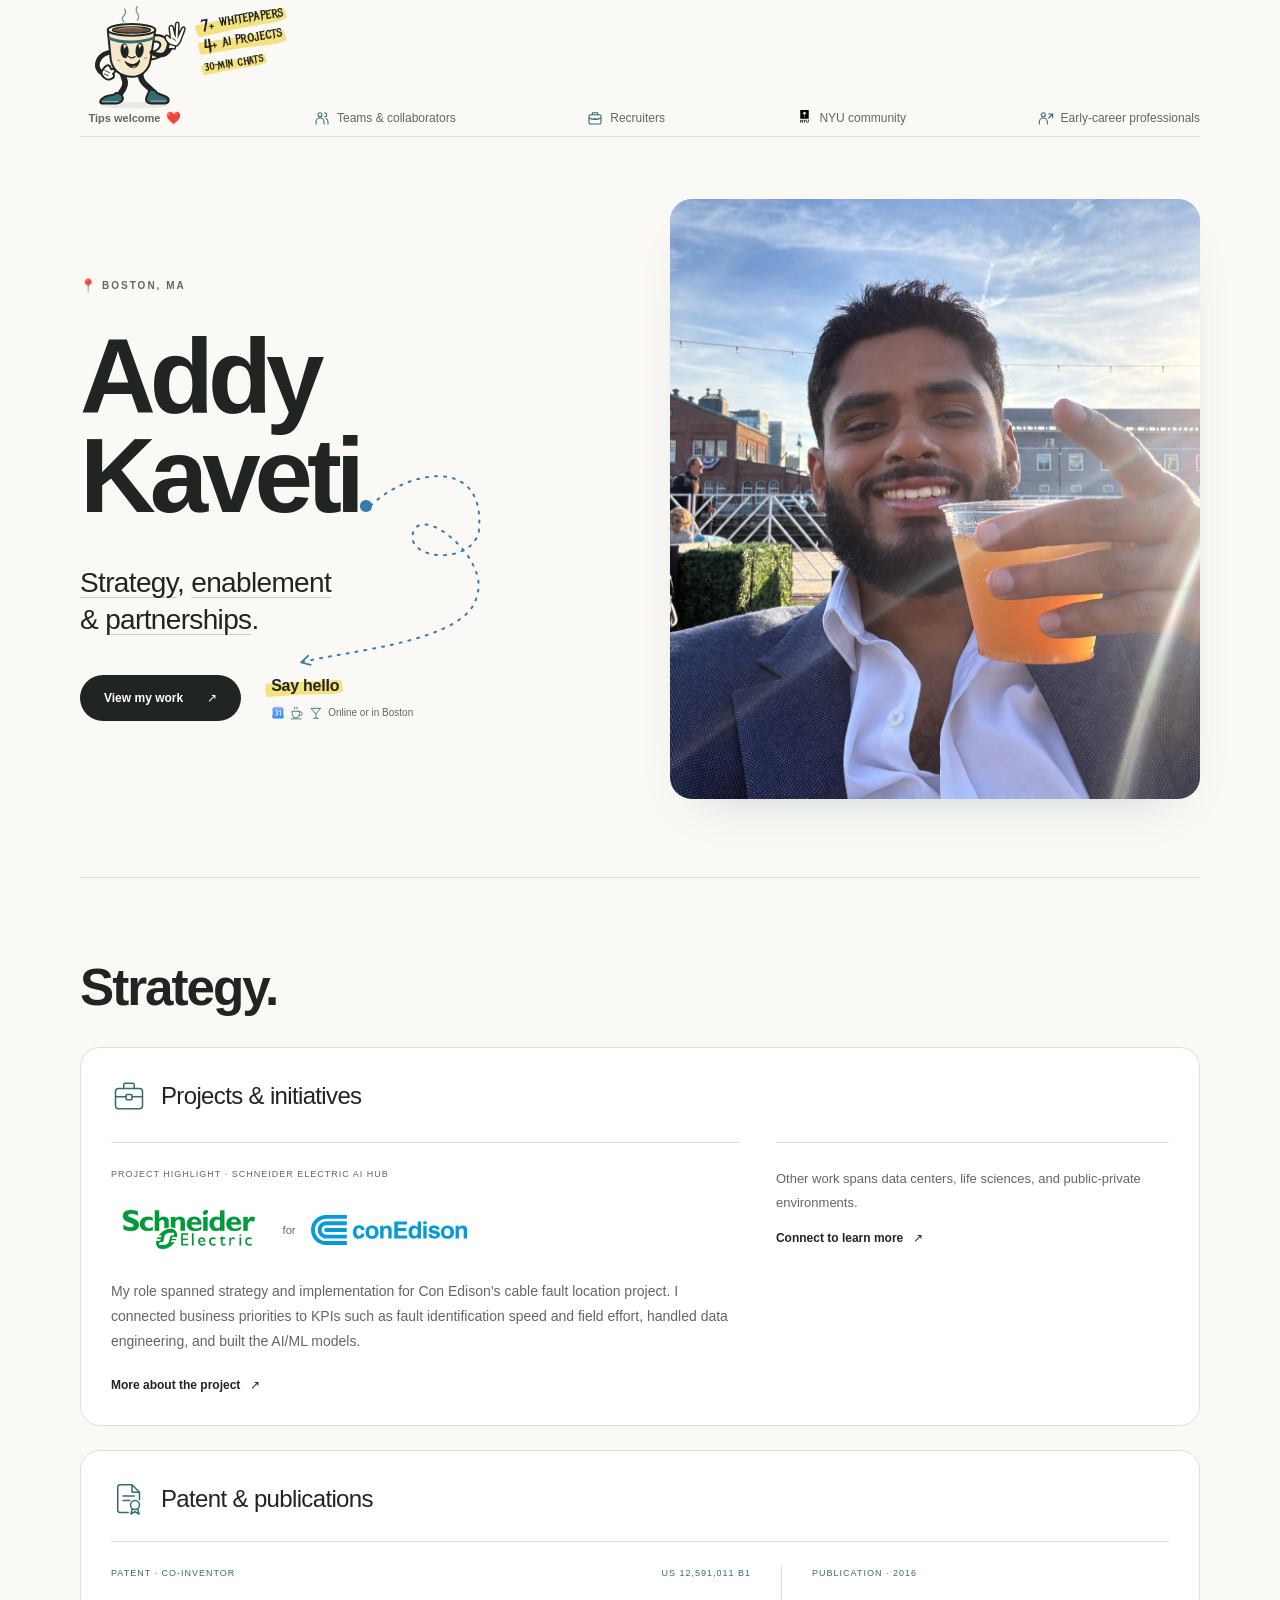
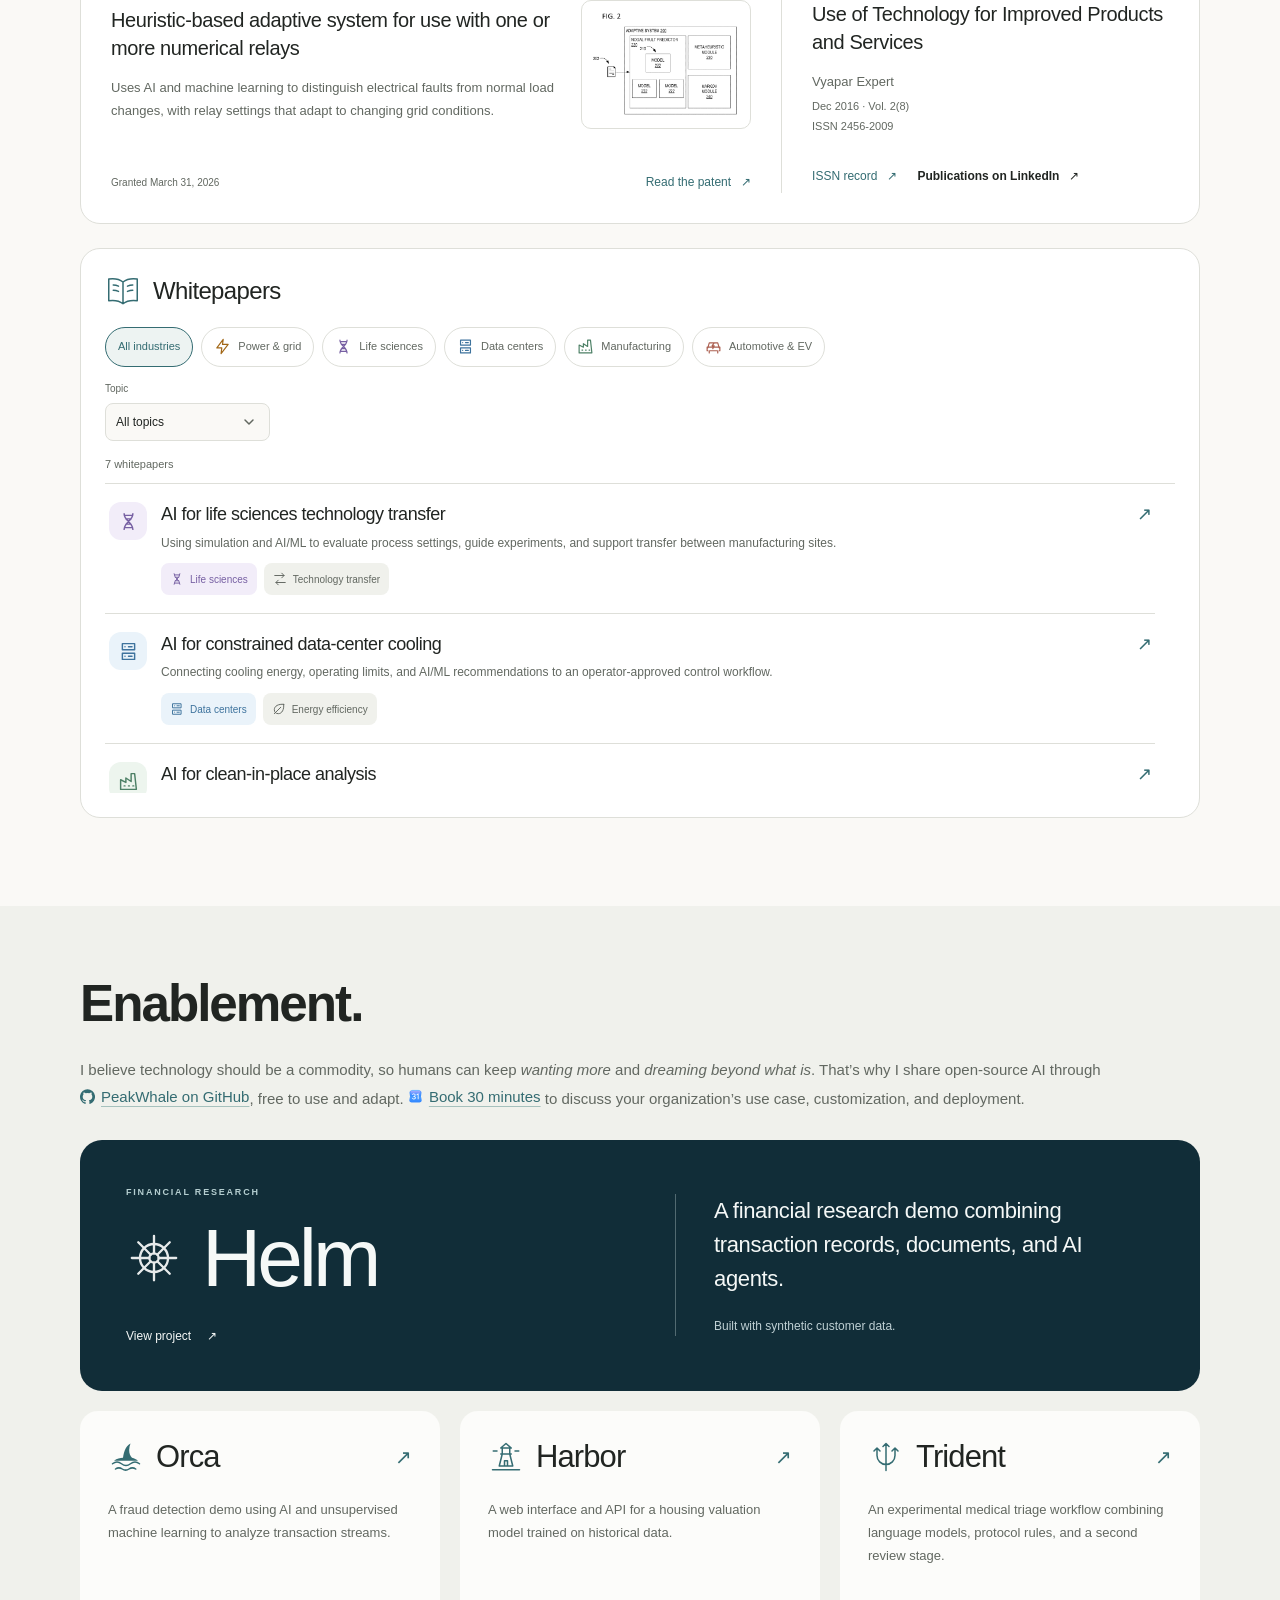
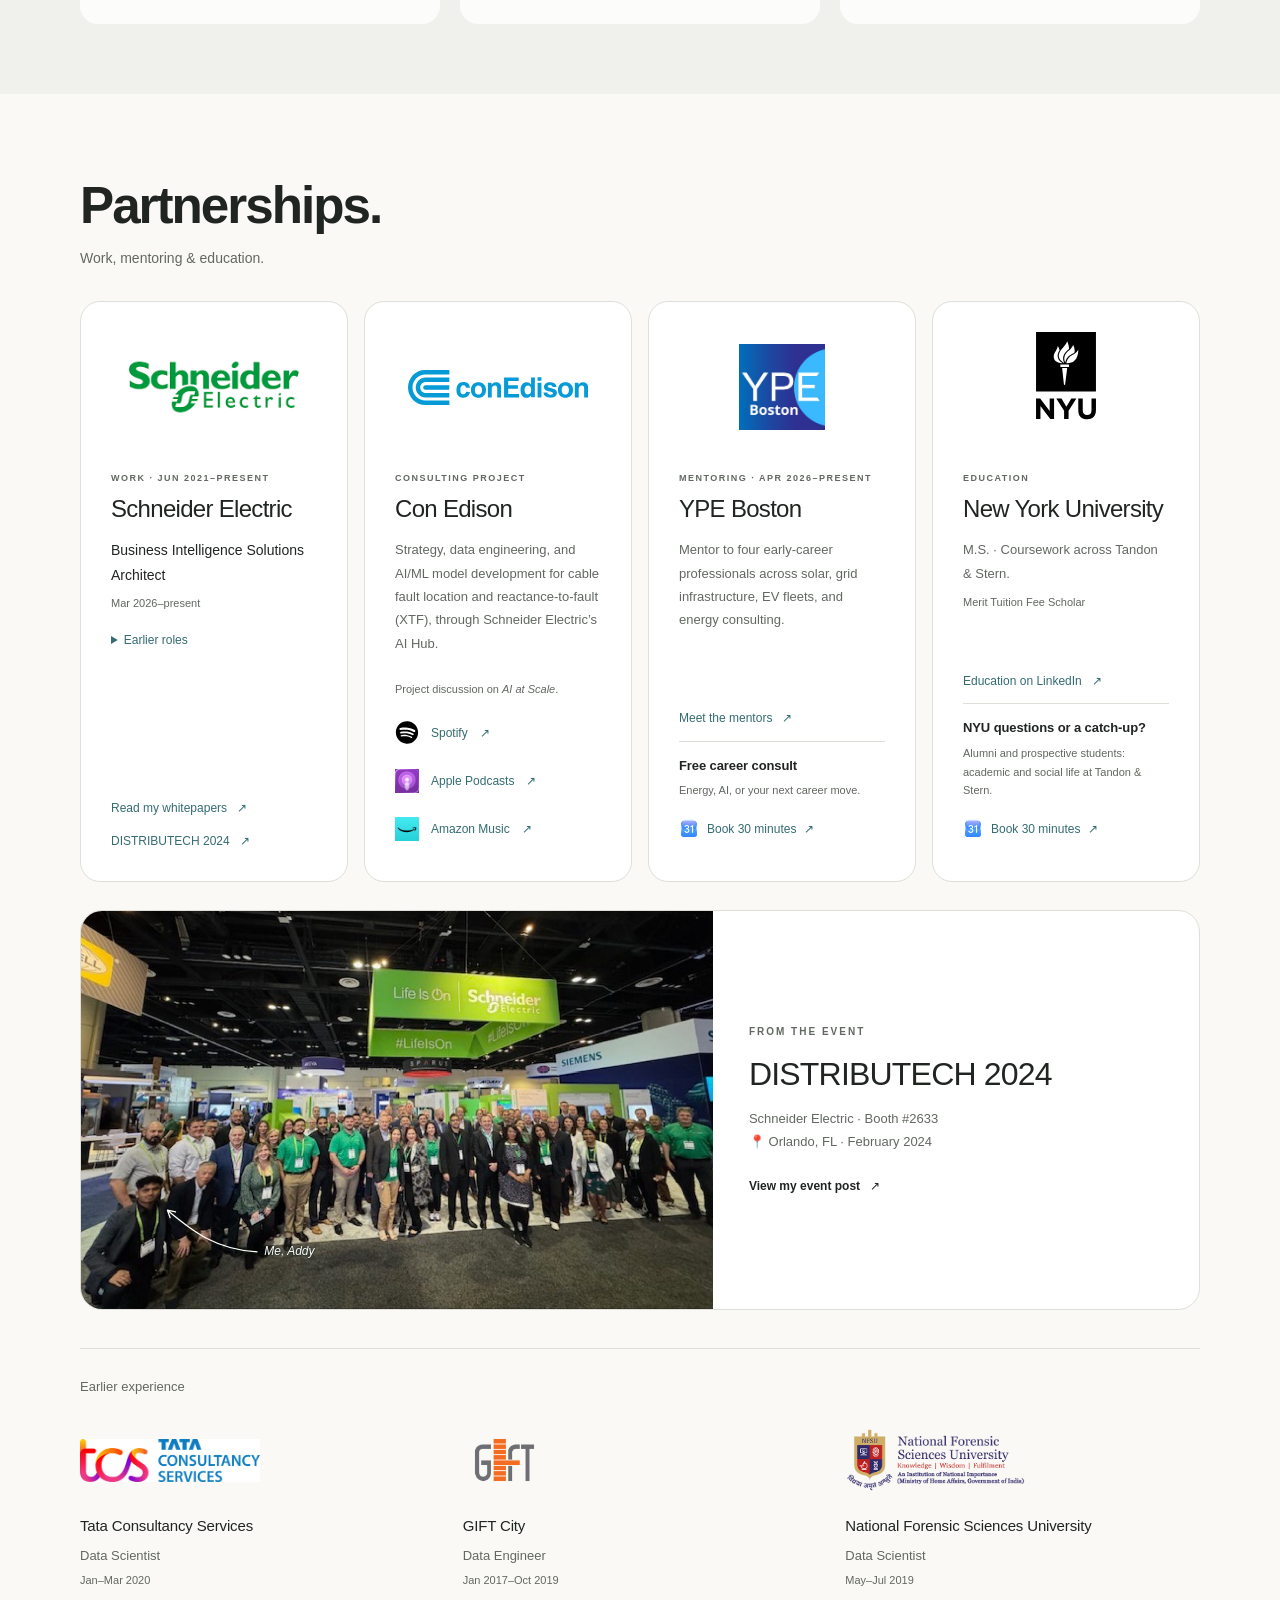
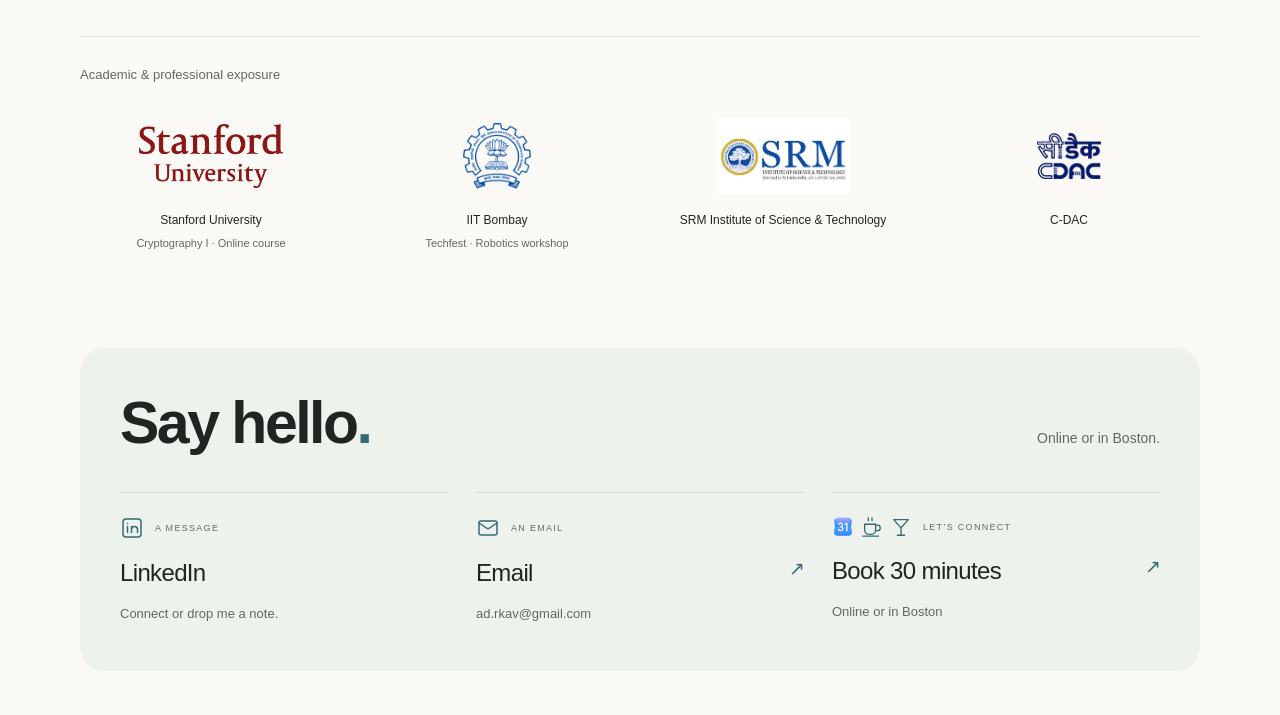
==== index.html @ 564dfaff "Align tips and personas in a compact header" ====
<!doctype html>
<html lang="en">
<head>
  <meta charset="utf-8">
  <meta name="viewport" content="width=device-width, initial-scale=1">
  <title>Addy Kaveti | Portfolio</title>
  <meta name="description" content="Addy Kaveti. Strategy, enablement, and partnerships. Background, projects, and contact details.">
  <link rel="canonical" href="https://adrkv.github.io/">
  <meta property="og:type" content="website">
  <meta property="og:title" content="Addy Kaveti | Portfolio">
  <meta property="og:description" content="Explore my work and background, or say hello.">
  <meta property="og:url" content="https://adrkv.github.io/">
  <meta property="og:site_name" content="Addy Kaveti">
  <meta property="og:image" content="https://adrkv.github.io/assets/featured-connect.png">
  <meta property="og:image:width" content="1200">
  <meta property="og:image:height" content="627">
  <meta property="og:image:alt" content="Say hello to Addy Kaveti. Background and work, with ways to connect online or in Boston.">
  <meta name="twitter:card" content="summary_large_image">
  <meta name="twitter:title" content="Addy Kaveti | Portfolio">
  <meta name="twitter:description" content="Explore my work and background, or say hello.">
  <meta name="twitter:image" content="https://adrkv.github.io/assets/featured-connect.png">
  <link rel="icon" type="image/svg+xml" href="assets/addy-icon.svg">
  <link rel="stylesheet" href="style.css?v=20260928-aligned-header">
  <link rel="stylesheet" href="topics.css?v=20260928-publication-row">
  <link rel="stylesheet" href="access.css?v=20260927-whitepaper-bundle">
  <script src="whitepapers.js?v=20260928-polish" defer></script>
  <script src="contact-context.js?v=20260928-booking-first" defer></script>
  <link rel="stylesheet" href="/tips.css?v=20260928-marker-type">
  <script src="/tips.js?v=20260928-polish2" defer></script>
</head>
<body>
  <a class="skip" href="#main">Skip to content</a>
  <header class="header">
    <div class="tip-dock-slot">
<section class="tip-widget tip-widget--dock" id="tips" data-tip-widget aria-label="An optional thank-you">
  <div class="tip-stage">
    <button class="tip-move" type="button" title="Drag me around · Tap for tips" aria-label="Move tip character. Drag or use arrow keys; Home returns it to the top bar." aria-describedby="tip-move-help">
    <svg class="tip-character" viewBox="0 0 190 200" aria-hidden="true" focusable="false" xmlns="http://www.w3.org/2000/svg">
      <ellipse cx="94" cy="178" rx="60" ry="5.5" fill="#212522" opacity=".075"/>
      <g class="cup-steam" fill="none" stroke="#73928c" stroke-width="2.2" stroke-linecap="round">
        <path d="M76 34c-10-9 9-12 1-22"/>
        <path d="M99 31c9-10-8-13 0-23"/>
      </g>
      <g class="cup-body" stroke="#212522" stroke-width="3.5" stroke-linecap="round" stroke-linejoin="round">
        <!-- Springy legs, with feet planted on the same baseline. -->
        <path d="M72 119c3 13 10 19 3 31l-11 17" fill="none" stroke-width="10"/>
        <path d="M105 121c-3 18 14 24 22 35" fill="none" stroke-width="10"/>
        <path d="M62 157c5-1 11 3 12 8 1 5-4 10-11 10H38c-3 0-4-3-2-6 6-8 14-8 22-9z" fill="#346c72"/>
        <path d="M39 172h27" fill="none" stroke="#faf9f6" stroke-width="1.5" opacity=".65"/>
        <g class="cup-toe">
          <path d="M122 151c5-1 10 3 11 6l15 6c7 3 7 11-1 12h-24c-8 0-11-5-8-11l4-10z" fill="#346c72"/>
          <path d="M123 171h25" fill="none" stroke="#faf9f6" stroke-width="1.5" opacity=".65"/>
        </g>
        <!-- The handle stays visible behind the cup. -->
        <path d="M121 58c30-5 37 12 25 29-5 7-13 11-23 12l-2-12c12-1 22-12 16-17-4-3-10-2-15-1z" fill="#f5e8ca"/>
        <!-- Rubber-hose arm and a small resting glove. -->
        <path d="M59 85C24 90 23 118 43 125" fill="none" stroke-width="8"/>
        <path d="M40 116c4-7 8-8 11-6l3 6c5-2 8 2 6 5l-3 3c3 2 2 7-2 8-4 3-10 2-14-2-5-5-5-10-1-14z" fill="#fffdf6"/>
        <path d="m43 118 8 4m-9 2 7 3" fill="none" stroke-width="1.5"/>
        <!-- Curved ceramic body and the coffee surface. -->
        <path d="M48 48h82l-8 51c-2 19-17 31-34 30-19-1-32-12-35-30z" fill="#f5e8ca"/>
        <path d="M52 63c21 8 51 8 75-1" fill="none" stroke="#346c72" stroke-width="5"/>
        <path d="M60 102c2 8 5 13 11 17" fill="none" stroke="#fffdf6" stroke-width="3" opacity=".8"/>
        <ellipse cx="89" cy="48" rx="41" ry="10" fill="#fff4d9"/>
        <ellipse cx="89" cy="48" rx="33" ry="5.5" fill="#715445" stroke-width="2"/>
        <path d="M66 47c10-3 27-4 40-1" fill="none" stroke="#bc9774" stroke-width="1.5"/>
        <g class="cup-eyes" stroke="none" fill="#212522">
          <ellipse cx="77" cy="84" rx="7" ry="13" transform="rotate(-6 77 84)"/>
          <ellipse cx="103" cy="83" rx="7" ry="13" transform="rotate(6 103 83)"/>
          <path d="m75 73 6 2-5 6zM101 72l6 2-5 6z" fill="#f5e8ca"/>
        </g>
        <path d="M84 94c4 3 8 3 11 0" fill="none" stroke-width="2"/>
        <path d="M78 103c7 7 19 7 25-3-2 13-14 20-25 3z" fill="#212522" stroke-width="2"/>
        <path d="M89 112c2-2 5-2 8-1-3 3-5 4-8 1z" fill="#ba7c61" stroke="none"/>
        <path d="m65 100 4 1m42-4 4-1" fill="none" stroke="#bf947a" stroke-width="2"/>
        <!-- A friendly, occasional wave. -->
        <g class="cup-hand">
          <path d="M124 87c13 8 28 6 33-11" fill="none" stroke-width="8"/>
          <path d="m152 80 12 1 2-8-11-3z" fill="#fffdf6" stroke-width="2.5"/>
          <path d="M156 73c-7-4-11-12-8-15 2-2 5 0 8 4l-2-17c0-5 5-6 7-2l3 13 1-18c1-5 6-4 6 1l-1 18 6-12c3-4 7-1 5 3l-6 16c-2 6-4 10-9 12z" fill="#fffdf6" stroke-width="2.5"/>
          <path d="m160 63 5 3m-1-11 1 5m5-3-1 5" fill="none" stroke-width="1.5"/>
        </g>
      </g>
    </svg>
    </button>
    <span class="tip-sr-only" id="tip-move-help">Tap for tips, drag to move, or use the arrow keys. Press Home to return to the top bar.</span>
    <div class="tip-pitch">
      <div class="tip-badge" role="img" aria-label="7-plus whitepapers, 4-plus AI projects, and 30-minute chats">
        <span class="tip-badge-row" aria-hidden="true"><span class="tip-badge-number">7<span>+</span></span><span class="tip-badge-label">Whitepapers</span></span>
        <span class="tip-badge-row" aria-hidden="true"><span class="tip-badge-number">4<span>+</span></span><span class="tip-badge-label">AI projects</span></span>
        <span class="tip-badge-foot" aria-hidden="true">30-min chats</span>
      </div>
      <div class="tip-controls">
        <a class="tip-fallback" href="https://ko-fi.com/adrkv/5?hidefeed=true" target="_blank" rel="noopener noreferrer">Tips welcome <span class="tip-heart" aria-hidden="true">❤️</span></a>
        <button class="tip-trigger" hidden type="button" aria-expanded="false" aria-controls="tip-options" aria-label="Tips welcome">
          <span>Tips welcome</span>
          <span class="tip-heart" aria-hidden="true">❤️</span>
        </button>
      </div>
    </div>
  </div>
  <div class="tip-panel" id="tip-options" hidden>
    <div class="tip-panel-heading">
      <p>One-time thank-you · USD</p>
      <button class="tip-dismiss" type="button" aria-label="Close thank-you options"><svg width="14" height="14" viewBox="0 0 14 14" fill="none" aria-hidden="true"><path d="m3 3 8 8M11 3l-8 8" stroke="currentColor" stroke-width="1.5" stroke-linecap="round"/></svg></button>
    </div>
    <p class="tip-value">If something helped, tips are welcome.</p>
    <div class="tip-amounts" role="group" aria-label="Choose a thank-you amount">
      <a class="tip-amount" data-tip-amount="5" href="https://ko-fi.com/adrkv/5?hidefeed=true" target="_blank" rel="noopener noreferrer" aria-label="Give a $5 one-time thank-you on Ko-fi (opens in a new tab)"><span class="tip-amount-value">$5</span><span class="tip-amount-label">A coffee</span></a>
      <a class="tip-amount" data-tip-amount="15" href="https://ko-fi.com/adrkv/15?hidefeed=true" target="_blank" rel="noopener noreferrer" aria-label="Give a $15 one-time thank-you on Ko-fi (opens in a new tab)"><span class="tip-amount-value">$15</span><span class="tip-amount-label">Cheers</span></a>
      <a class="tip-amount" data-tip-amount="50" href="https://ko-fi.com/adrkv/50?hidefeed=true" target="_blank" rel="noopener noreferrer" aria-label="Give a $50 one-time thank-you on Ko-fi (opens in a new tab)"><span class="tip-amount-value">$50</span><span class="tip-amount-label">That helped</span></a>
    </div>
    <div class="tip-panel-footer"><p class="tip-footnote" data-tip-checkout-note>Continue on Ko-fi.</p><button class="tip-reset" type="button" hidden>Back to top bar <span aria-hidden="true">↖</span></button></div>
  </div>
</section>
    </div>
    <nav class="audience-links" aria-label="Choose how to connect">
      <a href="meet.html?audience=teams" data-audience="teams"><svg width="16" height="16" viewBox="0 0 24 24" fill="none" stroke="currentColor" stroke-width="1.6" stroke-linecap="round" aria-hidden="true"><circle cx="9" cy="7" r="3"/><path d="M3 21v-3a6 6 0 0 1 12 0v3M16 4a3 3 0 0 1 0 6M18 13a5 5 0 0 1 3 5v3"/></svg><span>Teams &amp; collaborators</span></a>
      <a href="meet.html?audience=recruiters" data-audience="recruiters"><svg width="16" height="16" viewBox="0 0 24 24" fill="none" stroke="currentColor" stroke-width="1.6" stroke-linecap="round" stroke-linejoin="round" aria-hidden="true"><rect x="3" y="7" width="18" height="14" rx="2"/><path d="M8 7V4h8v3M3 12a20 20 0 0 0 18 0M10 13h4"/></svg><span>Recruiters</span></a>
      <a href="meet.html?audience=nyu" data-audience="nyu"><img src="assets/nyu.svg" width="16" height="16" alt=""><span>NYU community</span></a>
      <a href="meet.html?audience=early-career" data-audience="early-career"><svg width="16" height="16" viewBox="0 0 24 24" fill="none" stroke="currentColor" stroke-width="1.6" stroke-linecap="round" stroke-linejoin="round" aria-hidden="true"><circle cx="8" cy="7" r="3"/><path d="M2 21v-3a6 6 0 0 1 12 0v3M16 12l6-6M16 6h6v6"/></svg><span>Early-career professionals</span></a>
    </nav>
  </header>
  <main id="main">
    <section class="hero wrap" aria-labelledby="hero-title">
      <div class="hero-copy">
        <p class="eyebrow"><span class="location-label"><span class="location-pin" aria-hidden="true">📍</span> BOSTON, MA</span></p>
        <h1 id="hero-title">Addy<br> <span class="surname">Kaveti<span class="period" aria-hidden="true"></span></span></h1>
        <p class="hero-intro"><a href="#strategy">Strategy</a>, <a href="#enablement">enablement</a><br> & <a href="#partnerships">partnerships</a>.</p>
        <div class="hero-actions">
          <a class="button" href="#work">View my work <span aria-hidden="true">↗</span></a>
          <div class="hero-connect">
            <a class="hero-greeting" href="#contact" aria-label="Say hello online, or over coffee or a drink in Boston"><span class="greeting-label">Say hello</span><span class="greeting-hint"><span class="meeting-icons" aria-hidden="true"><img src="assets/google-calendar.svg" width="14" height="14" alt=""><svg width="14" height="14" viewBox="0 0 24 24" fill="none" stroke="currentColor" stroke-width="1.5" stroke-linecap="round" stroke-linejoin="round" aria-hidden="true" focusable="false"><path d="M4 9h12v6a5 5 0 0 1-5 5H9a5 5 0 0 1-5-5Zm12 1h2a3 3 0 0 1 0 6h-2M2 22h17M8 2v3M12 2v3"/></svg><svg width="14" height="14" viewBox="0 0 24 24" fill="none" stroke="currentColor" stroke-width="1.5" stroke-linecap="round" stroke-linejoin="round" aria-hidden="true" focusable="false"><path d="M4 4h16l-8 9Zm8 9v8M8 21h8"/></svg></span><span>Online or in Boston</span></span></a>
          </div>
        </div>

        <svg class="hello-curve" fill="none" stroke="currentColor" stroke-width="1.7" stroke-linecap="round" stroke-linejoin="round" aria-hidden="true" focusable="false"><path class="hello-curve-line"/><path class="hello-curve-head"/></svg>
      </div>
      <figure class="portrait-frame">
        <img src="assets/portrait-grooming-candidate.png" width="1087" height="1447" alt="Addy smiling outdoors in a blazer and open-collar shirt, raising a drink beneath the evening sky." fetchpriority="high">
      </figure>
    </section>

    <div id="work">
    <section class="strategy-section wrap" id="strategy" aria-labelledby="strategy-title">
      <div class="strategy-lead">
        <h2 id="strategy-title">Strategy.</h2>
      </div>
      <div class="strategy-body">
        <article class="strategy-project" aria-labelledby="initiatives-title">
          <div class="strategy-category"><img class="strategy-icon" src="assets/initiatives.svg" width="36" height="36" alt=""><h3 id="initiatives-title">Projects &amp; initiatives</h3></div>
          <div class="strategy-highlight">
            <p class="strategy-kicker">PROJECT HIGHLIGHT · SCHNEIDER ELECTRIC AI HUB</p>
            <h4 class="client-heading" aria-label="Schneider Electric for Con Edison"><span class="client-schneider"><img src="assets/schneider-electric.png" width="225" height="225" alt=""></span><span class="client-connector" aria-hidden="true">for</span><img src="assets/con-edison.svg" width="160" height="31" alt=""></h4>
            <p class="highlight-description">My role spanned strategy and implementation for Con Edison’s cable fault location project. I connected business priorities to KPIs such as fault identification speed and field effort, handled data engineering, and built the AI/ML models.</p>
            <a class="text-link" href="#con-edison">More about the project <span aria-hidden="true">↗</span></a>
          </div>
          <div class="strategy-more">
            <p>Other work spans data centers, life sciences, and public-private environments.</p>
            <a class="text-link" href="#contact">Connect to learn more <span aria-hidden="true">↗</span></a>
          </div>
        </article>
      </div>
      <section class="research-records" id="patent-publications" aria-labelledby="research-records-title">
        <div class="strategy-category"><img class="strategy-icon" src="assets/patent.svg" width="36" height="36" alt=""><h3 id="research-records-title">Patent &amp; publications</h3></div>
        <div class="research-records-grid">
          <a class="patent-card" href="https://patents.google.com/patent/US12591011B1/en" target="_blank" rel="noopener noreferrer" aria-label="Read US patent 12,591,011 B1, co-invented by Addy Kaveti">
            <div class="patent-meta"><span>PATENT · CO-INVENTOR</span><span>US 12,591,011 B1</span></div>
            <div class="patent-summary">
              <div><h4>Heuristic-based adaptive system for use with one or more numerical relays</h4><p class="patent-teaser">Uses AI and machine learning to distinguish electrical faults from normal load changes, with relay settings that adapt to changing grid conditions.</p></div>
              <img class="patent-preview" src="assets/patent-adaptive-system-fig2.png" width="1028" height="755" loading="lazy" alt="Figure 2 from US patent 12,591,011 B1 showing the adaptive relay system.">
            </div>
            <div class="patent-bottom"><span>Granted March 31, 2026</span><span class="card-cta">Read the patent <span aria-hidden="true">↗</span></span></div>
          </a>
          <article class="publication-record" id="publication-2016" aria-labelledby="publication-2016-title">
            <p class="publication-record-kind">PUBLICATION · 2016</p>
            <h4 id="publication-2016-title">Use of Technology for Improved Products and Services</h4>
            <p class="publication-journal">Vyapar Expert</p>
            <p class="publication-details">Dec 2016 · Vol. 2(8)<br>ISSN 2456-2009</p>
            <div class="publication-links"><a class="card-cta" href="https://portal.issn.org/resource/ISSN/2456-2009" target="_blank" rel="noopener noreferrer" aria-label="View the Vyapar Expert ISSN publication record">ISSN record <span aria-hidden="true">↗</span></a><a class="text-link" href="https://www.linkedin.com/in/adrkv/" target="_blank" rel="noopener noreferrer">Publications on LinkedIn <span aria-hidden="true">↗</span></a></div>
          </article>
        </div>
      </section>
      <div class="whitepaper-library" id="whitepapers" aria-labelledby="whitepapers-title">
        <div class="whitepaper-overview" id="whitepapers-schneider-electric"><div class="whitepaper-category"><svg width="36" height="36" viewBox="0 0 48 48" fill="none" stroke="currentColor" stroke-width="2" stroke-linecap="round" stroke-linejoin="round" aria-hidden="true"><path d="M24 12c-5-4-12-5-19-4v29c7-1 14 0 19 4 5-4 12-5 19-4V8c-7-1-14 0-19 4Zm0 0v29M11 16c3 0 5 .6 7 1.5M11 23c3 0 5 .6 7 1.5M30 17.5c2-.9 4-1.5 7-1.5M30 24.5c2-.9 4-1.5 7-1.5"/></svg><h3 id="whitepapers-title">Whitepapers</h3></div></div>
        <nav class="industry-filters" aria-label="Filter whitepapers by industry"><a class="industry-filter" href="?#whitepapers" data-industry-filter="all" aria-current="true">All industries</a><a class="industry-filter topic-power-grid" href="?industry=power-grid#whitepapers" data-industry-filter="power-grid"><svg width="18" height="18" viewBox="0 0 24 24" fill="none" stroke="currentColor" stroke-width="1.65" stroke-linecap="round" stroke-linejoin="round" aria-hidden="true" focusable="false"><path d="M13 2 4 14h7l-1 8 10-13h-8l1-7Z"/></svg>Power &amp; grid</a><a class="industry-filter topic-life-sciences" href="?industry=life-sciences#whitepapers" data-industry-filter="life-sciences"><svg width="18" height="18" viewBox="0 0 24 24" fill="none" stroke="currentColor" stroke-width="1.65" stroke-linecap="round" stroke-linejoin="round" aria-hidden="true" focusable="false"><path d="M7 3c0 8 10 10 10 18M17 3C17 11 7 13 7 21M8 5h8M9 9h6M9 15h6M8 19h8"/></svg>Life sciences</a><a class="industry-filter topic-data-centers" href="?industry=data-centers#whitepapers" data-industry-filter="data-centers"><svg width="18" height="18" viewBox="0 0 24 24" fill="none" stroke="currentColor" stroke-width="1.65" stroke-linecap="round" stroke-linejoin="round" aria-hidden="true" focusable="false"><path d="M5 3h14v7H5zM5 14h14v7H5zM8 6.5h.01M8 17.5h.01M12 6.5h4M12 17.5h4"/></svg>Data centers</a><a class="industry-filter topic-manufacturing" href="?industry=manufacturing#whitepapers" data-industry-filter="manufacturing"><svg width="18" height="18" viewBox="0 0 24 24" fill="none" stroke="currentColor" stroke-width="1.65" stroke-linecap="round" stroke-linejoin="round" aria-hidden="true" focusable="false"><path d="M3 21V10l6 3V8l6 4V3h4l2 18H3ZM7 17h1M12 17h1M17 17h1"/></svg>Manufacturing</a><a class="industry-filter topic-automotive-ev" href="?industry=automotive-ev#whitepapers" data-industry-filter="automotive-ev"><svg width="18" height="18" viewBox="0 0 24 24" fill="none" stroke="currentColor" stroke-width="1.65" stroke-linecap="round" stroke-linejoin="round" aria-hidden="true" focusable="false"><path d="M4 14l2-7h12l2 7M4 18H3v-5h18v5h-1M7 18h10M6 13h.01M18 13h.01M6 18v3M18 18v3M13 7l-3 4h3l-2 4"/></svg>Automotive &amp; EV</a></nav>
        <div class="whitepaper-controls"><label>Topic <select id="whitepaper-topic"><option value="all">All topics</option><option value="asset-reliability">Asset reliability</option><option value="grid-planning">Grid planning</option><option value="technology-transfer">Technology transfer</option><option value="energy-efficiency">Energy efficiency</option><option value="clean-in-place">Clean-in-place</option><option value="process-optimization">Process optimization</option><option value="charging-operations">Charging operations</option></select></label><button class="whitepaper-reset" type="button" hidden>Clear filters</button></div>
        <p class="whitepaper-status" role="status" aria-live="polite" aria-atomic="true">7 whitepapers</p>
        <div class="whitepaper-list" role="region" aria-label="Whitepaper results" tabindex="0">
          <article class="whitepaper-entry" data-affiliation="" data-industry="life-sciences" data-topic="technology-transfer">
            <a class="whitepaper-article" href="life-sciences-technology-transfer.html"><span class="topic-icon topic-life-sciences"><svg width="20" height="20" viewBox="0 0 24 24" fill="none" stroke="currentColor" stroke-width="1.65" stroke-linecap="round" stroke-linejoin="round" aria-hidden="true" focusable="false"><path d="M7 3c0 8 10 10 10 18M17 3C17 11 7 13 7 21M8 5h8M9 9h6M9 15h6M8 19h8"/></svg></span><h4>AI for life sciences technology transfer <span aria-hidden="true">↗</span></h4><p>Using simulation and AI/ML to evaluate process settings, guide experiments, and support transfer between manufacturing sites.</p></a>
            <div class="whitepaper-tags"><a class="topic-tag topic-life-sciences" href="?industry=life-sciences#whitepapers"><svg width="14" height="14" viewBox="0 0 24 24" fill="none" stroke="currentColor" stroke-width="1.65" stroke-linecap="round" stroke-linejoin="round" aria-hidden="true" focusable="false"><path d="M7 3c0 8 10 10 10 18M17 3C17 11 7 13 7 21M8 5h8M9 9h6M9 15h6M8 19h8"/></svg>Life sciences</a><a class="topic-tag" href="?topic=technology-transfer#whitepapers"><svg width="14" height="14" viewBox="0 0 24 24" fill="none" stroke="currentColor" stroke-width="1.65" stroke-linecap="round" stroke-linejoin="round" aria-hidden="true" focusable="false"><path d="M3 6h16l-4-4M21 18H5l4 4M19 6l-4 4M5 18l4-4"/></svg>Technology transfer</a></div>
          </article><article class="whitepaper-entry" data-affiliation="" data-industry="data-centers" data-topic="energy-efficiency">
            <a class="whitepaper-article" href="data-center-cooling.html"><span class="topic-icon topic-data-centers"><svg width="20" height="20" viewBox="0 0 24 24" fill="none" stroke="currentColor" stroke-width="1.65" stroke-linecap="round" stroke-linejoin="round" aria-hidden="true" focusable="false"><path d="M5 3h14v7H5zM5 14h14v7H5zM8 6.5h.01M8 17.5h.01M12 6.5h4M12 17.5h4"/></svg></span><h4>AI for constrained data-center cooling <span aria-hidden="true">↗</span></h4><p>Connecting cooling energy, operating limits, and AI/ML recommendations to an operator-approved control workflow.</p></a>
            <div class="whitepaper-tags"><a class="topic-tag topic-data-centers" href="?industry=data-centers#whitepapers"><svg width="14" height="14" viewBox="0 0 24 24" fill="none" stroke="currentColor" stroke-width="1.65" stroke-linecap="round" stroke-linejoin="round" aria-hidden="true" focusable="false"><path d="M5 3h14v7H5zM5 14h14v7H5zM8 6.5h.01M8 17.5h.01M12 6.5h4M12 17.5h4"/></svg>Data centers</a><a class="topic-tag" href="?topic=energy-efficiency#whitepapers"><svg width="14" height="14" viewBox="0 0 24 24" fill="none" stroke="currentColor" stroke-width="1.65" stroke-linecap="round" stroke-linejoin="round" aria-hidden="true" focusable="false"><path d="M20 4c-9-1-16 3-16 9a7 7 0 0 0 7 7c6 0 10-7 9-16ZM4 20 15 9"/></svg>Energy efficiency</a></div>
          </article><article class="whitepaper-entry" data-affiliation="" data-industry="manufacturing" data-topic="clean-in-place">
            <a class="whitepaper-article" href="clean-in-place-intelligence.html"><span class="topic-icon topic-manufacturing"><svg width="20" height="20" viewBox="0 0 24 24" fill="none" stroke="currentColor" stroke-width="1.65" stroke-linecap="round" stroke-linejoin="round" aria-hidden="true" focusable="false"><path d="M3 21V10l6 3V8l6 4V3h4l2 18H3ZM7 17h1M12 17h1M17 17h1"/></svg></span><h4>AI for clean-in-place analysis <span aria-hidden="true">↗</span></h4><p>Comparing cleaning cycles, investigating deviations, and connecting process data to quality and resource use.</p></a>
            <div class="whitepaper-tags"><a class="topic-tag topic-manufacturing" href="?industry=manufacturing#whitepapers"><svg width="14" height="14" viewBox="0 0 24 24" fill="none" stroke="currentColor" stroke-width="1.65" stroke-linecap="round" stroke-linejoin="round" aria-hidden="true" focusable="false"><path d="M3 21V10l6 3V8l6 4V3h4l2 18H3ZM7 17h1M12 17h1M17 17h1"/></svg>Manufacturing</a><a class="topic-tag" href="?topic=clean-in-place#whitepapers"><svg width="14" height="14" viewBox="0 0 24 24" fill="none" stroke="currentColor" stroke-width="1.65" stroke-linecap="round" stroke-linejoin="round" aria-hidden="true" focusable="false"><path d="M12 3c-3 5-7 8-7 12a7 7 0 0 0 14 0c0-4-4-7-7-12ZM9 15c0 2 1 3 3 3"/></svg>Clean-in-place</a></div>
          </article><article class="whitepaper-entry" data-affiliation="" data-industry="manufacturing" data-topic="process-optimization">
            <a class="whitepaper-article" href="process-setpoint-optimization.html"><span class="topic-icon topic-manufacturing"><svg width="20" height="20" viewBox="0 0 24 24" fill="none" stroke="currentColor" stroke-width="1.65" stroke-linecap="round" stroke-linejoin="round" aria-hidden="true" focusable="false"><path d="M3 21V10l6 3V8l6 4V3h4l2 18H3ZM7 17h1M12 17h1M17 17h1"/></svg></span><h4>AI for process setpoint optimization <span aria-hidden="true">↗</span></h4><p>Using butter production to connect material variability, product quality, and constrained operating decisions.</p></a>
            <div class="whitepaper-tags"><span class="paper-access-label">Preview · $5 bundle</span><a class="topic-tag topic-manufacturing" href="?industry=manufacturing#whitepapers"><svg width="14" height="14" viewBox="0 0 24 24" fill="none" stroke="currentColor" stroke-width="1.65" stroke-linecap="round" stroke-linejoin="round" aria-hidden="true" focusable="false"><path d="M3 21V10l6 3V8l6 4V3h4l2 18H3ZM7 17h1M12 17h1M17 17h1"/></svg>Manufacturing</a><a class="topic-tag" href="?topic=process-optimization#whitepapers"><svg width="14" height="14" viewBox="0 0 24 24" fill="none" stroke="currentColor" stroke-width="1.65" stroke-linecap="round" stroke-linejoin="round" aria-hidden="true" focusable="false"><path d="M4 3v18M12 3v18M20 3v18M1 8h6M9 16h6M17 10h6"/></svg>Process optimization</a></div>
          </article><article class="whitepaper-entry" data-affiliation="" data-industry="automotive-ev" data-topic="charging-operations">
            <a class="whitepaper-article" href="ev-charging-operations.html"><span class="topic-icon topic-automotive-ev"><svg width="20" height="20" viewBox="0 0 24 24" fill="none" stroke="currentColor" stroke-width="1.65" stroke-linecap="round" stroke-linejoin="round" aria-hidden="true" focusable="false"><path d="M4 14l2-7h12l2 7M4 18H3v-5h18v5h-1M7 18h10M6 13h.01M18 13h.01M6 18v3M18 18v3M13 7l-3 4h3l-2 4"/></svg></span><h4>Planning EV charging around fleet operations <span aria-hidden="true">↗</span></h4><p>Connecting vehicle readiness, site capacity, and energy cost to a feasible charging schedule.</p></a>
            <div class="whitepaper-tags"><span class="paper-access-label">Preview · $5 bundle</span><a class="topic-tag topic-automotive-ev" href="?industry=automotive-ev#whitepapers"><svg width="14" height="14" viewBox="0 0 24 24" fill="none" stroke="currentColor" stroke-width="1.65" stroke-linecap="round" stroke-linejoin="round" aria-hidden="true" focusable="false"><path d="M4 14l2-7h12l2 7M4 18H3v-5h18v5h-1M7 18h10M6 13h.01M18 13h.01M6 18v3M18 18v3M13 7l-3 4h3l-2 4"/></svg>Automotive &amp; EV</a><a class="topic-tag" href="?topic=charging-operations#whitepapers"><svg width="14" height="14" viewBox="0 0 24 24" fill="none" stroke="currentColor" stroke-width="1.65" stroke-linecap="round" stroke-linejoin="round" aria-hidden="true" focusable="false"><path d="M8 3v5M16 3v5M6 8h12v4a6 6 0 0 1-12 0V8ZM12 18v4"/></svg>Charging operations</a></div>
          </article><article class="whitepaper-entry" data-affiliation="schneider-electric" data-industry="power-grid" data-topic="asset-reliability">
            <a class="whitepaper-article" href="underground-fault-location.html"><span class="topic-icon topic-power-grid"><svg width="20" height="20" viewBox="0 0 24 24" fill="none" stroke="currentColor" stroke-width="1.65" stroke-linecap="round" stroke-linejoin="round" aria-hidden="true" focusable="false"><path d="M13 2 4 14h7l-1 8 10-13h-8l1-7Z"/></svg></span><h4>AI for underground cable fault location <span aria-hidden="true">↗</span></h4><p>Connecting fault-location models to restoration time, field effort, and the data needed to build them.</p></a>
            <div class="whitepaper-tags"><a class="topic-tag topic-power-grid" href="?industry=power-grid#whitepapers"><svg width="14" height="14" viewBox="0 0 24 24" fill="none" stroke="currentColor" stroke-width="1.65" stroke-linecap="round" stroke-linejoin="round" aria-hidden="true" focusable="false"><path d="M13 2 4 14h7l-1 8 10-13h-8l1-7Z"/></svg>Power &amp; grid</a><a class="topic-tag" href="?topic=asset-reliability#whitepapers"><svg width="14" height="14" viewBox="0 0 24 24" fill="none" stroke="currentColor" stroke-width="1.65" stroke-linecap="round" stroke-linejoin="round" aria-hidden="true" focusable="false"><path d="M12 3 4 6v6c0 5 8 9 8 9s8-4 8-9V6l-8-3ZM8 12l3 3 5-6"/></svg>Asset reliability</a><a class="whitepaper-tag" href="?affiliation=schneider-electric#whitepapers">From my time at Schneider Electric</a></div>
          </article><article class="whitepaper-entry" data-affiliation="schneider-electric" data-industry="power-grid" data-topic="grid-planning">
            <a class="whitepaper-article" href="feeder-hosting-capacity.html"><span class="topic-icon topic-power-grid"><svg width="20" height="20" viewBox="0 0 24 24" fill="none" stroke="currentColor" stroke-width="1.65" stroke-linecap="round" stroke-linejoin="round" aria-hidden="true" focusable="false"><path d="M13 2 4 14h7l-1 8 10-13h-8l1-7Z"/></svg></span><h4>AI for feeder hosting capacity <span aria-hidden="true">↗</span></h4><p>Connecting renewable integration decisions to grid constraints, AI/ML models, and a practical pilot approach.</p></a>
            <div class="whitepaper-tags"><a class="topic-tag topic-power-grid" href="?industry=power-grid#whitepapers"><svg width="14" height="14" viewBox="0 0 24 24" fill="none" stroke="currentColor" stroke-width="1.65" stroke-linecap="round" stroke-linejoin="round" aria-hidden="true" focusable="false"><path d="M13 2 4 14h7l-1 8 10-13h-8l1-7Z"/></svg>Power &amp; grid</a><a class="topic-tag" href="?topic=grid-planning#whitepapers"><svg width="14" height="14" viewBox="0 0 24 24" fill="none" stroke="currentColor" stroke-width="1.65" stroke-linecap="round" stroke-linejoin="round" aria-hidden="true" focusable="false"><path d="M3 4h6v6H3zM15 14h6v6h-6zM15 4h6v6h-6zM6 10v7h9M9 7h6"/></svg>Grid planning</a><a class="whitepaper-tag" href="?affiliation=schneider-electric#whitepapers">From my time at Schneider Electric</a></div>
          </article>
        </div>
        <p class="whitepaper-empty" hidden>No whitepapers match these filters. Try another topic or clear the filters.</p>
      </div>
    </section>

    <section class="work-section" id="enablement" aria-labelledby="work-title">
      <div class="wrap">
        <div class="section-heading"><h2 id="work-title">Enablement.</h2></div>
        <p class="enablement-mission" id="plan-ai-project">I believe technology should be a commodity, so humans can keep <em>wanting more</em> and <em>dreaming beyond what is</em>. That’s why I share open-source AI through <a class="github-source-link" href="https://github.com/PeakWhale" target="_blank" rel="noopener noreferrer"><svg width="17" height="17" viewBox="0 0 24 24" fill="currentColor" aria-hidden="true"><path d="M12 .5a12 12 0 0 0-3.79 23.38c.6.11.82-.26.82-.58v-2.24c-3.34.73-4.04-1.42-4.04-1.42-.55-1.39-1.34-1.76-1.34-1.76-1.09-.74.08-.73.08-.73 1.21.08 1.85 1.24 1.85 1.24 1.07 1.84 2.81 1.31 3.49 1 .1-.78.42-1.31.76-1.61-2.67-.3-5.47-1.34-5.47-5.93 0-1.31.47-2.38 1.24-3.22-.13-.3-.54-1.53.12-3.18 0 0 1.01-.32 3.3 1.23a11.5 11.5 0 0 1 6 0c2.29-1.55 3.3-1.23 3.3-1.23.66 1.65.25 2.88.12 3.18.77.84 1.24 1.91 1.24 3.22 0 4.6-2.8 5.63-5.48 5.93.43.37.82 1.1.82 2.22v3.3c0 .32.22.7.82.58A12 12 0 0 0 12 .5Z"/></svg><span>PeakWhale on GitHub</span></a>, free to use and adapt. <a class="enablement-booking-link" href="meet.html?audience=teams&amp;meeting=online" data-booking-context data-booking-audience="teams" data-booking-meeting="online" aria-label="Book 30 minutes with Addy to discuss AI project customization and deployment"><img src="assets/google-calendar.svg" width="15" height="15" alt=""><span>Book 30 minutes</span></a> to discuss your organization’s use case, customization, and deployment.</p>
        <a class="feature-project" href="https://github.com/PeakWhale/helm" target="_blank" rel="noopener noreferrer" aria-label="View Helm financial research demo on GitHub">
          <div class="feature-title"><p class="project-kicker">FINANCIAL RESEARCH</p><div class="feature-name"><img class="project-icon" src="assets/helm.svg" width="56" height="56" alt=""><h3>Helm</h3></div><span class="project-cta">View project <span aria-hidden="true">↗</span></span></div>
          <div class="feature-description"><p>A financial research demo combining transaction records, documents, and AI agents.</p><span class="project-detail">Built with synthetic customer data.</span></div>
        </a>
        <div class="project-grid">
          <a class="project" href="https://github.com/PeakWhale/orca" target="_blank" rel="noopener noreferrer"><div class="project-heading"><div class="project-name"><img class="project-icon" src="assets/orca.svg" width="36" height="36" alt=""><h3>Orca</h3></div><span aria-hidden="true">↗</span></div><p>A fraud detection demo using AI and unsupervised machine learning to analyze transaction streams.</p></a>
          <a class="project" href="https://github.com/PeakWhale/harbor" target="_blank" rel="noopener noreferrer"><div class="project-heading"><div class="project-name"><img class="project-icon" src="assets/harbor.svg" width="36" height="36" alt=""><h3>Harbor</h3></div><span aria-hidden="true">↗</span></div><p>A web interface and API for a housing valuation model trained on historical data.</p></a>
          <a class="project" href="https://github.com/PeakWhale/trident" target="_blank" rel="noopener noreferrer"><div class="project-heading"><div class="project-name"><img class="project-icon" src="assets/trident.svg" width="36" height="36" alt=""><h3>Trident</h3></div><span aria-hidden="true">↗</span></div><p>An experimental medical triage workflow combining language models, protocol rules, and a second review stage.</p></a>
        </div>

      </div>
    </section>

    <div id="about">
    <section class="partnerships-section wrap" id="partnerships" aria-labelledby="partnerships-title">
      <div class="section-heading"><div><h2 id="partnerships-title">Partnerships.</h2><p class="section-subtitle">Work, mentoring & education.</p></div></div>
      <div class="affiliation-grid">
        <article class="affiliation current-work">
          <div class="affiliation-logo"><img class="se-logo" src="assets/schneider-electric.png" alt="Schneider Electric" loading="lazy"></div>
          <p class="affiliation-kind">WORK · JUN 2021–PRESENT</p><h3>Schneider Electric</h3>
          <p class="affiliation-description current-role">Business Intelligence Solutions Architect<span class="role-date">Mar 2026–present</span></p>
          <details class="role-history">
            <summary>Earlier roles</summary>
            <ul>
              <li><span>AI Solutions Consultant</span><span class="role-date">Oct 2022–Mar 2026</span></li>
              <li><span>Data Scientist / Procurement Analytics</span><span class="role-date">Jun 2021–Oct 2022</span></li>
            </ul>
          </details>
          <div class="affiliation-links">
            <a class="card-cta" href="?affiliation=schneider-electric#whitepapers" aria-label="Read whitepapers from my time at Schneider Electric">Read my whitepapers <span aria-hidden="true">↗</span></a>
            <a class="card-cta" href="#distributech-2024">DISTRIBUTECH 2024 <span aria-hidden="true">↗</span></a>
          </div>
        </article>
        <article class="affiliation consulting-project" id="con-edison">
          <div class="affiliation-logo"><img class="con-edison-logo" src="assets/con-edison.svg" alt="Con Edison" loading="lazy"></div>
          <p class="affiliation-kind">CONSULTING PROJECT</p><h3>Con Edison</h3>
          <p class="affiliation-description">Strategy, data engineering, and AI/ML model development for cable fault location and reactance-to-fault (XTF), through Schneider Electric’s AI Hub.</p>
          <p class="podcast-caption">Project discussion on <i>AI at Scale</i>.</p>
          <div class="podcast-links" role="group" aria-label="Listen to the Con Edison project discussion">
            <a class="card-cta podcast-link" href="https://open.spotify.com/episode/54BjOKZRgoREgpFegntDWJ" target="_blank" rel="noopener noreferrer" aria-label="Listen to Alexander Chia: Going underground with AI on Spotify"><img src="assets/spotify-icon.svg" width="24" height="24" alt=""><span>Spotify</span><span aria-hidden="true">↗</span></a>
            <a class="card-cta podcast-link" href="https://podcasts.apple.com/us/podcast/alexander-chia-going-underground-with-ai/id1748494548?i=1000679704448" target="_blank" rel="noopener noreferrer" aria-label="Listen to Alexander Chia: Going underground with AI on Apple Podcasts"><img src="assets/apple-podcasts.jpg" width="24" height="24" alt=""><span>Apple Podcasts</span><span aria-hidden="true">↗</span></a>
            <a class="card-cta podcast-link" href="https://music.amazon.com/podcasts/01e5cad5-79bb-45f0-940f-07ac2942cc71/episodes/fad87cf5-c844-412e-8ce3-49b22e8c3232/ai-at-scale-alexander-chia-going-underground-with-ai" target="_blank" rel="noopener noreferrer" aria-label="Listen to Alexander Chia: Going underground with AI on Amazon Music"><img src="assets/amazon-music.png" width="24" height="24" alt=""><span>Amazon Music</span><span aria-hidden="true">↗</span></a>
          </div>
        </article>
        <article class="affiliation community-affiliation" id="ype-boston" aria-labelledby="ype-boston-title">
          <div class="affiliation-logo"><img class="ype-logo" src="assets/ype-boston.png" alt="Young Professionals in Energy Boston" loading="lazy"></div>
          <p class="affiliation-kind">MENTORING · APR 2026–PRESENT</p><h3 id="ype-boston-title">YPE Boston</h3><p class="affiliation-description">Mentor to four early-career professionals across solar, grid infrastructure, EV fleets, and energy consulting.</p>
          <div class="affiliation-links">
            <a class="card-cta" href="https://www.ypeboston.com/mentors" target="_blank" rel="noopener noreferrer">Meet the mentors <span aria-hidden="true">↗</span></a>
            <div class="community-booking">
              <h4>Free career consult</h4>
              <p>Energy, AI, or your next career move.</p>
              <a class="card-cta booking-cta" href="meet.html?audience=early-career&amp;meeting=online" data-booking-context data-booking-audience="early-career" data-booking-meeting="online" aria-label="Book 30 minutes with Addy for a free career consult"><img src="assets/google-calendar.svg" width="20" height="20" alt=""><span>Book 30 minutes</span><span aria-hidden="true">↗</span></a>
            </div>
          </div>
        </article>
        <article class="affiliation community-affiliation" id="nyu" aria-labelledby="nyu-title">
          <div class="affiliation-logo"><img class="nyu-logo" src="assets/nyu.svg" alt="New York University" loading="lazy"></div>
          <p class="affiliation-kind">EDUCATION</p><h3 id="nyu-title">New York University</h3><p class="affiliation-description">M.S. · Coursework across Tandon & Stern.<br><span class="affiliation-detail">Merit Tuition Fee Scholar</span></p>
          <div class="affiliation-links">
            <a class="card-cta" href="https://www.linkedin.com/in/adrkv/" target="_blank" rel="noopener noreferrer" aria-label="Education on LinkedIn, read Addy's NYU background">Education on LinkedIn <span aria-hidden="true">↗</span></a>
            <div class="community-booking">
              <h4>NYU questions or a catch-up?</h4>
              <p>Alumni and prospective students: academic and social life at Tandon &amp; Stern.</p>
              <a class="card-cta booking-cta" href="meet.html?audience=nyu&amp;meeting=online" data-booking-context data-booking-audience="nyu" data-booking-meeting="online" aria-label="Book 30 minutes with Addy for NYU questions or an alumni catch-up"><img src="assets/google-calendar.svg" width="20" height="20" alt=""><span>Book 30 minutes</span><span aria-hidden="true">↗</span></a>
            </div>
          </div>
        </article>
      </div>
      <figure class="event-memory" id="distributech-2024">
        <div class="event-photo">
          <img src="assets/distributech-2024-schneider-team.png" width="1170" height="878" loading="lazy" alt="Addy crouching at the far left with the Schneider Electric team at DISTRIBUTECH 2024.">
          <svg class="event-pointer" viewBox="0 0 1170 738" fill="none" stroke-linecap="round" stroke-linejoin="round" aria-hidden="true" focusable="false">
            <path d="M326 631C252 627 210 596 160 554M175 557l-15-3 5 14"/>
          </svg>
          <span class="event-annotation">Me, Addy</span>
        </div>
        <figcaption>
          <p class="eyebrow">FROM THE EVENT</p>
          <h3>DISTRIBUTECH 2024</h3>
          <p>Schneider Electric · Booth #2633<br><span aria-hidden="true">📍</span> Orlando, FL · February 2024</p>
          <a class="text-link" href="https://www.linkedin.com/posts/adrkv_distributech2024-activity-7169369420765618176-ffTZ" target="_blank" rel="noopener noreferrer">View my event post <span aria-hidden="true">↗</span></a>
        </figcaption>
      </figure>
      <div class="experience-section" aria-labelledby="experience-title">
        <h3 class="background-heading" id="experience-title">Earlier experience</h3>
        <div class="experience-grid">
          <a class="experience-card" href="https://www.linkedin.com/in/adrkv/" target="_blank" rel="noopener noreferrer" aria-label="Read about Addy's data scientist role at Tata Consultancy Services on LinkedIn">
            <span class="experience-logo"><img src="assets/tcs.jpg" alt="" loading="lazy"></span>
            <h4>Tata Consultancy Services</h4>
            <p>Data Scientist</p><span class="role-date">Jan–Mar 2020</span>
          </a>
          <a class="experience-card" href="https://www.linkedin.com/in/adrkv/" target="_blank" rel="noopener noreferrer" aria-label="Read about Addy's data engineer role at GIFT City on LinkedIn">
            <span class="experience-logo"><img src="assets/gift-city.png" alt="" loading="lazy"></span>
            <h4>GIFT City</h4>
            <p>Data Engineer</p><span class="role-date">Jan 2017–Oct 2019</span>
          </a>
          <a class="experience-card" href="https://www.linkedin.com/in/adrkv/" target="_blank" rel="noopener noreferrer" aria-label="Read about Addy's data scientist role at National Forensic Sciences University on LinkedIn">
            <span class="experience-logo"><img src="assets/nfsu.png" alt="" loading="lazy"></span>
            <h4>National Forensic Sciences University</h4>
            <p>Data Scientist</p><span class="role-date">May–Jul 2019</span>
          </a>
        </div>
      </div>
      <div class="academic-section" aria-labelledby="academic-title">
        <h3 class="academic-heading" id="academic-title">Academic &amp; professional exposure</h3>
        <div class="academic-grid">
        <a class="academic-affiliation" href="https://www.linkedin.com/in/adrkv/" target="_blank" rel="noopener noreferrer" aria-label="Read about Addy's Stanford University background on LinkedIn">
          <span class="academic-logo"><img class="stanford-logo" src="assets/stanford.png" alt="" loading="lazy"></span>
          <span class="academic-name">Stanford University</span>
          <span class="academic-caption">Cryptography I · Online course</span>
        </a>
        <a class="academic-affiliation" href="https://www.linkedin.com/in/adrkv/" target="_blank" rel="noopener noreferrer" aria-label="Read about Addy's IIT Bombay background on LinkedIn">
          <span class="academic-logo"><img src="assets/iit-bombay.png" alt="" loading="lazy"></span>
          <span class="academic-name">IIT Bombay</span>
          <span class="academic-caption">Techfest · Robotics workshop</span>
        </a>
        <a class="academic-affiliation" href="https://www.linkedin.com/in/adrkv/" target="_blank" rel="noopener noreferrer" aria-label="Read about Addy's SRM Institute of Science &amp; Technology background on LinkedIn">
          <span class="academic-logo"><img src="assets/srm.jpg" alt="" loading="lazy"></span>
          <span class="academic-name">SRM Institute of Science &amp; Technology</span>
        </a>
        <a class="academic-affiliation" href="https://www.linkedin.com/in/adrkv/" target="_blank" rel="noopener noreferrer" aria-label="Read about Addy's C-DAC background on LinkedIn">
          <span class="academic-logo"><img class="cdac-logo" src="assets/cdac.png" alt="" loading="lazy"></span>
          <span class="academic-name">C-DAC</span>
        </a>
        </div>
      </div>
    </section>
    </div>
    </div>

    <section class="contact-section wrap" id="contact" aria-labelledby="contact-title">
      <div class="contact-heading"><h2 id="contact-title">Say hello<span>.</span></h2><p>Online or in Boston.</p></div>
      <div class="contact-options">
        <a class="contact-option" href="https://www.linkedin.com/in/adrkv/" target="_blank" rel="noopener noreferrer"><span class="contact-top"><svg class="contact-icon" width="24" height="24" viewBox="0 0 24 24" fill="none" stroke="currentColor" stroke-width="1.5" stroke-linecap="round" stroke-linejoin="round" aria-hidden="true" focusable="false"><rect x="3" y="3" width="18" height="18" rx="3"/><path d="M7.5 10.5v6M11.5 16.5v-6m0 3a3 3 0 0 1 6 0v3"/><circle cx="7.5" cy="7.5" r=".8" fill="currentColor" stroke="none"/></svg><span class="contact-kind">A MESSAGE</span></span><h3>LinkedIn</h3><p>Connect or drop me a note.</p></a>
        <a class="contact-option" href="mailto:ad.rkav@gmail.com"><span class="contact-top"><svg class="contact-icon" width="24" height="24" viewBox="0 0 24 24" fill="none" stroke="currentColor" stroke-width="1.5" stroke-linecap="round" stroke-linejoin="round" aria-hidden="true" focusable="false"><rect x="3" y="5" width="18" height="14" rx="2"/><path d="m3 7 9 6 9-6"/></svg><span class="contact-kind">AN EMAIL</span></span><h3>Email <span aria-hidden="true">↗</span></h3><p>ad.rkav@gmail.com</p></a>
        <a class="contact-option" href="meet.html" data-booking-context aria-label="Book 30 minutes online, or for coffee or a drink in Boston"><span class="contact-top"><span class="meeting-icons" aria-hidden="true"><img src="assets/google-calendar.svg" width="22" height="22" alt=""><svg width="22" height="22" viewBox="0 0 24 24" fill="none" stroke="currentColor" stroke-width="1.5" stroke-linecap="round" stroke-linejoin="round" aria-hidden="true" focusable="false"><path d="M4 9h12v6a5 5 0 0 1-5 5H9a5 5 0 0 1-5-5Zm12 1h2a3 3 0 0 1 0 6h-2M2 22h17M8 2v3M12 2v3"/></svg><svg width="22" height="22" viewBox="0 0 24 24" fill="none" stroke="currentColor" stroke-width="1.5" stroke-linecap="round" stroke-linejoin="round" aria-hidden="true" focusable="false"><path d="M4 4h16l-8 9Zm8 9v8M8 21h8"/></svg></span><span class="contact-kind">LET’S CONNECT</span></span><h3>Book 30 minutes <span aria-hidden="true">↗</span></h3><p>Online or in Boston</p></a>
      </div>
    </section>

  </main>
  <script>
    (() => {
      const copy = document.querySelector('.hero-copy');
      const dot = copy.querySelector('.period');
      const intro = copy.querySelector('.hero-intro');
      const greeting = copy.querySelector('.greeting-label');
      const curve = copy.querySelector('.hello-curve');
      const line = curve.querySelector('.hello-curve-line');
      const head = curve.querySelector('.hello-curve-head');
      let frame;
      function drawCurve() {
        const bounds = copy.getBoundingClientRect();
        const start = dot.getBoundingClientRect();
        const end = greeting.getBoundingClientRect();
        const introBounds = intro.getBoundingClientRect();
        const text = document.createRange();
        text.selectNodeContents(intro);
        const textRight = Math.max(...Array.from(text.getClientRects(), rect => rect.right - bounds.left));
        const sx = start.right - bounds.left - 1;
        const sy = start.top - bounds.top + start.height / 2;
        const ex = end.left - bounds.left + end.width * .44;
        const ey = end.top - bounds.top - 13;
        const outer = Math.min(bounds.width - 7, Math.max(textRight + 65, sx + 110));
        let d;
        const compact = window.innerWidth <= 760 || bounds.width < 400;
        if (compact) {
          const bottom = introBounds.bottom - bounds.top;
          const right = Math.min(outer, ex + 68);
          const left = Math.max(ex + 15, right - 44);
          d = `M ${sx} ${sy} C ${sx + (outer - sx) * .55} ${sy - 25}, ${outer} ${sy - 30}, ${outer} ${sy + 28}
            C ${outer} ${bottom + 6}, ${right} ${bottom + 39}, ${left} ${bottom + 27}
            C ${left - 23} ${bottom + 20}, ${left - 8} ${bottom - 2}, ${left + 10} ${bottom + 12}
            C ${right + 5} ${bottom + 34}, ${ex + 36} ${ey - 10}, ${ex} ${ey}`;
        } else {
          const inner = Math.max(textRight + 16, outer - 70);
          d = `M ${sx} ${sy} C ${sx + 35} ${sy - 35}, ${outer + 6} ${sy - 52}, ${outer - 2} ${sy + 26}
            C ${outer - 10} ${sy + 60}, ${inner - 4} ${sy + 54}, ${inner + 2} ${sy + 28}
            C ${inner + 10} ${sy - 4}, ${outer + 10} ${sy + 54}, ${outer - 4} ${sy + 90}
            C ${outer - 12} ${ey - 20}, ${ex + 45} ${ey - 12}, ${ex} ${ey}`;
        }
        curve.setAttribute('viewBox', `0 0 ${bounds.width} ${bounds.height}`);
        line.setAttribute('d', d);
        // Match the arrowhead to the final curve tangent.
        const angle = compact ? Math.atan2(10, -36) : Math.atan2(12, -45);
        const size = 10;
        const wing = .5;
        head.setAttribute('d', `M ${ex - size * Math.cos(angle - wing)} ${ey - size * Math.sin(angle - wing)} L ${ex} ${ey} L ${ex - size * Math.cos(angle + wing)} ${ey - size * Math.sin(angle + wing)}`);
        curve.classList.add('is-ready');
      }
      function scheduleDraw() {
        cancelAnimationFrame(frame);
        frame = requestAnimationFrame(drawCurve);
      }
      const observer = new ResizeObserver(scheduleDraw);
      [copy, dot, intro, greeting].forEach(element => observer.observe(element));
      window.addEventListener('resize', scheduleDraw, { passive: true });
      document.fonts.ready.then(scheduleDraw);
      scheduleDraw();
    })();
  </script>
</body>
</html>
---- style.css ----
:root{--paper:#faf9f6;--ink:#212522;--muted:#626861;--line:#dedfd9;--accent:#346c72;--soft:#f0f1ec}
*{box-sizing:border-box}
html{scroll-padding-top:36px}
body{margin:0;background:var(--paper);color:var(--ink);font-family:-apple-system,BlinkMacSystemFont,"Segoe UI",sans-serif;-webkit-font-smoothing:antialiased}
a{color:inherit;text-decoration:none}
a:focus-visible{outline:3px solid #2b7f9e;outline-offset:6px;border-radius:4px}
::selection{background:#c8dedb}
h1,h2,h3,h4,p,figure{margin:0}
.wrap,.header{width:min(1120px,calc(100% - 112px));margin-inline:auto}
.header{height:88px;display:flex;align-items:center;justify-content:space-between;border-bottom:1px solid var(--line)}
.brand{display:inline-flex;align-items:baseline;padding-block:12px;font-size:16px;font-weight:600;letter-spacing:-.35px;white-space:nowrap}
.brand>span{color:var(--accent)}
.header nav{display:flex;gap:34px;align-items:center;font-size:13px;font-weight:500}
.header nav>a{padding:12px 0}
.header nav>a:hover,.text-link:hover,.email-link:hover{color:var(--accent)}
.header nav>a:last-child span{margin-left:8px}
.skip{position:absolute;top:12px;left:12px;padding:12px;background:white;transform:translateY(-160%);z-index:9}
.skip:focus{transform:none}
.hero{display:grid;grid-template-columns:1fr 1fr;gap:60px;align-items:center;padding-block:62px 78px}
.eyebrow{font-size:10px;letter-spacing:2px;font-weight:600;line-height:1.6;margin-bottom:28px;color:var(--muted)}
.location-pin{font-size:13px;letter-spacing:0;margin-right:3px}
h1{font-size:clamp(80px,8.2vw,116px);line-height:.94;letter-spacing:-6px;font-weight:550}
.surname{white-space:nowrap}
.period{display:inline-block;width:.11em;height:.11em;margin-left:.012em;border-radius:50%;background:var(--accent);vertical-align:baseline}
.hero-intro{font-size:28px;line-height:1.3;font-weight:450;letter-spacing:-.65px;margin-top:40px}
.hero-intro a{text-decoration:underline;text-decoration-color:#c4ccc4;text-decoration-thickness:1px;text-underline-offset:5px;transition:color .2s,text-decoration-color .2s}
.hero-intro a:hover{color:var(--accent);text-decoration-color:var(--accent)}
.hero-actions{display:flex;align-items:center;gap:28px;margin-top:33px}
.button{display:inline-flex;gap:24px;align-items:center;justify-content:center;background:var(--ink);color:#fff;border-radius:30px;font-size:12px;font-weight:550;padding:16px 24px;transition:background .2s,transform .2s}
.button:hover{background:var(--accent);transform:translateY(-2px)}
.text-link{display:inline-flex;gap:10px;align-items:center;font-size:12px;font-weight:550;line-height:1.6}
.portrait-frame{width:100%;height:600px;border-radius:22px;overflow:hidden;position:relative;background:#c0d5e4}
.portrait-frame img{width:100%;height:100%;object-fit:cover;object-position:center bottom;display:block}
h2{font-size:clamp(36px,4vw,53px);letter-spacing:-2px;line-height:1.08;font-weight:550}
.work-section{background:var(--soft);padding-block:70px}
.section-heading{display:flex;justify-content:space-between;align-items:center;gap:20px;margin-bottom:32px}
.feature-project{display:grid;grid-template-columns:1fr 1fr;gap:70px;align-items:center;border-radius:22px;padding:47px 46px;background:#112d38;color:#f5f8f7;transition:transform .2s}
.feature-project:hover,.project:hover{transform:translateY(-3px)}
.project-kicker{font-size:9px;letter-spacing:1.8px;color:#b5ced0;font-weight:550;margin-bottom:20px}
.feature-title h3{font-size:82px;line-height:1;letter-spacing:-4px;font-weight:450}
.feature-name{display:flex;align-items:center;gap:20px}
.project-icon{display:block;flex-shrink:0}
.feature-name .project-icon{width:56px;height:56px;filter:brightness(0) invert(1);opacity:.9}
.project-cta{display:inline-flex;gap:16px;margin-top:30px;font-size:12px}
.feature-description{border-left:1px solid #526a71;padding-left:38px}
.feature-description>p{font-size:22px;line-height:1.55;letter-spacing:-.35px}
.project-detail{display:block;font-size:12px;line-height:1.7;color:#bfd0d4;margin-top:20px}
.project-grid{display:grid;grid-template-columns:repeat(3,1fr);gap:20px;margin-top:20px}
.project{display:flex;flex-direction:column;background:#fcfcfa;border-radius:18px;padding:28px;transition:transform .2s}
.project-heading{display:flex;justify-content:space-between;align-items:center;gap:15px;margin-bottom:23px}
.project-heading h3{font-size:31px;letter-spacing:-.9px;font-weight:500}
.project-name{display:flex;align-items:center;gap:12px}
.project-name .project-icon{width:36px;height:36px}
.project-heading>span{color:var(--accent);font-size:20px}
.project>p{font-size:13px;line-height:1.8;color:var(--muted);margin-bottom:28px}
.section-subtitle{font-size:14px;line-height:1.6;color:var(--muted);margin-top:14px;letter-spacing:0}
.strategy-section{padding-block:82px 88px;border-top:1px solid var(--line)}
.strategy-lead{margin-bottom:32px}
.strategy-body{display:block}
.strategy-project{display:grid;grid-template-columns:minmax(0,1.6fr) minmax(0,1fr);column-gap:36px;padding:30px;border:1px solid var(--line);border-radius:20px;background:#fff}
.strategy-project>.strategy-category{grid-column:1 / -1}
.strategy-category{display:flex;align-items:center;gap:14px;margin-bottom:28px}
.strategy-category h3{font-size:24px;line-height:1.25;letter-spacing:-.65px;font-weight:500}
.strategy-icon{display:block;flex-shrink:0}
.strategy-highlight{border-top:1px solid var(--line);padding-top:24px}
.strategy-kicker{font-size:9px;letter-spacing:1px;line-height:1.7;color:var(--muted);margin-bottom:20px}
.client-heading{display:grid;grid-template-columns:minmax(0,1fr) auto minmax(0,1fr);align-items:center;gap:16px;max-width:356px;margin-bottom:22px}
.client-heading img{display:block;object-fit:contain;object-position:left center;max-width:100%}
.client-schneider{display:flex;align-items:center;height:54px;overflow:hidden}
.client-schneider img{width:100%;height:auto}
.client-connector{font-size:11px;font-weight:400;color:var(--muted)}
.client-heading>img{width:100%;height:auto}
.highlight-description{font-size:14px;line-height:1.8;color:var(--muted);margin-bottom:21px}
.strategy-more{border-top:1px solid var(--line);padding-top:24px;margin-top:0}
.strategy-more p{font-size:13px;line-height:1.8;color:var(--muted);margin-bottom:14px}
.research-records{margin-top:24px;padding:30px;border:1px solid var(--line);border-radius:20px;background:#fff}
.research-records>.strategy-category{padding-bottom:24px;margin-bottom:24px;border-bottom:1px solid var(--line)}
.research-records-grid{display:grid;grid-template-columns:minmax(0,1.65fr) minmax(0,1fr);gap:30px}
.patent-card{display:flex;flex-direction:column;min-width:0}
.patent-meta{display:flex;flex-wrap:wrap;justify-content:space-between;gap:10px;color:var(--accent);font-size:9px;letter-spacing:1px;line-height:1.7}
.patent-summary{display:grid;grid-template-columns:minmax(0,1fr) 170px;align-items:center;gap:20px;margin-top:18px}
.patent-card h4,.publication-record h4{font-size:20px;line-height:1.4;letter-spacing:-.4px;font-weight:500;margin:0 0 14px}
.patent-card:hover h4{color:var(--accent)}
.patent-teaser{font-size:13px;line-height:1.8;color:var(--muted)}
.patent-bottom{display:flex;justify-content:space-between;align-items:center;gap:14px;font-size:10px;color:var(--muted);margin-top:auto;padding-top:24px}
.publication-record{display:flex;flex-direction:column;min-width:0;border-left:1px solid var(--line);padding-left:30px}
.publication-record-kind{color:var(--accent);font-size:9px;letter-spacing:1px;line-height:1.7;margin-bottom:18px}
.publication-journal{font-size:13px;color:var(--muted);line-height:1.8}
.publication-details{font-size:11px;line-height:1.8;color:var(--muted);margin-top:4px}
.publication-links{display:flex;flex-wrap:wrap;align-items:center;gap:12px 20px;padding-top:24px;margin-top:auto}
.publication-links>a{min-height:32px}
.card-cta{display:inline-flex;align-items:center;gap:10px;font-size:12px;line-height:1.7;font-weight:500;color:var(--accent)}
.partnerships-section{padding-block:84px 72px}
.affiliation-grid{display:grid;grid-template-columns:repeat(4,minmax(0,1fr));gap:16px}
.affiliation{display:flex;flex-direction:column;border:1px solid var(--line);border-radius:20px;padding:30px;background:#fff;transition:transform .2s,border-color .2s}
.affiliation:hover{transform:translateY(-3px);border-color:#a6b9b0}
.affiliation-logo{height:110px;display:flex;align-items:center;justify-content:center;overflow:hidden;margin-bottom:31px}
.affiliation-logo img{display:block;object-fit:contain;max-width:100%}
.affiliation-logo .se-logo{width:200px;height:200px;flex-shrink:0}
.affiliation-logo .ype-logo{width:86px;height:86px}
.affiliation-logo .nyu-logo{width:106px;height:110px}
.affiliation-logo .con-edison-logo{width:180px;height:80px}
.consulting-project:hover{transform:none;border-color:var(--line)}
.podcast-caption{font-size:11px;line-height:1.7;color:var(--muted);margin-top:auto;margin-bottom:12px}
.podcast-links{display:flex;flex-direction:column;gap:4px}
.podcast-link{gap:12px;min-height:44px;width:fit-content;white-space:nowrap}
.podcast-link:hover{color:var(--ink)}
.podcast-link img{display:block;flex-shrink:0;object-fit:contain}
.affiliation-kind{font-size:9px;letter-spacing:1.5px;color:var(--muted);font-weight:550;margin-bottom:12px}
.affiliation h3{font-size:24px;line-height:1.2;letter-spacing:-.7px;font-weight:500;margin-bottom:14px}
.affiliation-description{font-size:13px;line-height:1.8;color:var(--muted);margin-bottom:25px}
.affiliation-detail{font-size:11px;display:inline-block;margin-top:8px}
.affiliation>.card-cta{margin-top:auto}
.affiliation-links{display:flex;flex-direction:column;align-items:flex-start;gap:12px;margin-top:auto}
.community-affiliation:hover{transform:none;border-color:var(--line)}
.community-booking{width:100%;padding-top:14px;border-top:1px solid var(--line)}
.community-booking h4{font-size:13px;line-height:1.5;font-weight:550;letter-spacing:-.1px}
.community-booking p{margin-top:6px;color:var(--muted);font-size:11px;line-height:1.7}
.community-booking .booking-cta{min-height:44px;gap:8px;margin-top:7px;padding-block:9px}
.booking-cta img{display:block;flex-shrink:0;object-fit:contain}
.community-booking .booking-cta:focus-visible{outline-offset:4px;border-radius:6px}
.event-memory{display:grid;grid-template-columns:minmax(0,1.3fr) minmax(0,1fr);align-items:center;margin-top:28px;border:1px solid var(--line);border-radius:22px;overflow:hidden;background:#fff}
.event-memory>img{display:block;width:100%;height:auto}
.event-memory figcaption{padding:36px}
.event-memory .eyebrow{margin-bottom:16px}
.event-memory h3{font-size:clamp(23px,2.5vw,32px);font-weight:500;letter-spacing:-.8px;line-height:1.15}
.event-memory p:not(.eyebrow){margin-top:14px;color:var(--muted);font-size:13px;line-height:1.8}
.event-memory .text-link{margin-top:24px}
@media(max-width:760px){.event-memory{grid-template-columns:1fr}.event-memory figcaption{padding:28px}.event-memory .text-link{margin-top:20px}}
.affiliation-links a:hover{text-decoration:underline;text-underline-offset:4px}
.academic-section{margin-top:38px;padding-top:28px;border-top:1px solid var(--line)}
.academic-heading{font-size:13px;line-height:1.6;color:var(--muted);font-weight:450;letter-spacing:0;margin-bottom:24px}
.academic-grid{display:grid;grid-template-columns:repeat(4,minmax(0,1fr));gap:24px}
.academic-affiliation{display:flex;flex-direction:column;align-items:center;text-align:center;padding:8px 4px 12px;border-radius:8px}
.academic-affiliation:hover .academic-name{color:var(--accent)}
.academic-logo .stanford-logo{width:144px}
.academic-logo{height:76px;width:100%;display:flex;align-items:center;justify-content:center;margin-bottom:17px}
.academic-logo img{display:block;object-fit:contain;max-width:100%;width:180px;height:76px}
.academic-name{font-size:12px;line-height:1.5;font-weight:500;transition:color .2s}
.academic-caption{font-size:11px;line-height:1.65;color:var(--muted);margin-top:5px;max-width:190px}
.contact-section{border-top:1px solid var(--line);padding-block:62px 76px;display:flex;justify-content:space-between;align-items:center;gap:30px}
.contact-section h2{font-size:59px;letter-spacing:-2.5px}
.contact-section h2 span{color:var(--accent)}
.email-link{font-size:19px;display:inline-flex;gap:18px;align-items:center;letter-spacing:-.3px;border-bottom:1px solid #b5c4bf;padding-bottom:8px}
@media(min-width:1600px){.portrait-frame{height:640px}}
@media(max-width:1100px){.wrap,.header{width:calc(100% - 64px)}.hero{gap:35px}.portrait-frame{height:570px}.hero-intro{font-size:26px}.feature-project{gap:38px;padding:38px 33px}.feature-description{padding-left:28px}.feature-description>p{font-size:20px}.project{padding:25px 22px}.affiliation-grid{grid-template-columns:repeat(2,minmax(0,1fr))}.affiliation{padding:25px}.affiliation h3{font-size:22px}}
@media(max-width:760px){.wrap,.header{width:calc(100% - 40px)}.header{height:74px}.brand{font-size:14px}.header nav{gap:23px;font-size:12px}.hero{grid-template-columns:1fr;gap:34px;padding-block:36px 43px}.hero-copy{padding-inline:3px}.eyebrow{font-size:9px;margin-bottom:21px}h1{font-size:77px;letter-spacing:-4.8px}h1 br{display:none}.hero-intro{font-size:25px;line-height:1.3;margin-top:24px}.hero-intro br{display:none}.hero-actions{margin-top:26px;gap:26px}.portrait-frame{height:auto;aspect-ratio:1/.99;border-radius:18px}.portrait-frame img{position:absolute;inset:0;object-position:center 85%}.work-section{padding-block:48px}.section-heading{gap:16px;margin-bottom:26px;align-items:flex-start}.section-heading h2{font-size:37px;max-width:240px;letter-spacing:-1.6px}.section-heading .text-link{margin-top:9px;font-size:11px}.feature-project{grid-template-columns:1fr;gap:26px;padding:29px 26px}.project-kicker{font-size:8px;margin-bottom:17px}.feature-title h3{font-size:70px}.project-cta{margin-top:22px}.feature-description{border-left:0;border-top:1px solid #526a71;padding:23px 0 0}.feature-description>p{font-size:19px;line-height:1.6}.project-detail{font-size:11px;margin-top:14px}.project-grid{grid-template-columns:1fr;gap:14px;margin-top:14px}.project{padding:25px 26px}.project-heading{margin-bottom:15px}.project-heading h3{font-size:29px}.project>p{font-size:13px;margin-bottom:20px;max-width:400px}.strategy-section{padding-block:48px 54px}.strategy-lead{margin-bottom:26px}.strategy-section h2{font-size:38px;letter-spacing:-1.6px}.strategy-project{display:block;padding:25px}.strategy-more{padding-top:22px;margin-top:28px}.section-subtitle{font-size:13px;margin-top:12px}.research-records{padding:25px;margin-top:20px}.research-records-grid{grid-template-columns:1fr;gap:24px}.publication-record{border-left:0;border-top:1px solid var(--line);padding:24px 0 0}.patent-bottom{flex-wrap:wrap;gap:12px}.partnerships-section{padding-block:52px}.affiliation-grid{grid-template-columns:1fr;gap:14px}.affiliation{padding:28px}.affiliation-logo{height:95px;justify-content:flex-start;margin-bottom:24px}.affiliation-logo .nyu-logo{width:92px;height:96px}.affiliation h3{font-size:25px}.affiliation-description{max-width:370px}.contact-section{display:block;padding-block:45px 53px}.contact-section h2{font-size:48px;letter-spacing:-2px;margin-bottom:23px}.email-link{font-size:17px}}
@media(max-width:390px){.feature-name{gap:14px}.feature-name .project-icon{width:46px;height:46px}.feature-title h3{font-size:64px}h1{font-size:68px;letter-spacing:-4.3px}.header nav{gap:18px}.hero-intro{font-size:24px}.section-heading h2{font-size:33px}.section-heading{gap:10px}}
@media(prefers-reduced-motion:reduce){html{scroll-behavior:auto}*,*:before,*:after{transition:none!important;animation:none!important}}

@media(max-width:1000px) and (min-width:761px){.academic-grid{gap:16px}.academic-logo img{width:120px}.academic-name{font-size:11px}}
@media(max-width:760px){.academic-section{margin-top:30px;padding-top:25px}.academic-grid{grid-template-columns:repeat(2,minmax(0,1fr));gap:24px 20px}.academic-heading{margin-bottom:20px}.academic-logo{height:72px}.academic-logo img{height:72px;width:132px}.academic-name{font-size:12px}}

.academic-logo .cdac-logo{width:66px;height:48px}

.current-work:hover{transform:none;border-color:var(--line)}
.current-role{color:var(--ink);font-size:14px;margin-bottom:15px}
.role-date{display:block;font-size:11px;line-height:1.7;color:var(--muted);font-weight:400;margin-top:5px}
.role-history{font-size:12px;line-height:1.6;margin-bottom:25px}
.role-history summary{cursor:pointer;color:var(--accent);width:fit-content;padding-block:4px}
.role-history summary:focus-visible{outline:3px solid #2b7f9e;outline-offset:4px;border-radius:3px}
.role-history ul{list-style:none;padding:0 0 0 14px;margin:14px 0 0;border-left:1px solid var(--line)}
.role-history li+li{margin-top:15px}
.experience-section{margin-top:38px;padding-top:28px;border-top:1px solid var(--line)}
.background-heading{font-size:13px;line-height:1.6;color:var(--muted);font-weight:450;letter-spacing:0;margin-bottom:24px}
.experience-grid{display:grid;grid-template-columns:repeat(3,minmax(0,1fr));gap:28px}
.experience-card{display:flex;flex-direction:column;align-items:flex-start;padding:5px 0 8px;border-radius:6px}
.experience-logo{height:66px;display:flex;align-items:center;justify-content:flex-start;margin-bottom:22px;width:100%}
.experience-logo img{display:block;object-fit:contain;object-position:left center;width:180px;max-width:100%;height:66px}
.experience-card h4{font-size:15px;line-height:1.45;font-weight:500;letter-spacing:-.15px;margin-bottom:8px}
.experience-card p{font-size:13px;line-height:1.65;color:var(--muted)}
.experience-card:hover h4{color:var(--accent)}
@media(max-width:760px){.experience-section{margin-top:30px;padding-top:25px}.experience-grid{grid-template-columns:1fr;gap:26px}.experience-card+.experience-card{border-top:1px solid var(--line);border-radius:0;padding-top:26px}.experience-logo{height:60px;margin-bottom:18px}.experience-logo img{height:60px;width:170px}.experience-card h4{font-size:17px}.role-history{font-size:13px}.current-role{font-size:15px}}

/* Reading and contact */
.location-label{display:inline-flex;align-items:center;gap:3px;padding-block:3px}
.whitepaper-feature{display:grid;grid-template-columns:.42fr 1fr;gap:32px;align-items:center;margin-top:24px;padding:28px 30px;border:1px solid var(--line);border-radius:20px;background:#fff;transition:border-color .2s,transform .2s}
.whitepaper-feature:hover{border-color:var(--accent);transform:translateY(-3px)}
.whitepaper-category{display:flex;gap:14px;align-items:center}
.whitepaper-category svg{color:var(--accent);flex-shrink:0}
.whitepaper-category h3{font-size:24px;line-height:1.25;font-weight:500;letter-spacing:-.65px}
.whitepaper-feature h4{display:flex;justify-content:space-between;gap:20px;font-size:20px;line-height:1.4;font-weight:500;letter-spacing:-.4px}
.whitepaper-feature h4 span{color:var(--accent);flex-shrink:0}
.whitepaper-feature p{font-size:13px;line-height:1.8;color:var(--muted);margin-top:12px;max-width:580px}
.contact-section{display:block}
.contact-section h2{margin-bottom:34px}
.contact-options{display:grid;grid-template-columns:repeat(3,minmax(0,1fr));gap:28px}
.contact-option{display:block;border-top:1px solid var(--line);padding-block:24px 8px;min-width:0}
.contact-kind{font-size:9px;letter-spacing:1.3px;color:var(--muted)}
.contact-option h3{display:flex;justify-content:space-between;gap:14px;font-size:25px;line-height:1.3;font-weight:500;letter-spacing:-.65px;margin-top:17px}
.contact-option h3 span{color:var(--accent);font-size:19px}
.contact-option p{font-size:13px;line-height:1.8;color:var(--muted);margin-top:14px;overflow-wrap:anywhere}
.contact-option:hover h3{color:var(--accent)}
@media(max-width:760px){.whitepaper-feature{grid-template-columns:1fr;gap:22px;padding:25px;margin-top:20px}.whitepaper-feature h4{font-size:21px}.contact-options{grid-template-columns:1fr;gap:18px}.contact-section h2{margin-bottom:29px}.contact-option{padding-block:21px 6px}.contact-option h3{font-size:26px;margin-top:13px}.contact-option p{margin-top:10px}}

/* A quiet invitation, carried from the introduction to the contact options. */
.hero-copy{position:relative}
.hero-intro{max-width:calc(100% - 68px)}
.hero-actions{gap:30px;align-items:center}
.hero-connect{position:relative;flex-shrink:0}
.hero-greeting{display:flex;flex-direction:column;justify-content:center;gap:9px;min-height:54px;padding-block:4px}
.greeting-label{display:flex;align-items:center;gap:15px;font-size:16px;font-weight:550;letter-spacing:-.25px;line-height:1.3}
.greeting-hint{display:flex;align-items:center;gap:5px;color:var(--muted);font-size:10px;line-height:1.5;white-space:nowrap}
.meeting-icons{display:inline-flex;align-items:center;gap:5px;flex:none;color:var(--accent)}
.meeting-icons>svg,.meeting-icons>img{display:block;flex:none;width:var(--meeting-icon-size,14px);height:var(--meeting-icon-size,14px);object-fit:contain}
.contact-top .meeting-icons{--meeting-icon-size:22px;gap:7px}
.hero-greeting:hover .greeting-label{color:var(--accent)}
.hello-curve{position:absolute;inset:0;width:100%;height:100%;color:var(--accent);pointer-events:none;visibility:hidden}
.hello-curve.is-ready{visibility:visible}
.portrait-frame{box-shadow:0 22px 52px -32px #193b4245}
.contact-section{border-top:0;border-radius:24px;background:#eef2ed;padding:44px 40px 38px;margin-top:12px;margin-bottom:44px}
.contact-heading{display:flex;justify-content:space-between;align-items:baseline;gap:20px;margin-bottom:36px}
.contact-heading h2{margin-bottom:0}
.contact-heading>p{font-size:14px;color:var(--muted);line-height:1.6}
.contact-top{display:flex;align-items:center;gap:11px}
.contact-icon{color:var(--accent);flex-shrink:0}
.contact-option{border-top-color:#ced8d0;padding-top:23px}
.contact-option h3{font-size:24px}
.contact-option h3>span{transition:transform .2s}
.contact-option:hover h3>span{transform:translate(2px,-2px)}
@media(min-width:761px) and (max-width:1000px){.hero-actions{gap:23px}.button{gap:18px;padding-inline:20px}.greeting-hint{font-size:9px}.contact-section{padding-inline:30px}.contact-option h3{font-size:21px}}
@media(max-width:760px){.hero-actions{gap:27px;margin-top:57px}.hero-greeting{gap:8px}.portrait-frame{box-shadow:0 16px 38px -28px #193b4250}.contact-section{padding:30px 26px 26px;margin-top:0;margin-bottom:30px;border-radius:20px}.contact-heading{display:block;margin-bottom:27px}.contact-heading h2{margin-bottom:13px}.contact-heading>p{font-size:13px}.contact-option h3{font-size:26px}.contact-options{gap:22px}.contact-option{padding-top:21px}}
@media(max-width:390px){.hero-actions{gap:20px}.button{padding-inline:20px;gap:18px}.greeting-hint{font-size:9px}.contact-section{padding-inline:23px}}
@media(max-width:350px){.greeting-hint{flex-direction:column;align-items:flex-start;gap:4px}.hero-actions{gap:16px}.hero-actions .button{font-size:11px;gap:12px;padding-inline:16px;white-space:nowrap}}

/* A compact library with restrained industry accents. */
.whitepaper-library{margin-top:24px;padding:24px;border:1px solid var(--line);border-radius:20px;background:#fff}
.whitepaper-overview{scroll-margin-top:66px}
.whitepaper-category{gap:12px}
.industry-filters{display:flex;flex-wrap:wrap;gap:8px;margin-top:18px}
.industry-filter{display:inline-flex;align-items:center;gap:7px;min-height:40px;padding:8px 12px;border:1px solid var(--line);border-radius:22px;font-size:11px;font-weight:500;line-height:1.5;color:var(--muted);background:#fff;transition:background .15s,border-color .15s}
.industry-filter svg{width:17px;height:17px;flex:none;color:var(--topic-ink,var(--accent))}
.industry-filter:hover{background:var(--topic-soft,var(--soft));border-color:var(--topic-ink,var(--accent))}
.industry-filter[aria-current="true"]{border-color:var(--topic-ink,var(--accent));background:var(--topic-soft,#edf3f2);color:var(--topic-ink,var(--accent))}
.whitepaper-controls{display:flex;flex-wrap:wrap;align-items:flex-end;gap:14px 20px;margin-top:14px}
.whitepaper-controls label{display:flex;flex-direction:column;gap:7px;color:var(--muted);font-size:10px;line-height:1.5}
.whitepaper-controls select{min-height:38px;max-width:100%;border:1px solid var(--line);border-radius:8px;padding:8px 30px 8px 10px;font:inherit;font-size:12px;color:var(--ink);background:var(--paper);cursor:pointer}
.whitepaper-controls select:focus-visible,.whitepaper-reset:focus-visible{outline:3px solid #2b7f9e;outline-offset:4px}
.whitepaper-reset{border:0;padding:10px 0;background:none;font:inherit;font-size:11px;color:var(--accent);text-decoration:underline;text-underline-offset:4px;cursor:pointer}
.whitepaper-status{margin-top:14px;color:var(--muted);font-size:11px;line-height:1.7}
.whitepaper-list{display:grid;grid-template-columns:minmax(0,1fr);margin-top:10px;min-width:0;max-height:310px;overflow-y:auto;scrollbar-gutter:stable;scrollbar-width:thin;scrollbar-color:#a6b5ae transparent;border-top:1px solid var(--line);padding-right:10px}
.whitepaper-list:focus-visible{outline:2px solid #2b7f9e;outline-offset:5px;border-radius:4px}
.whitepaper-list::-webkit-scrollbar{width:6px}
.whitepaper-list::-webkit-scrollbar-thumb{background:#a6b5ae;border-radius:6px}
.whitepaper-list::-webkit-scrollbar-track{background:transparent}
.whitepaper-entry{display:flex;flex-direction:column;min-width:0;border-bottom:1px solid var(--line);padding:18px 4px}
.whitepaper-entry[hidden],.whitepaper-empty[hidden],.whitepaper-reset[hidden]{display:none}
.whitepaper-article{display:grid;grid-template-columns:38px minmax(0,1fr);column-gap:14px}
.whitepaper-article>.topic-icon{grid-row:1 / 3}
.whitepaper-entry h4{display:flex;justify-content:space-between;gap:14px;font-size:18px;line-height:1.4;font-weight:500;letter-spacing:-.5px}
.whitepaper-entry h4>span{color:var(--accent);flex-shrink:0;transition:transform .2s}
.whitepaper-entry p{grid-column:2;font-size:12px;line-height:1.65;color:var(--muted);margin-top:6px;max-width:740px}
.whitepaper-article:hover h4{color:var(--accent)}
.whitepaper-article:hover h4>span{transform:translate(2px,-2px)}
.whitepaper-tags{display:flex;flex-wrap:wrap;align-items:center;gap:7px;padding-top:10px;margin-left:52px}
.whitepaper-tag{display:inline-flex;align-items:center;min-height:28px;font-size:10px;line-height:1.5;color:var(--muted)}
.whitepaper-tag:hover{color:var(--accent);text-decoration:underline;text-underline-offset:3px}
.whitepaper-empty{padding:27px 0 10px;font-size:13px;color:var(--muted);line-height:1.7}
@media(max-width:760px){.whitepaper-library{padding:20px;margin-top:20px}.whitepaper-list{max-height:320px;padding-right:6px}.whitepaper-entry{padding:16px 2px}.whitepaper-entry h4{font-size:17px;letter-spacing:-.3px}.whitepaper-article{column-gap:10px}.whitepaper-tags{margin-left:0;padding-top:10px;gap:6px}.industry-filters{flex-wrap:nowrap;overflow-x:auto;padding:4px 2px 8px;gap:7px;margin-top:12px;scrollbar-width:thin;scrollbar-color:#a6b5ae transparent}.industry-filter{flex:none;font-size:10px;padding:7px 10px}.whitepaper-controls{gap:10px;margin-top:10px}.whitepaper-controls label{flex:1;min-width:0}.whitepaper-controls select{width:100%;min-width:0;font-size:11px;padding-right:20px}.whitepaper-category h3{font-size:23px}}
@media print{.whitepaper-list{max-height:none;overflow:visible;padding-right:0}.industry-filters{flex-wrap:wrap;overflow:visible}}

/* A drawn invitation, from the name's blue dot to a small marker highlight. */
.hero-copy .period{background:#367bad}
.hello-curve{color:#367bad}
.hello-curve-line{stroke-dasharray:2 7;stroke-linecap:round;stroke-width:2}
.greeting-label{position:relative;isolation:isolate;width:fit-content}
.greeting-label::before{content:"";position:absolute;z-index:-1;left:-6px;top:.32em;width:calc(100% + 10px);height:.92em;background:#f4dc65;opacity:.82;transform:rotate(-2deg);clip-path:polygon(1% 9%,98% 0,100% 80%,87% 96%,47% 91%,2% 100%,0 48%);pointer-events:none}

/* The tip control and audience shortcuts share a compact baseline below the cup. */
.header:has(>nav.audience-links){display:grid;grid-template-columns:210px minmax(0,1fr);align-items:end;gap:0 24px;height:auto;min-height:0;padding:0}
.header>.tip-dock-slot{height:136px;align-self:start}
.header .tip-widget--dock .tip-stage{display:grid;grid-template-columns:110px 96px;grid-template-rows:100px 36px;align-items:start;gap:0}
.header .tip-widget--dock .tip-move{grid-column:1;grid-row:1}
.header .tip-widget--dock .tip-pitch{display:contents}
.header .tip-widget--dock .tip-badge{grid-column:2;grid-row:1;align-self:start;margin-top:8px}
.header .tip-widget--dock .tip-controls{grid-column:1;grid-row:2;align-self:center;justify-self:center;margin:0;position:relative;z-index:1}
.header .audience-links{display:flex;align-items:center;justify-content:space-between;gap:clamp(12px,1.5vw,20px);min-width:0;align-self:end}
.header .audience-links>a{display:flex;align-items:center;gap:7px;min-height:36px;padding:8px 0;color:var(--muted);font-size:12px;line-height:1.4;white-space:nowrap}
.header .audience-links>a:hover,.header .audience-links>a:focus-visible{color:var(--accent);text-decoration:underline;text-underline-offset:5px}
.header .audience-links>a:last-child span{margin-left:0}
.audience-links svg,.audience-links img{width:16px;height:16px;object-fit:contain;flex:0 0 16px;color:var(--accent)}
.audience-links span{min-width:0}
@media(max-width:860px){
  .header:has(>nav.audience-links){gap:0 20px}
  .header .audience-links{display:grid;grid-template-columns:repeat(2,minmax(0,1fr));gap:0 16px}
  .header .audience-links>a{white-space:normal;min-height:44px}
}
@media(max-width:620px){
  .header:has(>nav.audience-links){grid-template-columns:minmax(0,1fr);gap:0;padding-bottom:6px}
  .header>.tip-dock-slot{grid-column:1;grid-row:1}
  .header .tip-widget--dock .tip-stage{grid-template-columns:102px 88px}
  .header .audience-links{grid-column:1;grid-row:2;width:100%;grid-template-columns:repeat(2,minmax(0,1fr));gap:0 14px}
}
.enablement-mission{margin:-8px 0 28px;color:var(--muted);font-size:15px;line-height:1.8}
.github-source-link,.enablement-booking-link{display:inline-flex;align-items:center;gap:6px;vertical-align:baseline;color:var(--accent);white-space:nowrap}
.github-source-link svg,.enablement-booking-link img{width:15px;height:15px;flex:0 0 15px}
.github-source-link span,.enablement-booking-link span{text-decoration:underline;text-decoration-color:#a6c1bd;text-underline-offset:4px}
.github-source-link:hover span,.enablement-booking-link:hover span{text-decoration-color:currentColor}

/* Crop empty ceiling only; retain the sign and the entire group. */
.event-photo{position:relative;width:100%;aspect-ratio:1170/738;overflow:hidden;background:#e8e7de}
.event-photo>img{position:absolute;inset:0;display:block;width:100%;height:100%;object-fit:cover;object-position:center bottom}
.event-pointer{position:absolute;inset:0;width:100%;height:100%;stroke:#fffefa;stroke-width:1.25;filter:drop-shadow(0 1px 1px #14242180);pointer-events:none}
.event-pointer path{vector-effect:non-scaling-stroke}
.event-annotation{position:absolute;left:29%;top:85.5%;transform:translateY(-50%);color:#fffefa;font-size:12px;font-weight:500;font-style:italic;line-height:1.3;white-space:nowrap;text-shadow:0 1px 3px #142421cc,0 0 1px #142421;pointer-events:none}
.patent-preview{display:block;width:100%;height:auto;object-fit:contain;object-position:center;padding:8px;border:1px solid var(--line);border-radius:10px;background:#fff}
@media(max-width:760px){.enablement-mission{font-size:13px;margin:-7px 0 24px}}
@media(min-width:761px) and (max-width:1000px){.patent-summary{grid-template-columns:1fr}.patent-preview{max-width:210px}}
@media(max-width:520px){.patent-summary{grid-template-columns:1fr}.patent-preview{max-width:240px}.research-records>.strategy-category h3{font-size:22px}}
---- topics.css ----
/* Small, consistent accents for the whitepaper taxonomy. */
.topic-power-grid{--topic-ink:#a26716;--topic-soft:#fcf3df}
.topic-life-sciences{--topic-ink:#7760a3;--topic-soft:#f2edf9}
.topic-data-centers{--topic-ink:#3e739d;--topic-soft:#eaf3fa}
.topic-manufacturing{--topic-ink:#4d8066;--topic-soft:#edf5ee}
.topic-automotive-ev{--topic-ink:#ac6051;--topic-soft:#fbefea}
.topic-icon{display:inline-flex;align-items:center;justify-content:center;width:38px;height:38px;flex:none;border-radius:12px;background:var(--topic-soft,#f0f1ec);color:var(--topic-ink,#346c72)}
.topic-icon svg{display:block;width:21px;height:21px}
.topic-tag{display:inline-flex;align-items:center;gap:6px;max-width:100%;min-height:32px;padding:5px 9px;border-radius:8px;font-size:10px;font-weight:500;line-height:1.5;color:var(--topic-ink,#626861);background:var(--topic-soft,#f0f1ec)}
.topic-tag svg{display:block;width:14px;height:14px;flex:none}
.topic-tag:hover{text-decoration:underline;text-underline-offset:3px}
.article-tags{display:flex;flex-wrap:wrap;gap:8px;margin-top:24px}
.article-tags .topic-tag{font-size:11px}
.article-heading>.eyebrow{display:flex;align-items:center;gap:12px}
.article-heading>.eyebrow .topic-icon{width:42px;height:42px}
@media print{.topic-icon,.topic-tag{color:#333;background:#fff;border:1px solid #ddd}.article-tags{margin-top:12pt}}

/* Keep the topic selector's chevron comfortably inside its right edge. */
.whitepaper-controls select{appearance:none;-webkit-appearance:none;padding-right:42px;background-image:url("data:image/svg+xml,%3Csvg xmlns='http://www.w3.org/2000/svg' width='12' height='8' viewBox='0 0 12 8' fill='none'%3E%3Cpath d='m2 2 4 4 4-4' stroke='%23626861' stroke-width='1.5' stroke-linecap='round' stroke-linejoin='round'/%3E%3C/svg%3E");background-repeat:no-repeat;background-position:right 14px center;background-size:12px 8px}
@media(max-width:760px){.whitepaper-controls select{padding-right:40px;background-position:right 13px center}}
---- access.css ----
.paper-access-label { display: inline-flex; align-items: center; padding: 5px 9px; border: 1px solid #d9d4c7; border-radius: 999px; background: #f4f0e7; color: #75603d; font-size: 10px; font-weight: 550; line-height: 1.5; white-space: nowrap; }
.article-preview #overview, .article-preview #figure-1, .paper-offer { scroll-margin-top: 32px; }
.article-body .paper-offer { margin-top: 44px; padding: 32px; border: 1px solid var(--line); border-radius: 18px; background: #f4f3ed; }
.article-body .paper-offer-kicker { margin: 0 0 15px; color: var(--accent); font-size: 10px; line-height: 1.5; letter-spacing: 1.5px; font-weight: 600; }
.article-body .paper-offer h2 { margin: 0 0 16px; font-size: 29px; line-height: 1.2; }
.article-body .paper-offer > p:not(.paper-offer-kicker) { font-size: 14px; line-height: 1.7; color: var(--muted); }
.article-body .paper-offer-includes { margin: 22px 0 26px; padding-left: 1.15em; font-size: 14px; line-height: 1.7; }
.article-body .paper-offer-link { display: inline-flex; align-items: center; justify-content: center; gap: 18px; max-width: 100%; min-height: 48px; padding: 13px 20px; border-radius: 99px; background: var(--accent); color: #fff; font-size: 14px; font-weight: 550; line-height: 1.5; text-align: center; text-decoration: none; }
.article-body .paper-offer-link:hover { background: #28585d; }
.article-body .paper-offer > .paper-offer-details { margin: 17px 0 4px; font-size: 11px; }
.article-body .paper-offer > .paper-offer-delivery { margin: 0; font-size: 11px; }
@media (max-width: 560px) { .article-body .paper-offer { padding: 24px 20px; } .article-body .paper-offer h2 { font-size: 25px; } .article-body .paper-offer-link { gap: 10px; padding-inline: 16px; font-size: 13px; } }
@media print { .article-body .paper-offer { break-inside: avoid; } }
---- tips.css ----
@font-face { font-family: "Metal Mania"; src: url("metal-mania.ttf") format("truetype"); font-style: normal; font-weight: 400; font-display: swap; }
/* Shared optional thank-you widget. Inline, accessible and hidden in print. */
.tips-placement { margin-block: 32px 0; }
.tip-widget {
  --tip-paper: #faf9f6;
  --tip-ink: #212522;
  --tip-muted: #626861;
  --tip-accent: #346c72;
  --tip-line: #daded7;
  width: 100%;
  max-width: 760px;
  margin-inline: auto;
  color: var(--tip-ink);
  font-family: -apple-system, BlinkMacSystemFont, "Segoe UI", sans-serif;
  -webkit-font-smoothing: antialiased;
}
.tip-widget *, .tip-widget *::before, .tip-widget *::after { box-sizing: border-box; }
.tip-widget button { font: inherit; }
.tip-stage {
  display: grid;
  grid-template-columns: 130px minmax(0, 1fr);
  align-items: center;
  gap: 22px;
  padding: 16px 28px 16px 18px;
  border: 1px solid var(--tip-line);
  border-radius: 24px;
  background: #f1f2ec;
}
.tip-character { display: block; width: 130px; height: 140px; overflow: visible; }
.tip-character .cup-body { transform-origin: 95px 145px; animation: tip-bob 4.8s ease-in-out infinite; }
.tip-character .cup-hand { transform-origin: 124px 87px; animation: tip-wave 4.8s ease-in-out infinite; }
.tip-character .cup-eyes { transform-origin: 89px 77px; animation: tip-blink 6.4s linear infinite; }
.tip-character .cup-steam { animation: tip-steam 4.8s ease-in-out infinite; }
.tip-character .cup-toe { transform-origin: 135px 160px; animation: tip-tap 4.8s ease-in-out infinite; }
.tip-value { color: var(--tip-muted); font-size: 12px; line-height: 1.6; letter-spacing: 0; }
.tip-panel > .tip-value { margin: 0 0 18px; }
.tip-controls { align-self: center; }
.tip-trigger, .tip-fallback {
  display: inline-grid;
  grid-template-columns: 1fr;
  align-items: center;
  justify-items: center;
  min-width: 134px;
  min-height: 46px;
  padding: 12px 20px;
  border: 1px solid var(--tip-accent);
  border-radius: 28px;
  background: transparent;
  color: var(--tip-accent);
  font-size: 12px !important;
  font-weight: 550 !important;
  cursor: pointer;
  transition: background .2s, color .2s, transform .2s;
}
/* One disclosure control; the amounts are the checkout actions. */
.tip-trigger { display: inline-flex; justify-content: center; gap: 6px; border-color: transparent; white-space: nowrap; }
.tip-heart { flex: 0 0 auto; font-size: 12px; line-height: 1; }
.tip-trigger:hover, .tip-trigger:focus-visible { background: #edf3ee; color: var(--tip-accent); }
.tip-widget button:focus-visible, .tip-widget a:focus-visible { outline: 3px solid #468a92; outline-offset: 4px; }
.tip-panel { margin: 12px 0 0; padding: 25px 28px 22px; border: 1px solid var(--tip-line); border-radius: 20px; background: #fffefa; animation: tip-reveal .22s ease-out; }
.tip-panel[hidden] { display: none; }
.tip-panel-heading { display: flex; align-items: center; justify-content: space-between; gap: 16px; margin-bottom: 17px; }
.tip-panel-heading p { margin: 0; color: var(--tip-muted); font-size: 12px; line-height: 1.6; }
.tip-dismiss { display: grid; place-items: center; flex-shrink: 0; width: 36px; height: 36px; margin: -7px -7px -7px 0; padding: 0; border: 0; border-radius: 50%; background: transparent; color: var(--tip-muted); cursor: pointer; }
.tip-dismiss:hover { background: #f0f1ec; }
.tip-amounts { display: grid; grid-template-columns: repeat(3, minmax(0, 1fr)); gap: 10px; }
.tip-amount { display: flex; flex-direction: column; align-items: flex-start; gap: 7px; min-width: 0; padding: 20px 18px 18px; border: 1px solid var(--tip-line); border-radius: 13px; background: transparent; color: var(--tip-ink); text-align: left; cursor: pointer; transition: border-color .2s, background .2s; }
.tip-amount:hover { background: #edf3ee; border-color: #71938a; }
.tip-amount-value { font-size: 27px; font-weight: 520; letter-spacing: -1px; line-height: 1.1; }
.tip-amount-label { color: var(--tip-muted); font-size: 11px; line-height: 1.5; }
.tip-footnote { margin: 16px 0 0; color: var(--tip-muted); font-size: 10px; line-height: 1.65; }
@keyframes tip-bob { 0%, 100% { transform: translateY(0) rotate(-1deg); } 50% { transform: translateY(-3px) rotate(1deg); } }
@keyframes tip-wave { 0%, 55%, 100% { transform: rotate(0deg); } 62%, 77% { transform: rotate(-9deg); } 69%, 84% { transform: rotate(3deg); } }
@keyframes tip-blink { 0%, 44%, 48%, 100% { transform: scaleY(1); } 46% { transform: scaleY(.08); } }
@keyframes tip-steam { 0%, 100% { transform: translateY(1px); opacity: .5; } 50% { transform: translateY(-3px); opacity: .9; } }
@keyframes tip-tap { 0%, 65%, 100% { transform: rotate(0deg); } 72%, 86% { transform: rotate(-7deg); } 79%, 93% { transform: rotate(0deg); } }
@keyframes tip-reveal { from { opacity: 0; transform: translateY(-5px); } to { opacity: 1; transform: translateY(0); } }
@media (max-width: 620px) {
  .tip-stage { grid-template-columns: 104px minmax(0, 1fr); gap: 8px 16px; padding: 21px 21px 23px 12px; }
  .tip-character { grid-row: 1 / 3; width: 104px; height: 126px; }
  .tip-controls { grid-column: 2; align-self: start; margin-top: 6px; }
  .tip-trigger, .tip-fallback { min-width: 126px; padding-inline: 16px; }
  .tip-panel { padding: 21px 20px; }
  .tip-amount { padding: 18px 14px 15px; }
}
@media (max-width: 370px) {
  .tip-stage { grid-template-columns: 88px minmax(0, 1fr); gap: 6px 10px; padding: 18px 16px 20px 8px; border-radius: 20px; }
  .tip-character { width: 88px; height: 138px; }
  .tip-panel { padding: 19px 15px; }
  .tip-amounts { gap: 7px; }
  .tip-amount { padding: 17px 10px 14px; }
  .tip-amount-value { font-size: 25px; }
  .tip-amount-label { font-size: 10px; }
}
@media (prefers-reduced-motion: reduce) {
  .tip-widget *, .tip-widget *::before, .tip-widget *::after { animation: none !important; transition: none !important; }
}

.tip-widget [hidden] { display: none !important; }
.tip-widget a { text-decoration: none; }
.tip-fallback { text-decoration: none; gap: 8px; display: inline-flex; }
.tip-fallback:hover { background: var(--tip-accent); color: #fff; }
/* A small, movable companion in the homepage header. */
.tip-dock-slot { flex: 0 0 auto; width: 177px; height: 70px; display: flex; align-items: center; }
.tip-dock-slot + .brand { margin-left: auto; }
.tip-widget--dock { position: relative; width: 177px; margin: 0; z-index: 80; }
.tip-widget--dock .tip-stage { display: flex; gap: 5px; padding: 0; border: 0; border-radius: 40px; background: transparent; }
.tip-widget--dock.is-moved .tip-stage { background: #faf9f6; box-shadow: 0 3px 18px #21252214; }
.tip-move { display: grid; place-items: center; flex: 0 0 64px; width: 64px; height: 68px; padding: 0; border: 0; border-radius: 50%; background: transparent; color: inherit; cursor: grab; touch-action: none; user-select: none; -webkit-user-select: none; }
.tip-widget--dock.is-dragging .tip-move { cursor: grabbing; }
.tip-widget--dock .tip-character { width: 62px; height: 66px; pointer-events: none; }
.tip-widget--dock .tip-controls { margin: 0; align-self: center; }
.tip-widget--dock .tip-trigger, .tip-widget--dock .tip-fallback { min-width: 100px; min-height: 40px; padding: 10px 8px; border-color: transparent; font-size: 11px !important; }
.tip-widget--dock .tip-trigger:not(:hover):not(:focus-visible):not([aria-expanded="true"]) { color: var(--tip-muted); }
.tip-widget--dock .tip-panel { position: fixed; width: min(340px, calc(100vw - 24px)); max-height: calc(100dvh - 24px); overflow-y: auto; margin: 0; padding: 22px; box-shadow: 0 16px 50px #2125221a; z-index: 81; }
.tip-widget--dock .tip-panel-heading { margin-bottom: 15px; }
.tip-widget--dock .tip-value { margin: 0 0 20px; max-width: 34ch; }
.tip-widget--dock .tip-amount { padding: 17px 12px 15px; }
.tip-widget--dock .tip-amount-value { font-size: 25px; }
.tip-widget--dock .tip-amount-label { font-size: 10px; }
.tip-panel-footer { display: flex; align-items: baseline; justify-content: space-between; gap: 10px; }
.tip-reset { padding: 8px 0; border: 0; background: transparent; color: var(--tip-accent); font-size: 10px !important; cursor: pointer; }
.tip-reset:hover { text-decoration: underline; }
.tip-sr-only { position: absolute; width: 1px; height: 1px; padding: 0; margin: -1px; overflow: hidden; clip: rect(0,0,0,0); white-space: nowrap; border: 0; }
@media (max-width: 370px) {
  .tip-dock-slot, .tip-widget--dock { width: 162px; }
  .tip-widget--dock .tip-stage { gap: 0; }
  .tip-move { flex-basis: 58px; width: 58px; }
  .tip-widget--dock .tip-character { width: 56px; height: 62px; }
  .tip-widget--dock .tip-panel { padding: 19px; }
}
@media print { .tips-placement, .tip-widget { display: none !important; } }

/* Angled rock-style lettering beside the cup, without a sticker or frame. */
.tip-pitch { position: relative; z-index: 1; display: flex; flex-direction: column; align-items: center; justify-self: start; gap: 0; margin-left: -6px; }
.tip-badge {
  position: relative; display: flex; flex-direction: column; align-items: flex-start; justify-content: center; gap: 4px;
  width: 110px; height: 104px; padding: 16px 8px;
  border: 0; border-radius: 0; background: transparent; color: #212522;
  filter: none; transform: translate(5px, -7px) rotate(-9deg); transform-origin: left center;
  font-family: "Metal Mania", Impact, "Arial Narrow", sans-serif; font-weight: 400; line-height: 1; text-transform: uppercase; -webkit-font-smoothing: antialiased;
}
.tip-badge-row { display: flex; align-items: center; justify-content: flex-start; gap: 3px; white-space: nowrap; }
.tip-badge-number { display: inline-flex; justify-content: center; align-items: baseline; min-width: 21px; font-size: 20px; line-height: 1; color: inherit; }
.tip-badge-number > span { display: inline-block; font-size: .7em; line-height: 1; }
.tip-badge-label { font-size: 12px; letter-spacing: .15px; }
.tip-badge-foot { margin-top: 1px; padding-top: 4px; border-top: 0; font-family: "Metal Mania", Impact, "Arial Narrow", sans-serif; font-size: 10.5px; line-height: 1.2; font-weight: 400; letter-spacing: -.1px; text-align: left; white-space: nowrap; color: inherit; }
.tip-pitch .tip-controls { margin: -6px 0 0; }
.tip-pitch .tip-trigger, .tip-pitch .tip-fallback { min-width: 110px; min-height: 40px; padding: 8px 6px; border: 0; }
.header:has(.tip-dock-slot) { height: 138px; }
.tip-dock-slot, .tip-widget--dock { width: 210px; }
.tip-dock-slot { height: 126px; }
.tip-widget--dock .tip-stage { gap: 0; border-radius: 20px; }
.tip-widget--dock.is-moved .tip-stage { padding: 0; }
.tip-widget--dock .tip-move { flex: 0 0 110px; width: 110px; height: 120px; }
.tip-widget--dock .tip-character { width: 110px; height: 120px; }
.tip-widget--dock .tip-pitch { margin-left: -6px; transform: translateY(8px); }
.tip-widget--dock .tip-badge { width: 96px; height: 92px; padding: 14px 6px; gap: 3px; }
.tip-widget--dock .tip-badge-number { min-width: 19px; font-size: 17px; }
.tip-widget--dock .tip-badge-label { font-size: 12px; }
.tip-widget--dock .tip-badge-foot { font-size: 10.5px; padding-top: 3px; }
.tip-widget--dock .tip-trigger, .tip-widget--dock .tip-fallback { min-width: 100px; min-height: 36px; padding: 6px 4px; }
@media (max-width: 620px) {
  .tip-stage { grid-template-columns: 112px minmax(0, 1fr); gap: 0; padding: 20px 20px 18px 12px; }
  .tip-stage > .tip-character { grid-row: auto; width: 112px; height: 126px; }
  .tip-badge { width: 98px; height: 94px; padding: 14px 6px; gap: 3px; }
  .tip-badge-number { min-width: 20px; font-size: 18px; }
  .tip-badge-label { font-size: 11px; }
  .tip-badge-foot { font-size: 9.5px; }
  .header:has(.tip-dock-slot) { height: 130px; }
  .tip-dock-slot, .tip-widget--dock { width: 190px; }
  .tip-dock-slot { height: 120px; }
  .tip-widget--dock .tip-move { flex-basis: 102px; width: 102px; height: 114px; }
  .tip-widget--dock .tip-character { width: 102px; height: 114px; }
  .tip-widget--dock .tip-pitch { margin-left: -10px; }
  .tip-widget--dock .tip-badge { width: 90px; height: 84px; padding-inline: 5px; }
  .tip-widget--dock .tip-badge-number { min-width: 17px; font-size: 16px; }
  .tip-widget--dock .tip-badge-label { font-size: 11.5px; letter-spacing: 0; }
  .tip-widget--dock .tip-badge-foot { font-size: 10px; }
  .tip-widget--dock .tip-trigger, .tip-widget--dock .tip-fallback { min-width: 96px; }
}

/* Dark lettering on loose marker strokes, matching the greeting highlight. */
.tip-badge-number, .tip-badge-label, .tip-badge-foot { color: #212522; -webkit-text-fill-color: currentColor; -webkit-text-stroke: 0; text-shadow: none; }
.tip-badge-row, .tip-badge-foot { position: relative; isolation: isolate; }
.tip-badge-row::before, .tip-badge-foot::before {
  content: ""; position: absolute; z-index: -1; left: -3px; bottom: -1px; width: calc(100% + 6px); height: 80%;
  background: #f4dc65; opacity: .82; transform: rotate(-2deg);
  clip-path: polygon(1% 9%, 98% 0, 100% 80%, 87% 96%, 47% 91%, 2% 100%, 0 48%); pointer-events: none;
}
.tip-badge-row:nth-child(2)::before { transform: rotate(1deg); }
.tip-badge-foot::before { height: 70%; transform: rotate(-1deg); }

@media (forced-colors: active) {
  .tip-badge-number, .tip-badge-label, .tip-badge-foot { color: CanvasText; -webkit-text-fill-color: CanvasText; }
  .tip-badge-row::before, .tip-badge-foot::before { display: none; }
}
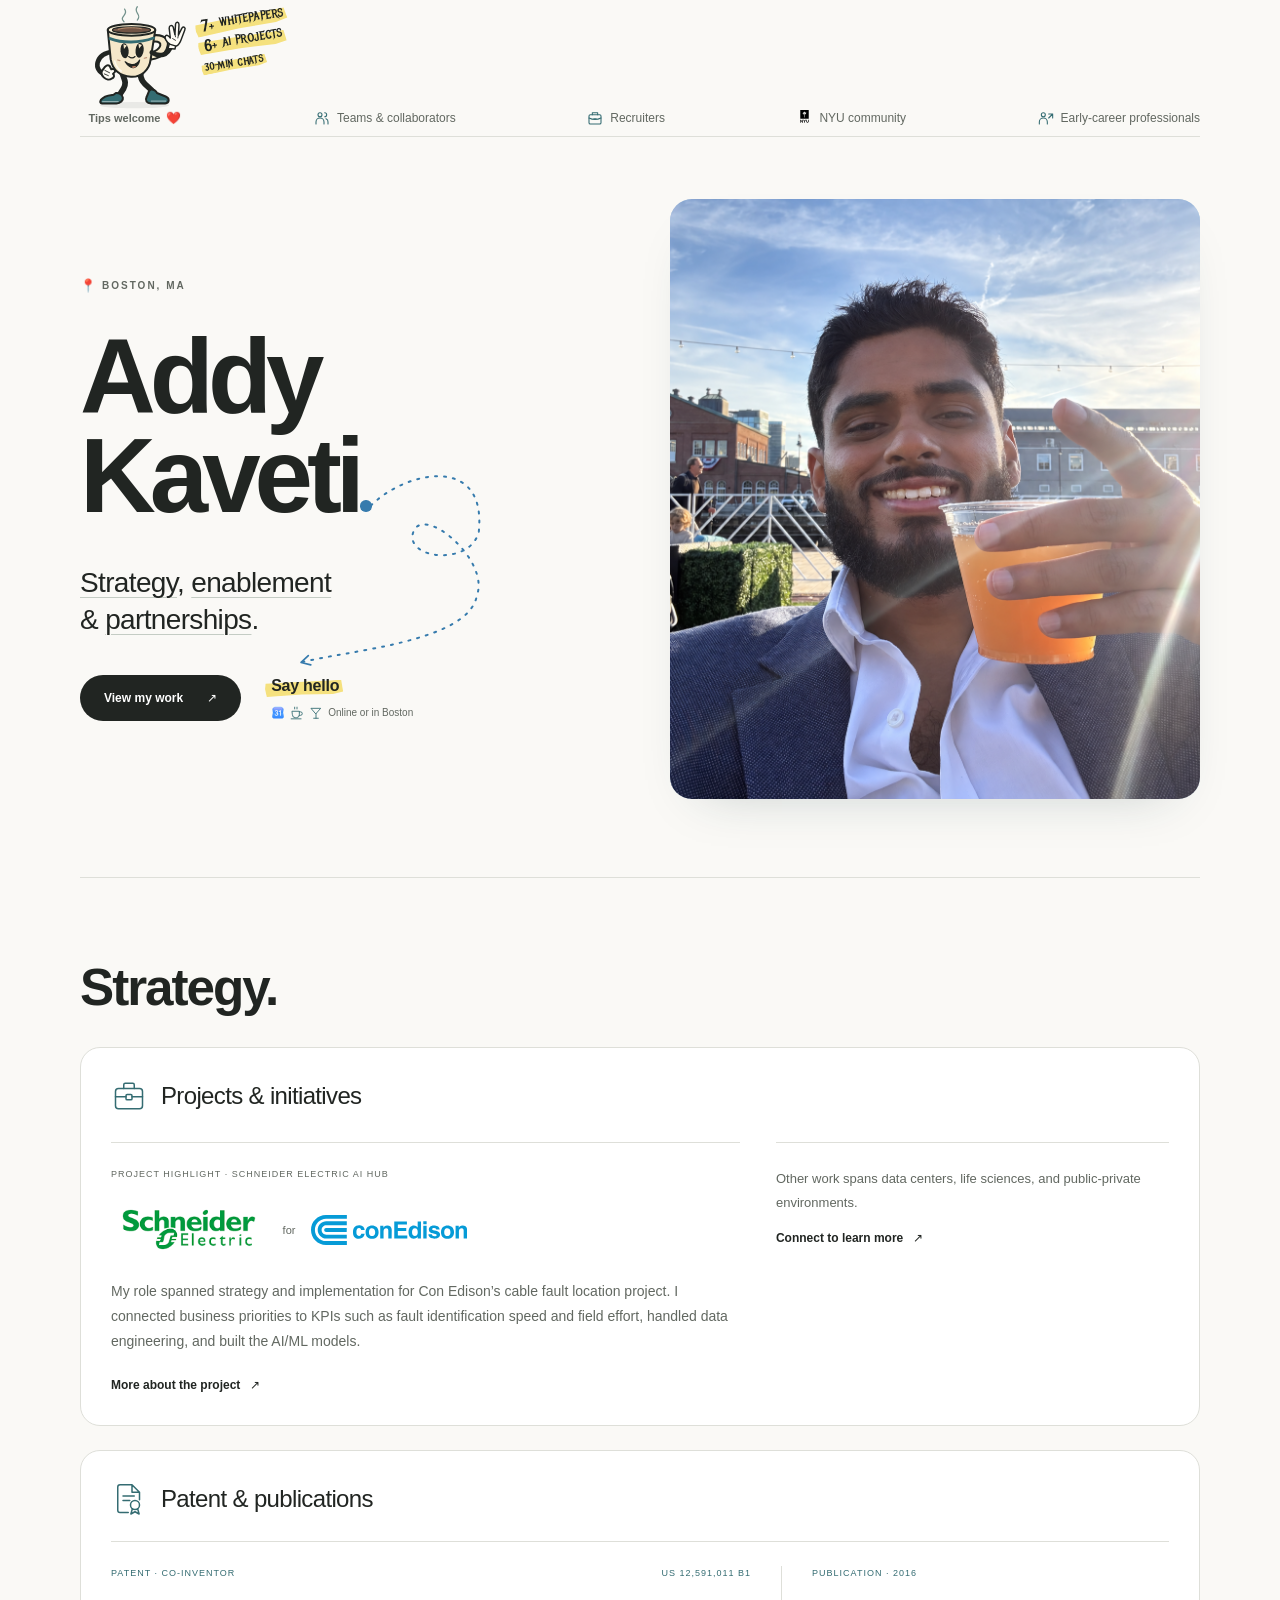
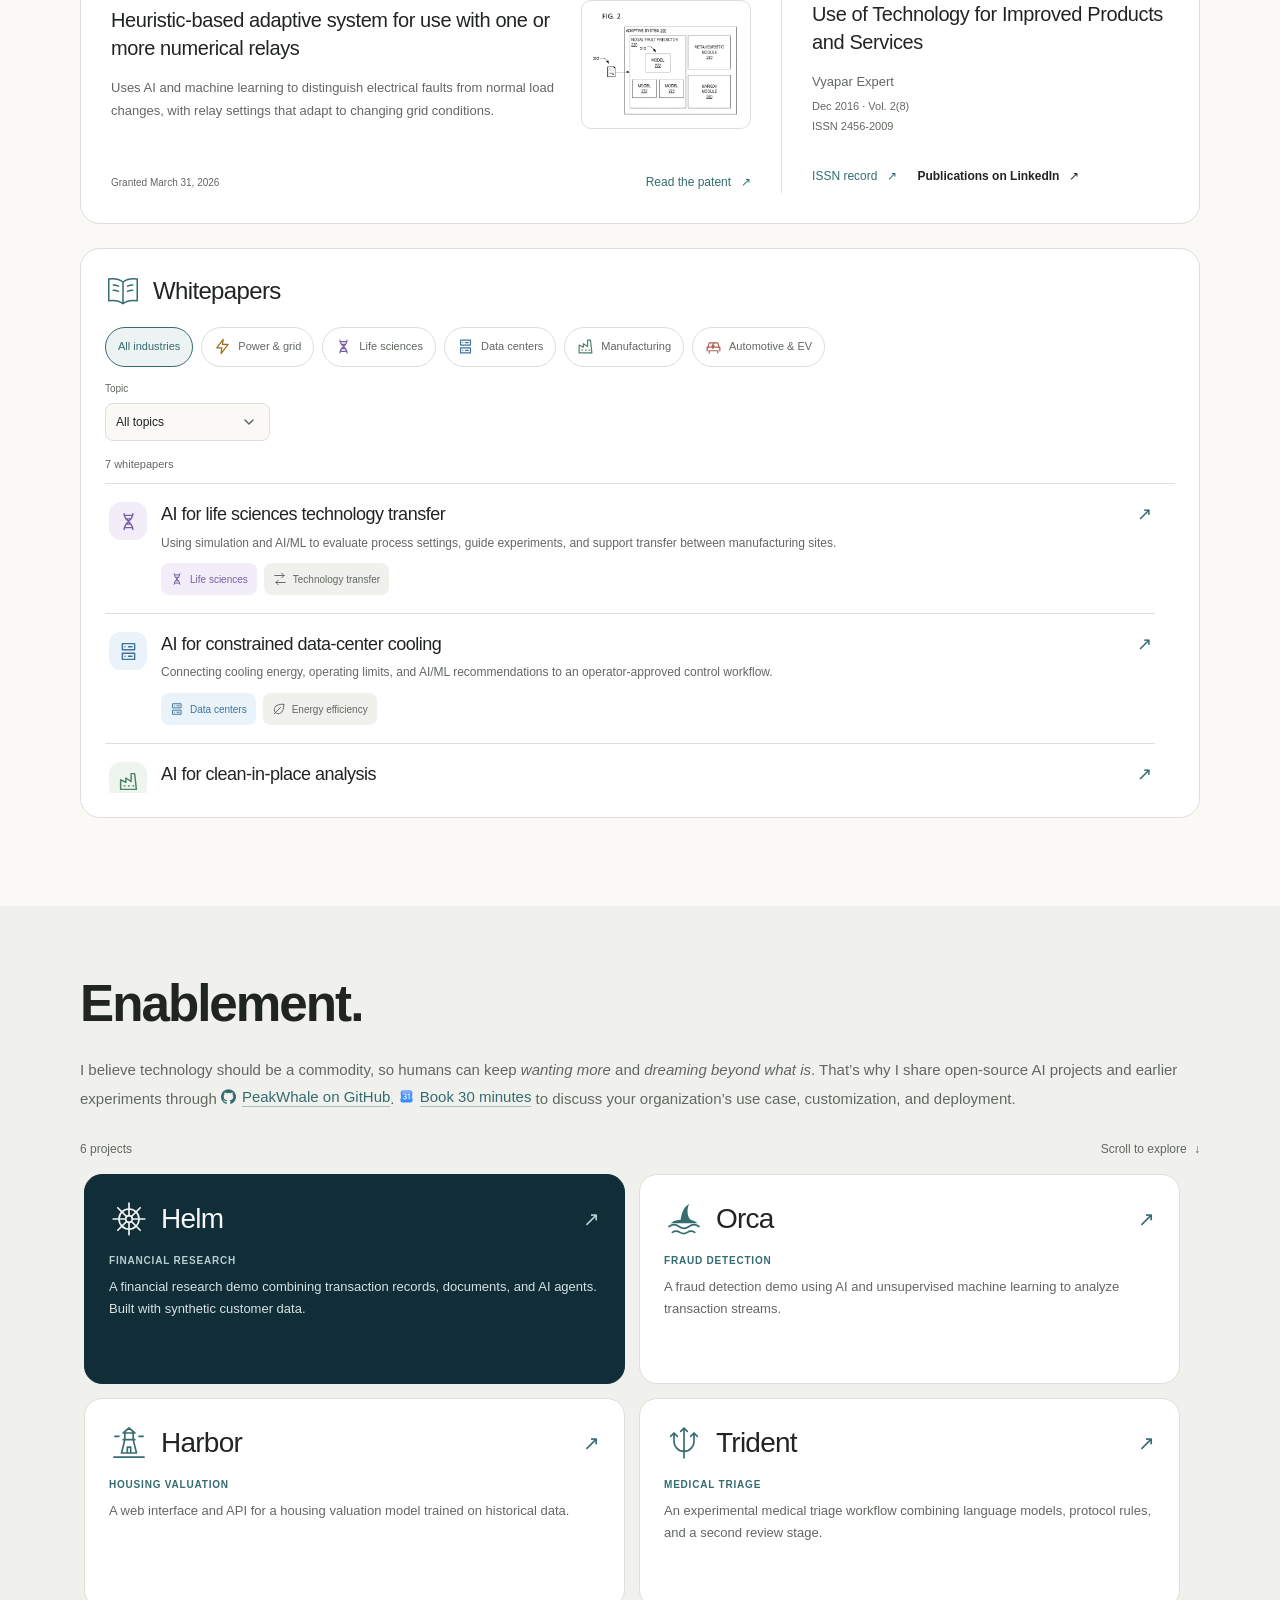
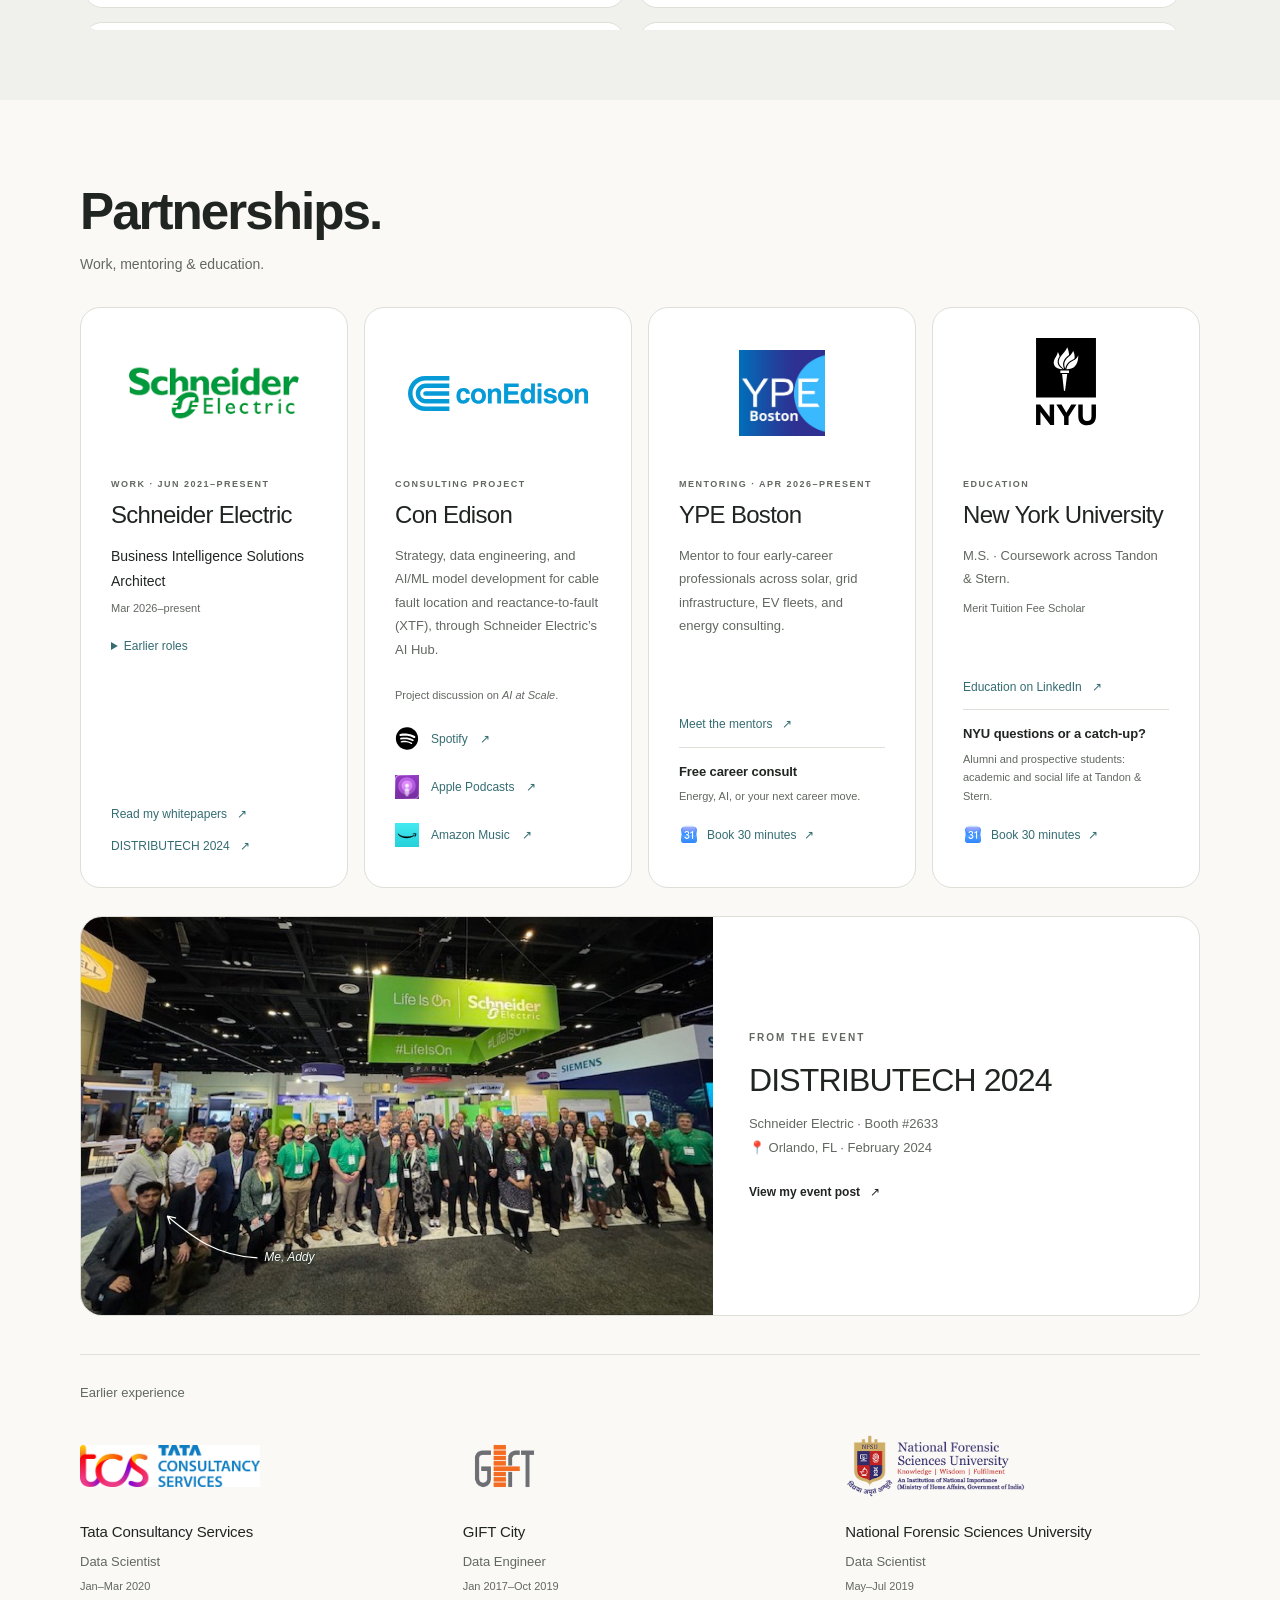
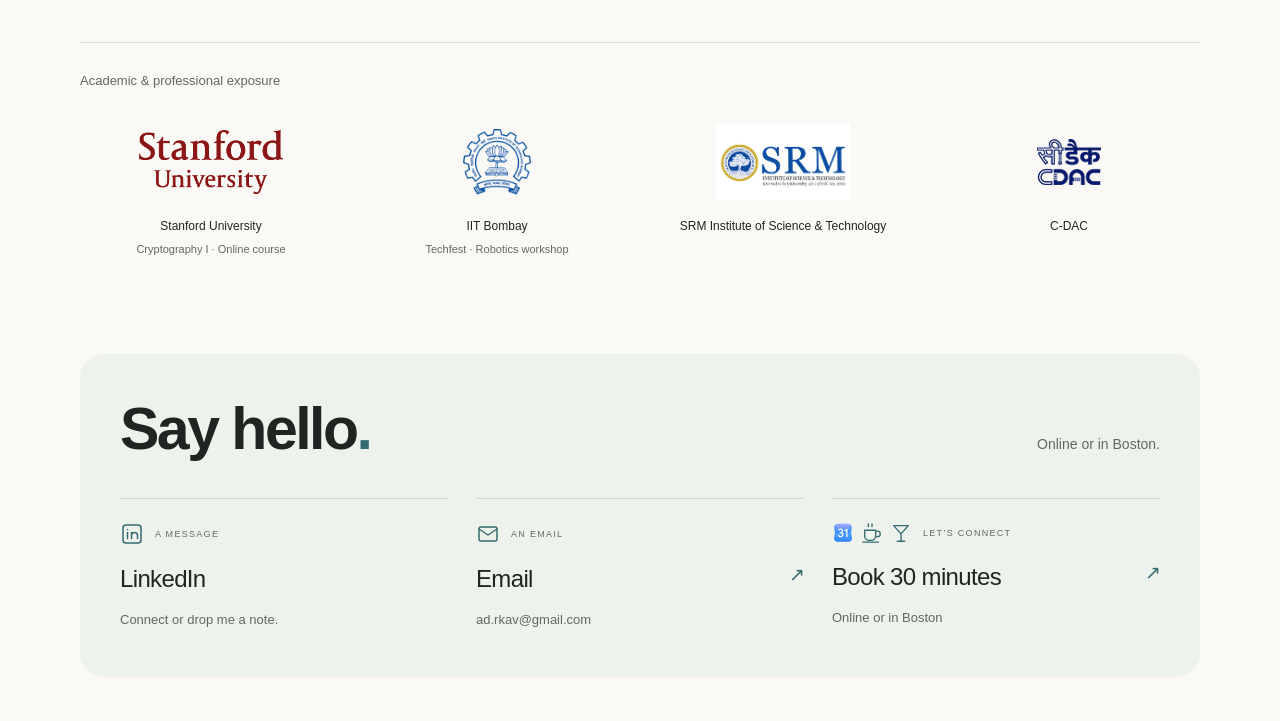
==== commit c25d89c6: "Expand PeakWhale into a compact scrollable project library" ====
--- a/index.html
+++ b/index.html
@@ -20,7 +20,7 @@
   <meta name="twitter:description" content="Explore my work and background, or say hello.">
   <meta name="twitter:image" content="https://adrkv.github.io/assets/featured-connect.png">
   <link rel="icon" type="image/svg+xml" href="assets/addy-icon.svg">
-  <link rel="stylesheet" href="style.css?v=20260928-aligned-header">
+  <link rel="stylesheet" href="style.css?v=20260928-project-library">
   <link rel="stylesheet" href="topics.css?v=20260928-publication-row">
   <link rel="stylesheet" href="access.css?v=20260927-whitepaper-bundle">
   <script src="whitepapers.js?v=20260928-polish" defer></script>
@@ -85,9 +85,9 @@
     </button>
     <span class="tip-sr-only" id="tip-move-help">Tap for tips, drag to move, or use the arrow keys. Press Home to return to the top bar.</span>
     <div class="tip-pitch">
-      <div class="tip-badge" role="img" aria-label="7-plus whitepapers, 4-plus AI projects, and 30-minute chats">
+      <div class="tip-badge" role="img" aria-label="7-plus whitepapers, 6-plus AI projects, and 30-minute chats">
         <span class="tip-badge-row" aria-hidden="true"><span class="tip-badge-number">7<span>+</span></span><span class="tip-badge-label">Whitepapers</span></span>
-        <span class="tip-badge-row" aria-hidden="true"><span class="tip-badge-number">4<span>+</span></span><span class="tip-badge-label">AI projects</span></span>
+        <span class="tip-badge-row" aria-hidden="true"><span class="tip-badge-number">6<span>+</span></span><span class="tip-badge-label">AI projects</span></span>
         <span class="tip-badge-foot" aria-hidden="true">30-min chats</span>
       </div>
       <div class="tip-controls">
@@ -217,15 +217,17 @@
     <section class="work-section" id="enablement" aria-labelledby="work-title">
       <div class="wrap">
         <div class="section-heading"><h2 id="work-title">Enablement.</h2></div>
-        <p class="enablement-mission" id="plan-ai-project">I believe technology should be a commodity, so humans can keep <em>wanting more</em> and <em>dreaming beyond what is</em>. That’s why I share open-source AI through <a class="github-source-link" href="https://github.com/PeakWhale" target="_blank" rel="noopener noreferrer"><svg width="17" height="17" viewBox="0 0 24 24" fill="currentColor" aria-hidden="true"><path d="M12 .5a12 12 0 0 0-3.79 23.38c.6.11.82-.26.82-.58v-2.24c-3.34.73-4.04-1.42-4.04-1.42-.55-1.39-1.34-1.76-1.34-1.76-1.09-.74.08-.73.08-.73 1.21.08 1.85 1.24 1.85 1.24 1.07 1.84 2.81 1.31 3.49 1 .1-.78.42-1.31.76-1.61-2.67-.3-5.47-1.34-5.47-5.93 0-1.31.47-2.38 1.24-3.22-.13-.3-.54-1.53.12-3.18 0 0 1.01-.32 3.3 1.23a11.5 11.5 0 0 1 6 0c2.29-1.55 3.3-1.23 3.3-1.23.66 1.65.25 2.88.12 3.18.77.84 1.24 1.91 1.24 3.22 0 4.6-2.8 5.63-5.48 5.93.43.37.82 1.1.82 2.22v3.3c0 .32.22.7.82.58A12 12 0 0 0 12 .5Z"/></svg><span>PeakWhale on GitHub</span></a>, free to use and adapt. <a class="enablement-booking-link" href="meet.html?audience=teams&amp;meeting=online" data-booking-context data-booking-audience="teams" data-booking-meeting="online" aria-label="Book 30 minutes with Addy to discuss AI project customization and deployment"><img src="assets/google-calendar.svg" width="15" height="15" alt=""><span>Book 30 minutes</span></a> to discuss your organization’s use case, customization, and deployment.</p>
-        <a class="feature-project" href="https://github.com/PeakWhale/helm" target="_blank" rel="noopener noreferrer" aria-label="View Helm financial research demo on GitHub">
-          <div class="feature-title"><p class="project-kicker">FINANCIAL RESEARCH</p><div class="feature-name"><img class="project-icon" src="assets/helm.svg" width="56" height="56" alt=""><h3>Helm</h3></div><span class="project-cta">View project <span aria-hidden="true">↗</span></span></div>
-          <div class="feature-description"><p>A financial research demo combining transaction records, documents, and AI agents.</p><span class="project-detail">Built with synthetic customer data.</span></div>
-        </a>
-        <div class="project-grid">
-          <a class="project" href="https://github.com/PeakWhale/orca" target="_blank" rel="noopener noreferrer"><div class="project-heading"><div class="project-name"><img class="project-icon" src="assets/orca.svg" width="36" height="36" alt=""><h3>Orca</h3></div><span aria-hidden="true">↗</span></div><p>A fraud detection demo using AI and unsupervised machine learning to analyze transaction streams.</p></a>
-          <a class="project" href="https://github.com/PeakWhale/harbor" target="_blank" rel="noopener noreferrer"><div class="project-heading"><div class="project-name"><img class="project-icon" src="assets/harbor.svg" width="36" height="36" alt=""><h3>Harbor</h3></div><span aria-hidden="true">↗</span></div><p>A web interface and API for a housing valuation model trained on historical data.</p></a>
-          <a class="project" href="https://github.com/PeakWhale/trident" target="_blank" rel="noopener noreferrer"><div class="project-heading"><div class="project-name"><img class="project-icon" src="assets/trident.svg" width="36" height="36" alt=""><h3>Trident</h3></div><span aria-hidden="true">↗</span></div><p>An experimental medical triage workflow combining language models, protocol rules, and a second review stage.</p></a>
+        <p class="enablement-mission" id="plan-ai-project">I believe technology should be a commodity, so humans can keep <em>wanting more</em> and <em>dreaming beyond what is</em>. That’s why I share open-source AI projects and earlier experiments through <a class="github-source-link" href="https://github.com/PeakWhale" target="_blank" rel="noopener noreferrer"><svg width="17" height="17" viewBox="0 0 24 24" fill="currentColor" aria-hidden="true"><path d="M12 .5a12 12 0 0 0-3.79 23.38c.6.11.82-.26.82-.58v-2.24c-3.34.73-4.04-1.42-4.04-1.42-.55-1.39-1.34-1.76-1.34-1.76-1.09-.74.08-.73.08-.73 1.21.08 1.85 1.24 1.85 1.24 1.07 1.84 2.81 1.31 3.49 1 .1-.78.42-1.31.76-1.61-2.67-.3-5.47-1.34-5.47-5.93 0-1.31.47-2.38 1.24-3.22-.13-.3-.54-1.53.12-3.18 0 0 1.01-.32 3.3 1.23a11.5 11.5 0 0 1 6 0c2.29-1.55 3.3-1.23 3.3-1.23.66 1.65.25 2.88.12 3.18.77.84 1.24 1.91 1.24 3.22 0 4.6-2.8 5.63-5.48 5.93.43.37.82 1.1.82 2.22v3.3c0 .32.22.7.82.58A12 12 0 0 0 12 .5Z"/></svg><span>PeakWhale on GitHub</span></a>. <a class="enablement-booking-link" href="meet.html?audience=teams&amp;meeting=online" data-booking-context data-booking-audience="teams" data-booking-meeting="online" aria-label="Book 30 minutes with Addy to discuss AI project customization and deployment"><img src="assets/google-calendar.svg" width="15" height="15" alt=""><span>Book 30 minutes</span></a> to discuss your organization’s use case, customization, and deployment.</p>
+        <div class="project-library">
+          <div class="project-library-heading"><p>6 projects</p><p id="project-library-hint">Scroll to explore <span aria-hidden="true">↓</span></p></div>
+          <div class="project-grid project-library-scroll" role="region" tabindex="0" aria-label="PeakWhale projects and research archives" aria-describedby="project-library-hint">
+            <a class="project project--featured" href="https://github.com/PeakWhale/helm" target="_blank" rel="noopener noreferrer" aria-label="View Helm on GitHub"><div class="project-heading"><div class="project-name"><img class="project-icon" src="assets/helm.svg" width="40" height="40" alt=""><h3>Helm</h3></div><span aria-hidden="true">↗</span></div><p class="project-domain">Financial research</p><p>A financial research demo combining transaction records, documents, and AI agents. Built with synthetic customer data.</p></a>
+            <a class="project" href="https://github.com/PeakWhale/orca" target="_blank" rel="noopener noreferrer" aria-label="View Orca on GitHub"><div class="project-heading"><div class="project-name"><img class="project-icon" src="assets/orca.svg" width="40" height="40" alt=""><h3>Orca</h3></div><span aria-hidden="true">↗</span></div><p class="project-domain">Fraud detection</p><p>A fraud detection demo using AI and unsupervised machine learning to analyze transaction streams.</p></a>
+            <a class="project" href="https://github.com/PeakWhale/harbor" target="_blank" rel="noopener noreferrer" aria-label="View Harbor on GitHub"><div class="project-heading"><div class="project-name"><img class="project-icon" src="assets/harbor.svg" width="40" height="40" alt=""><h3>Harbor</h3></div><span aria-hidden="true">↗</span></div><p class="project-domain">Housing valuation</p><p>A web interface and API for a housing valuation model trained on historical data.</p></a>
+            <a class="project" href="https://github.com/PeakWhale/trident" target="_blank" rel="noopener noreferrer" aria-label="View Trident on GitHub"><div class="project-heading"><div class="project-name"><img class="project-icon" src="assets/trident.svg" width="40" height="40" alt=""><h3>Trident</h3></div><span aria-hidden="true">↗</span></div><p class="project-domain">Medical triage</p><p>An experimental medical triage workflow combining language models, protocol rules, and a second review stage.</p></a>
+            <a class="project" href="https://github.com/adrkv/covid19positivecases" target="_blank" rel="noopener noreferrer" aria-label="View Pod on GitHub"><div class="project-heading"><div class="project-name"><img class="project-icon" src="assets/pod.svg" width="40" height="40" alt=""><h3>Pod</h3></div><span aria-hidden="true">↗</span></div><p class="project-domain">Exploratory clustering <span class="project-archive">Research archive</span></p><p>Exploring historical 2020 COVID-19 counts across Indian states and union territories with K-means clustering.</p></a>
+            <a class="project" href="https://github.com/adrkv/GradePredictor" target="_blank" rel="noopener noreferrer" aria-label="View Pilot on GitHub"><div class="project-heading"><div class="project-name"><img class="project-icon" src="assets/pilot.svg" width="40" height="40" alt=""><h3>Pilot</h3></div><span aria-hidden="true">↗</span></div><p class="project-domain">Student grade prediction <span class="project-archive">Research archive</span></p><p>A linear regression demo using prior grades, study time, failures, and absences to explore student grade prediction.</p></a>
+          </div>
         </div>
 
       </div>
--- a/style.css
+++ b/style.css
@@ -307,3 +307,27 @@
 @media(max-width:760px){.enablement-mission{font-size:13px;margin:-7px 0 24px}}
 @media(min-width:761px) and (max-width:1000px){.patent-summary{grid-template-columns:1fr}.patent-preview{max-width:210px}}
 @media(max-width:520px){.patent-summary{grid-template-columns:1fr}.patent-preview{max-width:240px}.research-records>.strategy-category h3{font-size:22px}}
+
+/* Keep the growing project collection compact and easy to browse. */
+.project-library-heading{display:flex;align-items:center;justify-content:space-between;gap:16px;margin-bottom:12px;color:var(--muted);font-size:12px;line-height:1.5}
+.project-library-heading span{margin-left:4px;color:var(--accent)}
+.project-library .project-grid{grid-template-columns:repeat(2,minmax(0,1fr));gap:14px;margin-top:0;max-height:460px;overflow-y:scroll;scrollbar-gutter:stable;scrollbar-width:thin;scrollbar-color:#8fa7a0 transparent;padding:4px 10px 6px 4px;border-radius:20px}
+.project-library-scroll:focus-visible{outline:2px solid var(--accent);outline-offset:5px}
+.project-library-scroll::-webkit-scrollbar{width:6px}
+.project-library-scroll::-webkit-scrollbar-thumb{background:#8fa7a0;border-radius:6px}
+.project-library-scroll::-webkit-scrollbar-track{background:#e4e8e1;border-radius:6px}
+.project-library .project{min-width:0;min-height:210px;padding:24px;border:1px solid var(--line);background:#fff}
+.project-library .project:hover{transform:none;border-color:#8fa7a0}
+.project-library .project:focus-visible{outline:3px solid #2b7f9e;outline-offset:-4px}
+.project-library .project-heading{margin-bottom:14px}
+.project-library .project-heading h3{font-size:28px;line-height:1.2;letter-spacing:-.75px}
+.project-library .project-name .project-icon{width:40px;height:40px}
+.project-library .project>p{font-size:13px;line-height:1.7;margin-bottom:0;max-width:none}
+.project-library .project>.project-domain{display:flex;align-items:center;flex-wrap:wrap;gap:8px;font-size:10px;line-height:1.5;font-weight:600;letter-spacing:.8px;text-transform:uppercase;margin-bottom:8px;color:var(--accent)}
+.project-library .project-archive{display:inline-block;padding:2px 6px;border-radius:4px;background:var(--soft);color:var(--muted);font-size:10px;font-weight:500;letter-spacing:0;text-transform:none;white-space:nowrap}
+.project-library .project--featured{background:#112d38;color:#f5f8f7;border-color:#112d38}
+.project-library .project--featured:hover{border-color:#769aa5}
+.project-library .project--featured .project-icon{filter:brightness(0) invert(1);opacity:.95}
+.project-library .project--featured .project-heading>span,.project-library .project--featured>.project-domain{color:#b5ced0}
+.project-library .project--featured>p{color:#d6e1e1}
+@media(max-width:620px){.project-library .project-grid{grid-template-columns:minmax(0,1fr);max-height:440px;gap:12px;padding-right:8px}.project-library .project{min-height:190px;padding:22px}.project-library .project-heading h3{font-size:26px}.project-library-heading{font-size:11px}}
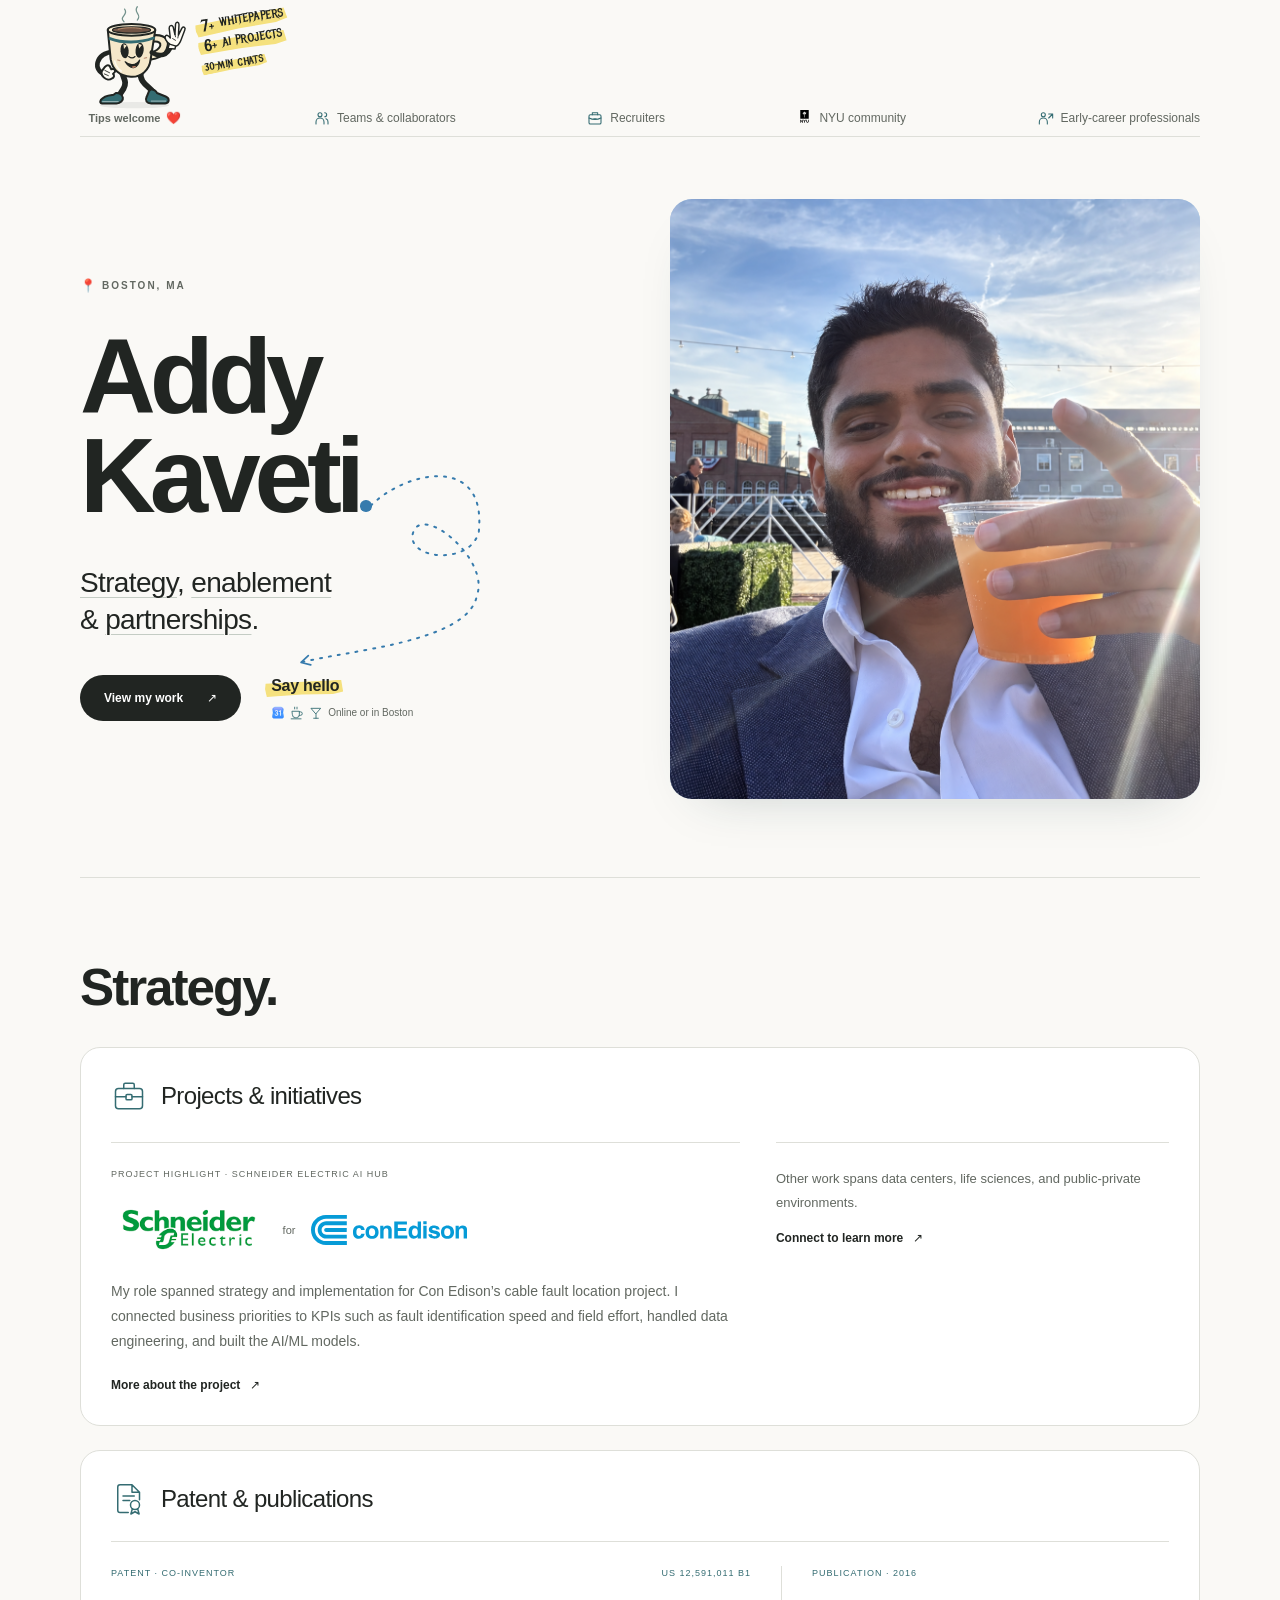
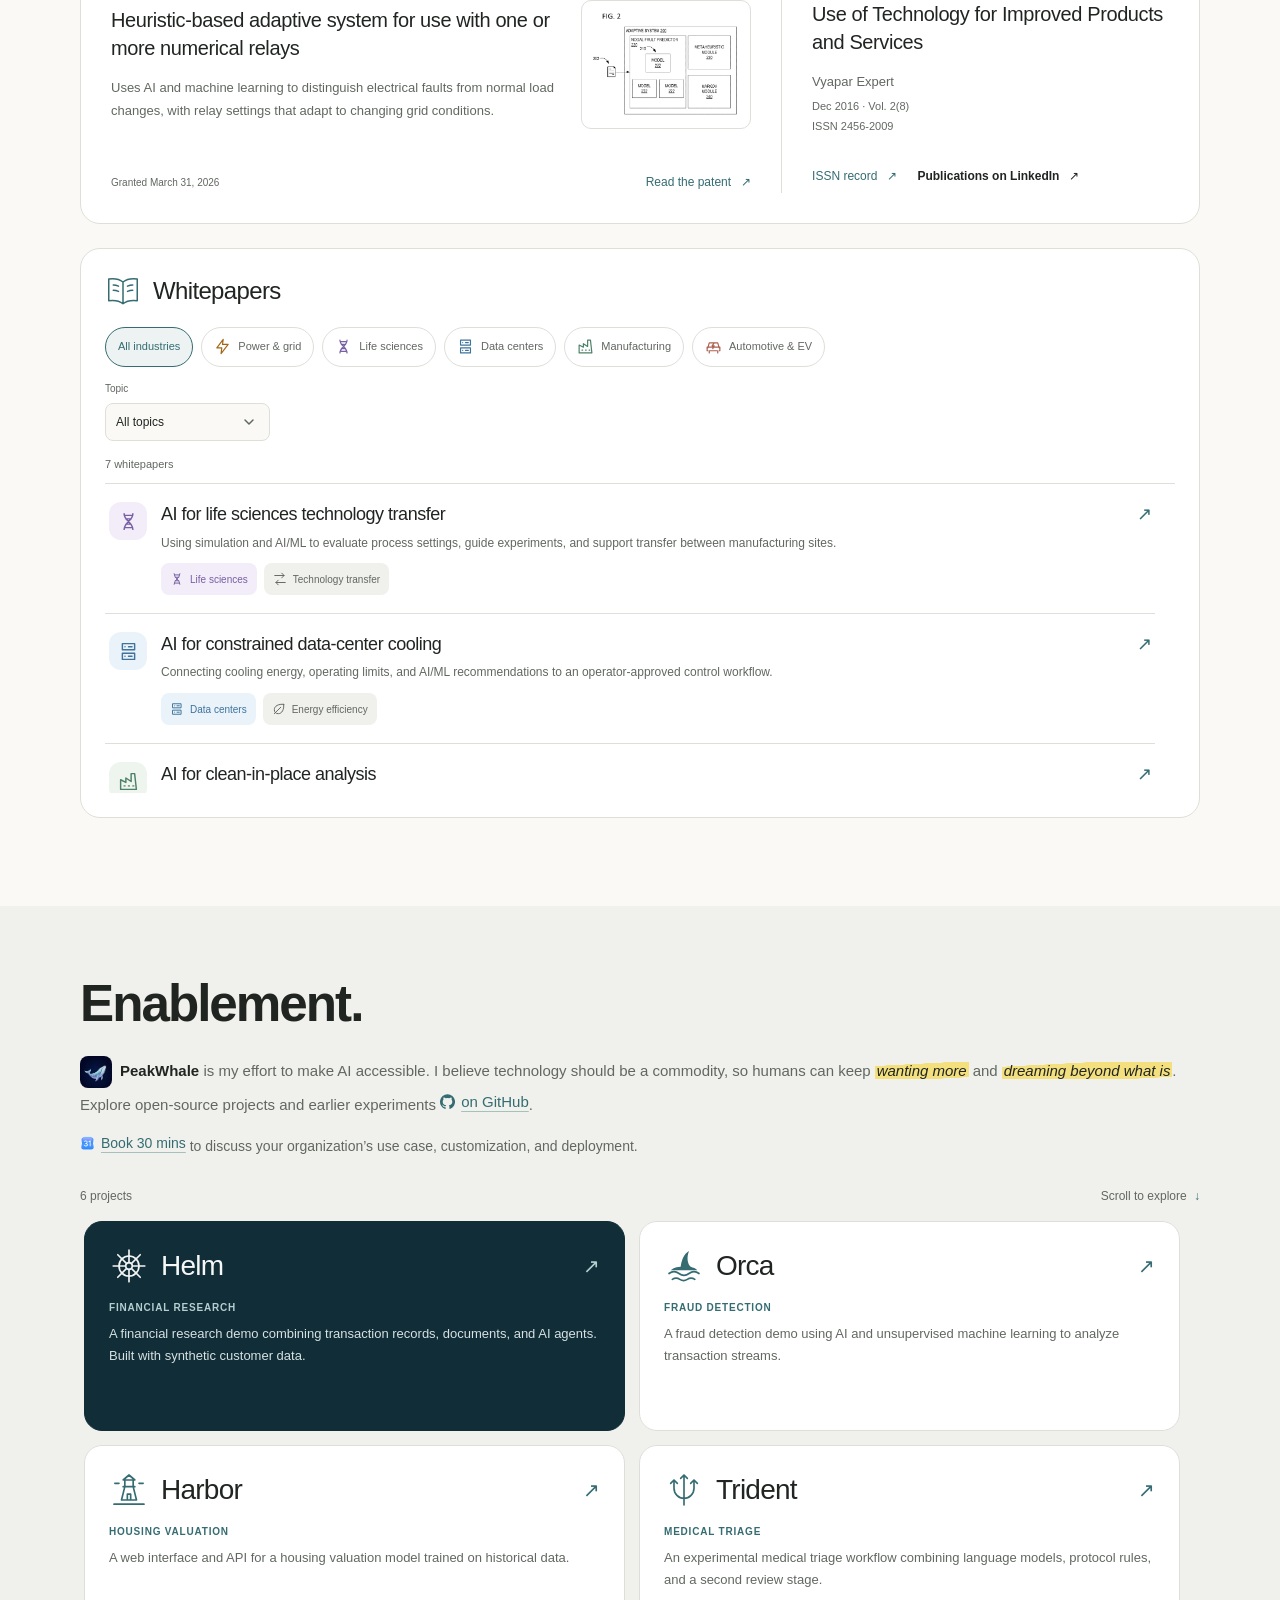
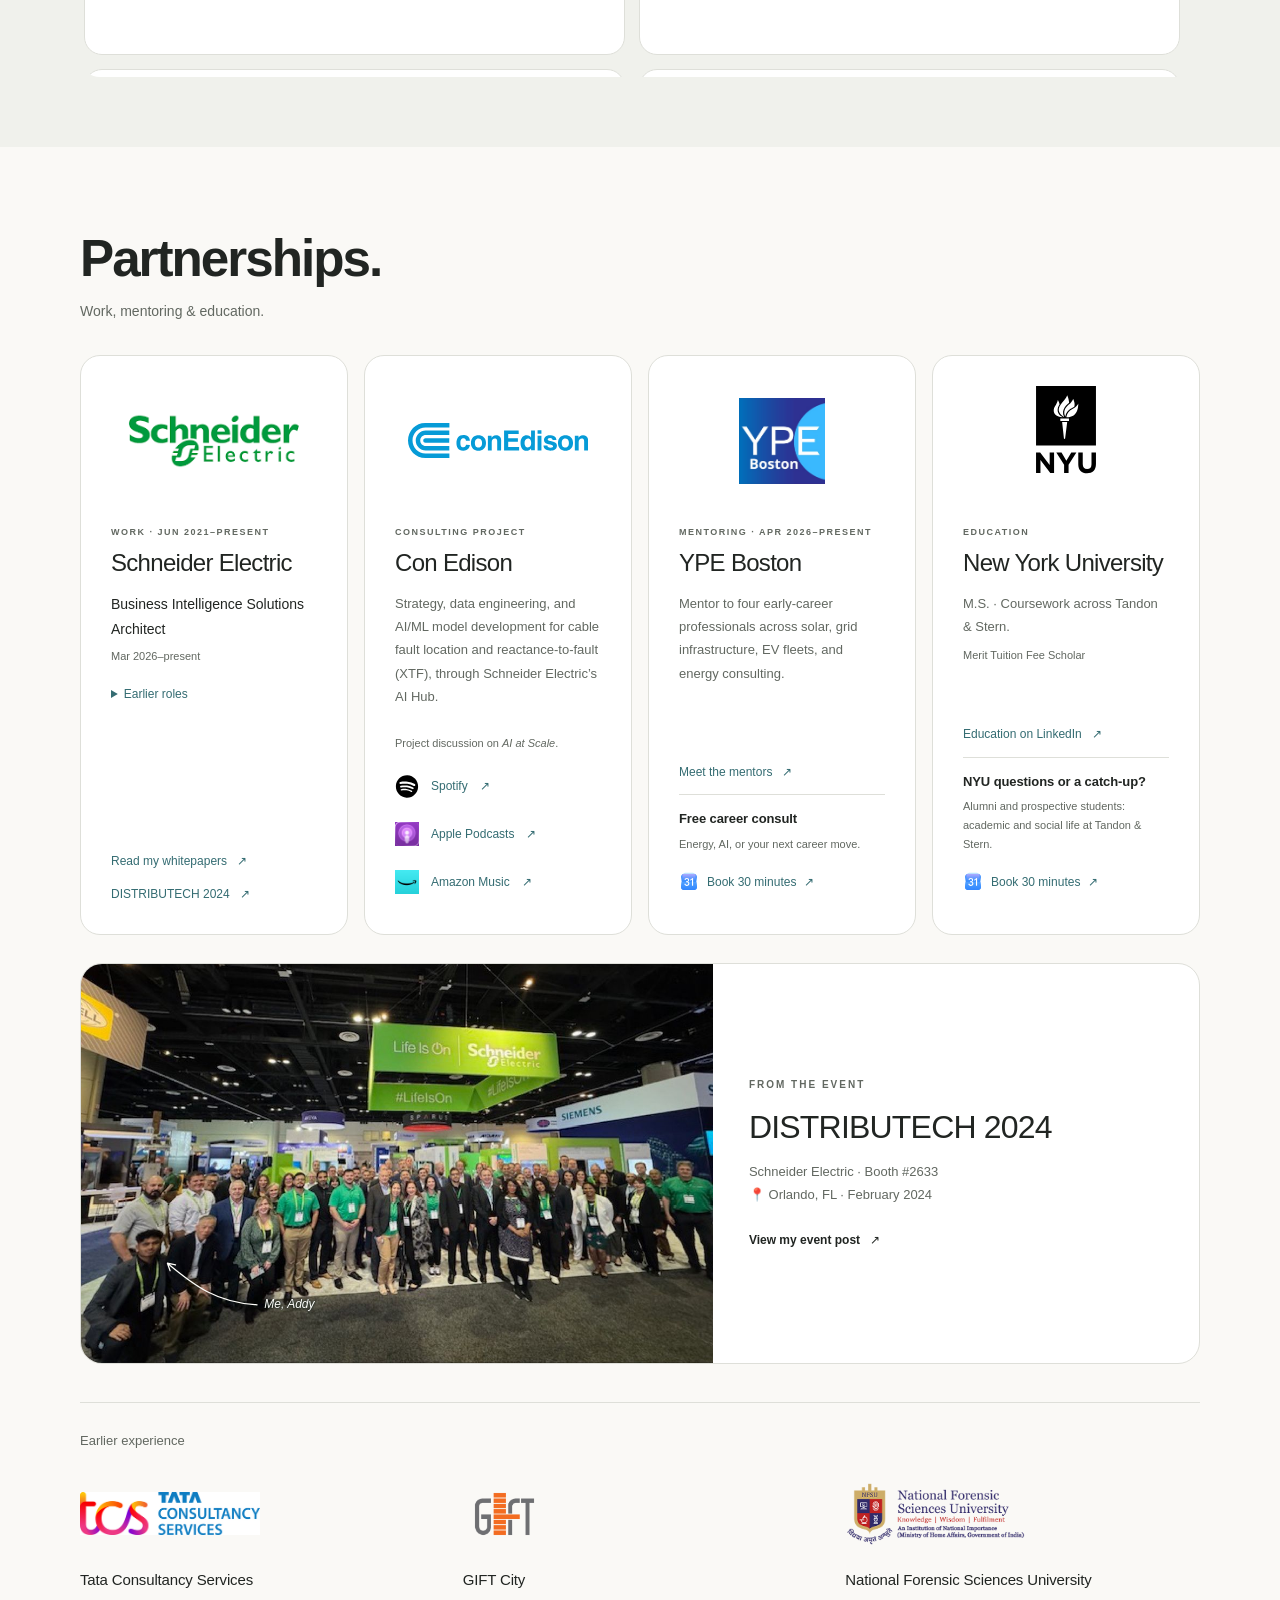
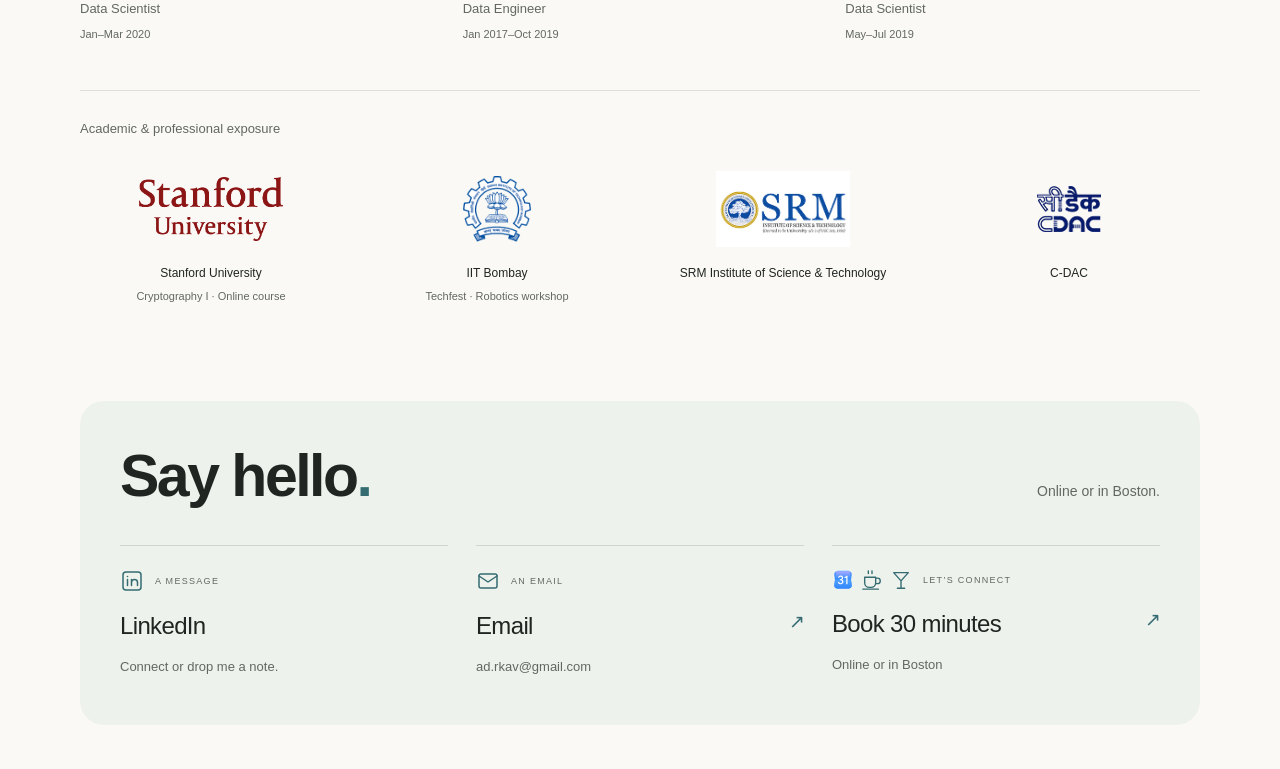
==== commit d422e9e1: "Introduce PeakWhale and highlight its mission" ====
--- a/index.html
+++ b/index.html
@@ -20,7 +20,7 @@
   <meta name="twitter:description" content="Explore my work and background, or say hello.">
   <meta name="twitter:image" content="https://adrkv.github.io/assets/featured-connect.png">
   <link rel="icon" type="image/svg+xml" href="assets/addy-icon.svg">
-  <link rel="stylesheet" href="style.css?v=20260928-project-library">
+  <link rel="stylesheet" href="style.css?v=20260928-peakwhale-mission">
   <link rel="stylesheet" href="topics.css?v=20260928-publication-row">
   <link rel="stylesheet" href="access.css?v=20260927-whitepaper-bundle">
   <script src="whitepapers.js?v=20260928-polish" defer></script>
@@ -217,7 +217,8 @@
     <section class="work-section" id="enablement" aria-labelledby="work-title">
       <div class="wrap">
         <div class="section-heading"><h2 id="work-title">Enablement.</h2></div>
-        <p class="enablement-mission" id="plan-ai-project">I believe technology should be a commodity, so humans can keep <em>wanting more</em> and <em>dreaming beyond what is</em>. That’s why I share open-source AI projects and earlier experiments through <a class="github-source-link" href="https://github.com/PeakWhale" target="_blank" rel="noopener noreferrer"><svg width="17" height="17" viewBox="0 0 24 24" fill="currentColor" aria-hidden="true"><path d="M12 .5a12 12 0 0 0-3.79 23.38c.6.11.82-.26.82-.58v-2.24c-3.34.73-4.04-1.42-4.04-1.42-.55-1.39-1.34-1.76-1.34-1.76-1.09-.74.08-.73.08-.73 1.21.08 1.85 1.24 1.85 1.24 1.07 1.84 2.81 1.31 3.49 1 .1-.78.42-1.31.76-1.61-2.67-.3-5.47-1.34-5.47-5.93 0-1.31.47-2.38 1.24-3.22-.13-.3-.54-1.53.12-3.18 0 0 1.01-.32 3.3 1.23a11.5 11.5 0 0 1 6 0c2.29-1.55 3.3-1.23 3.3-1.23.66 1.65.25 2.88.12 3.18.77.84 1.24 1.91 1.24 3.22 0 4.6-2.8 5.63-5.48 5.93.43.37.82 1.1.82 2.22v3.3c0 .32.22.7.82.58A12 12 0 0 0 12 .5Z"/></svg><span>PeakWhale on GitHub</span></a>. <a class="enablement-booking-link" href="meet.html?audience=teams&amp;meeting=online" data-booking-context data-booking-audience="teams" data-booking-meeting="online" aria-label="Book 30 minutes with Addy to discuss AI project customization and deployment"><img src="assets/google-calendar.svg" width="15" height="15" alt=""><span>Book 30 minutes</span></a> to discuss your organization’s use case, customization, and deployment.</p>
+        <p class="enablement-mission" id="plan-ai-project"><a class="peakwhale-intro-link" href="https://github.com/PeakWhale" target="_blank" rel="noopener noreferrer"><img src="assets/logo.png" width="32" height="32" alt=""><strong>PeakWhale</strong></a> is my effort to make AI accessible. I believe technology should be a commodity, so humans can keep <mark class="mission-highlight"><em>wanting more</em></mark> and <mark class="mission-highlight"><em>dreaming beyond what is</em></mark>. Explore open-source projects and earlier experiments <a class="github-source-link" href="https://github.com/PeakWhale" target="_blank" rel="noopener noreferrer"><svg width="17" height="17" viewBox="0 0 24 24" fill="currentColor" aria-hidden="true"><path d="M12 .5a12 12 0 0 0-3.79 23.38c.6.11.82-.26.82-.58v-2.24c-3.34.73-4.04-1.42-4.04-1.42-.55-1.39-1.34-1.76-1.34-1.76-1.09-.74.08-.73.08-.73 1.21.08 1.85 1.24 1.85 1.24 1.07 1.84 2.81 1.31 3.49 1 .1-.78.42-1.31.76-1.61-2.67-.3-5.47-1.34-5.47-5.93 0-1.31.47-2.38 1.24-3.22-.13-.3-.54-1.53.12-3.18 0 0 1.01-.32 3.3 1.23a11.5 11.5 0 0 1 6 0c2.29-1.55 3.3-1.23 3.3-1.23.66 1.65.25 2.88.12 3.18.77.84 1.24 1.91 1.24 3.22 0 4.6-2.8 5.63-5.48 5.93.43.37.82 1.1.82 2.22v3.3c0 .32.22.7.82.58A12 12 0 0 0 12 .5Z"/></svg><span>on GitHub</span></a>.</p>
+        <p class="enablement-booking"><a class="enablement-booking-link" href="meet.html?audience=teams&amp;meeting=online" data-booking-context data-booking-audience="teams" data-booking-meeting="online" aria-label="Book 30 minutes with Addy to discuss AI project customization and deployment"><img src="assets/google-calendar.svg" width="15" height="15" alt=""><span>Book 30 mins</span></a> to discuss your organization’s use case, customization, and deployment.</p>
         <div class="project-library">
           <div class="project-library-heading"><p>6 projects</p><p id="project-library-hint">Scroll to explore <span aria-hidden="true">↓</span></p></div>
           <div class="project-grid project-library-scroll" role="region" tabindex="0" aria-label="PeakWhale projects and research archives" aria-describedby="project-library-hint">
@@ -225,8 +226,8 @@
             <a class="project" href="https://github.com/PeakWhale/orca" target="_blank" rel="noopener noreferrer" aria-label="View Orca on GitHub"><div class="project-heading"><div class="project-name"><img class="project-icon" src="assets/orca.svg" width="40" height="40" alt=""><h3>Orca</h3></div><span aria-hidden="true">↗</span></div><p class="project-domain">Fraud detection</p><p>A fraud detection demo using AI and unsupervised machine learning to analyze transaction streams.</p></a>
             <a class="project" href="https://github.com/PeakWhale/harbor" target="_blank" rel="noopener noreferrer" aria-label="View Harbor on GitHub"><div class="project-heading"><div class="project-name"><img class="project-icon" src="assets/harbor.svg" width="40" height="40" alt=""><h3>Harbor</h3></div><span aria-hidden="true">↗</span></div><p class="project-domain">Housing valuation</p><p>A web interface and API for a housing valuation model trained on historical data.</p></a>
             <a class="project" href="https://github.com/PeakWhale/trident" target="_blank" rel="noopener noreferrer" aria-label="View Trident on GitHub"><div class="project-heading"><div class="project-name"><img class="project-icon" src="assets/trident.svg" width="40" height="40" alt=""><h3>Trident</h3></div><span aria-hidden="true">↗</span></div><p class="project-domain">Medical triage</p><p>An experimental medical triage workflow combining language models, protocol rules, and a second review stage.</p></a>
-            <a class="project" href="https://github.com/adrkv/covid19positivecases" target="_blank" rel="noopener noreferrer" aria-label="View Pod on GitHub"><div class="project-heading"><div class="project-name"><img class="project-icon" src="assets/pod.svg" width="40" height="40" alt=""><h3>Pod</h3></div><span aria-hidden="true">↗</span></div><p class="project-domain">Exploratory clustering <span class="project-archive">Research archive</span></p><p>Exploring historical 2020 COVID-19 counts across Indian states and union territories with K-means clustering.</p></a>
-            <a class="project" href="https://github.com/adrkv/GradePredictor" target="_blank" rel="noopener noreferrer" aria-label="View Pilot on GitHub"><div class="project-heading"><div class="project-name"><img class="project-icon" src="assets/pilot.svg" width="40" height="40" alt=""><h3>Pilot</h3></div><span aria-hidden="true">↗</span></div><p class="project-domain">Student grade prediction <span class="project-archive">Research archive</span></p><p>A linear regression demo using prior grades, study time, failures, and absences to explore student grade prediction.</p></a>
+            <a class="project" href="https://github.com/PeakWhale/pod" target="_blank" rel="noopener noreferrer" aria-label="View Pod on GitHub"><div class="project-heading"><div class="project-name"><img class="project-icon" src="assets/pod.svg" width="40" height="40" alt=""><h3>Pod</h3></div><span aria-hidden="true">↗</span></div><p class="project-domain">Exploratory clustering <span class="project-archive">Research archive</span></p><p>Exploring historical 2020 COVID-19 counts across Indian states and union territories with K-means clustering.</p></a>
+            <a class="project" href="https://github.com/PeakWhale/pilot" target="_blank" rel="noopener noreferrer" aria-label="View Pilot on GitHub"><div class="project-heading"><div class="project-name"><img class="project-icon" src="assets/pilot.svg" width="40" height="40" alt=""><h3>Pilot</h3></div><span aria-hidden="true">↗</span></div><p class="project-domain">Student grade prediction <span class="project-archive">Research archive</span></p><p>A linear regression demo using prior grades, study time, failures, and absences to explore student grade prediction.</p></a>
           </div>
         </div>
 
--- a/style.css
+++ b/style.css
@@ -291,7 +291,13 @@
   .header .tip-widget--dock .tip-stage{grid-template-columns:102px 88px}
   .header .audience-links{grid-column:1;grid-row:2;width:100%;grid-template-columns:repeat(2,minmax(0,1fr));gap:0 14px}
 }
-.enablement-mission{margin:-8px 0 28px;color:var(--muted);font-size:15px;line-height:1.8}
+.enablement-mission{margin:-8px 0 12px;color:var(--muted);font-size:15px;line-height:1.9}
+.peakwhale-intro-link{display:inline-flex;align-items:center;gap:8px;vertical-align:middle;color:var(--ink);white-space:nowrap}
+.peakwhale-intro-link img{width:32px;height:32px;border-radius:8px;object-fit:contain}
+.peakwhale-intro-link strong{font-weight:600}
+.peakwhale-intro-link:hover strong{text-decoration:underline;text-underline-offset:4px}
+.mission-highlight{padding:0 .12em;white-space:nowrap;color:var(--ink);background:linear-gradient(177deg,transparent 18%,#f4dc65d1 19%,#f4dc65d1 91%,transparent 92%);-webkit-box-decoration-break:clone;box-decoration-break:clone}
+.enablement-booking{margin:0 0 28px;color:var(--muted);font-size:14px;line-height:1.8}
 .github-source-link,.enablement-booking-link{display:inline-flex;align-items:center;gap:6px;vertical-align:baseline;color:var(--accent);white-space:nowrap}
 .github-source-link svg,.enablement-booking-link img{width:15px;height:15px;flex:0 0 15px}
 .github-source-link span,.enablement-booking-link span{text-decoration:underline;text-decoration-color:#a6c1bd;text-underline-offset:4px}
@@ -304,7 +310,7 @@
 .event-pointer path{vector-effect:non-scaling-stroke}
 .event-annotation{position:absolute;left:29%;top:85.5%;transform:translateY(-50%);color:#fffefa;font-size:12px;font-weight:500;font-style:italic;line-height:1.3;white-space:nowrap;text-shadow:0 1px 3px #142421cc,0 0 1px #142421;pointer-events:none}
 .patent-preview{display:block;width:100%;height:auto;object-fit:contain;object-position:center;padding:8px;border:1px solid var(--line);border-radius:10px;background:#fff}
-@media(max-width:760px){.enablement-mission{font-size:13px;margin:-7px 0 24px}}
+@media(max-width:760px){.enablement-mission{font-size:13px;margin:-7px 0 12px}.enablement-booking{font-size:13px;margin-bottom:24px}}
 @media(min-width:761px) and (max-width:1000px){.patent-summary{grid-template-columns:1fr}.patent-preview{max-width:210px}}
 @media(max-width:520px){.patent-summary{grid-template-columns:1fr}.patent-preview{max-width:240px}.research-records>.strategy-category h3{font-size:22px}}
 
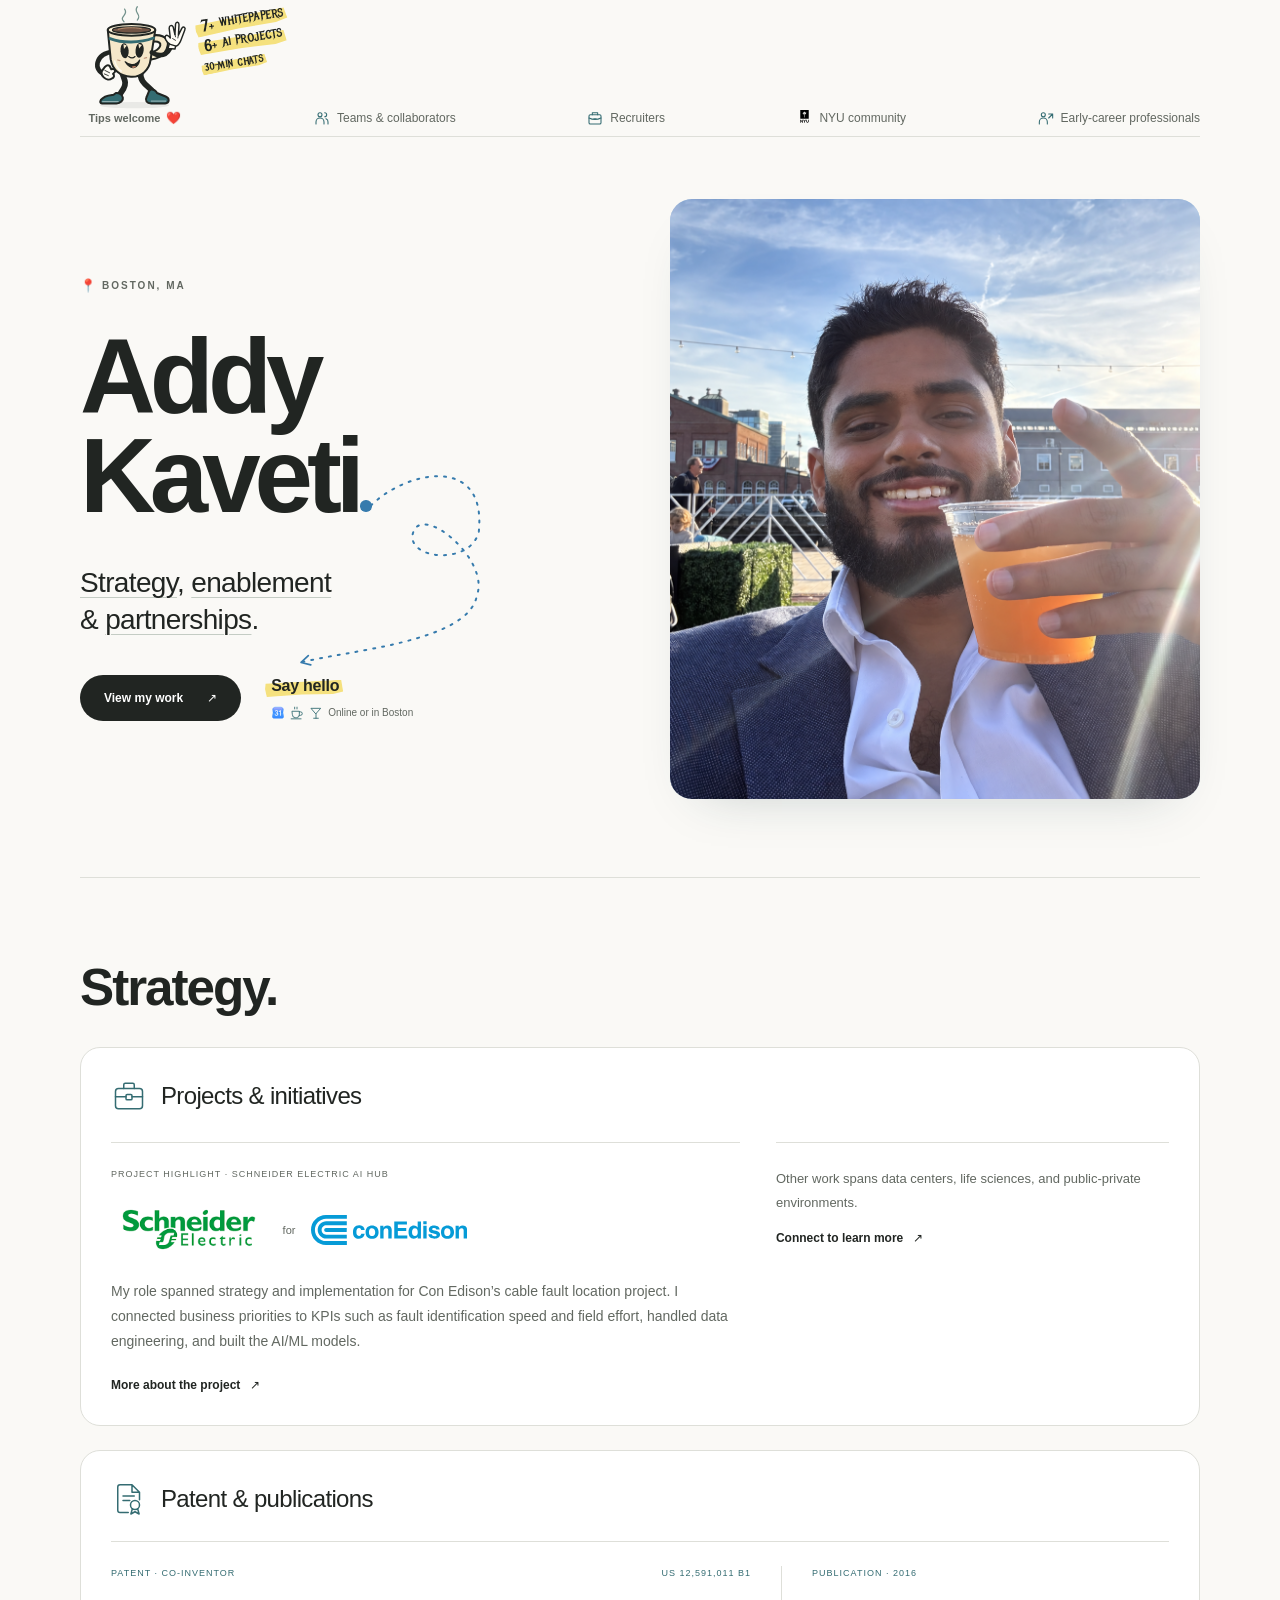
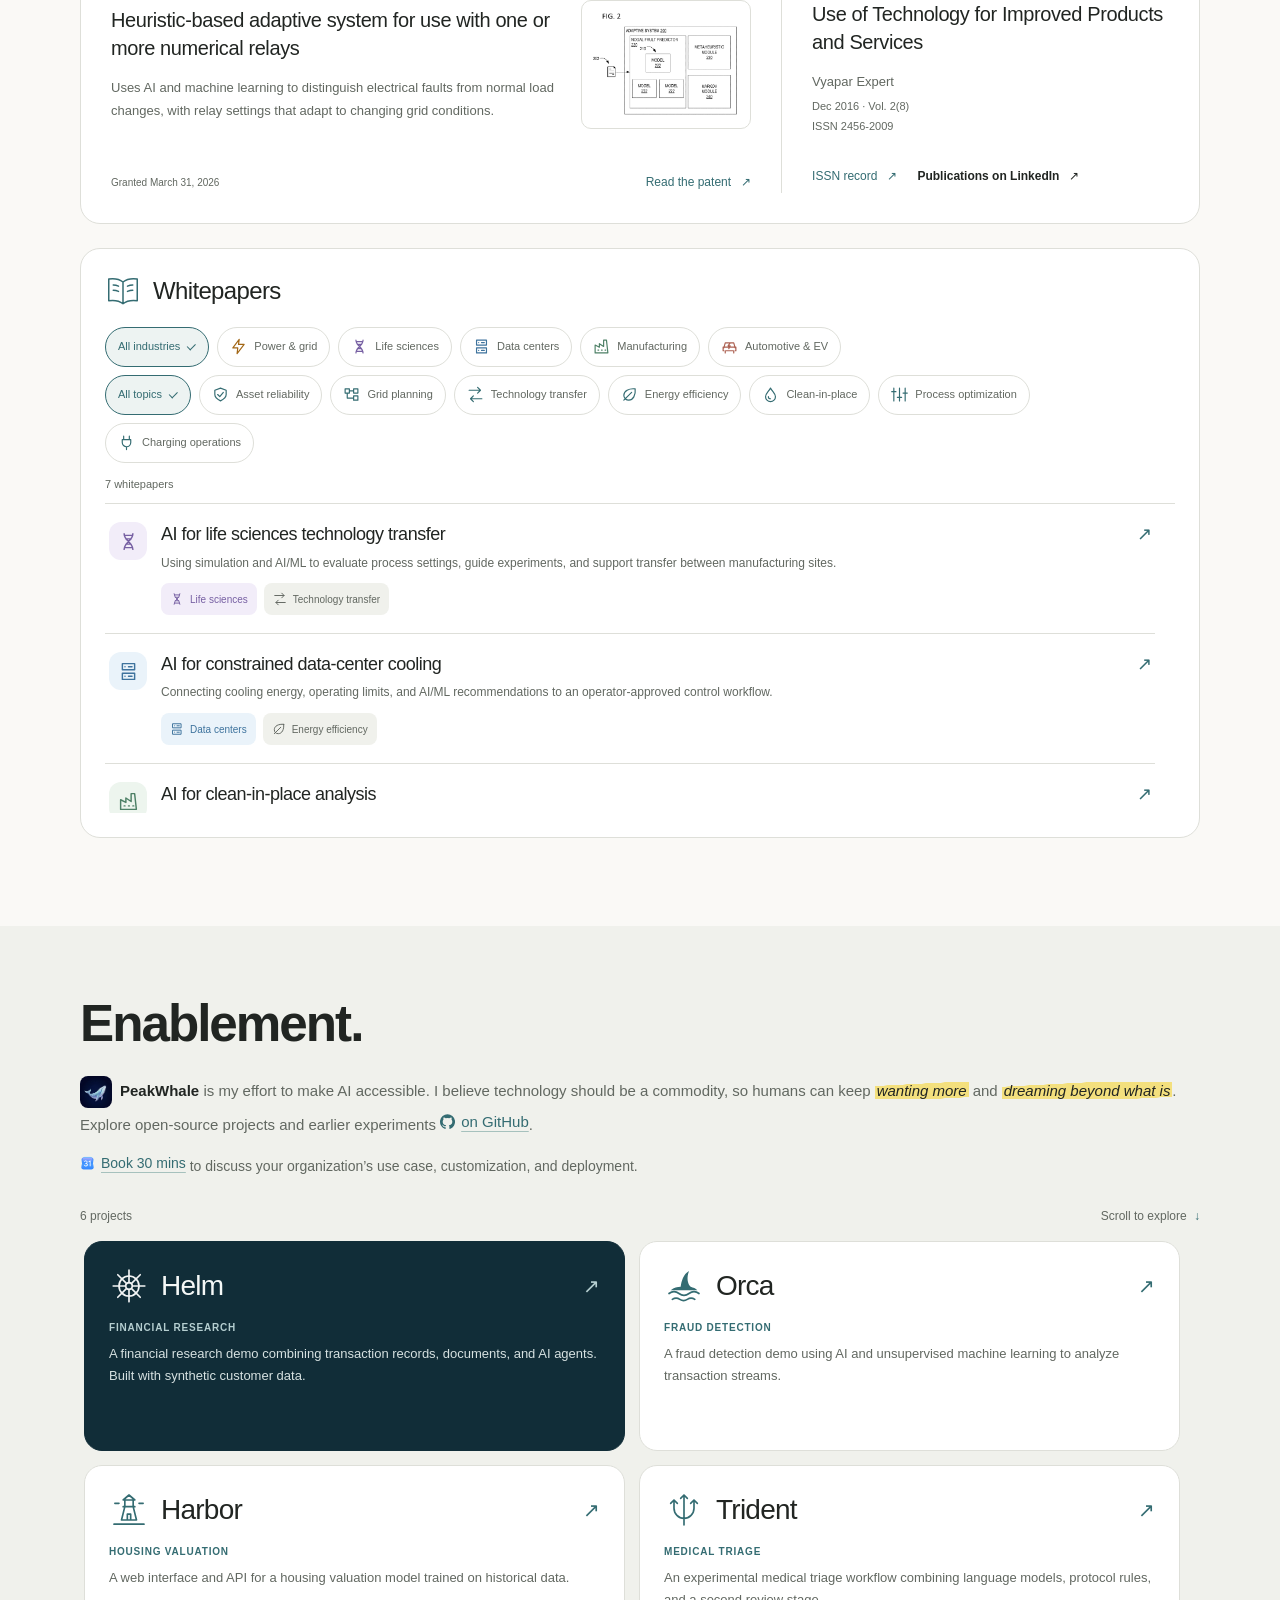
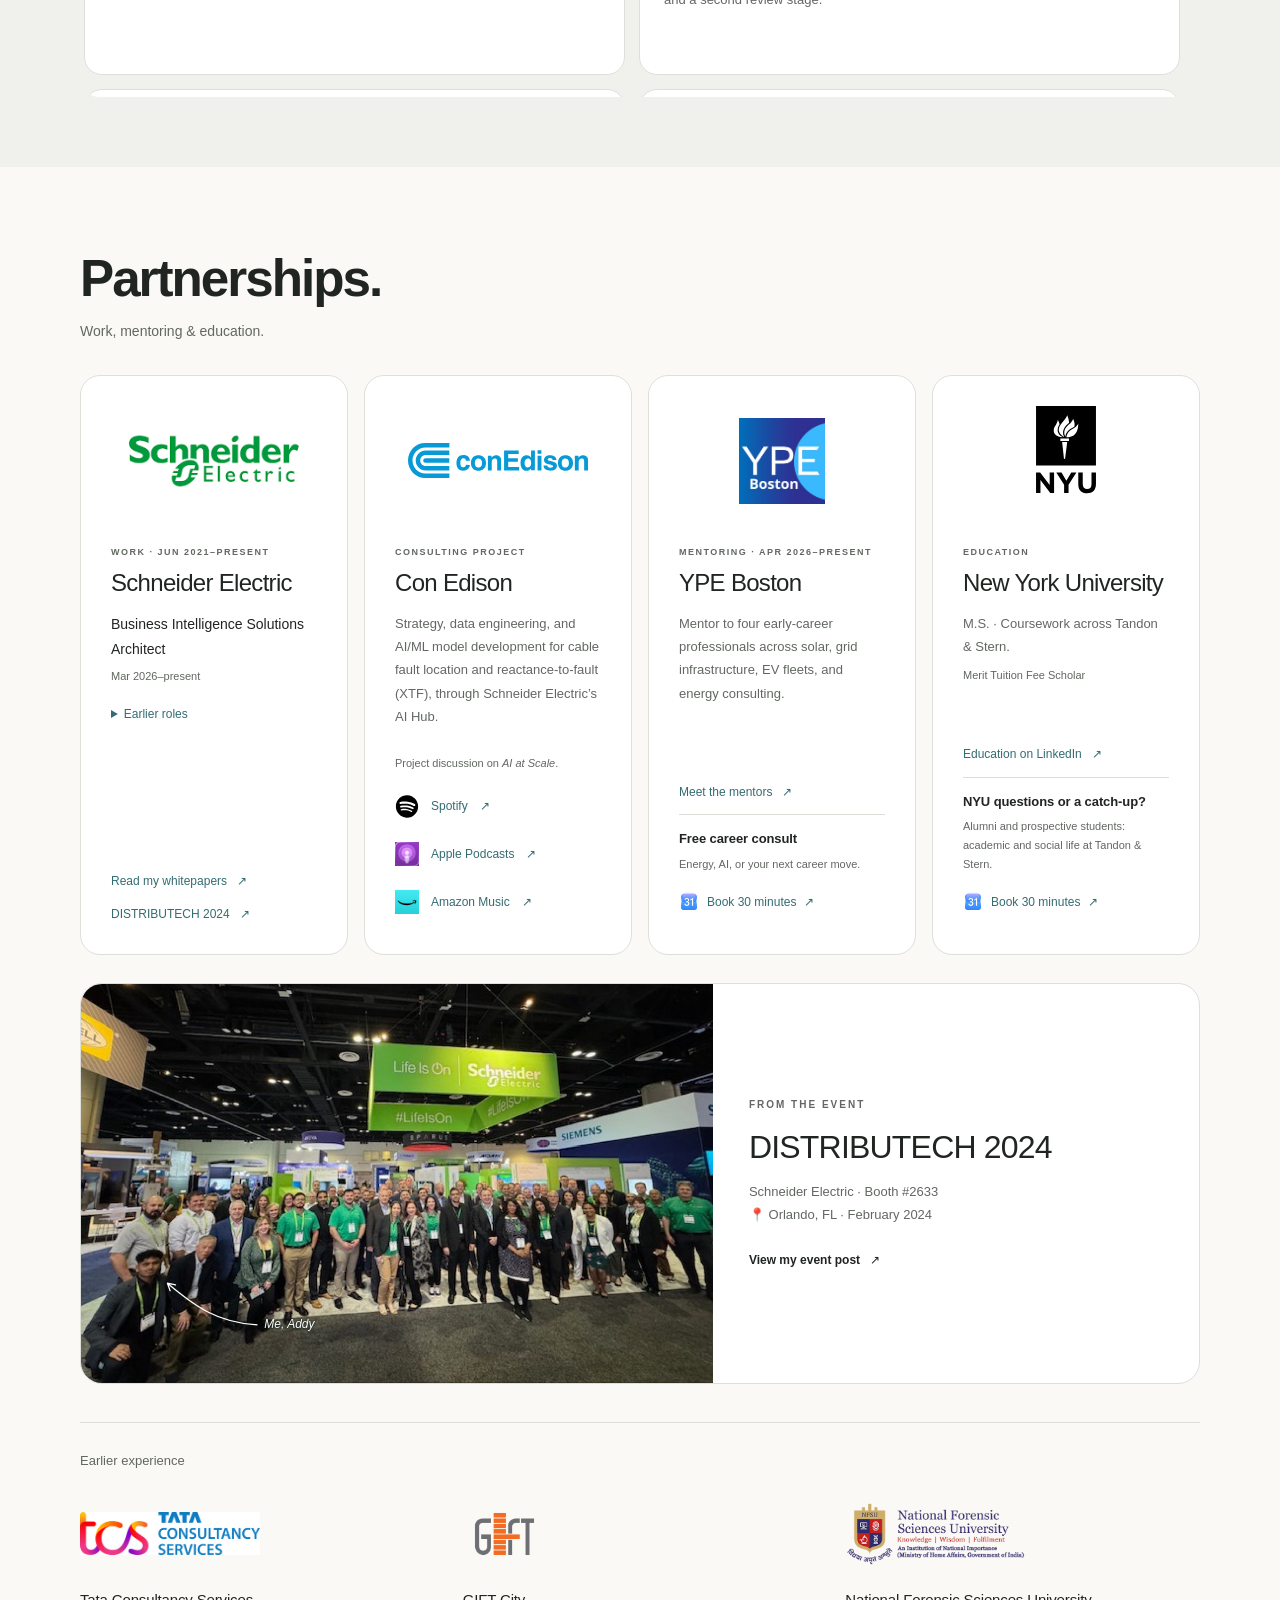
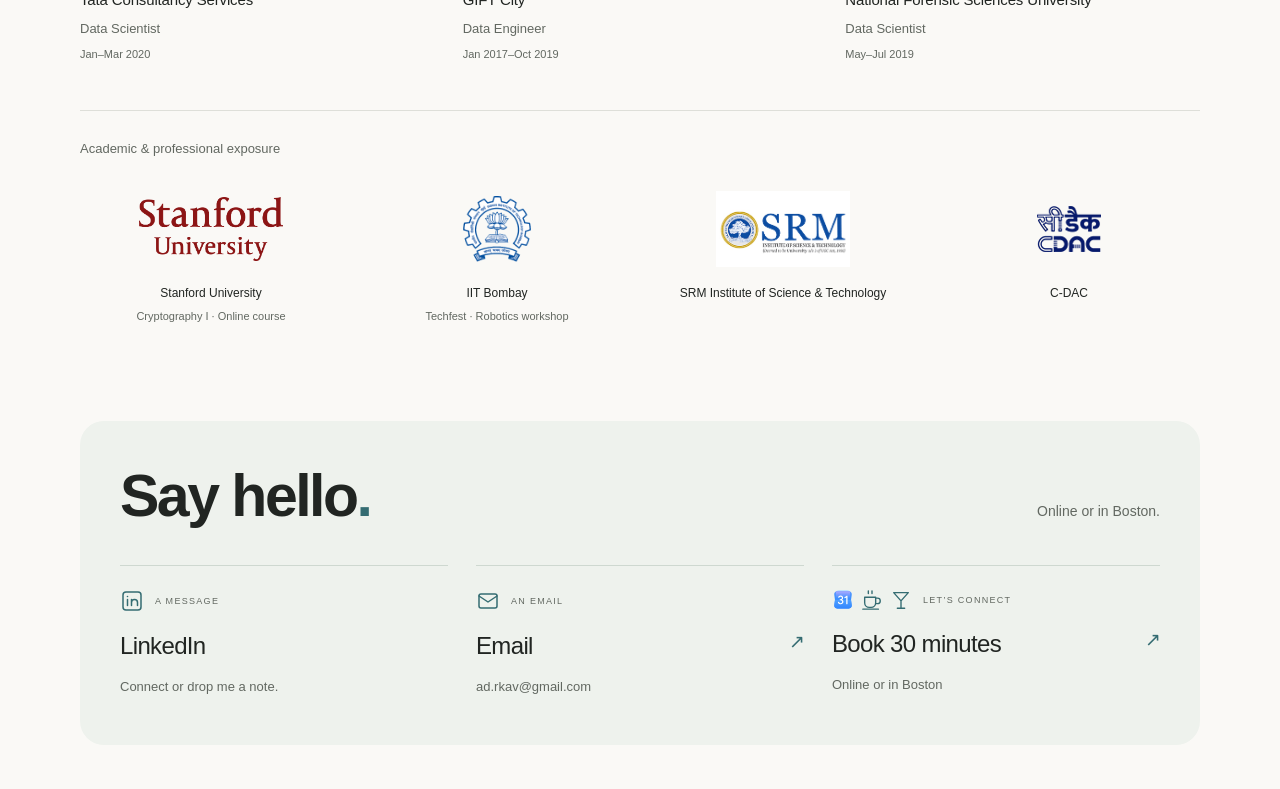
==== commit 70aa0649: "Add multi-select industry and topic filter pills" ====
--- a/index.html
+++ b/index.html
@@ -20,10 +20,10 @@
   <meta name="twitter:description" content="Explore my work and background, or say hello.">
   <meta name="twitter:image" content="https://adrkv.github.io/assets/featured-connect.png">
   <link rel="icon" type="image/svg+xml" href="assets/addy-icon.svg">
-  <link rel="stylesheet" href="style.css?v=20260928-peakwhale-mission">
-  <link rel="stylesheet" href="topics.css?v=20260928-publication-row">
+  <link rel="stylesheet" href="style.css?v=20260928-filter-pills">
+  <link rel="stylesheet" href="topics.css?v=20260928-filter-pills">
   <link rel="stylesheet" href="access.css?v=20260927-whitepaper-bundle">
-  <script src="whitepapers.js?v=20260928-polish" defer></script>
+  <script src="whitepapers.js?v=20260928-multiselect2" defer></script>
   <script src="contact-context.js?v=20260928-booking-first" defer></script>
   <link rel="stylesheet" href="/tips.css?v=20260928-marker-type">
   <script src="/tips.js?v=20260928-polish2" defer></script>
@@ -183,9 +183,9 @@
       </section>
       <div class="whitepaper-library" id="whitepapers" aria-labelledby="whitepapers-title">
         <div class="whitepaper-overview" id="whitepapers-schneider-electric"><div class="whitepaper-category"><svg width="36" height="36" viewBox="0 0 48 48" fill="none" stroke="currentColor" stroke-width="2" stroke-linecap="round" stroke-linejoin="round" aria-hidden="true"><path d="M24 12c-5-4-12-5-19-4v29c7-1 14 0 19 4 5-4 12-5 19-4V8c-7-1-14 0-19 4Zm0 0v29M11 16c3 0 5 .6 7 1.5M11 23c3 0 5 .6 7 1.5M30 17.5c2-.9 4-1.5 7-1.5M30 24.5c2-.9 4-1.5 7-1.5"/></svg><h3 id="whitepapers-title">Whitepapers</h3></div></div>
-        <nav class="industry-filters" aria-label="Filter whitepapers by industry"><a class="industry-filter" href="?#whitepapers" data-industry-filter="all" aria-current="true">All industries</a><a class="industry-filter topic-power-grid" href="?industry=power-grid#whitepapers" data-industry-filter="power-grid"><svg width="18" height="18" viewBox="0 0 24 24" fill="none" stroke="currentColor" stroke-width="1.65" stroke-linecap="round" stroke-linejoin="round" aria-hidden="true" focusable="false"><path d="M13 2 4 14h7l-1 8 10-13h-8l1-7Z"/></svg>Power &amp; grid</a><a class="industry-filter topic-life-sciences" href="?industry=life-sciences#whitepapers" data-industry-filter="life-sciences"><svg width="18" height="18" viewBox="0 0 24 24" fill="none" stroke="currentColor" stroke-width="1.65" stroke-linecap="round" stroke-linejoin="round" aria-hidden="true" focusable="false"><path d="M7 3c0 8 10 10 10 18M17 3C17 11 7 13 7 21M8 5h8M9 9h6M9 15h6M8 19h8"/></svg>Life sciences</a><a class="industry-filter topic-data-centers" href="?industry=data-centers#whitepapers" data-industry-filter="data-centers"><svg width="18" height="18" viewBox="0 0 24 24" fill="none" stroke="currentColor" stroke-width="1.65" stroke-linecap="round" stroke-linejoin="round" aria-hidden="true" focusable="false"><path d="M5 3h14v7H5zM5 14h14v7H5zM8 6.5h.01M8 17.5h.01M12 6.5h4M12 17.5h4"/></svg>Data centers</a><a class="industry-filter topic-manufacturing" href="?industry=manufacturing#whitepapers" data-industry-filter="manufacturing"><svg width="18" height="18" viewBox="0 0 24 24" fill="none" stroke="currentColor" stroke-width="1.65" stroke-linecap="round" stroke-linejoin="round" aria-hidden="true" focusable="false"><path d="M3 21V10l6 3V8l6 4V3h4l2 18H3ZM7 17h1M12 17h1M17 17h1"/></svg>Manufacturing</a><a class="industry-filter topic-automotive-ev" href="?industry=automotive-ev#whitepapers" data-industry-filter="automotive-ev"><svg width="18" height="18" viewBox="0 0 24 24" fill="none" stroke="currentColor" stroke-width="1.65" stroke-linecap="round" stroke-linejoin="round" aria-hidden="true" focusable="false"><path d="M4 14l2-7h12l2 7M4 18H3v-5h18v5h-1M7 18h10M6 13h.01M18 13h.01M6 18v3M18 18v3M13 7l-3 4h3l-2 4"/></svg>Automotive &amp; EV</a></nav>
-        <div class="whitepaper-controls"><label>Topic <select id="whitepaper-topic"><option value="all">All topics</option><option value="asset-reliability">Asset reliability</option><option value="grid-planning">Grid planning</option><option value="technology-transfer">Technology transfer</option><option value="energy-efficiency">Energy efficiency</option><option value="clean-in-place">Clean-in-place</option><option value="process-optimization">Process optimization</option><option value="charging-operations">Charging operations</option></select></label><button class="whitepaper-reset" type="button" hidden>Clear filters</button></div>
-        <p class="whitepaper-status" role="status" aria-live="polite" aria-atomic="true">7 whitepapers</p>
+        <div role="group" class="industry-filters" aria-label="Filter whitepapers by industry"><button type="button" class="industry-filter" data-industry-filter="all" aria-pressed="true">All industries</button><button type="button" class="industry-filter topic-power-grid" data-industry-filter="power-grid" aria-pressed="false"><svg width="18" height="18" viewBox="0 0 24 24" fill="none" stroke="currentColor" stroke-width="1.65" stroke-linecap="round" stroke-linejoin="round" aria-hidden="true" focusable="false"><path d="M13 2 4 14h7l-1 8 10-13h-8l1-7Z"/></svg>Power &amp; grid</button><button type="button" class="industry-filter topic-life-sciences" data-industry-filter="life-sciences" aria-pressed="false"><svg width="18" height="18" viewBox="0 0 24 24" fill="none" stroke="currentColor" stroke-width="1.65" stroke-linecap="round" stroke-linejoin="round" aria-hidden="true" focusable="false"><path d="M7 3c0 8 10 10 10 18M17 3C17 11 7 13 7 21M8 5h8M9 9h6M9 15h6M8 19h8"/></svg>Life sciences</button><button type="button" class="industry-filter topic-data-centers" data-industry-filter="data-centers" aria-pressed="false"><svg width="18" height="18" viewBox="0 0 24 24" fill="none" stroke="currentColor" stroke-width="1.65" stroke-linecap="round" stroke-linejoin="round" aria-hidden="true" focusable="false"><path d="M5 3h14v7H5zM5 14h14v7H5zM8 6.5h.01M8 17.5h.01M12 6.5h4M12 17.5h4"/></svg>Data centers</button><button type="button" class="industry-filter topic-manufacturing" data-industry-filter="manufacturing" aria-pressed="false"><svg width="18" height="18" viewBox="0 0 24 24" fill="none" stroke="currentColor" stroke-width="1.65" stroke-linecap="round" stroke-linejoin="round" aria-hidden="true" focusable="false"><path d="M3 21V10l6 3V8l6 4V3h4l2 18H3ZM7 17h1M12 17h1M17 17h1"/></svg>Manufacturing</button><button type="button" class="industry-filter topic-automotive-ev" data-industry-filter="automotive-ev" aria-pressed="false"><svg width="18" height="18" viewBox="0 0 24 24" fill="none" stroke="currentColor" stroke-width="1.65" stroke-linecap="round" stroke-linejoin="round" aria-hidden="true" focusable="false"><path d="M4 14l2-7h12l2 7M4 18H3v-5h18v5h-1M7 18h10M6 13h.01M18 13h.01M6 18v3M18 18v3M13 7l-3 4h3l-2 4"/></svg>Automotive &amp; EV</button></div>
+        <div class="topic-filters" role="group" aria-label="Filter whitepapers by topic"><button class="industry-filter topic-filter" type="button" data-topic-filter="all" aria-pressed="true">All topics</button><button class="industry-filter topic-filter" type="button" data-topic-filter="asset-reliability" aria-pressed="false"><svg width="18" height="18" viewBox="0 0 24 24" fill="none" stroke="currentColor" stroke-width="1.65" stroke-linecap="round" stroke-linejoin="round" aria-hidden="true" focusable="false"><path d="M12 3 4 6v6c0 5 8 9 8 9s8-4 8-9V6l-8-3ZM8 12l3 3 5-6"/></svg>Asset reliability</button><button class="industry-filter topic-filter" type="button" data-topic-filter="grid-planning" aria-pressed="false"><svg width="18" height="18" viewBox="0 0 24 24" fill="none" stroke="currentColor" stroke-width="1.65" stroke-linecap="round" stroke-linejoin="round" aria-hidden="true" focusable="false"><path d="M3 4h6v6H3zM15 14h6v6h-6zM15 4h6v6h-6zM6 10v7h9M9 7h6"/></svg>Grid planning</button><button class="industry-filter topic-filter" type="button" data-topic-filter="technology-transfer" aria-pressed="false"><svg width="18" height="18" viewBox="0 0 24 24" fill="none" stroke="currentColor" stroke-width="1.65" stroke-linecap="round" stroke-linejoin="round" aria-hidden="true" focusable="false"><path d="M3 6h16l-4-4M21 18H5l4 4M19 6l-4 4M5 18l4-4"/></svg>Technology transfer</button><button class="industry-filter topic-filter" type="button" data-topic-filter="energy-efficiency" aria-pressed="false"><svg width="18" height="18" viewBox="0 0 24 24" fill="none" stroke="currentColor" stroke-width="1.65" stroke-linecap="round" stroke-linejoin="round" aria-hidden="true" focusable="false"><path d="M20 4c-9-1-16 3-16 9a7 7 0 0 0 7 7c6 0 10-7 9-16ZM4 20 15 9"/></svg>Energy efficiency</button><button class="industry-filter topic-filter" type="button" data-topic-filter="clean-in-place" aria-pressed="false"><svg width="18" height="18" viewBox="0 0 24 24" fill="none" stroke="currentColor" stroke-width="1.65" stroke-linecap="round" stroke-linejoin="round" aria-hidden="true" focusable="false"><path d="M12 3c-3 5-7 8-7 12a7 7 0 0 0 14 0c0-4-4-7-7-12ZM9 15c0 2 1 3 3 3"/></svg>Clean-in-place</button><button class="industry-filter topic-filter" type="button" data-topic-filter="process-optimization" aria-pressed="false"><svg width="18" height="18" viewBox="0 0 24 24" fill="none" stroke="currentColor" stroke-width="1.65" stroke-linecap="round" stroke-linejoin="round" aria-hidden="true" focusable="false"><path d="M4 3v18M12 3v18M20 3v18M1 8h6M9 16h6M17 10h6"/></svg>Process optimization</button><button class="industry-filter topic-filter" type="button" data-topic-filter="charging-operations" aria-pressed="false"><svg width="18" height="18" viewBox="0 0 24 24" fill="none" stroke="currentColor" stroke-width="1.65" stroke-linecap="round" stroke-linejoin="round" aria-hidden="true" focusable="false"><path d="M8 3v5M16 3v5M6 8h12v4a6 6 0 0 1-12 0V8ZM12 18v4"/></svg>Charging operations</button></div>
+        <div class="whitepaper-feedback"><p class="whitepaper-status" role="status" aria-live="polite" aria-atomic="true">7 whitepapers</p><button class="whitepaper-reset" type="button" hidden>Clear filters</button></div>
         <div class="whitepaper-list" role="region" aria-label="Whitepaper results" tabindex="0">
           <article class="whitepaper-entry" data-affiliation="" data-industry="life-sciences" data-topic="technology-transfer">
             <a class="whitepaper-article" href="life-sciences-technology-transfer.html"><span class="topic-icon topic-life-sciences"><svg width="20" height="20" viewBox="0 0 24 24" fill="none" stroke="currentColor" stroke-width="1.65" stroke-linecap="round" stroke-linejoin="round" aria-hidden="true" focusable="false"><path d="M7 3c0 8 10 10 10 18M17 3C17 11 7 13 7 21M8 5h8M9 9h6M9 15h6M8 19h8"/></svg></span><h4>AI for life sciences technology transfer <span aria-hidden="true">↗</span></h4><p>Using simulation and AI/ML to evaluate process settings, guide experiments, and support transfer between manufacturing sites.</p></a>
--- a/style.css
+++ b/style.css
@@ -227,17 +227,17 @@
 .whitepaper-library{margin-top:24px;padding:24px;border:1px solid var(--line);border-radius:20px;background:#fff}
 .whitepaper-overview{scroll-margin-top:66px}
 .whitepaper-category{gap:12px}
-.industry-filters{display:flex;flex-wrap:wrap;gap:8px;margin-top:18px}
-.industry-filter{display:inline-flex;align-items:center;gap:7px;min-height:40px;padding:8px 12px;border:1px solid var(--line);border-radius:22px;font-size:11px;font-weight:500;line-height:1.5;color:var(--muted);background:#fff;transition:background .15s,border-color .15s}
+.industry-filters,.topic-filters{display:flex;flex-wrap:wrap;gap:8px;margin-top:18px}
+.topic-filters{margin-top:8px}
+.industry-filter{display:inline-flex;align-items:center;gap:7px;min-height:40px;padding:8px 12px;border:1px solid var(--line);border-radius:22px;font-family:inherit;font-size:11px;font-weight:500;line-height:1.5;color:var(--muted);background:#fff;cursor:pointer;transition:background .15s,border-color .15s}
 .industry-filter svg{width:17px;height:17px;flex:none;color:var(--topic-ink,var(--accent))}
 .industry-filter:hover{background:var(--topic-soft,var(--soft));border-color:var(--topic-ink,var(--accent))}
-.industry-filter[aria-current="true"]{border-color:var(--topic-ink,var(--accent));background:var(--topic-soft,#edf3f2);color:var(--topic-ink,var(--accent))}
-.whitepaper-controls{display:flex;flex-wrap:wrap;align-items:flex-end;gap:14px 20px;margin-top:14px}
-.whitepaper-controls label{display:flex;flex-direction:column;gap:7px;color:var(--muted);font-size:10px;line-height:1.5}
-.whitepaper-controls select{min-height:38px;max-width:100%;border:1px solid var(--line);border-radius:8px;padding:8px 30px 8px 10px;font:inherit;font-size:12px;color:var(--ink);background:var(--paper);cursor:pointer}
-.whitepaper-controls select:focus-visible,.whitepaper-reset:focus-visible{outline:3px solid #2b7f9e;outline-offset:4px}
-.whitepaper-reset{border:0;padding:10px 0;background:none;font:inherit;font-size:11px;color:var(--accent);text-decoration:underline;text-underline-offset:4px;cursor:pointer}
-.whitepaper-status{margin-top:14px;color:var(--muted);font-size:11px;line-height:1.7}
+.industry-filter[aria-pressed="true"]{border-color:var(--topic-ink,var(--accent));background:var(--topic-soft,#edf3f2);color:var(--topic-ink,var(--accent))}
+.industry-filter[aria-pressed="true"]::after{content:"";width:7px;height:4px;flex:none;border-left:1.5px solid currentColor;border-bottom:1.5px solid currentColor;transform:rotate(-45deg) translateY(-1px);margin-left:1px}
+.industry-filter:focus-visible,.whitepaper-reset:focus-visible{outline:3px solid #2b7f9e;outline-offset:3px}
+.whitepaper-feedback{display:flex;flex-wrap:wrap;align-items:center;justify-content:space-between;gap:4px 16px;margin-top:12px}
+.whitepaper-reset{border:0;padding:8px 0;background:none;font:inherit;font-size:11px;color:var(--accent);text-decoration:underline;text-underline-offset:4px;cursor:pointer}
+.whitepaper-status{color:var(--muted);font-size:11px;line-height:1.7}
 .whitepaper-list{display:grid;grid-template-columns:minmax(0,1fr);margin-top:10px;min-width:0;max-height:310px;overflow-y:auto;scrollbar-gutter:stable;scrollbar-width:thin;scrollbar-color:#a6b5ae transparent;border-top:1px solid var(--line);padding-right:10px}
 .whitepaper-list:focus-visible{outline:2px solid #2b7f9e;outline-offset:5px;border-radius:4px}
 .whitepaper-list::-webkit-scrollbar{width:6px}
@@ -256,8 +256,8 @@
 .whitepaper-tag{display:inline-flex;align-items:center;min-height:28px;font-size:10px;line-height:1.5;color:var(--muted)}
 .whitepaper-tag:hover{color:var(--accent);text-decoration:underline;text-underline-offset:3px}
 .whitepaper-empty{padding:27px 0 10px;font-size:13px;color:var(--muted);line-height:1.7}
-@media(max-width:760px){.whitepaper-library{padding:20px;margin-top:20px}.whitepaper-list{max-height:320px;padding-right:6px}.whitepaper-entry{padding:16px 2px}.whitepaper-entry h4{font-size:17px;letter-spacing:-.3px}.whitepaper-article{column-gap:10px}.whitepaper-tags{margin-left:0;padding-top:10px;gap:6px}.industry-filters{flex-wrap:nowrap;overflow-x:auto;padding:4px 2px 8px;gap:7px;margin-top:12px;scrollbar-width:thin;scrollbar-color:#a6b5ae transparent}.industry-filter{flex:none;font-size:10px;padding:7px 10px}.whitepaper-controls{gap:10px;margin-top:10px}.whitepaper-controls label{flex:1;min-width:0}.whitepaper-controls select{width:100%;min-width:0;font-size:11px;padding-right:20px}.whitepaper-category h3{font-size:23px}}
-@media print{.whitepaper-list{max-height:none;overflow:visible;padding-right:0}.industry-filters{flex-wrap:wrap;overflow:visible}}
+@media(max-width:760px){.whitepaper-library{padding:20px;margin-top:20px}.whitepaper-list{max-height:320px;padding-right:6px}.whitepaper-entry{padding:16px 2px}.whitepaper-entry h4{font-size:17px;letter-spacing:-.3px}.whitepaper-article{column-gap:10px}.whitepaper-tags{margin-left:0;padding-top:10px;gap:6px}.industry-filters,.topic-filters{flex-wrap:nowrap;overflow-x:auto;padding:4px 2px 8px;gap:7px;margin-top:12px;scrollbar-width:thin;scrollbar-color:#a6b5ae transparent}.industry-filter{flex:none;min-height:44px;font-size:10px;padding:7px 10px}.topic-filters{margin-top:0}.whitepaper-category h3{font-size:23px}}
+@media print{.whitepaper-list{max-height:none;overflow:visible;padding-right:0}.industry-filters,.topic-filters{flex-wrap:wrap;overflow:visible}}
 
 /* A drawn invitation, from the name's blue dot to a small marker highlight. */
 .hero-copy .period{background:#367bad}
--- a/topics.css
+++ b/topics.css
@@ -14,7 +14,3 @@
 .article-heading>.eyebrow{display:flex;align-items:center;gap:12px}
 .article-heading>.eyebrow .topic-icon{width:42px;height:42px}
 @media print{.topic-icon,.topic-tag{color:#333;background:#fff;border:1px solid #ddd}.article-tags{margin-top:12pt}}
-
-/* Keep the topic selector's chevron comfortably inside its right edge. */
-.whitepaper-controls select{appearance:none;-webkit-appearance:none;padding-right:42px;background-image:url("data:image/svg+xml,%3Csvg xmlns='http://www.w3.org/2000/svg' width='12' height='8' viewBox='0 0 12 8' fill='none'%3E%3Cpath d='m2 2 4 4 4-4' stroke='%23626861' stroke-width='1.5' stroke-linecap='round' stroke-linejoin='round'/%3E%3C/svg%3E");background-repeat:no-repeat;background-position:right 14px center;background-size:12px 8px}
-@media(max-width:760px){.whitepaper-controls select{padding-right:40px;background-position:right 13px center}}
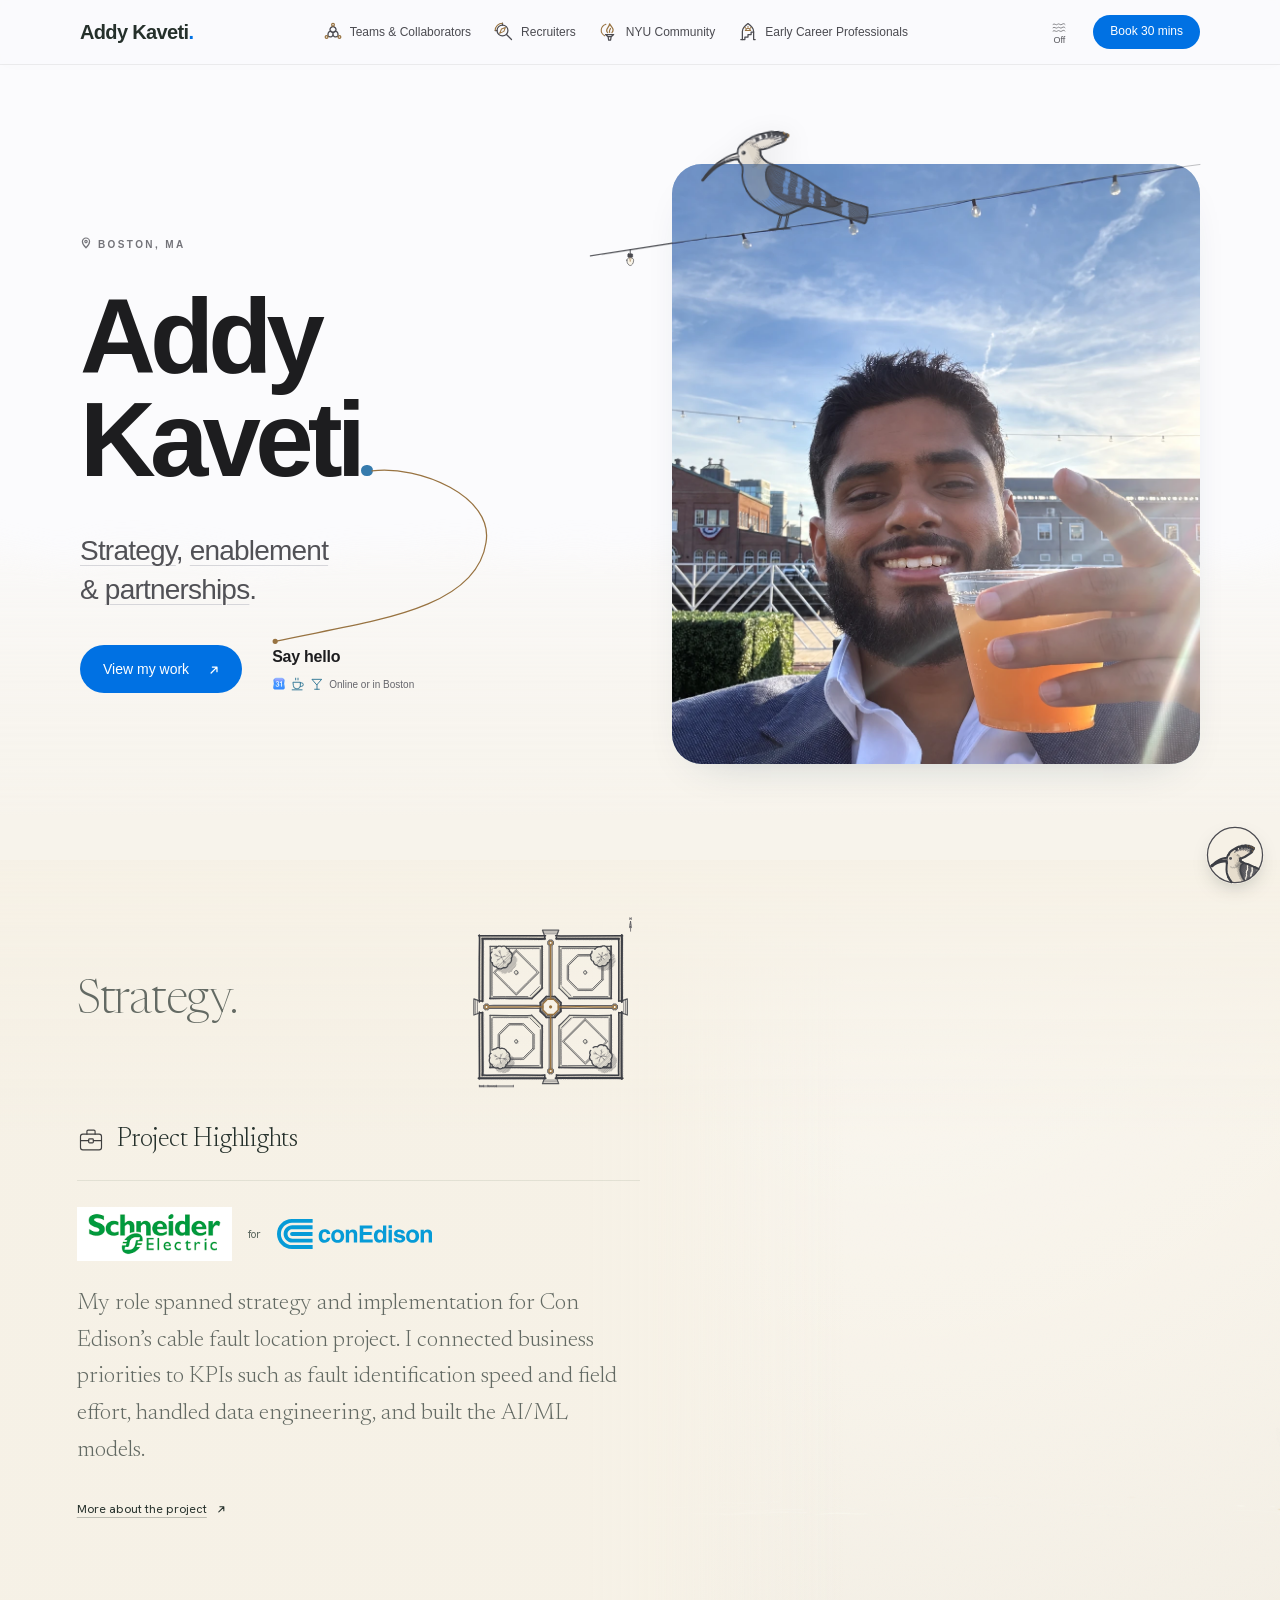
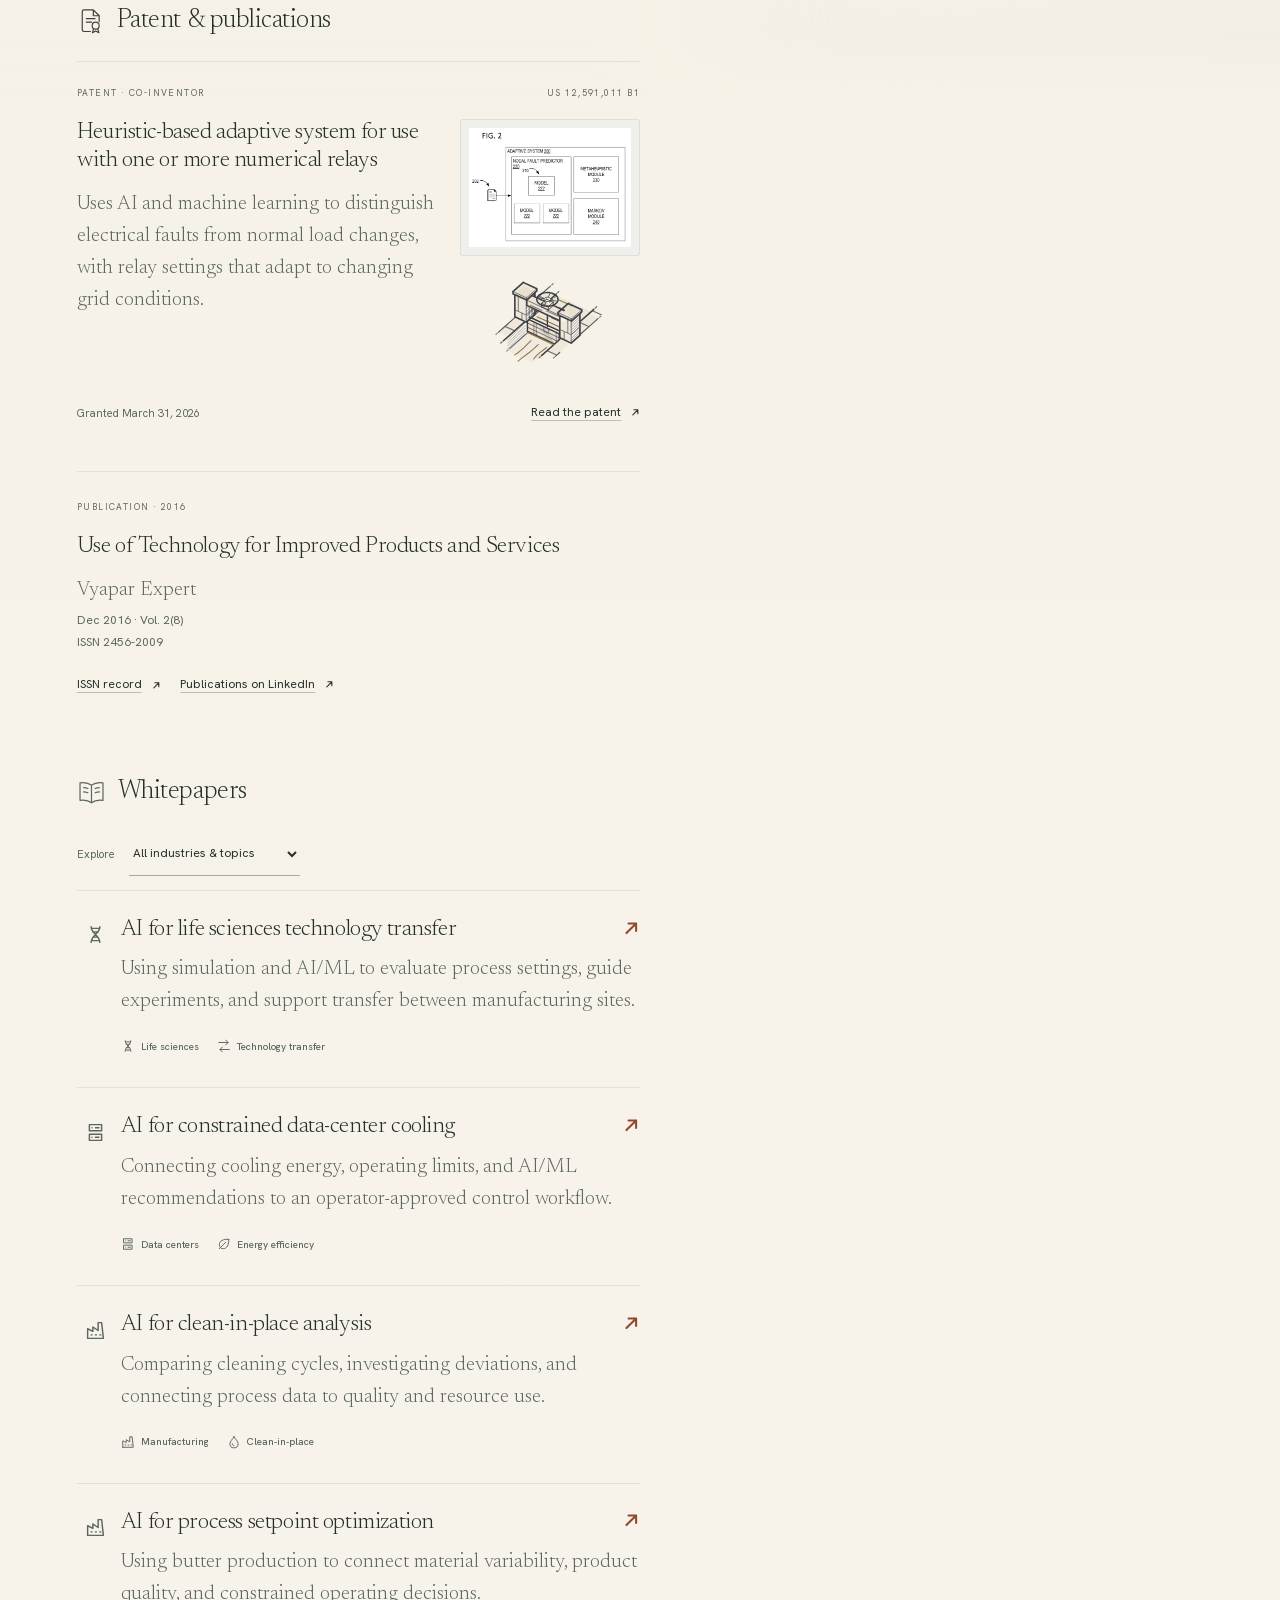
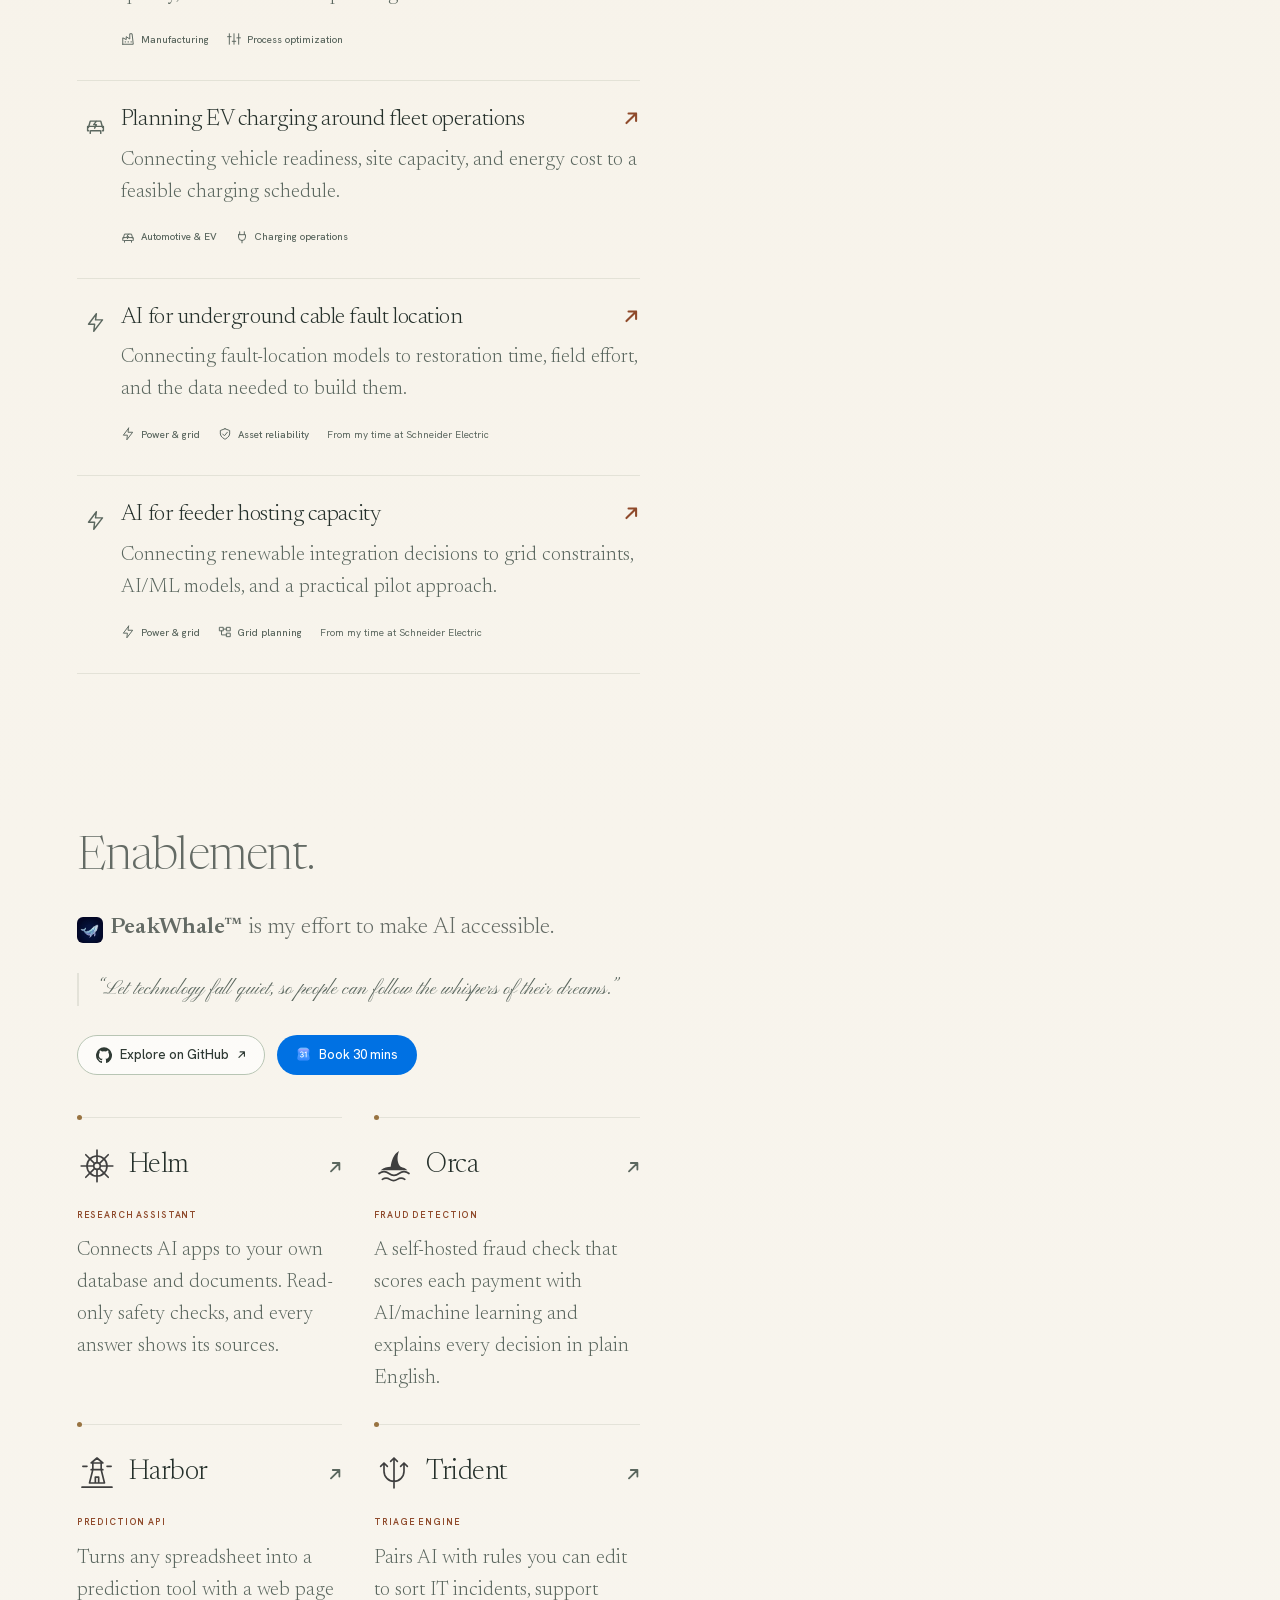
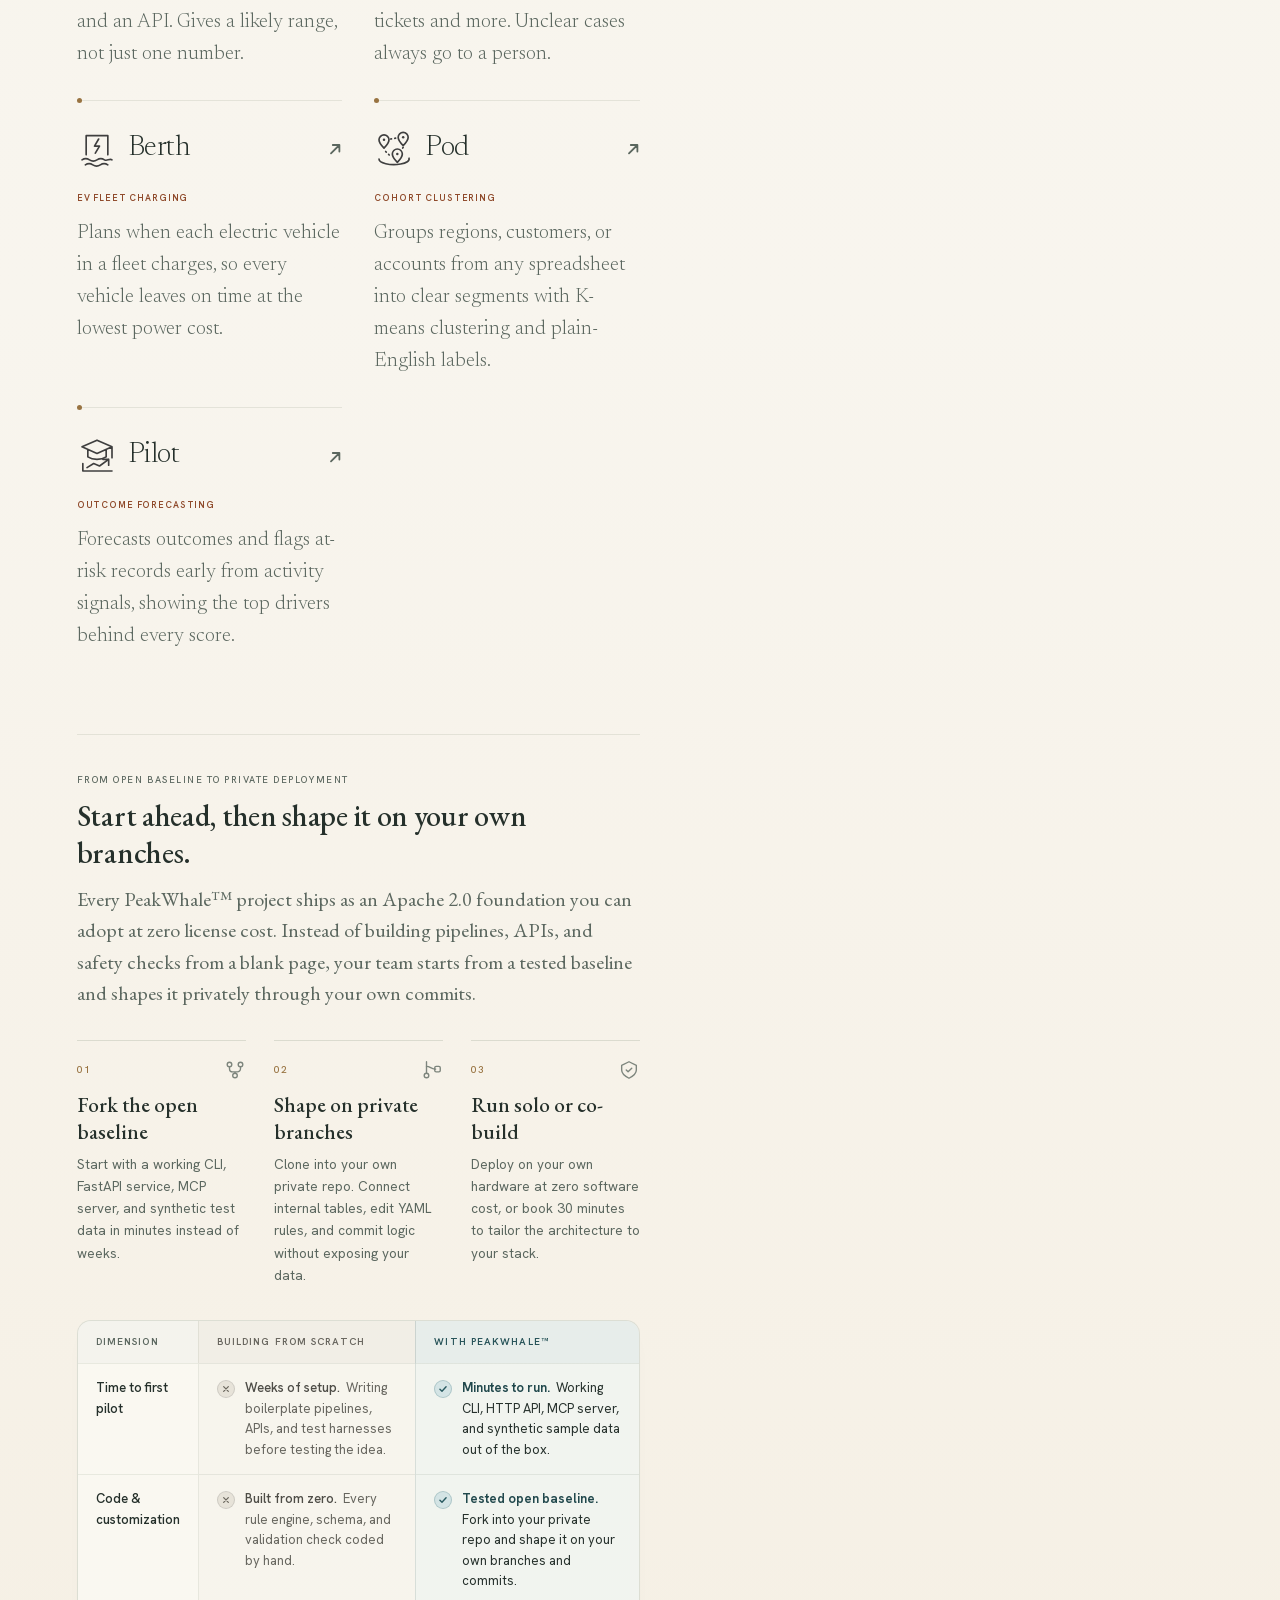
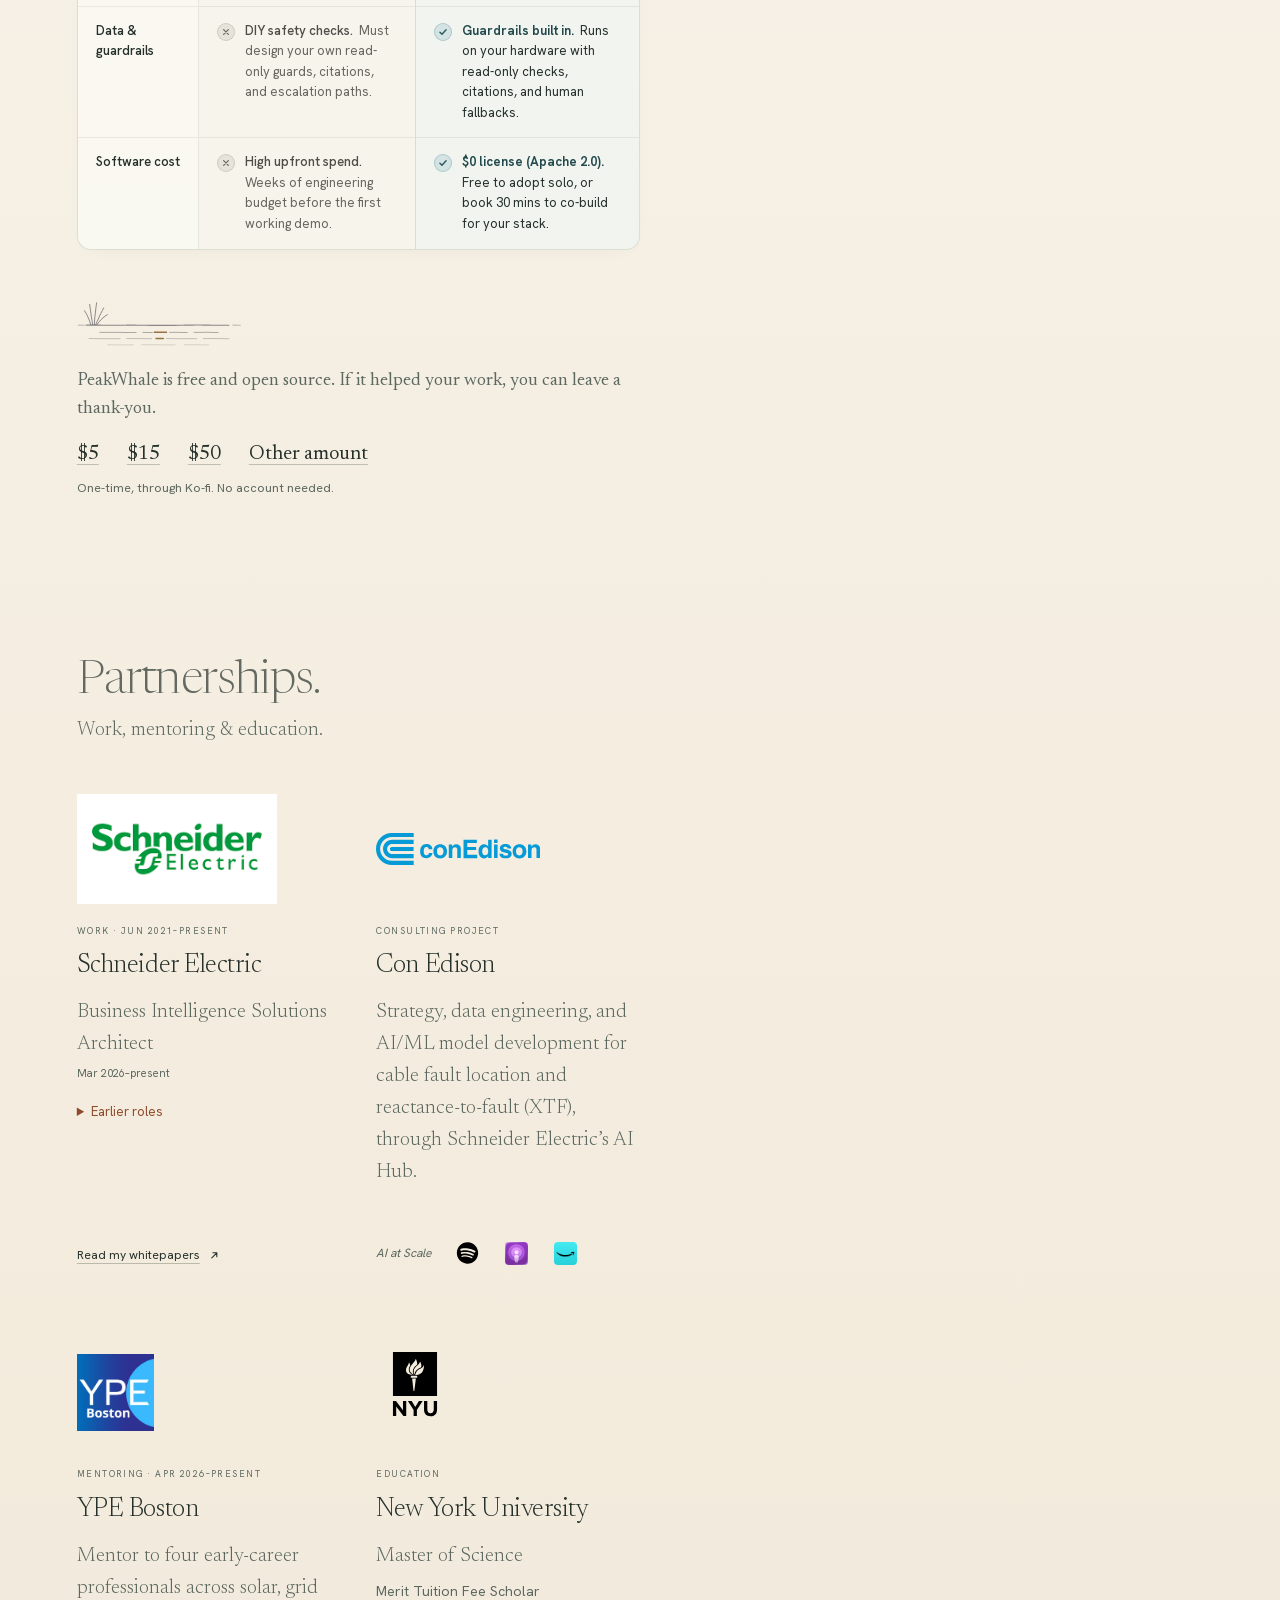
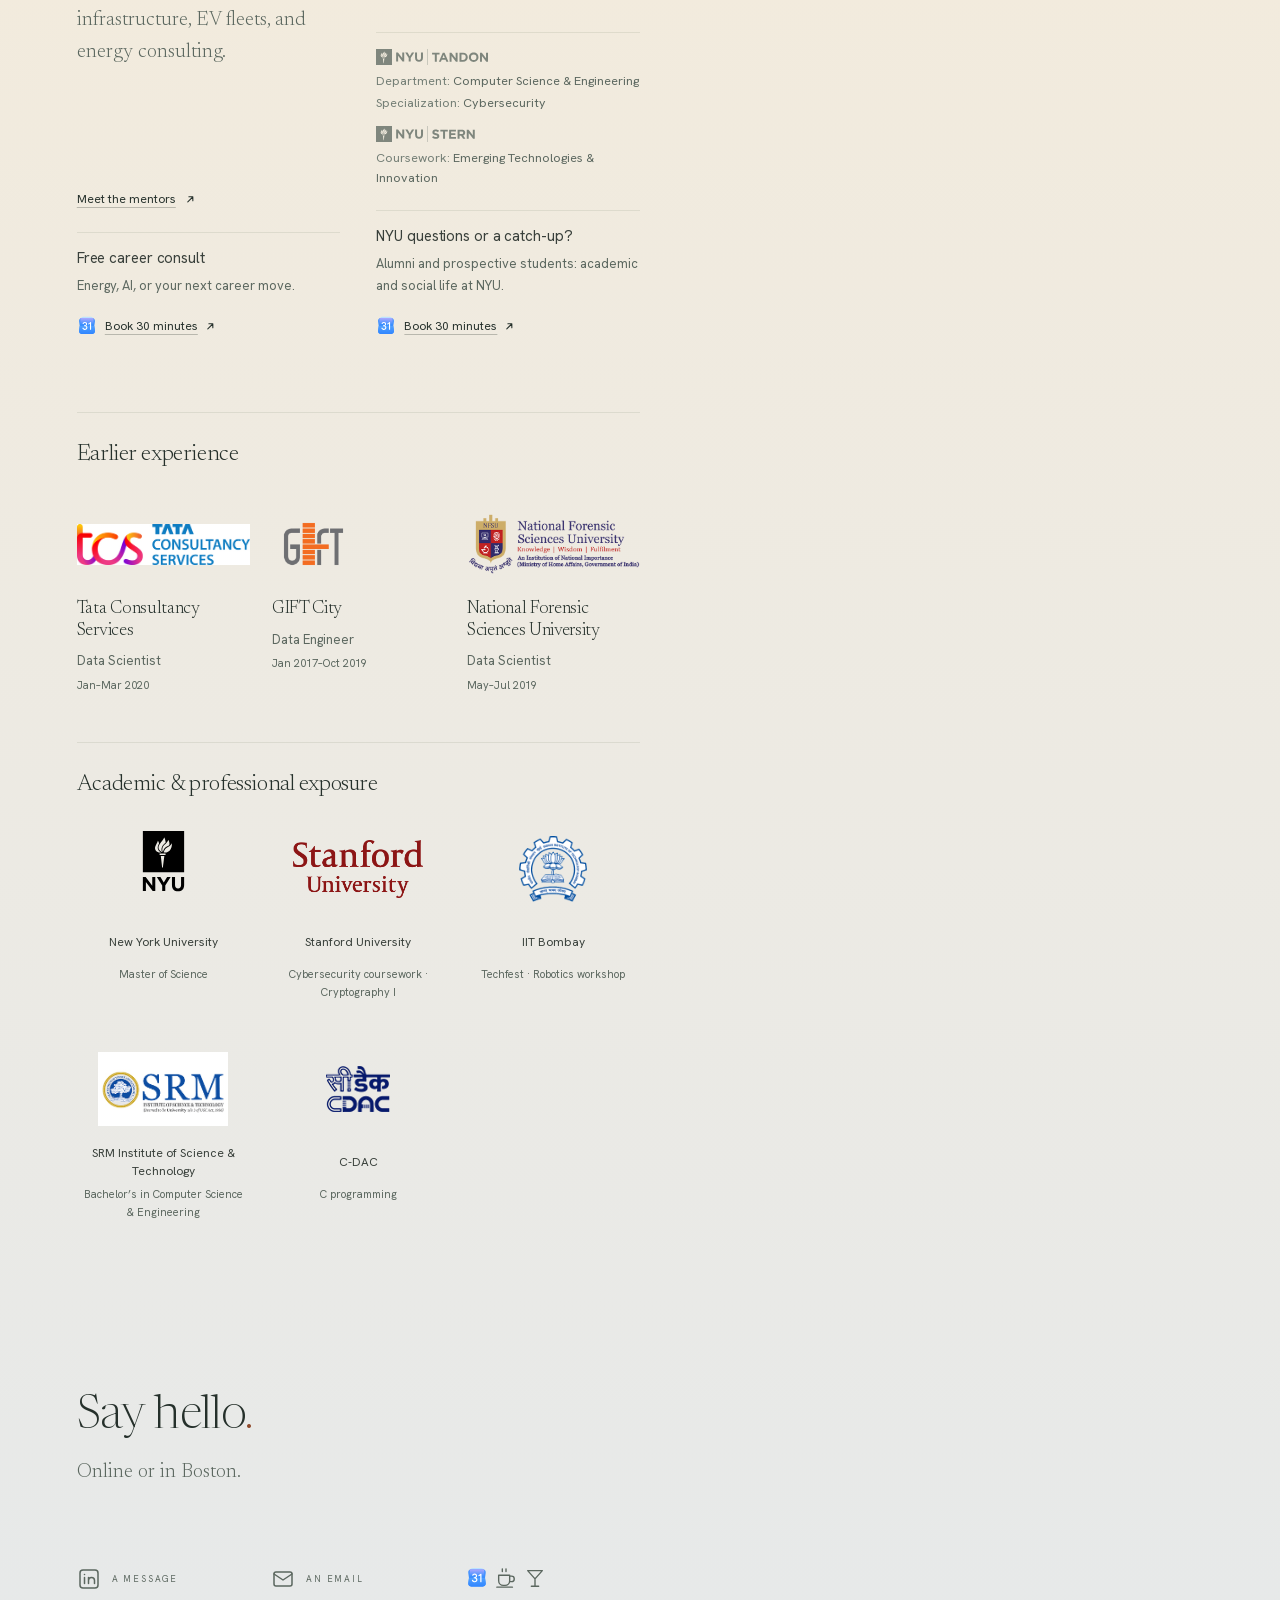
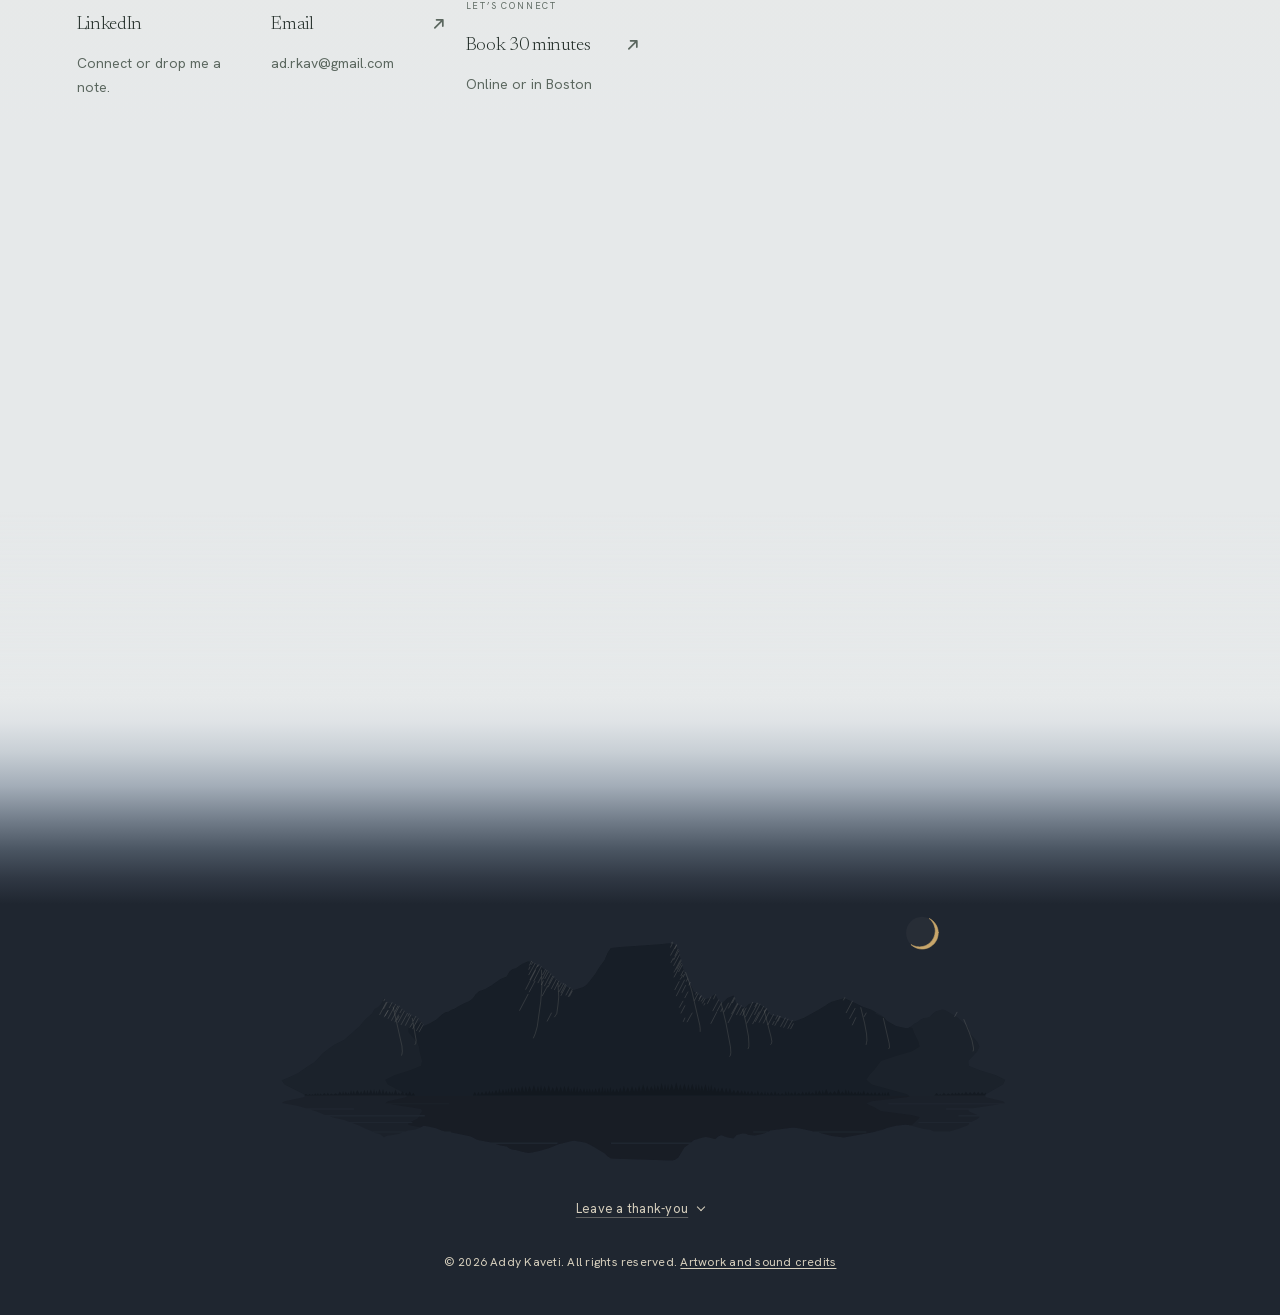
==== commit 318076d0: "Publish site" ====
--- a/index.html
+++ b/index.html
@@ -3,6 +3,7 @@
 <head>
   <meta charset="utf-8">
   <meta name="viewport" content="width=device-width, initial-scale=1">
+  <meta name="robots" content="noai, noimageai">
   <title>Addy Kaveti | Portfolio</title>
   <meta name="description" content="Addy Kaveti. Strategy, enablement, and partnerships. Background, projects, and contact details.">
   <link rel="canonical" href="https://adrkv.github.io/">
@@ -11,154 +12,186 @@
   <meta property="og:description" content="Explore my work and background, or say hello.">
   <meta property="og:url" content="https://adrkv.github.io/">
   <meta property="og:site_name" content="Addy Kaveti">
-  <meta property="og:image" content="https://adrkv.github.io/assets/featured-connect.png">
+  <meta property="og:image" content="https://adrkv.github.io/assets/featured-homepage-garden-20261013.jpg">
   <meta property="og:image:width" content="1200">
   <meta property="og:image:height" content="627">
-  <meta property="og:image:alt" content="Say hello to Addy Kaveti. Background and work, with ways to connect online or in Boston.">
+  <meta property="og:image:alt" content="The top of Addy Kaveti's home page: his name, the line Strategy, enablement and partnerships, a View my work button and a Say hello link, beside his photograph with a line drawing of a hoopoe perched on top.">
   <meta name="twitter:card" content="summary_large_image">
   <meta name="twitter:title" content="Addy Kaveti | Portfolio">
   <meta name="twitter:description" content="Explore my work and background, or say hello.">
-  <meta name="twitter:image" content="https://adrkv.github.io/assets/featured-connect.png">
+  <meta name="twitter:image" content="https://adrkv.github.io/assets/featured-homepage-garden-20261013.jpg">
+  <meta name="twitter:image:alt" content="The top of Addy Kaveti's home page: his name, the line Strategy, enablement and partnerships, a View my work button and a Say hello link, beside his photograph with a line drawing of a hoopoe perched on top.">
   <link rel="icon" type="image/svg+xml" href="assets/addy-icon.svg">
-  <link rel="stylesheet" href="style.css?v=20260928-filter-pills">
+  <script>if(!matchMedia("(prefers-reduced-motion: reduce)").matches)document.documentElement.classList.add("g-motion")</script>
+  <link rel="stylesheet" href="style.css?v=20261014-pw">
   <link rel="stylesheet" href="topics.css?v=20260928-filter-pills">
-  <link rel="stylesheet" href="access.css?v=20260927-whitepaper-bundle">
-  <script src="whitepapers.js?v=20260928-multiselect2" defer></script>
-  <script src="contact-context.js?v=20260928-booking-first" defer></script>
-  <link rel="stylesheet" href="/tips.css?v=20260928-marker-type">
-  <script src="/tips.js?v=20260928-polish2" defer></script>
+  <script src="whitepapers.js?v=20261011-compact" defer></script>
+  <script src="contact-context.js?v=20261014-pw" defer></script>
+  <link rel="stylesheet" href="glass.css?v=20261012-garden">
+  <noscript><style>.glass-menu[hidden]{display:block}.glass-header{position:relative}.hero{padding-top:64px}</style></noscript>
+  <script src="pigment.js?v=20261013-world" defer></script>
+  <script src="world.js?v=20261013-world" defer></script>
+  <script src="world-wash.js?v=20261013-world" defer></script>
+  <script src="world-sky.js?v=20261013-world" defer></script>
+  <script src="world-ground.js?v=20261013-world" defer></script>
+  <script src="world-grass.js?v=20261013-world" defer></script>
+  <script src="world-life.js?v=20261013-world" defer></script>
+  <script src="world-tree.js?v=20261013-world" defer></script>
+  <script src="water-sound.js?v=20261014-pw" data-src="world-assets/v5/water-flow-loop.m4a" data-music="world-assets/v5/cottonwood-waltz.m4a" data-music-volume="0.05" data-music-credit="Music: Cottonwood Waltz, made for this site · Piano recordings: Salamander Grand Piano by Alexander Holm, CC BY 3.0" defer></script>
+  <script src="glass-nav.js?v=20261011-audience-nav" defer></script>
+  <link rel="stylesheet" href="world.css?v=20261014-pw">
+  <link rel="stylesheet" href="water-sound.css?v=20261014-pw">
+  <link rel="stylesheet" href="stream.css?v=20261013-world">
+  <script src="stream.js?v=20261014-pw" defer></script>
+  <link rel="stylesheet" href="refinement.css?v=20261012-garden">
+  <link rel="stylesheet" href="phase-one.css?v=20261013-world">
+  <link rel="stylesheet" href="line-focus.css?v=1">
+  <link rel="stylesheet" href="finish.css?v=20261013-world">
+  <link rel="stylesheet" href="world-wash.css?v=20261013-world">
+  <link rel="stylesheet" href="hero-intro.css?v=20261014-nobg">
+  <link rel="stylesheet" href="world-life.css?v=20261013-world">
+  <link rel="stylesheet" href="hero-blend.css?v=20261013-world">
+  <link rel="stylesheet" href="garden.css?v=20261014-pw">
+  <link rel="stylesheet" href="thanks.css?v=20261014-thanks">
+  <script src="hero-blend.js?v=20261013-world" defer></script>
+  <script src="garden.js?v=20261014-pw" defer></script>
+  <script src="thanks.js?v=20261014-thanks" defer></script>
+  <script src="line-focus.js?v=20261013-world" defer></script>
 </head>
-<body>
+<body class="garden-home">
   <a class="skip" href="#main">Skip to content</a>
-  <header class="header">
-    <div class="tip-dock-slot">
-<section class="tip-widget tip-widget--dock" id="tips" data-tip-widget aria-label="An optional thank-you">
-  <div class="tip-stage">
-    <button class="tip-move" type="button" title="Drag me around · Tap for tips" aria-label="Move tip character. Drag or use arrow keys; Home returns it to the top bar." aria-describedby="tip-move-help">
-    <svg class="tip-character" viewBox="0 0 190 200" aria-hidden="true" focusable="false" xmlns="http://www.w3.org/2000/svg">
-      <ellipse cx="94" cy="178" rx="60" ry="5.5" fill="#212522" opacity=".075"/>
-      <g class="cup-steam" fill="none" stroke="#73928c" stroke-width="2.2" stroke-linecap="round">
-        <path d="M76 34c-10-9 9-12 1-22"/>
-        <path d="M99 31c9-10-8-13 0-23"/>
-      </g>
-      <g class="cup-body" stroke="#212522" stroke-width="3.5" stroke-linecap="round" stroke-linejoin="round">
-        <!-- Springy legs, with feet planted on the same baseline. -->
-        <path d="M72 119c3 13 10 19 3 31l-11 17" fill="none" stroke-width="10"/>
-        <path d="M105 121c-3 18 14 24 22 35" fill="none" stroke-width="10"/>
-        <path d="M62 157c5-1 11 3 12 8 1 5-4 10-11 10H38c-3 0-4-3-2-6 6-8 14-8 22-9z" fill="#346c72"/>
-        <path d="M39 172h27" fill="none" stroke="#faf9f6" stroke-width="1.5" opacity=".65"/>
-        <g class="cup-toe">
-          <path d="M122 151c5-1 10 3 11 6l15 6c7 3 7 11-1 12h-24c-8 0-11-5-8-11l4-10z" fill="#346c72"/>
-          <path d="M123 171h25" fill="none" stroke="#faf9f6" stroke-width="1.5" opacity=".65"/>
-        </g>
-        <!-- The handle stays visible behind the cup. -->
-        <path d="M121 58c30-5 37 12 25 29-5 7-13 11-23 12l-2-12c12-1 22-12 16-17-4-3-10-2-15-1z" fill="#f5e8ca"/>
-        <!-- Rubber-hose arm and a small resting glove. -->
-        <path d="M59 85C24 90 23 118 43 125" fill="none" stroke-width="8"/>
-        <path d="M40 116c4-7 8-8 11-6l3 6c5-2 8 2 6 5l-3 3c3 2 2 7-2 8-4 3-10 2-14-2-5-5-5-10-1-14z" fill="#fffdf6"/>
-        <path d="m43 118 8 4m-9 2 7 3" fill="none" stroke-width="1.5"/>
-        <!-- Curved ceramic body and the coffee surface. -->
-        <path d="M48 48h82l-8 51c-2 19-17 31-34 30-19-1-32-12-35-30z" fill="#f5e8ca"/>
-        <path d="M52 63c21 8 51 8 75-1" fill="none" stroke="#346c72" stroke-width="5"/>
-        <path d="M60 102c2 8 5 13 11 17" fill="none" stroke="#fffdf6" stroke-width="3" opacity=".8"/>
-        <ellipse cx="89" cy="48" rx="41" ry="10" fill="#fff4d9"/>
-        <ellipse cx="89" cy="48" rx="33" ry="5.5" fill="#715445" stroke-width="2"/>
-        <path d="M66 47c10-3 27-4 40-1" fill="none" stroke="#bc9774" stroke-width="1.5"/>
-        <g class="cup-eyes" stroke="none" fill="#212522">
-          <ellipse cx="77" cy="84" rx="7" ry="13" transform="rotate(-6 77 84)"/>
-          <ellipse cx="103" cy="83" rx="7" ry="13" transform="rotate(6 103 83)"/>
-          <path d="m75 73 6 2-5 6zM101 72l6 2-5 6z" fill="#f5e8ca"/>
-        </g>
-        <path d="M84 94c4 3 8 3 11 0" fill="none" stroke-width="2"/>
-        <path d="M78 103c7 7 19 7 25-3-2 13-14 20-25 3z" fill="#212522" stroke-width="2"/>
-        <path d="M89 112c2-2 5-2 8-1-3 3-5 4-8 1z" fill="#ba7c61" stroke="none"/>
-        <path d="m65 100 4 1m42-4 4-1" fill="none" stroke="#bf947a" stroke-width="2"/>
-        <!-- A friendly, occasional wave. -->
-        <g class="cup-hand">
-          <path d="M124 87c13 8 28 6 33-11" fill="none" stroke-width="8"/>
-          <path d="m152 80 12 1 2-8-11-3z" fill="#fffdf6" stroke-width="2.5"/>
-          <path d="M156 73c-7-4-11-12-8-15 2-2 5 0 8 4l-2-17c0-5 5-6 7-2l3 13 1-18c1-5 6-4 6 1l-1 18 6-12c3-4 7-1 5 3l-6 16c-2 6-4 10-9 12z" fill="#fffdf6" stroke-width="2.5"/>
-          <path d="m160 63 5 3m-1-11 1 5m5-3-1 5" fill="none" stroke-width="1.5"/>
-        </g>
-      </g>
-    </svg>
-    </button>
-    <span class="tip-sr-only" id="tip-move-help">Tap for tips, drag to move, or use the arrow keys. Press Home to return to the top bar.</span>
-    <div class="tip-pitch">
-      <div class="tip-badge" role="img" aria-label="7-plus whitepapers, 6-plus AI projects, and 30-minute chats">
-        <span class="tip-badge-row" aria-hidden="true"><span class="tip-badge-number">7<span>+</span></span><span class="tip-badge-label">Whitepapers</span></span>
-        <span class="tip-badge-row" aria-hidden="true"><span class="tip-badge-number">6<span>+</span></span><span class="tip-badge-label">AI projects</span></span>
-        <span class="tip-badge-foot" aria-hidden="true">30-min chats</span>
-      </div>
-      <div class="tip-controls">
-        <a class="tip-fallback" href="https://ko-fi.com/adrkv/5?hidefeed=true" target="_blank" rel="noopener noreferrer">Tips welcome <span class="tip-heart" aria-hidden="true">❤️</span></a>
-        <button class="tip-trigger" hidden type="button" aria-expanded="false" aria-controls="tip-options" aria-label="Tips welcome">
-          <span>Tips welcome</span>
-          <span class="tip-heart" aria-hidden="true">❤️</span>
-        </button>
+  <header class="glass-header">
+    <div class="glass-nav wrap">
+      <a class="glass-brand" href="#main" aria-label="Addy Kaveti, back to top">Addy Kaveti<span aria-hidden="true">.</span></a>
+      <nav class="glass-audiences" aria-label="Choose how to connect">
+        <a href="meet.html?audience=teams" data-audience="teams"><svg class="glass-audience-icon" width="20" height="20" viewBox="0 0 32 32" fill="none" stroke="currentColor" stroke-width="2" stroke-linecap="round" stroke-linejoin="round" aria-hidden="true" focusable="false"><path class="glass-icon-orbit" d="M16 7C8.8 10.1 10.2 15.5 16 17C21.8 15.5 23.2 10.1 16 7ZM8 22.5C7.1 15.1 12.5 12.3 16 17C17.6 22.8 12.3 25.7 8 22.5ZM24 22.5C24.9 15.1 19.5 12.3 16 17C14.4 22.8 19.7 25.7 24 22.5Z"/><g class="glass-icon-core" stroke="var(--icon-accent,currentColor)"><circle cx="16" cy="4.4" r="2.2"/><circle cx="5.7" cy="24" r="2.2"/><circle cx="26.3" cy="24" r="2.2"/></g></svg><span class="glass-audience-label">Teams &amp; Collaborators</span></a>
+        <a href="meet.html?audience=recruiters" data-audience="recruiters"><svg class="glass-audience-icon" width="20" height="20" viewBox="0 0 32 32" fill="none" stroke="currentColor" stroke-width="2" stroke-linecap="round" stroke-linejoin="round" aria-hidden="true" focusable="false"><circle cx="13.6" cy="13.6" r="8.7"/><path d="m20 20 8 8M1.9 13.6h3M13.6 1.9v3"/><path d="M1.9 13.6A11.7 11.7 0 0 1 13.6 1.9" stroke="var(--icon-accent,currentColor)" stroke-width="1.7"/><path class="glass-icon-core" d="m9 18.2 3-7 6.2-2.4-2.4 6.2Z" stroke="var(--icon-accent,currentColor)" stroke-width="1.7"/></svg><span class="glass-audience-label">Recruiters</span></a>
+        <a href="meet.html?audience=nyu" data-audience="nyu"><svg class="glass-audience-icon glass-audience-torch" width="20" height="20" viewBox="0 0 32 32" fill="none" stroke="currentColor" stroke-width="2" stroke-linecap="round" stroke-linejoin="round" aria-hidden="true" focusable="false"><path d="M11 3.5C2 6.5 1 17.5 9 22" stroke="var(--icon-accent,currentColor)" stroke-width="1.7"/><path class="glass-icon-core" d="M14 17C8.2 11.8 16.8 8.8 17 3C20.8 9.1 25.2 12.1 20.7 17M17.1 16.4c-1.7-2.2.9-4 1.2-6" stroke="var(--icon-accent,currentColor)"/><path d="M10.5 20h13l-4 3.5h-5ZM14.5 23.5l1 5.5h3l1-5.5"/></svg><span class="glass-audience-label">NYU Community</span></a>
+        <a href="meet.html?audience=early-career" data-audience="early-career"><svg class="glass-audience-icon" width="20" height="20" viewBox="0 0 32 32" fill="none" stroke="currentColor" stroke-width="2" stroke-linecap="round" stroke-linejoin="round" aria-hidden="true" focusable="false"><path d="M7 28V15C7 9.6 12.5 5 16 2.5C19.5 5 25 9.6 25 15V28M25 28h2.5"/><path class="glass-icon-steps" d="M4.5 28H11v-4h5v-4h5v-4h4"/><path class="glass-icon-core" d="M12.5 13.6a3.5 3.5 0 0 1 7 0M11.7 13.6h8.6M16 7v1M11.1 8.8l.8.8M20.9 8.8l-.8.8" stroke="var(--icon-accent,currentColor)" stroke-width="1.7"/></svg><span class="glass-audience-label">Early Career Professionals</span></a>
+      </nav>
+      <div class="glass-actions">
+        <a class="glass-book" href="meet.html" data-booking-context>Book 30 mins</a>
       </div>
     </div>
-  </div>
-  <div class="tip-panel" id="tip-options" hidden>
-    <div class="tip-panel-heading">
-      <p>One-time thank-you · USD</p>
-      <button class="tip-dismiss" type="button" aria-label="Close thank-you options"><svg width="14" height="14" viewBox="0 0 14 14" fill="none" aria-hidden="true"><path d="m3 3 8 8M11 3l-8 8" stroke="currentColor" stroke-width="1.5" stroke-linecap="round"/></svg></button>
-    </div>
-    <p class="tip-value">If something helped, tips are welcome.</p>
-    <div class="tip-amounts" role="group" aria-label="Choose a thank-you amount">
-      <a class="tip-amount" data-tip-amount="5" href="https://ko-fi.com/adrkv/5?hidefeed=true" target="_blank" rel="noopener noreferrer" aria-label="Give a $5 one-time thank-you on Ko-fi (opens in a new tab)"><span class="tip-amount-value">$5</span><span class="tip-amount-label">A coffee</span></a>
-      <a class="tip-amount" data-tip-amount="15" href="https://ko-fi.com/adrkv/15?hidefeed=true" target="_blank" rel="noopener noreferrer" aria-label="Give a $15 one-time thank-you on Ko-fi (opens in a new tab)"><span class="tip-amount-value">$15</span><span class="tip-amount-label">Cheers</span></a>
-      <a class="tip-amount" data-tip-amount="50" href="https://ko-fi.com/adrkv/50?hidefeed=true" target="_blank" rel="noopener noreferrer" aria-label="Give a $50 one-time thank-you on Ko-fi (opens in a new tab)"><span class="tip-amount-value">$50</span><span class="tip-amount-label">That helped</span></a>
-    </div>
-    <div class="tip-panel-footer"><p class="tip-footnote" data-tip-checkout-note>Continue on Ko-fi.</p><button class="tip-reset" type="button" hidden>Back to top bar <span aria-hidden="true">↖</span></button></div>
-  </div>
-</section>
-    </div>
-    <nav class="audience-links" aria-label="Choose how to connect">
-      <a href="meet.html?audience=teams" data-audience="teams"><svg width="16" height="16" viewBox="0 0 24 24" fill="none" stroke="currentColor" stroke-width="1.6" stroke-linecap="round" aria-hidden="true"><circle cx="9" cy="7" r="3"/><path d="M3 21v-3a6 6 0 0 1 12 0v3M16 4a3 3 0 0 1 0 6M18 13a5 5 0 0 1 3 5v3"/></svg><span>Teams &amp; collaborators</span></a>
-      <a href="meet.html?audience=recruiters" data-audience="recruiters"><svg width="16" height="16" viewBox="0 0 24 24" fill="none" stroke="currentColor" stroke-width="1.6" stroke-linecap="round" stroke-linejoin="round" aria-hidden="true"><rect x="3" y="7" width="18" height="14" rx="2"/><path d="M8 7V4h8v3M3 12a20 20 0 0 0 18 0M10 13h4"/></svg><span>Recruiters</span></a>
-      <a href="meet.html?audience=nyu" data-audience="nyu"><img src="assets/nyu.svg" width="16" height="16" alt=""><span>NYU community</span></a>
-      <a href="meet.html?audience=early-career" data-audience="early-career"><svg width="16" height="16" viewBox="0 0 24 24" fill="none" stroke="currentColor" stroke-width="1.6" stroke-linecap="round" stroke-linejoin="round" aria-hidden="true"><circle cx="8" cy="7" r="3"/><path d="M2 21v-3a6 6 0 0 1 12 0v3M16 12l6-6M16 6h6v6"/></svg><span>Early-career professionals</span></a>
-    </nav>
   </header>
-  <main id="main">
+  <main id="main" class="garden">
     <section class="hero wrap" aria-labelledby="hero-title">
       <div class="hero-copy">
-        <p class="eyebrow"><span class="location-label"><span class="location-pin" aria-hidden="true">📍</span> BOSTON, MA</span></p>
+        <p class="eyebrow"><span class="location-label"><span class="location-pin" aria-hidden="true"><svg class="ui-pin" width="0.92em" height="0.92em" viewBox="0 0 14 14" fill="none" stroke="currentColor" stroke-width="1.4" stroke-linecap="round" stroke-linejoin="round" focusable="false"><path d="M7 12.6S2.8 8.9 2.8 5.4a4.2 4.2 0 1 1 8.4 0c0 3.5-4.2 7.2-4.2 7.2Z"/><circle cx="7" cy="5.4" r="1.4"/></svg></span> BOSTON, MA</span></p>
         <h1 id="hero-title">Addy<br> <span class="surname">Kaveti<span class="period" aria-hidden="true"></span></span></h1>
-        <p class="hero-intro"><a href="#strategy">Strategy</a>, <a href="#enablement">enablement</a><br> & <a href="#partnerships">partnerships</a>.</p>
+        <div class="hero-intro-wrap">
+          <p class="hero-intro"><a href="#strategy" data-hero-topic="strategy">Strategy</a>, <a href="#enablement" data-hero-topic="enablement">enablement</a><br> &amp; <a href="#partnerships" data-hero-topic="partnerships">partnerships</a>.</p>
+          <div class="hero-previews" aria-label="Section previews">
+            <div class="hero-preview-pill" data-hero-pill="strategy">
+              <a class="hero-preview-item" href="#patent-publications">
+                <svg class="hero-preview-svg" width="16" height="16" viewBox="0 0 48 48" fill="none" stroke="currentColor" stroke-width="2.4" stroke-linecap="round" stroke-linejoin="round" aria-hidden="true"><path d="M23 42H12a3 3 0 0 1-3-3V8a3 3 0 0 1 3-3h16l10 10v10M28 5v10h10M16 20h15M16 26h9"/><circle cx="32" cy="32" r="6"/><path d="m28.5 37-2 7 5.5-3 5.5 3-2-7"/></svg>
+                <span>Patent</span>
+              </a>
+              <span class="hero-preview-sep" aria-hidden="true"></span>
+              <a class="hero-preview-item" href="#whitepapers">
+                <svg class="hero-preview-svg" width="16" height="16" viewBox="0 0 48 48" fill="none" stroke="currentColor" stroke-width="2.4" stroke-linecap="round" stroke-linejoin="round" aria-hidden="true"><path d="M24 12c-5-4-12-5-19-4v29c7-1 14 0 19 4 5-4 12-5 19-4V8c-7-1-14 0-19 4Zm0 0v29M11 16c3 0 5 .6 7 1.5M11 23c3 0 5 .6 7 1.5M30 17.5c2-.9 4-1.5 7-1.5M30 24.5c2-.9 4-1.5 7-1.5"/></svg>
+                <span>Whitepapers</span>
+              </a>
+            </div>
+            <div class="hero-preview-pill" data-hero-pill="enablement">
+              <a class="hero-preview-item" href="#enablement">
+                <img class="hero-preview-pw" src="assets/logo.png" width="18" height="18" alt="">
+                <span><strong>PeakWhale™</strong> <span class="hero-preview-sub">· Open-source AI</span></span>
+              </a>
+            </div>
+            <div class="hero-preview-pill" data-hero-pill="partnerships">
+              <a class="hero-preview-item" href="#partnerships" aria-label="Schneider Electric">
+                <span class="hero-preview-se"><img src="assets/schneider-electric-transparent.png" alt="Schneider Electric"></span>
+              </a>
+              <span class="hero-preview-sep" aria-hidden="true"></span>
+              <a class="hero-preview-item" href="#nyu">
+                <svg class="hero-preview-nyu-torch" width="15" height="15" viewBox="20 0 52 52" fill="currentColor" aria-hidden="true"><path d="M72 52H20V0H72V52ZM44.2 45.9C44.26 46.29 45.05 46.46 45.23 45.92L47.05 31.51H42.63L44.2 45.92ZM48.59 30.47V28.29H41.08V30.47H48.59ZM46.42 27.22C55.93 27.57 56.61 18.89 56.65 15.65C56.65 15.46 56.55 15.45 56.51 15.58C56.23 16.26 54.99 18.68 51.56 20.14C48.5 21.46 46.66 24.44 46.33 27.12C46.32 27.18 46.38 27.22 46.42 27.22ZM45.37 26.59C46.87 19.37 52.75 19.2 53.28 17.82C54.1 15.69 52.6 11.9 52.22 11.45C52.18 11.4 52.12 11.43 52.11 11.47C51.32 13.22 50.02 14.89 49.08 15.65C47.74 16.73 42.64 20.51 45.25 26.59C45.28 26.66 45.36 26.65 45.37 26.59ZM44.33 26.88C41.15 20.08 47.52 15.68 48.56 14.73C48.7 14.6 48.67 14.47 48.67 14.31C48.67 12.17 47.44 8.7 47.04 8.2C46.98 8.13 46.93 8.16 46.91 8.24C46.37 10.36 43.47 13.51 42.88 14.19C37.96 20.04 39.09 23.6 44.22 26.96C44.29 27 44.37 26.96 44.33 26.88ZM42.91 27.12C37.58 23.94 38.11 19.4 40.32 16.06C40.37 15.99 40.39 15.87 40.37 15.74C40.28 14.94 39.41 12.94 39.05 12.39C38.96 12.25 38.88 12.26 38.87 12.36C38.84 13.27 37.81 15.54 36.23 18.16C34.55 20.95 34.55 27 42.89 27.24C42.97 27.24 43 27.16 42.91 27.12Z"/></svg>
+                <span>NYU</span>
+              </a>
+              <span class="hero-preview-sep" aria-hidden="true"></span>
+              <a class="hero-preview-item" href="#ype-boston">
+                <img class="hero-preview-ype" src="assets/ype-boston.png" width="16" height="16" alt="">
+                <span>YPE</span>
+              </a>
+            </div>
+          </div>
+        </div>
         <div class="hero-actions">
-          <a class="button" href="#work">View my work <span aria-hidden="true">↗</span></a>
+          <a class="button" href="#work">View my work <span aria-hidden="true"><svg class="ui-arrow" width="0.72em" height="0.72em" viewBox="0 0 12 12" fill="none" stroke="currentColor" stroke-width="1.5" stroke-linecap="round" stroke-linejoin="round" focusable="false"><path d="M2.5 9.5L9.5 2.5M4 2.5H9.5V8"/></svg></span></a>
           <div class="hero-connect">
             <a class="hero-greeting" href="#contact" aria-label="Say hello online, or over coffee or a drink in Boston"><span class="greeting-label">Say hello</span><span class="greeting-hint"><span class="meeting-icons" aria-hidden="true"><img src="assets/google-calendar.svg" width="14" height="14" alt=""><svg width="14" height="14" viewBox="0 0 24 24" fill="none" stroke="currentColor" stroke-width="1.5" stroke-linecap="round" stroke-linejoin="round" aria-hidden="true" focusable="false"><path d="M4 9h12v6a5 5 0 0 1-5 5H9a5 5 0 0 1-5-5Zm12 1h2a3 3 0 0 1 0 6h-2M2 22h17M8 2v3M12 2v3"/></svg><svg width="14" height="14" viewBox="0 0 24 24" fill="none" stroke="currentColor" stroke-width="1.5" stroke-linecap="round" stroke-linejoin="round" aria-hidden="true" focusable="false"><path d="M4 4h16l-8 9Zm8 9v8M8 21h8"/></svg></span><span>Online or in Boston</span></span></a>
           </div>
         </div>
 
-        <svg class="hello-curve" fill="none" stroke="currentColor" stroke-width="1.7" stroke-linecap="round" stroke-linejoin="round" aria-hidden="true" focusable="false"><path class="hello-curve-line"/><path class="hello-curve-head"/></svg>
+        <svg class="hello-curve" fill="none" stroke="currentColor" stroke-width="1.7" stroke-linecap="round" stroke-linejoin="round" aria-hidden="true" focusable="false"><path class="hello-curve-line" pathLength="1"/><path class="hello-curve-head"/></svg>
       </div>
       <figure class="portrait-frame">
-        <img src="assets/portrait-grooming-candidate.png" width="1087" height="1447" alt="Addy smiling outdoors in a blazer and open-collar shirt, raising a drink beneath the evening sky." fetchpriority="high">
+        <img src="assets/portrait-grooming-candidate.webp?v=20261013" width="1087" height="1447" alt="Addy smiling outdoors in a blazer and open-collar shirt, raising a drink beneath the evening sky." fetchpriority="high">
+        <div class="portrait-stage"><svg class="portrait-ether" viewBox="0 0 1087 1447" fill="none" aria-hidden="true" focusable="false"><defs><radialGradient id="ether-brush" cx="50%" cy="50%" r="50%"><stop offset="0%" stop-color="#fff" stop-opacity="1"/><stop offset="55%" stop-color="#fff" stop-opacity="0.82"/><stop offset="100%" stop-color="#000" stop-opacity="0"/></radialGradient><radialGradient id="bulb-halo" cx="50%" cy="50%" r="50%"><stop offset="0%" stop-color="#fff9e2" stop-opacity="0.96"/><stop offset="26%" stop-color="#f4c974" stop-opacity="0.68"/><stop offset="62%" stop-color="#b58946" stop-opacity="0.24"/><stop offset="100%" stop-color="#987341" stop-opacity="0"/></radialGradient><mask id="ether-reveal-mask" maskUnits="userSpaceOnUse" x="-260" y="-160" width="1500" height="1750"><rect x="-260" y="-160" width="1500" height="1750" fill="#000"/><circle id="ether-mask-trail" cx="224" cy="134" r="0" fill="url(#ether-brush)" opacity="0.6"/><circle id="ether-mask-main" cx="224" cy="134" r="0" fill="url(#ether-brush)"/></mask></defs><g class="ether-wire-layer" stroke="#3d3f45" stroke-linecap="round" stroke-linejoin="round"><path class="ether-wire-out" d="M-168 189 Q-84 176 0 163" stroke-width="2.4" stroke-opacity="0.82"/><path class="ether-wire-out-sketch" d="M-144 187 Q-66 175 0 164.6" stroke-width="1.1" stroke-opacity="0.45"/><path id="ether-wire-span" d="M0 163 Q224 134 367 111 L619 73 L911 24 L1087 1" stroke="#3d3f45" stroke-width="1.6" stroke-opacity="0.42"/><g class="ether-outside-bulb" stroke="#3d3f45"><path d="M-86 176 L-86 186" stroke-width="1.8"/><rect x="-91" y="185" width="10" height="7" rx="1.5" fill="#4b4b51" stroke-width="1.1"/><path d="M-93 198 C-93 191 -79 191 -79 198 C-79 205 -83 209 -86 209 C-89 209 -93 205 -93 198 Z" fill="#f7eed7" fill-opacity="0.55" stroke-width="1.3"/><path d="M-88 193 L-86 201 L-84 193" stroke="#987341" stroke-width="1.1" stroke-opacity="0.8"/></g></g><g class="ether-reveal" mask="url(#ether-reveal-mask)"><g class="ether-geometry" stroke="#d8b577" stroke-linecap="round" stroke-linejoin="round"><ellipse cx="595" cy="418" rx="310" ry="104" transform="rotate(-14 595 418)" stroke-width="1.35" stroke-opacity="0.55" stroke-dasharray="6 8"/><ellipse cx="595" cy="418" rx="260" ry="82" transform="rotate(22 595 418)" stroke-width="1.15" stroke-opacity="0.42"/><circle cx="595" cy="410" r="235" stroke-width="1.25" stroke-opacity="0.48"/><circle cx="595" cy="410" r="182" stroke-width="1" stroke-opacity="0.36" stroke-dasharray="3 7"/><path d="M224 134 L382 138 L776 232 L595 246 L332 790 L224 134 M382 138 L595 246 L907 61 M633 104 L776 232 L855 412 L595 410" stroke-width="1.15" stroke-opacity="0.52" stroke-dasharray="4 6"/><g class="ether-chaos-star" transform="translate(776 232)"><circle r="42" stroke-width="1.15" stroke-opacity="0.52"/><circle r="14" stroke-width="1.2" stroke-opacity="0.65"/><path d="M-52 0 L52 0 M0 -52 L0 52 M-37 -37 L37 37 M-37 37 L37 -37" stroke-width="1.4" stroke-opacity="0.76"/><path d="M44 -6 L52 0 L44 6 M-44 -6 L-52 0 L-44 6 M-6 -44 L0 -52 L6 -44 M-6 44 L0 52 L6 44 M29 -37 L37 -37 L37 -29 M-29 37 L-37 37 L-37 29 M-37 -29 L-37 -37 L-29 -37 M29 37 L37 37 L37 29" stroke-width="1.35" stroke-opacity="0.78"/></g><g class="ether-toast-cube" transform="translate(332 790)"><circle r="64" stroke-width="1.2" stroke-opacity="0.52" stroke-dasharray="4 5"/><polygon points="0,-46 40,-23 40,23 0,46 -40,23 -40,-23" stroke-width="1.25" stroke-opacity="0.58"/><path d="M0 -46 L0 0 M40 23 L0 0 M-40 23 L0 0 M-28 -28 L28 28 M-28 28 L28 -28" stroke-width="1.1" stroke-opacity="0.48"/><circle r="5" fill="#fff7dc" fill-opacity="0.85" stroke="none"/></g><circle cx="224" cy="134" r="56" stroke-width="1.1" stroke-opacity="0.48" stroke-dasharray="3 5"/><circle cx="595" cy="246" r="5" fill="#f6d58e" stroke="none"/><circle cx="776" cy="232" r="4.5" fill="#fff7dc" stroke="none"/></g><g class="ether-bulbs"><g class="ether-bulb" transform="translate(-86 198)"><circle r="56" fill="url(#bulb-halo)"/><circle r="7" fill="#fff9e6" fill-opacity="0.9"/><path d="M-16 0 L16 0 M0 -16 L0 16" stroke="#fff7dc" stroke-width="1.2" stroke-opacity="0.75"/></g><g class="ether-bulb" transform="translate(161 168)"><circle r="76" fill="url(#bulb-halo)"/><circle r="9.5" fill="#fff9e6" fill-opacity="0.92"/><path d="M-22 0 L22 0 M0 -22 L0 22 M-11 -11 L11 11 M-11 11 L11 -11" stroke="#fff7dc" stroke-width="1.3" stroke-opacity="0.75"/></g><g class="ether-bulb" transform="translate(382 138)"><circle r="78" fill="url(#bulb-halo)"/><circle r="10" fill="#fff9e6" fill-opacity="0.94"/><path d="M-24 0 L24 0 M0 -24 L0 24 M-12 -12 L12 12 M-12 12 L12 -12" stroke="#fff7dc" stroke-width="1.35" stroke-opacity="0.78"/></g><g class="ether-bulb" transform="translate(633 104)"><circle r="74" fill="url(#bulb-halo)"/><circle r="9.5" fill="#fff9e6" fill-opacity="0.92"/><path d="M-22 0 L22 0 M0 -22 L0 22 M-11 -11 L11 11 M-11 11 L11 -11" stroke="#fff7dc" stroke-width="1.3" stroke-opacity="0.75"/></g><g class="ether-bulb" transform="translate(907 61)"><circle r="72" fill="url(#bulb-halo)"/><circle r="9" fill="#fff9e6" fill-opacity="0.9"/><path d="M-20 0 L20 0 M0 -20 L0 20 M-10 -10 L10 10 M-10 10 L10 -10" stroke="#fff7dc" stroke-width="1.25" stroke-opacity="0.72"/></g></g></g></svg>
+        <svg class="g-art g-perch" viewBox="0 0 198 147.4" fill="none" stroke="#4b4b51" stroke-linecap="round" stroke-linejoin="round" aria-hidden="true" focusable="false"><path id="g-perch-line" d="M80.8 146L87.1 146 93.5 146 99.8 146 106.2 146 112.5 146 118.9 146 125.2 146M77.8 146L75.2 146 72.6 146M68.7 146L67.2 146 65.6 146M128.2 146L130.8 146 133.4 146M137.3 146L138.8 146 140.4 146" stroke="#3d3f45" stroke-width="1.3" stroke-opacity="0.8" vector-effect="non-scaling-stroke"/><path class="wash" d="M58.2 69L61.5 74.6 62 76.9 61 85.8 61.2 91.1 62.3 96 63.9 100.2 66.7 105.6 69.5 109.8 73.5 113.6 79.5 117.9 84.1 112.9 85.9 110 87 106.9 87.2 103.8 86.6 99.7 84.3 90.4 84.5 85.1 85.2 81.7 86.5 78.9 88.2 76.9 90.9 75.6 85 71.7 80.9 66.2 80.4 64.6 79.9 57.9 77.5 58 76.4 55.2 74.9 53.5 72.8 52.2 70.2 51.6 66.8 51.6 63.5 52.5 60.8 54.1 59 56.8 58.6 56.4 57.5 61.9 57.5 65.8 58.2 69Z" fill="#b59b72" fill-opacity="0.12" stroke="none"/><path class="wash" d="M60.6 72.2L62.1 75.9 61.7 81.7 64.5 95.9 67.1 105.8 68.9 108.5 71.5 111.4 73.7 113 80.2 112.3 83.4 111.2 88.3 108.4 89.5 107.3 87 103.2 84.9 97.9 83.5 91.8 83.3 87.6 83.9 82.5 85 79.3 86.8 76.7 89.4 75.1 84.2 71.3 80.4 66 79.5 58 77.5 58 75.6 54.1 73.7 52.6 71.3 51.8 66.2 51.7 61.4 53.6 60 55 59 56.8 58.7 56.5 57.8 60.9 59.6 70.9 60.6 72.2Z" fill="#b59b72" fill-opacity="0.11" stroke="none"/><path class="wash" d="M64.7 53.1L73.4 74.9 75 77.2 76.9 79 78.6 79.8 79.7 79.6 81.4 78 82.9 75.6 83.7 71.8 83.6 71.1 80 65.6 79.3 58 77.5 58 75.9 54.5 72.3 52.1 69.6 51.5 66.8 51.6 64.7 52.1 64.7 53.1Z" fill="#b59b72" fill-opacity="0.1" stroke="none"/><path class="wash" d="M80.6 119.3L94 127.9 97.9 129.6 100.5 130.1 107.2 129 123.1 123.1 114.4 121 105 117.8 96.3 121 89.9 122.3 85.7 121.7 80.6 119.3Z" fill="#8a8f6a" fill-opacity="0.08" stroke="none"/><path class="wash" d="M42.7 64.7L43.6 68.6 52.3 66.7 57.1 64.9 56.7 60.4 50 62 42.7 64.7Z" fill="#b59b72" fill-opacity="0.12" stroke="none"/><path class="hatch" d="M128 94.5L128.8 95.3M120.3 89.3L121.3 90.3M125.2 121.8L126.1 122.7M121.6 121.5L123.6 123.5M117.2 120.3L120.9 124M111.9 118.9L118.3 125.3M106.9 117.1L115.6 125.8M98.1 112.2L113.1 127.2M93 109.8L110.9 127.6M90.7 110.7L108.8 128.8M88.1 111.6L106.4 129.9M85.8 112.5L103.5 130.2M82.9 113.3L99.8 130.3M79 113.3L94.1 128.4M73.1 110.8L85.1 122.8M65.6 106.4L75 115.8M124.2 122.2L125 123M118.4 120.5L122.1 124.2M115.2 120L120.1 124.9M110 118.2L117.6 125.7M105.4 117.4L114.8 126.8M102.6 118.3L111.8 127.5M100.2 119.1L109.7 128.7M98.2 120L107.3 129.1M95.5 120.9L104.3 129.8M92.8 121.4L102 130.6M89.2 121.4L97.7 129.9M83.8 119.6L90.4 126.1M77.4 116L82.7 121.2M80.6 64.8L81.2 65.4M124.1 121.8L125.1 122.9M120.5 121.1L123.1 123.7M117.2 121.6L120.3 124.7M114.6 122.3L117.4 125.1M112.3 123.2L115.7 126.6M109.4 124L112.9 127.5M107.3 125.1L110.6 128.5M104.2 125.7L107.7 129.2M102 126.4L105.4 129.8M98.8 127.1L102.1 130.4M95.6 126.9L98.8 130.1M91.4 125.8L94 128.4M83 120.8L84.9 122.7M71.7 112.9L73.4 114.6M125.4 121.8L126.3 122.6M121 121.4L122.8 123.2M116.8 120.3L119.3 122.8M111.9 118.9L114.5 121.5M106.6 116.9L109.7 120M100.1 113.4L103.8 117.1M90.8 107.5L95.2 111.9M123.4 121.9L124.4 122.9M119 120.7L121.9 123.6M114.1 119.6L116.6 122.2M109.6 118.1L111.9 120.4M103.5 115.3L107.2 119M89.6 105.1L99.1 114.6M125.8 121.8L126.5 122.5M123.1 121.9L124.1 123M118.2 120.4L120.9 123.1M114 119.5L116.6 122M107.7 117.3L110.3 120M102.5 114.8L105.9 118.3M89.8 105.5L98.2 114M126.6 122.1L126 122.7M124.3 121.8L122.5 123.6M122.1 122L121 123M120.1 121.2L118.8 122.5M118.2 120.7L117 121.9M116 120.2L115.1 121.2M114.5 119.4L112.8 121.1M112.2 118.9L111 120M109.9 118.2L108.4 119.7M108.4 117.8L107.4 118.7M106.3 116.8L105.2 117.9M104.8 116.2L103.8 117.1M80.3 66.1L81.1 66.8M79.7 67.5L80.8 68.5M79 69.2L79.9 70.1M78.5 70.7L79.2 71.4M77.4 71.6L78.4 72.6M76.5 73L77.3 73.8M75.1 73.6L76.1 74.6M74 74.5L75.2 75.7M72.7 75.1L73.4 75.8M70.8 75.7L72.1 77M76.7 51.7L77.7 52.7M75.3 53.3L80.2 58.2M76.6 57.6L80.5 61.5M76.6 60.8L79.9 64.1M76.2 63.6L79.5 67M75 66L78.2 69.2M73.9 67.7L77.2 71M72.7 69.8L75.4 72.6M72.5 72.6L73.3 73.4M77.7 54.7L79.5 56.4M78.7 58.4L80.1 59.9M78.6 61.6L80.3 63.3M78.4 64.1L79.6 65.3M77.8 66.9L79.1 68.2M76.9 68.8L77.8 69.7M75.3 71.1L76.1 71.9M73.9 72.3L74.7 73.1" stroke="#4b4b51" stroke-width="0.7" stroke-opacity="0.46" vector-effect="non-scaling-stroke"/><path class="hatch" d="M90 76L93.8 76.5 96.6 77.3 100.2 79 106.1 82.3M111.7 85.6L119 90M124.6 93.5L131 97.9M136.8 101.8L142.8 105.9M147.8 109.3L153.3 113.1M89.4 76.4L93.6 77.1 96.4 77.9 99.9 79.6 106 83M111.7 86.3L118.9 90.5M124.6 94.1L131 98.3M136.5 102L142.7 106.1M147.6 109.3L153.5 113.4M88.6 76.7L93.5 77.5 96.3 78.4 99.8 80.2 105.7 83.6M111.4 86.9L118.6 91.2M124.4 94.9L130.8 99.1M136.4 102.8L142.6 106.8M147.6 110.1L153.8 114.1M88.2 77L93.3 78 96.1 78.9 99.6 80.7 105.6 84.2M111.4 87.6L118.4 91.7M124.2 95.3L130.5 99.4M136.3 103.1L142.7 107.1M147.7 110.3L153.7 114.2M87.9 77.4L93.2 78.6 95.9 79.5 105.5 85M111.2 88.3L118.5 92.5M124.1 95.8L130.6 99.9M136.4 103.5L142.6 107.4M147.7 110.5L153.9 114.5M87.5 77.7L93 79.1 95.7 80.1 105.1 85.5M111.2 89L118.2 93.1M124.1 96.6L130.6 100.6M136.4 104.2L142.6 108M147.6 110.9L153.7 114.7M86.9 78.2L92.8 79.9 94.5 80.5 97.1 81.9 105 86.6M110.7 89.9L118.1 94.1M123.8 97.5L130.4 101.4M136.3 104.9L142.4 108.5M147.7 111.5L153.3 114.9M86.8 78.6L94.3 81.1 104.9 87.5M110.6 90.8L118 95M123.8 98.4L130 102.1M136 105.5L142.4 109.2M147.6 112.1L152.9 115.1M86.6 79L94.1 81.8 105.5 88.7M111.3 92L118.3 96M124.3 99.4L130.8 103.1M136.7 106.5L143.1 110.1M148.3 112.9L156.8 117.6M86.5 79.2L94.1 82 105.2 88.8M111.4 92.4L118.1 96.1M124.2 99.6L130.7 103.3M136.6 106.6L143.1 110.2M148.3 113L156.9 117.7M86.3 79.7L93.8 82.9 105 89.9M110.8 93.3L117.9 97.2M124 100.5L130.7 104.2M136.5 107.4L142.9 110.8M148.4 113.6L157.2 118.2M85.9 80L93.6 83.5 104.9 90.8M110.7 94L117.8 97.9M124.1 101.3L130.6 104.8M136.5 107.9L142.9 111.2M148.4 113.9L157.3 118.4M85.8 80.2L93.5 83.8 104.8 91.2M110.5 94.5L117.7 98.4M123.8 101.7L130.6 105.3M136.3 108.4L138.9 109.5 143 111.7M148.3 114.3L157.3 118.7M85.5 80.6L92.4 84.1 99.6 89 104.6 92.2M110.4 95.5L114.2 97.7 117.7 99.4M123.7 102.6L130.3 105.9M136.3 109L138.7 110.1 143.1 112.4M148.5 114.9L157.4 119M85.5 81L92.3 84.6 99.4 89.6 104.2 92.7M110.3 96.2L114 98.3 117.4 100M123.6 103.2L127.2 105.1 130.3 106.6M136.2 109.6L138.6 110.6 143.1 112.9M148.3 115.2L157.1 119.1M85.3 81.3L92.1 85.2 98.3 89.7 104.2 93.4M110.1 96.8L113.8 98.9 117.3 100.5M123.5 103.7L127 105.6 130.1 106.9M136.3 110L138.5 110.8 142.9 113M148.4 115.4L157 119.2M85.2 81.6L92 85.7 98.1 90.3 103.1 93.6M109 97L112.7 99.1 116.2 100.8M122.5 104L129.2 107.2M135.2 110.1L138.4 111.3 141.8 113.1M141.9 113.1L143.1 113.6M147.2 115.3L157 119.5 160.4 120.4M85 82.1L91 86 97.8 91.2 102.9 94.6M108.7 97.9L112.3 100 116 101.7M122.4 104.8L126.6 106.9 128.9 107.8M135 110.7L138.2 111.9 141.6 113.5M147.3 115.7L157 119.7 160.4 120.6M85.1 82.3L91 86.2 97.7 91.5 102.6 94.8M108.8 98.3L112.2 100.4 115.7 102M122.1 105.2L123.8 105.9 126.4 107.4 129 108.4M134.9 111.2L138.1 112.3 141.7 114.1M147.4 116.3L156.9 120 160.6 120.8M85 82.7L90.8 86.8 97.4 92.2 102.6 95.7M108.5 99.1L112 101.1 115.8 102.8M121.9 105.8L123.7 106.5 126.3 107.9 128.8 108.9M135 111.7L138 112.7 141.8 114.5M147.2 116.5L156.9 120.2 160.6 120.9M84.8 83.1L90.5 87.5 96.3 92.4 102.5 96.6M108.3 100L111.7 101.9 115.5 103.6M121.8 106.6L123.4 107.2 126.1 108.6 128.7 109.5M134.7 112.1L137.8 113.2 141.7 114.9M147.3 116.8L156.9 120.4 158.7 120.8 160.6 121M84.9 83.6L90.3 88.2 95.2 92.6 98.4 95 102.1 97.4M108.1 100.8L112.3 103.2 115.5 104.5M121.6 107.3L123.2 107.9 125.8 109.3 128.6 110.2M134.7 112.8L137.7 113.7 141.9 115.5M147.3 117.3L156.8 120.6 158.6 121 160.6 121.2M84.8 83.8L96 93.5 102 97.7M107.9 101.1L112.1 103.5 115.3 104.9M121.7 107.8L123.1 108.3 125.7 109.7 128.6 110.7M134.7 113.4L137.5 114.2 141.7 116M147.3 117.8L156.8 120.9 158.6 121.3 160.9 121.4M84.7 84.2L94.9 93.6 98 96.1 102 98.7M107.9 102.1L111.9 104.3 115.1 105.7M121.4 108.5L122.8 109 125.5 110.3 128.3 111.3M134.6 113.9L137.4 114.6 141.7 116.4M147.2 118.1L150.3 119.2 156.7 121.1 158.6 121.4 160.5 121.5M84.7 84.6L94.6 94.4 97.7 96.8 101.7 99.5M107.7 102.8L111.6 105 115 106.4M121.5 109.2L122.6 109.6 125.3 110.9 128.3 111.9M134.8 114.4L137.3 115 141.6 116.8M147.3 118.4L156.7 121.3 158.5 121.6 160.4 121.6M161 121.6L161.9 121.6M162.2 121.6L163.3 121.6M84.7 85.1L94.3 95 98.3 98.1 102.6 100.9M108.5 104.2L111.3 105.8 115.7 107.6M122.4 110.2L125.1 111.5 129.4 112.9M135.5 115.2L137.2 115.5 139.9 116.7 142.5 117.5M148.4 119.2L157.6 121.7 163.3 121.7M84.5 85.3L92.2 93.5 94.3 95.5 98.2 98.6 102.3 101.3M108.5 104.8L111.2 106.3 115.8 108.1M122.2 110.6L125 112 129.3 113.3M135.4 115.5L137.1 115.8 139.8 117 142.5 117.8M148.4 119.4L157.6 121.9 163.4 121.7M84.6 85.8L91.8 94.1 93.9 96.2 97.8 99.3 102.1 102.1M108.3 105.6L110.9 107 115.5 108.9M122.2 111.4L124.7 112.7 128.5 113.7 129.3 114.1M135.4 116.2L136.9 116.5 139.6 117.6 142.4 118.4M148.3 120L157.6 122.1 163.5 121.8M84.5 86.1L92.9 96.2 96.8 99.4 101.9 102.8M107.9 106.2L110.7 107.7 115.5 109.6M122.1 112L124.6 113.2 129 114.4M135.5 116.5L136.8 116.7 139.6 117.8 142.3 118.6M148.2 120.1L157.5 122.3 159.4 122.2 163.6 121.8M84.6 86.6L90.9 94.5 92.8 96.7 96.6 100 101.8 103.5M107.8 106.8L110.5 108.3 115.2 110.2M121.7 112.5L124.4 113.8 128.2 114.8 128.9 115.1M135.4 117.1L136.6 117.3 139.4 118.4 142.5 119.3M148.6 120.7L157.5 122.5 159.3 122.5 163.5 121.9M84.5 87L90.6 95.2 92.5 97.4 96.3 100.7 101.7 104.3M107.6 107.6L110.2 109 115.3 110.9M121.9 113.2L124.2 114.3 128 115.2 129 115.6M135.5 117.5L136.6 117.6 139.4 118.7 142.3 119.4M148.5 120.8L157.5 122.7 159.3 122.6 163.5 121.9M84.5 87.3L90.5 95.7 92.4 98 96.1 101.3 101.6 105M107.5 108.3L110 109.7 115 111.6M121.6 113.9L124 115 127.8 115.9 128.7 116.3M135.4 118.2L136.4 118.3 139.2 119.3 142.4 120.1M148.4 121.4L157.4 123 159.3 122.8 163.6 122M84.4 87.8L90.2 96.5 92.1 98.8 95.8 102.2 101.3 105.9M107.3 109.3L109.7 110.5 112.5 111.5 114.8 112.5M121.4 114.7L123.8 115.7 127.6 116.6 128.6 117M135.4 118.8L136.2 118.8 140 120.1 142.4 120.6M148.5 121.9L157.4 123.2 159.3 123 163.7 122M84.5 88.4L90 97.1 91.8 99.4 95.5 102.8 100.6 106.3M102.4 107.4L109.4 111.2 112.3 112.1 117 114.1 119.6 114.9M120.8 115.1L123.6 116.3 127.9 117.3M134.4 119.2L136.1 119.3 138.9 120.3 142.1 121.1M147.7 122.1L150.6 122.6 157.4 123.5 159.3 123.2 165.2 121.6M84.5 88.9L89.3 96.8 91 99.2 94.5 102.8 98.6 105.8 102.1 107.9 109.2 111.8 112.1 112.7 116.8 114.6 120.7 115.6 123.4 116.8 126.4 117.3 128 117.8M134.4 119.5L136 119.6 138.8 120.6 142.1 121.3M148 122.3L150.5 122.8 157.4 123.6 159.2 123.3 165.5 121.6M84.4 89.3L89.1 97.5 90.8 99.9 94.3 103.5 98.3 106.6 101.8 108.7 108.9 112.5 111.8 113.4 116.5 115.3 120.4 116.3 123.2 117.4 127.1 118.1 128.8 118.8M134.6 120.1L135.8 120.1 138.7 121.1 141.9 121.7M147.8 122.7L150.4 123.1 157.3 123.8 159.2 123.5 165.4 121.6M84.4 89.6L88.9 97.9 91.1 101.2 94.8 104.7 99 107.6 108.8 113.1 111.7 113.9 116.4 115.8 120.3 116.7 123.1 117.9 127 118.5 131.3 119.9M134.3 120.4L135.7 120.5 138.6 121.4 141.7 122M147.9 122.9L150.4 123.3 157.3 124 159.2 123.6 165.2 121.7M84.5 90.4L88.7 98.5 90.2 101.1 91.5 102.6 93.7 104.8 98.7 108.4 106.7 112.9 109.5 114.1 111.4 114.6 116.2 116.4 120.1 117.3 122.9 118.4 126.8 119 129.7 120.1 133.2 120.7M134.5 120.9L135.6 120.9 138.5 121.8 141.7 122.4M147.9 123.2L150.3 123.6 157.3 124.2 159.2 123.8 165.3 121.7M84.6 90.9L88.6 99 90.8 102.4 92.9 104.6 95.2 106.6 97.7 108.3 101.2 110.5 107.4 113.9 116 117 119.9 117.8 122.7 119 126.6 119.5 130.5 120.8 133.5 121.3 135.5 121.3 138.4 122.2 141.8 122.8M148 123.6L157.2 124.4 159.2 123.9 165.4 121.6M84.8 91.8L88.9 100.5 90 102.2 92 104.5 94.2 106.6 97.5 109 106.3 114.1 108.1 114.9 111 115.8 114.8 117.2 119.7 118.3 122.6 119.5 126.5 120 128.4 120.7 131.3 121.4 135.4 121.7 138.3 122.5 141.7 123M148.1 123.8L157.2 124.5 159.1 124.1 165.4 121.6M85 93L88.7 101.2 89.7 102.9 91.7 105.3 93.9 107.3 97.2 109.8 106 114.8 107.8 115.7 110.8 116.5 114.6 117.9 117.5 118.7 119.5 119 122.3 120.1 126.3 120.6 128.2 121.3 131.2 122 135.2 122.2 139.1 123.2 141.9 123.5M147.8 124.1L150.2 124.4 157.2 124.8 159.1 124.2 165.5 121.6M85.5 95.1L88.4 101.9 89.4 103.7 91.3 106.1 93.5 108.2 96.8 110.6 99.4 112.3 103.9 114.6 105.6 115.7 107.5 116.6 110.5 117.4 114.3 118.8 117.2 119.6 119.3 119.9 122.1 121 126.1 121.4 128 122.1 131 122.8 135 122.9 139 123.9 141.7 124.2M147.9 124.8L151.1 125 153.1 124.9 156.1 125.2 157.2 125.1 159.1 124.5 165.4 121.6" stroke="#4b4b51" stroke-width="0.75" stroke-opacity="0.7" vector-effect="non-scaling-stroke"/><path class="hatch" d="M161.2 121.9L161.9 123M159.2 120.6L160.7 123.4M155.6 117.1L156.6 118.9M157.2 120L159.2 124M151.3 111.7L152.9 114.7M153.6 116L158.1 124.4M148.8 109.8L156.8 124.8M147.9 110.2L155.6 124.8M148.6 114.7L154 124.8M142.2 105.1L142.6 105.9M148 116.1L152.6 124.7M140.5 104.2L142.3 107.4M147.5 117.3L148.1 118.4M148.7 119.5L151.5 124.8M138.3 102.4L142.9 111.1M148.7 122.1L150.1 124.6M136.7 102.7L142.1 112.8M136.5 105.2L141.4 114.4M136.7 108L142.2 118.4M128.9 96.1L130.5 99.1M136.4 110.2L141.8 120.4M126.6 94.4L130.1 100.9M135.3 110.6L141.7 122.8M124.8 93.7L130.4 104.4M135 113L140.8 124M124.4 95.6L130.1 106.1M135.7 116.8L139.4 123.8M124 97.6L129 106.9M135.4 119L137.8 123.4M118 89L118.6 90M124.2 100.6L128.7 108.9M134.7 120.3L136.2 123.1M116 87.6L118.2 91.7M124 102.6L128.4 110.8M134 121.4L134.7 122.8M113.7 86.2L117.8 94M123.5 104.6L128.8 114.7M131.9 120.5L133.2 122.8M112.2 85.6L117.9 96.4M122.4 104.8L128.6 116.5M130.5 120.1L132 122.9M111.6 87.8L117.4 98.8M121.9 107.3L127.6 118M128.1 118.9L130.1 122.6M111.3 89.5L117.1 100.4M122.4 110.4L128.8 122.3M105.5 81.4L105.9 82.2M111.4 92.6L115.8 100.8M122.2 112.8L126.9 121.8M103.4 80.4L105.3 83.9M110.9 94.5L115.4 103M122.4 116.1L125.2 121.4M101.6 79.4L105 85.8M110.6 96.4L115 104.6M120.9 115.7L123.9 121.3M100 78.5L104.6 87.2M110.2 97.6L114.7 106.2M115.1 106.9L115.6 107.8M119.5 115.1L122.7 121.2M97.6 77.3L104.7 90.6M108.9 98.6L115.1 110.3M117.1 114L120.5 120.4M96 76.7L104.2 92.2M108.5 100.3L114.7 111.8M115.5 113.4L118.9 119.8M94.4 76.4L103.3 93.1M108.1 102.2L108.6 103.1M108.9 103.6L113.3 111.9M113.8 112.8L117.5 119.8M92.8 76.2L102.6 94.6M108.4 105.6L115.7 119.3M91.5 76L102.2 96.2M108 107.2L114.2 118.9M90 76.6L101.6 98.4M107.5 109.4L112.2 118.2M89.1 77L102 101.3M106.7 110L110.7 117.7M88.1 77.5L101.7 103M104.7 108.7L109.3 117.3M86.9 78.6L101.2 105.5M102.5 107.8L107.2 116.7M86.3 80L100.3 106.4M100.6 106.9L105.3 115.7M85.6 81.2L103.4 114.7M85.3 83L101.7 113.8M84.9 84.9L99.6 112.6M84.7 87.7L97.2 111.2M84.8 90.1L95.4 109.8M85.7 94.5L92.8 107.8M87.6 91.5L90.3 91.9M87.3 92.9L91.8 93.5M86.8 94.7L94 95.7M86.4 96.3L96.6 97.8M86.8 98L99.5 99.8M87.3 99.2L101.7 101.2M88.1 101.1L101.8 103M88.9 102.8L101.4 104.6M108.4 105.5L109.6 105.7M90.3 105L100.3 106.5M107.9 107.5L115.4 108.6M91.3 106.2L102.4 107.8M107.7 108.5L115.2 109.6M93.6 108.4L114.8 111.4M122.1 112.4L128.5 113.3M95.8 110.1L112.4 112.5M113.8 112.7L114.6 112.8M121.9 113.8L128.8 114.8M99.7 112.6L120.3 115.5M120.7 115.6L121.6 115.7M122.7 115.9L126.2 116.4M126.6 116.4L128.5 116.7M135.5 117.7L142.2 118.6M103.1 114.4L127.7 117.9M135.4 119L142.2 119.9M148.7 120.9L155.6 121.8M159.2 122.3L162.2 122.8M108 117L131.1 120.2M134.6 120.7L141.7 121.7M148.1 122.6L159.2 124.2M120 120.4L141.6 123.4M148.2 124.3L151.7 124.8" stroke="#4b4b51" stroke-width="0.7" stroke-opacity="0.55" vector-effect="non-scaling-stroke"/><path class="hatch" d="M154.1 114.8L164.7 118.9M172.9 122L191.6 129.1M153.6 115.6L164.4 119.7M172.6 122.8L191.4 129.8M157.5 117.8L164.1 120.4M172.3 123.5L191.1 130.5M157.6 118.5L164.3 121.1M172.3 124.1L191.1 131.2M157.3 119.1L164.1 121.7M172.2 124.7L191 132M172.1 125.6L190.9 132.7M163 122.8L163.9 123.2M171.9 126.3L190.7 133.4M162.3 123.3L163.5 123.7M171.8 126.8L190.4 134.1M161 123.8L164.3 125M172.6 128.2L190.3 134.8M160.5 124.1L164.1 125.5M172.5 128.6L190 135.4M159.8 124.6L164.2 126.3M172.4 129.4L190.1 136.3M158.5 125L164 127M172 130L189.9 137M157.6 125.2L163.7 127.6M172 130.7L189.8 137.7M156.2 125.4L163.6 128.3M171.7 131.4L189.6 138.4M153.3 125.1L163.5 129M171.8 132.1L189.5 139.1M151.8 125.2L163.5 129.7M171.6 132.8L189.3 139.8M150.2 125.2L164.2 130.7M172.4 133.8L189 140.5M147.1 125L164 131.4M172.2 134.5L188.9 141.2M144 124.3L164 132.1M172 135.1L188.7 141.9M142.5 124.5L163.7 132.8M171.8 135.9L188.8 142.7M140.3 124.4L163.7 133.4M171.8 136.5L188.5 143.3M136.5 123.7L163.5 134.1M171.7 137.2L188.4 144.1M133.7 123.4L142.4 126.9 163.4 134.9M171.4 138L188.1 144.7" stroke="#4b4b51" stroke-width="0.75" stroke-opacity="0.7" vector-effect="non-scaling-stroke"/><path class="hatch" d="M190.9 128.4L191.4 129.1M188.2 127.5L190.9 130.7M186.3 126.8L190.7 132.1M184.1 126L190.4 133.5M181 124.8L189.9 135.4M178.7 124L189.6 137M176.5 123.1L189.3 138.3M173.3 122L188.8 140.4M172.7 122.9L188.4 141.6M172.4 124.3L188.3 143.4M172.1 126.2L172.8 127.1M173.8 128.2L187.8 145M163.5 118.2L164.3 119.3M172.7 129.2L184.9 143.8M161.2 117.4L164 120.7M172.3 130.6L182.5 142.8M159.3 116.8L163 121.2M172 131.9L180.3 141.8M156.4 115.6L160.1 120M162.8 123.2L163.4 123.9M172.6 134.8L177.5 140.8M154.2 115.1L155 116M161.8 124L163.8 126.5M172.1 136.3L174.7 139.5M160.4 124.5L163.4 128M171.7 138L172.3 138.6M159.3 125.1L162.7 129.2M163.5 130.1L164.1 130.9M158.2 125.6L163.7 132.1M156.5 125.7L163.4 133.9M154.2 125.5L161.7 134.5M152.7 125.5L159.5 133.6M151.3 125.5L157.5 133M149.7 125.5L155.2 132M147.4 125.2L152 130.7M145.3 125L149.1 129.5M143.9 124.8L147.3 128.9M141.9 125L144.3 127.8M140.5 124.8L142.4 127.1M138.8 124.7L140.1 126.2M136.6 124.2L137.2 124.9M134.5 123.6L135 124.2" stroke="#4b4b51" stroke-width="0.7" stroke-opacity="0.52" vector-effect="non-scaling-stroke"/><path class="hatch" d="M164.4 124.2L165.1 124.9M153.4 114.9L154.7 116.2M162.7 124.2L164 125.5M160.6 123.9L162.7 126M159.3 124.5L161.4 126.6M158.1 125L160.3 127.2M156.6 125.3L159 127.6M154.5 125.2L157.2 127.9M152.5 125.1L155.2 127.7M150.9 125.2L153.4 127.7M149 125.1L151.7 127.8M147 124.9L149.8 127.7M144.6 124.4L147.6 127.4M143 124.4L145.6 127M140.8 124.4L143.4 127.1M139.2 124.3L141.9 127M136.6 123.7L139 126.1M134.4 123.3L136.2 125M132.7 123.3L133.3 123.9" stroke="#4b4b51" stroke-width="0.7" stroke-opacity="0.5" vector-effect="non-scaling-stroke"/><path class="hatch" d="M40.6 66.2L37.4 67.8 33.3 70.2 27.6 74.3 24.8 76.6 21.4 79.8 19 82.4 16 86.1M40.7 66.8L37.5 68.3 33.5 70.6 27.7 74.6 25 76.8 21.5 80 19.1 82.6 16.1 86.2M40.8 67.3L34.6 70.4 30.6 72.9 27.8 74.9 25.1 77.1 21.6 80.2 19.2 82.7 16.2 86.2M41 67.9L34.7 70.9 30.8 73.3 28 75.3 24.3 78.1 21.8 80.4 18.5 83.7 16.2 86.3M41.1 68.4L34.9 71.3 30.9 73.6 28 75.5 25.3 77.6 21.8 80.6 18.6 83.8 16.3 86.4M41.2 69L36 71.2 30.1 74.6 24.5 78.6 20.2 82.5M29.5 73.3L26.4 75.7 22.8 78.8 19.4 82.3 16.2 86M29.7 73.7L25.8 76.6 22.2 79.7 18.8 83.2 16.3 86.1M29.8 74.1L26 76.9 22.4 80 19 83.3 16.4 86.2M30 74.5L26.9 76.6 23.2 79.6 19.7 82.8 16.7 86.1" stroke="#4b4b51" stroke-width="0.7" stroke-opacity="0.55" vector-effect="non-scaling-stroke"/><path d="M105.9 88.3L110.2 90.8M118.8 95.7L123.2 98.3M131.3 102.9L135.7 105.5M143.6 110L147.2 112M104.5 94.3L108.7 96.6M117.6 101.4L122 103.6M130.5 107.7L134.7 109.8M143.3 113.7L147 115.2M103.1 100.3L107.3 102.7M116.4 107.2L121 109.1M129.8 112.6L134.2 114.3M142.9 117.3L146.9 118.4M129 117.6L131.1 118.3 134.1 118.9M142.8 120.9L145.5 121.3 147.4 121.8" stroke="#4b4b51" stroke-width="0.7" stroke-opacity="0.42" vector-effect="non-scaling-stroke"/><path d="M90 76L88.6 76.6 87.4 77.5 86.4 78.8 85.6 80.4 84.8 83.3 84.5 88.4 84.7 90.9 86 96.7 88 101.8 89.9 105.1 92.4 107.8 96.8 111.3 99.9 113.2 106.5 116.9 115.1 119.7 118.9 120.4 122.3 121.6 125.9 121.8 126.6 122M133.2 123.3L135 123.2 138.7 124.2 140.5 124.4 144.2 124.3 145.9 124.7 149.8 125.2 153.4 125.1 155.2 125.3 157 125.3 158.8 124.8 165.5 121.6 163.8 122 163.6 121.6 160.6 121.6 160.9 121.3 160.6 120.4 156.9 119.4 157.5 118.9 157.1 117.5 153 115.3 153.9 114.7" stroke="#3d3f45" stroke-width="1.25" stroke-opacity="0.85" vector-effect="non-scaling-stroke"/><path d="M57.1 63.6L52.9 64.1 48.6 65 44 66.4 39.5 68.3 34.8 70.6 31 72.9 26.5 76.1 22.8 79.3M55.8 60.4L56.2 61.7 56.4 63.4 56.5 65.1 56.3 66.6" stroke="#4b4b51" stroke-width="1.1" stroke-opacity="0.75" vector-effect="non-scaling-stroke"/><path d="M58.8 72.5L59.4 73.6 60 75.9 59.8 79.4 59.1 84.2 59.1 86.6 59.4 90.2 59.8 92.5 60.7 96 62.9 101.6M185.5 126.1L158.5 116M97.2 76.8L94.9 76.1 92.8 75.1M61.6 50.4L59.2 51.9 57.6 53.7 56.4 55.8 55.8 59.4 55.1 60.1M55.1 60.1L49.3 61.6 43.6 63.7 38.2 66.3 33.1 69.4 28.3 73 23.8 76.9 19.6 81.2 15.8 85.9" stroke="#3d3f45" stroke-width="1.6" vector-effect="non-scaling-stroke"/><path d="M15.8 85.9L15.1 86.9 15.9 87.3 16.7 86.4M55.9 67.3L56.8 69.6 58.8 72.5M62.9 101.6L66.5 107.8 68.7 110.6 70.4 112.3 74.2 115.3 81 120.3 85.9 123.6 91.1 126.7M191.9 128.8L191.1 128.2 185.5 126.1M158.5 116L154 114.2 153.5 113.1 152.8 112.3 136.2 100.4 128.6 94.5 120.6 89.1 112.3 84.3 100.5 78.2 97.2 76.8M92.8 75.1L88.5 73 86.5 71.6 83.8 69.2 83 68.3 81.8 66.3" stroke="#3d3f45" stroke-width="1.85" vector-effect="non-scaling-stroke"/><path d="M16.7 86.4L20.9 82.1 26.4 77.5 31.3 74 36.6 71.1 42.2 68.9 48 67.4 51.6 66.8 55.2 66.6 55.9 67.3M91.1 126.7L95.3 129.1 97.5 130 99.8 130.6 101 130.7 103.4 130.6 108.1 129.5 127.2 122.3 131.9 123.3 165.4 136.4 187.7 145.6 188.8 145.2 189.5 144.1 190.4 141.9 191.5 138.4 191.9 136 192.2 132.4 191.9 128.8M81.8 66.3L80.5 64.2 80.5 60.6 80.2 58.2" stroke="#3d3f45" stroke-width="2.1" vector-effect="non-scaling-stroke"/><path d="M97.3 129.7L95.1 136.8 92.3 144.6M99.2 130.3L96.8 137.4 93.7 145.1M93 144.3L86 144.9 84.6 145.2 84.2 145.5 85.3 145.7 93 145.4 93 144.3M92.3 144.6L89.5 145.3 86.9 145.6 86.6 145.9 87.4 146.2 89.1 146.2 92.5 145.7 92.3 144.6M92.9 145.4L96.7 145.8 97.4 145.7 97.7 145.5 97.1 145.1 93.1 144.3 92.9 145.4M104.7 130.1L103.1 137 100.9 144.6M106.9 129.6L104.8 137.4 102.3 145.1M101.6 144.3L94.6 144.9 93.2 145.2 92.8 145.5 93.9 145.7 101.6 145.4 101.6 144.3M101.5 145.4L105.3 145.8 106 145.7 106.3 145.5 105.7 145.1 101.7 144.3 101.5 145.4" stroke="#3d3f45" stroke-width="1.0" vector-effect="non-scaling-stroke"/><path class="hatch" d="M98.1 130.5L95.9 137.1 93.5 143.7M96.8 134.2L96 134.1M95.9 136.7L95.2 136.6M95 139.2L94.3 139.1M94.1 141.7L93.4 141.6M105.7 130.4L103.9 137.2 102 143.7M104.6 134.3L103.8 134.3M103.9 136.8L103.1 136.8M103.2 139.2L102.4 139.2M102.5 141.7L101.7 141.7" stroke="#4b4b51" stroke-width="0.7" stroke-opacity="0.6" vector-effect="non-scaling-stroke"/><path d="M84.2 145.5L83.4 145.6 82.6 146.2M86.6 145.9L85.8 146 85 146.5M97.7 145.5L98.5 145.6 99.3 146.2M92.8 145.5L92 145.6 91.2 146.2M106.3 145.5L107.1 145.6 107.9 146.2" stroke="#3d3f45" stroke-width="0.8" vector-effect="non-scaling-stroke"/><circle cx="62.2" cy="60.3" r="2.2" fill="#3d3f45" stroke="none"/><circle class="g-eye-spark" cx="61.4" cy="59.6" r="0.6" fill="#fffdf7" stroke="none"/><g class="crest crest-folded"><path class="wash" d="M58.9 56.8L60.5 54.4 62.6 52.9 66.2 51.7 69.6 51.5 72.8 52.2 74.9 53.5 76.4 55.2 77.5 58 80.2 58.2 78.9 54.4 77 51.9 73.8 49.8 69.9 48.9 65.7 49.2 62.1 50.2 59.7 52.8 57.9 55.5 58.9 56.8Z" fill="#b59b72" fill-opacity="0.19" stroke="none"/><path class="wash" d="M91.7 40.5L91.7 40.4 91.4 40.5 91.7 40.5ZM82 41.9L85.5 42.1 86.5 42.5 86.2 41.1 82 41.9ZM82.3 58L89.7 56.8 103.1 52.3 101.9 47.6 104.9 46.6 101.9 47.3 101.4 45.4 97.2 46.5 96.7 45.2 92.9 46.3 92.5 45.1 87.6 46.9 87.1 45.6 84.7 47.3 81.8 48.3 80.3 42.3 73.8 44.1 67.1 47.4 65.3 47.6 60.7 51.6 57.9 55.5 59 56.8 60.5 54.4 63.1 52.7 66.8 51.6 70.2 51.6 72.8 52.2 74.9 53.5 76.4 55.2 77.5 58 82.3 58Z" fill="#b59b72" fill-opacity="0.13" stroke="none"/><path class="wash" d="M77.4 43.9L79.6 44.5 79.3 43.4 77.4 43.9ZM72.4 45.9L69 47.3 65.3 47.6 62.1 50.2 65.1 49.3 68.5 48.9 73.8 49.8 76 51.1 78.3 53.3 80.2 58.2 81.8 58.1 81.7 57.3 90.1 55.8 98.4 52.9 97 47.5 95.9 46.5 92.8 47.2 91.7 46.5 87.5 47.9 86.3 47.2 81.8 49.2 81 49 80.5 48.3 77.9 50.6 76.5 49.5 75.2 50.1 74.6 48.4 73.1 47.9 72.4 45.9Z" fill="#b59b72" fill-opacity="0.11" stroke="none"/><path class="hatch" d="M104.4 47.5L106.8 46.8M104.5 48L108 47.1M104.7 48.7L108.6 47.7M104.8 49.2L109.1 48.1M105 49.8L108.9 48.8M105.1 50.4L108.6 49.5M105.3 51L107.5 50.4M106.8 46.8L108.8 49M105.6 46.8L108.3 49.7M104.6 46.8L107.7 50.3M104.6 48.2L106.9 50.8M104.9 49.7L106.2 51.2M106.7 43.2L108.9 42.8M106.8 43.8L110.4 43M106.9 44.3L111.3 43.4M107.4 44.9L111.9 44M107.5 45.4L112.4 44.4M107.6 46L112 45.2M107.7 46.6L111.7 45.9M107.5 47.2L110.8 46.6M107.6 47.8L109 47.5M109.9 42.9L111.9 45.4M108.8 42.8L111.5 46.1M107.7 42.7L110.8 46.6M106.6 42.9L110 47.1M107.4 45L109.4 47.4M107.8 46.9L108.5 47.7M103.4 41.2L104.8 40.9M103.1 41.8L106.3 41.2M103.2 42.4L107.2 41.6M103.7 43L107.8 42.2M103.8 43.5L108.3 42.7M103.9 44.2L107.9 43.5M104 44.7L107.6 44.1M104.1 45.3L106.7 44.9M104.2 45.8L105.2 45.7M106 41.1L107.9 43.5M104.6 40.9L107.3 44.4M103.6 40.8L106.7 44.8M103.1 41.7L105.9 45.3M103.9 44.1L105.1 45.7M98.9 40.2L100.7 39.9M98.9 40.8L102.2 40.3M98.7 41.5L103 40.9M99.1 42L103.5 41.3M99.2 42.6L104 41.9M99.3 43.2L103.6 42.5M99.4 43.8L103.3 43.2M99.5 44.4L102.3 44M99.6 45L100.8 44.8M101.6 40.1L103.5 42.7M100.4 39.9L103.1 43.4M99.2 39.8L102.3 44M99 40.9L101.6 44.4M99.2 42.7L100.8 44.8M99.5 44.3L100.1 45.1M94.6 39.9L96.2 39.7M94.6 40.5L97.4 40.1M94.7 41.1L98.3 40.6M94.8 41.7L98.8 41.1M94.9 42.2L99.2 41.6M95 43L98.8 42.4M95.1 43.4L98.5 42.9M95.2 44.1L97.7 43.7M95.2 44.6L96.4 44.5M96.9 39.9L98.8 42.4M95.6 39.6L98.3 43.2M94.5 39.5L97.6 43.7M94.8 41.5L96.8 44.2M95.1 43.3L96 44.6M89.1 40.6L90.5 40.3M89.2 41.2L91.9 40.8M89.3 41.7L92.7 41.2M89.4 42.4L93.2 41.8M89.5 42.9L93.6 42.3M89.6 43.5L93.3 42.9M89.7 44.1L92.9 43.5M89.8 44.7L92.1 44.3M89.9 45.3L90.7 45.1M92.9 41.4L93.6 42.4M91.2 40.5L93.2 43.1M89.9 40.2L92.6 43.9M89.1 40.7L92 44.4M89.4 42.2L91.4 44.8M89.7 44L90.6 45.2M83 42.6L85.3 42.2M83.2 43.3L86.2 42.6M83.3 43.8L86.6 43.1M83.4 44.3L87.1 43.6M83.5 45L86.8 44.3M83.7 45.6L86.5 45M83.8 46.2L85.5 45.8M84.8 42.1L86.8 44.4M83.5 41.9L86.3 45.2M83 42.6L85.7 45.7M83.4 44.4L85 46.2M76 45.3L77.8 44.8M76.1 45.8L78.7 45M76.3 46.4L79.3 45.5M76.5 47L79.8 46M76.7 47.6L79.5 46.7M76.8 48.2L79.2 47.5M77 48.7L78.3 48.3M77.3 44.7L79.5 46.9M76 44.7L79 47.6M76.1 45.9L78.4 48.2M76.7 47.8L77.7 48.8" stroke="#3d3f45" stroke-width="0.7" stroke-opacity="0.88" vector-effect="non-scaling-stroke"/><path class="hatch" d="M103.5 48.7L104.2 49.4M102.2 49.1L104.6 51.4M100.4 49.6L102.7 52M98.7 50.2L101 52.5M97.5 50.6L99.8 52.9M95.8 51.2L98.1 53.5M94.1 51.7L96.5 54M92.7 52.2L95 54.5M91 52.9L93.3 55.2M89.2 53.5L91.5 55.8M87.7 53.9L90 56.3M85.8 54.4L88.2 56.8M84.2 54.7L86.7 57.1M82.7 54.9L85.2 57.4M80.3 55.2L82.8 57.7M78.6 55.3L81.1 57.8M70.3 49L73.4 52.2M77.1 55.8L79 57.8M67.5 48.6L70.2 51.3M65.5 48.7L68 51.2M63.9 49.2L66.2 51.4M62.7 50.2L64.4 51.9M61.5 51.2L62.8 52.5M60.5 52.2L61.5 53.2M59.5 53.5L60.2 54.2M58.9 54.4L59.5 55.1M92.8 51.7L101.9 49.1M95.7 52.6L102.3 50.6M93.4 47.9L101.1 45.8M96.6 48.8L101.5 47.5M93.2 46.7L96.5 45.9M78.3 44.4L80.2 43.8M72.2 46.6L73.3 46.2M78.6 44.5L80.2 44M67.3 49.6L73.5 46.9M69.8 50.3L74.1 48.5" stroke="#4b4b51" stroke-width="0.6" stroke-opacity="0.4" vector-effect="non-scaling-stroke"/><path d="M99.9 50L104.9 48.6M96.4 48L104.6 45.9 106.5 45 107.5 44.3M92.4 47L100.4 45 102.2 44.1 103.1 43.4 103.7 42.4M88 46.8L95.7 44.8 98.4 43.2 99.2 41.7M99.2 41.6L97.9 40.2M83.1 47.4L89.4 45.8 91.2 45 92.9 43.8 93.6 42.3 92.5 41 90.2 40.3M77.9 48.8L84.2 46.6 86.5 45 87.1 43.6 86 42.5 85.1 42.1 83.2 41.9 81.5 41.9 75.3 43.4M72.3 51.3L76.4 49.5 77.6 48.8 79.3 47.2 79.7 46 78.8 45.1 77.1 44.7 75.6 44.7 73.4 45.2 69.6 46.5" stroke="#4b4b51" stroke-width="1.1" stroke-opacity="0.66" vector-effect="non-scaling-stroke"/><path d="M79.8 58.1L84.9 57.7 89.4 56.7 98.1 53.6 106 51.1 108.4 49.5 109.2 47.4 111.5 46 112.3 44.4 111 43.3 108.2 42.8 107 41.5 104.8 41 103.2 40.9 101.7 40.2 100.6 40 98.6 39.9 97.2 40 95.9 39.7 93.9 39.5 87.5 40.2 79.9 41.6 73.4 43.4 67.9 46 66.4 46.9 64.2 48.5 60.9 51.4" stroke="#3d3f45" stroke-width="1.7020000000000002" vector-effect="non-scaling-stroke"/><path d="M108.4 49.7L109.1 48.2 108.8 47.9M111.7 45.9L112.4 44.5 111.2 43.4M108.2 43L108.2 42.6 107.1 41.5" stroke="#987341" stroke-width="1.2" vector-effect="non-scaling-stroke"/><path class="hatch" d="M74.1 52.9L76.4 55.2M79.3 58.1L80.4 59.2M71.4 52L74.7 55.2M77.6 58.2L80.1 60.7M70.6 52.8L71 53.2" stroke="#4b4b51" stroke-width="0.7" stroke-opacity="0.55" vector-effect="non-scaling-stroke"/></g><g class="crest crest-open" opacity="0"><path class="wash" d="M56.4 57.4L58.6 58.4 59.5 55.7 61.8 53.3 65.1 52 69.1 51.5 72.3 52.1 74.9 53.5 76.6 55.6 77.6 58.2 80.2 57.9 78.9 54.4 76.5 51.5 73.2 49.6 69.2 48.9 64.4 49.5 59.9 51.5 57.3 54.3 56.4 56.3 56.4 57.4Z" fill="#b59b72" fill-opacity="0.19" stroke="none"/><path class="wash" d="M51.8 48.8L54 49.8 51.9 54.4 58.6 58.4 59.5 55.7 61.4 53.6 64.5 52.1 68 51.5 71.8 51.9 74.5 53.2 76.4 55.2 77.6 58.2 82.4 57.6 90.8 55.9 90.3 50.3 92.8 50.1 94.9 50.6 93.5 45.1 94.7 44.5 92.6 40 95.5 38.7 92.8 34.6 92.3 34.6 87.8 29.8 88.8 28.5 84.8 25.5 83.3 28.3 77.3 25.4 77.3 24.7 72.8 23.4 72.4 24.8 66.8 24.3 67.4 27.5 62.3 28.5 56.5 31 58.5 33.7 54.3 36.5 55.4 38 51.3 41.9 51.4 43 53.2 43.6 54.7 44.8 51.8 48.8Z" fill="#b59b72" fill-opacity="0.13" stroke="none"/><path class="wash" d="M52.1 42.3L55.3 44.6 55.1 45.5 53 48.4 54.3 49 54.7 49.9 52.8 54.1 55 55.5 54.7 56.4 56.2 57.2 57 54.8 59 52.2 61.5 50.6 65.1 49.3 70.5 49 74.9 50.4 78.3 53.3 80.2 57.9 81.8 57.7 81.6 57 89.7 55.3 89.4 49.9 90.3 49.4 93.5 49.4 92.4 45.2 93.3 44 91.6 40.2 92.2 38.9 85.9 33.3 81 30.6 75.6 29 67.1 28.6 62.5 29.4 57.8 31.4 59.1 33.2 59.1 34.2 55.4 36.8 56 37.6 55.9 38.5 52.1 42.3Z" fill="#b59b72" fill-opacity="0.11" stroke="none"/><path class="hatch" d="M92.8 50.4L94 50.4M92.9 51.1L95.3 51M92.9 51.6L95.9 51.5M92.9 52.3L96.3 52.1M93 52.9L96.5 52.8M93 53.5L96.2 53.4M93 54.1L95.9 53.9M93.1 54.7L95.1 54.6M93.1 55.2L93.9 55.2M95.6 51.2L96.5 52.8M94.3 50.5L96.1 53.6M93 50.1L95.5 54.3M92.9 51.5L94.8 54.8M93 53.3L94.1 55.1M96.1 44.7L97.9 44.4M96.3 45.4L99.1 44.8M96.4 46L99.7 45.2M96.5 46.6L100.2 45.8M96.7 47.1L100.6 46.2M96.8 47.7L100.4 46.9M96.9 48.4L100.1 47.7M97.1 48.9L99.6 48.3M97.2 49.5L98.6 49.2M97.9 44.4L100.3 47.1M96.6 44.2L99.9 48.1M96.2 45.1L99.3 48.6M96.6 47L98.5 49.2M97 48.7L97.8 49.6M95.2 38.9L96 38.5M95.4 39.4L97.5 38.5M95.6 39.9L98.5 38.7M95.9 40.5L99.2 39.1M96.1 41.1L99.8 39.5M96.3 41.6L100.2 40M96.5 42.1L100.1 40.6M96.8 42.7L100 41.3M97 43.3L99.7 42.2M97.3 43.8L98.8 43.2M98.7 38.7L100.2 40M97.3 38.5L100.1 40.8M95.8 38.6L99.9 41.9M95.3 39.2L99.4 42.5M96 40.8L98.9 43.1M96.7 42.5L98.2 43.7M94.7 32.2L95.6 31.6M95 32.7L97.2 31.3M95.3 33.1L98.2 31.4M95.6 33.7L98.9 31.7M96 34.3L99.5 32.1M96.3 34.8L100.1 32.4M96.6 35.2L100 33.1M96.8 35.7L100 33.7M97.2 36.2L99.9 34.5M97.5 36.8L99.3 35.7M98.2 31.4L100.1 32.4M96.7 31.4L100 33.3M95.4 31.7L100 34.3M94.8 32.3L99.6 35.1M95.7 33.8L99.2 35.8M96.7 35.4L98.6 36.6M90 27.7L90.9 26.9M90.4 28.1L92.3 26.4M90.9 28.7L93.6 26.3M91.2 29L94.1 26.4M91.6 29.5L94.8 26.7M92 30L95.4 27M92.4 30.4L95.5 27.6M92.8 30.9L95.6 28.3M93.2 31.4L95.6 29.2M93.6 31.8L95.2 30.3M91.8 26.6L95.6 27.9M90.7 27L95.7 28.9M90 27.6L95.5 29.7M91 28.9L95.2 30.4M92.4 30.4L94.7 31.3M93.5 31.6L94.3 31.9M85.8 22.4L86.6 21.4M86.3 22.8L88 20.7M86.8 23.2L89 20.4M87.2 23.5L89.6 20.5M87.7 23.9L90.3 20.7M88.2 24.3L91 20.8M88.7 24.7L91.2 21.4M89.2 25.1L91.4 22.2M89.6 25.4L91.6 22.9M90 25.8L91.5 23.9M87.4 20.9L91.3 21.6M86.3 21.6L91.6 22.6M86 22.5L91.5 23.5M87.3 23.6L91.4 24.3M88.7 24.7L91.1 25.1M78.7 22.5L79.4 21.2M79.3 22.8L80.6 20.2M79.7 23.1L81.5 19.7M80.2 23.3L82.1 19.7M80.8 23.6L82.9 19.7M81.4 23.9L83.6 19.7M81.9 24.2L83.9 20.3M82.4 24.5L84.3 20.9M82.9 24.7L84.6 21.5M83.4 25L84.6 22.8M83.9 25.3L84.3 24.5M81.4 19.8L83.6 19.7M80.1 20.6L84.1 20.6M79.2 21.4L84.5 21.3M78.5 22.3L84.6 22.2M79.9 23.2L84.6 23.1M81.2 23.8L84.5 23.8M83 24.8L84.3 24.8M72.8 19.9L73.1 18.6M73.3 20.1L74.1 17.5M73.9 20.3L75 16.8M74.5 20.4L75.6 16.7M75 20.6L76.3 16.5M75.7 20.8L77 16.4M76.2 21L77.4 16.9M76.7 21.1L77.8 17.4M77.4 21.3L78.4 18.1M77.9 21.5L78.6 19.1M73.8 17.8L77.5 17.1M72.9 19L78.3 17.9M72.6 19.9L78.5 18.7M74.1 20.3L78.7 19.4M76 20.9L78.8 20.4M77.5 21.4L78.7 21.1M66.2 21.1L66.3 20M66.7 21.2L66.9 18.8M67.4 21.2L67.7 17.8M67.9 21.3L68.2 17.6M68.6 21.4L69 17.3M69.1 21.4L69.5 17M69.7 21.5L70.1 17.4M70.4 21.5L70.7 17.9M70.9 21.6L71.2 18.3M71.5 21.6L71.7 19.4M66.8 19.1L70.4 17.6M66.2 20.2L71.1 18.2M66.2 21.1L71.5 18.9M67.9 21.3L71.8 19.6M69.7 21.5L72.1 20.5M60.4 26.1L60.1 25M60.9 25.6L60.4 23.3M61.4 25.5L60.8 22.3M62.1 25.4L61.3 21.6M62.6 25.2L61.8 21.1M63.2 25.1L62.3 20.7M63.8 25L63 20.9M64.4 24.9L63.6 21M65 24.8L64.3 21.4M65.6 24.6L65.1 22.2M66.2 24.5L65.9 23.5M60.4 23.3L63.2 20.9M60.2 24.6L64.2 21.3M60.2 25.7L64.8 21.8M61.8 25.4L65.3 22.5M63.8 25L65.8 23.3M65.5 24.7L66.2 24.1M55.5 28.1L54.9 26.5M56.1 27.8L55 25.1M56.6 27.6L55.3 24.4M57.3 27.4L55.8 23.8M57.8 27.1L56.2 23.2M58.4 26.9L56.9 23.3M58.9 26.7L57.5 23.4M59.5 26.4L58.3 23.6M60.1 26.2L59.3 24.3M54.9 26.3L57.3 23.3M54.9 27.3L58.1 23.5M55.3 28.2L58.8 23.9M57 27.5L59.5 24.5M58.7 26.7L60.1 25.1M52 34.4L51.3 33.3M52.6 34L51.1 31.8M53 33.7L51.2 31M53.6 33.4L51.5 30.4M54.1 33L51.8 29.7M54.5 32.7L52.4 29.7M55 32.3L53.1 29.6M55.5 32L53.9 29.7M56 31.7L54.9 30.1M51.1 32.7L52.8 29.6M51.5 34.1L53.8 29.6M52.5 34.1L54.6 29.9M53.9 33.1L55.3 30.3M55.3 32.2L56 30.8M49.3 39.6L48.5 38.8M49.7 39.1L48 37.5M50.1 38.7L48 36.5M50.5 38.3L48.1 35.9M50.9 37.9L48.3 35.2M51.4 37.4L49 35M51.8 37L49.6 34.8M52.2 36.6L50.4 34.8M52.7 36.1L51.7 35.1M47.9 36.8L48.4 35.2M48.3 38.2L49.2 34.9M48.8 39.3L50.1 34.7M49.9 39L51.1 34.9M51.2 37.6L51.9 35.2M49.6 47L47.9 45.9M49.9 46.6L47.7 45.1M50.3 46L47.7 44.3M50.7 45.5L47.8 43.6M50.9 45.1L48.3 43.3M51.3 44.6L48.8 43M51.6 44.1L49.7 42.8M52 43.6L51 43M48.4 46.7L48.8 43M49.1 47.7L49.6 42.8M50 46.4L50.4 42.9M51.1 44.8L51.3 43M49.8 52.7L48.5 52.2M50 52.2L47.9 51.4M50.2 51.6L47.8 50.6M50.5 51.1L47.7 50M50.7 50.5L48.2 49.5M50.9 50L48.6 49.1M51.1 49.4L49.6 48.8M47.8 51.2L47.7 50M48.9 52.7L48.5 49.1M49.7 52.8L49.3 48.8M50.4 51.2L50.1 48.7M51.1 49.6L51 48.7" stroke="#3d3f45" stroke-width="0.7" stroke-opacity="0.88" vector-effect="non-scaling-stroke"/><path class="hatch" d="M94.8 47.9L96.6 49.7M91.3 53.2L92.4 54.4M89.6 53.6L91.5 55.4M87.7 53.8L89.5 55.7M86 54.1L87.9 56M84.2 54.5L86.1 56.4M82.7 54.9L84.6 56.8M81 55.3L82.9 57.2M78.9 55.7L80.7 57.5M77.4 55.9L79.2 57.7M69 49.7L70.6 51.3M66.6 49.4L68.4 51.2M64.1 49.6L66 51.5M62.3 50L64.3 51.9M61 50.5L63 52.4M59.6 51.2L61.5 53.2M58.3 52.2L60.3 54.1M57.5 53.2L59.5 55.2M56.8 54.6L58.7 56.6M55.9 56.2L57.2 57.4M52.4 54.4L52.8 54.8" stroke="#4b4b51" stroke-width="0.6" stroke-opacity="0.4" vector-effect="non-scaling-stroke"/><path d="M92.7 46.7L96.4 44.9M93.6 40.3L95.5 39M95.8 38.8L97.2 37.8M88 38.5L93.6 32.7 94.8 31.2M84.6 35.1L90.6 26.3M81 32.1L84.3 24.8 84.6 22.3M77 28.4L78.5 22.6 78.7 21M71.6 33.9L72.2 22.6 72.2 21.5 71.8 19.8M68.1 33.1L66.5 24.8 65.2 22.3M63.9 34L61.3 27.2 60.4 25.5M59.4 35.5L56.6 31.4 55 30.1M56.8 39.7L53.6 36.3 51.3 35M55.8 45.8L52.8 43.6 50.8 42.9M56.7 51.1L52.4 49 50.8 48.7 49.6 48.8" stroke="#4b4b51" stroke-width="0.9900000000000001" stroke-opacity="0.55" vector-effect="non-scaling-stroke"/><path d="M47.6 45L48.1 46.3 49.4 48.2 49.2 48.8 48.5 49.1 47.6 49.9 47.7 51.2 48.1 51.8 48.7 52.6 49.8 53.6 56.6 57.5M79.7 58L82.8 57.5 88.6 56.1 92.8 55.4 94.6 54.7 95.8 53.9 96.4 52.6 96.4 52.8 95.6 51.2 95.7 50.5 97.9 49.5 99.2 48.5 99.9 47.8 100.5 46.3 99.4 45 98.5 44.5 98.2 44 98.4 43.5 99.9 41.7 100.2 40 98.8 38.8 97.8 38.5 97.5 37.9 97.6 37.4 99.4 35.5 100 34.4 100.1 32.4 98.3 31.3 95.8 31.5 95.3 31.2 95.1 30.7 95.8 29 95.5 26.9 93.5 26.1 91.5 26.5 91.1 26.3 91 25.8 91.6 24.1 91.8 22.8 91 20.6 88.8 20.2 87.5 20.7 85.3 22 84.8 21.8 83.7 19.5 81.4 19.5 79.7 20.7 79.3 20.7 79 20.4 78.5 17.9 76.9 16.2 74.8 16.7 73.7 17.6 72.6 19.1 72.3 19.3 71.8 19.1 71.3 18.1 69.6 16.8 67.6 17.7 66.2 19.8 65.6 21.7 65 21.8 64.3 21.1 62.3 20.5 60.8 21.9 60.1 23.9 59.8 24.2 59.3 24.2 58.1 23.3 56.1 23.1 55 24.7 54.8 25.8 54.9 27.8 55.2 29.1 55.1 29.5 54.6 29.8 53.5 29.5 51.8 29.7 51.1 31.3 51.1 32.3 51.5 34.1 51.4 34.5 50.9 34.8 49.8 34.7 48.3 35.3 47.9 36.8 48.4 38.4 49.1 39.8 50.7 41.7 50.8 42.2 50.4 42.8 48.9 42.9 47.8 43.7 47.6 45" stroke="#3d3f45" stroke-width="1.7020000000000002" vector-effect="non-scaling-stroke"/><path d="M95.8 54.1L96.5 52.7 95.7 51.3M100.1 47.8L100.6 46.3 99.7 45.1M100 41.6L100.2 39.9 99.1 39M100 33.9L99.9 32.3 98.8 31.7M95.6 28.5L95.3 26.9 94.1 26.5M91.5 22.2L91 20.9 89.4 20.5M84.3 21.1L83.5 19.7 82.2 19.7M78 17.6L76.8 16.4 75.5 16.7M70.7 17.9L69.6 17.1 68.2 17.6M63.8 21.1L62.3 20.7 61.2 21.7M57.9 23.4L56.1 23.3 55.3 24.5M53.4 29.5L51.7 29.9 51.1 31.3M49.9 34.7L48.3 35.2 47.9 36.8M49.2 42.9L47.8 43.7 47.7 45.2M49 48.9L48.5 49.1 47.7 49.9 47.8 51 48.1 51.6" stroke="#987341" stroke-width="1.2" vector-effect="non-scaling-stroke"/></g></svg></div>
       </figure>
+      <div class="hero-horizon" aria-hidden="true"></div>
     </section>
 
+    <div class="world-journey" id="world-journey" data-active="false">
+      <div class="world-stage" aria-hidden="true"><svg class="world-filter-defs" xmlns="http://www.w3.org/2000/svg" width="0" height="0" focusable="false"><defs><filter id="world-sky-refraction"><feTurbulence type="fractalNoise" baseFrequency=".014 .021" numOctaves="2" seed="19" result="pigment"/><feDisplacementMap in="SourceGraphic" in2="pigment" scale="42"/><feGaussianBlur stdDeviation="8"/></filter></defs></svg><div class="world-paper"></div><div class="world-sky-wash"></div><div class="world-perspective"><div class="world-camera"><div class="world-element" data-element="gate" data-x="0.7" data-mobile-x="0.95" data-depth="20" data-height="0.42" data-mobile-height="0.4" data-root="0.9712" data-reveal="2.8" data-reveal-map="world-assets/garden/reveal/gate.png" data-yaw="-3" data-open="false" data-loaded="false" data-visible="false" data-developed="false">
+ <div class="world-ground-shadow"><img src="world-assets/garden/gate.webp" alt="" loading="lazy" decoding="async"></div><div class="world-paper-fold"><div class="world-paper-life">
+ <img class="world-paper-white" src="world-assets/garden/gate.webp" alt="" loading="lazy" decoding="async">
+ <div class="world-pigment"><img class="world-art" src="world-assets/garden/gate.webp" alt="" loading="lazy" decoding="async"></div>
+ </div></div></div><div class="world-element" data-element="almond" data-x="1.45" data-mobile-x="1.45" data-depth="-60" data-height="0.44" data-mobile-height="0.42" data-root="0.9547" data-reveal="2.8" data-reveal-map="world-assets/garden/reveal/almond.png" data-yaw="4" data-open="false" data-loaded="false" data-visible="false" data-developed="false">
+ <div class="world-ground-shadow"><img src="world-assets/garden/almond.webp" alt="" loading="lazy" decoding="async"></div><div class="world-paper-fold"><div class="world-paper-life">
+ <img class="world-paper-white" src="world-assets/garden/almond.webp" alt="" loading="lazy" decoding="async">
+ <div class="world-pigment"><img class="world-art" src="world-assets/garden/almond.webp" alt="" loading="lazy" decoding="async"></div>
+ </div></div></div><div class="world-element" data-element="bench" data-x="1.535" data-mobile-x="1.535" data-depth="30" data-height="0.085" data-mobile-height="0.08" data-root="0.8099" data-reveal="2.8" data-reveal-map="world-assets/garden/reveal/bench.png" data-yaw="-4" data-open="false" data-loaded="false" data-visible="false" data-developed="false">
+ <div class="world-ground-shadow"><img src="world-assets/garden/bench.webp" alt="" loading="lazy" decoding="async"></div><div class="world-paper-fold"><div class="world-paper-life">
+ <img class="world-paper-white" src="world-assets/garden/bench.webp" alt="" loading="lazy" decoding="async">
+ <div class="world-pigment"><img class="world-art" src="world-assets/garden/bench.webp" alt="" loading="lazy" decoding="async"></div>
+ </div></div></div><div class="world-element" data-element="cypress" data-name="cypress-a" data-x="1.76" data-mobile-x="1.76" data-depth="25" data-height="0.5" data-mobile-height="0.44" data-root="0.9726" data-reveal="2.8" data-reveal-map="world-assets/garden/reveal/cypress.png" data-yaw="0" data-open="false" data-loaded="false" data-visible="false" data-developed="false">
+ <div class="world-ground-shadow"><img src="world-assets/garden/cypress.webp" alt="" loading="lazy" decoding="async"></div><div class="world-paper-fold"><div class="world-paper-life">
+ <img class="world-paper-white" src="world-assets/garden/cypress.webp" alt="" loading="lazy" decoding="async">
+ <div class="world-pigment"><img class="world-art" src="world-assets/garden/cypress.webp" alt="" loading="lazy" decoding="async"></div>
+ </div></div></div><div class="world-element" data-element="chute" data-x="1.9" data-mobile-x="1.9" data-depth="40" data-height="0.32" data-mobile-height="0.28" data-root="0.9742" data-reveal="2.8" data-reveal-map="world-assets/garden/reveal/chute.png" data-yaw="-2" data-open="false" data-loaded="false" data-visible="false" data-developed="false">
+ <div class="world-ground-shadow"><img src="world-assets/garden/chute.webp" alt="" loading="lazy" decoding="async"></div><div class="world-paper-fold"><div class="world-paper-life">
+ <img class="world-paper-white" src="world-assets/garden/chute.webp" alt="" loading="lazy" decoding="async">
+ <div class="world-pigment"><img class="world-art" src="world-assets/garden/chute.webp" alt="" loading="lazy" decoding="async"><div class="world-overlay" data-overlay="world-assets/garden/chute-rills.svg" data-box="0 0 1 1"></div></div>
+ </div></div></div><div class="world-element" data-element="cypress" data-name="cypress-b" data-x="2.05" data-mobile-x="2.05" data-depth="15" data-height="0.42" data-mobile-height="0.38" data-root="0.9726" data-reveal="2.8" data-reveal-map="world-assets/garden/reveal/cypress.png" data-yaw="0" data-open="false" data-loaded="false" data-visible="false" data-developed="false">
+ <div class="world-ground-shadow"><img src="world-assets/garden/cypress.webp" alt="" loading="lazy" decoding="async"></div><div class="world-paper-fold"><div class="world-paper-life">
+ <img class="world-paper-white" src="world-assets/garden/cypress.webp" alt="" loading="lazy" decoding="async">
+ <div class="world-pigment"><img class="world-art" src="world-assets/garden/cypress.webp" alt="" loading="lazy" decoding="async"></div>
+ </div></div></div><div class="world-element" data-element="cottonwood" data-x="2.4" data-mobile-x="2.4" data-depth="15" data-height="0.55" data-mobile-height="0.46" data-root="0.978" data-reveal="2.8" data-reveal-map="assets/reveal/cottonwood-reveal.png" data-yaw="-2" data-trunk="0.5074" data-open="false" data-loaded="false" data-visible="false" data-developed="false">
+ <div class="world-ground-shadow"><img src="world-assets/v5/cottonwood.webp" alt="" loading="lazy" decoding="async"></div><div class="world-paper-fold"><div class="world-paper-life">
+ <img class="world-paper-white" src="world-assets/v5/cottonwood.webp" alt="" loading="lazy" decoding="async">
+ <div class="world-pigment"><img class="world-art" src="world-assets/v5/cottonwood.webp" alt="" loading="lazy" decoding="async"></div>
+ </div></div></div><div class="world-element" data-element="platform" data-x="2.4" data-mobile-x="2.4" data-depth="40" data-height="0.135" data-mobile-height="0.127" data-root="0.9143" data-reveal="2.8" data-reveal-map="world-assets/garden/reveal/platform.png" data-yaw="0" data-anchor="cottonwood" data-anchor-at="0.3211" data-open="false" data-loaded="false" data-visible="false" data-developed="false">
+ <div class="world-ground-shadow"><img src="world-assets/garden/platform.webp" alt="" loading="lazy" decoding="async"></div><div class="world-paper-fold"><div class="world-paper-life">
+ <img class="world-paper-white" src="world-assets/garden/platform.webp" alt="" loading="lazy" decoding="async">
+ <div class="world-pigment"><img class="world-art" src="world-assets/garden/platform.webp" alt="" loading="lazy" decoding="async"></div>
+ </div></div></div><div class="world-element" data-element="pavilion" data-x="2.84" data-mobile-x="2.92" data-depth="-60" data-height="0.345" data-mobile-height="0.326" data-root="0.9754" data-reveal="2.8" data-reveal-map="world-assets/garden/reveal/pavilion.png" data-yaw="3" data-open="false" data-loaded="false" data-visible="false" data-developed="false">
+ <div class="world-ground-shadow"><img src="world-assets/garden/pavilion.webp" alt="" loading="lazy" decoding="async"></div><div class="world-paper-fold"><div class="world-paper-life">
+ <img class="world-paper-white" src="world-assets/garden/pavilion.webp" alt="" loading="lazy" decoding="async">
+ <div class="world-pigment"><img class="world-art" src="world-assets/garden/pavilion.webp" alt="" loading="lazy" decoding="async"><div class="world-overlay" data-overlay="world-assets/garden/pavilion-lamps.svg" data-box="0 0 1 1"></div></div>
+ </div></div></div></div></div><div class="world-reading-light"></div><div class="world-ground-haze"></div></div><div class="world-cursor" aria-hidden="true"></div>
+      <div class="world-prose">
     <div id="work">
     <section class="strategy-section wrap" id="strategy" aria-labelledby="strategy-title">
-      <div class="strategy-lead">
-        <h2 id="strategy-title">Strategy.</h2>
+      <div class="strategy-lead g-lead-plan">
+        <div class="g-lead-text"><h2 id="strategy-title">Strategy.</h2></div>
+        <div class="g-plate g-plate-plan">
+<svg data-ritual="plan" class="g-art g-plan" viewBox="0 -6 800 780" fill="none" stroke="#4b4b51" stroke-linecap="round" stroke-linejoin="round" aria-hidden="true" focusable="false">
+<g class="align"><path class="wash" d="M662.9 146.2l3.8 4.8 1.8 5.5-.9 5.8 3.3 3.9-.1-6.3-.1-6.1-.1-6 .1-6.1 .2-6.1-1.6-4.7-6.3-.1-6 .1-6.3 .2 3 4.5 4.7 3.2 4.8 1.2zM439.6 316.6l4.2 4.2 4.2 4.3 4.2 4.3 4.2 4.2 4.2 4.4 4.1 4.3 4.3 4.3 4.2 4.2 4.3 4.3 4.3 4.2 4.6 3.3 6 0 6 0 6 .1 6 .1 6.1 .2 6 0 6-.3 6-.3 6-.2 6 .1 6 .1 6 .1 6 .1 6-.1 6 0 6 0 6.1 0 6 0 6 0 6 0 6 .2 6 .1 6 0 6 0 6 .1 6-.1 6-.2 6-.3 6.1-.2 5.9 .2 4-1.7 .3-6 .1-6-.1-6-.1-6-.1-6 0-6 .1-6 0-6 0-6.1-.1-6-.1-6 0-6 0-6 0-6 0-6-.1-6-.1-6-.1-6 0-6 .3-6 .2-6.1 0-6-.1-6-.1-6 0-6 .1-6 .2-6 .1-6.1-2.4-2.6-3 4.8-1.5 5.7-.6 5.8 0 6 0 6 0 6 0 6-.3 6-.3 6-.1 6 0 6 0 6 0 6 .1 6.1 .2 6 .1 6 .1 6 .1 6 .2 6 0 6 0 6 .1 6 0 6-.2 6-.3 6-.3 6.1 0 5.9-.9 4.8-5.9-.1-6 0-6 .2-6 .2-6 .1-6 0-6-.2-6-.2-6 0-6 0-6 .1-6.1 0-6 .1-6 .2-6 .1-6-.1-6-.3-6-.2-6-.1-6 .3-6 .3-6 .1-6 0-6.1-.1-6-.1-6 0-5.9-.2-5.2-1.8-4.1-4.2-4.4-4.1-4.5-4-4.4-4.2-4.2-4.3-4.1-4.3-4.2-4.4-4.2-4.2-4.3-4.2-4.3-4.2-4.3-4.3-1.2-5.5-.1-6-.1-6 0-6.1 0-6 0-6 .1-6 .3-6 .3-6 0-6 0-6-.1-6-.1-6 .1-6 .1-6 .1-6.1-.1-6-.4-6-.3-6-.1-6 .1-6 .2-6 0-6 .1-6 .2-6 .1-6 0-6-.1-5.9 5.6-.3 6 0 6 0 6 .1 6 .1 6 0 6 0 6 0 6-.1 6-.3 6-.3 6-.1 6.1 .3 6 .3 6 .2 6-.1 6-.1 6-.1 6 0 6 0 6 0 6 0 6-.1 6-.1 6.1 0 5.6-1.3 5.1-3.2 5.6-2 1.2-.8-6-.1-6-.2-6-.2-6 .1-6 .2-6 .2-6 .1-6-.2-6-.3-6.1-.2-6 .2-6 .2-6 .2-6 0-6-.2-6-.2-6 0-6 0-6 0-6 0-6 0-6.1 .1-6 0-6 0-6 0-6-.1-6 0-6 .1-6.1 .1-.7 5.4 .1 6 0 6 .1 6 0 6.1-.1 6-.2 6 0 6-.1 6 0 6-.1 6 .1 6 .3 6 .2 6 .1 6 0 6 0 6.1 0 6 0 6-.1 6 0 6 0 6-.2 6-.2 6 0 6-.1 6-.1 6 0 6.1 .1 6 .3 6zM644.2 670.6l6.2-.2 6.3 .1 6.4 .1 6.3-.1 1.1-5.1 0-6.3 0-6.2-3.6 1.8-3.3 4.7-2.5 4.1-5.7 2-5.1 3.7zM485.1 439.1l-4.2 4.4-4.1 4.3-4.2 4.4-4.2 4.2-4.4 4.2-4.4 4.1-4.2 4.2-4.2 4.3-4.2 4.3-4.2 4.3-3.4 4.5-.3 6-.2 6 0 6 .1 6 .1 6 .1 6 .1 6 0 6.1 .1 6 .1 6 .1 6 .2 6-.1 6-.3 6-.2 6-.1 6-.1 6 0 6 0 6 .1 6 .2 6 .2 6-.1 6.1-.2 6-.3 6 0 6 0 6 .1 6 0 6 .2 6 2.1 4 5.9-.3 6 0 6 .3 6 .4 6 .1 6.1-.1 6-.3 6-.1 6 0 6 .3 6 .2 6 0 6-.3 6-.3 6-.2 6 0 6 0 6 .1 6 0 6-.1 6.1 0 6 0 6 0 6 .1 6 0 6 .2 6 .3 1.8-2.8-5.6-1.4-5.3-2.9-5.8-.9-6.1 0-6 0-6-.1-6 0-6 0-6 .3-6 .3-6 .1-6 0-6 0-6 0-6.1-.1-6-.3-6-.3-6 0-6 0-6 0-6 0-6 .2-6 .4-6 .2-6 0-6.1 0-3.8-2.7 0-6.2 0-6 .1-6 0-6 .2-6 .2-6.1 .2-6 0-6-.1-6-.2-6-.1-6 0-6-.2-6 0-6 0-6 .2-6 .2-6 0-6 0-6-.1-6 0-6.1 .1-6 0-6 0-6 .1-6 0-6 .1-5.9 2.5-4.8 4.1-4.4 4-4.4 4.2-4.3 4.3-4.3 4.2-4.2 4.2-4.3 4.3-4.2 4.4-4.1 4.4-4.1 4.3-4.2 4.2-4.2 5.8 0 6 0 6 0 6-.1 6 0 6.1-.1 6-.1 6-.2 6 0 6-.1 6 0 6 0 6-.1 6 0 6-.1 6 .1 6 .1 6 .1 6 0 6.1-.1 6 0 6 0 6-.1 6 0 6 0 6 0 6 .1 5 1.2 0 6.1-.1 6-.1 6-.1 6 0 6 .1 6 0 6 .1 6.1 .1 6 .2 6 0 6-.1 6-.2 6 0 6-.1 6-.1 6 0 6 0 6 .1 6 .2 6 0 6 0 6.1 .1 6 .4 5.9 2.4 5.4 1.4 5.2 3.4-.3 .1-6.1-.1-6 0-6-.1-6 0-6 .1-6 0-6 .1-6 0-6 0-6-.1-6.1 0-6-.1-6 0-6 0-6 .1-6 .1-6-.1-6-.2-6-.3-6-.1-6 .2-6 .3-6 .2-6 0-6 .1-6.1-.1-6.2-5.6-.8-6.1 .2-6 .3-6 .1-6 0-6-.1-6-.1-6 0-6 0-6 0-6 0-6 .2-6.1 .2-6 .1-6-.2-6-.3-6-.2-6 .1-6 .3-6 .2-6 .1-6-.3-6-.3-6-.1-6 .2-6 .2-6 .2-6.1 0-6-.2-6-.2zM555 453.6l-4 4.2-4.2 4.3-4.2 4.3-4.3 4.2-4.4 4.1-4.3 4.1-4.3 4.2-4.3 4.2-4.2 4.3-4.3 4.2-4.2 4.3-4.3 4.2-4.2 4.3-4.3 4.2-4.2 4.3-4.2 4.3-4.2 4.2-4.4 4.1-4.3 4.2-4.3 4.1-4.2 4.4-4.2 4.3-4.1 4.3-3.7 4.3 4.2 4.3 4.1 4.3 4.3 4.3 4.2 4.3 4.2 4.3 4.2 4.2 4.3 4.2 4.4 4.1 4.3 4.2 4.3 4.2 4.1 4.4 4.1 4.3 4.2 4.3 4.3 4.2 4.3 4.2 4.3 4.2 4.3 4.2 4.4 4.1 4.3 4.1 4.3 4.3 4.3 4.2 4.2 4.2 4.3 4.2 3.9 3.2 4.3-4 4.3-4.2 4.2-4.3 4.1-4.4 2.1-4.4-2.7-1.2-4.1 4.1-4.4 4.1-4.3 4.2-4.4 3.7-4.3-4.5-4-4.4-4.2-4.3-4.3-4.2-4.3-4.2-4.3-4.2-4.3-4.2-4.4-4.1-4.3-4.1-4.3-4.3-4-4.4-3.9-4.5-4.2-4.4-4.3-4.2-4.3-4.2-4.2-4.2-4.3-4.2-4.3-4.2-4.3-4.2-4.2-4.3-4.2-4.3-4.1-4.2 2.6-4 4.1-4.4 4.1-4.4 4.1-4.3 4.3-4.3 4.2-4.2 4.3-4.2 4.2-4.3 4.2-4.3 4.2-4.3 4.2-4.3 4.4-4.1 4.5-3.9 4.5-4.1 4.2-4.2 4.1-4.4 4.2-4.3 4.2-4.3 4.1-4.4 4.1-4.3 4.2-4.3 4.4-4.4 4.6 .6 4.4 4.3 4.2 4.3 4.1 4.4 4 4.5 4.1 4.3 4.3 4.2 4.2 4.3 4.3 4.2 4.3 4.2 4.5 4 4.4 4.1 4.3 4.2 4.1 4.3 4.2 4.4 4.2 4.2 4.2 4.3 4.3 4.2 4.3 4.2 4.2 4.3 4.1 4.3 4.1 4.4 1.5 4-4 4.4-4 4.5-3.9 4.1 3.3 2.7 3.9-4.1 4.3-4.3 4.2-4.2 4.2-3.9-3.5-4-4.2-4.3-4.2-4.3-4.2-4.3-4.2-4.3-4.2-4.3-4.2-4.3-4.1-4.4-4.2-4.3-4.3-4.2-4.2-4.2-4.3-4.2-4.3-4.3-4.3-4.1-4.3-4.2-4.2-4.3-4.3-4.2-4.2-4.2-4.2-4.3-4.3-4.2-4.3-4.2-4.3-4.2-4.2-4.3zM634.5 219.2l-4.6 1.5 .1 6 0 6 0 6-.2 6-.2 6 0 6 .1 6 .2 6 .1 6.1-2.1 5.2-4.4 4.2-4.4 4.1-4.3 4.2-4.2 4.3-4.1 4.4-4.2 4.3-4.3 4.2-4.2 4.3-4.2 4.3-4.7 3.4-6.1-.2-6-.1-6 0-6-.1-6-.1-6-.1-6 .2-6 .2-6 .1-6 0-4.4-3.9-4.1-4.3-4.3-4.3-4.2-4.2-4.3-4.2-4.3-4.2-4.3-4.2-4.4-4.1-4.3-4.2-4.3-4.3-1.9-5.3-.1-6.1 0-6 .2-6 .4-6 .1-6 0-6-.1-6-.1-6 0-6 1.1-5.5 4.1-4.4 4.3-4.3 4.2-4.3 4.1-4.3 4.2-4.3 4.3-4.2 4.3-4.2 4.3-4.2 4.3-4.2 4.3-4.4 6.1-.1 6 0 6 .1 6 .2 6 .1 6-.1 6-.2 6-.2 5.1-.5-1.2-3.8-5.9-.1-6-.1-6 0-6-.1-6-.1-6 0-6 .1-6 0-6 .1-4.3 4.3-4.2 4.3-4.2 4.2-4.3 4.2-4.4 4.2-4.3 4.2-4.2 4.2-4.2 4.3-4.1 4.4-4.3 4.3-4.1 4.2-.1 6-.1 6 0 6 0 6 0 6 .1 6.1 .2 6 .2 6 0 6-.1 6 0 5.9 4.2 4.3 4.2 4.3 4.3 4.2 4.2 4.3 4.3 4.2 4.3 4.2 4.3 4.2 4.2 4.2 4.4 4.2 4.3 4.1 4.3 3.8 5.9 .1 6 .1 6 .2 6 0 6-.1 6-.1 6 0 6 .1 6 .2 6 .1 6-.4 4.3-4.3 4.3-4.2 4.2-4.2 4.2-4.3 4.3-4.3 4.2-4.3 4.1-4.3 4.1-4.5 4.1-4.3 4.3-4.2 3.7-4.3 0-5.9 0-6 .3-6 .2-6 .1-6-.2-6.1-.2-6-.1-6 0-6zM561.5 551.7l-4.9-3.8-6.3 1.2-2.9 5.9 3 5.9 6.4 1.3 5.1-4.1zM561.4 243.7l-5.9-3.5-6.1 3-.8 6.8 5.9 3.4 5.7-3.1zM131.3 608.2l3-4.6 2.1-5.5 2.5-5.3 0-6.1-.2-6-.3-6-.1-6 .1-6 .2-6.1 0-6 .1-6 .1-6 .1-6 0-6-.1-6.1-.2-6-.1-6 .1-6 0-6 0-6 0-6.1-.1-6-.1-6 0-6 .3-6 .3-6 .1-5.9 4.1-1.5 6-.1 6 0 6 0 6 .1 6 .1 6.1 0 6 0 6-.1 6 0 6-.1 6 0 6.1 0 6 0 6 .1 6 .1 6 0 6.1-.1 6-.1 6 0 6-.1 6-.2 6-.1 6.1 0 6 .3 6 .2 6 0 5.9-.1 4.3 4 4.2 4.3 4.4 4.1 4.5 4 4.4 4.2 4.2 4.3 4.1 4.4 4.1 4.3 4.2 4.3 4.2 4.3 4.2 4.3 2.8 4.8 0 6-.1 6 0 6 .1 6 .3 6.1 .3 6 0 6-.2 6-.3 6-.1 6-.1 6.1-.1 6-.1 6 .2 6 .3 6 .3 6 .1 6.1-.3 6-.3 6-.2 6 0 6 .1 6 0 6.1 0 6 .1 6 .1 6 .1 6-3.6 2.5-6.1 .1-6 .1-6 0-6 0-6 0-6 0-6.1-.2-6-.2-6-.1-6 .3-6 .3-6 .2-6.1 0-6-.1-6 0-6 0-6 0-6.1 .1-6 0-6-.1-6-.2-6-.1-6 0-6 .1-5.3 1.2-2.9 5.1 4.3 1 6 .2 6 .2 6.1-.2 6-.2 6-.2 6 0 6 .2 6 .2 6.1 0 6 0 6-.1 6 0 6 .1 6.1 .1 6 .2 6 0 6-.1 6 0 6 0 6.1-.2 6-.2 6-.1 6 .1 6 0 6 0 6.1 0 2.8-3.2-.1-6 0-6 0-6 0-6-.1-6.1 0-6 .1-6 .1-6 0-6-.2-6-.1-6.1-.1-6 .1-6 .2-6 .1-6 0-6.1-.1-6 0-6 0-6 .2-6 .1-6 0-6.1-.1-6-.2-6-.2-6 0-6 0-6-.1-6.1 .1-6 .2-6-2.8-4.8-4.2-4.4-4.3-4.1-4.5-4.1-4.3-4.1-4.3-4.3-4.1-4.4-4.1-4.4-4.2-4.3-4.3-4.2-4.3-4.2-5.8-.3-6.1-.2-6-.2-6-.2-6 .1-6 .3-6 .3-6.1 0-6-.2-6-.2-6-.1-6 0-6 0-6.1 0-6 0-6 .1-6 .1-6 .1-6.1 .1-6 .1-6 0-6 .1-6 0-6 0-6.1 0-6-.2-6-.1-6 0-6 .1-6 .2-5.4 .4 .1 5.8 .1 6 0 6-.1 6-.4 6-.3 6.1 0 6 0 6 0 6 0 6 .2 6 .3 6.1 .2 6 0 6 .1 6 0 6 0 6.1-.3 6-.3 6-.1 6 .1 6 .1 6 .1 6.1 0 6-.1 6-.1 6 0 6zM131.3 176.7l.2 5.9 .1 6 .1 6 0 6-.2 6-.2 6 0 6 .1 6 .1 6 0 6.1 0 6-.2 6-.1 6 0 6-.1 6-.1 6 0 6 0 6-.1 6 0 6 .1 6 .2 6 .2 6 0 6 .1 6 .1 6 0 6-.3 6.1-.3 6-.2 6 .5 6 6.2-.2 6-.3 6 0 6 .2 6 .2 6 .1 6 0 6 0 6 0 6 0 6 .2 6 .1 6-.1 6-.1 6-.2 6.1-.1 6 .1 6 .2 6 0 6 0 6-.1 6 0 6 0 6 .1 6 .1 6 .1 6 0 6 0 6 0 6-.2 5.8-1 3.9-4.4 4.3-4.2 4.4-4.1 4.4-4.1 4.3-4.2 4.2-4.3 4.1-4.4 4.2-4.3 4.2-4.2 4.2-4.3 2.7-4.7 0-5.9 .2-6 .1-6.1 .1-6 0-6-.1-6 0-6 0-6 .1-6 0-6 0-6-.1-6 0-6 0-6-.1-6-.1-6-.1-6 .1-6 .2-6 .1-6 0-6-.2-6.1-.1-6 0-6 .1-6 .1-6 .1-6-.1-6 0-6 0-6-2.5-3.3-6 0-6 0-6 0-6 0-6-.1-6-.1-6 0-6 .2-6 .2-6.1 0-6-.1-6-.2-6-.1-6 .1-6 .2-6 .1-6-.1-6-.1-6-.2-6 0-6-.2-6-.1-6-.1-6 .2-6 .2-6 .2 .4 2.9 4 4.1 5.9 0 6 0 6 .1 6 .2 6 .1 6 0 6 .1 6 .1 6 0 6-.1 6-.2 6-.2 6 .1 6.1 .2 6 .2 6 0 6 0 6 0 6 0 6 0 6-.1 6 0 6-.1 6.1-.1 3.1 3.2 0 6.1 0 6 0 6 0 6-.1 6-.1 6.1-.1 6 0 6-.1 6 0 6 0 6 .1 6 .1 6 0 6 .1 6 .1 6 0 6 0 6-.2 6-.2 6-.1 6 .1 6 0 6 0 6 0 6.1 .1 6 0 6-3.1 4.7-4.2 4.3-4.2 4.3-4.3 4.2-4.3 4.2-4.3 4.2-4.3 4.2-4.2 4.2-4.2 4.4-4.1 4.3-4.3 4.3-4.5 3.8-6-.2-6 0-6-.1-6-.1-6-.1-6 .1-6 .2-6 .2-6 0-6 0-6-.1-6 0-6 .1-6 .2-6 .1-6 0-6.1 0-6 0-6-.1-6-.2-6-.4-6 0-6 .1-6 .2-6 .1-6-.1-6-.1-4.2-1.6 .1-5.9 0-6 0-6 0-6 0-6 0-6 0-6 0-6-.1-6-.1-6-.1-6 0-6.1-.1-6 0-6 .1-6 .1-6 .1-6-.1-6-.1-6-.1-6 0-6-.1-6-.2-6-.1-6-.8-5.6-3.4-4.8-2-5.5-.4-6 2-5.5zM163.4 229l-4.3 4.2-4.2 4.3-4.2 4.2-4.3 4.2 2.2 4.4 4.1 4.4 4.2 4.3 4.4 4.1 4.5 4 4.3 4.2 4.3 4.2 4.2 4.3 4.2 4.3 4.2 4.2 4.3 4.3 4.2 4.3 4.2 4.3 4.3 4.2 4.3 4.1 4.3 4.3 4.2 4.3 4.1 4.4 4 4.4 4.3 4.3 4.2 4.2 4.3 4.2 4.3 4.3 4.4 4.2 4.3-3.3 4.1-4.3 4.3-4.3 4.1-4.3 4.2-4.3 4.3-4.3 4.4-4.1 4.4-4 4.4-4.2 4.2-4.2 4.3-4.2 4.3-4.3 4.1-4.3 4.1-4.5 4-4.4 4.2-4.3 4.4-4.2 4.3-4.1 4.3-4.2 4.3-4.2 4.4-4.1 4.4-4.1 4.2-4.2 4.3-4.6-4-4.4-4.3-4.3-4.4-4-4.5-4.1-4.3-4.1-4.1-4.4-4-4.5-4-4.5-4.3-4.2-4.5-4-4.5-4-4.3-4.2-4.2-4.3-4.1-4.4-4.2-4.3-4.2-4.3-4-4.4-4.2-4.4-4.2-4.2-4.4-4.2-4.3-4.1-4.3-4.3-4.3-4.1-4.3-3.8-4.1 4.3-4.3 4.2-4.2 4.3-4.3 4.1 1.3 5.5 4.2-4.1 4.3-4.2 4.3-4.2 4.3-2 4.4 4.2 4.2 4.2 4.3 4.2 4.3 4.2 4.3 4.2 4.3 4.3 4 4.4 4.1 4.4 4.2 4.4 4.3 4.2 4.3 4.1 4.4 4.2 4.2 4.2 4.1 4.4 4.2 4.3 4.2 4.3 4.4 4.1 4.5 4 4.3 4.2 4.2 4.3 4.1 4.4 3.9 4.4-4.3 4.3-4.4 4.1-4.4 4.1-4.3 4.2-4.2 4.3-4.3 4.2-4.2 4.3-4.3 4.2-4.2 4.3-4.2 4.3-4.2 4.3-4 4.5-4.1 4.4-4.3 4.2-4.4 4.1-4.5 4-4.4 4.1-4.2 4.3-4.2 4.2-4.3 4.3-4.2 4.3-4 4.4-4.4-2.3-4.3-4.2-4.2-4.3-4.2-4.3-4.3-4.2-4.2-4.3-4.2-4.3-4.1-4.3-4.3-4.3-4.2-4.3-4.2-4.3-4.2-4.2-4.4-4.1-4.5-4.1-4.3-4.1-4.2-4.4-4.1-4.4-4.1-4.3-4.3-4.3-4.2-4.2-4.3-4.3-4.2-4.2 .6-4.1 4.2-4.2 4.2-4.3 4.3-4.5zM326.9 588l0-6.2 0-6-.1-6 0-6-.1-6.1-.2-6 0-6 0-6.1 .1-6 0-6-.3-5.9-4.3-4.2-4.3-4.2-4.3-4.3-4.1-4.4-4.2-4.3-4.3-4.3-4.1-4.4-4.2-4.3-4.2-4.3-4.4-4.1-4.7-3.5-6 .3-6-.1-6.1-.1-6-.2-6 0-6.1 .2-6 .2-6 0-6.1-.2-6-.3-5.8 .6-4.3 4.4-4.1 4.4-4.1 4.5-4.2 4.3-4.3 4.2-4.4 4.2-4.3 4.2-4.3 4.2-4.3 4.2-4.3 4.3-3.2 4.7 0 6.1 0 6 0 6-.1 6.1-.2 6 0 6 .2 6 .3 6.1 .2 5.9 2.2 3.9 2.1-2.6 .2-6 .1-6-.1-6 0-6.1-.1-6 0-6 0-6 0-6.1 0-6.1 3.9-4.4 4.4-4.1 4.4-4.2 4.3-4.3 4.3-4.2 4.2-4.2 4.3-4.3 4.1-4.4 4.2-4.4 4.2-4.3 5.4-1.5 6 0 6 .1 6.1 0 6 .1 6 .1 6.1-.1 6-.2 6-.3 6.1 0 5.5 1.5 4.3 4.3 4.3 4.3 4.2 4.3 4.2 4.3 4.2 4.4 4.2 4.2 4.3 4.3 4.2 4.3 4.3 4.2 3.7 4.5-.2 6-.1 6 .1 6 0 6.1 .1 6 0 6-.1 6 0 6.1 0 6 0 5.9-3.3 4.6-4.2 4.3-4.3 4.2-4.4 4.2-4.3 4.2-4.2 4.3-4.3 4.3-4.2 4.3-4.2 4.3-4.2 4.2-5.2 1.9-6.1 0-6 0-6-.1-6.1 0-6 0-6 .3-6 .2-6 .1-3.7 1.6 2.9 2.5 5.9-.1 6 .1 6 .1 6 .1 6.1 .1 6 0 6 .1 6.1 0 6 0 4.4-4 4.2-4.2 4.3-4.3 4.4-4.1 4.4-4.1 4.3-4.3 4.2-4.3 4.2-4.4 4.1-4.3 4.3-4.3zM253.7 243.6l-5.1-3.8-6 1.6-2.6 5.5 2.7 5.5 6 1.5 5.1-3.9zM253.3 551.8l-5.8-3.3-5.7 3-.7 6.3 5.5 3.3 5.6-2.8zM131 130.9l-.1 6.4 .2 6 .1 6.1 0 6.1 .1 6 2.1-.8 3.4-5 1.2-5.7 .6-6 1.2-5.1 5.8-.8 6-1.1 5.9-1.2 3.9-4.5-5.8-.1-6.1-.1-6.1 0-6 0zM131.5 655.5l.2 6-.3 6.4 3.7 2.7 6.4-.1 2.2-1.5-4.2-4.7-3.1-5.4z" fill="#8a8f6a" fill-opacity="0.14" fill-rule="evenodd" stroke="none"/><path class="wash" d="M579.9 625.8l.8 5.4 2.8 4.9 4.5 4 1.8 5.6 1.5 5.8 2.6 5.4 4.2 4.4 5.4 2.4 5.5 1.7 4.1 4.4 5.6 2.2 6 .8 5.8-1.5 5-3.2 5.3-1.5 6.1 .7 5.8-2.7 3.7-5.1 1.6-6.2 5.5-1.7 3.6-3.7 2.3-5-.4-5.9 1.5-5.6 2.3-5.6 .8-5.9-1.7-5.6-3.3-4.8-4.8-3.8-1.4-5.4-2.3-5.2-4.4-3.8-2.9-4.7-2.3-5.6-5.1-3.7-5.9 0-5.1-3-6.1-1.1-5.5 2.5-4.6 3.5-4.7 4.4-6.6-.8-6-.7-5.8 2.3-4.3 4.5-1.8 5.7-5 3.1-3.3 4.9-.7 6.1 1.6 5.7-.8 5.6zM583.6 172.2l2 5.6-.7 5.9 1.2 5.9 4 4.8 5 3 1.3 5.7 3.4 5.2 5.4 3.1 6.4 .2 4.3 4 5 1.9 5.5-.4 5.2-3 6.1 .5 5.8-.5 5.5-2.2 3.7-4.8 3-4.6 5-3 1.7-5.7 2.4-4.7 3.9-4.3 .9-6-.1-6.3-2.8-5.5-3.1-5 0-5.6-2.5-4.5-5-3.1-2.4-5.7-3.2-5-4.9-3.1-5.3-1.6-5.4 1.3-5.3 2.7-6 .2-5.8 .3-5.7 1.5-5.1 2.7-4.1 4.4-5.5 1.8-4.6 3.1-2.2 5.1-1.2 5.8-4.1 4.5zM137 170.3l.7 5.8 2.3 5.6-1.5 5.7-.4 5.9 2.1 5.4 4.7 3.8 2.4 5.6 2.6 5.1 4.2 3.5 5.8 1.5 5.1 3.4 4.4 3.8 5.3 1.9 5.7-.2 5.7-1.4 5.4-2.4 5.9 1.1 6-1.8 4.9-4 2.5-5.6 2.9-4.4 4.3-4.1 3-5.3 2.1-5.2 .4-5.8 .8-5.7 2.5-5.5 .7-5.9-1.8-5.7-3.4-4.8-4.7-3.9-2-5-2.7-5.2-5.3-2.6-4.6-3.6-3.9-4.4-5.6-1.8-5.8-.1-5.6 .8-5.6-2.7-6.4 .7-5.6 3.1-3.8 4.7-5.8 .9-5.6 2.4-4.2 4.5-1.7 5.9-2 5.3-3 5zM131.3 639.8l1.3 5.9 3 5 4.6 3.7 4 4.2 2.6 5.4 4.2 3.9 5.3 2.9 6.1 .3 5.9-.8 5 3.2 5.8 1 5.6-1.7 5.6-1 5.8-2.2 3.6-5.3 1-5.9 4.7-3.6 2.5-5.4 3.2-4.7 4.9-2.6 2-5.5-.5-5.7-2.8-5.3-1.2-5.7 .1-5.8-1.9-5.5-4.5-3.8-3.6-4.4-3.2-5.2-5-3.9-6-2-6.2 .2-5.9 1.7-5.3-2.3-5.6-1.7-5.6 1.8-5.1 2.3-6 1.3-5.1 3.6-4 4.8-1.9 5.8-1.9 5.2-2.9 4.9-.2 5.5 1.2 5.7-2.1 5.9z" fill="#8a8f6a" fill-opacity="0.08" fill-rule="evenodd" stroke="none"/><path class="wash" d="M718.6 83.1l-6 0-6-.1-6-.1-6 0-6 0-6 0-6.1 0-6 .2-6 .2-6 .1-6 0-6-.1-6 0-6-.1-6-.1-6-.1-6 0-6 0-6 .1-6 0-6.1 0-6-.2-6-.1-6 .1-6 .2-6 .3-6 0-6-.1-6-.1-6 0-6 0-6 .1-6 .1-6 0-6.1-.1-6 0-6 0-6 0-6 0-6 0-6 0-6 0-6 0-6-.1-6 0-6-.1-6 0-6 0-3 3 .1 5.9 1.4 4.4 6 .1 6 .2 6 0 6-.1 6-.2 6-.2 6 .1 6 .2 6 .2 6 0 6.1 0 6 0 6 0 6-.1 6-.1 6-.1 6 .1 6 .2 6 .1 6 0 6-.1 6-.1 6 0 6.1 0 6 0 6-.1 6 0 6-.2 6-.1 6 0 6 .1 6 .1 6 .1 6 .1 6 .1 6 .1 6-.1 6.1-.1 6-.1 6 0 6 .1 6 0 6 0 6 0 6 0 6 0 .1 6 0 6 .1 6 0 6-.1 6 0 6 0 6-.1 6-.2 6.1-.1 6 .2 6 .3 6 .2 6 0 6-.3 6-.4 6 0 6 0 6 .1 6 0 6 0 6-.1 6 0 6.1 0 6 0 6 .1 6 0 6 .1 6 .1 6 0 6 .1 6 0 6 .1 6 0 6-.1 6 0 6.1 0 6 0 6 .2 6 0 6-.1 6-.2 6-.1 6 0 6 .2 6 .1 6 4.4 1.4 5.9 0 2.7-2.9 0-6 0-6 .1-6 .1-6 0-6 0-6 0-6 0-6 0-6 0-6 0-6 0-6 .1-6 0-6.1 .1-6-.1-6-.2-6-.1-6 .1-6 .1-6 0-6 0-6 .1-6 0-6 .1-6 0-6 .1-6 .1-6.1-.1-6-.1-6-.1-6 0-6 0-6 .1-6 0-6 0-6 0-6 0-6 .1-6 0-6 0-6 0-6.1-.2-6-.2-6-.1-6 .2-6 .3-6zM718.5 718.4l0-5.9 0-6 .1-6-.1-6 0-6-.1-6 0-6.1-.1-6 0-6-.1-6 .1-6 0-6 0-6 .1-6 .1-6 .2-6 0-6 .1-6 .1-6 .1-6-.2-6.1-.2-6-.2-6 0-6 0-6 .1-6 0-6 0-6 .1-6 0-6 0-6 0-6 0-6-.1-6 0-6.1-.1-6 .1-6 .1-6 .2-6 .1-6 0-6-.1-6-.1-6 0-6 0-6 0-6 0-6-.1-6-3-3-5.9 .1-4.3 1.5-.1 5.9 0 6 0 6 0 6 .2 6 0 6 0 6 0 6-.1 6 0 6 0 6.1 0 6 0 6 0 6 .1 6 0 6-.1 6-.2 6-.2 6 0 6 .2 6 .2 6 .1 6-.2 6.1-.2 6-.1 6 0 6 .1 6 0 6 .1 6 0 6 .1 6 .1 6 0 6 0 6 0 6 0 6 .1 6.1 0 6 0 6-.3 6-.3 6-.1 6 0 6 0 6 .1 5.8-5.8-.1-6 .1-6 .1-6 0-6-.1-6-.1-6 0-6 .2-6.1 .3-6 .1-6-.1-6-.2-6-.1-6 0-6 .1-6 .1-6 .1-6 0-6 0-6 .1-6 0-6 0-6.1 .1-6 0-6-.1-6-.1-6 0-6 0-6 .1-6 0-6-.1-6-.3-6-.2-6 0-6 .1-6.1 .2-6 0-6-.1-6 0-6-.1-6 .1-6 .3-6 .2-6-.1-6-.2-6.1-.2-1.8 4.6 .1 6.1 3.2 3.1 6.1-.1 6 0 6 .1 6 .1 6 0 6 0 6 0 6 0 6 0 6 0 6 0 6 0 6 0 6.1 0 6 0 6 0 6-.2 6-.1 6 0 6 0 6 0 6 0 6 .1 6 .1 6 0 6 0 6 .1 6.1 0 6 0 6-.2 6-.1 6 0 6-.1 6-.1 6 0 6 .1 6 .2 6 .1 6 .1 6 0 6 0 6.1 0 6-.2 6-.1 6-.1 6 .1 6 .1zM83.2 374.5l6 0 5.9-.1 1.2-4.6 0-5.9 .1-6 .2-6 0-6.1 0-6-.1-6 0-6 0-6 .2-6 .2-6 0-6 0-6-.1-6-.1-6 0-6-.1-6 0-6-.1-6.1-.1-6-.1-6 0-6 .2-6 .2-6 .1-6 0-6 .1-6 0-6 0-6-.2-6-.2-6 0-6 .2-6.1 .2-6 .1-6 0-6-.1-6 0-6-.1-6-.2-6-.3-6 .1-6 .2-6 .3-6 .1-6-.1-6 2.9-3 5.9-.1 6.1 0 6 .2 6 .2 6 0 6-.2 6-.3 6-.1 6 0 6 0 6 0 6 0 6 0 6-.1 6 0 6.1 0 6 .1 6 0 6 .1 6 .2 6 .2 6 .1 6 0 6 0 6 0 6 0 6 0 6 0 6-.1 6.1-.2 6-.2 6-.1 6 0 6 0 6 0 6 .2 6 .3 6 .1 6 0 6 0 6 0 6-.1 6.1-.3 6-.3 5.9 0 4.3-1.3 0-5.9 0-5.7-5.8 .1-6 0-6-.1-6 0-6-.2-6-.2-6-.1-6 .1-6.1 .1-6 .1-6 0-6 .1-6 .1-6 0-6-.1-6-.1-6-.1-6 0-6 0-6 0-6 0-6 0-6.1-.1-6 0-6 0-6-.1-6 0-6 .1-6 .2-6 .2-6 0-6 0-6 0-6 0-6-.1-6.1-.2-6-.1-6 0-6-.1-6 0-6 0-6 0-6 0-6 .1-6 .1-6 .1-6 .1-6 0-2.8 3 0 6 0 6 .1 6 0 6 0 6 0 6-.1 6-.1 6 0 6 .1 6 0 6 0 6 0 6 .1 6.1 0 6-.1 6-.1 6 0 6-.1 6-.1 6-.1 6 0 6 0 6 0 6 .1 6 0 6 .2 6 .1 6.1-.1 6-.1 6-.1 6-.1 6 0 6-.1 6 0 6 .1 6 .1 6 0 6 .1 6 0 6 0 6 0 6.1-.1 6-.1 6 0 6 0 6 .1 6zM83.3 718.4l5.9-.1 6-.1 6-.1 6 0 6 .2 6 .2 6.1 0 6 0 6 .1 6 0 6 0 6 0 6 0 6-.1 6 0 6 0 6 0 6 .1 6 .1 6 .1 6.1-.1 6-.1 6-.1 6 0 6 .1 6 .1 6 0 6 0 6 .1 6 0 6-.1 6-.1 6-.1 6 0 6.1 .1 6 .2 6 0 6-.1 6-.1 6 0 6-.1 6-.1 6-.1 6 0 6-.1 6 0 6 0 6 .2 3.1-2.9 .1-6-1.6-4.5-6.1 .2-6 .2-6 0-6 0-6-.1-6-.1-6 0-6-.2-6-.1-6 0-6.1 0-6 .1-6 0-6 .1-6 .2-6 .1-6-.1-6-.3-6-.2-6 0-6 0-6 .1-6 0-6.1 0-6 .1-6 0-6 0-6-.1-6-.1-6 .1-6 .1-6 .2-6 .1-6 0-6-.1-6 0-6 .1-6.1 0-6 .1-6-.1-6-.2-6-.3-6-.1-6 .1-6 .1-6 .1-.1-6-.1-6-.1-6-.1-6 0-6 0-6 0-6 .2-6 .3-6.1 .1-6 0-6 0-6 0-6-.1-6-.2-6-.2-6-.1-6 .1-6 .1-6 .1-6 0-6-.1-6 0-6.1 0-6 .2-6 .1-6 0-6-.2-6-.2-6-.2-6 0-6 0-6 .1-6 0-6 0-6 .1-6.1 0-6 .1-6 0-6 0-6 .1-6 .2-6 .1-6 0-6 0-6-.1-6.1-4.6-1.7-6.1 0-3 3.2 0 6.1 .1 6 0 6 0 6 0 6 0 6 0 6 0 6 0 6 0 6 0 6 0 6 .1 6 .2 6.1 0 6 0 6 0 6 0 6 0 6-.2 6-.2 6 0 6 .2 6 .2 6 .1 6-.2 6-.2 6-.2 6.1 .1 6 .2 6 .2 6 0 6-.2 6-.2 6-.1 6 0 6-.1 6 0 6 0 6 0 6 0 6 0 6.1 .2 6 .2 6 .1 6-.1 6-.2 6z" fill="#b59b72" fill-opacity="0.12" fill-rule="evenodd" stroke="none"/><path class="wash" d="M445.9 381.7l-4.2-4.2-4.2-4.3-4.2-4.3-4.3-4.3-4.3-4.2-4.3-4.2-5.5-1-6 .1-6 0-6.1 .1-6-.1-6 0-5 2-4.3 4.3-4.4 4.1-4.3 4.2-4.3 4.2-4.4 4.2-3.3 4.8-.1 6.1 .1 6 .3 6.1 .2 6 0 6-.1 6 4.2 4.3 4.3 4.2 4.2 4.3 4.3 4.3 4.3 4.2 4.2 4.3 5.6 1.1 6 0 6-.1 6.1 0 6 0 6 0 5.2-2.1 4.4-4.1 4.3-4.1 4.3-4.3 4.2-4.4 4.2-4.3 3.2-4.7 0-6.1 0-6 0-6.1-.1-6-.1-6zM417.2 440.1l-6.2 0-6.1 0-6-.1-6.1 0-6.1-.1-5-2.6-4.2-4.3-4.4-4.3-4.3-4.2-4.3-4.3-3.4-4.7 0-6.1-.1-6.1 0-6 0-6.1 0-6.2 3.7-4.6 4.4-4.2 4.4-4.2 4.3-4.3 4.3-4.3 5-2.3 6.1-.1 6.1 0 6.1 0 6 .1 5.9 .4 4.4 4.2 4.3 4.3 4.3 4.3 4.3 4.3 4.3 4.3 1.2 5.6 0 6.1 0 6.1 .1 6.1 0 6.1-1.6 5.4-4.4 4.2-4.4 4.3-4.3 4.3-4.3 4.3z" fill="#b59b72" fill-opacity="0.13" fill-rule="evenodd" stroke="none"/><path class="hatch" d="M426 86l4-4M426 91l9-9M426 95l13-13M429 96l14-14M434 96l13-14M439 96l13-14M443 96l14-14M447 96l14-14M452 96l13-14M456 96l13-14M460 96l14-14M464 96l14-14M469 96l14-14M474 96l13-14M478 96l13-14M482 96l14-14M486 96l14-14M491 96l14-14M495 96l14-14M500 96l13-14M505 96l13-14M508 96l14-14M513 96l14-14M518 96l13-14M521 96l14-14M526 96l14-14M531 96l13-14M535 96l14-14M540 96l13-14M543 96l14-14M548 96l14-14M553 96l13-14M557 96l13-14M561 96l14-14M566 96l14-14M570 96l14-14M574 96l14-14M579 96l14-14M583 96l14-14M587 96l14-14M592 96l14-14M597 96l13-14M601 96l14-14M605 96l13-14M609 96l14-14M613 96l14-14M618 96l14-14M623 96l14-14M627 96l14-14M631 96l14-14M635 96l14-14M640 96l14-14M645 96l14-14M649 96l14-14M653 96l14-14M658 96l14-14M662 96l14-14M666 96l14-14M671 96l13-14M675 96l14-14M680 96l14-14M684 96l13-14M688 96l14-14M693 96l13-14M697 96l14-14M702 96l13-14M704 98l14-14M704 102l14-14M704 106l14-14M704 110l14-13M704 116l14-14M704 119l14-13M704 124l14-14M704 128l14-14M704 133l14-14M704 137l14-14M704 142l14-14M704 146l14-14M704 150l14-13M704 155l14-14M704 159l14-14M704 163l14-14M704 168l14-14M704 172l14-14M704 177l14-14M704 181l14-14M704 186l14-14M704 190l14-14M704 194l14-14M704 199l14-14M704 203l14-14M704 207l14-14M704 211l14-13M704 216l14-14M704 220l14-14M704 224l14-13M704 229l14-14M704 233l14-13M704 238l14-13M704 243l14-14M704 247l14-14M704 251l14-14M704 256l14-14M704 260l14-14M704 264l14-14M704 269l14-14M704 273l14-14M704 277l14-14M704 282l14-14M704 286l14-14M704 290l14-14M704 295l14-14M704 299l14-13M704 304l14-14M704 308l14-14M704 312l14-14M704 317l14-14M704 322l14-14M704 326l14-14M704 330l14-14M704 334l14-13M704 339l14-14M704 343l14-14M704 348l14-14M704 352l14-14M704 356l14-13M704 361l14-14M704 365l14-13M704 369l14-14M704 374l14-14M708 374l10-9M713 374l5-5M717 374l1-1M426 707l3-3M704 429l3-3M426 711l7-7M704 433l7-7M426 715l11-11M704 437l11-11M428 718l14-14M704 442l14-14M432 718l14-14M704 446l14-14M437 718l14-14M704 451l14-14M441 718l14-14M704 455l14-14M446 718l14-14M704 459l14-13M450 718l14-14M704 464l14-14M454 718l14-14M704 468l14-14M458 718l14-14M704 472l14-14M462 718l14-14M704 476l14-13M467 718l14-14M704 481l14-14M472 718l14-14M704 486l14-14M476 718l14-14M704 490l14-14M480 718l14-14M704 494l14-14M485 718l14-14M704 499l14-14M489 718l14-14M704 503l14-14M494 718l14-14M704 508l14-14M498 718l14-14M704 512l14-14M502 718l14-14M704 516l14-14M507 718l14-14M704 521l14-14M512 718l13-14M704 525l14-14M516 718l14-14M704 530l14-14M520 718l14-14M704 533l14-13M524 718l14-14M704 538l14-13M529 718l14-14M704 543l14-14M533 718l14-14M704 547l14-14M538 718l14-14M704 552l14-14M541 718l14-14M704 555l14-14M546 718l14-14M704 560l14-14M551 718l14-14M704 565l14-14M555 718l14-14M704 569l14-14M559 718l14-14M704 573l14-14M564 718l13-14M704 578l14-14M568 718l14-14M704 582l14-14M573 718l14-14M704 587l14-14M577 718l13-14M704 591l14-14M581 718l14-14M704 595l14-14M585 718l14-14M704 599l14-14M590 718l14-14M704 604l14-14M594 718l14-14M704 608l14-14M598 718l14-14M704 612l14-14M603 718l14-14M704 617l14-14M608 718l14-14M704 622l14-14M612 718l14-14M704 626l14-14M616 718l14-14M704 630l14-14M621 718l14-14M704 635l14-14M625 718l14-14M704 639l14-14M629 718l14-14M704 643l14-14M634 718l14-14M704 648l14-14M638 718l14-14M704 652l14-14M643 718l14-14M704 657l14-14M647 718l14-14M704 661l14-14M652 718l14-14M704 666l14-14M656 718l14-14M704 670l14-14M660 718l14-14M704 674l14-14M665 718l14-14M704 678l14-13M669 718l13-14M704 683l14-14M673 718l14-14M704 687l14-14M678 718l14-14M704 692l14-14M682 718l14-14M704 696l14-14M687 718l13-14M704 701l14-14M691 718l27-27M696 718l22-22M700 718l18-18M704 718l14-14M709 718l9-9M712 718l6-6M717 718l1-1M82 86l4-4M82 91l9-9M82 95l13-13M82 99l18-17M82 104l22-22M82 108l26-26M82 113l14-14M99 96l14-14M82 117l14-13M104 96l13-14M82 122l14-14M108 96l14-14M82 125l14-13M112 96l14-14M82 130l14-14M116 96l14-14M82 134l14-14M120 96l14-14M82 139l14-14M125 96l14-14M82 143l14-14M129 96l14-14M82 147l14-14M133 96l14-14M82 152l14-14M138 96l14-14M82 156l14-13M143 96l13-14M82 161l14-14M147 96l14-14M82 165l14-14M151 96l14-14M82 169l14-14M156 96l13-14M82 174l14-14M160 96l14-14M82 178l14-14M164 96l14-14M82 183l14-14M169 96l14-14M82 187l14-14M173 96l14-14M82 192l14-14M178 96l14-14M82 196l14-14M182 96l14-14M82 200l14-14M186 96l14-14M82 205l14-14M191 96l14-14M82 209l14-14M195 96l14-14M82 214l14-14M200 96l13-14M82 218l14-14M204 96l14-14M82 222l14-14M208 96l14-14M82 226l14-13M213 96l13-14M82 231l14-13M218 96l13-14M82 235l14-14M222 96l13-14M82 239l14-13M226 96l13-14M82 244l14-14M230 96l14-14M82 248l14-13M235 96l13-14M82 253l14-14M239 96l14-14M82 257l14-13M244 96l14-14M82 262l14-14M248 96l14-14M82 266l14-14M252 96l14-14M82 270l14-14M257 96l13-14M82 275l14-14M261 96l14-14M82 279l14-13M266 96l14-14M82 283l14-13M270 96l14-14M82 288l14-14M274 96l14-14M82 293l14-14M279 96l14-14M82 297l14-14M283 96l13-14M82 301l14-14M287 96l14-14M82 306l14-14M292 96l14-14M82 310l14-13M297 96l13-14M82 314l14-14M300 96l14-14M82 318l14-13M305 96l14-14M82 323l14-14M309 96l14-14M82 327l14-13M314 96l13-14M82 332l14-14M318 96l14-14M82 336l14-14M322 96l14-14M82 340l14-13M327 96l14-14M82 345l14-14M331 96l14-14M82 349l14-14M335 96l14-14M82 354l14-14M340 96l14-14M82 359l14-14M345 96l13-14M82 362l14-13M349 96l13-14M82 366l14-13M353 96l13-14M82 371l14-14M357 96l14-14M84 374l12-12M362 96l12-12M88 374l8-8M366 96l8-8M93 374l3-3M371 96l3-3M82 430l4-4M82 435l9-9M82 439l13-13M82 444l14-14M82 448l14-14M82 453l14-14M82 456l14-13M82 461l14-13M82 465l14-14M82 469l14-13M82 474l14-14M82 479l14-14M82 483l14-14M82 487l14-14M82 491l14-13M82 496l14-14M82 500l14-14M82 505l14-14M82 509l14-13M82 513l14-14M82 518l14-13M82 522l14-14M82 527l14-14M82 531l14-14M82 536l14-14M82 540l14-14M82 545l14-14M82 549l14-14M82 553l14-14M82 557l14-13M82 562l14-14M82 567l14-14M82 571l14-14M82 575l14-14M82 579l14-14M82 583l14-14M82 588l14-14M82 593l14-14M82 597l14-14M82 601l14-14M82 606l14-14M82 610l14-14M82 614l14-13M82 619l14-14M82 623l14-13M82 628l14-14M82 632l14-14M82 637l14-14M82 640l14-13M82 645l14-14M82 649l14-13M82 654l14-14M82 658l14-13M82 663l14-14M82 667l14-13M82 671l14-14M82 676l14-14M82 680l14-14M82 685l14-14M82 689l14-14M82 693l14-14M82 697l14-14M82 702l14-13M82 707l14-14M82 711l14-14M82 715l14-14M84 718l14-14M88 718l14-14M92 718l14-14M97 718l14-14M101 718l14-14M106 718l14-14M110 718l14-14M114 718l14-14M119 718l14-14M123 718l14-14M127 718l14-14M132 718l13-14M137 718l14-14M141 718l13-14M145 718l14-14M150 718l13-14M154 718l14-14M159 718l13-14M163 718l14-14M168 718l13-14M171 718l14-14M176 718l14-14M180 718l14-14M184 718l14-14M189 718l14-14M194 718l13-14M198 718l14-14M202 718l14-14M207 718l13-14M211 718l13-14M215 718l14-14M220 718l14-14M224 718l14-14M228 718l14-14M233 718l14-14M238 718l13-14M242 718l14-14M246 718l14-14M251 718l14-14M255 718l13-14M259 718l14-14M263 718l14-14M268 718l14-14M272 718l14-14M276 718l14-14M281 718l14-14M286 718l13-14M290 718l14-14M295 718l13-14M299 718l14-14M303 718l13-14M307 718l14-14M312 718l14-14M316 718l14-14M321 718l14-14M325 718l14-14M329 718l14-14M334 718l14-14M338 718l14-14M343 718l14-14M347 718l14-14M352 718l13-14M356 718l14-14M360 718l13-14M365 718l9-9M369 718l5-5" stroke-width="0.7" stroke-opacity="0.36" vector-effect="non-scaling-stroke"/><path class="hatch" d="M718 88l1-1M718 92l5-5M718 96l5-4M718 101l5-5M718 106l5-5M718 110l5-5M718 114l5-4M718 119l5-5M718 124l5-5M718 128l5-5M718 133l5-5M718 137l5-4M718 142l5-5M718 146l5-4M718 151l5-5M718 155l5-4M718 160l5-5M718 165l5-5M718 169l5-5M718 173l5-4M718 178l5-5M718 183l5-5M718 187l5-5M718 191l5-4M718 196l5-4M718 201l5-5M718 206l5-5M718 210l5-5M718 214l5-4M718 219l5-5M718 223l5-4M718 228l5-5M718 233l5-5M718 237l5-5M718 241l5-4M718 246l5-5M718 250l5-4M718 255l5-5M718 260l5-5M718 265l5-5M718 269l5-5M718 273l5-5M718 277l5-4M718 282l5-5M718 287l5-5M718 291l5-4M718 296l5-5M718 300l5-4M718 304l5-4M718 310l5-5M718 314l5-4M718 318l5-4M718 322l5-4M718 327l5-5M718 332l5-5M718 336l5-5M718 341l5-5M718 346l5-5M718 350l5-4M718 354l5-4M718 360l5-5M718 364l5-5M718 368l5-4M718 373l5-5M719 376l4-4M721 379l2-2M431 721l3-3M718 434l3-3M434 723l4-5M718 438l5-4M438 723l4-5M718 442l5-4M443 723l4-5M718 447l5-5M447 723l4-5M718 451l5-4M451 723l5-5M718 456l5-5M456 723l5-5M718 461l5-5M460 723l5-5M718 465l5-5M465 723l5-5M718 470l5-5M469 723l5-5M718 474l5-5M474 723l5-5M718 479l5-5M479 723l5-5M718 484l5-5M483 723l5-5M718 487l5-4M487 723l5-5M718 492l5-5M492 723l4-5M718 496l5-4M497 723l5-5M718 502l5-5M501 723l5-5M718 506l5-5M506 723l5-5M718 511l5-5M510 723l5-5M718 515l5-5M515 723l5-5M718 520l5-5M519 723l5-5M718 524l5-5M524 723l5-5M718 529l5-5M529 723l4-5M718 533l5-4M533 723l4-5M718 537l5-4M538 723l4-5M718 542l5-4M542 723l5-5M718 546l5-4M546 723l5-5M718 551l5-5M551 723l5-5M718 556l5-5M556 723l4-5M718 560l5-5M560 723l5-5M718 565l5-5M565 723l4-5M718 569l5-5M569 723l5-5M718 574l5-5M573 723l5-5M718 578l5-5M578 723l5-5M718 583l5-5M583 723l4-5M718 588l5-5M587 723l5-5M718 592l5-5M591 723l5-5M718 596l5-5M596 723l5-5M718 601l5-5M601 723l5-5M718 606l5-5M605 723l5-5M718 610l5-4M610 723l4-5M718 614l5-4M615 723l4-5M718 619l5-4M619 723l4-5M718 623l5-4M623 723l5-5M718 628l5-5M628 723l4-5M718 632l5-4M632 723l5-5M718 637l5-5M637 723l5-5M718 642l5-5M641 723l5-5M718 646l5-5M646 723l4-5M718 650l5-4M650 723l5-5M718 655l5-5M655 723l5-5M718 659l5-4M660 723l4-5M718 664l5-4M664 723l5-5M718 669l5-5M668 723l5-5M718 673l5-5M673 723l4-5M718 677l5-4M678 723l5-5M718 683l5-5M682 723l5-5M718 687l5-5M687 723l5-5M718 692l5-5M691 723l5-5M718 696l5-5M696 723l5-5M718 701l5-5M700 723l5-5M718 705l5-5M705 723l4-5M718 710l5-5M710 723l4-5M718 714l5-4M714 723l9-9M719 723l4-4M431 101l5-5M435 101l5-5M440 101l5-5M445 101l5-5M449 101l5-5M454 101l4-5M458 101l5-5M463 101l5-5M467 101l4-5M471 101l5-5M476 101l5-5M481 101l5-5M485 101l5-5M490 101l5-5M494 101l5-5M499 101l4-5M503 101l5-5M508 101l4-5M512 101l5-5M517 101l5-5M522 101l5-5M526 101l5-5M530 101l5-5M534 101l5-5M539 101l5-5M544 101l5-5M549 101l4-5M553 101l5-5M558 101l4-5M562 101l5-5M566 101l5-5M571 101l5-5M575 101l5-5M581 101l4-5M585 101l5-5M589 101l5-5M594 101l4-5M598 101l5-5M603 101l4-5M608 101l5-5M612 101l5-5M616 101l5-5M621 101l4-5M626 101l4-5M630 101l5-5M635 101l4-5M639 101l5-5M643 101l5-5M648 101l5-5M653 101l4-5M657 101l5-5M662 101l5-5M666 101l4-5M671 101l5-5M675 101l5-5M679 101l5-5M684 101l5-5M689 101l4-5M694 101l4-5M698 101l5-5M702 101l2-2M678 401l9-9M679 404l1-1M689 394l1-1M632 673l3-3M670 635l3-3M637 673l2-3M671 638l2-1M641 673l3-3M671 643l2-2M645 673l3-3M670 648l3-3M650 673l3-3M670 653l3-3M654 673l3-3M670 657l3-3M659 673l2-3M670 661l3-2M664 673l3-3M670 667l3-3M668 673l5-5M670 440l1-1M670 445l3-3M670 449l3-2M670 454l3-3M670 459l3-3M670 463l3-3M670 467l3-3M670 472l3-3M670 477l3-3M670 481l3-3M670 486l3-3M670 490l3-3M670 495l3-3M670 499l3-3M670 504l3-3M670 508l3-2M670 512l3-2M670 517l3-3M670 521l3-3M670 526l3-2M670 531l3-3M670 536l3-3M670 540l3-3M670 544l3-3M670 549l3-3M670 554l3-3M670 558l3-2M670 563l3-3M670 567l3-2M670 571l3-3M670 576l3-3M670 581l3-3M670 585l3-2M670 590l3-3M670 594l3-3M670 598l3-2M670 603l3-2M671 607l2-2M670 133l1-1M670 138l3-3M670 142l3-2M670 146l3-2M670 151l3-2M670 156l3-3M670 160l3-3M670 165l3-3M670 169l3-2M670 174l3-3M486 363l1-1M670 179l3-3M488 365l3-3M670 183l3-3M493 365l3-3M670 188l3-3M498 365l3-3M670 193l3-3M502 365l2-3M670 196l3-2M507 365l2-3M670 202l3-3M511 365l3-3M670 206l3-3M515 365l3-3M670 210l3-2M520 365l2-3M670 214l3-2M524 365l3-3M670 219l3-3M529 365l3-3M670 224l3-3M533 365l3-3M670 228l3-3M538 365l3-3M670 233l3-3M543 365l3-3M670 238l3-3M547 365l3-3M670 242l3-3M552 365l2-3M670 246l3-2M556 365l3-3M670 250l3-2M561 365l3-3M670 256l3-3M565 365l3-3M670 260l3-3M570 365l3-3M670 265l3-3M575 365l2-3M670 269l3-2M579 365l3-3M670 274l3-3M583 365l3-3M670 278l3-3M588 365l2-3M670 282l3-2M593 365l2-3M670 287l3-2M596 365l3-3M670 291l3-2M601 365l3-3M670 296l3-3M606 365l3-3M670 301l3-3M610 365l3-3M670 305l3-3M615 365l3-3M670 310l3-3M619 365l3-3M670 314l3-3M624 365l3-3M670 319l3-3M629 365l2-3M670 323l3-2M633 365l3-3M670 328l3-3M638 365l3-3M670 332l3-2M642 365l3-3M670 337l3-3M647 365l3-3M670 342l3-3M651 365l3-3M670 346l3-3M656 365l3-3M670 351l3-3M660 365l3-3M670 355l3-3M665 365l2-3M670 359l3-2M669 365l4-4M655 140l2-2M660 141l2-2M446 496l50-50M446 501l55-55M446 504l3-3M502 449l2-3M446 510l3-3M507 449l3-3M446 514l3-2M511 449l3-3M446 519l3-3M516 449l3-3M446 523l3-3M520 449l3-3M446 527l3-3M524 449l3-3M446 531l3-2M529 449l3-3M446 536l3-2M534 449l2-3M446 541l3-3M538 449l3-3M446 546l3-3M543 449l3-3M446 550l3-3M547 449l3-3M446 555l3-3M552 449l3-3M446 559l3-3M556 449l3-3M446 564l3-3M561 449l3-3M446 568l3-3M565 449l3-3M446 573l3-3M570 449l3-3M446 577l3-3M574 449l3-3M446 582l3-3M579 449l3-3M446 586l3-3M583 449l3-3M446 591l3-3M588 449l3-3M446 595l3-2M593 449l2-3M446 600l3-3M597 449l3-3M446 604l3-3M601 449l3-3M446 609l3-3M606 449l3-3M446 613l3-3M610 449l3-3M446 618l3-3M615 449l3-3M446 623l3-3M620 449l3-3M446 627l3-2M625 449l2-3M446 631l3-2M629 449l2-3M446 636l3-3M633 449l3-3M446 641l3-3M638 449l3-3M446 645l3-2M643 449l2-3M446 649l3-2M646 449l3-3M446 654l3-3M651 449l3-3M446 658l3-2M656 449l2-3M447 662l2-2M660 449l2-2M460 554l94-94M524 328l2-2M634 218l1-1M528 328l2-2M634 222l2-2M532 328l2-2M634 226l2-2M537 328l2-2M634 231l2-2M541 328l2-2M634 235l2-2M546 328l2-2M634 240l2-2M550 328l2-2M634 244l2-2M555 328l3-2M634 250l2-3M560 328l2-2M634 254l2-2M564 328l2-2M634 259l2-3M569 328l2-2M634 263l2-2M573 328l2-2M634 267l2-2M578 328l2-2M634 272l2-2M582 328l3-2M634 276l2-2M587 328l49-49M439 671l1-1M441 673l3-3M446 673l2-3M450 673l3-3M454 673l3-3M460 673l2-3M464 673l2-3M468 673l3-3M473 673l3-3M478 673l3-3M482 673l3-3M486 673l3-3M491 673l3-3M496 673l3-3M500 673l3-3M505 673l3-3M509 673l3-3M513 673l3-3M518 673l3-3M523 673l3-3M528 673l3-3M531 673l3-3M537 673l3-3M541 673l3-3M546 673l3-3M550 673l3-3M555 673l3-3M559 673l2-3M564 673l2-3M568 673l3-3M572 673l3-3M577 673l3-3M581 673l3-3M586 673l3-3M590 673l3-3M595 673l3-3M600 673l2-3M605 673l2-3M609 673l1-2M446 142l4-4M446 147l3-3M452 141l3-3M446 151l3-2M457 141l2-3M446 156l3-3M461 141l3-3M446 160l3-3M465 141l3-3M446 165l3-3M470 141l3-3M446 169l3-2M475 141l2-3M446 174l3-3M479 141l3-3M446 179l3-3M484 141l3-3M446 183l3-3M488 141l3-3M446 188l3-3M493 141l3-3M446 192l3-3M497 141l3-3M446 197l3-3M502 141l3-3M446 201l3-3M506 141l3-3M446 206l3-3M511 141l3-3M446 211l3-3M516 141l3-3M446 215l3-3M520 141l3-3M446 219l3-3M524 141l3-3M446 223l3-2M529 141l2-3M446 228l3-2M534 141l2-3M446 233l3-3M538 141l3-3M446 237l3-3M542 141l3-3M446 242l3-3M547 141l3-3M446 246l3-2M552 141l2-3M446 251l3-2M557 141l2-3M446 256l3-3M561 141l3-3M446 260l3-3M565 141l3-3M446 264l3-3M570 141l2-3M446 270l3-3M575 141l3-3M446 273l3-3M578 141l3-3M446 278l3-3M583 141l3-3M446 282l3-3M587 141l3-3M446 287l3-3M592 141l3-3M446 292l3-3M597 141l3-3M446 296l3-3M446 301l3-3M446 305l3-3M480 217l45-45M480 222l2-3M527 174l2-2M480 226l2-2M532 174l2-2M480 230l2-2M536 174l2-2M480 234l2-2M540 174l2-2M480 239l2-2M545 174l2-2M480 244l2-2M550 174l2-2M480 248l2-2M554 174l2-2M480 253l2-2M559 174l2-2M480 258l2-3M563 174l3-2M480 262l2-2M568 174l2-2M480 266l2-2M572 174l2-2M480 271l2-2M576 174l2-2M480 275l2-2M481 278l1 0M556 658l22-22M552 563l1-1M562 553l1-1M555 565l10-10M558 566l8-8M553 255l2-2M561 247l2-2M556 256l8-8M361 388l27-27M361 392l31-31M361 397l4-4M393 365l4-4M361 402l4-4M398 365l4-4M361 406l4-4M402 365l4-4M361 411l4-5M406 365l5-4M361 415l4-4M411 365l4-4M363 418l2-3M415 365l3-2M392 686l8-8M393 690l1-2M402 680l2-1M392 114l8-8M393 118l1-2M402 108l2-1M87 719l1-1M88 723l4-5M92 723l5-5M96 723l5-5M101 723l4-5M106 723l5-5M111 723l4-5M114 723l5-5M119 723l5-5M124 723l4-5M128 723l5-5M133 723l5-5M137 723l5-5M141 723l5-5M146 723l5-5M151 723l5-5M155 723l5-5M160 723l4-5M164 723l5-5M169 723l5-5M173 723l5-5M178 723l5-5M182 723l5-5M187 723l5-5M191 723l5-5M196 723l4-5M200 723l5-5M205 723l5-5M209 723l5-5M214 723l4-5M219 723l5-5M223 723l5-5M228 723l4-5M233 723l4-5M237 723l5-5M241 723l5-5M245 723l5-5M250 723l5-5M255 723l5-5M259 723l5-5M264 723l5-5M268 723l5-5M273 723l4-5M277 723l5-5M282 723l5-5M286 723l5-5M291 723l5-5M295 723l5-5M300 723l5-5M305 723l5-5M309 723l5-5M314 723l4-5M318 723l5-5M323 723l5-5M327 723l5-5M332 723l4-5M336 723l5-5M340 723l5-5M346 723l4-5M350 723l5-5M354 723l5-5M359 723l5-5M363 723l5-5M368 723l5-5M373 723l3-4M377 723l2-2M96 100l4-4M96 105l9-9M96 109l5-5M104 101l5-5M96 114l5-5M109 101l5-5M96 118l5-4M114 101l4-5M96 123l5-5M119 101l4-5M96 127l5-4M123 101l4-5M96 132l5-4M128 101l4-5M96 137l5-5M132 101l5-5M96 141l5-5M136 101l5-5M96 145l5-4M141 101l4-5M96 150l5-4M146 101l5-5M96 154l5-4M150 101l4-5M96 159l5-5M154 101l5-5M96 163l5-4M159 101l4-5M96 169l5-5M164 101l5-5M96 173l5-5M168 101l5-5M96 178l5-5M173 101l4-5M96 182l5-4M178 101l4-5M96 187l5-5M182 101l5-5M96 191l5-5M186 101l5-5M96 195l5-4M191 101l4-5M96 200l5-4M196 101l4-5M96 205l5-5M200 101l5-5M96 209l5-5M204 101l5-5M96 213l5-4M209 101l4-5M96 218l5-5M213 101l5-5M96 222l5-4M218 101l4-5M96 227l5-5M222 101l5-5M96 232l5-5M227 101l5-5M96 236l5-4M232 101l4-5M96 241l5-5M236 101l5-5M96 245l5-5M240 101l5-5M96 250l5-5M245 101l5-5M96 255l5-5M250 101l4-5M96 258l5-4M254 101l4-5M96 263l5-5M258 101l5-5M96 268l5-4M264 101l4-5M96 272l5-4M268 101l4-5M96 277l5-5M272 101l5-5M96 282l5-5M277 101l5-5M96 286l5-5M281 101l5-5M96 290l5-4M286 101l4-5M96 295l5-5M290 101l5-5M96 300l5-5M295 101l5-5M96 305l5-5M300 101l5-5M96 308l5-4M304 101l4-5M96 313l5-5M308 101l5-5M96 318l5-5M313 101l5-5M96 322l5-4M318 101l4-5M96 327l5-5M322 101l5-5M96 332l5-5M327 101l5-5M96 336l5-5M331 101l5-5M96 340l5-4M336 101l4-5M96 345l5-5M340 101l4-5M96 350l5-5M345 101l5-5M96 354l5-5M349 101l5-5M96 358l5-5M353 101l5-5M96 363l5-5M358 101l5-5M96 367l5-5M362 101l5-5M96 372l5-5M367 101l5-5M96 376l5-5M372 101l4-5M98 379l3-3M376 101l3-3M362 487l1-1M362 492l3-3M185 673l1-1M362 496l3-3M190 673l1-1M362 501l3-3M194 673l3-3M362 505l3-3M199 673l2-3M362 509l3-2M204 673l3-3M362 515l3-3M208 673l3-3M362 519l3-3M213 673l2-3M362 523l3-2M217 673l2-3M362 527l3-2M222 673l3-3M362 532l3-2M226 673l3-3M362 537l3-3M231 673l2-3M362 541l3-2M235 673l3-3M362 546l3-3M240 673l2-3M362 550l3-2M244 673l3-3M362 555l3-3M248 673l3-3M362 559l3-3M254 673l2-3M362 564l3-2M258 673l2-3M362 568l3-2M262 673l3-3M362 573l3-3M267 673l3-3M362 578l3-3M271 673l3-3M362 582l3-3M276 673l3-3M362 587l3-3M280 673l3-3M362 591l3-3M284 673l3-3M362 595l3-3M290 673l2-3M362 600l3-2M293 673l3-3M362 604l3-3M299 673l2-3M362 609l3-2M303 673l3-3M362 614l3-3M308 673l2-3M362 618l3-3M312 673l3-3M362 623l3-3M316 673l3-3M362 627l3-2M321 673l3-3M362 632l3-3M326 673l2-3M362 636l3-2M330 673l3-3M362 641l3-3M335 673l2-3M362 645l3-2M339 673l2-3M362 649l3-2M344 673l2-3M362 654l3-2M348 673l3-3M362 659l3-3M353 673l3-3M362 664l3-3M357 673l3-3M362 668l3-3M362 673l3-3M133 364l2-2M362 135l2-2M136 365l3-3M362 139l3-3M141 365l2-3M362 143l3-2M145 365l3-3M362 148l3-3M149 365l3-3M362 152l3-3M154 365l3-3M362 157l3-3M159 365l2-3M362 161l3-3M163 365l3-3M362 166l3-3M168 365l3-3M362 171l3-3M172 365l3-3M362 175l3-3M176 365l3-3M362 179l3-3M182 365l2-3M362 184l3-2M186 365l2-3M362 189l3-3M190 365l3-3M362 193l3-3M194 365l3-3M362 197l3-3M200 365l2-3M362 202l3-2M204 365l3-3M362 207l3-3M209 365l2-3M362 211l3-2M213 365l3-3M362 216l3-3M217 365l3-3M362 220l3-3M222 365l3-3M362 225l3-3M227 365l2-3M362 229l3-3M231 365l3-3M362 234l3-3M236 365l3-3M362 239l3-3M240 365l2-3M362 242l3-2M245 365l3-3M362 248l3-3M249 365l3-3M362 252l3-3M254 365l2-3M362 256l3-2M258 365l2-3M362 261l3-3M263 365l3-3M362 266l3-3M268 365l2-3M362 270l3-3M272 365l3-3M362 275l3-3M276 365l3-3M362 279l3-3M280 365l3-3M362 283l3-3M286 365l2-3M362 288l3-2M290 365l3-3M362 293l3-3M294 365l3-3M362 297l3-3M299 365l3-3M362 302l3-3M304 365l2-3M362 306l3-2M308 365l3-3M362 311l3-3M313 365l3-3M362 316l3-3M317 365l48-48M206 139l1-1M210 140l2-2M213 141l3-3M218 141l3-3M222 141l3-3M227 141l3-3M231 141l3-3M236 141l3-3M240 141l3-3M245 141l3-3M250 141l2-3M254 141l3-3M258 141l3-3M263 141l3-3M267 141l3-3M272 141l3-3M277 141l3-3M281 141l2-3M285 141l3-3M290 141l2-3M295 141l3-3M299 141l3-3M304 141l2-3M308 141l3-3M313 141l2-3M318 141l3-3M321 141l3-3M326 141l3-3M331 141l3-3M335 141l3-3M340 141l3-3M345 141l2-3M349 141l3-3M353 141l1-1M247 349l102-102M326 522l1 0M326 527l2-2M221 636l2-2M326 531l2-2M226 636l2-2M326 536l2-2M230 636l2-2M326 540l2-2M235 636l2-2M326 545l2-2M239 636l3-2M326 550l2-3M244 636l2-2M326 554l2-2M248 636l2-2M326 559l2-3M253 636l2-2M326 563l2-2M257 636l2-2M326 567l2-2M262 636l2-2M326 572l2-2M266 636l3-2M326 577l2-3M271 636l2-2M326 581l2-2M276 636l2-2M326 586l2-2M280 636l48-48M172 527l47-47M172 532l2-2M222 482l2-2M172 537l2-2M227 482l2-2M172 541l2-2M231 482l2-2M172 546l2-2M236 482l2-2M172 550l2-2M240 482l2-2M172 555l2-2M245 482l2-2M172 559l2-2M249 482l2-2M172 564l2-2M254 482l2-2M172 569l2-3M258 482l3-2M172 573l2-2M263 482l2-2M172 578l2-2M268 482l2-2M172 581l2-2M271 482l2-2M173 585l1-1M276 482l2-1M138 450l4-4M138 455l3-3M144 449l3-3M138 459l3-3M148 449l3-3M138 463l3-3M153 449l2-3M138 468l3-2M158 449l2-3M138 473l3-3M162 449l3-3M138 478l3-3M167 449l3-3M138 482l3-3M171 449l3-3M138 487l3-3M176 449l3-3M138 491l3-3M180 449l3-3M138 495l3-3M184 449l3-3M138 500l3-3M189 449l3-3M138 504l3-3M194 449l2-3M138 509l3-3M198 449l3-3M138 513l3-2M203 449l2-3M138 518l3-3M207 449l3-3M138 523l3-3M212 449l3-3M138 527l3-3M216 449l3-3M138 531l3-2M221 449l2-3M138 536l3-2M226 449l2-3M138 541l3-3M230 449l3-3M138 545l3-2M235 449l2-3M138 550l3-3M239 449l3-3M138 554l3-2M243 449l3-3M138 559l3-3M248 449l3-3M138 563l3-2M253 449l2-3M138 567l3-2M257 449l2-3M138 572l3-3M261 449l3-3M138 577l3-3M266 449l3-3M138 581l3-3M270 449l3-3M138 586l3-3M275 449l3-3M138 591l3-3M280 449l3-3M138 595l3-2M285 449l2-3M289 449l2-3M293 449l3-3M297 449l3-3M302 449l3-3M306 449l1-1M244 255l1-1M254 245l1-1M247 257l10-11M250 258l8-8M245 563l2-2M253 555l2-2M248 564l8-8M254 563l1-1M229 170l17-18M228 174l20-20M152 246l17-17M132 672l2-2M135 673l2-3M139 673l3-3M144 673l3-3M149 673l1-2M153 673l1-1M157 673l1-1M162 673l2-1M138 142l4-4M138 146l3-3M143 141l3-3M138 151l1-1M138 204l1-1M138 208l3-3M138 213l3-3M138 217l3-3M138 222l3-3M138 226l3-2M138 231l3-3M138 235l3-3M138 240l3-3M138 245l3-3M138 249l3-3M138 253l3-3M138 258l3-3M138 262l3-2M138 267l3-3M138 271l3-3M138 276l3-3M138 281l3-3M138 285l3-3M138 290l3-3M138 294l3-3M138 299l3-3M138 303l3-3M138 308l3-3M138 312l3-2M138 316l3-2M138 321l3-3M138 326l3-3M138 331l3-3M138 335l3-3M138 340l3-3M138 344l3-3M138 349l3-3M138 353l3-3M138 661l1-1M106 401l9-9M107 404l1-2M116 394l2-2M96 435l4-4M96 440l5-5M96 444l5-4M96 449l5-5M96 454l5-5M96 458l5-5M96 463l5-5M96 467l5-5M96 472l5-5M96 476l5-4M96 481l5-4M96 486l5-5M96 490l5-5M96 494l5-4M96 499l5-5M96 503l5-4M96 508l5-4M96 512l5-4M96 517l5-5M96 522l5-5M96 526l5-4M96 530l5-4M96 535l5-5M96 540l5-5M96 544l5-5M96 549l5-5M96 554l5-5M96 558l5-5M96 562l5-5M96 567l5-5M96 571l5-4M96 576l5-5M96 581l5-5M96 585l5-5M96 589l5-4M96 594l5-5M96 599l5-5M96 603l5-5M96 608l5-5M96 612l5-5M96 617l5-5M96 621l5-5M96 626l5-5M96 630l5-5M96 635l5-5M96 639l5-5M96 644l5-4M96 649l5-5M96 653l5-5M96 657l5-5M96 662l5-5M96 666l5-4M96 671l5-5M96 675l5-5M96 680l5-5M96 684l5-5M96 689l5-5M96 693l5-5M96 698l5-4M96 703l5-5M100 704l1-1" stroke-width="0.7" stroke-opacity="0.42" vector-effect="non-scaling-stroke"/><path class="hatch" d="M217 152l1-1M219 154l1-1M221 155l1-1M224 158l0-1M225 160l1-1M162 228l1-1M227 163l2-3M163 231l2-3M228 165l4-3M164 233l4-4M229 169l5-6M166 236l6-6M229 173l7-7M168 238l8-8M227 178l10-9M170 239l11-10M225 185l12-12M173 240l16-16M226 188l13-14M176 241l16-16M225 192l17-16M179 243l18-18M210 212l4-4M222 200l22-22M181 245l22-22M207 218l39-38M183 247l64-64M186 248l62-62M189 249l60-60M192 250l57-57M196 250l52-52M201 250l44-45M211 244l35-35M213 246l33-33M217 246l14-14M234 229l9-9M224 243l4-4M665 150l0-1M666 153l2-2M666 157l4-4M665 162l6-7M611 220l2-2M667 164l6-6M612 223l4-3M668 167l6-6M614 226l5-6M669 170l7-6M616 228l8-8M670 174l9-9M618 230l14-14M670 178l11-12M621 231l14-14M670 182l13-13M625 231l14-14M663 192l21-20M627 233l18-18M653 207l4-4M663 197l21-22M629 235l55-54M631 237l54-54M634 238l52-53M638 238l49-49M643 238l45-45M650 234l38-38M653 235l35-35M658 235l24-24M664 233l7-7M676 221l5-5M607 214l1 0M152 673l2-1M215 610l1-1M155 675l2-3M216 614l3-3M157 677l5-5M216 618l5-4M158 680l8-8M216 622l6-6M160 683l8-9M218 624l5-5M162 685l9-10M219 627l7-7M164 686l10-10M220 631l8-9M166 688l12-12M219 635l12-11M169 689l17-17M209 650l4-5M217 641l15-15M173 690l18-18M199 663l35-34M176 691l58-59M180 691l54-55M184 691l51-51M186 692l50-49M189 694l48-48M193 695l45-46M197 694l41-41M205 690l22-22M231 664l5-5M209 690l9-9M663 596l2-2M664 599l4-4M665 602l5-5M667 604l4-5M605 670l2-2M669 606l4-4M607 673l2-3M671 608l3-2M608 675l3-3M673 610l2-2M610 677l4-4M674 613l4-4M612 680l6-6M675 617l6-6M614 682l8-8M675 621l7-8M616 684l11-11M673 627l11-11M619 685l15-15M636 668l1-1M670 634l14-14M623 685l17-17M671 637l14-14M626 686l18-18M671 641l17-17M627 689l25-24M655 662l7-8M670 646l20-20M630 691l62-62M632 692l61-61M635 693l59-58M639 694l56-56M642 694l53-52M647 694l47-47M653 691l37-37M661 688l30-30M665 688l13-13M679 674l13-12M671 686l5-5M682 675l9-9" stroke-width="0.7" stroke-opacity="0.46" vector-effect="non-scaling-stroke"/><path class="hatch" d="M209 149l2-3M150 213l4-4M205 158l7-7M155 216l11-11M205 166l10-10M159 216l11-11M205 171l12-13M163 221l58-58M165 222l58-58M170 225l54-55M174 226l49-50M182 224l39-38M194 221l12-13M209 205l11-11M198 220l7-7M650 145l2-2M599 204l1-2M652 150l2-1M602 207l8-9M652 156l7-6M608 208l9-9M650 166l11-11M611 210l13-13M634 186l2-1M644 177l16-16M614 214l48-48M619 216l45-46M625 215l41-41M633 212l32-32M641 211l8-7M654 198l5-4M142 658l2-2M144 661l3-3M147 664l5-5M202 609l3-4M152 667l13-13M200 619l10-10M156 668l13-14M182 641l29-29M162 668l49-49M168 668l44-44M172 671l43-42M177 672l38-39M187 667l9-8M201 653l2-2M594 656l2-2M654 596l3-2M598 659l6-6M653 604l6-7M603 660l13-12M651 612l8-8M607 661l14-13M651 617l11-11M610 665l56-56M613 667l56-55M617 669l53-53M626 669l43-43M639 663l27-27M645 664l8-9M658 650l9-9" stroke-width="0.7" stroke-opacity="0.34" vector-effect="non-scaling-stroke"/><path class="draw" data-order="1" pathLength="1" d="M95.2 96l18.9-.6 145.1 .2 96.7 .7 18.9-.3M425.2 96l18.9-.5 126.9 .5 114.9-.8 18.9 .8M718 78.5l.7 21.7-.8 146 .8 109.6-.7 21.7M718 422.5l-1 15.7-.1 6-.1 146 .4 109.6 .8 21.7M721.5 718l-21.7-.5-164.3-.1-91.3-.4-6 .1-15.7 .9M377.5 718l-15.7 .8-6 .1-127.8-1-48.7 0-79.1 .7-21.7-.6M96 704.8l.9-18.9-1.6-241.8 .7-18.9M96 374.8l.2-18.9 .2-145.1 .5-96.7-.9-18.9" stroke="#3d3f45" stroke-width="2.0" vector-effect="non-scaling-stroke"/><path class="draw" data-order="1" pathLength="1" d="M78.5 82l21.7-.3 115.6 .5 140 .2 21.7-.4M422.5 82l21.7 .8 277.3-.8M374 82l0 14M426 82l0 14M704 95.2l.4 18.9 .1 126.9-.1 114.9-.4 18.9M704 425.2l.8 18.9-.1 133-1.5 108.8 .8 18.9M718 374l-14 0M718 426l-14 0M704.8 704l-18.9 .5-126.9-.2-114.9 .2-18.9-.5M374.8 704l-18.9 .8-114.9-.9-126.9 .6-18.9-.5M426 718l0-14M374 718l0-14M82 721.5l.2-27.8-1.1-249.5 .1-6 .8-15.7M82 377.5l-1.1-15.7-.1-6 .7-170.4 1-85.2-.5-21.7M82 426l14 0M82 374l14 0" stroke="#3d3f45" stroke-width="1.5" vector-effect="non-scaling-stroke"/><path class="draw" data-order="1" pathLength="1" d="M373 82l-9-24.5M427 82l9-24.5M718 373l24.5-9M718 427l24.5 9M427 718l9 24.5M373 718l-9 24.5M82 427l-24.5 9M82 373l-24.5-9M363.6 57.5l72.8 0M742.5 363.6l.2 18.4-.2 54.4M436.4 742.5l-72.8 0M57.5 436.4l0-72.8" stroke="#3d3f45" stroke-width="1.2" stroke-opacity="0.85" vector-effect="non-scaling-stroke"/><path class="draw" data-order="1" pathLength="1" d="M369.6 73.5l60.8 0M366.6 65.5l66.8 0M726.5 369.6l0 60.8M734.5 366.6l0 66.8M430.4 726.5l-60.8 0M433.4 734.5l-18.4-.2-48.4 .2M73.5 430.4l.2-42.4-.2-18.4M65.5 433.4l-.2-18.4 .2-48.4" stroke-width="0.9" stroke-opacity="0.65" vector-effect="non-scaling-stroke"/><path class="draw" data-order="1" pathLength="1" d="M317.4 362l-19.4-.3-108-.4-42 .2-19.4 .5M362 128.6l0 188.8M363 315l-14.3 15.3-18.6 18.2-15.1 14.5M670 128.6l.1 38.3M670.3 186.3l.5 78-.3 79.4-.5 19.7M671.4 362l-19.4 .2-96-.3-73.4 .1M362 482.6l.6 19.4-1.1 96 0 30 .5 43.4M363.4 670l-19.7 .6-85.5-.6-60.9-.1M144.7 669.8l-16.1 .2M670 436.6l.3 19.7-.4 147.3M669.8 650.3l.2 21.1M671.4 670l-19.7 .8-15.9 0M606.7 670.7l-89.3-.1-80.8-.6" stroke="#3d3f45" stroke-width="1.7" stroke-opacity="0.9" vector-effect="non-scaling-stroke"/><path class="draw" data-order="1" pathLength="1" d="M130 363.4l.4-19.7-.2-103.8 .2-63.9M130.5 162.3l0-14-.5-19.7M128.6 130l32.7-.2M200.4 129.9l70 0 73.3-.4 19.7 .5M438 317.4l0-188.8M436.6 130l123.5 .7 56.7-.6M622.9 130l2.6-.1M648.4 129.5l9.4 .1 13.6 .4M485 363l-33-33.4-15-14.6M130 671.4l.6-17M130.4 607.2l-.4-170.6M128.6 438l19.4-.5 78 1 30 .1 42-.2 19.4-.4M315 437l15.2 14.4 32.8 33.6M482.6 438l19.4-.2 108 .8 61.4-.6M438 671.4l-.7-127.4 0-42 .7-19.4M437 485l15.2-14.4 18.3-18.5 14.5-15.1" stroke="#3d3f45" stroke-width="1.2" stroke-opacity="0.85" vector-effect="non-scaling-stroke"/><path class="draw" data-order="1" pathLength="1" d="M298.5 353.9l-12.3-.3-86.5 0-55.5 .4M137.9 348l-.2-96 .4-47.9M138.2 146l-.1-2M209.4 138l138.6 .1M353.9 144.2l.2 154.3M349.5 309.1l-40.3 40.5M446.1 298.5l.2-12.3 0-129.7-.2-12.3M452 138l146.8 .1M662.1 200.9l-.1 147.1M655.8 353.9l-12.3-.2-142 .4M490.9 349.5l-40.4-40.3M354.1 501.5l.2 92.6-.3 61.7M348 661.9l-146.3-.2M137.8 593l0-129 .1-12M144.2 446.1l154.3-.1M309.1 450.6l8.8 9.1 31.6 31.1M501.5 446l92.6-.4 61.7 .3M661.9 452l-.2 12-.1 84 .3 41.7M591.2 661.8l-37.2-.2-78 .5-24-.1M446.1 655.8l.1-12.3-.5-80.3 .2-61.7M450.5 490.9l40.3-40.5M246 144l67.6 67.2 28.3 28.5 3.5 3.6 1.8 3.6-39.3 38.8-60.1 60.6-3.6 0-99.3-99.4 1.8-3.6 15.5-15.4M228.4 161.8l17.6-17.8M246 151.8l92.6 92.4-.1 3.6-46.3 46.1-46.2 46.5-32.2-32-60-60.8 0-3.2 13.9-14M230.2 167.2l15.8-15.4M633.9 279.1l-46.3 46.4-4.9 .5-60.5-.1-4-2.7-42.7-42.8-1.3-4.5 .1-60.4 1.7-4.3 42.7-42.8 4.1-2.2 54.1-.4M633.7 218.2l-.1 40.7 .3 20.2M628.4 276.8l-42.7 42.7-4.7 .9-55.3 0-4.3-1.8-39.2-39.1-2.7-3.9 .2-60.4 42.7-42.5 4.6-.8 49.4-.3M628.5 219.6l-.1 57.2M325.9 587.1l-46.4 46.2-4.8 .5-53.5 0M165.7 580.3l.2-56.9 1.8-4.4 42.9-42.8 4.2-2.2 60.5-.1 4.8 .9 42.9 42.8 3.2 3.8 0 45.5-.3 20.2M320.4 584.8l-14.4 14.1-28.3 28.5-4.7 .9-52 .1M171.7 581.7l-.1-58.5 42.6-42.8 4.7-.9 55.4 0 4.3 1.8 39.2 39.2 2.7 3.9-.1 60.4M554 452l99.3 99.4 1.8 3.5-16.3 16.2M574.7 635.3l-18.9 18.9-3.6 0-99.1-99.4 1.7-3.3 99.2-99.5M554 459.8l14.1 14.3 50.1 49.5 28.3 28.6 0 3.6-12.9 12.8M572.4 629.6l-18.4 18.6-92.6-92.3 0-3.8 92.6-92.3" stroke-width="1.0" stroke-opacity="0.75" vector-effect="non-scaling-stroke"/><path class="draw" data-order="1" pathLength="1" d="M250 239.1l2.1 1.8 1.4 2.4 .5 2.7-.5 2.7-1.4 2.4-2.1 1.7-2.6 1-2.8 0-2.6-1-2.1-1.7-1.3-2.4-.5-2.7 .4-2.7 1.4-2.4 2.1-1.8 2.6-1 2.8 0 2.6 1M557.5 239.9l2.2 2 1.2 2.6 0 3-1.2 2.6-2.2 2-2.8 .9-2.9-.3-2.5-1.5-1.7-2.3-.6-2.9 .6-2.9 1.7-2.3 2.5-1.5 2.9-.3 2.8 .9M249.5 547.9l2.2 2 1.2 2.6 0 3-1.2 2.6-2.2 2-2.8 .9-2.9-.3-2.5-1.5-1.7-2.3-.6-2.9 .6-2.9 1.7-2.3 2.5-1.5 2.9-.3 2.8 .9M558 547.1l2.1 1.8 1.4 2.4 .5 2.7-.5 2.7-1.4 2.4-2.1 1.8-2.6 .9-2.8 0-2.6-.9-2.1-1.8-1.3-2.4-.5-2.7 .4-2.7 1.4-2.4 2.1-1.8 2.6-1 2.8 0 2.6 1" stroke="#3d3f45" stroke-width="1.0" stroke-opacity="0.8" vector-effect="non-scaling-stroke"/><path class="draw" data-order="1" pathLength="1" d="M150.6 137.2l3.3-.7 3.5 .2 1.6-2.7 2.2-2.1 2.5-1.6 2.7-1.2 2.9-.7 2.9-.2 3 .2 2.8 .8 2.8 1.9 3.1-1.8 3.3-.8 3.2-.1 3.2 .4 3 1.1 2.8 1.6 2.4 2.2 2 2.6 1.6 3.2 2.4 0 1.9 .6 1.7 1 1.5 1.2 1.3 1.5 1.1 1.6 .8 1.9 .5 2-.8 2.9 4 1.9 3 2.7 2.5 3.2 1.8 3.6 1.1 3.9 .3 4-.4 4-1.4 3.8-2.7 3.6 1.3 3.8 .1 3.6-.7 3.6-1.2 3.3-1.8 3.2-2.2 2.8-2.6 2.5-2.8 2.3-3.8 1.1-.5 3.8-1.2 3.1-1.7 2.9-2.2 2.4-2.5 1.9-2.9 1.3-3.1 .6-3.2 0-3.5-1.3-3.3 2.9-3.6 1.7-3.9 1.1-4 .3-4-.3-3.9-1.1-3.6-1.8-3.2-2.6-2.5-3.4-3.2 .1-2.9-.8-2.6-1.4-2.3-1.8-2.1-2.1-1.7-2.4-1.3-2.7-.9-2.9-.1-3.2-2.8-1.3-2.1-2.1-1.5-2.3-1.2-2.6-.6-2.8-.1-2.8 .3-2.9 .7-2.9 1.9-2.7-2-2.8-1.2-3.2-.6-3.2-.2-3.3 .4-3.2 .9-3.2 1.4-2.9 2-2.7 3-1.9M597.7 143l1.7-3.1 2.6-2.4 2.9-1.9 3.2-1.5 6.7-2.1 3.4-.6 3.5-.2 3.3 1.1 4-3.2 4.6-1.6 4.6-.3 4.4 .9 4.1 2 3.6 2.9 2.9 3.5 2.2 4 1.6 4 2.3 .6 2 1.1 1.8 1.5 1.4 1.8 1 2 .7 2.2 .2 2.3-.2 2.5-1.6 2.6 2.5 2.6 1.4 3.3 .9 3.5 .5 3.6 .2 3.6-.3 3.6-.7 3.5-1.4 3.4-4.9 1.8 .6 2.2-.1 2-.5 1.9-.7 1.7-1.1 1.6-1.3 1.3-1.6 1.2-1.7 .8-2.7 0-.8 3.6-1.7 2.9-2.2 2.5-2.5 2-2.9 1.5-3.1 .9-3.3 .4-3.3-.2-3.3-1-2.5 2.3-2.7 1.3-2.8 .8-2.9 .3-2.9-.3-2.7-.8-2.5-1.4-2.3-2-1.7-2.8-3.1 .1-2.7-.8-2.4-1.2-2.1-1.7-1.9-1.9-1.6-2.3-1.2-2.5-.8-2.6-.2-3-3-1.1-2.3-1.6-2-1.8-1.7-2.1-1.3-2.3-.9-2.4-.4-2.6 .2-2.6 1-2.8-1.7-2.2-.8-2.2-.4-2.3 0-2.2 .5-2.3 .8-2.1 1.1-2 1.6-1.9 2.3-1.5-.4-2.8 .3-2.5 .7-2.4M141.9 591.6l3-2 3.3-1.4 3.6-.9 3.6 0 1.4-2.1 1.9-1.5 2.1-1.1 2.3-.6 2.3-.2 2.4 .2 2.3 .6 2.3 1.1 1.9 2.5 3.9-1.4 4.2-.3 4.3 .4 4.1 1.1 3.9 1.7 3.5 2.3 3 3 2.4 3.6 1.6 3.9 2.8 .8 2.3 1.6 2 1.9 1.6 2.2 1.3 2.4 .9 2.6 .4 2.7-.1 2.8-1.2 2.8 2.4 2.7 1.4 3.2 .7 3.4 .1 3.4-.5 3.3-1.1 3.3-1.6 3-2.3 2.7-5.5 .9 .3 1.7-.4 1.8-1.4 3.1-2.2 2.6-1.3 1.2-1.5 .9-1.9 .2-.1 3-.7 2.7-1.2 2.4-1.5 2.2-1.8 1.7-2.1 1.4-2.3 .9-2.5 .3-2.7-.7-1.8 2-2.2 1.4-2.4 .8-2.4 .5-2.5 0-2.5-.4-2.4-.9-2.3-1.2-1.9-2.4-3.8 1.1-3.8 0-3.7-.6-3.6-1.1-3.4-1.7-3.1-2.2-2.6-2.8-2-3.2-1-4-3.9-1.7-2.9-2.6-2.2-3.2-1.6-3.6-.9-3.7-.3-3.9 .4-3.9 .9-3.8 1.6-3.6-1.5-2.4-.7-2.4-.2-2.5 .1-2.5 .6-2.4 .9-2.2 1.4-2.1 1.7-1.9 2.8-1.1M589.8 581.9l2.8-2 3.1-1.5 3.4-1 3.5-.5 3.5 0 3.7 .9 2.3-3.1 2.8-2.3 3-1.7 3.3-1.3 3.4-.7 3.5 0 3.4 .7 3.2 1.5 2.7 2.3 2.8-.9 2.7 .2 2.4 .7 2.3 1.3 1.9 1.7 1.7 2.1 1.3 2.4 .9 2.8 .3 3 2.1 .3 1.9 1.1 1.6 1.3 2.8 3.1 1 1.9 .7 2 .3 2.2-1.2 2.6 4.2 2.2 3.1 3.1 2.3 3.5 1.6 4 .5 4.1-.3 4.2-1 4.1-1.6 3.8-2.3 3.6 1.4 3.3 .3 3.1-.3 3-.8 2.8-1.3 2.6-1.8 2.2-2.3 1.9-2.5 1.5-4.6-.3-.6 3.5-1.4 2.7-1.7 2.4-2.2 2-2.4 1.6-2.7 1.1-2.9 .6-3 .1-3.5-1.4-3.1 3.4-3.6 2-3.8 1.4-4.1 .6-4-.1-4-.9-3.8-1.6-3.4-2.4-2.6-3.9-4.3 .1-3.6-1.5-3.3-2.1-2.8-2.7-2.4-3.2-1.9-3.3-1.5-3.6-1-3.7 0-4.1-3.5-1.9-2.5-2.4-2-2.9-1.3-3.1-.7-3.2 0-3.4 .7-3.3 1.2-3.2 2-3.1-1.8-3.2-.8-3-.2-3 .3-3 .8-2.8 1.3-2.6 1.8-2.3" stroke="#3d3f45" stroke-width="1.35" stroke-opacity="0.92" vector-effect="non-scaling-stroke"/><path class="draw" data-order="1" pathLength="1" d="M182.6 177.8l-.4 1.2-1.2 .7-1.2-.2-.9-1 0-1.3 .9-1 1.2-.3 1.2 .7 .4 1.2M180 175.4l-5.6-15.8-3.8-12.5M174.3 159.3l1.1-9.6M174.5 159.8l-8.7-8.2M183.2 177.4l9.1-2.3 7.8-1.2M189.4 175.9l5.1-3.4M181.9 180l13.3 24.3M190.5 195.7l9.3 4.5M189.8 194.5l0 10.7M178.9 179.6l-11.1 9.3-8.2 8M170.5 186.6l-8.5 1.8M178.4 176.8l-6.9-1.9-10.1-3.4-6.5-2.5-6.3-2.9M162.6 171.8l-9.4-8.1M163.9 172.2l-8.2 .5M629 175.4l-.5 1.2-1.1 .7-1.3-.2-.8-1 0-1.3 .8-1 1.3-.3 1.1 .7 .5 1.2M625.4 173.6l-4.7-6-6.5-7.3M620.1 166.9l-4.4-1.2M627.7 173l4.5-16.8M630.5 162.6l-.9-4.7M629.3 174.3l10.6-4.3 12.7-6.2M642 168.9l4.4-6.9M644.3 167.9l10.5 .8M628.8 177.2l11.5 12.6M633.1 182.1l4.4 1.9M626.8 177.9l.2 7-.4 5.5-.5 3.7M626.8 187.1l2.6 4.7M625.9 177.6l-5.1 11.7-7.1 14M620.3 190.1l-10.3 5.7M620.4 189.7l.1 7.1M624.6 176l-19.7 4.6M615.1 178.2l-6.9-1.2M175.2 629.2l-.4 1.2-1.2 .7-1.2-.3-.9-1 0-1.3 .9-1 1.2-.2 1.2 .7 .4 1.2M175.7 629.8l6.6 .3 6.4 .7 6.3 1.2 9.2 2.7M192 631.7l8 7.3M190 631.4l11.1-2.2M174.2 631.5l1.1 7.6 1.2 5 1.6 4.9 2 4.8M176.7 643.9l-1.9 7.2M171 630.1l-6.8 1.3-5.1 1.6-3.4 1.4M162.7 631.9l-4.6-.6M171.1 628l-11-5.5-13.3-7.3M158.1 621.3l-6.9 .9M157.1 620.8l-3.7-7M174.6 627l4.8-9.7 4.4-7.5M178.4 619.5l-.9-7M626.6 621.8l-.5 1.2-1.1 .7-1.3-.3-.8-1 0-1.3 .8-1 1.3-.2 1.1 .7 .5 1.2M626.8 620.5l9.2-5.9 7.7-4.6M633.7 616.1l6.1-.2M627.2 621.7l23.8-1.4M641.9 620.7l6.3 2.2M626.5 623.5l5.5 3.8 3.6 2.8 6.6 6.3M634.8 629.7l3.8 7.6M623.6 624l-3.6 8.5-4.9 10.6M618.6 635.5l-.2 7.2M622.5 622.9l-4.9 1.3-4.8 1.6-4.7 1.9-6.7 3.6M611.4 626.6l-3.2 5.3M622.4 620.7l-6.1-4.1-6.2-3.8-6.4-3.4-9.7-4.4M604.4 609.9l-12-.2M605.3 610.5l-6.9-10M624.9 619.3l2.1-16 1-12.7M627.2 600.9l-3.6-6.9M626.4 607.3l6.5-7.1" stroke-width="0.75" stroke-opacity="0.48" vector-effect="non-scaling-stroke"/><path class="draw" data-order="1" pathLength="1" d="M446.9 418.1l-14.5 14.3-14.3 14.5M420.4 446l-20.4 .3-20.4-.3M381.9 446.9l-14.3-14.5-14.5-14.3M354 420.4l0-40.8M353.1 381.9l28.8-28.8M379.6 354l40.8 0M418.1 353.1l28.8 28.8M446 379.6l0 40.8" stroke="#3d3f45" stroke-width="1.8" vector-effect="non-scaling-stroke"/><path class="draw" data-order="1" pathLength="1" d="M434.5 420.7l-18.3 18.3M409.7 439l-25.9 0M379.3 434.4l-18.3-18.2M361 409.7l0-25.9M365.6 379.3l18.2-18.3M390.3 361l25.9 0M420.7 365.6l18.3 18.2M439.1 390.3l-.1 25.9M393.5 353.6l.3-18.4-.1-92.1-.4-85.9 .2-30.7M406.5 353.6l.2-196.4-.2-30.7M412.9 118.8l-8.1 8.1M394.8 126.5l-1.3 0M406.5 126.5l-1.3 0M395.2 126.9l-8.1-8.1M387.5 119.8l0-11.6M387.1 109.2l8.1-8.1M394.2 101.5l11.6 0M404.8 101.1l8.1 8.1M412.5 108.2l0 11.6M446.4 393.5l98.2-.2 110.5 0 18.4 .2M446.4 406.5l98.2 .4 92.1-.5 36.8 .1M681.2 412.9l-8.1-8.1M673.5 394.8l0-1.3M673.5 406.5l0-1.3M673.1 395.2l8.1-8.1M680.2 387.5l11.6 0M690.8 387.1l8.1 8.1M698.5 394.2l0 11.6M698.9 404.8l-8.1 8.1M691.8 412.5l-11.6 0M406.5 446.4l.4 98.2-.5 92.1 .1 36.8M393.5 446.4l-.3 18.4 .6 184.1-.3 24.6M387.1 681.2l8.1-8.1M405.2 673.5l1.3 0M393.5 673.5l1.3 0M404.8 673.1l8.1 8.1M412.5 680.2l0 11.6M412.9 690.8l-8.1 8.1M405.8 698.5l-11.6 0M395.2 698.9l-8.1-8.1M387.5 691.8l0-11.6M353.6 406.5l-18.4 .3-73.7-.4-135 .1M353.6 393.5l-18.4-.4-178 0-12.3 0-18.4 .4M118.8 387.1l8.1 8.1M126.5 405.2l0 1.3M126.5 393.5l0 1.3M126.9 404.8l-8.1 8.1M119.8 412.5l-11.6 0M109.2 412.9l-8.1-8.1M101.5 405.8l0-11.6M101.1 395.2l8.1-8.1M108.2 387.5l11.6 0" stroke-width="1.1" stroke-opacity="0.85" vector-effect="non-scaling-stroke"/><path class="water" data-step="1" pathLength="1" d="M434 414.1l-19.9 20-28.2 0-20-20 .1-28.2 19.9-19.8 28.1 0 19.9 19.8 .1 28.2" stroke="#987341" stroke-width="1.5" vector-effect="non-scaling-stroke"/><path class="water" data-step="1" pathLength="1" d="M400 396.6l1.4 .3 1.1 .8 .7 1.2 .2 1.5-.5 1.3-.9 1.1-1.3 .5-1.4 0-1.3-.5-.9-1.1-.5-1.3 .2-1.5 .7-1.2 1.1-.8 1.4-.3" stroke="#987341" stroke-width="1.6" vector-effect="non-scaling-stroke"/><path class="water" data-step="2" pathLength="1" d="M400 365l.3-18.3-.4-61 .1-164.7" stroke="#987341" stroke-width="1.5" vector-effect="non-scaling-stroke"/><path class="water" data-step="2" pathLength="1" d="M435 400l18.3 .2 67.1-.5 73.2 .4 85.4-.1" stroke="#987341" stroke-width="1.5" vector-effect="non-scaling-stroke"/><path class="water" data-step="2" pathLength="1" d="M400 435l.3 18.3-.3 61 0 164.7" stroke="#987341" stroke-width="1.5" vector-effect="non-scaling-stroke"/><path class="water" data-step="2" pathLength="1" d="M365 400l-18.3-.3-73.2 .1-73.2 .5-79.3-.3" stroke="#987341" stroke-width="1.5" vector-effect="non-scaling-stroke"/><path class="water" data-step="3" pathLength="1" d="M407.5 117.1l-4.4 4.4-6.2 0-4.4-4.4 0-6.2 4.4-4.4 6.2 0 4.4 4.4 0 6.2M682.9 407.5l-4.4-4.4 0-6.2 4.4-4.4 6.2 0 4.4 4.4 0 6.2-4.4 4.4-6.2 0M392.5 682.9l4.4-4.4 6.2 0 4.4 4.4 0 6.2-4.4 4.4-6.2 0-4.4-4.4 0-6.2M117.1 392.5l4.4 4.4 0 6.2-4.4 4.4-6.2 0-4.4-4.4 0-6.2 4.4-4.4 6.2 0" stroke="#987341" stroke-width="1.3" vector-effect="non-scaling-stroke"/></g>
+<g class="survey"><path class="draw" data-order="1" pathLength="1" d="M757 18l4.4 28-4.4-4-4.4 4 4.4-28M757 42l0 20" stroke-width="0.9" stroke-opacity="0.75" vector-effect="non-scaling-stroke"/><path class="hatch" d="M756.4 21.6l.6 .6M756.1 24l.9 .9M755.7 26.3l1.3 1.3M755.3 28.6l1.7 1.7M755 30.9l2 2.1M754.6 33.3l2.4 2.4M754.2 35.6l2.8 2.7M753.9 37.9l3.1 3.1M753.5 40.2l2.6 2.6M753.1 42.5l1.6 1.6M752.8 44.9l.5 .5" stroke-width="0.6" stroke-opacity="0.6" vector-effect="non-scaling-stroke"/><path class="draw" data-order="1" pathLength="1" d="M753.6 10l0-8.5 6.8 8.5 0-8.5" stroke-width="0.9" stroke-opacity="0.75" vector-effect="non-scaling-stroke"/><path class="draw" data-order="1" pathLength="1" d="M82 752l152 0M82 756.5l152 0M82 749.5l0 7M101 749.5l0 7M120 749.5l0 7M158 749.5l0 7M234 749.5l0 7" stroke-width="0.8" stroke-opacity="0.7" vector-effect="non-scaling-stroke"/><path class="hatch" d="M100.5 752l.5 .5M98 752l3 3M95.4 752l4.5 4.5M92.9 752l4.5 4.5M90.3 752l4.5 4.5M87.8 752l4.5 4.5M85.2 752l4.5 4.5M82.7 752l4.5 4.5M82 753.9l2.6 2.6M156.2 752l1.8 1.8M153.6 752l4.4 4.4M151.1 752l4.5 4.5M148.5 752l4.5 4.5M146 752l4.5 4.5M143.4 752l4.5 4.5M140.9 752l4.5 4.5M138.4 752l4.5 4.5M135.8 752l4.5 4.5M133.3 752l4.5 4.5M130.7 752l4.5 4.5M128.2 752l4.5 4.5M125.6 752l4.5 4.5M123.1 752l4.5 4.5M120.5 752l4.5 4.5M120 754l2.5 2.5" stroke-width="0.6" stroke-opacity="0.55" vector-effect="non-scaling-stroke"/></g>
+</svg>
+        </div>
       </div>
       <div class="strategy-body">
         <article class="strategy-project" aria-labelledby="initiatives-title">
-          <div class="strategy-category"><img class="strategy-icon" src="assets/initiatives.svg" width="36" height="36" alt=""><h3 id="initiatives-title">Projects &amp; initiatives</h3></div>
+          <div class="strategy-category"><img class="strategy-icon" src="assets/initiatives.svg" width="36" height="36" alt=""><h3 id="initiatives-title">Project Highlights</h3></div>
           <div class="strategy-highlight">
-            <p class="strategy-kicker">PROJECT HIGHLIGHT · SCHNEIDER ELECTRIC AI HUB</p>
             <h4 class="client-heading" aria-label="Schneider Electric for Con Edison"><span class="client-schneider"><img src="assets/schneider-electric.png" width="225" height="225" alt=""></span><span class="client-connector" aria-hidden="true">for</span><img src="assets/con-edison.svg" width="160" height="31" alt=""></h4>
             <p class="highlight-description">My role spanned strategy and implementation for Con Edison’s cable fault location project. I connected business priorities to KPIs such as fault identification speed and field effort, handled data engineering, and built the AI/ML models.</p>
-            <a class="text-link" href="#con-edison">More about the project <span aria-hidden="true">↗</span></a>
-          </div>
-          <div class="strategy-more">
-            <p>Other work spans data centers, life sciences, and public-private environments.</p>
-            <a class="text-link" href="#contact">Connect to learn more <span aria-hidden="true">↗</span></a>
-          </div>
+            <a class="text-link" href="#con-edison">More about the project <span aria-hidden="true"><svg class="ui-arrow" width="0.72em" height="0.72em" viewBox="0 0 12 12" fill="none" stroke="currentColor" stroke-width="1.5" stroke-linecap="round" stroke-linejoin="round" focusable="false"><path d="M2.5 9.5L9.5 2.5M4 2.5H9.5V8"/></svg></span></a>
+          </div>
+
         </article>
       </div>
       <section class="research-records" id="patent-publications" aria-labelledby="research-records-title">
@@ -168,45 +201,101 @@
             <div class="patent-meta"><span>PATENT · CO-INVENTOR</span><span>US 12,591,011 B1</span></div>
             <div class="patent-summary">
               <div><h4>Heuristic-based adaptive system for use with one or more numerical relays</h4><p class="patent-teaser">Uses AI and machine learning to distinguish electrical faults from normal load changes, with relay settings that adapt to changing grid conditions.</p></div>
-              <img class="patent-preview" src="assets/patent-adaptive-system-fig2.png" width="1028" height="755" loading="lazy" alt="Figure 2 from US patent 12,591,011 B1 showing the adaptive relay system.">
+              <div class="patent-side"><img class="patent-preview" src="assets/patent-adaptive-system-fig2.png" width="1028" height="755" loading="lazy" alt="Figure 2 from US patent 12,591,011 B1 showing the adaptive relay system."><svg data-ritual="sluice" class="g-art g-sluice" viewBox="0 0 300 236" fill="none" stroke="#4b4b51" stroke-linecap="round" stroke-linejoin="round" aria-hidden="true" focusable="false">
+<defs><clipPath id="g-sluice-window" clipPathUnits="userSpaceOnUse"><path d="M-40-40l0 316 380 0 0-316-38.2 0 0 206.4-77-35.9 0 52.8-21.8 19.2-1.5-.7-76.2 67.5-24-11.2 0-39.8 73.2-64.8 0-46.5-76.5-35.8 0 32.5-7.4 6.6-28.5-13.3 0-42.5-90-42.1 0-52.4-12.1 0z" clip-rule="evenodd"/></clipPath></defs>
+<path class="wash" d="M226 109.6l0 6.2-.1 6.2-.1 6.2-.1 6.2 1 5.6 5-4 4.7-4.1 4.5-4.3 4.5-4.3 4.5-4.2 4.6-4.2 4.4-4.3 4.5-4.2 4.7-4.1 3.2-3.5-5.4-2.6-5.6-2.7-5.6-2.5-5.3-1.6-4.5 4-4.8 4-4.8 3.9-4.8 4zM119.9 49.5l4.9 3 5.4 2.6 5.4 1.7 .3-5.6 5.1-2.7 5.7 .1 5.5 2.7 4.7-3.2 4.4-4.3 3.1-4.1-5.5-2.5-5.5-2.4-5.6-2.3-5.2-2.4-4.3 3.8-4.6 3.8-4.6 3.9-4.5 4zM99.8 72.9l-.6 5.7 .3 6 5.6 2.6 5.5 1.5 4.8-4 1.4-4.3-5.7-2.8-5.6-2.5z" fill="#b59b72" fill-opacity="0.11" stroke="none"/>
+<path class="wash" d="M168.2 44.4l-4.6 4.3-4.3 4.3-4.3 4.1 4.2 3.4 .3 6.1 4.1 3.6 5.5 2.7 5.5 2.6 5.6 2.6 5.6 2.4 4.9-3.7 4.5-3.9 5.3 .8 5.5 2.5 5.7 2.3 5.7 2.3 5.6 2.6 3.3 4.5-.3 6.1-.2 6.1 .1 6.2 2 4.6 4.5-4.2 4.5-4.1 4.6-4.2 4.5-4.1 4.5-4.1 4.6-3.9-3.6-3.2-5.5-2.6-5.5-2.7-5.5-2.7-5.5-2.7-5.5-2.6-5.6-2.6-5.6-2.5-5.5-2.6-5.6-2.6-5.5-2.6-5.6-2.5-5.5-2.7-5.6-2.6-5.5-2.7zM106.6 98.9l4.2 3.7 5.7 2.3 5.6 2.3 5.4 2.6 5.5 2.7 5.4 2.7 5.4 2.6 5.5 2.6 5.5 2.6 5.4 2.6 5.5 2.6 5.6 2.7 3.1-3.3 0-6.2-.2-6-.4-6-4.5-3.2-5.4-2.7-5.3-2.8-5.4-2.8-5.5-2.5-5.6-2.4-5.6-2.3-5.5-2.5-5.4-2.5-4.9 1.5-4.4 4-4.6 4z" fill="#8a8f6a" fill-opacity="0.1" stroke="none"/>
+<path class="draw" data-order="1" pathLength="1" d="M109.4 89.6l9.5-8.2M152.2 51.9l13.4-12M225.2 108.7l34.4-30.4" stroke="#3d3f45" stroke-width="1.5" vector-effect="non-scaling-stroke"/>
+<path class="draw" data-order="1" pathLength="1" d="M118.1 49.5l32.9-29.1M225.2 141.3l30.9-27.2 14.4-13" stroke="#3d3f45" stroke-width="1.15" stroke-opacity="0.85" vector-effect="non-scaling-stroke"/>
+<path class="draw" data-order="1" pathLength="1" d="M168.9 36.9l3.2-2.7M263.1 75.2l3.9-3.5" stroke="#3d3f45" stroke-width="1.15" stroke-opacity="0.78" vector-effect="non-scaling-stroke"/>
+<path class="draw" data-order="1" pathLength="1" d="M124.2 46.5l10.7 5M225.2 111.3l20.3 9.5M257.7 82.4l20.4 9.5" stroke="#3d3f45" stroke-width="1.15" stroke-opacity="0.75" vector-effect="non-scaling-stroke"/>
+<path class="draw" data-order="1" pathLength="1" d="M103.9 99.5l18.6-16.4M151.8 57.3l5.9-5.3" stroke="#3d3f45" stroke-width="1.15" stroke-opacity="0.7" vector-effect="non-scaling-stroke"/>
+<path class="draw" data-order="1" pathLength="1" d="M154.4 17.4l3.6-3.2M273.9 98.1l3.2-2.8" stroke="#3d3f45" stroke-width="1.15" stroke-opacity="0.66" vector-effect="non-scaling-stroke"/>
+<path class="draw" data-order="1" pathLength="1" d="M161.3 48.8l5.1-4.5" stroke="#3d3f45" stroke-width="1.15" stroke-opacity="0.55" vector-effect="non-scaling-stroke"/>
+<path class="hatch" d="M152.5 54l11-11.2M103 99.2l17-17.2" stroke-width="0.7" stroke-opacity="0.5" vector-effect="non-scaling-stroke"/>
+<path class="hatch" d="M105.5 44l6.8-6.8M110.5 46.2l1.8-1.8M105 78.8l2.8-2.5M105.2 84.5l6.5-6.8M105 92l7.2-7.2M106.5 96.2l5.8-5.8" stroke-width="0.7" stroke-opacity="0.55" vector-effect="non-scaling-stroke"/>
+<path class="draw" data-order="1" pathLength="1" d="M105 95.9l0-21.1" stroke-width="0.9" stroke-opacity="0.8" vector-effect="non-scaling-stroke"/>
+<path class="water" data-step="1" pathLength="1" d="M117.7 97.1l56.3 25.5M153.7 99.3l20.3 8.9M173.4 74.6l12.8 5.8M169.6 53.7l36.6 16.2" stroke="#987341" stroke-width="1.15" vector-effect="non-scaling-stroke"/>
+<g clip-path="url(#g-sluice-window)"><g id="g-sluice-board" class="sluice-board" data-lift="44"><path class="sluice-paper" d="M193.4 141.8l-94.7-44.3-5.2 4.7 0 31.2 94.7 44.2 0-31.2 5.2-4.6z" fill="#f6f1e6" stroke="none"/><path class="wash" d="M95.2 104.2l-.3 5.7 0 6.1 0 6.2 0 6.1 .9 5.5 5.5 2.7 5.5 2.6 5.6 2.5 5.6 2.4 5.6 2.6 5.5 2.7 5.5 2.7 5.5 2.7 5.6 2.6 5.6 2.4 5.6 2.5 5.6 2.5 5.6 2.5 5.6 2.5 5.5 2.6 5.5 2.7 3.1-1.2 .2-6.2 0-6.1-.1-6.2-.1-6.1-3.9-3.7-5.5-2.6-5.6-2.5-5.6-2.5-5.6-2.6-5.5-2.5-5.6-2.6-5.6-2.6-5.5-2.5-5.6-2.6-5.5-2.6-5.5-2.8-5.4-2.8-5.5-2.7-5.6-2.6-5.6-2.4z" fill="#b59b72" fill-opacity="0.18" stroke="none"/><path class="draw" data-order="2" pathLength="1" d="M93 133.2l95.7 44.6M93.5 102.2l0 31.2M188.2 177.6l0-31.2M98.7 97.5l94.7 44.3M93.5 102.2l5.2-4.7M188.2 146.4l5.2-4.6M93.5 102.2l94.7 44.2" stroke="#3d3f45" stroke-width="1.45" vector-effect="non-scaling-stroke"/><path class="draw" data-order="2" pathLength="1" d="M95.9 124.1l89.9 42M95.9 113.7l89.9 42" stroke-width="0.95" stroke-opacity="0.8" vector-effect="non-scaling-stroke"/><path class="draw" data-order="2" pathLength="1" d="M109.8 139l0-27.8M115.8 141.8l0-27.8M165.5 165l0-27.8M171.5 167.8l0-27.8M134.6 121.7l0 11.3 12 5.6 0-11.3" stroke-width="0.8" stroke-opacity="0.72" vector-effect="non-scaling-stroke"/><path class="hatch" d="M135.2 149.2l23 10M138.5 147l15.5 7.2M133.8 137.2l24.5 12.2M126.5 131.5l21.5 9.8M125.8 125.2l18.5 8M124.8 119.8l24.8 12" stroke-width="0.6" stroke-opacity="0.42" vector-effect="non-scaling-stroke"/><path class="draw" data-order="2" pathLength="1" d="M143.5 122l0-118.1" stroke="#3d3f45" stroke-width="1.25" vector-effect="non-scaling-stroke"/><path class="hatch" d="M140.8 106.5l5.5 .8M140.8 99.8l5.5 .8M140.8 93l5.5 .8M140.8 86l5.5 1M140.8 79.2l5.5 .8M140.8 72.5l5.5 .8M140.8 65.8l5.5 .8M140.8 58.8l5.5 1M140.8 52l5.5 .8M140.8 45.2l5.5 .8M140.8 38.5l5.5 .8M140.8 31.5l5.5 1M140.8 24.8l5.5 .8M140.8 18l5.5 .8" stroke-width="0.6" stroke-opacity="0.5" vector-effect="non-scaling-stroke"/></g></g>
+<path class="wash" d="M142.8 183.4l4.8 2.9 5.5 2.5 5.5 2.5 5.4 2.5 4.6-2.8 4.5-4 4.5-4 4.5-4 4.6-4.1 4.5-4 4.6-3.9 4.7-3.9-4.8-3.1-5.5-2.6-5.6-2.3-5.5-2.2-4.5 2.8-4.5 3.9-4.7 3.9-4.6 3.9-4.6 4-4.6 3.8-4.6 3.9zM22.3 136l4.8 2.9 5.5 2.4 5.5 2.5 5.4 2.5 4.5-2.7 4.5-3.9 4.5-4 4.5-4 4.5-4 4.5-4 4.6-3.9 4.7-3.8 4.7-3.9 .1-4-5.6-2.4-5.6-2.3-5.5-2.3-5-.6-4.5 3.7-4.6 3.9-4.5 4-4.6 3.8-4.6 3.9-4.6 3.9-4.4 4.1-4.3 4.2z" fill="#b59b72" fill-opacity="0.11" stroke="none"/>
+<path class="wash" d="M45.4 182l3.9 3.2 5.5 2.4 5.5 2.4 5.4 2.6 5.3 2.8 5.3 2.9 5.5 2.6 5.4 2.6 5.4 2.5 5.5 2.6 5.5 2.4 5.3-.1 4.3-4.2 4.4-4 4.6-3.9 4.6-3.9 4.6-3.9 4.5-4 4.5-3.9 4.6-4 4.4-4 4.4-4.2 4.3-3.8-3.8-2.9-5.4-2.6-5.4-2.7-5.4-2.6-5.5-2.5-5.5-2.4-5.5-2.4-5.5-2.5-5.4-2.5-5.5-2.5-5.4-2.5-4.7-.2-4.4 3.8-4.6 4-4.6 3.8-4.8 3.7-4.7 3.7-4.6 3.9-4.4 4.1-4.4 4-4.5 4-4.5 4.1z" fill="#8a8f6a" fill-opacity="0.06" stroke="none"/>
+<path class="draw" data-order="1" pathLength="1" d="M87.4 109.1l-54.1 47.9M174.2 153.8l-45.4 40.2" stroke="#3d3f45" stroke-width="1.5" vector-effect="non-scaling-stroke"/>
+<path class="draw" data-order="1" pathLength="1" d="M63.4 97.9l-28.4 25.3-14.5 12.6M174.2 186.2l-10.1 9" stroke="#3d3f45" stroke-width="1.15" stroke-opacity="0.85" vector-effect="non-scaling-stroke"/>
+<path class="draw" data-order="1" pathLength="1" d="M29.9 159.9l-3 2.7M125.5 196.9l-2.7 2.4" stroke="#3d3f45" stroke-width="1.15" stroke-opacity="0.78" vector-effect="non-scaling-stroke"/>
+<path class="draw" data-order="1" pathLength="1" d="M39.3 121.7l20.4 9.5M144.5 182.6l20.4 9.5" stroke="#3d3f45" stroke-width="1.15" stroke-opacity="0.75" vector-effect="non-scaling-stroke"/>
+<path class="draw" data-order="1" pathLength="1" d="M95.9 135.1l-46.7 41.3" stroke="#3d3f45" stroke-width="1.15" stroke-opacity="0.7" vector-effect="non-scaling-stroke"/>
+<path class="draw" data-order="1" pathLength="1" d="M17.3 138.7l-2.4 2.1M160.8 198.1l-2.1 1.8" stroke="#3d3f45" stroke-width="1.15" stroke-opacity="0.66" vector-effect="non-scaling-stroke"/>
+<path class="draw" data-order="1" pathLength="1" d="M45.7 179.4l-3.9 3.6" stroke="#3d3f45" stroke-width="1.15" stroke-opacity="0.55" vector-effect="non-scaling-stroke"/>
+<path class="hatch" d="M44.2 149l14.8-14.8M44 155.5l43.5-43.2M44.2 162.8l43-43M44.2 169.2l43.2-43.2M44.2 177.2l43.2-43.2M68 159.8l19.5-19.5" stroke-width="0.7" stroke-opacity="0.5" vector-effect="non-scaling-stroke"/>
+<path class="water" data-step="2" pathLength="1" d="M96.7 137.5l62.5 29.3" stroke="#987341" stroke-width="1.35" vector-effect="non-scaling-stroke"/>
+<path class="water" data-step="3" pathLength="1" d="M102.4 156.7l-6.4 6-12.4 12.5-6.5 5.9-7.3 5.7-7.9 5.4M120.6 166.6l-11.6 10.8-8.3 6.9-22.1 16.6-8.5 6.9M141.7 173.5l-5.7 4.7-12 9.1-5.7 4.8-4.9 5-4.3 5.4" stroke="#987341" stroke-width="1.05" vector-effect="non-scaling-stroke"/>
+<path class="wash" d="M176.1 108.3l-.7 6.3 .3 6.1 .2 6.1 0 6.2-.1 6.1-.1 6.2 1.8 5 5.6 2.6 5.6 2.6 5.5 2.6 5.6 2.6 3-1.9 .1-6.2 0-6.2 .1-6.1 .1-6.1 0-6.2-.1-6.1-.4-6.1-.2-6.2 1-5.9 4.7-4.2 4.6-4 4.5-4.2 4.4-4-1.6-2.7-5.5-2.5-5.6-2.6-5.5-2.7-5.4-2.6-4.6 2.7-4.7 3.9 3.4 3.1 3.8 3.7-.1 6.1-.2 5.9-4.6 3.9-4.6 4-4.5 3.2zM63 39.2l.1 6.2 .3 6.1 .2 6-.1 6.1-.1 6-.1 6.1 0 6-.1 6.1 0 6.1 2.8 4.3 5.5 2.6 5.5 2.6 5.5 2.6 5.5 2.6 2.4-2.9 .1-6.1 .1-6.1-.1-6-.3-6.1-.3-6 0-6 .1-6.1 .1-6.1 .9-5.8 4.5-4.1 4.4-4.2 4.5-4.1 4.4-3.9-.7-2.8-5.3-2.5-5.5-2.6-5.4-2.7-5.4-2.8-5 1.5-4.6 4-4.6 3.9-4.6 4z" fill="#b59b72" fill-opacity="0.11" stroke="none"/>
+<path class="wash" d="M92.6 55.7l.2 6.2 .3 6 5 2.6 5.5 2.5 5.4 2.8 5.4 2.7 5.5 2.5 5.4 2.6 5.5 2.6 5.5 2.6 5.5 2.5 5.5 2.6 5.4 2.5 5.5 2.5 5.5 2.5 5.6 2.5 5.1 2 .1-6.1 .1-6 2.7-4.8 4.5-4 1.8-3.9-5.5-2.6-5.5-2.6-5.5-2.5-5.5-2.5-5.5-2.6-5.5-2.5-5.4-2.6-5.5-2.5-5.5-2.6-5.5-2.5-5.5-2.5-5.5-2.6-5.4-2.7-5.5-2.7-4.9 2.6-4.5 4z" fill="#b59b72" fill-opacity="0.16" stroke="none"/>
+<path class="wash" d="M170.7 86.3l5.6 2.9 5.6 2.5 5.5 2.6 5.5 2.6 5.6 2.4 5.4 2.5 4.5-3.9 4.6-4 4.6-4 4.6-4 4.6-4-.3-3.5-5.5-2.7-5.5-2.6-5.6-2.4-5.6-2.5-5.5-2.5-5 .6-4.6 3.9-4.6 4-4.6 4-4.5 4.1zM58.3 33.8l5.6 2.9 5.5 2.5 5.5 2.6 5.6 2.6 5.5 2.4 5.5 2.5 4.5-3.9 4.6-4 4.6-4 4.6-4 4.6-4-.3-3.5-5.5-2.7-5.5-2.6-5.6-2.4-5.6-2.5-5.5-2.5-5 .6-4.6 3.9-4.6 4-4.6 4-4.5 4.1z" fill="#b59b72" fill-opacity="0.12" stroke="none"/>
+<path class="hatch" d="M203.8 103.2l9-9M203 110.8l26.2-26.2M203.2 117.2l21.2-21.2M203 123.5l21.8-21.8M203.2 130.8l21.5-21.8M203.2 136.8l21.2-21.2M203.2 143l21.5-21.5M203 151.2l21.8-21.8M203 157.2l21.8-21.5M211.8 155l13-12.8M91 56.5l26-26.2M90.8 64.2l1-1M109.2 45.8l3-3M90.8 70.8l1.8-1.8M90.8 76.5l5.8-5.8M90.8 84.5l11.2-11.2M90.8 90.8l15.2-15.5M90.8 96.8l19.5-19.5M90.8 104.2l21.5-21.5M93.2 107.8l19-18.8" stroke-width="0.7" stroke-opacity="0.55" vector-effect="non-scaling-stroke"/>
+<path class="draw" data-order="1" pathLength="1" d="M62.1 41.6l0 55.7M112.4 91.4l0-13.2M112.3 47l.1-10.3M174.5 94.1l0 55.7M224.8 143.9l0-54.7M92 55.4l0 13M105 43.8l-13 11.6M185.5 81.3l-27.3-12.8M135.2 57.8l-30.2-14M92 68.4l82.3 38.4M62.1 97l28.5 13.3M90.6 110.3l21.8-19.3M174.5 149.5l28.5 13.3M203 162.8l21.8-19.3M57.5 33.6l0 5.9M83.4 11l-26.1 23M117.3 27.1l-34.4-16.1M117 32.6l0-5.9M57.2 39.2l34.4 16M91.2 55.3l26-23.1M169.9 86.1l0 5.9M195.8 63.5l-26.1 23M229.7 79.6l-34.3-16.1M229.5 85.1l0-5.9M169.7 91.7l34.3 16M203.6 107.8l26-23.1" stroke="#3d3f45" stroke-width="1.6" vector-effect="non-scaling-stroke"/>
+<path class="draw" data-order="1" pathLength="1" d="M90.6 54.9l0 55.4M203 107.4l0 55.4M92 55.4l82.3 38.4M57.5 33.9l33.8 15.8M91.3 49.7l0 5.4M91.3 49.7l25.7-22.7M169.9 86.4l33.9 15.8M203.8 102.2l0 5.4M203.8 102.2l25.7-22.7M63.9 80.3l24.9 11.6M91.7 91.8l17.2-15.3M79.8 103.8l0-15M70.7 82.3l0-35M176.3 129.4l24.9 11.6M204.1 140.8l19.6-17.3M185.4 153.1l0-18.4M194.5 136.7l0-31.5M98 102l0-30.5M101 68.1l28.7 12.9M141.4 82.4l29.7 13.3" stroke-width="0.95" stroke-opacity="0.75" vector-effect="non-scaling-stroke"/>
+<path class="draw" data-order="2" pathLength="1" d="M129 63.4l0 8.8M141.3 52.7l-12.4 10.9M158.1 60.7l-17.1-8M158 69.3l0-8.9M128.8 72l17.1 8M145.6 80l12.5-11M129 63.5l16.8 7.9M145.8 71.4l0 8.5M145.8 71.4l12.2-10.8" stroke="#3d3f45" stroke-width="1.0" stroke-opacity="0.9" vector-effect="non-scaling-stroke"/>
+<path class="draw" data-order="2" pathLength="1" d="M137.3 62.7l0-5.2M149.7 61.4l0-3.9" stroke-width="0.9" stroke-opacity="0.85" vector-effect="non-scaling-stroke"/>
+<path class="draw" data-order="2" pathLength="1" d="M165 63.6l2.5-2.5 .9-1.4 1.3-2.9 .5-2.9-.1-1.6-.7-2.9-1.5-2.9-1-1.3-2.7-2.5-3.2-2.1-5.8-2.5-4.4-1-6.9-.7-4.6 .2-6.7 1.3-4 1.5-1.9 .9-3.3 2.1-1.5 1.1-2.4 2.6-.9 1.3-1.2 2.9-.5 3 .3 2.9 1.1 2.9 1.9 2.7 2.6 2.5 3.2 2.1 3.7 1.8 4.2 1.3 4.5 .8 4.6 .4 4.6-.2 4.6-.7 6.2-2 3.6-1.9 3-2.3" stroke="#3d3f45" stroke-width="1.45" vector-effect="non-scaling-stroke"/>
+<path class="draw" data-order="2" pathLength="1" d="M150.4 56.8l1-1.3 .5-1.4 0-1.4-.6-1.4-1.2-1.2-1.6-1-2-.7-2.1-.3-2.3 0-2.1 .4-1.9 .8-1.5 1-1.1 1.3-.5 1.4 0 1.4 .7 1.4 1.1 1.2 1.7 1 1.9 .7 2.2 .3 2.2 0 2.1-.4 1.9-.8 1.6-1M151.7 55.1l16.3 3M145.8 48.3l4.7-10.5M135.3 52l-16.4-3M141.1 58.8l-4.7 10.5" stroke-width="0.95" stroke-opacity="0.85" vector-effect="non-scaling-stroke"/>
+</svg></div>
             </div>
-            <div class="patent-bottom"><span>Granted March 31, 2026</span><span class="card-cta">Read the patent <span aria-hidden="true">↗</span></span></div>
+            <div class="patent-bottom"><span>Granted March 31, 2026</span><span class="card-cta">Read the patent <span aria-hidden="true"><svg class="ui-arrow" width="0.72em" height="0.72em" viewBox="0 0 12 12" fill="none" stroke="currentColor" stroke-width="1.5" stroke-linecap="round" stroke-linejoin="round" focusable="false"><path d="M2.5 9.5L9.5 2.5M4 2.5H9.5V8"/></svg></span></span></div>
           </a>
           <article class="publication-record" id="publication-2016" aria-labelledby="publication-2016-title">
             <p class="publication-record-kind">PUBLICATION · 2016</p>
             <h4 id="publication-2016-title">Use of Technology for Improved Products and Services</h4>
             <p class="publication-journal">Vyapar Expert</p>
             <p class="publication-details">Dec 2016 · Vol. 2(8)<br>ISSN 2456-2009</p>
-            <div class="publication-links"><a class="card-cta" href="https://portal.issn.org/resource/ISSN/2456-2009" target="_blank" rel="noopener noreferrer" aria-label="View the Vyapar Expert ISSN publication record">ISSN record <span aria-hidden="true">↗</span></a><a class="text-link" href="https://www.linkedin.com/in/adrkv/" target="_blank" rel="noopener noreferrer">Publications on LinkedIn <span aria-hidden="true">↗</span></a></div>
+            <div class="publication-links"><a class="card-cta" href="https://portal.issn.org/resource/ISSN/2456-2009" target="_blank" rel="noopener noreferrer" aria-label="View the Vyapar Expert ISSN publication record">ISSN record <span aria-hidden="true"><svg class="ui-arrow" width="0.72em" height="0.72em" viewBox="0 0 12 12" fill="none" stroke="currentColor" stroke-width="1.5" stroke-linecap="round" stroke-linejoin="round" focusable="false"><path d="M2.5 9.5L9.5 2.5M4 2.5H9.5V8"/></svg></span></a><a class="text-link" href="https://www.linkedin.com/in/adrkv/" target="_blank" rel="noopener noreferrer">Publications on LinkedIn <span aria-hidden="true"><svg class="ui-arrow" width="0.72em" height="0.72em" viewBox="0 0 12 12" fill="none" stroke="currentColor" stroke-width="1.5" stroke-linecap="round" stroke-linejoin="round" focusable="false"><path d="M2.5 9.5L9.5 2.5M4 2.5H9.5V8"/></svg></span></a></div>
           </article>
         </div>
       </section>
       <div class="whitepaper-library" id="whitepapers" aria-labelledby="whitepapers-title">
         <div class="whitepaper-overview" id="whitepapers-schneider-electric"><div class="whitepaper-category"><svg width="36" height="36" viewBox="0 0 48 48" fill="none" stroke="currentColor" stroke-width="2" stroke-linecap="round" stroke-linejoin="round" aria-hidden="true"><path d="M24 12c-5-4-12-5-19-4v29c7-1 14 0 19 4 5-4 12-5 19-4V8c-7-1-14 0-19 4Zm0 0v29M11 16c3 0 5 .6 7 1.5M11 23c3 0 5 .6 7 1.5M30 17.5c2-.9 4-1.5 7-1.5M30 24.5c2-.9 4-1.5 7-1.5"/></svg><h3 id="whitepapers-title">Whitepapers</h3></div></div>
-        <div role="group" class="industry-filters" aria-label="Filter whitepapers by industry"><button type="button" class="industry-filter" data-industry-filter="all" aria-pressed="true">All industries</button><button type="button" class="industry-filter topic-power-grid" data-industry-filter="power-grid" aria-pressed="false"><svg width="18" height="18" viewBox="0 0 24 24" fill="none" stroke="currentColor" stroke-width="1.65" stroke-linecap="round" stroke-linejoin="round" aria-hidden="true" focusable="false"><path d="M13 2 4 14h7l-1 8 10-13h-8l1-7Z"/></svg>Power &amp; grid</button><button type="button" class="industry-filter topic-life-sciences" data-industry-filter="life-sciences" aria-pressed="false"><svg width="18" height="18" viewBox="0 0 24 24" fill="none" stroke="currentColor" stroke-width="1.65" stroke-linecap="round" stroke-linejoin="round" aria-hidden="true" focusable="false"><path d="M7 3c0 8 10 10 10 18M17 3C17 11 7 13 7 21M8 5h8M9 9h6M9 15h6M8 19h8"/></svg>Life sciences</button><button type="button" class="industry-filter topic-data-centers" data-industry-filter="data-centers" aria-pressed="false"><svg width="18" height="18" viewBox="0 0 24 24" fill="none" stroke="currentColor" stroke-width="1.65" stroke-linecap="round" stroke-linejoin="round" aria-hidden="true" focusable="false"><path d="M5 3h14v7H5zM5 14h14v7H5zM8 6.5h.01M8 17.5h.01M12 6.5h4M12 17.5h4"/></svg>Data centers</button><button type="button" class="industry-filter topic-manufacturing" data-industry-filter="manufacturing" aria-pressed="false"><svg width="18" height="18" viewBox="0 0 24 24" fill="none" stroke="currentColor" stroke-width="1.65" stroke-linecap="round" stroke-linejoin="round" aria-hidden="true" focusable="false"><path d="M3 21V10l6 3V8l6 4V3h4l2 18H3ZM7 17h1M12 17h1M17 17h1"/></svg>Manufacturing</button><button type="button" class="industry-filter topic-automotive-ev" data-industry-filter="automotive-ev" aria-pressed="false"><svg width="18" height="18" viewBox="0 0 24 24" fill="none" stroke="currentColor" stroke-width="1.65" stroke-linecap="round" stroke-linejoin="round" aria-hidden="true" focusable="false"><path d="M4 14l2-7h12l2 7M4 18H3v-5h18v5h-1M7 18h10M6 13h.01M18 13h.01M6 18v3M18 18v3M13 7l-3 4h3l-2 4"/></svg>Automotive &amp; EV</button></div>
-        <div class="topic-filters" role="group" aria-label="Filter whitepapers by topic"><button class="industry-filter topic-filter" type="button" data-topic-filter="all" aria-pressed="true">All topics</button><button class="industry-filter topic-filter" type="button" data-topic-filter="asset-reliability" aria-pressed="false"><svg width="18" height="18" viewBox="0 0 24 24" fill="none" stroke="currentColor" stroke-width="1.65" stroke-linecap="round" stroke-linejoin="round" aria-hidden="true" focusable="false"><path d="M12 3 4 6v6c0 5 8 9 8 9s8-4 8-9V6l-8-3ZM8 12l3 3 5-6"/></svg>Asset reliability</button><button class="industry-filter topic-filter" type="button" data-topic-filter="grid-planning" aria-pressed="false"><svg width="18" height="18" viewBox="0 0 24 24" fill="none" stroke="currentColor" stroke-width="1.65" stroke-linecap="round" stroke-linejoin="round" aria-hidden="true" focusable="false"><path d="M3 4h6v6H3zM15 14h6v6h-6zM15 4h6v6h-6zM6 10v7h9M9 7h6"/></svg>Grid planning</button><button class="industry-filter topic-filter" type="button" data-topic-filter="technology-transfer" aria-pressed="false"><svg width="18" height="18" viewBox="0 0 24 24" fill="none" stroke="currentColor" stroke-width="1.65" stroke-linecap="round" stroke-linejoin="round" aria-hidden="true" focusable="false"><path d="M3 6h16l-4-4M21 18H5l4 4M19 6l-4 4M5 18l4-4"/></svg>Technology transfer</button><button class="industry-filter topic-filter" type="button" data-topic-filter="energy-efficiency" aria-pressed="false"><svg width="18" height="18" viewBox="0 0 24 24" fill="none" stroke="currentColor" stroke-width="1.65" stroke-linecap="round" stroke-linejoin="round" aria-hidden="true" focusable="false"><path d="M20 4c-9-1-16 3-16 9a7 7 0 0 0 7 7c6 0 10-7 9-16ZM4 20 15 9"/></svg>Energy efficiency</button><button class="industry-filter topic-filter" type="button" data-topic-filter="clean-in-place" aria-pressed="false"><svg width="18" height="18" viewBox="0 0 24 24" fill="none" stroke="currentColor" stroke-width="1.65" stroke-linecap="round" stroke-linejoin="round" aria-hidden="true" focusable="false"><path d="M12 3c-3 5-7 8-7 12a7 7 0 0 0 14 0c0-4-4-7-7-12ZM9 15c0 2 1 3 3 3"/></svg>Clean-in-place</button><button class="industry-filter topic-filter" type="button" data-topic-filter="process-optimization" aria-pressed="false"><svg width="18" height="18" viewBox="0 0 24 24" fill="none" stroke="currentColor" stroke-width="1.65" stroke-linecap="round" stroke-linejoin="round" aria-hidden="true" focusable="false"><path d="M4 3v18M12 3v18M20 3v18M1 8h6M9 16h6M17 10h6"/></svg>Process optimization</button><button class="industry-filter topic-filter" type="button" data-topic-filter="charging-operations" aria-pressed="false"><svg width="18" height="18" viewBox="0 0 24 24" fill="none" stroke="currentColor" stroke-width="1.65" stroke-linecap="round" stroke-linejoin="round" aria-hidden="true" focusable="false"><path d="M8 3v5M16 3v5M6 8h12v4a6 6 0 0 1-12 0V8ZM12 18v4"/></svg>Charging operations</button></div>
-        <div class="whitepaper-feedback"><p class="whitepaper-status" role="status" aria-live="polite" aria-atomic="true">7 whitepapers</p><button class="whitepaper-reset" type="button" hidden>Clear filters</button></div>
-        <div class="whitepaper-list" role="region" aria-label="Whitepaper results" tabindex="0">
+        <div class="whitepaper-toolbar">
+          <label class="paper-filter-label" for="paper-filter">Explore</label>
+          <select id="paper-filter" class="paper-filter-select" aria-label="Filter whitepapers by industry or topic" aria-controls="whitepaper-results" disabled>
+            <option value="all">All industries &amp; topics</option>
+            <option value="topic:asset-reliability">Asset reliability</option>
+            <option value="industry:automotive-ev">Automotive &amp; EV</option>
+            <option value="topic:charging-operations">Charging operations</option>
+            <option value="topic:clean-in-place">Clean-in-place</option>
+            <option value="industry:data-centers">Data centers</option>
+            <option value="topic:energy-efficiency">Energy efficiency</option>
+            <option value="topic:grid-planning">Grid planning</option>
+            <option value="industry:life-sciences">Life sciences</option>
+            <option value="industry:manufacturing">Manufacturing</option>
+            <option value="industry:power-grid">Power &amp; grid</option>
+            <option value="topic:process-optimization">Process optimization</option>
+            <option value="topic:technology-transfer">Technology transfer</option>
+            <option value="linked" hidden>Linked filters</option>
+          </select>
+          <p class="whitepaper-status finish-sr-only" role="status" aria-live="polite" aria-atomic="true"></p>
+          <button class="whitepaper-reset" type="button" hidden>Clear</button>
+        </div>
+        <div class="whitepaper-list" id="whitepaper-results" role="region" aria-label="Whitepaper results" tabindex="0">
           <article class="whitepaper-entry" data-affiliation="" data-industry="life-sciences" data-topic="technology-transfer">
-            <a class="whitepaper-article" href="life-sciences-technology-transfer.html"><span class="topic-icon topic-life-sciences"><svg width="20" height="20" viewBox="0 0 24 24" fill="none" stroke="currentColor" stroke-width="1.65" stroke-linecap="round" stroke-linejoin="round" aria-hidden="true" focusable="false"><path d="M7 3c0 8 10 10 10 18M17 3C17 11 7 13 7 21M8 5h8M9 9h6M9 15h6M8 19h8"/></svg></span><h4>AI for life sciences technology transfer <span aria-hidden="true">↗</span></h4><p>Using simulation and AI/ML to evaluate process settings, guide experiments, and support transfer between manufacturing sites.</p></a>
+            <a class="whitepaper-article" href="life-sciences-technology-transfer.html"><span class="topic-icon topic-life-sciences"><svg width="20" height="20" viewBox="0 0 24 24" fill="none" stroke="currentColor" stroke-width="1.65" stroke-linecap="round" stroke-linejoin="round" aria-hidden="true" focusable="false"><path d="M7 3c0 8 10 10 10 18M17 3C17 11 7 13 7 21M8 5h8M9 9h6M9 15h6M8 19h8"/></svg></span><h4>AI for life sciences technology transfer <span aria-hidden="true"><svg class="ui-arrow" width="0.72em" height="0.72em" viewBox="0 0 12 12" fill="none" stroke="currentColor" stroke-width="1.5" stroke-linecap="round" stroke-linejoin="round" focusable="false"><path d="M2.5 9.5L9.5 2.5M4 2.5H9.5V8"/></svg></span></h4><p>Using simulation and AI/ML to evaluate process settings, guide experiments, and support transfer between manufacturing sites.</p></a>
             <div class="whitepaper-tags"><a class="topic-tag topic-life-sciences" href="?industry=life-sciences#whitepapers"><svg width="14" height="14" viewBox="0 0 24 24" fill="none" stroke="currentColor" stroke-width="1.65" stroke-linecap="round" stroke-linejoin="round" aria-hidden="true" focusable="false"><path d="M7 3c0 8 10 10 10 18M17 3C17 11 7 13 7 21M8 5h8M9 9h6M9 15h6M8 19h8"/></svg>Life sciences</a><a class="topic-tag" href="?topic=technology-transfer#whitepapers"><svg width="14" height="14" viewBox="0 0 24 24" fill="none" stroke="currentColor" stroke-width="1.65" stroke-linecap="round" stroke-linejoin="round" aria-hidden="true" focusable="false"><path d="M3 6h16l-4-4M21 18H5l4 4M19 6l-4 4M5 18l4-4"/></svg>Technology transfer</a></div>
           </article><article class="whitepaper-entry" data-affiliation="" data-industry="data-centers" data-topic="energy-efficiency">
-            <a class="whitepaper-article" href="data-center-cooling.html"><span class="topic-icon topic-data-centers"><svg width="20" height="20" viewBox="0 0 24 24" fill="none" stroke="currentColor" stroke-width="1.65" stroke-linecap="round" stroke-linejoin="round" aria-hidden="true" focusable="false"><path d="M5 3h14v7H5zM5 14h14v7H5zM8 6.5h.01M8 17.5h.01M12 6.5h4M12 17.5h4"/></svg></span><h4>AI for constrained data-center cooling <span aria-hidden="true">↗</span></h4><p>Connecting cooling energy, operating limits, and AI/ML recommendations to an operator-approved control workflow.</p></a>
+            <a class="whitepaper-article" href="data-center-cooling.html"><span class="topic-icon topic-data-centers"><svg width="20" height="20" viewBox="0 0 24 24" fill="none" stroke="currentColor" stroke-width="1.65" stroke-linecap="round" stroke-linejoin="round" aria-hidden="true" focusable="false"><path d="M5 3h14v7H5zM5 14h14v7H5zM8 6.5h.01M8 17.5h.01M12 6.5h4M12 17.5h4"/></svg></span><h4>AI for constrained data-center cooling <span aria-hidden="true"><svg class="ui-arrow" width="0.72em" height="0.72em" viewBox="0 0 12 12" fill="none" stroke="currentColor" stroke-width="1.5" stroke-linecap="round" stroke-linejoin="round" focusable="false"><path d="M2.5 9.5L9.5 2.5M4 2.5H9.5V8"/></svg></span></h4><p>Connecting cooling energy, operating limits, and AI/ML recommendations to an operator-approved control workflow.</p></a>
             <div class="whitepaper-tags"><a class="topic-tag topic-data-centers" href="?industry=data-centers#whitepapers"><svg width="14" height="14" viewBox="0 0 24 24" fill="none" stroke="currentColor" stroke-width="1.65" stroke-linecap="round" stroke-linejoin="round" aria-hidden="true" focusable="false"><path d="M5 3h14v7H5zM5 14h14v7H5zM8 6.5h.01M8 17.5h.01M12 6.5h4M12 17.5h4"/></svg>Data centers</a><a class="topic-tag" href="?topic=energy-efficiency#whitepapers"><svg width="14" height="14" viewBox="0 0 24 24" fill="none" stroke="currentColor" stroke-width="1.65" stroke-linecap="round" stroke-linejoin="round" aria-hidden="true" focusable="false"><path d="M20 4c-9-1-16 3-16 9a7 7 0 0 0 7 7c6 0 10-7 9-16ZM4 20 15 9"/></svg>Energy efficiency</a></div>
           </article><article class="whitepaper-entry" data-affiliation="" data-industry="manufacturing" data-topic="clean-in-place">
-            <a class="whitepaper-article" href="clean-in-place-intelligence.html"><span class="topic-icon topic-manufacturing"><svg width="20" height="20" viewBox="0 0 24 24" fill="none" stroke="currentColor" stroke-width="1.65" stroke-linecap="round" stroke-linejoin="round" aria-hidden="true" focusable="false"><path d="M3 21V10l6 3V8l6 4V3h4l2 18H3ZM7 17h1M12 17h1M17 17h1"/></svg></span><h4>AI for clean-in-place analysis <span aria-hidden="true">↗</span></h4><p>Comparing cleaning cycles, investigating deviations, and connecting process data to quality and resource use.</p></a>
+            <a class="whitepaper-article" href="clean-in-place-intelligence.html"><span class="topic-icon topic-manufacturing"><svg width="20" height="20" viewBox="0 0 24 24" fill="none" stroke="currentColor" stroke-width="1.65" stroke-linecap="round" stroke-linejoin="round" aria-hidden="true" focusable="false"><path d="M3 21V10l6 3V8l6 4V3h4l2 18H3ZM7 17h1M12 17h1M17 17h1"/></svg></span><h4>AI for clean-in-place analysis <span aria-hidden="true"><svg class="ui-arrow" width="0.72em" height="0.72em" viewBox="0 0 12 12" fill="none" stroke="currentColor" stroke-width="1.5" stroke-linecap="round" stroke-linejoin="round" focusable="false"><path d="M2.5 9.5L9.5 2.5M4 2.5H9.5V8"/></svg></span></h4><p>Comparing cleaning cycles, investigating deviations, and connecting process data to quality and resource use.</p></a>
             <div class="whitepaper-tags"><a class="topic-tag topic-manufacturing" href="?industry=manufacturing#whitepapers"><svg width="14" height="14" viewBox="0 0 24 24" fill="none" stroke="currentColor" stroke-width="1.65" stroke-linecap="round" stroke-linejoin="round" aria-hidden="true" focusable="false"><path d="M3 21V10l6 3V8l6 4V3h4l2 18H3ZM7 17h1M12 17h1M17 17h1"/></svg>Manufacturing</a><a class="topic-tag" href="?topic=clean-in-place#whitepapers"><svg width="14" height="14" viewBox="0 0 24 24" fill="none" stroke="currentColor" stroke-width="1.65" stroke-linecap="round" stroke-linejoin="round" aria-hidden="true" focusable="false"><path d="M12 3c-3 5-7 8-7 12a7 7 0 0 0 14 0c0-4-4-7-7-12ZM9 15c0 2 1 3 3 3"/></svg>Clean-in-place</a></div>
           </article><article class="whitepaper-entry" data-affiliation="" data-industry="manufacturing" data-topic="process-optimization">
-            <a class="whitepaper-article" href="process-setpoint-optimization.html"><span class="topic-icon topic-manufacturing"><svg width="20" height="20" viewBox="0 0 24 24" fill="none" stroke="currentColor" stroke-width="1.65" stroke-linecap="round" stroke-linejoin="round" aria-hidden="true" focusable="false"><path d="M3 21V10l6 3V8l6 4V3h4l2 18H3ZM7 17h1M12 17h1M17 17h1"/></svg></span><h4>AI for process setpoint optimization <span aria-hidden="true">↗</span></h4><p>Using butter production to connect material variability, product quality, and constrained operating decisions.</p></a>
-            <div class="whitepaper-tags"><span class="paper-access-label">Preview · $5 bundle</span><a class="topic-tag topic-manufacturing" href="?industry=manufacturing#whitepapers"><svg width="14" height="14" viewBox="0 0 24 24" fill="none" stroke="currentColor" stroke-width="1.65" stroke-linecap="round" stroke-linejoin="round" aria-hidden="true" focusable="false"><path d="M3 21V10l6 3V8l6 4V3h4l2 18H3ZM7 17h1M12 17h1M17 17h1"/></svg>Manufacturing</a><a class="topic-tag" href="?topic=process-optimization#whitepapers"><svg width="14" height="14" viewBox="0 0 24 24" fill="none" stroke="currentColor" stroke-width="1.65" stroke-linecap="round" stroke-linejoin="round" aria-hidden="true" focusable="false"><path d="M4 3v18M12 3v18M20 3v18M1 8h6M9 16h6M17 10h6"/></svg>Process optimization</a></div>
+            <a class="whitepaper-article" href="process-setpoint-optimization.html"><span class="topic-icon topic-manufacturing"><svg width="20" height="20" viewBox="0 0 24 24" fill="none" stroke="currentColor" stroke-width="1.65" stroke-linecap="round" stroke-linejoin="round" aria-hidden="true" focusable="false"><path d="M3 21V10l6 3V8l6 4V3h4l2 18H3ZM7 17h1M12 17h1M17 17h1"/></svg></span><h4>AI for process setpoint optimization <span aria-hidden="true"><svg class="ui-arrow" width="0.72em" height="0.72em" viewBox="0 0 12 12" fill="none" stroke="currentColor" stroke-width="1.5" stroke-linecap="round" stroke-linejoin="round" focusable="false"><path d="M2.5 9.5L9.5 2.5M4 2.5H9.5V8"/></svg></span></h4><p>Using butter production to connect material variability, product quality, and constrained operating decisions.</p></a>
+            <div class="whitepaper-tags"><a class="topic-tag topic-manufacturing" href="?industry=manufacturing#whitepapers"><svg width="14" height="14" viewBox="0 0 24 24" fill="none" stroke="currentColor" stroke-width="1.65" stroke-linecap="round" stroke-linejoin="round" aria-hidden="true" focusable="false"><path d="M3 21V10l6 3V8l6 4V3h4l2 18H3ZM7 17h1M12 17h1M17 17h1"/></svg>Manufacturing</a><a class="topic-tag" href="?topic=process-optimization#whitepapers"><svg width="14" height="14" viewBox="0 0 24 24" fill="none" stroke="currentColor" stroke-width="1.65" stroke-linecap="round" stroke-linejoin="round" aria-hidden="true" focusable="false"><path d="M4 3v18M12 3v18M20 3v18M1 8h6M9 16h6M17 10h6"/></svg>Process optimization</a></div>
           </article><article class="whitepaper-entry" data-affiliation="" data-industry="automotive-ev" data-topic="charging-operations">
-            <a class="whitepaper-article" href="ev-charging-operations.html"><span class="topic-icon topic-automotive-ev"><svg width="20" height="20" viewBox="0 0 24 24" fill="none" stroke="currentColor" stroke-width="1.65" stroke-linecap="round" stroke-linejoin="round" aria-hidden="true" focusable="false"><path d="M4 14l2-7h12l2 7M4 18H3v-5h18v5h-1M7 18h10M6 13h.01M18 13h.01M6 18v3M18 18v3M13 7l-3 4h3l-2 4"/></svg></span><h4>Planning EV charging around fleet operations <span aria-hidden="true">↗</span></h4><p>Connecting vehicle readiness, site capacity, and energy cost to a feasible charging schedule.</p></a>
-            <div class="whitepaper-tags"><span class="paper-access-label">Preview · $5 bundle</span><a class="topic-tag topic-automotive-ev" href="?industry=automotive-ev#whitepapers"><svg width="14" height="14" viewBox="0 0 24 24" fill="none" stroke="currentColor" stroke-width="1.65" stroke-linecap="round" stroke-linejoin="round" aria-hidden="true" focusable="false"><path d="M4 14l2-7h12l2 7M4 18H3v-5h18v5h-1M7 18h10M6 13h.01M18 13h.01M6 18v3M18 18v3M13 7l-3 4h3l-2 4"/></svg>Automotive &amp; EV</a><a class="topic-tag" href="?topic=charging-operations#whitepapers"><svg width="14" height="14" viewBox="0 0 24 24" fill="none" stroke="currentColor" stroke-width="1.65" stroke-linecap="round" stroke-linejoin="round" aria-hidden="true" focusable="false"><path d="M8 3v5M16 3v5M6 8h12v4a6 6 0 0 1-12 0V8ZM12 18v4"/></svg>Charging operations</a></div>
+            <a class="whitepaper-article" href="ev-charging-operations.html"><span class="topic-icon topic-automotive-ev"><svg width="20" height="20" viewBox="0 0 24 24" fill="none" stroke="currentColor" stroke-width="1.65" stroke-linecap="round" stroke-linejoin="round" aria-hidden="true" focusable="false"><path d="M4 14l2-7h12l2 7M4 18H3v-5h18v5h-1M7 18h10M6 13h.01M18 13h.01M6 18v3M18 18v3M13 7l-3 4h3l-2 4"/></svg></span><h4>Planning EV charging around fleet operations <span aria-hidden="true"><svg class="ui-arrow" width="0.72em" height="0.72em" viewBox="0 0 12 12" fill="none" stroke="currentColor" stroke-width="1.5" stroke-linecap="round" stroke-linejoin="round" focusable="false"><path d="M2.5 9.5L9.5 2.5M4 2.5H9.5V8"/></svg></span></h4><p>Connecting vehicle readiness, site capacity, and energy cost to a feasible charging schedule.</p></a>
+            <div class="whitepaper-tags"><a class="topic-tag topic-automotive-ev" href="?industry=automotive-ev#whitepapers"><svg width="14" height="14" viewBox="0 0 24 24" fill="none" stroke="currentColor" stroke-width="1.65" stroke-linecap="round" stroke-linejoin="round" aria-hidden="true" focusable="false"><path d="M4 14l2-7h12l2 7M4 18H3v-5h18v5h-1M7 18h10M6 13h.01M18 13h.01M6 18v3M18 18v3M13 7l-3 4h3l-2 4"/></svg>Automotive &amp; EV</a><a class="topic-tag" href="?topic=charging-operations#whitepapers"><svg width="14" height="14" viewBox="0 0 24 24" fill="none" stroke="currentColor" stroke-width="1.65" stroke-linecap="round" stroke-linejoin="round" aria-hidden="true" focusable="false"><path d="M8 3v5M16 3v5M6 8h12v4a6 6 0 0 1-12 0V8ZM12 18v4"/></svg>Charging operations</a></div>
           </article><article class="whitepaper-entry" data-affiliation="schneider-electric" data-industry="power-grid" data-topic="asset-reliability">
-            <a class="whitepaper-article" href="underground-fault-location.html"><span class="topic-icon topic-power-grid"><svg width="20" height="20" viewBox="0 0 24 24" fill="none" stroke="currentColor" stroke-width="1.65" stroke-linecap="round" stroke-linejoin="round" aria-hidden="true" focusable="false"><path d="M13 2 4 14h7l-1 8 10-13h-8l1-7Z"/></svg></span><h4>AI for underground cable fault location <span aria-hidden="true">↗</span></h4><p>Connecting fault-location models to restoration time, field effort, and the data needed to build them.</p></a>
+            <a class="whitepaper-article" href="underground-fault-location.html"><span class="topic-icon topic-power-grid"><svg width="20" height="20" viewBox="0 0 24 24" fill="none" stroke="currentColor" stroke-width="1.65" stroke-linecap="round" stroke-linejoin="round" aria-hidden="true" focusable="false"><path d="M13 2 4 14h7l-1 8 10-13h-8l1-7Z"/></svg></span><h4>AI for underground cable fault location <span aria-hidden="true"><svg class="ui-arrow" width="0.72em" height="0.72em" viewBox="0 0 12 12" fill="none" stroke="currentColor" stroke-width="1.5" stroke-linecap="round" stroke-linejoin="round" focusable="false"><path d="M2.5 9.5L9.5 2.5M4 2.5H9.5V8"/></svg></span></h4><p>Connecting fault-location models to restoration time, field effort, and the data needed to build them.</p></a>
             <div class="whitepaper-tags"><a class="topic-tag topic-power-grid" href="?industry=power-grid#whitepapers"><svg width="14" height="14" viewBox="0 0 24 24" fill="none" stroke="currentColor" stroke-width="1.65" stroke-linecap="round" stroke-linejoin="round" aria-hidden="true" focusable="false"><path d="M13 2 4 14h7l-1 8 10-13h-8l1-7Z"/></svg>Power &amp; grid</a><a class="topic-tag" href="?topic=asset-reliability#whitepapers"><svg width="14" height="14" viewBox="0 0 24 24" fill="none" stroke="currentColor" stroke-width="1.65" stroke-linecap="round" stroke-linejoin="round" aria-hidden="true" focusable="false"><path d="M12 3 4 6v6c0 5 8 9 8 9s8-4 8-9V6l-8-3ZM8 12l3 3 5-6"/></svg>Asset reliability</a><a class="whitepaper-tag" href="?affiliation=schneider-electric#whitepapers">From my time at Schneider Electric</a></div>
           </article><article class="whitepaper-entry" data-affiliation="schneider-electric" data-industry="power-grid" data-topic="grid-planning">
-            <a class="whitepaper-article" href="feeder-hosting-capacity.html"><span class="topic-icon topic-power-grid"><svg width="20" height="20" viewBox="0 0 24 24" fill="none" stroke="currentColor" stroke-width="1.65" stroke-linecap="round" stroke-linejoin="round" aria-hidden="true" focusable="false"><path d="M13 2 4 14h7l-1 8 10-13h-8l1-7Z"/></svg></span><h4>AI for feeder hosting capacity <span aria-hidden="true">↗</span></h4><p>Connecting renewable integration decisions to grid constraints, AI/ML models, and a practical pilot approach.</p></a>
+            <a class="whitepaper-article" href="feeder-hosting-capacity.html"><span class="topic-icon topic-power-grid"><svg width="20" height="20" viewBox="0 0 24 24" fill="none" stroke="currentColor" stroke-width="1.65" stroke-linecap="round" stroke-linejoin="round" aria-hidden="true" focusable="false"><path d="M13 2 4 14h7l-1 8 10-13h-8l1-7Z"/></svg></span><h4>AI for feeder hosting capacity <span aria-hidden="true"><svg class="ui-arrow" width="0.72em" height="0.72em" viewBox="0 0 12 12" fill="none" stroke="currentColor" stroke-width="1.5" stroke-linecap="round" stroke-linejoin="round" focusable="false"><path d="M2.5 9.5L9.5 2.5M4 2.5H9.5V8"/></svg></span></h4><p>Connecting renewable integration decisions to grid constraints, AI/ML models, and a practical pilot approach.</p></a>
             <div class="whitepaper-tags"><a class="topic-tag topic-power-grid" href="?industry=power-grid#whitepapers"><svg width="14" height="14" viewBox="0 0 24 24" fill="none" stroke="currentColor" stroke-width="1.65" stroke-linecap="round" stroke-linejoin="round" aria-hidden="true" focusable="false"><path d="M13 2 4 14h7l-1 8 10-13h-8l1-7Z"/></svg>Power &amp; grid</a><a class="topic-tag" href="?topic=grid-planning#whitepapers"><svg width="14" height="14" viewBox="0 0 24 24" fill="none" stroke="currentColor" stroke-width="1.65" stroke-linecap="round" stroke-linejoin="round" aria-hidden="true" focusable="false"><path d="M3 4h6v6H3zM15 14h6v6h-6zM15 4h6v6h-6zM6 10v7h9M9 7h6"/></svg>Grid planning</a><a class="whitepaper-tag" href="?affiliation=schneider-electric#whitepapers">From my time at Schneider Electric</a></div>
           </article>
         </div>
@@ -216,20 +305,141 @@
 
     <section class="work-section" id="enablement" aria-labelledby="work-title">
       <div class="wrap">
-        <div class="section-heading"><h2 id="work-title">Enablement.</h2></div>
-        <p class="enablement-mission" id="plan-ai-project"><a class="peakwhale-intro-link" href="https://github.com/PeakWhale" target="_blank" rel="noopener noreferrer"><img src="assets/logo.png" width="32" height="32" alt=""><strong>PeakWhale</strong></a> is my effort to make AI accessible. I believe technology should be a commodity, so humans can keep <mark class="mission-highlight"><em>wanting more</em></mark> and <mark class="mission-highlight"><em>dreaming beyond what is</em></mark>. Explore open-source projects and earlier experiments <a class="github-source-link" href="https://github.com/PeakWhale" target="_blank" rel="noopener noreferrer"><svg width="17" height="17" viewBox="0 0 24 24" fill="currentColor" aria-hidden="true"><path d="M12 .5a12 12 0 0 0-3.79 23.38c.6.11.82-.26.82-.58v-2.24c-3.34.73-4.04-1.42-4.04-1.42-.55-1.39-1.34-1.76-1.34-1.76-1.09-.74.08-.73.08-.73 1.21.08 1.85 1.24 1.85 1.24 1.07 1.84 2.81 1.31 3.49 1 .1-.78.42-1.31.76-1.61-2.67-.3-5.47-1.34-5.47-5.93 0-1.31.47-2.38 1.24-3.22-.13-.3-.54-1.53.12-3.18 0 0 1.01-.32 3.3 1.23a11.5 11.5 0 0 1 6 0c2.29-1.55 3.3-1.23 3.3-1.23.66 1.65.25 2.88.12 3.18.77.84 1.24 1.91 1.24 3.22 0 4.6-2.8 5.63-5.48 5.93.43.37.82 1.1.82 2.22v3.3c0 .32.22.7.82.58A12 12 0 0 0 12 .5Z"/></svg><span>on GitHub</span></a>.</p>
-        <p class="enablement-booking"><a class="enablement-booking-link" href="meet.html?audience=teams&amp;meeting=online" data-booking-context data-booking-audience="teams" data-booking-meeting="online" aria-label="Book 30 minutes with Addy to discuss AI project customization and deployment"><img src="assets/google-calendar.svg" width="15" height="15" alt=""><span>Book 30 mins</span></a> to discuss your organization’s use case, customization, and deployment.</p>
+        <div class="section-heading"><div><h2 id="work-title">Enablement.</h2></div></div>
+        <p class="enablement-mission" id="plan-ai-project"><a class="peakwhale-intro-link" href="https://github.com/PeakWhale" target="_blank" rel="noopener noreferrer"><img src="assets/logo.png" width="26" height="26" alt=""><strong>PeakWhale™</strong></a> is my effort to make AI accessible.</p>
+        <blockquote class="enablement-quote"><p>“Let technology fall quiet, so people can follow the whispers of their dreams.”</p></blockquote>
+        <div class="enablement-actions">
+          <a class="enablement-btn enablement-btn-github" href="https://github.com/PeakWhale" target="_blank" rel="noopener noreferrer" aria-label="Explore PeakWhale open-source projects on GitHub"><svg width="16" height="16" viewBox="0 0 24 24" fill="currentColor" aria-hidden="true"><path d="M12 .5a12 12 0 0 0-3.79 23.38c.6.11.82-.26.82-.58v-2.24c-3.34.73-4.04-1.42-4.04-1.42-.55-1.39-1.34-1.76-1.34-1.76-1.09-.74.08-.73.08-.73 1.21.08 1.85 1.24 1.85 1.24 1.07 1.84 2.81 1.31 3.49 1 .1-.78.42-1.31.76-1.61-2.67-.3-5.47-1.34-5.47-5.93 0-1.31.47-2.38 1.24-3.22-.13-.3-.54-1.53.12-3.18 0 0 1.01-.32 3.3 1.23a11.5 11.5 0 0 1 6 0c2.29-1.55 3.3-1.23 3.3-1.23.66 1.65.25 2.88.12 3.18.77.84 1.24 1.91 1.24 3.22 0 4.6-2.8 5.63-5.48 5.93.43.37.82 1.1.82 2.22v3.3c0 .32.22.7.82.58A12 12 0 0 0 12 .5Z"/></svg><span>Explore on GitHub</span><span aria-hidden="true"><svg class="ui-arrow" width="0.72em" height="0.72em" viewBox="0 0 12 12" fill="none" stroke="currentColor" stroke-width="1.5" stroke-linecap="round" stroke-linejoin="round" focusable="false"><path d="M2.5 9.5L9.5 2.5M4 2.5H9.5V8"/></svg></span></a>
+          <a class="enablement-btn enablement-btn-book" href="meet.html?audience=teams&amp;meeting=online" data-booking-context data-booking-audience="teams" data-booking-meeting="online" aria-label="Book 30 minutes with Addy to discuss AI project customization and deployment"><img src="assets/google-calendar.svg" width="15" height="15" alt=""><span>Book 30 mins</span></a>
+        </div>
         <div class="project-library">
-          <div class="project-library-heading"><p>6 projects</p><p id="project-library-hint">Scroll to explore <span aria-hidden="true">↓</span></p></div>
-          <div class="project-grid project-library-scroll" role="region" tabindex="0" aria-label="PeakWhale projects and research archives" aria-describedby="project-library-hint">
-            <a class="project project--featured" href="https://github.com/PeakWhale/helm" target="_blank" rel="noopener noreferrer" aria-label="View Helm on GitHub"><div class="project-heading"><div class="project-name"><img class="project-icon" src="assets/helm.svg" width="40" height="40" alt=""><h3>Helm</h3></div><span aria-hidden="true">↗</span></div><p class="project-domain">Financial research</p><p>A financial research demo combining transaction records, documents, and AI agents. Built with synthetic customer data.</p></a>
-            <a class="project" href="https://github.com/PeakWhale/orca" target="_blank" rel="noopener noreferrer" aria-label="View Orca on GitHub"><div class="project-heading"><div class="project-name"><img class="project-icon" src="assets/orca.svg" width="40" height="40" alt=""><h3>Orca</h3></div><span aria-hidden="true">↗</span></div><p class="project-domain">Fraud detection</p><p>A fraud detection demo using AI and unsupervised machine learning to analyze transaction streams.</p></a>
-            <a class="project" href="https://github.com/PeakWhale/harbor" target="_blank" rel="noopener noreferrer" aria-label="View Harbor on GitHub"><div class="project-heading"><div class="project-name"><img class="project-icon" src="assets/harbor.svg" width="40" height="40" alt=""><h3>Harbor</h3></div><span aria-hidden="true">↗</span></div><p class="project-domain">Housing valuation</p><p>A web interface and API for a housing valuation model trained on historical data.</p></a>
-            <a class="project" href="https://github.com/PeakWhale/trident" target="_blank" rel="noopener noreferrer" aria-label="View Trident on GitHub"><div class="project-heading"><div class="project-name"><img class="project-icon" src="assets/trident.svg" width="40" height="40" alt=""><h3>Trident</h3></div><span aria-hidden="true">↗</span></div><p class="project-domain">Medical triage</p><p>An experimental medical triage workflow combining language models, protocol rules, and a second review stage.</p></a>
-            <a class="project" href="https://github.com/PeakWhale/pod" target="_blank" rel="noopener noreferrer" aria-label="View Pod on GitHub"><div class="project-heading"><div class="project-name"><img class="project-icon" src="assets/pod.svg" width="40" height="40" alt=""><h3>Pod</h3></div><span aria-hidden="true">↗</span></div><p class="project-domain">Exploratory clustering <span class="project-archive">Research archive</span></p><p>Exploring historical 2020 COVID-19 counts across Indian states and union territories with K-means clustering.</p></a>
-            <a class="project" href="https://github.com/PeakWhale/pilot" target="_blank" rel="noopener noreferrer" aria-label="View Pilot on GitHub"><div class="project-heading"><div class="project-name"><img class="project-icon" src="assets/pilot.svg" width="40" height="40" alt=""><h3>Pilot</h3></div><span aria-hidden="true">↗</span></div><p class="project-domain">Student grade prediction <span class="project-archive">Research archive</span></p><p>A linear regression demo using prior grades, study time, failures, and absences to explore student grade prediction.</p></a>
-          </div>
-        </div>
+          <div class="project-grid project-library-scroll" role="region" tabindex="0" aria-label="PeakWhale open-source projects">
+            <a class="project" id="project-helm" href="https://github.com/PeakWhale/helm" target="_blank" rel="noopener noreferrer" aria-label="View Helm on GitHub"><div class="project-heading"><div class="project-name"><img class="project-icon" src="assets/helm.svg" width="40" height="40" alt=""><h3>Helm</h3></div><span aria-hidden="true"><svg class="ui-arrow" width="0.72em" height="0.72em" viewBox="0 0 12 12" fill="none" stroke="currentColor" stroke-width="1.5" stroke-linecap="round" stroke-linejoin="round" focusable="false"><path d="M2.5 9.5L9.5 2.5M4 2.5H9.5V8"/></svg></span></div><p class="project-domain">Research assistant</p><p>Connects AI apps to your own database and documents. Read-only safety checks, and every answer shows its sources.</p></a>
+            <a class="project" id="project-orca" href="https://github.com/PeakWhale/orca" target="_blank" rel="noopener noreferrer" aria-label="View Orca on GitHub"><div class="project-heading"><div class="project-name"><img class="project-icon" src="assets/orca.svg" width="40" height="40" alt=""><h3>Orca</h3></div><span aria-hidden="true"><svg class="ui-arrow" width="0.72em" height="0.72em" viewBox="0 0 12 12" fill="none" stroke="currentColor" stroke-width="1.5" stroke-linecap="round" stroke-linejoin="round" focusable="false"><path d="M2.5 9.5L9.5 2.5M4 2.5H9.5V8"/></svg></span></div><p class="project-domain">Fraud detection</p><p>A self-hosted fraud check that scores each payment with AI/machine learning and explains every decision in plain English.</p></a>
+            <a class="project" id="project-harbor" href="https://github.com/PeakWhale/harbor" target="_blank" rel="noopener noreferrer" aria-label="View Harbor on GitHub"><div class="project-heading"><div class="project-name"><img class="project-icon" src="assets/harbor.svg" width="40" height="40" alt=""><h3>Harbor</h3></div><span aria-hidden="true"><svg class="ui-arrow" width="0.72em" height="0.72em" viewBox="0 0 12 12" fill="none" stroke="currentColor" stroke-width="1.5" stroke-linecap="round" stroke-linejoin="round" focusable="false"><path d="M2.5 9.5L9.5 2.5M4 2.5H9.5V8"/></svg></span></div><p class="project-domain">Prediction API</p><p>Turns any spreadsheet into a prediction tool with a web page and an API. Gives a likely range, not just one number.</p></a>
+            <a class="project" id="project-trident" href="https://github.com/PeakWhale/trident" target="_blank" rel="noopener noreferrer" aria-label="View Trident on GitHub"><div class="project-heading"><div class="project-name"><img class="project-icon" src="assets/trident.svg" width="40" height="40" alt=""><h3>Trident</h3></div><span aria-hidden="true"><svg class="ui-arrow" width="0.72em" height="0.72em" viewBox="0 0 12 12" fill="none" stroke="currentColor" stroke-width="1.5" stroke-linecap="round" stroke-linejoin="round" focusable="false"><path d="M2.5 9.5L9.5 2.5M4 2.5H9.5V8"/></svg></span></div><p class="project-domain">Triage engine</p><p>Pairs AI with rules you can edit to sort IT incidents, support tickets and more. Unclear cases always go to a person.</p></a>
+            <a class="project" id="project-berth" href="https://github.com/PeakWhale/berth" target="_blank" rel="noopener noreferrer" aria-label="View Berth on GitHub"><div class="project-heading"><div class="project-name"><img class="project-icon" src="assets/berth.svg" width="40" height="40" alt=""><h3>Berth</h3></div><span aria-hidden="true"><svg class="ui-arrow" width="0.72em" height="0.72em" viewBox="0 0 12 12" fill="none" stroke="currentColor" stroke-width="1.5" stroke-linecap="round" stroke-linejoin="round" focusable="false"><path d="M2.5 9.5L9.5 2.5M4 2.5H9.5V8"/></svg></span></div><p class="project-domain">EV fleet charging</p><p>Plans when each electric vehicle in a fleet charges, so every vehicle leaves on time at the lowest power cost.</p></a>
+            <a class="project" id="project-pod" href="https://github.com/PeakWhale/pod" target="_blank" rel="noopener noreferrer" aria-label="View Pod on GitHub"><div class="project-heading"><div class="project-name"><img class="project-icon" src="assets/pod.svg" width="40" height="40" alt=""><h3>Pod</h3></div><span aria-hidden="true"><svg class="ui-arrow" width="0.72em" height="0.72em" viewBox="0 0 12 12" fill="none" stroke="currentColor" stroke-width="1.5" stroke-linecap="round" stroke-linejoin="round" focusable="false"><path d="M2.5 9.5L9.5 2.5M4 2.5H9.5V8"/></svg></span></div><p class="project-domain">Cohort clustering</p><p>Groups regions, customers, or accounts from any spreadsheet into clear segments with K-means clustering and plain-English labels.</p></a>
+            <a class="project" id="project-pilot" href="https://github.com/PeakWhale/pilot" target="_blank" rel="noopener noreferrer" aria-label="View Pilot on GitHub"><div class="project-heading"><div class="project-name"><img class="project-icon" src="assets/pilot.svg" width="40" height="40" alt=""><h3>Pilot</h3></div><span aria-hidden="true"><svg class="ui-arrow" width="0.72em" height="0.72em" viewBox="0 0 12 12" fill="none" stroke="currentColor" stroke-width="1.5" stroke-linecap="round" stroke-linejoin="round" focusable="false"><path d="M2.5 9.5L9.5 2.5M4 2.5H9.5V8"/></svg></span></div><p class="project-domain">Outcome forecasting</p><p>Forecasts outcomes and flags at-risk records early from activity signals, showing the top drivers behind every score.</p></a>
+          </div>
+        </div>
+        <div class="pw-value" aria-labelledby="pw-value-title">
+          <div class="pw-value-head">
+            <p class="pw-value-kicker">FROM OPEN BASELINE TO PRIVATE DEPLOYMENT</p>
+            <h3 id="pw-value-title">Start ahead, then shape it on your own branches.</h3>
+            <p class="pw-value-lead">Every PeakWhale™ project ships as an Apache 2.0 foundation you can adopt at zero license cost. Instead of building pipelines, APIs, and safety checks from a blank page, your team starts from a tested baseline and shapes it privately through your own commits.</p>
+          </div>
+          <ol class="pw-flow" aria-label="How teams adopt a PeakWhale baseline">
+            <li class="pw-flow-step">
+              <div class="pw-flow-top">
+                <span class="pw-flow-num">01</span>
+                <svg class="pw-flow-icon" width="22" height="22" viewBox="0 0 24 24" fill="none" stroke="currentColor" stroke-width="1.5" stroke-linecap="round" stroke-linejoin="round" aria-hidden="true"><circle cx="6" cy="6" r="2.5"/><circle cx="18" cy="6" r="2.5"/><circle cx="12" cy="18" r="2.5"/><path d="M6 8.5v2a3.5 3.5 0 0 0 3.5 3.5h5A3.5 3.5 0 0 0 18 10.5v-2M12 14v1.5"/></svg>
+              </div>
+              <strong>Fork the open baseline</strong>
+              <p>Start with a working CLI, FastAPI service, MCP server, and synthetic test data in minutes instead of weeks.</p>
+            </li>
+            <li class="pw-flow-step">
+              <div class="pw-flow-top">
+                <span class="pw-flow-num">02</span>
+                <svg class="pw-flow-icon" width="22" height="22" viewBox="0 0 24 24" fill="none" stroke="currentColor" stroke-width="1.5" stroke-linecap="round" stroke-linejoin="round" aria-hidden="true"><path d="M6 3v12"/><circle cx="6" cy="18" r="2.5"/><path d="M6 8c4 0 5 3 9 3h1"/><rect x="15" y="8" width="6" height="6" rx="1.5"/></svg>
+              </div>
+              <strong>Shape on private branches</strong>
+              <p>Clone into your own private repo. Connect internal tables, edit YAML rules, and commit logic without exposing your data.</p>
+            </li>
+            <li class="pw-flow-step">
+              <div class="pw-flow-top">
+                <span class="pw-flow-num">03</span>
+                <svg class="pw-flow-icon" width="22" height="22" viewBox="0 0 24 24" fill="none" stroke="currentColor" stroke-width="1.5" stroke-linecap="round" stroke-linejoin="round" aria-hidden="true"><path d="M12 3 4 7v5c0 5 8 9 8 9s8-4 8-9V7l-8-4Z"/><path d="m9 12 2 2 4-4"/></svg>
+              </div>
+              <strong>Run solo or co-build</strong>
+              <p>Deploy on your own hardware at zero software cost, or book 30 minutes to tailor the architecture to your stack.</p>
+            </li>
+          </ol>
+          <div class="pw-table-wrap" role="region" aria-label="Comparison between building from scratch and adopting PeakWhale" tabindex="0">
+            <table class="pw-table">
+              <thead>
+                <tr>
+                  <th scope="col">Dimension</th>
+                  <th scope="col" class="pw-col-trad">Building from scratch</th>
+                  <th scope="col" class="pw-col-pw">With PeakWhale™</th>
+                </tr>
+              </thead>
+              <tbody>
+                <tr>
+                  <th scope="row">Time to first pilot</th>
+                  <td class="pw-col-trad">
+                    <div class="pw-cell">
+                      <span class="pw-mark pw-mark-no" aria-hidden="true"><svg width="10" height="10" viewBox="0 0 12 12" fill="none" stroke="currentColor" stroke-width="1.5" stroke-linecap="round"><path d="M3.2 3.2l5.6 5.6M8.8 3.2 3.2 8.8"/></svg></span>
+                      <div><strong class="pw-trad-lead">Weeks of setup.</strong> Writing boilerplate pipelines, APIs, and test harnesses before testing the idea.</div>
+                    </div>
+                  </td>
+                  <td class="pw-col-pw">
+                    <div class="pw-cell">
+                      <span class="pw-mark pw-mark-yes" aria-hidden="true"><svg width="10" height="10" viewBox="0 0 12 12" fill="none" stroke="currentColor" stroke-width="1.65" stroke-linecap="round" stroke-linejoin="round"><path d="M2.3 6.3 4.8 8.8 9.7 3.4"/></svg></span>
+                      <div><strong class="pw-good-lead">Minutes to run.</strong> Working CLI, HTTP API, MCP server, and synthetic sample data out of the box.</div>
+                    </div>
+                  </td>
+                </tr>
+                <tr>
+                  <th scope="row">Code &amp; customization</th>
+                  <td class="pw-col-trad">
+                    <div class="pw-cell">
+                      <span class="pw-mark pw-mark-no" aria-hidden="true"><svg width="10" height="10" viewBox="0 0 12 12" fill="none" stroke="currentColor" stroke-width="1.5" stroke-linecap="round"><path d="M3.2 3.2l5.6 5.6M8.8 3.2 3.2 8.8"/></svg></span>
+                      <div><strong class="pw-trad-lead">Built from zero.</strong> Every rule engine, schema, and validation check coded by hand.</div>
+                    </div>
+                  </td>
+                  <td class="pw-col-pw">
+                    <div class="pw-cell">
+                      <span class="pw-mark pw-mark-yes" aria-hidden="true"><svg width="10" height="10" viewBox="0 0 12 12" fill="none" stroke="currentColor" stroke-width="1.65" stroke-linecap="round" stroke-linejoin="round"><path d="M2.3 6.3 4.8 8.8 9.7 3.4"/></svg></span>
+                      <div><strong class="pw-good-lead">Tested open baseline.</strong> Fork into your private repo and shape it on your own branches and commits.</div>
+                    </div>
+                  </td>
+                </tr>
+                <tr>
+                  <th scope="row">Data &amp; guardrails</th>
+                  <td class="pw-col-trad">
+                    <div class="pw-cell">
+                      <span class="pw-mark pw-mark-no" aria-hidden="true"><svg width="10" height="10" viewBox="0 0 12 12" fill="none" stroke="currentColor" stroke-width="1.5" stroke-linecap="round"><path d="M3.2 3.2l5.6 5.6M8.8 3.2 3.2 8.8"/></svg></span>
+                      <div><strong class="pw-trad-lead">DIY safety checks.</strong> Must design your own read-only guards, citations, and escalation paths.</div>
+                    </div>
+                  </td>
+                  <td class="pw-col-pw">
+                    <div class="pw-cell">
+                      <span class="pw-mark pw-mark-yes" aria-hidden="true"><svg width="10" height="10" viewBox="0 0 12 12" fill="none" stroke="currentColor" stroke-width="1.65" stroke-linecap="round" stroke-linejoin="round"><path d="M2.3 6.3 4.8 8.8 9.7 3.4"/></svg></span>
+                      <div><strong class="pw-good-lead">Guardrails built in.</strong> Runs on your hardware with read-only checks, citations, and human fallbacks.</div>
+                    </div>
+                  </td>
+                </tr>
+                <tr>
+                  <th scope="row">Software cost</th>
+                  <td class="pw-col-trad">
+                    <div class="pw-cell">
+                      <span class="pw-mark pw-mark-no" aria-hidden="true"><svg width="10" height="10" viewBox="0 0 12 12" fill="none" stroke="currentColor" stroke-width="1.5" stroke-linecap="round"><path d="M3.2 3.2l5.6 5.6M8.8 3.2 3.2 8.8"/></svg></span>
+                      <div><strong class="pw-trad-lead">High upfront spend.</strong> Weeks of engineering budget before the first working demo.</div>
+                    </div>
+                  </td>
+                  <td class="pw-col-pw">
+                    <div class="pw-cell">
+                      <span class="pw-mark pw-mark-yes" aria-hidden="true"><svg width="10" height="10" viewBox="0 0 12 12" fill="none" stroke="currentColor" stroke-width="1.65" stroke-linecap="round" stroke-linejoin="round"><path d="M2.3 6.3 4.8 8.8 9.7 3.4"/></svg></span>
+                      <div><strong class="pw-good-lead">$0 license (Apache 2.0).</strong> Free to adopt solo, or book 30 mins to co-build for your stack.</div>
+                    </div>
+                  </td>
+                </tr>
+              </tbody>
+            </table>
+          </div>
+        </div>
+        <aside class="g-thanks" aria-label="A thank-you for PeakWhale" data-thanks-row="home">
+          <svg class="g-art g-thanks-mark" viewBox="0 -13 128 35" fill="none" stroke="#4b4b51" stroke-linecap="round" stroke-linejoin="round" aria-hidden="true" focusable="false"><path d="M10 4.2l3.2 0 3.2 0 3.1 0 3.2 .1 3.2 0 3.2 0 3.1 0 3.2 0 3.2 0M39.4 4.2l3 0 3 0 3 .1 3 0 3 0 3 .1 3 0 3.1 0 3 0 3 0 3 0 3 0 3-.1 3 0M82.3 4.2l3.1 0 3 0 3.1-.1 3.1 0 3 .1 3.1 0 3 .1 3.1 0 3.1 0 3 0 3.1 0" stroke-width="1.2" stroke-opacity=".62" vector-effect="non-scaling-stroke"/><path d="M4 4.2l5 .1M119 4.2l5.5 .1" stroke-width="1.2" stroke-opacity=".3" vector-effect="non-scaling-stroke"/><path d="M20 9.6l3 0 3 0 3 0 3 0 3 0 3 .1 3 0 3 0 3 0M52 9.6l3.5 .1 3.5 0M72 9.6l3.3 0 3.2 0 3.3 .1 3.2 0M90 9.6l3 0 3 0 3-.1 3 .1 3 .1 3 0" stroke-width="1" stroke-opacity=".44" vector-effect="non-scaling-stroke"/><path d="M12 14.2l3.3 0 3.3 .1 3.3 0 3.2 0 3.3 0 3.3 0 3.3 0M40 14.2l3.1 0 3.1 0 3.1 0 3 0 3.1 .1 3.1 0M69.5 14.2l3.2 0 3.2 .1 3.2 0 3.3 0 3.2 0 3.2 0 3.2 0M97 14.2l3.2 0 3.1 0 3.2 0 3.2 0 3.1 .1 3.2 0" stroke-width="1" stroke-opacity=".3" vector-effect="non-scaling-stroke"/><path d="M26 18.8l3.2 .1 3.1 0 3.2 0 3.2 0 3.1 0 3.2 0M51 18.8l3.1 0 3.2 0 3.1 0 3.1 0 3.1 .1 3.2 0 3.1 0 3.1 0M83 18.8l3 0 3 0 3 0 3 .1 3 0 3 0" stroke-width="1" stroke-opacity=".18" vector-effect="non-scaling-stroke"/><path d="M13.2 3.9l-.7-2.2-.8-2.1-.9-2.1-1-2-1.2-2M14.6 3.9l-.3-2.2-.4-2.1-.3-2.2-.3-2.1-.3-2.2-.3-2.1-.3-2.2M15.8 3.9l.2-2 .1-2.1 .2-2 .3-2.1 .2-2 .2-2 .3-2.1 .3-2M16.9 3.9l.9-2.1 1-2.1 .9-2.1 1-2.1 1.1-2 1-2.1M17.8 3.9l1.3-1.7 1.4-1.7 1.6-1.5 1.7-1.4 1.8-1.2" stroke-width="1" stroke-opacity=".62" vector-effect="non-scaling-stroke"/><path class="g-thanks-sun" d="M60.5 9.6l3 0 3-.1 3 .1M61.8 14.2l5.4 0" stroke="#987341" stroke-width="1.5" vector-effect="non-scaling-stroke"/></svg>
+          <p class="g-thanks-note">PeakWhale is free and open source. If it helped your work, you can leave a thank-you.</p>
+          <ul class="thanks-amounts">
+            <li><a href="https://ko-fi.com/adrkv/5?hidefeed=true" data-thanks aria-label="Leave a $5 thank-you for PeakWhale (opens Ko-fi)">$5</a></li>
+            <li><a href="https://ko-fi.com/adrkv/15?hidefeed=true" data-thanks aria-label="Leave a $15 thank-you for PeakWhale (opens Ko-fi)">$15</a></li>
+            <li><a href="https://ko-fi.com/adrkv/50?hidefeed=true" data-thanks aria-label="Leave a $50 thank-you for PeakWhale (opens Ko-fi)">$50</a></li>
+            <li><a href="https://ko-fi.com/adrkv?hidefeed=true" data-thanks aria-label="Other amount: choose your own thank-you for PeakWhale (opens Ko-fi)">Other amount</a></li>
+          </ul>
+          <p class="thanks-fine" aria-live="polite">One-time, through Ko-fi. No account needed.</p>
+        </aside>
 
       </div>
     </section>
@@ -250,61 +460,55 @@
             </ul>
           </details>
           <div class="affiliation-links">
-            <a class="card-cta" href="?affiliation=schneider-electric#whitepapers" aria-label="Read whitepapers from my time at Schneider Electric">Read my whitepapers <span aria-hidden="true">↗</span></a>
-            <a class="card-cta" href="#distributech-2024">DISTRIBUTECH 2024 <span aria-hidden="true">↗</span></a>
+            <a class="card-cta" href="?affiliation=schneider-electric#whitepapers" aria-label="Read whitepapers from my time at Schneider Electric">Read my whitepapers <span aria-hidden="true"><svg class="ui-arrow" width="0.72em" height="0.72em" viewBox="0 0 12 12" fill="none" stroke="currentColor" stroke-width="1.5" stroke-linecap="round" stroke-linejoin="round" focusable="false"><path d="M2.5 9.5L9.5 2.5M4 2.5H9.5V8"/></svg></span></a>
           </div>
         </article>
         <article class="affiliation consulting-project" id="con-edison">
           <div class="affiliation-logo"><img class="con-edison-logo" src="assets/con-edison.svg" alt="Con Edison" loading="lazy"></div>
           <p class="affiliation-kind">CONSULTING PROJECT</p><h3>Con Edison</h3>
           <p class="affiliation-description">Strategy, data engineering, and AI/ML model development for cable fault location and reactance-to-fault (XTF), through Schneider Electric’s AI Hub.</p>
-          <p class="podcast-caption">Project discussion on <i>AI at Scale</i>.</p>
+          <div class="podcast-row"><p class="podcast-caption"><i>AI at Scale</i></p>
           <div class="podcast-links" role="group" aria-label="Listen to the Con Edison project discussion">
-            <a class="card-cta podcast-link" href="https://open.spotify.com/episode/54BjOKZRgoREgpFegntDWJ" target="_blank" rel="noopener noreferrer" aria-label="Listen to Alexander Chia: Going underground with AI on Spotify"><img src="assets/spotify-icon.svg" width="24" height="24" alt=""><span>Spotify</span><span aria-hidden="true">↗</span></a>
-            <a class="card-cta podcast-link" href="https://podcasts.apple.com/us/podcast/alexander-chia-going-underground-with-ai/id1748494548?i=1000679704448" target="_blank" rel="noopener noreferrer" aria-label="Listen to Alexander Chia: Going underground with AI on Apple Podcasts"><img src="assets/apple-podcasts.jpg" width="24" height="24" alt=""><span>Apple Podcasts</span><span aria-hidden="true">↗</span></a>
-            <a class="card-cta podcast-link" href="https://music.amazon.com/podcasts/01e5cad5-79bb-45f0-940f-07ac2942cc71/episodes/fad87cf5-c844-412e-8ce3-49b22e8c3232/ai-at-scale-alexander-chia-going-underground-with-ai" target="_blank" rel="noopener noreferrer" aria-label="Listen to Alexander Chia: Going underground with AI on Amazon Music"><img src="assets/amazon-music.png" width="24" height="24" alt=""><span>Amazon Music</span><span aria-hidden="true">↗</span></a>
-          </div>
+            <a class="card-cta podcast-link" href="https://open.spotify.com/episode/54BjOKZRgoREgpFegntDWJ" target="_blank" rel="noopener noreferrer" aria-label="Listen to Alexander Chia: Going underground with AI on Spotify"><img src="assets/spotify-icon.svg" width="24" height="24" alt=""><span>Spotify</span><span aria-hidden="true"><svg class="ui-arrow" width="0.72em" height="0.72em" viewBox="0 0 12 12" fill="none" stroke="currentColor" stroke-width="1.5" stroke-linecap="round" stroke-linejoin="round" focusable="false"><path d="M2.5 9.5L9.5 2.5M4 2.5H9.5V8"/></svg></span></a>
+            <a class="card-cta podcast-link" href="https://podcasts.apple.com/us/podcast/alexander-chia-going-underground-with-ai/id1748494548?i=1000679704448" target="_blank" rel="noopener noreferrer" aria-label="Listen to Alexander Chia: Going underground with AI on Apple Podcasts"><img src="assets/apple-podcasts.jpg" width="24" height="24" alt=""><span>Apple Podcasts</span><span aria-hidden="true"><svg class="ui-arrow" width="0.72em" height="0.72em" viewBox="0 0 12 12" fill="none" stroke="currentColor" stroke-width="1.5" stroke-linecap="round" stroke-linejoin="round" focusable="false"><path d="M2.5 9.5L9.5 2.5M4 2.5H9.5V8"/></svg></span></a>
+            <a class="card-cta podcast-link" href="https://music.amazon.com/podcasts/01e5cad5-79bb-45f0-940f-07ac2942cc71/episodes/fad87cf5-c844-412e-8ce3-49b22e8c3232/ai-at-scale-alexander-chia-going-underground-with-ai" target="_blank" rel="noopener noreferrer" aria-label="Listen to Alexander Chia: Going underground with AI on Amazon Music"><img src="assets/amazon-music.png" width="24" height="24" alt=""><span>Amazon Music</span><span aria-hidden="true"><svg class="ui-arrow" width="0.72em" height="0.72em" viewBox="0 0 12 12" fill="none" stroke="currentColor" stroke-width="1.5" stroke-linecap="round" stroke-linejoin="round" focusable="false"><path d="M2.5 9.5L9.5 2.5M4 2.5H9.5V8"/></svg></span></a>
+          </div></div>
         </article>
         <article class="affiliation community-affiliation" id="ype-boston" aria-labelledby="ype-boston-title">
           <div class="affiliation-logo"><img class="ype-logo" src="assets/ype-boston.png" alt="Young Professionals in Energy Boston" loading="lazy"></div>
           <p class="affiliation-kind">MENTORING · APR 2026–PRESENT</p><h3 id="ype-boston-title">YPE Boston</h3><p class="affiliation-description">Mentor to four early-career professionals across solar, grid infrastructure, EV fleets, and energy consulting.</p>
           <div class="affiliation-links">
-            <a class="card-cta" href="https://www.ypeboston.com/mentors" target="_blank" rel="noopener noreferrer">Meet the mentors <span aria-hidden="true">↗</span></a>
+            <a class="card-cta" href="https://www.ypeboston.com/mentors" target="_blank" rel="noopener noreferrer">Meet the mentors <span aria-hidden="true"><svg class="ui-arrow" width="0.72em" height="0.72em" viewBox="0 0 12 12" fill="none" stroke="currentColor" stroke-width="1.5" stroke-linecap="round" stroke-linejoin="round" focusable="false"><path d="M2.5 9.5L9.5 2.5M4 2.5H9.5V8"/></svg></span></a>
             <div class="community-booking">
               <h4>Free career consult</h4>
               <p>Energy, AI, or your next career move.</p>
-              <a class="card-cta booking-cta" href="meet.html?audience=early-career&amp;meeting=online" data-booking-context data-booking-audience="early-career" data-booking-meeting="online" aria-label="Book 30 minutes with Addy for a free career consult"><img src="assets/google-calendar.svg" width="20" height="20" alt=""><span>Book 30 minutes</span><span aria-hidden="true">↗</span></a>
+              <a class="card-cta booking-cta" href="meet.html?audience=early-career&amp;meeting=online" data-booking-context data-booking-audience="early-career" data-booking-meeting="online" aria-label="Book 30 minutes with Addy for a free career consult"><img src="assets/google-calendar.svg" width="20" height="20" alt=""><span>Book 30 minutes</span><span aria-hidden="true"><svg class="ui-arrow" width="0.72em" height="0.72em" viewBox="0 0 12 12" fill="none" stroke="currentColor" stroke-width="1.5" stroke-linecap="round" stroke-linejoin="round" focusable="false"><path d="M2.5 9.5L9.5 2.5M4 2.5H9.5V8"/></svg></span></a>
             </div>
           </div>
         </article>
         <article class="affiliation community-affiliation" id="nyu" aria-labelledby="nyu-title">
           <div class="affiliation-logo"><img class="nyu-logo" src="assets/nyu.svg" alt="New York University" loading="lazy"></div>
-          <p class="affiliation-kind">EDUCATION</p><h3 id="nyu-title">New York University</h3><p class="affiliation-description">M.S. · Coursework across Tandon & Stern.<br><span class="affiliation-detail">Merit Tuition Fee Scholar</span></p>
+          <p class="affiliation-kind">EDUCATION</p><h3 id="nyu-title">New York University</h3><p class="affiliation-description">Master of Science<br><span class="affiliation-detail">Merit Tuition Fee Scholar</span></p>
+          <div class="nyu-schools" aria-label="NYU schools and specializations">
+            <div class="nyu-school">
+              <img class="nyu-school-logo nyu-tandon-logo" src="assets/nyu-tandon.svg" alt="NYU Tandon" loading="lazy">
+              <p class="nyu-school-meta"><span>Department:</span> Computer Science &amp; Engineering</p>
+              <p class="nyu-school-meta"><span>Specialization:</span> Cybersecurity</p>
+            </div>
+            <div class="nyu-school">
+              <img class="nyu-school-logo nyu-stern-logo" src="assets/nyu-stern.svg" alt="NYU Stern" loading="lazy">
+              <p class="nyu-school-meta"><span>Coursework:</span> Emerging Technologies &amp; Innovation</p>
+            </div>
+          </div>
           <div class="affiliation-links">
-            <a class="card-cta" href="https://www.linkedin.com/in/adrkv/" target="_blank" rel="noopener noreferrer" aria-label="Education on LinkedIn, read Addy's NYU background">Education on LinkedIn <span aria-hidden="true">↗</span></a>
             <div class="community-booking">
               <h4>NYU questions or a catch-up?</h4>
-              <p>Alumni and prospective students: academic and social life at Tandon &amp; Stern.</p>
-              <a class="card-cta booking-cta" href="meet.html?audience=nyu&amp;meeting=online" data-booking-context data-booking-audience="nyu" data-booking-meeting="online" aria-label="Book 30 minutes with Addy for NYU questions or an alumni catch-up"><img src="assets/google-calendar.svg" width="20" height="20" alt=""><span>Book 30 minutes</span><span aria-hidden="true">↗</span></a>
+              <p>Alumni and prospective students: academic and social life at NYU.</p>
+              <a class="card-cta booking-cta" href="meet.html?audience=nyu&amp;meeting=online" data-booking-context data-booking-audience="nyu" data-booking-meeting="online" aria-label="Book 30 minutes with Addy for NYU questions or an alumni catch-up"><img src="assets/google-calendar.svg" width="20" height="20" alt=""><span>Book 30 minutes</span><span aria-hidden="true"><svg class="ui-arrow" width="0.72em" height="0.72em" viewBox="0 0 12 12" fill="none" stroke="currentColor" stroke-width="1.5" stroke-linecap="round" stroke-linejoin="round" focusable="false"><path d="M2.5 9.5L9.5 2.5M4 2.5H9.5V8"/></svg></span></a>
             </div>
           </div>
         </article>
       </div>
-      <figure class="event-memory" id="distributech-2024">
-        <div class="event-photo">
-          <img src="assets/distributech-2024-schneider-team.png" width="1170" height="878" loading="lazy" alt="Addy crouching at the far left with the Schneider Electric team at DISTRIBUTECH 2024.">
-          <svg class="event-pointer" viewBox="0 0 1170 738" fill="none" stroke-linecap="round" stroke-linejoin="round" aria-hidden="true" focusable="false">
-            <path d="M326 631C252 627 210 596 160 554M175 557l-15-3 5 14"/>
-          </svg>
-          <span class="event-annotation">Me, Addy</span>
-        </div>
-        <figcaption>
-          <p class="eyebrow">FROM THE EVENT</p>
-          <h3>DISTRIBUTECH 2024</h3>
-          <p>Schneider Electric · Booth #2633<br><span aria-hidden="true">📍</span> Orlando, FL · February 2024</p>
-          <a class="text-link" href="https://www.linkedin.com/posts/adrkv_distributech2024-activity-7169369420765618176-ffTZ" target="_blank" rel="noopener noreferrer">View my event post <span aria-hidden="true">↗</span></a>
-        </figcaption>
-      </figure>
       <div class="experience-section" aria-labelledby="experience-title">
         <h3 class="background-heading" id="experience-title">Earlier experience</h3>
         <div class="experience-grid">
@@ -328,10 +532,15 @@
       <div class="academic-section" aria-labelledby="academic-title">
         <h3 class="academic-heading" id="academic-title">Academic &amp; professional exposure</h3>
         <div class="academic-grid">
+        <a class="academic-affiliation" href="https://www.linkedin.com/in/adrkv/" target="_blank" rel="noopener noreferrer" aria-label="Read about Addy's New York University background on LinkedIn">
+          <span class="academic-logo"><img class="nyu-logo" src="assets/nyu.svg" alt="" loading="lazy"></span>
+          <span class="academic-name">New York University</span>
+          <span class="academic-caption">Master of Science</span>
+        </a>
         <a class="academic-affiliation" href="https://www.linkedin.com/in/adrkv/" target="_blank" rel="noopener noreferrer" aria-label="Read about Addy's Stanford University background on LinkedIn">
           <span class="academic-logo"><img class="stanford-logo" src="assets/stanford.png" alt="" loading="lazy"></span>
           <span class="academic-name">Stanford University</span>
-          <span class="academic-caption">Cryptography I · Online course</span>
+          <span class="academic-caption">Cybersecurity coursework · Cryptography I</span>
         </a>
         <a class="academic-affiliation" href="https://www.linkedin.com/in/adrkv/" target="_blank" rel="noopener noreferrer" aria-label="Read about Addy's IIT Bombay background on LinkedIn">
           <span class="academic-logo"><img src="assets/iit-bombay.png" alt="" loading="lazy"></span>
@@ -341,10 +550,12 @@
         <a class="academic-affiliation" href="https://www.linkedin.com/in/adrkv/" target="_blank" rel="noopener noreferrer" aria-label="Read about Addy's SRM Institute of Science &amp; Technology background on LinkedIn">
           <span class="academic-logo"><img src="assets/srm.jpg" alt="" loading="lazy"></span>
           <span class="academic-name">SRM Institute of Science &amp; Technology</span>
+          <span class="academic-caption">Bachelor’s in Computer Science &amp; Engineering</span>
         </a>
         <a class="academic-affiliation" href="https://www.linkedin.com/in/adrkv/" target="_blank" rel="noopener noreferrer" aria-label="Read about Addy's C-DAC background on LinkedIn">
           <span class="academic-logo"><img class="cdac-logo" src="assets/cdac.png" alt="" loading="lazy"></span>
           <span class="academic-name">C-DAC</span>
+          <span class="academic-caption">C programming</span>
         </a>
         </div>
       </div>
@@ -356,12 +567,32 @@
       <div class="contact-heading"><h2 id="contact-title">Say hello<span>.</span></h2><p>Online or in Boston.</p></div>
       <div class="contact-options">
         <a class="contact-option" href="https://www.linkedin.com/in/adrkv/" target="_blank" rel="noopener noreferrer"><span class="contact-top"><svg class="contact-icon" width="24" height="24" viewBox="0 0 24 24" fill="none" stroke="currentColor" stroke-width="1.5" stroke-linecap="round" stroke-linejoin="round" aria-hidden="true" focusable="false"><rect x="3" y="3" width="18" height="18" rx="3"/><path d="M7.5 10.5v6M11.5 16.5v-6m0 3a3 3 0 0 1 6 0v3"/><circle cx="7.5" cy="7.5" r=".8" fill="currentColor" stroke="none"/></svg><span class="contact-kind">A MESSAGE</span></span><h3>LinkedIn</h3><p>Connect or drop me a note.</p></a>
-        <a class="contact-option" href="mailto:ad.rkav@gmail.com"><span class="contact-top"><svg class="contact-icon" width="24" height="24" viewBox="0 0 24 24" fill="none" stroke="currentColor" stroke-width="1.5" stroke-linecap="round" stroke-linejoin="round" aria-hidden="true" focusable="false"><rect x="3" y="5" width="18" height="14" rx="2"/><path d="m3 7 9 6 9-6"/></svg><span class="contact-kind">AN EMAIL</span></span><h3>Email <span aria-hidden="true">↗</span></h3><p>ad.rkav@gmail.com</p></a>
-        <a class="contact-option" href="meet.html" data-booking-context aria-label="Book 30 minutes online, or for coffee or a drink in Boston"><span class="contact-top"><span class="meeting-icons" aria-hidden="true"><img src="assets/google-calendar.svg" width="22" height="22" alt=""><svg width="22" height="22" viewBox="0 0 24 24" fill="none" stroke="currentColor" stroke-width="1.5" stroke-linecap="round" stroke-linejoin="round" aria-hidden="true" focusable="false"><path d="M4 9h12v6a5 5 0 0 1-5 5H9a5 5 0 0 1-5-5Zm12 1h2a3 3 0 0 1 0 6h-2M2 22h17M8 2v3M12 2v3"/></svg><svg width="22" height="22" viewBox="0 0 24 24" fill="none" stroke="currentColor" stroke-width="1.5" stroke-linecap="round" stroke-linejoin="round" aria-hidden="true" focusable="false"><path d="M4 4h16l-8 9Zm8 9v8M8 21h8"/></svg></span><span class="contact-kind">LET’S CONNECT</span></span><h3>Book 30 minutes <span aria-hidden="true">↗</span></h3><p>Online or in Boston</p></a>
+        <a class="contact-option" href="mailto:ad.rkav@gmail.com"><span class="contact-top"><svg class="contact-icon" width="24" height="24" viewBox="0 0 24 24" fill="none" stroke="currentColor" stroke-width="1.5" stroke-linecap="round" stroke-linejoin="round" aria-hidden="true" focusable="false"><rect x="3" y="5" width="18" height="14" rx="2"/><path d="m3 7 9 6 9-6"/></svg><span class="contact-kind">AN EMAIL</span></span><h3>Email <span aria-hidden="true"><svg class="ui-arrow" width="0.72em" height="0.72em" viewBox="0 0 12 12" fill="none" stroke="currentColor" stroke-width="1.5" stroke-linecap="round" stroke-linejoin="round" focusable="false"><path d="M2.5 9.5L9.5 2.5M4 2.5H9.5V8"/></svg></span></h3><p>ad.rkav@gmail.com</p></a>
+        <a class="contact-option" href="meet.html" data-booking-context aria-label="Book 30 minutes online, or for coffee or a drink in Boston"><span class="contact-top"><span class="meeting-icons" aria-hidden="true"><img src="assets/google-calendar.svg" width="22" height="22" alt=""><svg width="22" height="22" viewBox="0 0 24 24" fill="none" stroke="currentColor" stroke-width="1.5" stroke-linecap="round" stroke-linejoin="round" aria-hidden="true" focusable="false"><path d="M4 9h12v6a5 5 0 0 1-5 5H9a5 5 0 0 1-5-5Zm12 1h2a3 3 0 0 1 0 6h-2M2 22h17M8 2v3M12 2v3"/></svg><svg width="22" height="22" viewBox="0 0 24 24" fill="none" stroke="currentColor" stroke-width="1.5" stroke-linecap="round" stroke-linejoin="round" aria-hidden="true" focusable="false"><path d="M4 4h16l-8 9Zm8 9v8M8 21h8"/></svg></span><span class="contact-kind">LET’S CONNECT</span></span><svg class="g-art g-land g-land-bird" viewBox="0 0 176.5 143" fill="none" stroke="#4b4b51" stroke-linecap="round" stroke-linejoin="round" aria-hidden="true" focusable="false"><path id="g-land-line" d="M63.2 138L69.6 138 76 138 82.4 138 88.8 138 95.2 138 101.6 138 108 138 114.4 138 120.8 138M60.2 138L56.8 138 53.5 138M49.6 138L47.6 138 45.5 138M40.5 138L39.3 138 38.1 138M123.8 138L127.2 138 130.5 138M134.4 138L136.4 138 138.5 138M143.5 138L144.7 138 145.9 138" stroke="#3d3f45" stroke-width="1.3" stroke-opacity="0.8" vector-effect="non-scaling-stroke"/><path class="wash" d="M51.6 138.6L64.3 137.4 79.1 137.2 92.1 137.7 97.8 138.4 98.6 138.9 87.7 140.3 73.4 140.6 59.8 140.1 52.9 139.2 51.6 138.6Z" fill="#8a8f6a" fill-opacity="0.12" stroke="none"/><path class="wash" d="M43.6 65.2L46 69.8 46.6 72 45.2 79.7 44.9 83.5 45.4 87.9 46.6 92.7 48.5 97.6 50.7 101.4 57.8 108.4 62.2 104.7 65.3 99.9 65.7 93.7 64.7 86.5 65.4 80.8 66.4 77.9 67.8 75.6 69.5 74 71.8 73.2 68.3 70.4 65.9 67.3 63.2 61.9 62.7 56.8 60.3 56.7 58.6 53.2 57 52 55 51.2 52.2 51 48.9 51.6 46.5 52.8 44.9 54.9 44.5 54.7 43.3 59.3 43.2 62.3 43.6 65.2Z" fill="#b59b72" fill-opacity="0.12" stroke="none"/><path class="wash" d="M45.2 54.8L45.9 68.9 46.8 72 46.3 75.5 46.8 82.7 48.5 96.8 50.3 100.3 53 103.6 58.9 103.7 63.1 102.6 67.3 100.6 65.6 96.8 64.3 91.9 63.7 85.3 64.4 80.5 65.5 77.4 66.9 75.1 68.3 73.6 70.4 72.6 67.5 70 65.3 67.1 62.8 61.9 62.3 56.8 60.3 56.7 59.3 54.1 57.7 52.4 54.1 51.1 50.2 51.3 46.8 52.6 45.2 54.8Z" fill="#b59b72" fill-opacity="0.11" stroke="none"/><path class="wash" d="M50.1 51.3L56.6 71.2 59.5 74.9 60.8 75.6 61.6 75.5 64.5 72.2 65.3 69.1 65.3 67.5 62.7 62.1 62.2 56.8 60.3 56.7 59.1 53.8 56.3 51.6 52.2 51 50.1 51.3Z" fill="#b59b72" fill-opacity="0.1" stroke="none"/><path class="wash" d="M63.2 114.1L70.7 119.8 75.1 121.5 80.3 121.1 94.1 117.8 80.3 112 70.2 114.3 66.1 114.6 63.2 114.1Z" fill="#8a8f6a" fill-opacity="0.08" stroke="none"/><path class="wash" d="M30.2 61L30.8 64.4 38.4 63.2 42.6 61.8 42.5 57.9 36.6 59 30.2 61Z" fill="#b59b72" fill-opacity="0.12" stroke="none"/><path class="hatch" d="M96.2 116.8L97.2 117.7M92.2 115.6L94.5 117.9M87 113.7L92 118.7M77.7 108.2L88.9 119.4M70.3 104.7L85.9 120.3M68.1 105L83.7 120.6M65 105.5L80.9 121.5M61.6 106.2L77.1 121.7M58.6 106.4L74 121.8M54.8 105.3L68.1 118.5M99.9 91.7L104 95.8M63 61.2L63.7 61.9M94.5 116.7L95.7 117.9M88.8 114.3L93 118.5M83.3 111.8L90.6 119M80 112L87.8 119.8M77 112.5L85.1 120.7M74 113.1L82 121.1M70.9 113.5L78.7 121.4M67.8 113.8L75.8 121.8M63.5 113L70.6 120.1M53.9 106.2L55.6 107.9M62.6 63.5L66.7 67.6M95.8 117L96.5 117.7M90.9 115.5L93.7 118.3M88.3 116.5L90.8 118.9M85.6 116.8L88.3 119.4M82.6 117.7L85.1 120.2M80.2 118.4L82.7 121M77.3 119L79.5 121.2M74.3 119.3L76.8 121.9M70 118.4L72.6 121M96.2 116.8L97.1 117.7M91.4 115L94.4 118M85.9 113.1L89 116.2M78.5 108.9L83.2 113.5M94.5 116.6L95.7 117.8M89 114.6L91.1 116.7M82.8 111.7L85.8 114.7M69.2 101.4L77.9 110.1M97.1 116.9L97.8 117.6M93.2 116.1L95.1 118M87.1 113.5L90.1 116.6M81.6 111L85 114.4M71 104.1L74.3 107.3M96.3 117.1L95.1 118.2M94.1 116.8L93.3 117.6M92.1 115.9L91.3 116.7M90.2 115L89 116.2M89 114.2L87.5 115.7M87 113.7L86.1 114.5M85 112.8L84.2 113.6M83.8 111.8L82.3 113.3M81.8 111L80.6 112.1M80.1 109.9L79.1 111M63 61.7L64.2 62.9M62.7 63.2L63.5 64M62.2 64.6L63.5 65.9M61.4 66.3L62.8 67.7M60.9 67.8L61.7 68.7M60 68.8L60.8 69.6M58.8 70.1L59.6 70.9M57.4 70.7L58.7 71.9M55.9 71.1L57.1 72.3M54.3 71.6L55.7 73M58.8 52.6L62.7 56.6M59.7 56.8L63 60.1M59.4 59L62.5 62.1M59.2 62.4L61.7 64.8M57.7 64.2L60.6 67.1M56.6 66.1L59 68.5M55.2 67.6L57.4 69.8M59.4 51.2L62.1 53.9M61.3 56.5L62.9 58.1M61.7 60L62.9 61.2M60.8 62.2L62 63.4M60.2 65L61.3 66.2M59 66.4L60 67.4M57.7 68.2L58.3 68.8" stroke="#4b4b51" stroke-width="0.7" stroke-opacity="0.46" vector-effect="non-scaling-stroke"/><path class="hatch" d="M70.9 73.6L74.3 74.5 76.6 75.5 79.5 77.3 84.2 80.8M89 84.4L94.6 88.7M99.1 92.5L104.1 96.8M108.8 100.9L113.4 104.9M117.5 108.4L121.9 112.4M70.2 74L74 75.1 76.3 76.2 83.8 81.6M88.7 85.3L94.3 89.6M99 93.3L103.7 97.3M108.6 101.5L113.4 105.5M117.2 108.8L121.9 112.8M69.6 74.2L73.8 75.6 76.1 76.6 83.7 82.2M88.5 85.8L94.2 90.2M98.7 93.8L103.7 98M108.3 101.9L113.3 106M117.2 109.2L122.2 113.4M69.1 74.4L73.6 76 75.8 77.1 83.5 82.8M88.1 86.3L93.8 90.6M98.6 94.4L103.6 98.4M108.3 102.2L113.3 106.3M117.4 109.5L122 113.4M68.6 74.7L73.4 76.5 75.6 77.7 83.2 83.5M88 87L93.5 91.3M98.2 94.9L103.3 99M108.3 102.9L113.1 106.8M117.2 109.9L122.1 113.8M68.2 75.1L74.5 77.9 82.9 84.3M87.7 87.9L93.4 92.2M98 95.6L103.3 99.8M107.8 103.3L112.9 107.2M117.1 110.3L121.7 113.9M68.2 75.3L74.4 78.2 82.8 84.7M87.4 88.2L93.2 92.6M97.9 96.2L103.1 100.2M107.7 103.8L112.9 107.7M117.1 110.9L121.2 114M67.8 75.7L74.1 78.9 83.2 86.1M87.8 89.5L93.3 93.6M98.4 97.4L103.3 101.1M108.3 104.9L113.2 108.5M117.6 111.6L124.6 116.6M67.4 76L73.8 79.5 82.8 86.8M87.5 90.3L93.2 94.4M98 98L103.3 101.8M108 105.2L113.2 108.9M117.7 112L124.6 116.9M67.2 76.4L73.5 80.2 82.4 87.5M87.3 91.1L92.9 95.2M97.8 98.6L103.1 102.4M107.9 105.8L113.2 109.5M117.4 112.3L124.6 117.1M67 76.6L73.3 80.6 82.3 88.1M87.1 91.8L92.8 95.9M97.6 99.3L103.1 103.2M107.7 106.4L112.9 110M117.4 112.9L124.6 117.5M67 77.2L73 81.3 82 89M86.7 92.5L92.3 96.5M97.3 100L102.7 103.7M107.6 107.1L113.1 110.6M117.4 113.3L124.5 117.8M66.8 77.6L72.1 81.5 77 86 81.5 89.7M86.5 93.4L89.3 95.6 92.1 97.3M97.2 100.8L102.5 104.3M107.6 107.7L112.9 111M117.5 113.8L124.4 117.9M66.5 77.9L71.8 82 76.6 86.6 81.2 90.5M86.1 94.1L89 96.2 91.8 98M97 101.5L99.8 103.4 102.5 105M107.4 108.2L109.2 109.1 112.7 111.4M117.3 114L124 118M66.5 78.1L71.8 82.2 76.6 86.8 80.4 90.1M85.4 93.8L88.2 96 91 97.7M96 101.1L101.5 104.6M106.3 107.7L109.1 109.2 112.9 111.6M116.5 113.7L124.3 118.2 127.1 119.4M66.2 78.5L71.4 83 76.1 87.7 80.1 91.2M84.8 94.7L87.7 96.9 90.7 98.8M96 102.3L99.3 104.5 101.3 105.6M106.2 108.7L108.8 110 111.6 111.8M116.4 114.4L124.2 118.6 127.4 119.7M66.1 78.9L70.5 83.1 75.7 88.4 80 92.1M84.7 95.6L87.4 97.6 90.4 99.4M95.7 102.8L99 105 101.3 106.1M106.1 109.1L108.7 110.3 111.6 112.1M116.3 114.6L124.2 118.8 127.2 119.8M65.9 79.1L70.4 83.4 75.5 88.8 79.8 92.6M84.5 96.1L87.1 98.1 90.1 99.9M95.5 103.4L98.8 105.5 101 106.6M106.2 109.7L108.4 110.8 111.4 112.6M116.2 115L124.1 119 127.3 120M65.7 79.4L74.5 89 79.5 93.4M84.2 96.8L87.5 99.3 90.1 100.8M95.3 104L98.6 106 100.9 107.1M106 110.1L108.3 111.1 111.4 113M116.2 115.3L124.1 119.2 125.6 119.7 127.5 120.1M65.7 79.9L73.6 88.9 76.1 91.3 79.1 93.9M84 97.6L87.2 99.9 89.8 101.5M95 104.6L98.3 106.7 100.5 107.7M105.6 110.7L108 111.7 111.5 113.7M116.1 115.8L124 119.5 125.5 120 127.3 120.3M65.7 80.3L73.4 89.4 75.8 91.9 78.8 94.4M83.6 98L86.9 100.5 89.6 102M94.9 105.2L98 107.1 100.5 108.3M105.5 111.1L107.9 112.1 111.4 114M116.2 116.2L123.9 119.7 125.5 120.1 127.2 120.4M65.5 80.6L73 90.2 76.1 93.3 79.4 96.1M84.2 99.6L86.5 101.3 90.2 103.5M95.4 106.4L97.7 107.9 101.1 109.5M106.4 112.2L107.6 112.7 112.1 115M117 117.2L124.6 120.2 129.6 120.8M65.5 81.1L72.6 90.8 75.7 93.9 79 96.7M83.9 100.3L86.2 101.9 89.9 104M95.2 106.9L97.5 108.4 101 110M106.2 112.6L107.5 113 111.9 115.3M116.9 117.4L124.6 120.4 129.8 120.8M65.3 81.2L70.9 89.2 72.5 91.2 75.5 94.4 78.9 97.2M83.8 100.8L86 102.4 89.8 104.5M95.2 107.4L97.3 108.7 100.9 110.4M106.3 113L107.4 113.3 111.8 115.6M116.8 117.6L124.6 120.5 129.7 120.9M65.3 81.9L70.4 90 72 92.1 75 95.2 78.5 98.2M83.3 101.7L85.5 103.3 89.4 105.4M94.9 108.2L96.9 109.5 100.1 110.8 100.8 111.2M106.1 113.6L107.1 113.9 109.4 115.2 111.8 116.2M116.9 118.1L124.5 120.8 129.6 121M65.2 82.4L69.6 89.9 71.1 92.1 74 95.3 78.1 98.9M83.2 102.6L85.2 103.9 89.2 106.1M94.7 108.9L96.7 110.1 99.8 111.3 100.6 111.7M105.8 114L106.9 114.3 109.2 115.5 111.7 116.5M116.9 118.4L124.4 121 129.9 121M65.2 82.7L69.5 90.4 70.9 92.5 73.8 95.8 78.1 99.5M83 103.1L84.9 104.5 89 106.6M94.6 109.4L96.5 110.5 99.6 111.7 100.4 112.2M105.9 114.5L106.8 114.7 109.1 115.9 111.8 117M116.9 118.8L124.4 121.2 129.6 121.1M65.1 83L69.3 90.9 70.7 93.1 73.6 96.3 77.9 100.1M82.6 103.5L84.7 105 89 107.2M94.4 109.8L96.3 111 99.5 112.1 100.4 112.6M105.7 114.8L106.6 115 109 116.2 111.6 117.2M116.7 118.9L124.3 121.3 129.7 121.1M65.1 83.7L68.9 91.6 70.3 93.8 73.1 97.1 77.4 100.9M80.4 103L84.3 105.8 91.4 109.4M94.1 110.6L95.9 111.7 99.2 112.7 100.1 113.3M105.6 115.4L106.4 115.5 108.8 116.7 111.6 117.7M116.8 119.4L124.3 121.5 125.9 121.6 131.1 121M64.9 83.9L69.5 93.6 72.2 97 75.4 100.1 84 106.4 86.4 107.5 90.2 109.6 93.4 110.9 95.7 112.2 98.9 113.3 99.5 113.6M104.9 115.8L106.2 116.1 108.6 117.2 111.2 118.1M116.3 119.7L124.2 121.8 125.9 121.7 131.4 121M64.9 84.5L68.1 92 69.3 94.2 71.9 97.7 75.1 100.7 77.9 102.9 83.6 107 86 108.1 89.9 110.2 93.2 111.5 95.4 112.8 98.7 113.8 99.2 114.1M104.9 116.3L106 116.5 108.4 117.6 110.9 118.5M116 119.9L124.2 122 125.8 121.9 131.4 120.9M64.9 85.2L67.7 92.6 68.9 94.9 71.5 98.5 75.3 102.1 81.7 106.9 84 108.3 85.6 108.9 89.5 111 92.8 112.2 95.1 113.5 98.4 114.5 100.7 115.7 103.3 116.6M104.8 116.9L105.8 117.1 108.1 118.2 111.1 119.1M116.2 120.5L124.1 122.3 125.8 122.1 131.4 121M64.8 85.6L67.5 93 69 96.2 70.6 98.3 72.4 100.2 77.2 104.3 82.2 107.9 89.3 111.5 92.6 112.7 94.9 114 98.2 114.9 101.4 116.4 103.9 117.1 105.6 117.4 108.8 118.8 111.1 119.4M116 120.7L124.1 122.4 125.8 122.3 131.3 121M64.9 86.7L67.6 94.5 68.3 96.1 69.8 98.3 71.5 100.3 74 102.8 81.1 108.1 82.6 109.1 85.1 110.1 88.2 111.8 92.3 113.3 94.6 114.6 97.9 115.4 99.5 116.3 102 117.2 105.4 117.9 107.8 118.9 110.7 119.7M116 121L124 122.6 125.7 122.4 131.4 121M65 87.5L67.4 95.1 68.1 96.7 69.5 98.9 71.2 100.9 73.8 103.4 80.8 108.7 82.3 109.7 84.7 110.7 87.9 112.4 92 113.9 94.3 115.1 97.7 116 99.3 116.8 101.8 117.7 105.2 118.3 108.5 119.7 110.8 120.2M116.1 121.5L124 122.9 125.7 122.6 131.3 121M65 88.1L67.2 95.4 67.9 97.1 69.3 99.3 71 101.3 73.5 103.8 80.6 109.2 82.1 110.1 84.5 111.1 87.7 112.8 91.9 114.2 94.2 115.5 97.5 116.3 99.1 117.1 101.6 118 105.1 118.6 108.4 120 110.6 120.5M116.1 121.7L123.9 123 125.7 122.7 131.3 121" stroke="#4b4b51" stroke-width="0.75" stroke-opacity="0.7" vector-effect="non-scaling-stroke"/><path class="hatch" d="M127.8 121L128.2 121.7M125.7 119.4L127 122M119.1 109.9L121.1 113.7M121.7 114.9L125.7 122.3M117.5 109.3L124.6 122.7M117.8 112L123.5 122.7M111.3 102.8L112.9 105.9M117.5 114.6L121.8 122.5M109 100.9L112.5 107.6M116.6 115.3L120.2 122.1M108.4 102.8L112.7 110.8M117 119L118.7 122M103.1 95.5L103.7 96.7M108.3 105.4L111.5 111.3M116.4 120.5L117.1 121.9M100.3 93L103.2 98.6M107.8 107.2L111.3 113.7M99.2 93.1L102.7 99.9M107.3 108.5L111.5 116.3M98.6 95.1L102.8 103M106.3 109.5L110.9 118.2M92.8 86.8L94.1 89.1M98.5 97.5L102.2 104.4M106.5 112.6L110.6 120.2M90.9 85.3L93.6 90.4M98.1 98.8L101.2 104.6M106.1 114L109.6 120.4M89 85L93 92.6M97.4 100.9L100.6 106.9M105.5 116L107.5 119.7M88.5 86.2L92.8 94.5M96.8 102L100.3 108.4M104.9 117.2L105.9 119.1M83.3 79.6L83.8 80.6M87.8 88.1L92.1 96.2M95.8 103L100.3 111.5M103.1 116.9L104.1 118.6M80.9 77.8L83.3 82.2M87.7 90.5L91.3 97.3M95.3 104.9L99.6 112.9M101.1 115.7L102.5 118.4M78.7 76.3L82.7 83.9M87.2 92.2L90.5 98.4M95.4 107.7L100.9 118.1M77.1 75.4L82.8 86.2M86.7 93.4L90.1 99.9M95 109L99.6 117.6M75.1 74.5L82.1 87.7M85.5 94.2L89.4 101.6M94.8 111.7L97.5 116.7M73.4 74.1L81.5 89.4M84.9 95.8L89.4 104.3M93 111L95.9 116.3M71.6 73.8L80.3 89.9M84.2 97.4L88.8 106M90.6 109.3L94 115.8M70.5 74L79.8 91.6M84.3 100L88.3 107.6M88.7 108.3L92.2 114.9M69.4 74.7L79.2 93M83.7 101.5L86.4 106.6M87.1 107.8L90.5 114.3M68.4 75.3L78.7 94.6M83.2 103L88.9 113.8M67.4 76.6L78.6 97.5M82.4 104.7L86.7 112.9M66.8 77.9L78 99M80.4 103.5L84.8 111.9M66.2 79.5L77.3 100.5M78.2 102.2L82.9 111M65.8 80.9L81.5 110.5M65.4 82.9L79.2 108.9M65.2 85.4L76.8 107.1M65.3 88.5L74.3 105.3M66.1 92.7L71.4 102.7M67.3 87L69.6 87.3M66.8 88.4L70.8 88.9M66.2 89.9L72.2 90.8M65.9 91.7L74.2 92.8M66.3 93.4L76.2 94.8M66.7 94.9L78.3 96.5M67.3 96.4L78.4 98M68 98.1L77.8 99.5M69.3 100.1L76.7 101.2M83.5 102.1L86.7 102.6M70.8 101.9L79.8 103.1M83 103.6L89.5 104.5M73.2 104.3L88.8 106.5M75.6 106.2L87.2 107.8M87.6 107.9L88.4 108M94.9 108.9L99.4 109.6M78 107.9L91.2 109.8M94.5 110.2L100.5 111.1M80.9 110L100 112.7M106.2 113.6L108.4 113.9M85 111.9L99.1 113.9M105.9 114.9L111.7 115.7M91.8 114.7L101.9 116.2M105 116.6L111.2 117.5M117.1 118.3L118.7 118.5M99.4 117.5L110.7 119.1M116.4 119.9L128.4 121.6M108.2 120L110.5 120.4M116.3 121.2L125.7 122.5" stroke="#4b4b51" stroke-width="0.7" stroke-opacity="0.55" vector-effect="non-scaling-stroke"/><path class="hatch" d="M120.2 110.3L128.1 113.2M134.2 115.3L148.6 120.3M121.2 111.3L128 113.8M134.2 116L148.3 121M122.1 112.6L127.9 114.6M133.9 116.7L148.2 121.7M122.5 113.3L127.7 115.2M134.1 117.4L147.8 122.3M122.5 113.9L127.7 115.8M133.6 117.9L147.7 123M122.3 114.8L127.4 116.6M133.8 118.8L147.5 123.7M123.9 116L127.2 117.1M133.6 119.4L147.5 124.5M124.9 117L127.8 118.1M134.2 120.4L147.5 125.2M125.1 117.9L127.6 118.8M133.9 121L147.2 125.9M133.9 121.7L146.9 126.6M133.5 122.4L146.8 127.3M133.6 123.1L146.8 128M133.5 123.8L146.5 128.7M133.3 124.4L146.4 129.4M126.7 122.6L127.7 123M133.8 125.2L146.2 130.1M125.4 123.1L127.3 123.7M133.8 126.1L146.2 130.9M124.1 123.2L127.2 124.4M133.6 126.7L145.9 131.5M120.7 122.7L127 125.1M133.3 127.4L145.9 132.3M117.1 122.3L127 125.9M133.2 128.2L145.7 133M111.8 121.1L126.8 126.5M133.1 128.8L145.5 133.6" stroke="#4b4b51" stroke-width="0.75" stroke-opacity="0.7" vector-effect="non-scaling-stroke"/><path class="hatch" d="M147.7 119.6L148.3 120.3M146 119.1L147.9 121.4M143 118L147.5 123.5M140.5 117.1L147.1 125M138.7 116.6L146.9 126.4M136.4 115.8L146.5 127.8M134.6 115.8L146.1 129.5M134.3 117.5L145.8 131.2M133.8 118.9L145.4 132.7M126.9 112.5L127.7 113.5M134.1 121L144.6 133.5M123.8 111.2L127.3 115.4M133.8 123.1L141.5 132.4M121.6 110.4L126.8 116.6M134.1 125.3L139.2 131.5M122.8 114.1L124.4 116M125 116.8L126.8 118.8M133.6 127L136.5 130.4M133.2 128.7L133.8 129.5M125.5 123.4L126.9 125.1M124.3 123.5L126.6 126.3M122.5 123.5L124.7 126.1M120.3 123L122.1 125M118.7 123L119.7 124.2M116.3 122.4L116.9 123.2M114 121.8L114.5 122.4" stroke="#4b4b51" stroke-width="0.7" stroke-opacity="0.52" vector-effect="non-scaling-stroke"/><path class="hatch" d="M130.6 123.3L131.2 124M127.7 122.2L128.4 122.9M128.5 123.1L129.9 124.5M126.3 122.7L128.5 124.9M124.9 123.1L127.2 125.3M123.2 123.2L125.7 125.7M120.8 122.7L123.9 125.7M119 122.6L121.6 125.2M116.7 122.2L118.8 124.3M114.4 121.6L116.1 123.3M111.8 121L113.1 122.2" stroke="#4b4b51" stroke-width="0.7" stroke-opacity="0.5" vector-effect="non-scaling-stroke"/><path class="hatch" d="M28.2 62.2L21.7 65.3 16.5 68.6 10.9 73.2 5.9 78.3M28.3 62.7L21.8 65.7 16.6 68.9 11 73.3 6 78.4M28.4 63.2L22.8 65.6 16.7 69.1 11.1 73.5 6 78.5M28.5 63.7L22.9 66 16.8 69.4 11.2 73.7 6.1 78.6M28.5 64.2L23 66.4 16.9 69.7 11.3 73.8 6.2 78.6M28.6 64.6L24 66.4 20.4 68.1 16.2 70.5 12.6 73M18.3 67.8L15.5 69.7 12.1 72.3 9 75.2 6.1 78.3M18.4 68.2L14.9 70.5 11.6 73.1 8.5 75.9 6.2 78.3M18.5 68.5L15 70.8 11.7 73.3 8.6 76.1 6.3 78.4M18.6 68.9L13.1 72.5 7.8 77" stroke="#4b4b51" stroke-width="0.7" stroke-opacity="0.55" vector-effect="non-scaling-stroke"/><path d="M83.5 85.9L86.9 88.5M93.9 93.6L97.4 96.3M103.9 101.2L107.4 103.9M113.8 108.7L116.7 110.7M81.7 90.9L85 93.3M92.2 98.4L95.8 100.8M102.7 105.3L106.1 107.5M113.2 111.8L116.1 113.4M79.8 96L83.1 98.4M90.6 103.3L94.3 105.4M101.6 109.4L105.1 111.3M112.5 114.8L115.7 116.2M100.4 113.7L102.1 114.5 104.6 115.3M111.9 118L115.8 119.2" stroke="#4b4b51" stroke-width="0.7" stroke-opacity="0.42" vector-effect="non-scaling-stroke"/><path d="M71.1 73.5L69.8 73.9 68.6 74.6 67.7 75.6 66.8 76.9 65.7 79.3 64.9 83.6 64.8 87.1 65.3 91 66.5 95.6 67.9 98.7 69.7 101.3 73.2 104.8 81 110.6 88.2 113.9 91.4 114.9 94.2 116.3 97.7 117.2M110.8 120.9L112.8 121 117.5 122.3 120.7 122.5 122.2 123 123.7 123.1 125.3 122.9 131.5 120.8 131.5 121.1 129.9 121.3 129.7 120.8 129.8 120.9 127.2 120.6 127.2 120.3 127.5 120.2 127.3 119.5 124.2 118.2 124.2 118 124.8 117.8 124.6 116.6 121.3 114.2 122.3 113.7 122 112 119.4 109.7" stroke="#3d3f45" stroke-width="1.25" stroke-opacity="0.85" vector-effect="non-scaling-stroke"/><path d="M42.7 60.7L39 60.9 35.2 61.5 31.2 62.5 27.1 63.9 23 65.7 19.6 67.5 15.5 70.1 12.1 72.7M41.7 57.9L42.1 60.5 42.1 62 41.8 63.2" stroke="#4b4b51" stroke-width="1.1" stroke-opacity="0.75" vector-effect="non-scaling-stroke"/><path d="M43.6 68.4L44.2 69.4 44.7 71.8 44.7 73 43.5 78.8 43.3 81.2 43.3 84.8 44.4 90.7 46.3 96.3M142.5 117.4L132.4 113.7 122.2 110.3M46.5 49.9L44.5 51.3 43 53.1 42.4 54.2 41.8 56.5 41.3 57.5 36.6 58.2 32 59.5 27.5 61.2 22.1 64 18.1 66.6 13.4 70.4 9.9 73.7 5.8 78.1" stroke="#3d3f45" stroke-width="1.6" vector-effect="non-scaling-stroke"/><path d="M41 63.2L41.5 64.1 42.4 66.3 43.6 68.4M46.3 96.3L48.5 100.6 49.9 102.6 52.3 105.2 56.7 109.3 62.1 114.1 65.9 117.1 69.8 119.8M148.9 120.2L148.2 119.4 142.5 117.4M122.2 110.3L118.8 108.9 117.9 108.2 108.1 99.4 102 93.6 92.8 85.9 79 76.3 77 75.1 74.8 74 69.8 70.7 67.2 68.2 65.9 66.2 65.4 65.1M5.8 78.1L5.1 79 5.9 79.2 6.7 78.4" stroke="#3d3f45" stroke-width="1.85" vector-effect="non-scaling-stroke"/><path d="M69.8 119.8L71.9 121 74.2 121.8 75.3 122 77.7 121.9 81.3 121.4 97.6 117.3 98.8 117.4 101.1 118.2 104.6 118.8 105.8 119.2 145 134.3 146 133.9 146.7 133 148.4 128.5 148.9 126.1 149.1 123.8 149.1 121.4 148.9 120.2M65.4 65.1L63.3 60.8 63.1 57M6.7 78.4L10.2 75.1 14 72.1 17 70.2 21.3 68 26.9 65.8 31.5 64.4 36.2 63.5 41 63.2" stroke="#3d3f45" stroke-width="2.1" vector-effect="non-scaling-stroke"/><path d="M71.9 120.8L70.3 128.6 68.2 136.7M73.6 121.5L71.9 129 69.6 137.1M68.9 136.4L62.3 137 61 137.2 60.6 137.5 61.7 137.8 68.9 137.5 68.9 136.4M68.2 136.7L65.6 137.3 63.2 137.6 62.9 137.9 63.6 138.2 65.2 138.2 68.5 137.7 68.2 136.7M68.8 137.5L72.3 137.8 73.1 137.8 73.3 137.5 72.8 137.1 69 136.4 68.8 137.5M78.7 121.8L80.3 129.3 81.5 137M80.6 121.5L81.9 129 82.9 136.8M82.2 136.4L75.6 137 74.3 137.2 74 137.5 75 137.8 82.2 137.5 82.2 136.4M82.1 137.5L85.7 137.8 86.4 137.8 86.6 137.5 86.1 137.1 82.3 136.4 82.1 137.5" stroke="#3d3f45" stroke-width="1.0" vector-effect="non-scaling-stroke"/><path class="hatch" d="M72.7 121.7L71.1 128.8 69.2 135.7M71.6 125.7L70.9 125.8M71 128.4L70.3 128.4M70.4 131L69.7 131M69.7 133.6L69 133.6M79.8 122.2L81.1 129.2 82.1 135.8M80.5 126.3L79.8 126.7M80.9 128.8L80.2 129.1M81.3 131.3L80.6 131.6M81.7 133.8L80.9 134.1" stroke="#4b4b51" stroke-width="0.7" stroke-opacity="0.6" vector-effect="non-scaling-stroke"/><path d="M60.6 137.5L59.9 137.6 59.1 138.2M62.9 137.9L62.1 138 61.4 138.5M73.3 137.5L74 137.6 74.8 138.2M73.9 137.5L73.2 137.6 72.4 138.2M86.6 137.5L87.4 137.6 88.1 138.2" stroke="#3d3f45" stroke-width="0.8" vector-effect="non-scaling-stroke"/><circle cx="47.2" cy="58.1" r="1.9" fill="#3d3f45" stroke="none"/><circle cx="46.6" cy="57.4" r="0.6" fill="#fffdf7" stroke="none"/><g class="crest crest-folded"><path class="wash" d="M43.8 53.6L44.9 54.9 46.5 52.8 48.5 51.8 51.2 51.1 54.1 51.1 56.7 51.8 58.3 52.9 59.5 54.4 60.3 56.7 63 57 62.1 53.6 60.5 51.4 57.8 49.4 54.4 48.5 50.8 48.5 47.6 49.3 43.8 53.6Z" fill="#b59b72" fill-opacity="0.19" stroke="none"/><path class="wash" d="M66.1 42.9L68.1 43.2 68.1 42.7 66.1 42.9ZM56.9 45.9L60.6 45.1 62.8 45.5 63.4 46.1 62.9 43.5 58.2 44.6 52.8 46.8 50.9 46.9 46.3 50.4 43.7 53.6 44.9 54.9 46.3 53.1 48.5 51.8 51.7 51 54.5 51.1 56.7 51.8 58.3 52.9 59.5 54.4 60.3 56.7 64 57 71.3 56.2 82.2 53.1 81 47.3 77.4 47.9 77 46.9 73.8 47.5 73.4 46.7 69.1 47.8 68.7 47.1 64.2 48.7 63.6 47.3 62.8 48.6 61.1 49.7 60.4 49.2 58.3 50 56.9 45.9Z" fill="#b59b72" fill-opacity="0.13" stroke="none"/><path class="wash" d="M55.7 46.6L50.9 46.9 47.6 49.3 53.3 48.4 58.2 49.7 57.6 47.6 56.2 47.2 55.7 46.6ZM61.9 50.2L60.4 49.2 58.6 49.9 61.5 52.7 63 57 64.6 57 64.5 56.2 71.7 55.3 81 52.6 80.1 48.4 77.2 48.9 76.1 48 73.6 48.4 72.6 48 69.1 48.8 68.1 48.4 64.2 49.7 63.1 49.3 61.9 50.2Z" fill="#b59b72" fill-opacity="0.11" stroke="none"/><path class="hatch" d="M83.9 48.7L85.9 48.3M84 49.3L87.6 48.6M84.2 49.9L88.1 49.1M84.3 50.5L88.6 49.6M84.4 51L88.3 50.2M84.5 51.7L87.7 51M84.6 52.2L86.4 51.9M86.5 48.4L88.2 50.4M85.2 48.2L87.6 51.1M84.3 48.3L86.9 51.6M84.1 49.4L86.2 52M84.4 51L85.4 52.3M86 45.5L89.3 45.1M86 46.2L90.6 45.5M86.6 46.7L91.1 46M86.7 47.3L91.6 46.6M86.8 47.9L91.2 47.2M86.4 48.5L90.8 47.9M86.5 49.2L89.3 48.8M89.4 45.1L91.1 47.4M88.2 44.9L90.5 48.1M87.2 44.9L89.9 48.5M86.3 45L89.1 48.9M86.6 47L88.2 49.2M86.6 48.4L87.4 49.4M82.9 43.6L85.9 43.3M83 44.3L87.2 43.8M83 44.9L87.6 44.3M83.6 45.4L88.1 44.9M83.6 46L87.7 45.5M83.7 46.7L87.2 46.2M83.8 47.2L86.1 46.9M85.8 43.3L87.6 45.7M84.8 43.1L87.1 46.3M83.6 43L86.3 46.8M82.8 43.3L85.5 47.2M83.6 45.7L84.8 47.4M79.4 42.1L80.8 41.9M79 42.7L82.5 42.3M79.1 43.3L83.5 42.8M79.2 43.8L83.9 43.3M79.2 44.4L84.4 43.9M79.7 45L84 44.5M79.8 45.6L83.6 45.2M79.9 46.2L82.4 45.9M82.1 42.2L83.9 44.8M81 42L83.3 45.4M79.9 41.9L82.6 45.8M79.1 42.2L81.8 46.2M79.2 43.8L79.6 44.5M79.7 44.6L81 46.5M75.7 41.5L76.7 41.4M75.8 42.1L78.4 41.9M75.8 42.7L79.4 42.4M75.9 43.3L79.8 42.9M75.9 43.9L80.2 43.5M76 44.6L79.8 44.2M76.1 45.1L79.5 44.8M76.1 45.7L78.5 45.4M79.6 42.7L80.2 43.6M78.2 41.8L79.8 44.3M77 41.5L79.3 44.9M75.7 41.4L78.4 45.5M75.9 43.1L77.6 45.8M76 44.8L76.9 46.1M71 41.9L71.8 41.8M71 42.4L73.5 42.2M71.1 43L74.5 42.6M71.2 43.7L74.9 43.3M71.2 44.2L75.3 43.8M71.3 44.8L75 44.4M71.4 45.4L74.6 45.1M71.4 46L73.5 45.8M73.3 42.1L74.9 44.5M72 41.8L74.3 45.3M71 42L73.5 45.8M71.2 43.5L72.9 46.1M71.4 45.6L72 46.5M65.6 43.5L67.6 43.2M65.7 44.1L68.7 43.6M65.8 44.6L69.2 44.1M65.9 45.3L69.6 44.7M66 45.9L69.3 45.3M66.1 46.4L69 45.9M66.2 47L67.7 46.8M69.1 44L69.6 44.7M67.4 43.1L69.2 45.5M66.2 42.9L68.6 46.2M65.7 43.7L67.9 46.7M65.9 45.3L67.2 47M59.4 45.5L60.7 45.1M59.6 46.1L62.2 45.5M59.7 46.6L62.7 45.9M59.9 47.3L63.2 46.4M60 47.9L62.9 47.1M60.2 48.4L62.4 47.8M60.3 49L61.1 48.8M60.8 45.1L62.8 47.3M59.8 45.1L62.3 47.9M59.6 46.1L61.7 48.4M60.1 48L60.9 48.9" stroke="#3d3f45" stroke-width="0.7" stroke-opacity="0.88" vector-effect="non-scaling-stroke"/><path class="hatch" d="M81.8 49.9L84 52.1M80.1 50.3L82.5 52.7M78.6 50.7L81 53.1M76.9 51.2L79.2 53.6M75.1 51.7L77.5 54.1M73.5 52.2L75.8 54.6M71.9 52.7L74.2 55M70 53.2L72.4 55.6M68.5 53.5L70.9 55.9M66.7 53.8L69.1 56.3M64.5 54L67.1 56.5M62.7 54.1L65.2 56.7M55.8 49.3L57.5 51M60.4 54L63.1 56.7M52 48.1L54.8 50.9M50.2 48.1L52.7 50.7M48.7 48.9L50.7 50.9M47.4 49.9L48.9 51.3M46.4 50.7L47.5 51.8M45.3 51.9L46.2 52.7M44.5 53L45.2 53.8M74.2 51.9L81.2 50.2M76.7 52.9L81.6 51.8M74.9 48.6L80.6 47.3M77.7 49.7L81 49M74.8 47.7L76.7 47.4M61.8 44.8L62.7 44.6M52.1 48.8L56.9 47.1M54.3 49.8L57.4 48.7" stroke="#4b4b51" stroke-width="0.6" stroke-opacity="0.4" vector-effect="non-scaling-stroke"/><path d="M80.5 50.8L84.4 50M77.5 48.9L84.8 47.5 86.8 46.5M74.1 47.9L81.1 46.5 82.8 45.8 83.7 45.1M70.3 47.5L77.1 46.1 78.7 45.4 79.5 44.8 79.8 44.3M66 47.8L71.5 46.6 73.1 46 74.6 45.1 75.3 43.8 74.5 42.7 72.6 41.9M61.5 48.7L67 47.1 69 45.8 69.6 44.7 68.8 43.6 66.4 43 64.8 43 59.4 43.9M56.5 50.7L61.2 48.8 62.8 47.5 63.2 46.4 62.4 45.5 60.9 45.1 59.6 45.1 57.6 45.4 54.3 46.4" stroke="#4b4b51" stroke-width="1.1" stroke-opacity="0.66" vector-effect="non-scaling-stroke"/><path d="M62.6 57L67.1 56.8 71.1 56.2 85.8 52.2 88 50.8 88.8 49.1 90.8 47.9 91.6 46.5 90.5 45.4 88.2 44.8 87.1 43.7 85.2 43.1 83.8 42.9 81.6 42 78.7 41.9 75.8 41.3 70.2 41.7 62.7 42.7 57 44.1 51.5 46.5 46.4 50.4" stroke="#3d3f45" stroke-width="1.7020000000000002" vector-effect="non-scaling-stroke"/><path d="M87.7 51L88.6 49.6 88.3 49.3M90.7 47.9L91.6 46.6 90.4 45.4M88 45.1L88 44.8 87.1 43.8" stroke="#987341" stroke-width="1.2" vector-effect="non-scaling-stroke"/><path class="hatch" d="M56.8 51.8L59.7 54.8M61.8 56.9L63.1 58.2M54.6 51.2L58 54.5M60.6 57.2L62.9 59.5M53.1 51.5L54.2 52.6" stroke="#4b4b51" stroke-width="0.7" stroke-opacity="0.55" vector-effect="non-scaling-stroke"/></g><g class="crest crest-open" opacity="0"><path class="wash" d="M42.4 55.2L44.5 56.3 45.4 54.1 47.4 52.3 50.2 51.3 53.6 51 56.3 51.6 58 52.7 59.5 54.4 60.4 56.9 63 56.8 62.1 53.6 60.1 51 57.3 49.2 53.8 48.4 49.7 48.7 45.7 50.2 43.3 52.6 42.4 55.2Z" fill="#b59b72" fill-opacity="0.19" stroke="none"/><path class="wash" d="M38.7 42.5L42.1 44.6 39.5 47.8 41.3 48.9 39.1 52.7 42.4 55.2 44.5 56.3 45.4 54.1 47.4 52.3 50.2 51.3 53.6 51 56.3 51.6 58 52.7 59.5 54.4 60.4 56.9 63 56.8 71.6 55.6 71.3 50.7 75.2 50.7 74.2 46.4 75.4 45.9 73.9 42 76.2 41 74.3 37.8 70.2 33.3 71 32.3 68.1 29.9 66.6 32.1 61.5 29.3 61.5 28.5 58.2 27.4 57.7 28.7 53.3 28.1 53.5 30.9 49 31.5 44.4 33 45.8 35.6 42.2 37.7 42.9 38.9 38.7 42.5Z" fill="#b59b72" fill-opacity="0.13" stroke="none"/><path class="wash" d="M40.1 42.3L42.7 44.7 40.7 47.6 41.7 48.2 41.9 49.1 40.1 52.6 41.1 53.2 40.8 54.1 42 55 43.5 52.2 46.1 50 49.7 48.7 53.8 48.4 57.3 49.2 60.1 51 62.1 53.6 63 56.8 64.6 56.6 64.4 55.9 70.5 54.9 70.4 50.3 71.2 49.8 73.9 49.7 73.2 46.4 74 45.4 72.8 42.1 73.2 41.3 74.8 40.6 73.6 38.7 69.3 34 69.1 33.2 69.5 32.4 68.1 31.3 67.2 32.8 66.1 33 60.8 30.1 60.3 29.2 58.7 28.6 57.6 29.6 54.1 29.2 54.3 30.9 53.5 31.8 49.1 32.4 45.5 33.6 46.4 35.1 46.3 36.1 43.3 38 43.4 39.5 40.1 42.3Z" fill="#b59b72" fill-opacity="0.11" stroke="none"/><path class="hatch" d="M73.8 51.2L76.1 51.2M73.8 51.8L76.9 51.8M73.8 52.4L77.2 52.4M73.8 53L77.5 53M73.8 53.6L77.1 53.6M73.9 54.2L76.6 54.2M73.9 54.8L75.7 54.8M76.6 51.6L77.4 53.1M75.4 50.9L77 53.8M74.4 50.6L76.4 54.4M73.8 51.6L75.5 54.9M73.8 53.6L74.7 55.2M76.9 45.9L78.2 45.6M77 46.5L79.8 46.1M77.1 47L80.4 46.5M77.2 47.7L80.9 47.1M77.3 48.3L81.2 47.6M77.4 48.8L81 48.2M77.5 49.4L80.7 48.9M77.6 50L80 49.6M78.6 45.7L80.9 48.6M77.5 45.6L80.4 49.3M76.9 46.2L79.7 49.8M77.3 48.1L79 50.3M77.6 50L78.1 50.6M76.4 41.2L78 40.6M76.7 41.8L79.5 40.8M76.8 42.3L80.2 41.1M77.1 43L80.8 41.7M77.3 43.5L81.2 42.1M77.5 44.1L81.1 42.8M77.6 44.6L81 43.4M77.9 45.2L80.4 44.3M77.7 45.9L79.1 45.4M80 41L81.2 42.1M78.3 40.6L81 43.1M77.2 40.7L80.7 43.9M76.4 41.1L80.1 44.5M77 42.8L79.5 45.1M77.6 44.4L78.9 45.6M76.5 35.5L78.3 34.5M76.8 36L79.5 34.5M77 36.5L80.3 34.8M77.3 37.1L80.9 35.1M77.6 37.6L81.4 35.5M77.9 38.2L81.4 36.3M78.2 38.6L81.3 36.9M78.5 39.1L81 37.7M78.8 39.8L79.8 39.2M78.5 34.5L81.4 36.4M77.2 34.7L81.2 37.3M76.3 35.2L80.8 38.1M77.2 36.8L80.2 38.8M78 38.3L79.6 39.4M72.5 31.5L74.3 30.1M72.9 32L75.6 29.9M73.3 32.5L76.4 30M73.6 32.9L77 30.3M74 33.4L77.6 30.5M74.5 33.9L77.7 31.3M74.8 34.3L77.8 32M75.2 34.8L77.6 32.9M75.5 35.3L76.9 34.1M75.9 29.9L77.7 30.6M74.4 30.1L77.7 31.5M73.2 30.5L77.7 32.5M72.4 31L77.5 33.2M73.3 32.5L77 34.1M74.3 33.8L76.5 34.7M69.4 26.7L70.8 25M69.8 27.1L71.9 24.7M70.2 27.5L72.7 24.7M70.7 27.9L73.4 24.8M71.2 28.3L74.1 25M71.6 28.7L74.3 25.7M72 29.1L74.4 26.3M72.5 29.5L74.5 27.3M72.9 29.9L74.1 28.6M70.8 25.1L74.3 25.9M69.7 25.7L74.5 26.8M69 26.4L74.4 27.7M70.4 27.6L74.1 28.5M71.7 28.8L73.7 29.3M63.2 26.6L64.4 24.5M63.7 26.9L65.5 23.8M64.2 27.3L66.4 23.7M64.7 27.5L67 23.7M65.2 27.9L67.7 23.7M65.8 28.2L68 24.4M66.2 28.4L68.3 24.9M66.8 28.8L68.5 26M67.2 29L68.3 27.1M64.6 24.4L68.1 24.5M63.6 25.2L68.5 25.4M63 26L68.5 26.2M63.5 26.8L68.3 27M65.3 27.9L68.1 28M66.7 28.7L67.8 28.8M58.2 24.1L59 22M58.8 24.3L59.9 21.1M59.4 24.6L60.8 20.8M60 24.7L61.4 20.6M60.5 24.9L62.1 20.6M61.1 25.2L62.5 21.1M61.7 25.3L63 21.7M62.2 25.5L63.3 22.4M62.7 25.7L63.4 23.7M60.9 20.7L62.1 20.6M59.1 21.8L62.6 21.3M58.3 22.8L63.2 22.1M57.8 23.7L63.4 22.9M59 24.4L63.4 23.8M60.8 25.1L63.4 24.7M62.3 25.6L63.3 25.4M52.6 24.7L52.8 22.9M53.1 24.8L53.6 21.8M53.8 24.9L54.4 21.2M54.4 24.9L55 21M54.9 25L55.5 20.8M55.5 25.1L56.1 21.1M56.1 25.2L56.6 21.6M56.8 25.3L57.2 22.4M57.4 25.4L57.6 23.8M53.1 22.4L56.3 21.3M52.4 23.7L57.1 22.1M52.2 24.6L57.4 22.8M54.2 24.9L57.6 23.7M55.7 25.1L57.7 24.4M47.5 28.7L47.2 26.5M48 28.4L47.6 25.3M48.6 28.3L48.1 24.5M49.2 28.2L48.6 24M49.8 28.1L49.1 23.6M50.5 28L49.8 23.8M51 27.9L50.4 24M51.6 27.8L51.1 24.6M52.3 27.7L52 25.8M47.3 26.1L50.2 24M47.1 27.3L51 24.4M47.1 28.3L51.5 25.1M48.7 28.3L52 25.8M50.3 28L52.3 26.5M42.9 30.4L42.4 29.1M43.4 30.2L42.5 27.6M44 29.9L42.8 26.6M44.5 29.8L43.2 26.1M45.1 29.6L43.7 25.6M45.7 29.3L44.4 25.6M46.3 29.2L45 25.7M46.8 29L45.8 26.1M47.4 28.8L46.8 27.1M42.4 28L44.6 25.7M42.4 29.4L45.6 26M42.8 30.4L46.3 26.6M44.6 29.8L46.9 27.2M46.2 29.2L47.3 27.9M39.6 35.6L39.2 34.8M40.2 35.3L38.9 33.2M40.6 35L38.9 32.3M41.2 34.7L39.3 31.6M41.6 34.4L39.6 31M42.2 34L40.3 30.9M42.6 33.8L40.8 30.9M43.2 33.4L41.8 31.2M43.7 33.1L43 32M38.9 33.9L40.7 30.9M39.2 35.1L41.6 31.1M39.9 35.4L42.2 31.4M41.5 34.5L42.9 31.9M43.2 33.5L43.6 32.6M37.5 39.6L36.1 38M38 39.2L35.9 36.9M38.4 38.8L36.1 36.3M38.8 38.5L36.3 35.7M39.3 38L36.9 35.4M39.8 37.6L37.6 35.2M40.2 37.3L38.5 35.4M40.6 36.9L39.9 36M36.2 38.3L37.2 35.3M36.7 39.4L38.1 35.3M37.6 39.5L39 35.6M38.8 38.5L39.7 35.9M40.1 37.3L40.4 36.4M37.1 46.4L35.8 45.4M37.4 45.9L35.4 44.4M37.8 45.4L35.4 43.6M38.2 45L35.5 42.9M38.6 44.5L36 42.6M38.9 44L36.6 42.3M39.3 43.5L37.7 42.3M35.3 44.2L35.5 42.9M35.8 45.5L36.3 42.4M36.6 46.7L37.3 42.3M37.6 45.7L38.1 42.4M38.7 44.4L38.9 42.7M37 51.3L36.1 50.9M37.3 50.8L35.4 49.9M37.6 50.2L35.1 49M37.9 49.7L35.1 48.4M38.1 49.1L35.6 47.9M38.4 48.6L36.2 47.6M38.7 48L37.4 47.4M35.2 49.5L35.1 48.4M36.1 50.9L36 47.7M36.9 51.5L36.7 47.5M37.7 50L37.6 47.4" stroke="#3d3f45" stroke-width="0.7" stroke-opacity="0.88" vector-effect="non-scaling-stroke"/><path class="hatch" d="M75.9 48.5L76.9 49.5M75 49.8L75.6 50.3M72.1 53.1L73.3 54.3M70.2 53.3L72 55.2M68.1 53.5L70 55.4M66.3 53.8L68.1 55.7M64.6 54.2L66.5 56M63.1 54.4L65 56.3M61.2 54.6L63.1 56.5M53.3 49.3L54.8 50.9M50.9 48.9L52.7 50.7M48.8 49L50.7 50.9M46.9 49.4L48.8 51.3M45.5 49.9L47.4 51.9M44.4 50.6L46.3 52.6M43.4 51.6L45.4 53.6M42.7 53L44.6 54.9M41 53.8L41.8 54.5" stroke="#4b4b51" stroke-width="0.6" stroke-opacity="0.4" vector-effect="non-scaling-stroke"/><path d="M75 47.3L77.2 46.4M73.6 43.3L76.7 41.3M77.4 40.9L78.7 40.1M72.3 38.7L75.8 35.5 76.9 34.2M68.8 35.8L73.5 29.7M64.3 35.6L68 28.2 68.5 26M60.6 34.5L63 26.3M63.1 26.2L63.4 24.6M57.2 29.8L57.7 24.8 57.5 23.2M53.7 35.3L52.6 27.3 51.6 25.1M50.1 35.6L47.5 28.2M47.5 39.4L44.1 33.2 43.2 32.1 42.3 31.4M44 40.5L40.9 36.8 38.9 35.5M43.2 45.9L39.8 43.1 38 42.4M41.3 48.9L38.8 47.6 36.8 47.5" stroke="#4b4b51" stroke-width="0.9900000000000001" stroke-opacity="0.55" vector-effect="non-scaling-stroke"/><path d="M35.1 48.4L35.2 49.4 35.4 49.9 36.5 51.3 42.6 55.3M62.5 56.8L65.3 56.6 70.4 55.7 74.2 55.4 75.8 54.9 77 54.2 77.6 53 77.1 51.7 77.1 51.2 78.9 50.5 80.2 49.7 80.8 49.1 81.4 47.7 80.5 46.3 79.8 45.9 79.6 45.5 79.7 45.2 81 43.7 81.4 42 80.1 40.9 79.4 40.6 79.2 40.1 80.8 38.2 81.4 37.3 81.5 35.5 80 34.4 77.9 34.4 77.5 34.2 77.3 33.7 77.9 32.3 77.7 30.5 76 29.8 74.5 30 74 29.7 73.9 29.2 74.6 26.8 74.1 24.9 72.2 24.5 71.1 24.8 69.1 25.9 68.6 25.5 67.7 23.7 65.9 23.6 64.4 24.4 63.9 24.4 63.5 24 63.2 22 62.1 20.5 60.2 20.8 59.3 21.5 58.3 22.7 57.9 22.9 57.4 22.7 57 21.9 55.6 20.7 53.9 21.4 53.2 22.2 52 24.6 51.4 24.7 50.8 24.2 49.2 23.6 47.8 24.7 47.2 26.2 46.8 26.6 46.3 26.5 45.3 25.8 43.7 25.5 42.7 26.8 42.4 28.6 42.6 30.5 42.5 30.9 41.9 31.2 41.1 30.9 39.6 31 38.9 32.3 39.1 34.6 39 35 38.5 35.4 37.6 35.3 36.3 35.6 35.9 36.9 36.2 38.4 36.8 39.6 38 41.3 38.1 41.7 37.7 42.2 36.5 42.4 35.5 42.9 35.3 44.1 35.5 44.7 36.6 47 36.4 47.4 35.9 47.7 35.1 48.4" stroke="#3d3f45" stroke-width="1.7020000000000002" vector-effect="non-scaling-stroke"/><path d="M76.6 54.3L77.4 53 77 52 76.6 51.6M80.6 49.1L81.2 47.7 80.4 46.4M80.8 43.7L81.2 42.1 80.1 41M81.3 37.1L81.3 35.4 80.2 34.7M77.8 32.2L77.6 30.5 76.3 30M74.5 26.5L74.1 25.1 72.7 24.7M68.4 25.2L67.6 23.7 66.2 23.7M62.9 21.6L62 20.5 60.5 20.8M56.8 21.7L55.7 20.8 54.1 21.3M50.7 24.1L49.2 23.6 47.9 24.6M45.2 25.8L43.7 25.6 42.7 26.8M41.2 30.9L39.5 31.1 38.9 32.5M37.9 35.3L36.3 35.6 35.9 37.2M36.9 42.3L36.4 42.3 35.5 42.9 35.3 44.1 35.4 44.6M36.6 47.5L35.9 47.7 35.2 48.3 35.2 49.5 35.4 50" stroke="#987341" stroke-width="1.2" vector-effect="non-scaling-stroke"/></g></svg><h3>Book 30 minutes <span aria-hidden="true"><svg class="ui-arrow" width="0.72em" height="0.72em" viewBox="0 0 12 12" fill="none" stroke="currentColor" stroke-width="1.5" stroke-linecap="round" stroke-linejoin="round" focusable="false"><path d="M2.5 9.5L9.5 2.5M4 2.5H9.5V8"/></svg></span></h3><p>Online or in Boston</p></a>
       </div>
     </section>
-
-  </main>
+      </div>
+    </div>
+    <noscript><style>.world-stage{display:none}.world-prose{margin-top:0}</style></noscript>
+    </main>
+  <footer class="g-footer">
+    <svg data-ritual="night" class="g-art g-night" viewBox="0 40 1200 380" fill="none" stroke="#4b4b51" stroke-linecap="round" stroke-linejoin="round" aria-hidden="true" focusable="false"><path class="wash" d="M1050.1 309l1.9-3 21.6-12.3 3-6.1-12.7-6.2-20.2-6.2-14.9-6.1-.5-6.1 11.6-12.4 3-6.1-2.7-6.1-10.7-12.4-1.4-6.9-14.1-13-16-9.7-4-.6-8 2.3-4 2.9-4 4.3-4 1.4-4 .3-4 2-4 3.1-4 2-4 3.2-4 2.6-4 .2-12-2.8-12-6.9-4-4.6-4-2.9-12-6.7-12-4.3-8-4-12-5.4-4-1.3-16 4.5-4 2.1-4 3-8 4.9-20 10.8-12 4.8-4 .2-16-5.6-12-3.2-4-5.8-4-3.6-4-2.6-8-3.5-8 1.6-4 3.8-4 .4-8-4.4-4-10.9-8 3.3-4 4-4 2.8-4-3.9-4-8.4-8 5.7-4 1.1-4-1.1-8-6.2-4-2.5-4-8.8-8-14.2-8-30.6-4-7-4-2.4-4-.1-12 1.4-52 3.5-12 1.5-4 5.7-4 9.5-8 11.1-4 6.7-8 10.7-4 4.5-4 2.5-12 3.8-4-.8-16-9.6-4-3.1-8-8.2-12-8.8-8-3.7-4-2.4-4-.8-8 3.6-8 5.5-4 1.1-4 2.8-4 6.8-8 3.5-12 8.5-8 4.4-8 3-4 3.4-4 5.6-4 3.5-8 3.3-8 4.3-4 2.7-4 1.4-4 2.5-4 .8-4 2.4-8 7.4-8 4.5-8 3.4-4-5.3-4-4-4-2.7-4-1-4-1.7-4-2.5-8-7.3-8-3.9-8-2.3-4-5.4-4 7.9-4 3.9-4 1.9-4 6.5-8 6.9-8 9.3-20 17.7-12 6-8 5.4-8 6.1-8 8.8-4 3.6-8 5-12 8.5-12 5.7-9.5 3.9 3.6 5.4 24.7 12.3 2.2 3 887.1 0z" fill="#0b0f14" fill-opacity="0.17" stroke="none"/><path class="wash" d="M951.9 309l-4-3-45.3-12.3-7.1-6.1 3.7-6.2 6.1-6.2 9-12.2 18.6-6.2 21.5-6.2 10.3-6.1-1.4-6.1-6-12.4-2.1-6.1-3.2-1.3-2 1.3-4 .2-12-2.8-12-6.9-3-3.5-11.5-5.5-.4-2.3-5.1-2.9-12-4.3-8-4-12-5.4-4-1.3-16 4.5-4 2.1-4 3-8 4.9-20 10.8-12 4.8-4 .2-16-5.6-12-3.2-4-5.8-4-3.6-4-2.6-8-3.5-8 1.6-4 3.8-4 .4-8-4.4-4-10.9-8 3.3-4 4-4 2.8-4-3.9-4-8.4-8 5.7-4 1.1-4-1.1-8-6.2-4-2.5-4-8.8-8-14.2-8-30.6-4-7-4-2.4-4-.1-12 1.4-52 3.5-12 1.5-4 5.7-4 9.5-8 11.1-4 6.7-8 10.7-4 4.5-4 2.5-12 3.8-4-.8-16-9.6-4-3.1-8-8.2-8-6-4-2.8-8-3.7-4-2.4-4-.8-8 3.6-8 5.5-4 1.1-4 2.8-4 6.8-8 3.5-12 8.5-8 4.4-8 3-4 3.4-4 5.6-4 3.5-8 3.3-8 4.3-4 2.7-4 1.4-4 2.5-4 .8-4 2.4-8 7.4-8 4.5-8 3.4-4-5.3-4.5 1.8-11.4 6.1 0 6.1 10.8 12.4 2.8 6.1 .8 6.1 3.2 12.4-1.3 6.1-14.6 6.1-19.7 6.2-12.4 6.2 3.2 6.1 23.4 12.3 1.9 3 655.7 0z" fill="#0b0f14" fill-opacity="0.17" stroke="none"/><path class="wash" d="M304.3 304.3l-2.2 3.5-2.4-5.4-2.4 5.1-2.1-3.4-2.1 3.2-3-4.8-2.9 4.5-1.8-3.2-1.7 3-2.6-6.7-2.5 6.5-1.6-3.8-1.6 3.6-2-4-2 3.9-2.3-4.6-2.3 4.4-2-6.5-2 6.5-2.5-6.5-2.4 6.4-1.6-4.5-1.6 4.5-1.6-6.4-1.6 6.4-2.6-5.9-2.7 5.9-1.7-5.4-1.7 5.5-2.3-5.4-2.2 5.4-2.1-4-2 4.1-2.9-5.4-2.9 5.6-1.8-4.8-1.8 4.9-1.7-5.2-1.8 5.3-1.5-2.7-1.5 2.8-2.1-3.9-2 4-1.5-4.3-1.6 4.4-2.6-4.2-2.6 4.3-3-1.9-2.9 2.1-2.6-1.9-2.6 2.1-1.9-2.8-2 2.9-2.7-2.6-2.8 2.7-2-2.2-2 2.3-1.5-2.9-1.5 2.9-1.9-2.6-2 2.7-1.7-1.6-1.7 1.6-2.1-1.7-2 1.7-2.9-1.8-1.4 1 .8 1 143 0-2.2-3.7zM1050.5 304.1l-1.7 2.4-2.6-3.1-2.6 3.1-2.4-3.4-2.4 3.4-2.7-3.3-2.8 3.3-2.7-3.1-2.7 3.2-2.8-3.5-2.7 3.6-2.1-2.5-2.1 2.6-2.4-2.8-2.4 2.9-1.9-2.7-1.8 2.9-2.5-2.7-2.4 2.8-2.7-2-2.8 2.2-2.9-3.1-3 3.3-1.8-1.8-1.8 2-3-3.1-2.9 3.3 65.7 0 1.7-2.7-.8-1.2zM923.7 303.2l-2.2 4.8 4.3 0-2.1-4.8zM919.7 303.9l-1.8 4.1-1.5-4.5-1.6 4.4-2.9-3.7-2.9 3.4-2.4-4.2-2.4 4-2.2-3.7-2.1 3.5-2.8-3.3-2.9 3.1-2.3-5.5-2.4 5.3-1.6-3.2-1.6 3.1-1.7-4.4-1.6 4.3-2.5-3.4-2.4 3.3-2.1-3.9-2.1 3.8-1.8-5.5-1.7 5.4-1.9-6.5-2 6.4-2.5-3.8-2.6 3.8-2.5-6.7-2.4 6.7-2.8-4.1-2.8 4.1-2.5-3.4-2.6 3.4-2.9-6.6-3 6.7-1.5-5.6-1.6 5.7-2.7-5.3-2.7 5.4-1.8-5.7-1.9 5.8-2.7-2.9-2.7 3.1-1.7-4.7-1.7 4.8-2.3-3.7-2.2 3.8-2.3-4.3-2.2 4.4-2.8-2.7-2.9 2.9-1.9-4.9-2 5-2.5-3.6-2.5 3.7-1.6-5-1.6 5.1-2-5-1.9 5-2.8-2.7-2.8 2.8-2.1-3.4-2 3.4-2.3-5.3-2.2 5.3-2.6-4.4-2.5 4.3-2.2-4.2-2.1 4.2-1.5-5.1-1.5 5-2.9-4.5-2.8 4.3-2.2-5.9-2.2 5.7-1.5-3.6-1.6 3.5-2.6-5.2-2.6 4.9-2.2-4.6-2.2 4.4-2-5.4-1.9 5.1-2.3-5-2.3 4.7-2.6-5.3-2.7 4.9-2.6-5-2.6 4.6-2.5-7-2.5 6.6-2.4-6.8-2.4 6.4-3-6.7-2.9 6.3-1.9-6.3-1.9 6-2.7-7.1-2.7 6.7-1.9-9.6-1.9 9.3-1.5-8.2-1.6 8-2.6-9.7-2.7 9.3-2.2-7.9-2.1 7.7-1.7-9.1-1.7 8.9-1.9-8.7-2 8.6-2.9-9.1-3 8.8-2.1-8.4-2.2 8.3-2.9-9.1-3 9-2.4-8.2-2.4 8.2-2.9-10.5-3 10.5-2.9-8.5-3 8.6-1.8-8.2-1.9 8.2-2-8.5-2.1 8.6-2.4-9.9-2.5 10.1-2.4-7.2-2.4 7.4-1.7-8.6-1.6 8.7-2.9-6.3-2.8 6.5-2.4-7.3-2.5 7.6-2.9-9.2-2.9 9.5-2.4-7.7-2.4 7.9-2.1-6.1-2 6.3-2.7-7.6-2.8 7.8-2.7-6.6-2.7 6.8-2.4-8.4-2.4 8.6-2.3-6.1-2.3 6.3-2.4-5.2-2.4 5.3-2.1-5-2.1 5.1-1.6-7.7-1.7 7.8-1.9-6.3-1.9 6.3-1.5-6.2-1.5 6.2-1.9-7.9-1.9 8-2.4-6.9-2.4 6.8-2.2-6.1-2.2 6.1-1.8-5-1.8 5-1.9-5.6-2 5.5-1.6-5.5-1.6 5.5-2.2-5.9-2.2 5.8-2.4-5.4-2.5 5.3-1.8-7.7-1.8 7.6-2.2-7.7-2.2 7.6-1.5-6-1.5 5.9-2.5-8.1-2.5 7.9-2.4-8.3-2.4 8.2-2.5-7.2-2.5 7.1-2.7-7.8-2.7 7.7-2.6-6.4-2.6 6.4-2.5-8.4-2.5 8.3-2.9-7.5-2.9 7.5-1.8-8.7-1.7 8.7-2.3-7.5-2.3 7.6-3-8.8-2.9 8.9-2.8-7.7-2.8 7.9-2.1-8.2-2 8.4-2.6-7.9-2.6 8.1-2-7.1-2 7.3-2.5-7.3-2.5 7.6-2.2-7.1-2.2 7.4-1.9-6.5-1.8 6.7-1.5-5.8-1.6 6-2.4-5.5-2.5 5.9-2-6.6-1.9 6.9-2.6-5.3-2.7 5.7-1.9-4.4-1.9 4.7-2.1-4.9-2 5.2-2.5-4.7-2.5 5.1-2.7-4.2-2.7 4.6-2-4.4-2 4.7-2.7-4.4-2.6 4.5 539.5 0-1.7-4.1z" fill="#0b0f14" fill-opacity="0.4" stroke="none"/><path class="wash" d="M1073.6 315.4l-21.6-5.1-1.9-1.3-887.1 0-2.2 1.3-24.7 5.1-3.6 2.3 21.5 4 10.1 3 62.7 0 0 1.8-56.3 0 7.5 2.4 11.2 4.7 130.2 0 0 1.9-124.2 0 6.8 1.9 12 2.6 6.8 2.5 82.4 0 0 1.3-78.7 0 9.5 3.6 8 3.9 9 3.6 42.7 0 4.3-1.2 8-1.1 4-1.2 8-3.9 16 3.3 8 3.1 3.8 1 7.5 0 0 1.3 .7 .1 24 4.9 4 1.5 4 2.4 4 1.4 15.7 3 86.8 0 0 1.8-80.7 0 6.2 1.9 8 1.5 4 2.8 4 1.2 4 .5 8 2.3 8 1.4 4-.3 12-2.5 12-3.7 12-4.8 16-4 4-.4 12 1.7 4 1 4 1.9 20 11.9 4 4 4 2.4 76 2.8 4-.1 4-1 4-3 8-12.8 6.2-4.7-102.1 0 0-1.8 104.4 0 3.5-3.2 12-3.6 4-.5 4 .5 8 2.4 4-3.6 4-1.6 8 2.9 8 1.3 4-4.5 8-1.9 4 .2 4 1.6 8 .7 8-1.5 7.6-2.5-18 0 0-1.3 20.4 0 2-1.2 28-3.7 4 0 8 1.3 16.6 3.6 68.8 0 0 1.3-62.8 0 17.4 4.6 16 1.9 36-6.3 12-2.8 4-1.3 4-1.9 12-2.9 12-1.2 4 .1 20 5.4 8 .8 5.7 2.3 20.1 0 10.2-2.7 14.1-5.4 1.4-3-66.5 0 0-1.3 69 0 8.2-3.8 2.7-2.6-.7-.6-27 0 0-1.9 24.8 0-11.7-5.3 .4-1.8-29.5 0 0-1.8 35.5 0 34.9-5.3-145.6 0 0-1.4 152.6 0-3-2.6zM254 356.9l4 .8 4 1.7 4 3.3 4-2.3 8-.9 8-1.7 4.2-1.6-37.2 0 1 .7z" fill="#0b0f14" fill-opacity="0.18" stroke="none"/><path class="wash" d="M834 356.6l16 4.2 16 1.9 4-.6 36-6.6 1.1-.3 .4-1 11.5-2.3 3-1.5 12-2.9 12-1.2 4 .1 2 .6 3.2-.6 2.1-2.6 6-5.1 1.4-2.6-10.3-2.6-40.1-5.2-9-5.1-6.1-2.6-3.7-2.6 7.1-2.6 45.3-5.1 4-1.3-655.7 0-1.9 1.3-23.4 5.1-3.2 2.6 83.3 0 0 1.4-76.5 0 39.9 6.4 1.3 2.5-3.2 5.3 6.9 0 0 1.9-7.5 0-3 3.2-8.3 3.8 2.6 0 0 1.3-5.1 0 0 2.6 15.9 3.4 4-2.3 8 1.4 8 1.9 8 3.1 3.8 1 7.5 0 0 1.3 .7 .1 24 4.9 4 1.5 4 2.4 4 1.4 15.7 3 86.8 0 0 1.8-80.7 0 6.2 1.9 8 1.5 4 2.8 4 1.2 4 .5 8 2.3 8 1.4 4-.3 12-2.5 12-3.7 12-4.8 16-4 4-.4 12 1.7 4 1 12 6.4 12 7.4 4 4 4 2.4 4 .3 76 2.4 4-1 4-3 8-12.8 6.2-4.7-102.1 0 0-1.8 104.4 0 3.5-3.2 12-3.6 4-.5 4 .5 8 2.4 4-3.6 4-1.6 8 2.9 8 1.3 4-4.5 8-1.9 4 .2 4 1.6 8 .7 8-1.5 7.6-2.5-18 0 0-1.3 20.4 0 2-1.2 28-3.7 4 0 8 1.3 16.6 3.6 68.8 0 0 1.3-62.8 0 1.4 .4z" fill="#0b0f14" fill-opacity="0.18" stroke="none"/><path class="hatch" d="M269 186.5l-8.5 16M271 197.5l-3.5 6.5M284 191.5l-3.5 7M285.5 205l-2 4M299 201.5l-1.5 3M456.5 140l-1.5 3.5M460 134.5l-1.5 2.5M463.5 145l-12.5 24.5M468 137.5l-1.5 2.5M454 176l-11 21M463 159l-7.5 14M478.5 145l-5.5 11M479.5 165l-7 13M486 152.5l-5 9.5M497 161.5l-2.5 4.5M484.5 200.5l-5.5 10.5M503.5 165l-6.5 12.5M511.5 170l-5 9M642.5 109l-2.5 5.5M647.5 112.5l-2 4M650.5 119.5l-6.5 11.5M653 131l-8.5 16M654 135.5l-9.5 18M651 159.5l-5.5 10.5M656 151l-3.5 5.5M658 157.5l-10.5 20.5M659.5 164.5l-4.5 9M656 185l-4.5 8M662.5 173l-4 7.5M658.5 191l-5 9.5M658.5 207l-2 4.5M675.5 175.5l-4.5 8.5M668 200.5l-6.5 11.5M680 178l-3.5 6.5M684.5 182l-3 5.5M692.5 179.5l-4.5 8.5M700 199.5l-7.5 14.5M715.5 187.5l-6 11.5M723 180l-7.5 14M727.5 189l-12.5 24M738.5 194l-2.5 4.5M747 186.5l-9.5 19M753.5 188l-14 25.5M755.5 199l-8.5 15.5M764.5 195l-1.5 3M783 205l-3 6M867 180.5l-1.5 3M877 185l-8 15M880.5 194.5l-7 13M881.5 206.5l-4.5 9.5M895 200.5l-2.5 4.5M1013.5 199.5l-3 5.5M266 184.5l1-2M265.5 195l4.5-8.5M266.5 205.5l5-8.5M273 193.5l3.5-6.5M271.5 207.5l9.5-18M276 210l10-18.5M280.5 212l4.5-9M287 200l2.5-4.5M284.5 212.5l8-14.5M288.5 215.5l8-14.5M294 216.5l7-13.5M300 219l3-5M304.5 210.5l3-5.5M303.5 221l7-13M308.5 223.5l6-10.5M312 225l5-9M456 138l2.5-5M455 150.5l8-14.5M456.5 157l10-19M461.5 158.5l9.5-18.5M467 161l4-7.5M473 150.5l3.5-6.5M471.5 163.5l2.5-5M476 155.5l4.5-8.5M475.5 165l8-15.5M480 166.5l7.5-13.5M484.5 168.5l6-11.5M488.5 170l5.5-11M494.5 172.5l6-10.5M497 174l5.5-10.5M503.5 177l5-9.5M508 178.5l3.5-6.5M672.5 176l1.5-2.5M677.5 181.5l1.5-3M680 185l2.5-4M683.5 190l1-2M641 109.5l1-1.5M640 125l7.5-13.5M640.5 134.5l3-5.5M645.5 126l4-8.5M644 138.5l7.5-14M648 143l5.5-10.5M650.5 146.5l4.5-8.5M653.5 151.5l3-6M656.5 153.5l1.5-3.5M660.5 159l1.5-3M664 164l1.5-3.5M696 182l2.5-5.5M695 197.5l7.5-14M700.5 198l6-11M705.5 198.5l1.5-3.5M720.5 187l3-5.5M719.5 201.5l7.5-13.5M726 202.5l6-11.5M730.5 203l5.5-9.5M734 203.5l2.5-4.5M750 192l2.5-4.5M749.5 202.5l7-13.5M750.5 211.5l10.5-19.5M755.5 212.5l9.5-17.5M761 213.5l7-13.5M767 215.5l7-13M773 215.5l2-4M777 208.5l2.5-4.5M776 216.5l6-11.5M783.5 218l6-11M787.5 219l5.5-10.5M793 220.5l5.5-10M796.5 221l3.5-6.5" stroke="#e9e2d0" stroke-width=".7" stroke-opacity=".2" vector-effect="non-scaling-stroke"/><path class="hatch" d="M278 192.5l11.5 51 .5 7-.5 3.5-.5 1.5M303 207.5l5 28.5-.5 4-1 1.5M471.5 144.5l.5 21.5-1.5 20-4.5 32-2.5 9-2.5 6M493 161.5l1 18-1 10.5-1.5 11-1.5 2.5-1.5 2M659.5 147.5l4.5 12.5 3.5 11.5 10.5 45 .5 4.5 0 3.5M706 188.5l6 24.5 6 31.5 .5 7.5-.5 3.5-1 1.5M734 195.5l4 17 3.5 18.5 .5 9 0 4-1 3M762 197l9 35 1 5.5-.5 2.5-1 1.5M888 193.5l5 20.5 2.5 13.5 .5 8.5-.5 3-.5 2.5M917.5 207.5l7.5 32.5 .5 5-1 2M1022.5 209l7 17 3.5 10 2 10 0 2.5-.5 1.5" stroke="#e9e2d0" stroke-width=".7" stroke-opacity=".18" vector-effect="non-scaling-stroke"/><path class="draw" data-order="1" pathLength="1" d="M130 224.2l6.3-2.5 7.6-2.6 7.8-2.2 7.8-1.8 17.2-10.4 18.1-8.7 7-4 3.7-1.6 11.7-2.9 8.1-1 3.9 .8 3.8 1.4 3.9 .9 15.8 2.8M288.4 191l8.1-1 16.2-.2 16-1.8 10.9-5.1 11.6-3.8 10.9-5.3 7.8-2.5 11.9-2.3 7.8-2.2 4-.5M679.1 172.6l11.9-1.9 7.7-2.1 7.6-2.4 11.1-4.5 11.3-4.1 11.9-1.9 15.2-4.9 3.9-.9 7.1-3.5 3.9-1.1 4 .1 8 .7 3.8 1.2 10.8 5.3 7.5 2.7 10.6 5.7 19.7 3.2 3.8 1.2 7.5 2.9 11.7 2.4 15.9 1.7 16 .4 11.9 1.4 16.1 .7 3.9 .7 7.7 2.1 3.9-.7 7.6-2.4 7-4 3.6-1.6 7.8-1.5 8-.6 3.9-.7 7.3 3 3.9 1 4 .7 8-.3 3.9 .6 3.4 1.7 9.5 7.4 7 3.8 6.8 4.3 3.7 1.4 15.9 2 3.9 1 3.9 1.1 7.4 2.9 10 3.3" stroke="#e9e2d0" stroke-width="1" stroke-opacity=".26" vector-effect="non-scaling-stroke"/><path class="draw" data-order="1" pathLength="1" d="M266 179.7l-3.1 11.9-5.4 24.2-3.3 11.9-2.9 7.7-6.7 15.1-2.4 7.8M456 130.7l-2.1 19.9-1.9 12-1.6 7.9-12 42.5-9.4 39M638 107.9l4.2 15.6 1.5 8 .3 4 .5 28.3 .8 8.1 1.8 7.9 4.4 15.6 4.6 23.8 2.4 7.8 5.7 15.2M866 179.7l-5.4 23.5-2.4 11.9-2.2 15.9-1.5 7.9-1.2 3.8-5.1 10.9-1.5 3.8-1 3.9-.8 8M996 192.6l0 12.2-.2 4.1-.6 4.1-1.2 3.9-2.9 7.6-.8 4-.6 4-1.3 24.4-.7 8.2M259.5 206.2l1.5 4.2 2 3.9 5.3 7.1M252.7 231l-2.8 3.1-2.5 3.4-1.6 3.9M451.5 164.2l1.1 4.4 2.5 3.7 3.1 3.4M442.9 196l-1.2 4-1.9 3.7-5.7 6.1M644.1 152.3l3.3 3.4 2.7 3.7 1.4 4.5M652 196.9l-7.1 15.4M859.2 210.9l4.7 6.8 1.3 3.9 .8 4M854.7 239.8l-5.3 8.4-6.1 7.9M994.6 214.9l4.6 6.8 1.8 3.6 1.6 8M990 229.6l-.7 4.5-2.4 3.9-3.1 3.4" stroke="#e9e2d0" stroke-width="1" stroke-opacity=".3" vector-effect="non-scaling-stroke"/><path class="draw" data-order="1" pathLength="1" d="M569.5 113.3l8-.8 48.3-3.2 12-1.5 4 .3 3.7 1.7 2.8 2.9 3.1 7.5 3.1 11.7 2.6 11.8 1.2 3.8 1.7 3.6 1.9 3.5 2.6 3.1 1.8 3.8 1.4 7.7 6.8 4.1 6.5 4.8 2.7 2.8 4-.5" stroke="#e9e2d0" stroke-width="1.5" stroke-opacity=".95" vector-effect="non-scaling-stroke"/><path class="draw" data-order="1" pathLength="1" d="M389 171.4l11-4.7 10.3-6.1 6.3-5 3.5-1.9 3.7-1.6 3.1-2.4 1.8-3.6 2.4-3.1 7.4-2.8 6.6-4.5 3.6-1.7 7.3-2.9 6.7 4.1 7.3 3.4 3.3 2.2 3 2.6 6.5 4.7 8.4 8.6 13.8 8.1 6.8 4.3 7.7-1.9 7.5-2.7 3.2-2.4 2.6-2.9 7.4-9.5 2.2-3.4 1.8-3.6 4.8-6.3 1.9-3.5 2.5-3.2 2.1-3.3 1.2-3.8 1.9-3.5 2.5-3.2" stroke="#e9e2d0" stroke-width="1.5" stroke-opacity=".88" vector-effect="non-scaling-stroke"/><path class="draw" data-order="1" pathLength="1" d="M694.1 176.7l2.4-3 2.2 2.8 1.5 3.8 2.4 3.4 3.2 2.6 3.5-1.4 2.6-3.2 3.1-2.6 3.8-1.5 3.4-.3 1.7 3.8 1.3 3.8 2.5 2.9 7.1 3.7 3.2-.9 3.1-2.7 3.8-1.5 4.1-.8 3.9 .9 3.8 1.7 3.6 2 3.4 2.4 3 2.9 2.2 3.5 3.1 2.3 7.8 2.1 19.3 6.9 4.1-.7 7.6-3 3.7-1.9" stroke="#e9e2d0" stroke-width="1.5" stroke-opacity=".84" vector-effect="non-scaling-stroke"/><path class="draw" data-order="1" pathLength="1" d="M823.8 199.7l10.6-5.6 6.8-4.2 6.5-4.8 3.7-1.3 11.6-3.2 4-.5 3.8 1.2 21.7 10.3 3.7 1.6 3.8 1 3.5 1.9 7 3.9 3.6 1.7 3.2 2.4 5.7 5.6 10.5 5.9 3.8 1.2 4 .6 3.9 1 3.9 .5 3.6-2 6.3-4.9 3.6-1.8" stroke="#e9e2d0" stroke-width="1.5" stroke-opacity=".72" vector-effect="non-scaling-stroke"/><path class="draw" data-order="1" pathLength="1" d="M60.8 303.1l31.9-4.3 15.7-3.4 11.5-3.8 15-5.8 3.8-1.6 14.4-7 9.8-7 10.3-6.3 3.2-2.4 8.2-8.8 3.1-2.6 9.7-7.2 6.8-4.2 10.7-5.7 2.9-2.7 2.6-3.1 3.4-2.3 8.8-8.1 7.9-9.1 3-2.8 3.3-2.3 2.8-2.8 2.4-3.2 2.1-3.4 3.4-2.1 2.8-2.8 2.3-3.2 1.9-3.7 3 .1 2.7 2.9 3.5 1.5 3.8 1 7.4 3.4 3.3 2.3 5.9 5.5 3.3 2.2 3.6 1.7 3.8 1.2 3.6 1.8 3.1 2.6 2.8 3 2.3 3.1 3.3 .7 3.8-1.1 10.7-5.6 9-7.9 7.6-2.4 3.3-2.2 3.8-1.4 6.8-4.3 7-3.9 3.7-1.5 3.6-2 3-2.6" stroke="#e9e2d0" stroke-width="1.5" stroke-opacity=".66" vector-effect="non-scaling-stroke"/><path class="draw" data-order="1" pathLength="1" d="M970.3 205.7l4-.8 3.6-1.7 6.2-5.3 3.6-1.7 3.9-1.1 4-.6 3.8 1.1 13.9 8.6 5.9 5.6 6.2 5.3 2.9 2.9 18.5 16.1 6.7 4.6 16.3 12.4 13.7 8.8 32.2 17.7 11.1 5.4" stroke="#e9e2d0" stroke-width="1.5" stroke-opacity=".58" vector-effect="non-scaling-stroke"/><path class="draw" data-order="1" pathLength="1" d="M38.1 304.8l22.6-1.7M1126.9 283l9.2 3.7 15.7 4.9" stroke="#e9e2d0" stroke-width="1.5" stroke-opacity=".5" vector-effect="non-scaling-stroke"/><path class="draw" data-order="1" pathLength="1" d="M30 305.4l2.1-.2M1157.6 293.3l12.4 3.1" stroke="#e9e2d0" stroke-width="1.5" stroke-opacity=".35" vector-effect="non-scaling-stroke"/><path class="draw" data-order="2" pathLength="1" d="M243.6 309.6l18.1 .2 30.1-.4 102.3-.1 120.4 .3M518.7 309.6l48.9 .1 48.8-.3 55 .1 48.8 .5 36.6-.4M761.1 309.6l18.3-.2 36.6 .3 42.7-.5 48.9 .6 48.8-.2" stroke="#e9e2d0" stroke-width="1.1" stroke-opacity=".44" vector-effect="non-scaling-stroke"/><path class="draw" data-order="2" pathLength="1" d="M190.6 309.6l46 0" stroke="#e9e2d0" stroke-width="1.1" stroke-opacity=".33" vector-effect="non-scaling-stroke"/><path class="draw" data-order="2" pathLength="1" d="M157 309.6l23.1 0" stroke="#e9e2d0" stroke-width="1.1" stroke-opacity=".2" vector-effect="non-scaling-stroke"/><path class="draw" data-order="2" pathLength="1" d="M130.2 309.6l11 0" stroke="#e9e2d0" stroke-width="1.1" stroke-opacity=".12" vector-effect="non-scaling-stroke"/><path class="draw" data-order="2" pathLength="1" d="M100.6 309.6l6 0" stroke="#e9e2d0" stroke-width="1.1" stroke-opacity=".07" vector-effect="non-scaling-stroke"/><path class="draw" data-order="2" pathLength="1" d="M62.2 309.6l3 0" stroke="#e9e2d0" stroke-width="1.1" stroke-opacity=".04" vector-effect="non-scaling-stroke"/><path class="draw" data-order="2" pathLength="1" d="M963.4 309.6l19.7 .2 26.3-.2" stroke="#e9e2d0" stroke-width="1.1" stroke-opacity=".33" vector-effect="non-scaling-stroke"/><path class="draw" data-order="2" pathLength="1" d="M1019.9 309.6l23.1 0" stroke="#e9e2d0" stroke-width="1.1" stroke-opacity=".2" vector-effect="non-scaling-stroke"/><path class="draw" data-order="2" pathLength="1" d="M1058.8 309.6l11 0" stroke="#e9e2d0" stroke-width="1.1" stroke-opacity=".12" vector-effect="non-scaling-stroke"/><path class="draw" data-order="2" pathLength="1" d="M1093.4 309.6l6 0" stroke="#e9e2d0" stroke-width="1.1" stroke-opacity=".07" vector-effect="non-scaling-stroke"/><path class="draw" data-order="2" pathLength="1" d="M1134.8 309.6l3 0" stroke="#e9e2d0" stroke-width="1.1" stroke-opacity=".04" vector-effect="non-scaling-stroke"/><path class="draw" data-order="2" pathLength="1" d="M299.2 392l48.1-.4 48.2 .4 54.1-.3 156.4 .2 42.1 .4 198.6-.6 54.1 .3" stroke="#e9e2d0" stroke-width="1" stroke-opacity=".32" vector-effect="non-scaling-stroke"/><path class="draw" data-order="2" pathLength="1" d="M252.2 392l40 0" stroke="#e9e2d0" stroke-width="1" stroke-opacity=".24" vector-effect="non-scaling-stroke"/><path class="draw" data-order="2" pathLength="1" d="M222.6 392l19.1 0" stroke="#e9e2d0" stroke-width="1" stroke-opacity=".14" vector-effect="non-scaling-stroke"/><path class="draw" data-order="2" pathLength="1" d="M198.1 392l8.8 0" stroke="#e9e2d0" stroke-width="1" stroke-opacity=".09" vector-effect="non-scaling-stroke"/><path class="draw" data-order="2" pathLength="1" d="M169.9 392l4.6 0" stroke="#e9e2d0" stroke-width="1" stroke-opacity=".05" vector-effect="non-scaling-stroke"/><path class="draw" data-order="2" pathLength="1" d="M907.8 392l20 .2 20-.2" stroke="#e9e2d0" stroke-width="1" stroke-opacity=".24" vector-effect="non-scaling-stroke"/><path class="draw" data-order="2" pathLength="1" d="M958.3 392l19.1 0" stroke="#e9e2d0" stroke-width="1" stroke-opacity=".14" vector-effect="non-scaling-stroke"/><path class="draw" data-order="2" pathLength="1" d="M993.1 392l8.8 0" stroke="#e9e2d0" stroke-width="1" stroke-opacity=".09" vector-effect="non-scaling-stroke"/><path class="draw" data-order="2" pathLength="1" d="M1025.5 392l4.6 0" stroke="#e9e2d0" stroke-width="1" stroke-opacity=".05" vector-effect="non-scaling-stroke"/><path class="water" data-step="1" pathLength="1" d="M673.5 314l50.3-.1M391.4 322.6l20.6 .2M330.5 322.6l30.5-.2M502.6 327.2l49.7 .3M580.6 335.7l24.6-.2M884.6 335.7l17.6-.3M244.9 343.1l19.8 .2M717.5 343.1l12.1-.1M706.3 348.7l14.3-.2M772.4 348.7l11.6-.2M224.8 356.3l14.5 .2M814.6 356.3l31.3 0M440.1 362.4l20.3-.2M805 362.4l8.5 .1M409.6 370.8l13.3-.2" stroke="#e9e2d0" stroke-width=".9" stroke-opacity=".3" vector-effect="non-scaling-stroke"/><path class="moon" d="M989 96l-.4-4.1-1.2-3.9-1.9-3.7-2.7-3.1-3.1-2.7-3.7-1.9-3.9-1.2-4.1-.4-4.1 .4-3.9 1.2-3.7 1.9-3.1 2.7-2.7 3.1-1.9 3.7-1.2 3.9-.4 4.1 .4 4.1 1.2 3.9 1.9 3.7 2.7 3.1 3.1 2.7 3.7 1.9 3.9 1.2 4.1 .4 4.1-.4 3.9-1.2 3.7-1.9 3.1-2.7 2.7-3.1 1.9-3.7 1.2-3.9 .4-4.1z" fill="#e9e2d0" fill-opacity=".035" stroke="none"/><path id="g-moon" class="moon" d="M989 95.5l-.2-2.6-.7-3-1.1-2.9-1.3-2.2-1.8-2.5-1.8-1.9-2.4-1.9-2.4-1.3 1.3 1.1 1.4 1.5 1.3 1.6 1.1 1.8 .9 1.8 .7 1.9 .9 3.4 .2 2.1 0 2-.5 3.6-.6 1.9-.7 1.9-.9 1.8-1.1 1.8-2.3 2.7-1.5 1.4-1.6 1.2-1.8 1-1.8 .9-2 .7-1.9 .5-3.6 .4-2-.1-2.1-.2-1.9-.5-2-.6-1.8-.8-1.6-.9 2.5 2.1 2.7 1.6 2.8 1.1 3 .8 3.1 .3 3.1-.2 3-.6 2.9-1 2.7-1.5 2.5-1.8 2.2-2.2 1.8-2.5 1.5-2.7 1-2.9 .6-3 .2-3.1z" fill="#c8a66b" stroke="#c8a66b" stroke-width=".6" vector-effect="non-scaling-stroke"/><path class="water" data-step="2" pathLength="1" d="M964.4 314l4.1 0M962.5 319.2l5.1 0M970.7 319.2l3.7 0" stroke="#c8a66b" stroke-width="1.1" vector-effect="non-scaling-stroke"/><path class="water" data-step="3" pathLength="1" d="M970.2 325.3l4.6 0M962.7 332.3l6.4 0M971.4 332.3l4.1 0" stroke="#c8a66b" stroke-width="1.1" vector-effect="non-scaling-stroke"/><path class="water" data-step="4" pathLength="1" d="M961.2 340.2l9.8 0M974.2 340.2l4.5 0M958.6 349l5.3 0M968.6 349l5.9 0M976.8 349l3.2 0" stroke="#c8a66b" stroke-width="1.1" vector-effect="non-scaling-stroke"/><path class="water" data-step="5" pathLength="1" d="M959.7 358.7l7.8 0M969.8 358.7l9.3 0M956 369.3l11.2 0" stroke="#c8a66b" stroke-width="1.1" vector-effect="non-scaling-stroke"/><path class="water" data-step="6" pathLength="1" d="M955.9 380.8l12 0M971 380.8l12.6 0" stroke="#c8a66b" stroke-width="1.1" vector-effect="non-scaling-stroke"/><path class="g-thanks-glint" d="M951.6 391l3 0 3.1 .1 3 0 3.1 0M967.4 391.1l3.1 0 3 0 3.1 0 3-.1M983 391l4.6 0" stroke="#c8a66b" stroke-width="1.2" vector-effect="non-scaling-stroke"/></svg>
+    <p class="g-thanked" id="thank-you" tabindex="-1" aria-live="polite">Thank you. That was kind of you.</p>
+    <details class="g-thanks-more" id="thanks" data-thanks-row="footer">
+      <summary><span>Leave a thank-you</span></summary>
+      <div class="g-thanks-panel">
+        <p class="g-thanks-line">A one-time thank-you for the papers and the <span>open-source work</span>.</p>
+        <ul class="thanks-amounts">
+          <li><a href="https://ko-fi.com/adrkv/5?hidefeed=true" data-thanks aria-label="Leave a $5 thank-you (opens Ko-fi)">$5</a></li>
+          <li><a href="https://ko-fi.com/adrkv/15?hidefeed=true" data-thanks aria-label="Leave a $15 thank-you (opens Ko-fi)">$15</a></li>
+          <li><a href="https://ko-fi.com/adrkv/50?hidefeed=true" data-thanks aria-label="Leave a $50 thank-you (opens Ko-fi)">$50</a></li>
+          <li><a href="https://ko-fi.com/adrkv?hidefeed=true" data-thanks aria-label="Other amount: choose your own thank-you (opens Ko-fi)">Other amount</a></li>
+        </ul>
+        <p class="thanks-fine">Through Ko-fi. No account needed.</p>
+      </div>
+    </details>
+    <p class="site-copyright">© 2026 Addy Kaveti. All rights reserved. <a href="world-assets/v5/CREDITS.txt" target="_blank" rel="noopener">Artwork and sound credits</a></p>
+  </footer>
   <script>
     (() => {
       const copy = document.querySelector('.hero-copy');
@@ -382,33 +613,27 @@
         const textRight = Math.max(...Array.from(text.getClientRects(), rect => rect.right - bounds.left));
         const sx = start.right - bounds.left - 1;
         const sy = start.top - bounds.top + start.height / 2;
-        const ex = end.left - bounds.left + end.width * .44;
-        const ey = end.top - bounds.top - 13;
         const outer = Math.min(bounds.width - 7, Math.max(textRight + 65, sx + 110));
+        // A gentle rill, never crossing itself: out from the full stop, down beside the line,
+        // then back to a small gold drop that rests on the top-left of the Say hello mark.
+        const ex = end.left - bounds.left + 3;
+        const ey = end.top - bounds.top - 6;
+        const compact = window.innerWidth <= 760 || bounds.width < 400;
         let d;
-        const compact = window.innerWidth <= 760 || bounds.width < 400;
         if (compact) {
           const bottom = introBounds.bottom - bounds.top;
-          const right = Math.min(outer, ex + 68);
-          const left = Math.max(ex + 15, right - 44);
-          d = `M ${sx} ${sy} C ${sx + (outer - sx) * .55} ${sy - 25}, ${outer} ${sy - 30}, ${outer} ${sy + 28}
-            C ${outer} ${bottom + 6}, ${right} ${bottom + 39}, ${left} ${bottom + 27}
-            C ${left - 23} ${bottom + 20}, ${left - 8} ${bottom - 2}, ${left + 10} ${bottom + 12}
-            C ${right + 5} ${bottom + 34}, ${ex + 36} ${ey - 10}, ${ex} ${ey}`;
+          const right = Math.min(outer, bounds.width - 10);
+          d = `M ${sx} ${sy} C ${sx + 9} ${sy + 18}, ${right} ${sy + 22}, ${right - 2} ${(sy + bottom) / 2}
+            C ${right - 4} ${bottom + 4}, ${ex + 64} ${ey - 14}, ${ex} ${ey}`;
         } else {
-          const inner = Math.max(textRight + 16, outer - 70);
-          d = `M ${sx} ${sy} C ${sx + 35} ${sy - 35}, ${outer + 6} ${sy - 52}, ${outer - 2} ${sy + 26}
-            C ${outer - 10} ${sy + 60}, ${inner - 4} ${sy + 54}, ${inner + 2} ${sy + 28}
-            C ${inner + 10} ${sy - 4}, ${outer + 10} ${sy + 54}, ${outer - 4} ${sy + 90}
-            C ${outer - 12} ${ey - 20}, ${ex + 45} ${ey - 12}, ${ex} ${ey}`;
+          const mid = sy + (ey - sy) * 0.42;
+          d = `M ${sx} ${sy} C ${sx + 48} ${sy - 6}, ${outer + 12} ${sy + 26}, ${outer + 4} ${mid}
+            C ${outer - 6} ${ey - 30}, ${ex + 92} ${ey - 20}, ${ex} ${ey}`;
         }
         curve.setAttribute('viewBox', `0 0 ${bounds.width} ${bounds.height}`);
         line.setAttribute('d', d);
-        // Match the arrowhead to the final curve tangent.
-        const angle = compact ? Math.atan2(10, -36) : Math.atan2(12, -45);
-        const size = 10;
-        const wing = .5;
-        head.setAttribute('d', `M ${ex - size * Math.cos(angle - wing)} ${ey - size * Math.sin(angle - wing)} L ${ex} ${ey} L ${ex - size * Math.cos(angle + wing)} ${ey - size * Math.sin(angle + wing)}`);
+        // The drop at the end.
+        head.setAttribute('d', `M ${ex - 2.6} ${ey} a 2.6 2.6 0 1 0 5.2 0 a 2.6 2.6 0 1 0 -5.2 0 Z`);
         curve.classList.add('is-ready');
       }
       function scheduleDraw() {
@@ -420,6 +645,74 @@
       window.addEventListener('resize', scheduleDraw, { passive: true });
       document.fonts.ready.then(scheduleDraw);
       scheduleDraw();
+
+      const wrap = copy.querySelector('.hero-intro-wrap');
+      if (wrap) {
+        const links = Array.from(wrap.querySelectorAll('a[data-hero-topic]'));
+        const pills = Array.from(wrap.querySelectorAll('.hero-preview-pill[data-hero-pill]'));
+        let closeTimer = 0;
+        let activeTopic = '';
+
+        function positionPill(topic) {
+          const link = links.find(a => a.dataset.heroTopic === topic);
+          const pill = pills.find(p => p.dataset.heroPill === topic);
+          if (!link || !pill) return;
+          const wrapRect = wrap.getBoundingClientRect();
+          const linkRect = link.getBoundingClientRect();
+          const pillWidth = pill.offsetWidth || 180;
+          const pillHeight = pill.offsetHeight || 34;
+          const below = topic === 'partnerships';
+          let x = linkRect.left - wrapRect.left + (linkRect.width - pillWidth) * 0.35;
+          x = Math.max(0, Math.min(x, wrapRect.width - pillWidth - 8));
+          const y = below
+            ? (linkRect.bottom - wrapRect.top + 7)
+            : (linkRect.top - wrapRect.top - pillHeight - 7);
+          pill.style.setProperty('--pill-x', `${Math.round(x)}px`);
+          pill.style.setProperty('--pill-y', `${Math.round(y)}px`);
+          pill.style.setProperty('--pill-shift', below ? '-4px' : '4px');
+        }
+
+        function showTopic(topic) {
+          clearTimeout(closeTimer);
+          activeTopic = topic;
+          positionPill(topic);
+          links.forEach(a => a.classList.toggle('is-preview-open', a.dataset.heroTopic === topic));
+          pills.forEach(p => p.classList.toggle('is-visible', p.dataset.heroPill === topic));
+        }
+
+        function scheduleHide() {
+          clearTimeout(closeTimer);
+          closeTimer = setTimeout(() => {
+            activeTopic = '';
+            links.forEach(a => a.classList.remove('is-preview-open'));
+            pills.forEach(p => p.classList.remove('is-visible'));
+          }, 130);
+        }
+
+        links.forEach(link => {
+          const topic = link.dataset.heroTopic;
+          link.addEventListener('pointerenter', e => {
+            if (e.pointerType === 'touch') return;
+            showTopic(topic);
+          });
+          link.addEventListener('pointerleave', scheduleHide);
+          link.addEventListener('focus', () => showTopic(topic));
+          link.addEventListener('blur', scheduleHide);
+        });
+
+        pills.forEach(pill => {
+          const topic = pill.dataset.heroPill;
+          pill.addEventListener('pointerenter', () => showTopic(topic));
+          pill.addEventListener('pointerleave', scheduleHide);
+          pill.addEventListener('focusin', () => showTopic(topic));
+          pill.addEventListener('focusout', scheduleHide);
+          pill.addEventListener('click', () => {
+            clearTimeout(closeTimer);
+            links.forEach(a => a.classList.remove('is-preview-open'));
+            pills.forEach(p => p.classList.remove('is-visible'));
+          });
+        });
+      }
     })();
   </script>
 </body>
--- a/style.css
+++ b/style.css
@@ -1,339 +1,2 @@
-:root{--paper:#faf9f6;--ink:#212522;--muted:#626861;--line:#dedfd9;--accent:#346c72;--soft:#f0f1ec}
-*{box-sizing:border-box}
-html{scroll-padding-top:36px}
-body{margin:0;background:var(--paper);color:var(--ink);font-family:-apple-system,BlinkMacSystemFont,"Segoe UI",sans-serif;-webkit-font-smoothing:antialiased}
-a{color:inherit;text-decoration:none}
-a:focus-visible{outline:3px solid #2b7f9e;outline-offset:6px;border-radius:4px}
-::selection{background:#c8dedb}
-h1,h2,h3,h4,p,figure{margin:0}
-.wrap,.header{width:min(1120px,calc(100% - 112px));margin-inline:auto}
-.header{height:88px;display:flex;align-items:center;justify-content:space-between;border-bottom:1px solid var(--line)}
-.brand{display:inline-flex;align-items:baseline;padding-block:12px;font-size:16px;font-weight:600;letter-spacing:-.35px;white-space:nowrap}
-.brand>span{color:var(--accent)}
-.header nav{display:flex;gap:34px;align-items:center;font-size:13px;font-weight:500}
-.header nav>a{padding:12px 0}
-.header nav>a:hover,.text-link:hover,.email-link:hover{color:var(--accent)}
-.header nav>a:last-child span{margin-left:8px}
-.skip{position:absolute;top:12px;left:12px;padding:12px;background:white;transform:translateY(-160%);z-index:9}
-.skip:focus{transform:none}
-.hero{display:grid;grid-template-columns:1fr 1fr;gap:60px;align-items:center;padding-block:62px 78px}
-.eyebrow{font-size:10px;letter-spacing:2px;font-weight:600;line-height:1.6;margin-bottom:28px;color:var(--muted)}
-.location-pin{font-size:13px;letter-spacing:0;margin-right:3px}
-h1{font-size:clamp(80px,8.2vw,116px);line-height:.94;letter-spacing:-6px;font-weight:550}
-.surname{white-space:nowrap}
-.period{display:inline-block;width:.11em;height:.11em;margin-left:.012em;border-radius:50%;background:var(--accent);vertical-align:baseline}
-.hero-intro{font-size:28px;line-height:1.3;font-weight:450;letter-spacing:-.65px;margin-top:40px}
-.hero-intro a{text-decoration:underline;text-decoration-color:#c4ccc4;text-decoration-thickness:1px;text-underline-offset:5px;transition:color .2s,text-decoration-color .2s}
-.hero-intro a:hover{color:var(--accent);text-decoration-color:var(--accent)}
-.hero-actions{display:flex;align-items:center;gap:28px;margin-top:33px}
-.button{display:inline-flex;gap:24px;align-items:center;justify-content:center;background:var(--ink);color:#fff;border-radius:30px;font-size:12px;font-weight:550;padding:16px 24px;transition:background .2s,transform .2s}
-.button:hover{background:var(--accent);transform:translateY(-2px)}
-.text-link{display:inline-flex;gap:10px;align-items:center;font-size:12px;font-weight:550;line-height:1.6}
-.portrait-frame{width:100%;height:600px;border-radius:22px;overflow:hidden;position:relative;background:#c0d5e4}
-.portrait-frame img{width:100%;height:100%;object-fit:cover;object-position:center bottom;display:block}
-h2{font-size:clamp(36px,4vw,53px);letter-spacing:-2px;line-height:1.08;font-weight:550}
-.work-section{background:var(--soft);padding-block:70px}
-.section-heading{display:flex;justify-content:space-between;align-items:center;gap:20px;margin-bottom:32px}
-.feature-project{display:grid;grid-template-columns:1fr 1fr;gap:70px;align-items:center;border-radius:22px;padding:47px 46px;background:#112d38;color:#f5f8f7;transition:transform .2s}
-.feature-project:hover,.project:hover{transform:translateY(-3px)}
-.project-kicker{font-size:9px;letter-spacing:1.8px;color:#b5ced0;font-weight:550;margin-bottom:20px}
-.feature-title h3{font-size:82px;line-height:1;letter-spacing:-4px;font-weight:450}
-.feature-name{display:flex;align-items:center;gap:20px}
-.project-icon{display:block;flex-shrink:0}
-.feature-name .project-icon{width:56px;height:56px;filter:brightness(0) invert(1);opacity:.9}
-.project-cta{display:inline-flex;gap:16px;margin-top:30px;font-size:12px}
-.feature-description{border-left:1px solid #526a71;padding-left:38px}
-.feature-description>p{font-size:22px;line-height:1.55;letter-spacing:-.35px}
-.project-detail{display:block;font-size:12px;line-height:1.7;color:#bfd0d4;margin-top:20px}
-.project-grid{display:grid;grid-template-columns:repeat(3,1fr);gap:20px;margin-top:20px}
-.project{display:flex;flex-direction:column;background:#fcfcfa;border-radius:18px;padding:28px;transition:transform .2s}
-.project-heading{display:flex;justify-content:space-between;align-items:center;gap:15px;margin-bottom:23px}
-.project-heading h3{font-size:31px;letter-spacing:-.9px;font-weight:500}
-.project-name{display:flex;align-items:center;gap:12px}
-.project-name .project-icon{width:36px;height:36px}
-.project-heading>span{color:var(--accent);font-size:20px}
-.project>p{font-size:13px;line-height:1.8;color:var(--muted);margin-bottom:28px}
-.section-subtitle{font-size:14px;line-height:1.6;color:var(--muted);margin-top:14px;letter-spacing:0}
-.strategy-section{padding-block:82px 88px;border-top:1px solid var(--line)}
-.strategy-lead{margin-bottom:32px}
-.strategy-body{display:block}
-.strategy-project{display:grid;grid-template-columns:minmax(0,1.6fr) minmax(0,1fr);column-gap:36px;padding:30px;border:1px solid var(--line);border-radius:20px;background:#fff}
-.strategy-project>.strategy-category{grid-column:1 / -1}
-.strategy-category{display:flex;align-items:center;gap:14px;margin-bottom:28px}
-.strategy-category h3{font-size:24px;line-height:1.25;letter-spacing:-.65px;font-weight:500}
-.strategy-icon{display:block;flex-shrink:0}
-.strategy-highlight{border-top:1px solid var(--line);padding-top:24px}
-.strategy-kicker{font-size:9px;letter-spacing:1px;line-height:1.7;color:var(--muted);margin-bottom:20px}
-.client-heading{display:grid;grid-template-columns:minmax(0,1fr) auto minmax(0,1fr);align-items:center;gap:16px;max-width:356px;margin-bottom:22px}
-.client-heading img{display:block;object-fit:contain;object-position:left center;max-width:100%}
-.client-schneider{display:flex;align-items:center;height:54px;overflow:hidden}
-.client-schneider img{width:100%;height:auto}
-.client-connector{font-size:11px;font-weight:400;color:var(--muted)}
-.client-heading>img{width:100%;height:auto}
-.highlight-description{font-size:14px;line-height:1.8;color:var(--muted);margin-bottom:21px}
-.strategy-more{border-top:1px solid var(--line);padding-top:24px;margin-top:0}
-.strategy-more p{font-size:13px;line-height:1.8;color:var(--muted);margin-bottom:14px}
-.research-records{margin-top:24px;padding:30px;border:1px solid var(--line);border-radius:20px;background:#fff}
-.research-records>.strategy-category{padding-bottom:24px;margin-bottom:24px;border-bottom:1px solid var(--line)}
-.research-records-grid{display:grid;grid-template-columns:minmax(0,1.65fr) minmax(0,1fr);gap:30px}
-.patent-card{display:flex;flex-direction:column;min-width:0}
-.patent-meta{display:flex;flex-wrap:wrap;justify-content:space-between;gap:10px;color:var(--accent);font-size:9px;letter-spacing:1px;line-height:1.7}
-.patent-summary{display:grid;grid-template-columns:minmax(0,1fr) 170px;align-items:center;gap:20px;margin-top:18px}
-.patent-card h4,.publication-record h4{font-size:20px;line-height:1.4;letter-spacing:-.4px;font-weight:500;margin:0 0 14px}
-.patent-card:hover h4{color:var(--accent)}
-.patent-teaser{font-size:13px;line-height:1.8;color:var(--muted)}
-.patent-bottom{display:flex;justify-content:space-between;align-items:center;gap:14px;font-size:10px;color:var(--muted);margin-top:auto;padding-top:24px}
-.publication-record{display:flex;flex-direction:column;min-width:0;border-left:1px solid var(--line);padding-left:30px}
-.publication-record-kind{color:var(--accent);font-size:9px;letter-spacing:1px;line-height:1.7;margin-bottom:18px}
-.publication-journal{font-size:13px;color:var(--muted);line-height:1.8}
-.publication-details{font-size:11px;line-height:1.8;color:var(--muted);margin-top:4px}
-.publication-links{display:flex;flex-wrap:wrap;align-items:center;gap:12px 20px;padding-top:24px;margin-top:auto}
-.publication-links>a{min-height:32px}
-.card-cta{display:inline-flex;align-items:center;gap:10px;font-size:12px;line-height:1.7;font-weight:500;color:var(--accent)}
-.partnerships-section{padding-block:84px 72px}
-.affiliation-grid{display:grid;grid-template-columns:repeat(4,minmax(0,1fr));gap:16px}
-.affiliation{display:flex;flex-direction:column;border:1px solid var(--line);border-radius:20px;padding:30px;background:#fff;transition:transform .2s,border-color .2s}
-.affiliation:hover{transform:translateY(-3px);border-color:#a6b9b0}
-.affiliation-logo{height:110px;display:flex;align-items:center;justify-content:center;overflow:hidden;margin-bottom:31px}
-.affiliation-logo img{display:block;object-fit:contain;max-width:100%}
-.affiliation-logo .se-logo{width:200px;height:200px;flex-shrink:0}
-.affiliation-logo .ype-logo{width:86px;height:86px}
-.affiliation-logo .nyu-logo{width:106px;height:110px}
-.affiliation-logo .con-edison-logo{width:180px;height:80px}
-.consulting-project:hover{transform:none;border-color:var(--line)}
-.podcast-caption{font-size:11px;line-height:1.7;color:var(--muted);margin-top:auto;margin-bottom:12px}
-.podcast-links{display:flex;flex-direction:column;gap:4px}
-.podcast-link{gap:12px;min-height:44px;width:fit-content;white-space:nowrap}
-.podcast-link:hover{color:var(--ink)}
-.podcast-link img{display:block;flex-shrink:0;object-fit:contain}
-.affiliation-kind{font-size:9px;letter-spacing:1.5px;color:var(--muted);font-weight:550;margin-bottom:12px}
-.affiliation h3{font-size:24px;line-height:1.2;letter-spacing:-.7px;font-weight:500;margin-bottom:14px}
-.affiliation-description{font-size:13px;line-height:1.8;color:var(--muted);margin-bottom:25px}
-.affiliation-detail{font-size:11px;display:inline-block;margin-top:8px}
-.affiliation>.card-cta{margin-top:auto}
-.affiliation-links{display:flex;flex-direction:column;align-items:flex-start;gap:12px;margin-top:auto}
-.community-affiliation:hover{transform:none;border-color:var(--line)}
-.community-booking{width:100%;padding-top:14px;border-top:1px solid var(--line)}
-.community-booking h4{font-size:13px;line-height:1.5;font-weight:550;letter-spacing:-.1px}
-.community-booking p{margin-top:6px;color:var(--muted);font-size:11px;line-height:1.7}
-.community-booking .booking-cta{min-height:44px;gap:8px;margin-top:7px;padding-block:9px}
-.booking-cta img{display:block;flex-shrink:0;object-fit:contain}
-.community-booking .booking-cta:focus-visible{outline-offset:4px;border-radius:6px}
-.event-memory{display:grid;grid-template-columns:minmax(0,1.3fr) minmax(0,1fr);align-items:center;margin-top:28px;border:1px solid var(--line);border-radius:22px;overflow:hidden;background:#fff}
-.event-memory>img{display:block;width:100%;height:auto}
-.event-memory figcaption{padding:36px}
-.event-memory .eyebrow{margin-bottom:16px}
-.event-memory h3{font-size:clamp(23px,2.5vw,32px);font-weight:500;letter-spacing:-.8px;line-height:1.15}
-.event-memory p:not(.eyebrow){margin-top:14px;color:var(--muted);font-size:13px;line-height:1.8}
-.event-memory .text-link{margin-top:24px}
-@media(max-width:760px){.event-memory{grid-template-columns:1fr}.event-memory figcaption{padding:28px}.event-memory .text-link{margin-top:20px}}
-.affiliation-links a:hover{text-decoration:underline;text-underline-offset:4px}
-.academic-section{margin-top:38px;padding-top:28px;border-top:1px solid var(--line)}
-.academic-heading{font-size:13px;line-height:1.6;color:var(--muted);font-weight:450;letter-spacing:0;margin-bottom:24px}
-.academic-grid{display:grid;grid-template-columns:repeat(4,minmax(0,1fr));gap:24px}
-.academic-affiliation{display:flex;flex-direction:column;align-items:center;text-align:center;padding:8px 4px 12px;border-radius:8px}
-.academic-affiliation:hover .academic-name{color:var(--accent)}
-.academic-logo .stanford-logo{width:144px}
-.academic-logo{height:76px;width:100%;display:flex;align-items:center;justify-content:center;margin-bottom:17px}
-.academic-logo img{display:block;object-fit:contain;max-width:100%;width:180px;height:76px}
-.academic-name{font-size:12px;line-height:1.5;font-weight:500;transition:color .2s}
-.academic-caption{font-size:11px;line-height:1.65;color:var(--muted);margin-top:5px;max-width:190px}
-.contact-section{border-top:1px solid var(--line);padding-block:62px 76px;display:flex;justify-content:space-between;align-items:center;gap:30px}
-.contact-section h2{font-size:59px;letter-spacing:-2.5px}
-.contact-section h2 span{color:var(--accent)}
-.email-link{font-size:19px;display:inline-flex;gap:18px;align-items:center;letter-spacing:-.3px;border-bottom:1px solid #b5c4bf;padding-bottom:8px}
-@media(min-width:1600px){.portrait-frame{height:640px}}
-@media(max-width:1100px){.wrap,.header{width:calc(100% - 64px)}.hero{gap:35px}.portrait-frame{height:570px}.hero-intro{font-size:26px}.feature-project{gap:38px;padding:38px 33px}.feature-description{padding-left:28px}.feature-description>p{font-size:20px}.project{padding:25px 22px}.affiliation-grid{grid-template-columns:repeat(2,minmax(0,1fr))}.affiliation{padding:25px}.affiliation h3{font-size:22px}}
-@media(max-width:760px){.wrap,.header{width:calc(100% - 40px)}.header{height:74px}.brand{font-size:14px}.header nav{gap:23px;font-size:12px}.hero{grid-template-columns:1fr;gap:34px;padding-block:36px 43px}.hero-copy{padding-inline:3px}.eyebrow{font-size:9px;margin-bottom:21px}h1{font-size:77px;letter-spacing:-4.8px}h1 br{display:none}.hero-intro{font-size:25px;line-height:1.3;margin-top:24px}.hero-intro br{display:none}.hero-actions{margin-top:26px;gap:26px}.portrait-frame{height:auto;aspect-ratio:1/.99;border-radius:18px}.portrait-frame img{position:absolute;inset:0;object-position:center 85%}.work-section{padding-block:48px}.section-heading{gap:16px;margin-bottom:26px;align-items:flex-start}.section-heading h2{font-size:37px;max-width:240px;letter-spacing:-1.6px}.section-heading .text-link{margin-top:9px;font-size:11px}.feature-project{grid-template-columns:1fr;gap:26px;padding:29px 26px}.project-kicker{font-size:8px;margin-bottom:17px}.feature-title h3{font-size:70px}.project-cta{margin-top:22px}.feature-description{border-left:0;border-top:1px solid #526a71;padding:23px 0 0}.feature-description>p{font-size:19px;line-height:1.6}.project-detail{font-size:11px;margin-top:14px}.project-grid{grid-template-columns:1fr;gap:14px;margin-top:14px}.project{padding:25px 26px}.project-heading{margin-bottom:15px}.project-heading h3{font-size:29px}.project>p{font-size:13px;margin-bottom:20px;max-width:400px}.strategy-section{padding-block:48px 54px}.strategy-lead{margin-bottom:26px}.strategy-section h2{font-size:38px;letter-spacing:-1.6px}.strategy-project{display:block;padding:25px}.strategy-more{padding-top:22px;margin-top:28px}.section-subtitle{font-size:13px;margin-top:12px}.research-records{padding:25px;margin-top:20px}.research-records-grid{grid-template-columns:1fr;gap:24px}.publication-record{border-left:0;border-top:1px solid var(--line);padding:24px 0 0}.patent-bottom{flex-wrap:wrap;gap:12px}.partnerships-section{padding-block:52px}.affiliation-grid{grid-template-columns:1fr;gap:14px}.affiliation{padding:28px}.affiliation-logo{height:95px;justify-content:flex-start;margin-bottom:24px}.affiliation-logo .nyu-logo{width:92px;height:96px}.affiliation h3{font-size:25px}.affiliation-description{max-width:370px}.contact-section{display:block;padding-block:45px 53px}.contact-section h2{font-size:48px;letter-spacing:-2px;margin-bottom:23px}.email-link{font-size:17px}}
-@media(max-width:390px){.feature-name{gap:14px}.feature-name .project-icon{width:46px;height:46px}.feature-title h3{font-size:64px}h1{font-size:68px;letter-spacing:-4.3px}.header nav{gap:18px}.hero-intro{font-size:24px}.section-heading h2{font-size:33px}.section-heading{gap:10px}}
-@media(prefers-reduced-motion:reduce){html{scroll-behavior:auto}*,*:before,*:after{transition:none!important;animation:none!important}}
-
-@media(max-width:1000px) and (min-width:761px){.academic-grid{gap:16px}.academic-logo img{width:120px}.academic-name{font-size:11px}}
-@media(max-width:760px){.academic-section{margin-top:30px;padding-top:25px}.academic-grid{grid-template-columns:repeat(2,minmax(0,1fr));gap:24px 20px}.academic-heading{margin-bottom:20px}.academic-logo{height:72px}.academic-logo img{height:72px;width:132px}.academic-name{font-size:12px}}
-
-.academic-logo .cdac-logo{width:66px;height:48px}
-
-.current-work:hover{transform:none;border-color:var(--line)}
-.current-role{color:var(--ink);font-size:14px;margin-bottom:15px}
-.role-date{display:block;font-size:11px;line-height:1.7;color:var(--muted);font-weight:400;margin-top:5px}
-.role-history{font-size:12px;line-height:1.6;margin-bottom:25px}
-.role-history summary{cursor:pointer;color:var(--accent);width:fit-content;padding-block:4px}
-.role-history summary:focus-visible{outline:3px solid #2b7f9e;outline-offset:4px;border-radius:3px}
-.role-history ul{list-style:none;padding:0 0 0 14px;margin:14px 0 0;border-left:1px solid var(--line)}
-.role-history li+li{margin-top:15px}
-.experience-section{margin-top:38px;padding-top:28px;border-top:1px solid var(--line)}
-.background-heading{font-size:13px;line-height:1.6;color:var(--muted);font-weight:450;letter-spacing:0;margin-bottom:24px}
-.experience-grid{display:grid;grid-template-columns:repeat(3,minmax(0,1fr));gap:28px}
-.experience-card{display:flex;flex-direction:column;align-items:flex-start;padding:5px 0 8px;border-radius:6px}
-.experience-logo{height:66px;display:flex;align-items:center;justify-content:flex-start;margin-bottom:22px;width:100%}
-.experience-logo img{display:block;object-fit:contain;object-position:left center;width:180px;max-width:100%;height:66px}
-.experience-card h4{font-size:15px;line-height:1.45;font-weight:500;letter-spacing:-.15px;margin-bottom:8px}
-.experience-card p{font-size:13px;line-height:1.65;color:var(--muted)}
-.experience-card:hover h4{color:var(--accent)}
-@media(max-width:760px){.experience-section{margin-top:30px;padding-top:25px}.experience-grid{grid-template-columns:1fr;gap:26px}.experience-card+.experience-card{border-top:1px solid var(--line);border-radius:0;padding-top:26px}.experience-logo{height:60px;margin-bottom:18px}.experience-logo img{height:60px;width:170px}.experience-card h4{font-size:17px}.role-history{font-size:13px}.current-role{font-size:15px}}
-
-/* Reading and contact */
-.location-label{display:inline-flex;align-items:center;gap:3px;padding-block:3px}
-.whitepaper-feature{display:grid;grid-template-columns:.42fr 1fr;gap:32px;align-items:center;margin-top:24px;padding:28px 30px;border:1px solid var(--line);border-radius:20px;background:#fff;transition:border-color .2s,transform .2s}
-.whitepaper-feature:hover{border-color:var(--accent);transform:translateY(-3px)}
-.whitepaper-category{display:flex;gap:14px;align-items:center}
-.whitepaper-category svg{color:var(--accent);flex-shrink:0}
-.whitepaper-category h3{font-size:24px;line-height:1.25;font-weight:500;letter-spacing:-.65px}
-.whitepaper-feature h4{display:flex;justify-content:space-between;gap:20px;font-size:20px;line-height:1.4;font-weight:500;letter-spacing:-.4px}
-.whitepaper-feature h4 span{color:var(--accent);flex-shrink:0}
-.whitepaper-feature p{font-size:13px;line-height:1.8;color:var(--muted);margin-top:12px;max-width:580px}
-.contact-section{display:block}
-.contact-section h2{margin-bottom:34px}
-.contact-options{display:grid;grid-template-columns:repeat(3,minmax(0,1fr));gap:28px}
-.contact-option{display:block;border-top:1px solid var(--line);padding-block:24px 8px;min-width:0}
-.contact-kind{font-size:9px;letter-spacing:1.3px;color:var(--muted)}
-.contact-option h3{display:flex;justify-content:space-between;gap:14px;font-size:25px;line-height:1.3;font-weight:500;letter-spacing:-.65px;margin-top:17px}
-.contact-option h3 span{color:var(--accent);font-size:19px}
-.contact-option p{font-size:13px;line-height:1.8;color:var(--muted);margin-top:14px;overflow-wrap:anywhere}
-.contact-option:hover h3{color:var(--accent)}
-@media(max-width:760px){.whitepaper-feature{grid-template-columns:1fr;gap:22px;padding:25px;margin-top:20px}.whitepaper-feature h4{font-size:21px}.contact-options{grid-template-columns:1fr;gap:18px}.contact-section h2{margin-bottom:29px}.contact-option{padding-block:21px 6px}.contact-option h3{font-size:26px;margin-top:13px}.contact-option p{margin-top:10px}}
-
-/* A quiet invitation, carried from the introduction to the contact options. */
-.hero-copy{position:relative}
-.hero-intro{max-width:calc(100% - 68px)}
-.hero-actions{gap:30px;align-items:center}
-.hero-connect{position:relative;flex-shrink:0}
-.hero-greeting{display:flex;flex-direction:column;justify-content:center;gap:9px;min-height:54px;padding-block:4px}
-.greeting-label{display:flex;align-items:center;gap:15px;font-size:16px;font-weight:550;letter-spacing:-.25px;line-height:1.3}
-.greeting-hint{display:flex;align-items:center;gap:5px;color:var(--muted);font-size:10px;line-height:1.5;white-space:nowrap}
-.meeting-icons{display:inline-flex;align-items:center;gap:5px;flex:none;color:var(--accent)}
-.meeting-icons>svg,.meeting-icons>img{display:block;flex:none;width:var(--meeting-icon-size,14px);height:var(--meeting-icon-size,14px);object-fit:contain}
-.contact-top .meeting-icons{--meeting-icon-size:22px;gap:7px}
-.hero-greeting:hover .greeting-label{color:var(--accent)}
-.hello-curve{position:absolute;inset:0;width:100%;height:100%;color:var(--accent);pointer-events:none;visibility:hidden}
-.hello-curve.is-ready{visibility:visible}
-.portrait-frame{box-shadow:0 22px 52px -32px #193b4245}
-.contact-section{border-top:0;border-radius:24px;background:#eef2ed;padding:44px 40px 38px;margin-top:12px;margin-bottom:44px}
-.contact-heading{display:flex;justify-content:space-between;align-items:baseline;gap:20px;margin-bottom:36px}
-.contact-heading h2{margin-bottom:0}
-.contact-heading>p{font-size:14px;color:var(--muted);line-height:1.6}
-.contact-top{display:flex;align-items:center;gap:11px}
-.contact-icon{color:var(--accent);flex-shrink:0}
-.contact-option{border-top-color:#ced8d0;padding-top:23px}
-.contact-option h3{font-size:24px}
-.contact-option h3>span{transition:transform .2s}
-.contact-option:hover h3>span{transform:translate(2px,-2px)}
-@media(min-width:761px) and (max-width:1000px){.hero-actions{gap:23px}.button{gap:18px;padding-inline:20px}.greeting-hint{font-size:9px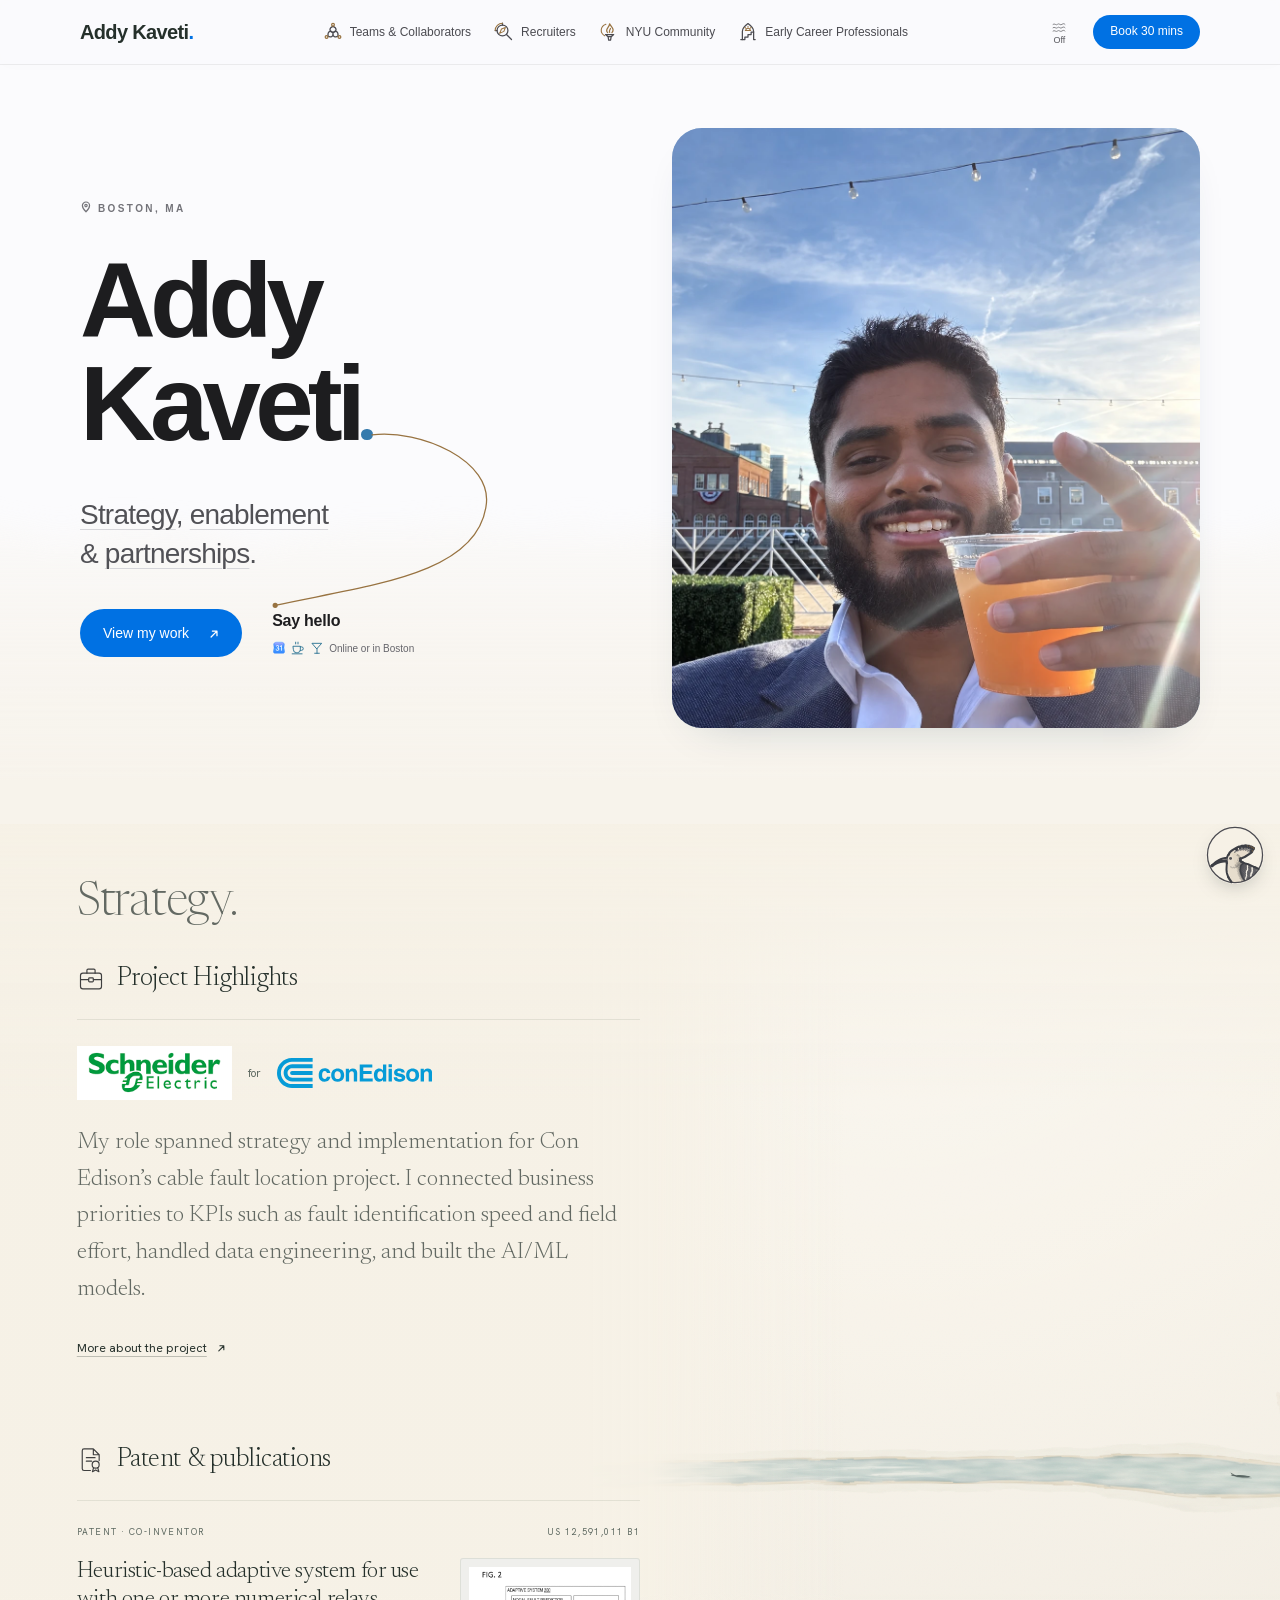
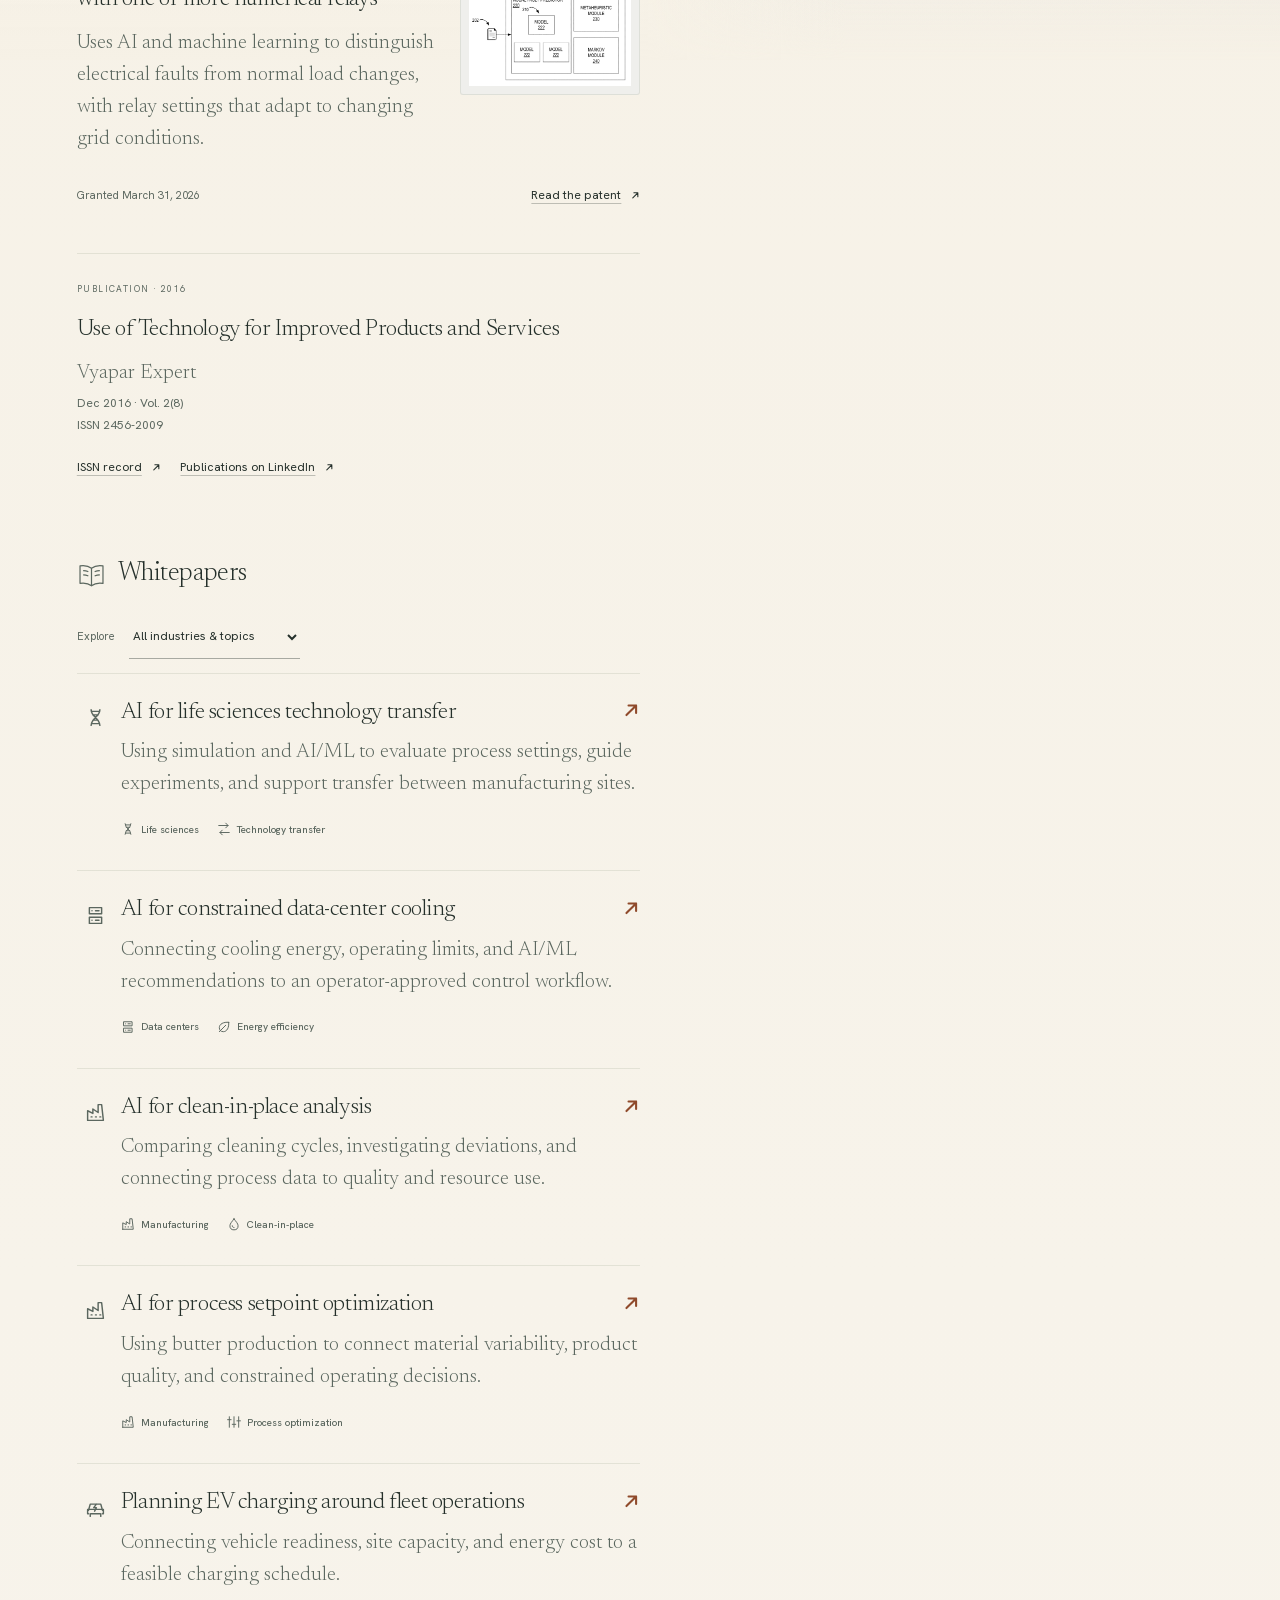
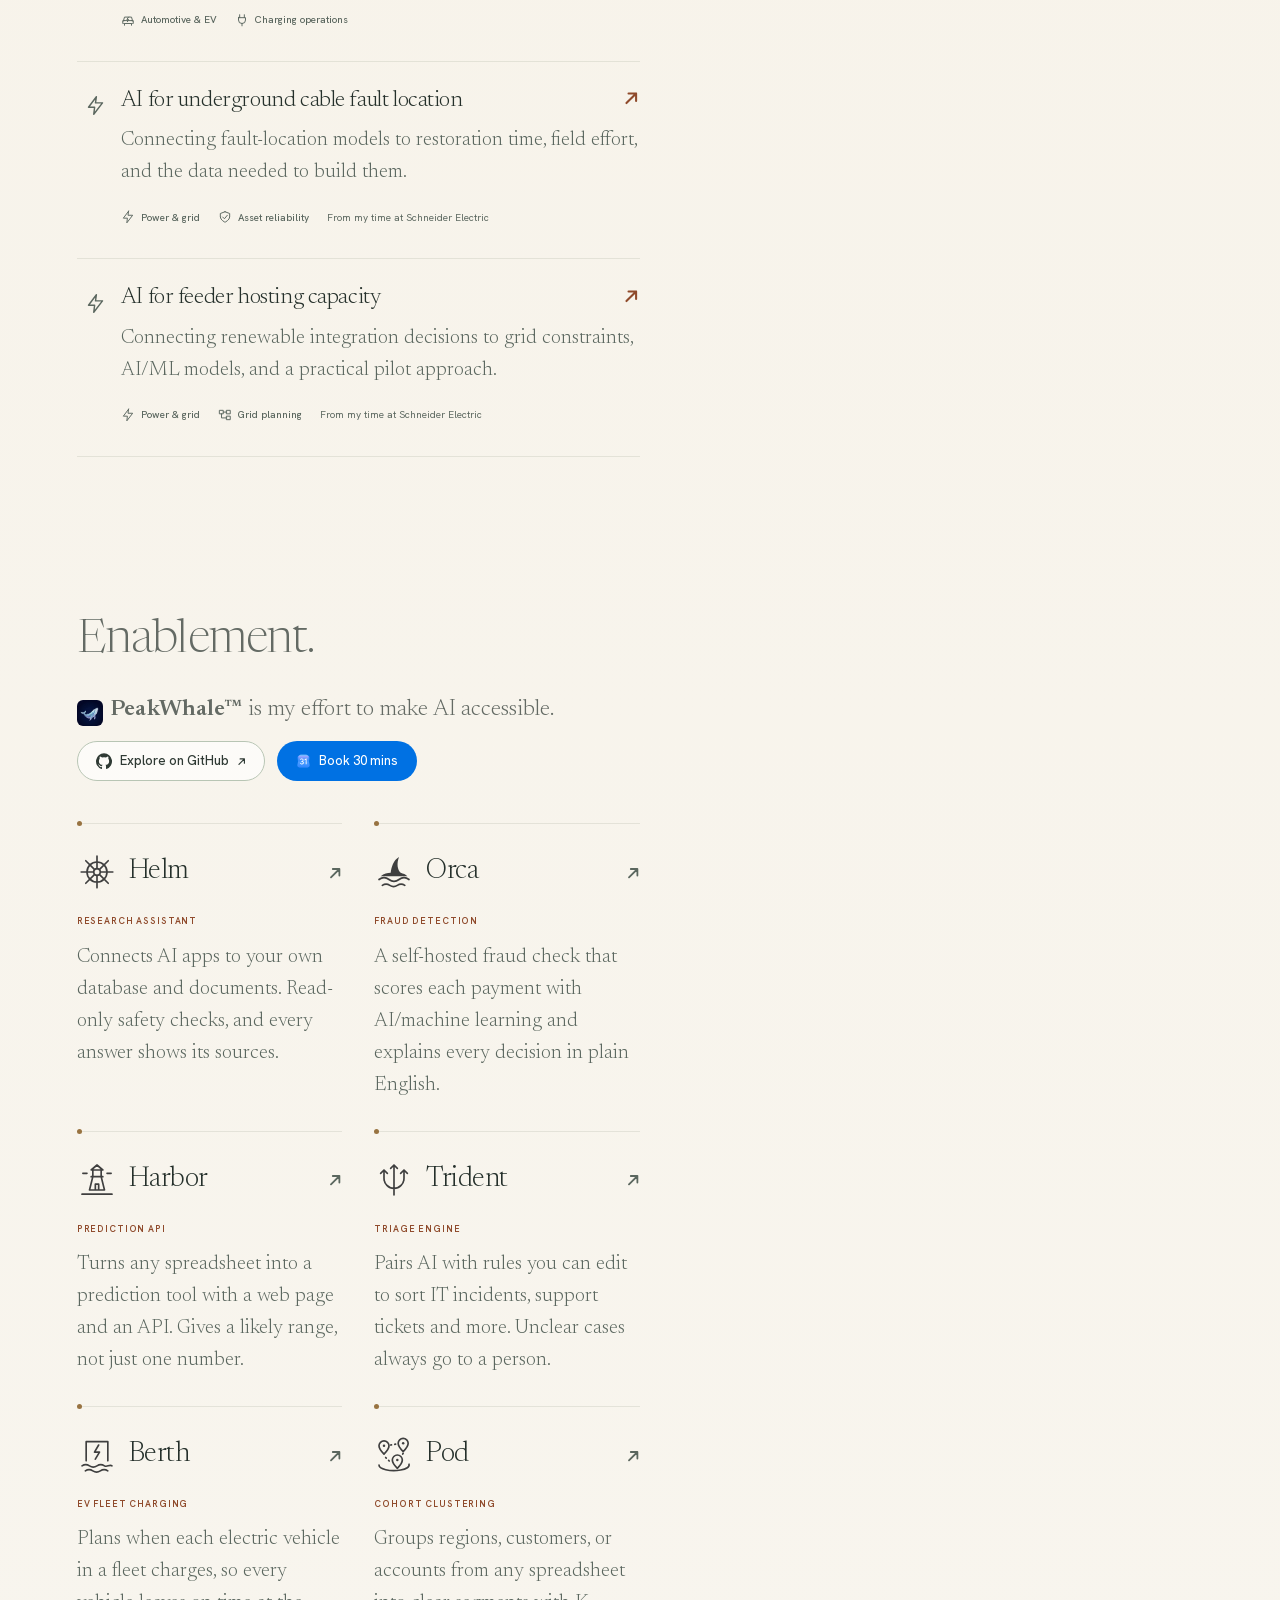
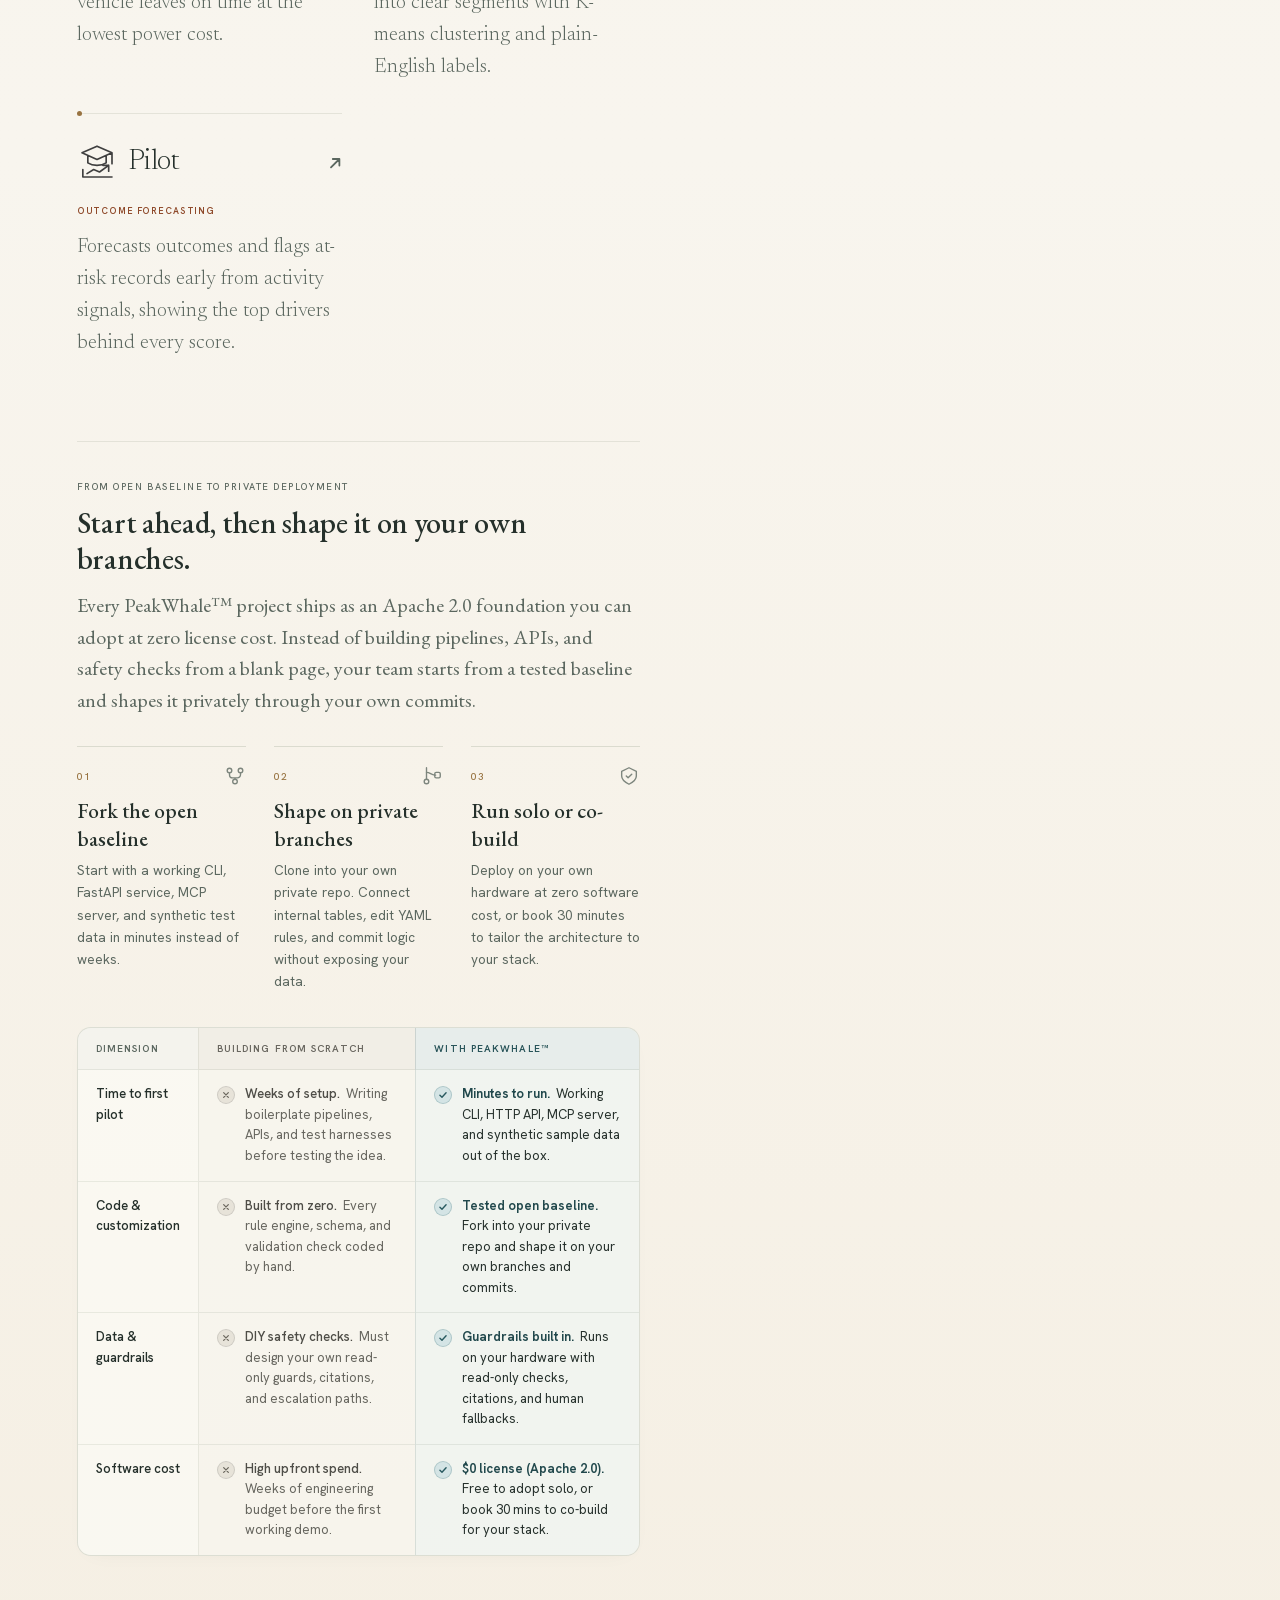
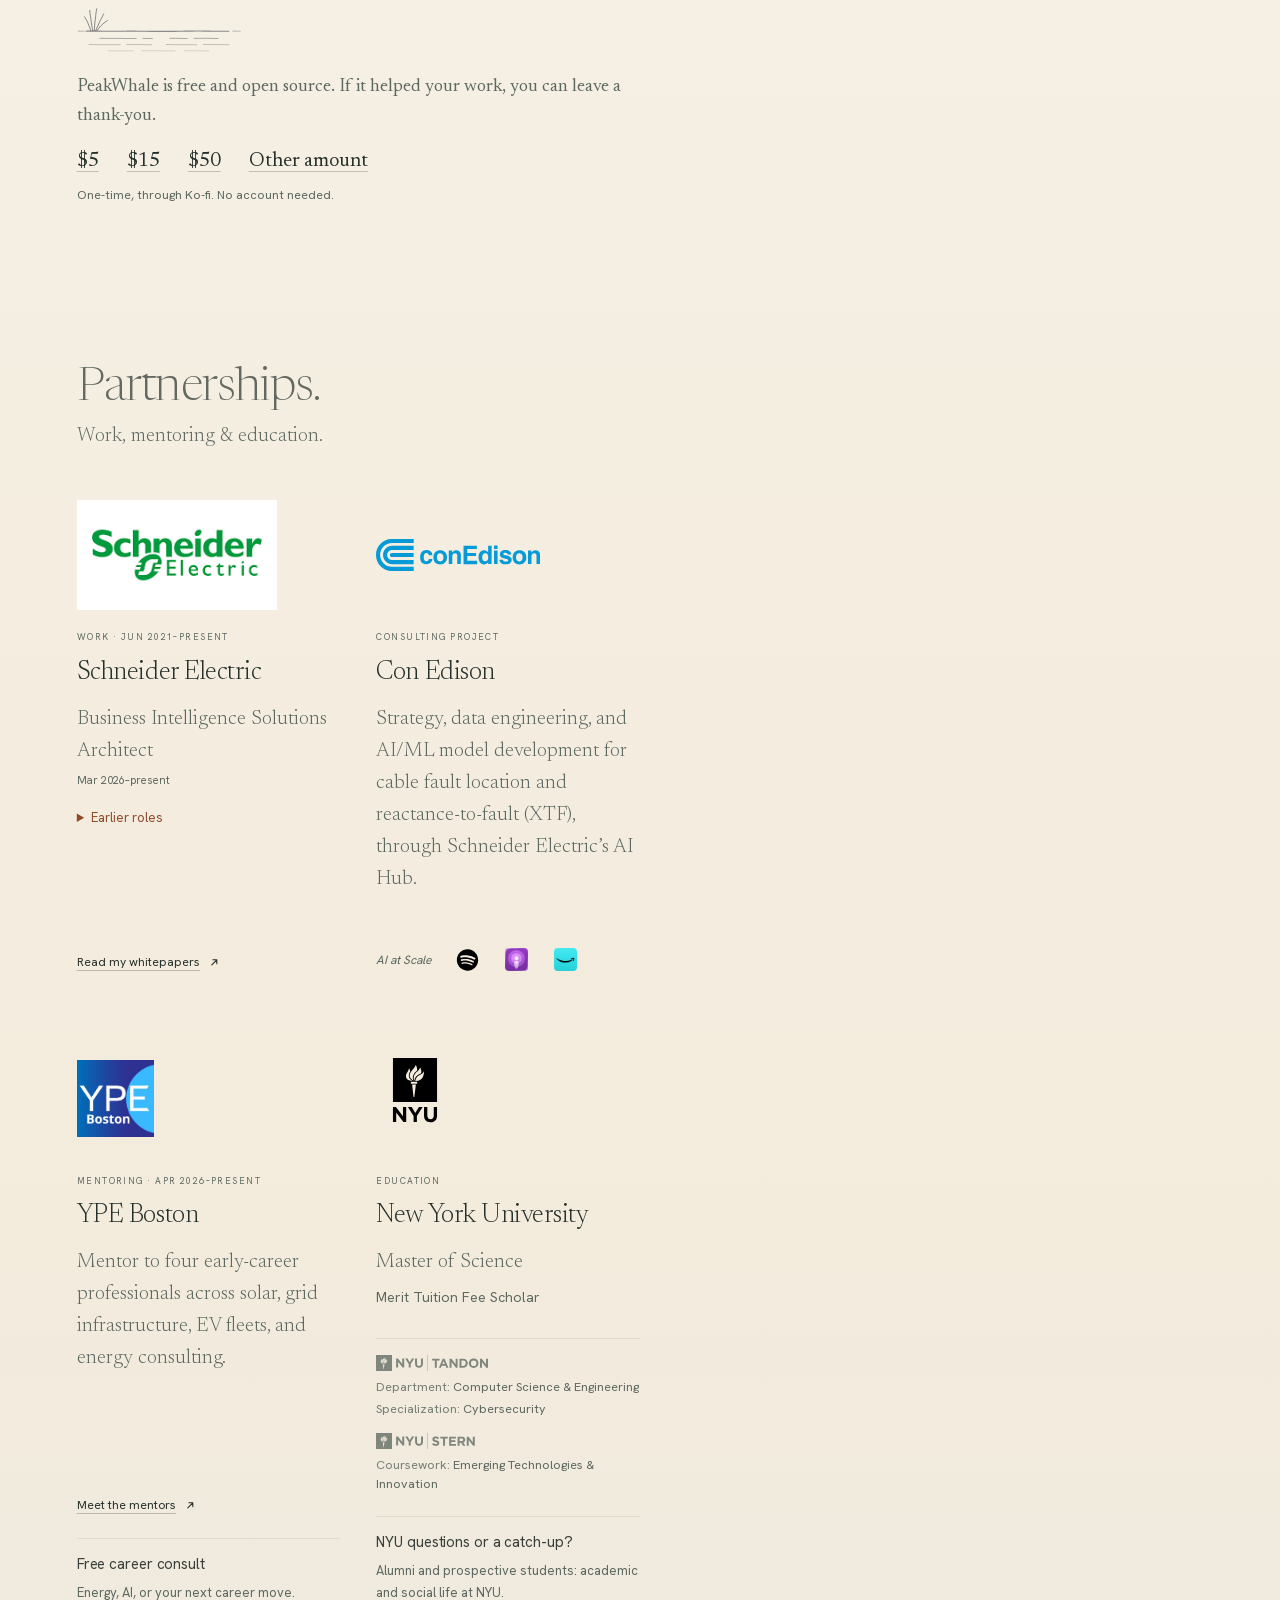
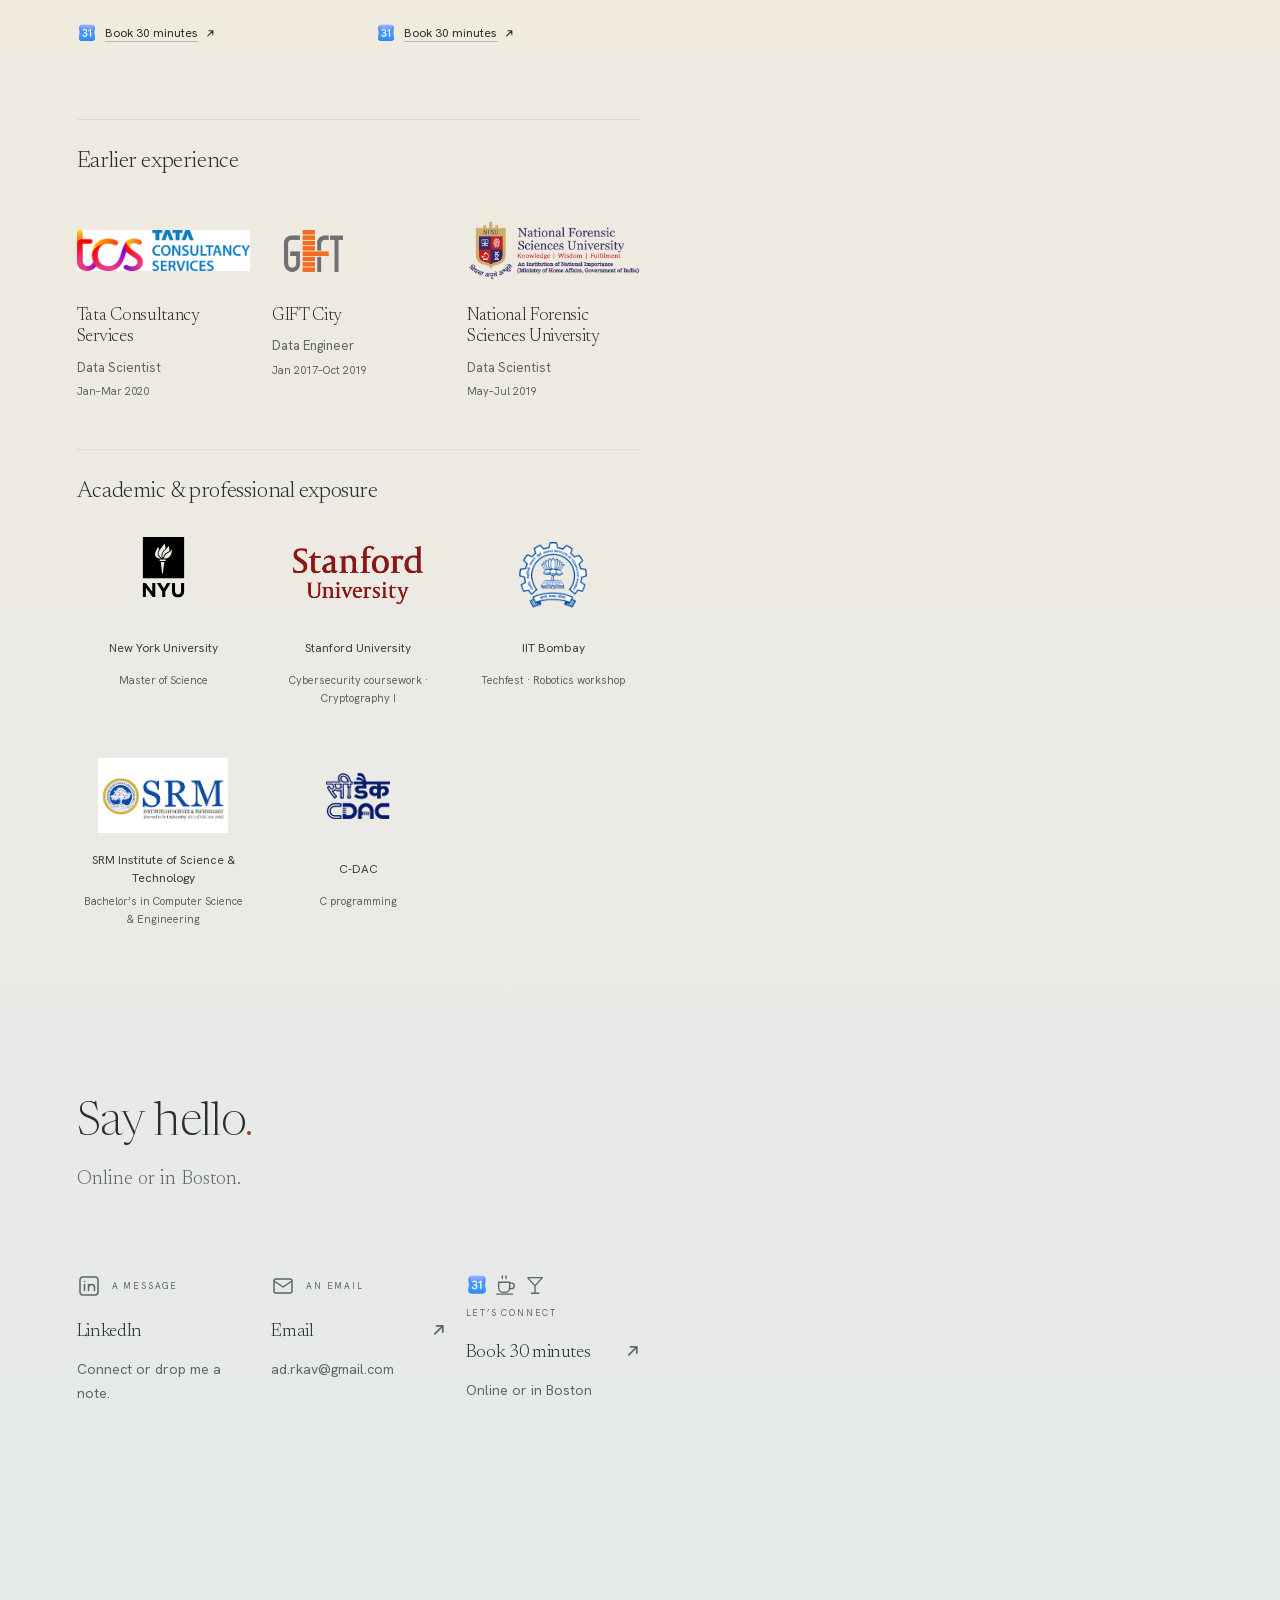
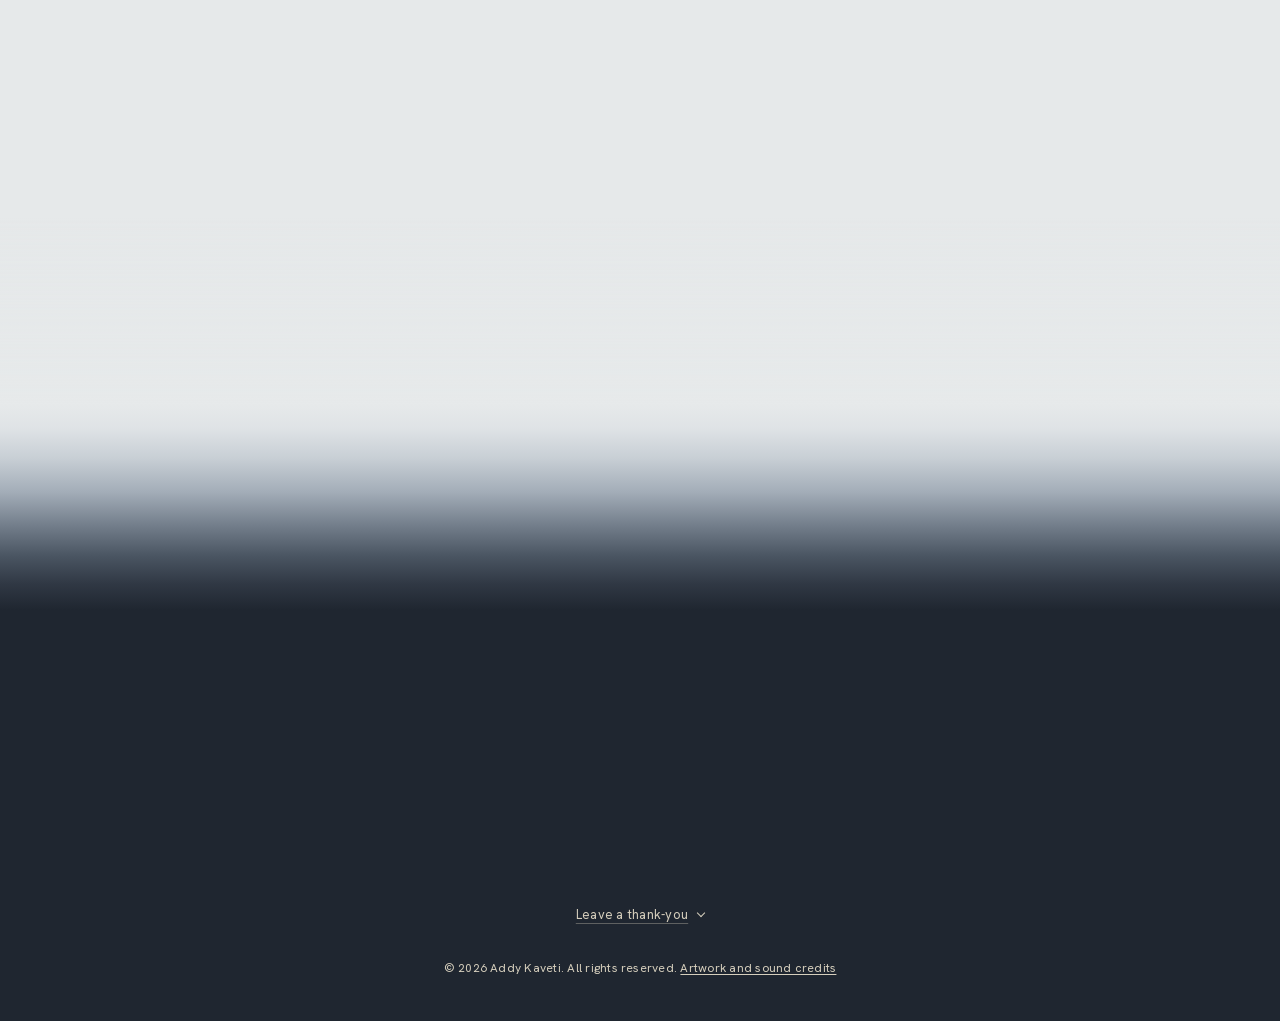
==== commit 293e55c5: "Publish site" ====
--- a/index.html
+++ b/index.html
@@ -23,40 +23,11 @@
   <meta name="twitter:image:alt" content="The top of Addy Kaveti's home page: his name, the line Strategy, enablement and partnerships, a View my work button and a Say hello link, beside his photograph with a line drawing of a hoopoe perched on top.">
   <link rel="icon" type="image/svg+xml" href="assets/addy-icon.svg">
   <script>if(!matchMedia("(prefers-reduced-motion: reduce)").matches)document.documentElement.classList.add("g-motion")</script>
-  <link rel="stylesheet" href="style.css?v=20261014-pw">
-  <link rel="stylesheet" href="topics.css?v=20260928-filter-pills">
-  <script src="whitepapers.js?v=20261011-compact" defer></script>
-  <script src="contact-context.js?v=20261014-pw" defer></script>
-  <link rel="stylesheet" href="glass.css?v=20261012-garden">
+  <link rel="stylesheet" href="site-3c43868657.css">
+  <script src="site-f7a1a17e4c.js" defer></script>
   <noscript><style>.glass-menu[hidden]{display:block}.glass-header{position:relative}.hero{padding-top:64px}</style></noscript>
-  <script src="pigment.js?v=20261013-world" defer></script>
-  <script src="world.js?v=20261013-world" defer></script>
-  <script src="world-wash.js?v=20261013-world" defer></script>
-  <script src="world-sky.js?v=20261013-world" defer></script>
-  <script src="world-ground.js?v=20261013-world" defer></script>
-  <script src="world-grass.js?v=20261013-world" defer></script>
-  <script src="world-life.js?v=20261013-world" defer></script>
-  <script src="world-tree.js?v=20261013-world" defer></script>
   <script src="water-sound.js?v=20261014-pw" data-src="world-assets/v5/water-flow-loop.m4a" data-music="world-assets/v5/cottonwood-waltz.m4a" data-music-volume="0.05" data-music-credit="Music: Cottonwood Waltz, made for this site · Piano recordings: Salamander Grand Piano by Alexander Holm, CC BY 3.0" defer></script>
-  <script src="glass-nav.js?v=20261011-audience-nav" defer></script>
-  <link rel="stylesheet" href="world.css?v=20261014-pw">
-  <link rel="stylesheet" href="water-sound.css?v=20261014-pw">
-  <link rel="stylesheet" href="stream.css?v=20261013-world">
-  <script src="stream.js?v=20261014-pw" defer></script>
-  <link rel="stylesheet" href="refinement.css?v=20261012-garden">
-  <link rel="stylesheet" href="phase-one.css?v=20261013-world">
-  <link rel="stylesheet" href="line-focus.css?v=1">
-  <link rel="stylesheet" href="finish.css?v=20261013-world">
-  <link rel="stylesheet" href="world-wash.css?v=20261013-world">
-  <link rel="stylesheet" href="hero-intro.css?v=20261014-nobg">
-  <link rel="stylesheet" href="world-life.css?v=20261013-world">
-  <link rel="stylesheet" href="hero-blend.css?v=20261013-world">
-  <link rel="stylesheet" href="garden.css?v=20261014-pw">
-  <link rel="stylesheet" href="thanks.css?v=20261014-thanks">
-  <script src="hero-blend.js?v=20261013-world" defer></script>
-  <script src="garden.js?v=20261014-pw" defer></script>
-  <script src="thanks.js?v=20261014-thanks" defer></script>
-  <script src="line-focus.js?v=20261013-world" defer></script>
+  <script src="site-d22569fd15.js" defer></script>
 </head>
 <body class="garden-home">
   <a class="skip" href="#main">Skip to content</a>
@@ -127,8 +98,6 @@
       </div>
       <figure class="portrait-frame">
         <img src="assets/portrait-grooming-candidate.webp?v=20261013" width="1087" height="1447" alt="Addy smiling outdoors in a blazer and open-collar shirt, raising a drink beneath the evening sky." fetchpriority="high">
-        <div class="portrait-stage"><svg class="portrait-ether" viewBox="0 0 1087 1447" fill="none" aria-hidden="true" focusable="false"><defs><radialGradient id="ether-brush" cx="50%" cy="50%" r="50%"><stop offset="0%" stop-color="#fff" stop-opacity="1"/><stop offset="55%" stop-color="#fff" stop-opacity="0.82"/><stop offset="100%" stop-color="#000" stop-opacity="0"/></radialGradient><radialGradient id="bulb-halo" cx="50%" cy="50%" r="50%"><stop offset="0%" stop-color="#fff9e2" stop-opacity="0.96"/><stop offset="26%" stop-color="#f4c974" stop-opacity="0.68"/><stop offset="62%" stop-color="#b58946" stop-opacity="0.24"/><stop offset="100%" stop-color="#987341" stop-opacity="0"/></radialGradient><mask id="ether-reveal-mask" maskUnits="userSpaceOnUse" x="-260" y="-160" width="1500" height="1750"><rect x="-260" y="-160" width="1500" height="1750" fill="#000"/><circle id="ether-mask-trail" cx="224" cy="134" r="0" fill="url(#ether-brush)" opacity="0.6"/><circle id="ether-mask-main" cx="224" cy="134" r="0" fill="url(#ether-brush)"/></mask></defs><g class="ether-wire-layer" stroke="#3d3f45" stroke-linecap="round" stroke-linejoin="round"><path class="ether-wire-out" d="M-168 189 Q-84 176 0 163" stroke-width="2.4" stroke-opacity="0.82"/><path class="ether-wire-out-sketch" d="M-144 187 Q-66 175 0 164.6" stroke-width="1.1" stroke-opacity="0.45"/><path id="ether-wire-span" d="M0 163 Q224 134 367 111 L619 73 L911 24 L1087 1" stroke="#3d3f45" stroke-width="1.6" stroke-opacity="0.42"/><g class="ether-outside-bulb" stroke="#3d3f45"><path d="M-86 176 L-86 186" stroke-width="1.8"/><rect x="-91" y="185" width="10" height="7" rx="1.5" fill="#4b4b51" stroke-width="1.1"/><path d="M-93 198 C-93 191 -79 191 -79 198 C-79 205 -83 209 -86 209 C-89 209 -93 205 -93 198 Z" fill="#f7eed7" fill-opacity="0.55" stroke-width="1.3"/><path d="M-88 193 L-86 201 L-84 193" stroke="#987341" stroke-width="1.1" stroke-opacity="0.8"/></g></g><g class="ether-reveal" mask="url(#ether-reveal-mask)"><g class="ether-geometry" stroke="#d8b577" stroke-linecap="round" stroke-linejoin="round"><ellipse cx="595" cy="418" rx="310" ry="104" transform="rotate(-14 595 418)" stroke-width="1.35" stroke-opacity="0.55" stroke-dasharray="6 8"/><ellipse cx="595" cy="418" rx="260" ry="82" transform="rotate(22 595 418)" stroke-width="1.15" stroke-opacity="0.42"/><circle cx="595" cy="410" r="235" stroke-width="1.25" stroke-opacity="0.48"/><circle cx="595" cy="410" r="182" stroke-width="1" stroke-opacity="0.36" stroke-dasharray="3 7"/><path d="M224 134 L382 138 L776 232 L595 246 L332 790 L224 134 M382 138 L595 246 L907 61 M633 104 L776 232 L855 412 L595 410" stroke-width="1.15" stroke-opacity="0.52" stroke-dasharray="4 6"/><g class="ether-chaos-star" transform="translate(776 232)"><circle r="42" stroke-width="1.15" stroke-opacity="0.52"/><circle r="14" stroke-width="1.2" stroke-opacity="0.65"/><path d="M-52 0 L52 0 M0 -52 L0 52 M-37 -37 L37 37 M-37 37 L37 -37" stroke-width="1.4" stroke-opacity="0.76"/><path d="M44 -6 L52 0 L44 6 M-44 -6 L-52 0 L-44 6 M-6 -44 L0 -52 L6 -44 M-6 44 L0 52 L6 44 M29 -37 L37 -37 L37 -29 M-29 37 L-37 37 L-37 29 M-37 -29 L-37 -37 L-29 -37 M29 37 L37 37 L37 29" stroke-width="1.35" stroke-opacity="0.78"/></g><g class="ether-toast-cube" transform="translate(332 790)"><circle r="64" stroke-width="1.2" stroke-opacity="0.52" stroke-dasharray="4 5"/><polygon points="0,-46 40,-23 40,23 0,46 -40,23 -40,-23" stroke-width="1.25" stroke-opacity="0.58"/><path d="M0 -46 L0 0 M40 23 L0 0 M-40 23 L0 0 M-28 -28 L28 28 M-28 28 L28 -28" stroke-width="1.1" stroke-opacity="0.48"/><circle r="5" fill="#fff7dc" fill-opacity="0.85" stroke="none"/></g><circle cx="224" cy="134" r="56" stroke-width="1.1" stroke-opacity="0.48" stroke-dasharray="3 5"/><circle cx="595" cy="246" r="5" fill="#f6d58e" stroke="none"/><circle cx="776" cy="232" r="4.5" fill="#fff7dc" stroke="none"/></g><g class="ether-bulbs"><g class="ether-bulb" transform="translate(-86 198)"><circle r="56" fill="url(#bulb-halo)"/><circle r="7" fill="#fff9e6" fill-opacity="0.9"/><path d="M-16 0 L16 0 M0 -16 L0 16" stroke="#fff7dc" stroke-width="1.2" stroke-opacity="0.75"/></g><g class="ether-bulb" transform="translate(161 168)"><circle r="76" fill="url(#bulb-halo)"/><circle r="9.5" fill="#fff9e6" fill-opacity="0.92"/><path d="M-22 0 L22 0 M0 -22 L0 22 M-11 -11 L11 11 M-11 11 L11 -11" stroke="#fff7dc" stroke-width="1.3" stroke-opacity="0.75"/></g><g class="ether-bulb" transform="translate(382 138)"><circle r="78" fill="url(#bulb-halo)"/><circle r="10" fill="#fff9e6" fill-opacity="0.94"/><path d="M-24 0 L24 0 M0 -24 L0 24 M-12 -12 L12 12 M-12 12 L12 -12" stroke="#fff7dc" stroke-width="1.35" stroke-opacity="0.78"/></g><g class="ether-bulb" transform="translate(633 104)"><circle r="74" fill="url(#bulb-halo)"/><circle r="9.5" fill="#fff9e6" fill-opacity="0.92"/><path d="M-22 0 L22 0 M0 -22 L0 22 M-11 -11 L11 11 M-11 11 L11 -11" stroke="#fff7dc" stroke-width="1.3" stroke-opacity="0.75"/></g><g class="ether-bulb" transform="translate(907 61)"><circle r="72" fill="url(#bulb-halo)"/><circle r="9" fill="#fff9e6" fill-opacity="0.9"/><path d="M-20 0 L20 0 M0 -20 L0 20 M-10 -10 L10 10 M-10 10 L10 -10" stroke="#fff7dc" stroke-width="1.25" stroke-opacity="0.72"/></g></g></g></svg>
-        <svg class="g-art g-perch" viewBox="0 0 198 147.4" fill="none" stroke="#4b4b51" stroke-linecap="round" stroke-linejoin="round" aria-hidden="true" focusable="false"><path id="g-perch-line" d="M80.8 146L87.1 146 93.5 146 99.8 146 106.2 146 112.5 146 118.9 146 125.2 146M77.8 146L75.2 146 72.6 146M68.7 146L67.2 146 65.6 146M128.2 146L130.8 146 133.4 146M137.3 146L138.8 146 140.4 146" stroke="#3d3f45" stroke-width="1.3" stroke-opacity="0.8" vector-effect="non-scaling-stroke"/><path class="wash" d="M58.2 69L61.5 74.6 62 76.9 61 85.8 61.2 91.1 62.3 96 63.9 100.2 66.7 105.6 69.5 109.8 73.5 113.6 79.5 117.9 84.1 112.9 85.9 110 87 106.9 87.2 103.8 86.6 99.7 84.3 90.4 84.5 85.1 85.2 81.7 86.5 78.9 88.2 76.9 90.9 75.6 85 71.7 80.9 66.2 80.4 64.6 79.9 57.9 77.5 58 76.4 55.2 74.9 53.5 72.8 52.2 70.2 51.6 66.8 51.6 63.5 52.5 60.8 54.1 59 56.8 58.6 56.4 57.5 61.9 57.5 65.8 58.2 69Z" fill="#b59b72" fill-opacity="0.12" stroke="none"/><path class="wash" d="M60.6 72.2L62.1 75.9 61.7 81.7 64.5 95.9 67.1 105.8 68.9 108.5 71.5 111.4 73.7 113 80.2 112.3 83.4 111.2 88.3 108.4 89.5 107.3 87 103.2 84.9 97.9 83.5 91.8 83.3 87.6 83.9 82.5 85 79.3 86.8 76.7 89.4 75.1 84.2 71.3 80.4 66 79.5 58 77.5 58 75.6 54.1 73.7 52.6 71.3 51.8 66.2 51.7 61.4 53.6 60 55 59 56.8 58.7 56.5 57.8 60.9 59.6 70.9 60.6 72.2Z" fill="#b59b72" fill-opacity="0.11" stroke="none"/><path class="wash" d="M64.7 53.1L73.4 74.9 75 77.2 76.9 79 78.6 79.8 79.7 79.6 81.4 78 82.9 75.6 83.7 71.8 83.6 71.1 80 65.6 79.3 58 77.5 58 75.9 54.5 72.3 52.1 69.6 51.5 66.8 51.6 64.7 52.1 64.7 53.1Z" fill="#b59b72" fill-opacity="0.1" stroke="none"/><path class="wash" d="M80.6 119.3L94 127.9 97.9 129.6 100.5 130.1 107.2 129 123.1 123.1 114.4 121 105 117.8 96.3 121 89.9 122.3 85.7 121.7 80.6 119.3Z" fill="#8a8f6a" fill-opacity="0.08" stroke="none"/><path class="wash" d="M42.7 64.7L43.6 68.6 52.3 66.7 57.1 64.9 56.7 60.4 50 62 42.7 64.7Z" fill="#b59b72" fill-opacity="0.12" stroke="none"/><path class="hatch" d="M128 94.5L128.8 95.3M120.3 89.3L121.3 90.3M125.2 121.8L126.1 122.7M121.6 121.5L123.6 123.5M117.2 120.3L120.9 124M111.9 118.9L118.3 125.3M106.9 117.1L115.6 125.8M98.1 112.2L113.1 127.2M93 109.8L110.9 127.6M90.7 110.7L108.8 128.8M88.1 111.6L106.4 129.9M85.8 112.5L103.5 130.2M82.9 113.3L99.8 130.3M79 113.3L94.1 128.4M73.1 110.8L85.1 122.8M65.6 106.4L75 115.8M124.2 122.2L125 123M118.4 120.5L122.1 124.2M115.2 120L120.1 124.9M110 118.2L117.6 125.7M105.4 117.4L114.8 126.8M102.6 118.3L111.8 127.5M100.2 119.1L109.7 128.7M98.2 120L107.3 129.1M95.5 120.9L104.3 129.8M92.8 121.4L102 130.6M89.2 121.4L97.7 129.9M83.8 119.6L90.4 126.1M77.4 116L82.7 121.2M80.6 64.8L81.2 65.4M124.1 121.8L125.1 122.9M120.5 121.1L123.1 123.7M117.2 121.6L120.3 124.7M114.6 122.3L117.4 125.1M112.3 123.2L115.7 126.6M109.4 124L112.9 127.5M107.3 125.1L110.6 128.5M104.2 125.7L107.7 129.2M102 126.4L105.4 129.8M98.8 127.1L102.1 130.4M95.6 126.9L98.8 130.1M91.4 125.8L94 128.4M83 120.8L84.9 122.7M71.7 112.9L73.4 114.6M125.4 121.8L126.3 122.6M121 121.4L122.8 123.2M116.8 120.3L119.3 122.8M111.9 118.9L114.5 121.5M106.6 116.9L109.7 120M100.1 113.4L103.8 117.1M90.8 107.5L95.2 111.9M123.4 121.9L124.4 122.9M119 120.7L121.9 123.6M114.1 119.6L116.6 122.2M109.6 118.1L111.9 120.4M103.5 115.3L107.2 119M89.6 105.1L99.1 114.6M125.8 121.8L126.5 122.5M123.1 121.9L124.1 123M118.2 120.4L120.9 123.1M114 119.5L116.6 122M107.7 117.3L110.3 120M102.5 114.8L105.9 118.3M89.8 105.5L98.2 114M126.6 122.1L126 122.7M124.3 121.8L122.5 123.6M122.1 122L121 123M120.1 121.2L118.8 122.5M118.2 120.7L117 121.9M116 120.2L115.1 121.2M114.5 119.4L112.8 121.1M112.2 118.9L111 120M109.9 118.2L108.4 119.7M108.4 117.8L107.4 118.7M106.3 116.8L105.2 117.9M104.8 116.2L103.8 117.1M80.3 66.1L81.1 66.8M79.7 67.5L80.8 68.5M79 69.2L79.9 70.1M78.5 70.7L79.2 71.4M77.4 71.6L78.4 72.6M76.5 73L77.3 73.8M75.1 73.6L76.1 74.6M74 74.5L75.2 75.7M72.7 75.1L73.4 75.8M70.8 75.7L72.1 77M76.7 51.7L77.7 52.7M75.3 53.3L80.2 58.2M76.6 57.6L80.5 61.5M76.6 60.8L79.9 64.1M76.2 63.6L79.5 67M75 66L78.2 69.2M73.9 67.7L77.2 71M72.7 69.8L75.4 72.6M72.5 72.6L73.3 73.4M77.7 54.7L79.5 56.4M78.7 58.4L80.1 59.9M78.6 61.6L80.3 63.3M78.4 64.1L79.6 65.3M77.8 66.9L79.1 68.2M76.9 68.8L77.8 69.7M75.3 71.1L76.1 71.9M73.9 72.3L74.7 73.1" stroke="#4b4b51" stroke-width="0.7" stroke-opacity="0.46" vector-effect="non-scaling-stroke"/><path class="hatch" d="M90 76L93.8 76.5 96.6 77.3 100.2 79 106.1 82.3M111.7 85.6L119 90M124.6 93.5L131 97.9M136.8 101.8L142.8 105.9M147.8 109.3L153.3 113.1M89.4 76.4L93.6 77.1 96.4 77.9 99.9 79.6 106 83M111.7 86.3L118.9 90.5M124.6 94.1L131 98.3M136.5 102L142.7 106.1M147.6 109.3L153.5 113.4M88.6 76.7L93.5 77.5 96.3 78.4 99.8 80.2 105.7 83.6M111.4 86.9L118.6 91.2M124.4 94.9L130.8 99.1M136.4 102.8L142.6 106.8M147.6 110.1L153.8 114.1M88.2 77L93.3 78 96.1 78.9 99.6 80.7 105.6 84.2M111.4 87.6L118.4 91.7M124.2 95.3L130.5 99.4M136.3 103.1L142.7 107.1M147.7 110.3L153.7 114.2M87.9 77.4L93.2 78.6 95.9 79.5 105.5 85M111.2 88.3L118.5 92.5M124.1 95.8L130.6 99.9M136.4 103.5L142.6 107.4M147.7 110.5L153.9 114.5M87.5 77.7L93 79.1 95.7 80.1 105.1 85.5M111.2 89L118.2 93.1M124.1 96.6L130.6 100.6M136.4 104.2L142.6 108M147.6 110.9L153.7 114.7M86.9 78.2L92.8 79.9 94.5 80.5 97.1 81.9 105 86.6M110.7 89.9L118.1 94.1M123.8 97.5L130.4 101.4M136.3 104.9L142.4 108.5M147.7 111.5L153.3 114.9M86.8 78.6L94.3 81.1 104.9 87.5M110.6 90.8L118 95M123.8 98.4L130 102.1M136 105.5L142.4 109.2M147.6 112.1L152.9 115.1M86.6 79L94.1 81.8 105.5 88.7M111.3 92L118.3 96M124.3 99.4L130.8 103.1M136.7 106.5L143.1 110.1M148.3 112.9L156.8 117.6M86.5 79.2L94.1 82 105.2 88.8M111.4 92.4L118.1 96.1M124.2 99.6L130.7 103.3M136.6 106.6L143.1 110.2M148.3 113L156.9 117.7M86.3 79.7L93.8 82.9 105 89.9M110.8 93.3L117.9 97.2M124 100.5L130.7 104.2M136.5 107.4L142.9 110.8M148.4 113.6L157.2 118.2M85.9 80L93.6 83.5 104.9 90.8M110.7 94L117.8 97.9M124.1 101.3L130.6 104.8M136.5 107.9L142.9 111.2M148.4 113.9L157.3 118.4M85.8 80.2L93.5 83.8 104.8 91.2M110.5 94.5L117.7 98.4M123.8 101.7L130.6 105.3M136.3 108.4L138.9 109.5 143 111.7M148.3 114.3L157.3 118.7M85.5 80.6L92.4 84.1 99.6 89 104.6 92.2M110.4 95.5L114.2 97.7 117.7 99.4M123.7 102.6L130.3 105.9M136.3 109L138.7 110.1 143.1 112.4M148.5 114.9L157.4 119M85.5 81L92.3 84.6 99.4 89.6 104.2 92.7M110.3 96.2L114 98.3 117.4 100M123.6 103.2L127.2 105.1 130.3 106.6M136.2 109.6L138.6 110.6 143.1 112.9M148.3 115.2L157.1 119.1M85.3 81.3L92.1 85.2 98.3 89.7 104.2 93.4M110.1 96.8L113.8 98.9 117.3 100.5M123.5 103.7L127 105.6 130.1 106.9M136.3 110L138.5 110.8 142.9 113M148.4 115.4L157 119.2M85.2 81.6L92 85.7 98.1 90.3 103.1 93.6M109 97L112.7 99.1 116.2 100.8M122.5 104L129.2 107.2M135.2 110.1L138.4 111.3 141.8 113.1M141.9 113.1L143.1 113.6M147.2 115.3L157 119.5 160.4 120.4M85 82.1L91 86 97.8 91.2 102.9 94.6M108.7 97.9L112.3 100 116 101.7M122.4 104.8L126.6 106.9 128.9 107.8M135 110.7L138.2 111.9 141.6 113.5M147.3 115.7L157 119.7 160.4 120.6M85.1 82.3L91 86.2 97.7 91.5 102.6 94.8M108.8 98.3L112.2 100.4 115.7 102M122.1 105.2L123.8 105.9 126.4 107.4 129 108.4M134.9 111.2L138.1 112.3 141.7 114.1M147.4 116.3L156.9 120 160.6 120.8M85 82.7L90.8 86.8 97.4 92.2 102.6 95.7M108.5 99.1L112 101.1 115.8 102.8M121.9 105.8L123.7 106.5 126.3 107.9 128.8 108.9M135 111.7L138 112.7 141.8 114.5M147.2 116.5L156.9 120.2 160.6 120.9M84.8 83.1L90.5 87.5 96.3 92.4 102.5 96.6M108.3 100L111.7 101.9 115.5 103.6M121.8 106.6L123.4 107.2 126.1 108.6 128.7 109.5M134.7 112.1L137.8 113.2 141.7 114.9M147.3 116.8L156.9 120.4 158.7 120.8 160.6 121M84.9 83.6L90.3 88.2 95.2 92.6 98.4 95 102.1 97.4M108.1 100.8L112.3 103.2 115.5 104.5M121.6 107.3L123.2 107.9 125.8 109.3 128.6 110.2M134.7 112.8L137.7 113.7 141.9 115.5M147.3 117.3L156.8 120.6 158.6 121 160.6 121.2M84.8 83.8L96 93.5 102 97.7M107.9 101.1L112.1 103.5 115.3 104.9M121.7 107.8L123.1 108.3 125.7 109.7 128.6 110.7M134.7 113.4L137.5 114.2 141.7 116M147.3 117.8L156.8 120.9 158.6 121.3 160.9 121.4M84.7 84.2L94.9 93.6 98 96.1 102 98.7M107.9 102.1L111.9 104.3 115.1 105.7M121.4 108.5L122.8 109 125.5 110.3 128.3 111.3M134.6 113.9L137.4 114.6 141.7 116.4M147.2 118.1L150.3 119.2 156.7 121.1 158.6 121.4 160.5 121.5M84.7 84.6L94.6 94.4 97.7 96.8 101.7 99.5M107.7 102.8L111.6 105 115 106.4M121.5 109.2L122.6 109.6 125.3 110.9 128.3 111.9M134.8 114.4L137.3 115 141.6 116.8M147.3 118.4L156.7 121.3 158.5 121.6 160.4 121.6M161 121.6L161.9 121.6M162.2 121.6L163.3 121.6M84.7 85.1L94.3 95 98.3 98.1 102.6 100.9M108.5 104.2L111.3 105.8 115.7 107.6M122.4 110.2L125.1 111.5 129.4 112.9M135.5 115.2L137.2 115.5 139.9 116.7 142.5 117.5M148.4 119.2L157.6 121.7 163.3 121.7M84.5 85.3L92.2 93.5 94.3 95.5 98.2 98.6 102.3 101.3M108.5 104.8L111.2 106.3 115.8 108.1M122.2 110.6L125 112 129.3 113.3M135.4 115.5L137.1 115.8 139.8 117 142.5 117.8M148.4 119.4L157.6 121.9 163.4 121.7M84.6 85.8L91.8 94.1 93.9 96.2 97.8 99.3 102.1 102.1M108.3 105.6L110.9 107 115.5 108.9M122.2 111.4L124.7 112.7 128.5 113.7 129.3 114.1M135.4 116.2L136.9 116.5 139.6 117.6 142.4 118.4M148.3 120L157.6 122.1 163.5 121.8M84.5 86.1L92.9 96.2 96.8 99.4 101.9 102.8M107.9 106.2L110.7 107.7 115.5 109.6M122.1 112L124.6 113.2 129 114.4M135.5 116.5L136.8 116.7 139.6 117.8 142.3 118.6M148.2 120.1L157.5 122.3 159.4 122.2 163.6 121.8M84.6 86.6L90.9 94.5 92.8 96.7 96.6 100 101.8 103.5M107.8 106.8L110.5 108.3 115.2 110.2M121.7 112.5L124.4 113.8 128.2 114.8 128.9 115.1M135.4 117.1L136.6 117.3 139.4 118.4 142.5 119.3M148.6 120.7L157.5 122.5 159.3 122.5 163.5 121.9M84.5 87L90.6 95.2 92.5 97.4 96.3 100.7 101.7 104.3M107.6 107.6L110.2 109 115.3 110.9M121.9 113.2L124.2 114.3 128 115.2 129 115.6M135.5 117.5L136.6 117.6 139.4 118.7 142.3 119.4M148.5 120.8L157.5 122.7 159.3 122.6 163.5 121.9M84.5 87.3L90.5 95.7 92.4 98 96.1 101.3 101.6 105M107.5 108.3L110 109.7 115 111.6M121.6 113.9L124 115 127.8 115.9 128.7 116.3M135.4 118.2L136.4 118.3 139.2 119.3 142.4 120.1M148.4 121.4L157.4 123 159.3 122.8 163.6 122M84.4 87.8L90.2 96.5 92.1 98.8 95.8 102.2 101.3 105.9M107.3 109.3L109.7 110.5 112.5 111.5 114.8 112.5M121.4 114.7L123.8 115.7 127.6 116.6 128.6 117M135.4 118.8L136.2 118.8 140 120.1 142.4 120.6M148.5 121.9L157.4 123.2 159.3 123 163.7 122M84.5 88.4L90 97.1 91.8 99.4 95.5 102.8 100.6 106.3M102.4 107.4L109.4 111.2 112.3 112.1 117 114.1 119.6 114.9M120.8 115.1L123.6 116.3 127.9 117.3M134.4 119.2L136.1 119.3 138.9 120.3 142.1 121.1M147.7 122.1L150.6 122.6 157.4 123.5 159.3 123.2 165.2 121.6M84.5 88.9L89.3 96.8 91 99.2 94.5 102.8 98.6 105.8 102.1 107.9 109.2 111.8 112.1 112.7 116.8 114.6 120.7 115.6 123.4 116.8 126.4 117.3 128 117.8M134.4 119.5L136 119.6 138.8 120.6 142.1 121.3M148 122.3L150.5 122.8 157.4 123.6 159.2 123.3 165.5 121.6M84.4 89.3L89.1 97.5 90.8 99.9 94.3 103.5 98.3 106.6 101.8 108.7 108.9 112.5 111.8 113.4 116.5 115.3 120.4 116.3 123.2 117.4 127.1 118.1 128.8 118.8M134.6 120.1L135.8 120.1 138.7 121.1 141.9 121.7M147.8 122.7L150.4 123.1 157.3 123.8 159.2 123.5 165.4 121.6M84.4 89.6L88.9 97.9 91.1 101.2 94.8 104.7 99 107.6 108.8 113.1 111.7 113.9 116.4 115.8 120.3 116.7 123.1 117.9 127 118.5 131.3 119.9M134.3 120.4L135.7 120.5 138.6 121.4 141.7 122M147.9 122.9L150.4 123.3 157.3 124 159.2 123.6 165.2 121.7M84.5 90.4L88.7 98.5 90.2 101.1 91.5 102.6 93.7 104.8 98.7 108.4 106.7 112.9 109.5 114.1 111.4 114.6 116.2 116.4 120.1 117.3 122.9 118.4 126.8 119 129.7 120.1 133.2 120.7M134.5 120.9L135.6 120.9 138.5 121.8 141.7 122.4M147.9 123.2L150.3 123.6 157.3 124.2 159.2 123.8 165.3 121.7M84.6 90.9L88.6 99 90.8 102.4 92.9 104.6 95.2 106.6 97.7 108.3 101.2 110.5 107.4 113.9 116 117 119.9 117.8 122.7 119 126.6 119.5 130.5 120.8 133.5 121.3 135.5 121.3 138.4 122.2 141.8 122.8M148 123.6L157.2 124.4 159.2 123.9 165.4 121.6M84.8 91.8L88.9 100.5 90 102.2 92 104.5 94.2 106.6 97.5 109 106.3 114.1 108.1 114.9 111 115.8 114.8 117.2 119.7 118.3 122.6 119.5 126.5 120 128.4 120.7 131.3 121.4 135.4 121.7 138.3 122.5 141.7 123M148.1 123.8L157.2 124.5 159.1 124.1 165.4 121.6M85 93L88.7 101.2 89.7 102.9 91.7 105.3 93.9 107.3 97.2 109.8 106 114.8 107.8 115.7 110.8 116.5 114.6 117.9 117.5 118.7 119.5 119 122.3 120.1 126.3 120.6 128.2 121.3 131.2 122 135.2 122.2 139.1 123.2 141.9 123.5M147.8 124.1L150.2 124.4 157.2 124.8 159.1 124.2 165.5 121.6M85.5 95.1L88.4 101.9 89.4 103.7 91.3 106.1 93.5 108.2 96.8 110.6 99.4 112.3 103.9 114.6 105.6 115.7 107.5 116.6 110.5 117.4 114.3 118.8 117.2 119.6 119.3 119.9 122.1 121 126.1 121.4 128 122.1 131 122.8 135 122.9 139 123.9 141.7 124.2M147.9 124.8L151.1 125 153.1 124.9 156.1 125.2 157.2 125.1 159.1 124.5 165.4 121.6" stroke="#4b4b51" stroke-width="0.75" stroke-opacity="0.7" vector-effect="non-scaling-stroke"/><path class="hatch" d="M161.2 121.9L161.9 123M159.2 120.6L160.7 123.4M155.6 117.1L156.6 118.9M157.2 120L159.2 124M151.3 111.7L152.9 114.7M153.6 116L158.1 124.4M148.8 109.8L156.8 124.8M147.9 110.2L155.6 124.8M148.6 114.7L154 124.8M142.2 105.1L142.6 105.9M148 116.1L152.6 124.7M140.5 104.2L142.3 107.4M147.5 117.3L148.1 118.4M148.7 119.5L151.5 124.8M138.3 102.4L142.9 111.1M148.7 122.1L150.1 124.6M136.7 102.7L142.1 112.8M136.5 105.2L141.4 114.4M136.7 108L142.2 118.4M128.9 96.1L130.5 99.1M136.4 110.2L141.8 120.4M126.6 94.4L130.1 100.9M135.3 110.6L141.7 122.8M124.8 93.7L130.4 104.4M135 113L140.8 124M124.4 95.6L130.1 106.1M135.7 116.8L139.4 123.8M124 97.6L129 106.9M135.4 119L137.8 123.4M118 89L118.6 90M124.2 100.6L128.7 108.9M134.7 120.3L136.2 123.1M116 87.6L118.2 91.7M124 102.6L128.4 110.8M134 121.4L134.7 122.8M113.7 86.2L117.8 94M123.5 104.6L128.8 114.7M131.9 120.5L133.2 122.8M112.2 85.6L117.9 96.4M122.4 104.8L128.6 116.5M130.5 120.1L132 122.9M111.6 87.8L117.4 98.8M121.9 107.3L127.6 118M128.1 118.9L130.1 122.6M111.3 89.5L117.1 100.4M122.4 110.4L128.8 122.3M105.5 81.4L105.9 82.2M111.4 92.6L115.8 100.8M122.2 112.8L126.9 121.8M103.4 80.4L105.3 83.9M110.9 94.5L115.4 103M122.4 116.1L125.2 121.4M101.6 79.4L105 85.8M110.6 96.4L115 104.6M120.9 115.7L123.9 121.3M100 78.5L104.6 87.2M110.2 97.6L114.7 106.2M115.1 106.9L115.6 107.8M119.5 115.1L122.7 121.2M97.6 77.3L104.7 90.6M108.9 98.6L115.1 110.3M117.1 114L120.5 120.4M96 76.7L104.2 92.2M108.5 100.3L114.7 111.8M115.5 113.4L118.9 119.8M94.4 76.4L103.3 93.1M108.1 102.2L108.6 103.1M108.9 103.6L113.3 111.9M113.8 112.8L117.5 119.8M92.8 76.2L102.6 94.6M108.4 105.6L115.7 119.3M91.5 76L102.2 96.2M108 107.2L114.2 118.9M90 76.6L101.6 98.4M107.5 109.4L112.2 118.2M89.1 77L102 101.3M106.7 110L110.7 117.7M88.1 77.5L101.7 103M104.7 108.7L109.3 117.3M86.9 78.6L101.2 105.5M102.5 107.8L107.2 116.7M86.3 80L100.3 106.4M100.6 106.9L105.3 115.7M85.6 81.2L103.4 114.7M85.3 83L101.7 113.8M84.9 84.9L99.6 112.6M84.7 87.7L97.2 111.2M84.8 90.1L95.4 109.8M85.7 94.5L92.8 107.8M87.6 91.5L90.3 91.9M87.3 92.9L91.8 93.5M86.8 94.7L94 95.7M86.4 96.3L96.6 97.8M86.8 98L99.5 99.8M87.3 99.2L101.7 101.2M88.1 101.1L101.8 103M88.9 102.8L101.4 104.6M108.4 105.5L109.6 105.7M90.3 105L100.3 106.5M107.9 107.5L115.4 108.6M91.3 106.2L102.4 107.8M107.7 108.5L115.2 109.6M93.6 108.4L114.8 111.4M122.1 112.4L128.5 113.3M95.8 110.1L112.4 112.5M113.8 112.7L114.6 112.8M121.9 113.8L128.8 114.8M99.7 112.6L120.3 115.5M120.7 115.6L121.6 115.7M122.7 115.9L126.2 116.4M126.6 116.4L128.5 116.7M135.5 117.7L142.2 118.6M103.1 114.4L127.7 117.9M135.4 119L142.2 119.9M148.7 120.9L155.6 121.8M159.2 122.3L162.2 122.8M108 117L131.1 120.2M134.6 120.7L141.7 121.7M148.1 122.6L159.2 124.2M120 120.4L141.6 123.4M148.2 124.3L151.7 124.8" stroke="#4b4b51" stroke-width="0.7" stroke-opacity="0.55" vector-effect="non-scaling-stroke"/><path class="hatch" d="M154.1 114.8L164.7 118.9M172.9 122L191.6 129.1M153.6 115.6L164.4 119.7M172.6 122.8L191.4 129.8M157.5 117.8L164.1 120.4M172.3 123.5L191.1 130.5M157.6 118.5L164.3 121.1M172.3 124.1L191.1 131.2M157.3 119.1L164.1 121.7M172.2 124.7L191 132M172.1 125.6L190.9 132.7M163 122.8L163.9 123.2M171.9 126.3L190.7 133.4M162.3 123.3L163.5 123.7M171.8 126.8L190.4 134.1M161 123.8L164.3 125M172.6 128.2L190.3 134.8M160.5 124.1L164.1 125.5M172.5 128.6L190 135.4M159.8 124.6L164.2 126.3M172.4 129.4L190.1 136.3M158.5 125L164 127M172 130L189.9 137M157.6 125.2L163.7 127.6M172 130.7L189.8 137.7M156.2 125.4L163.6 128.3M171.7 131.4L189.6 138.4M153.3 125.1L163.5 129M171.8 132.1L189.5 139.1M151.8 125.2L163.5 129.7M171.6 132.8L189.3 139.8M150.2 125.2L164.2 130.7M172.4 133.8L189 140.5M147.1 125L164 131.4M172.2 134.5L188.9 141.2M144 124.3L164 132.1M172 135.1L188.7 141.9M142.5 124.5L163.7 132.8M171.8 135.9L188.8 142.7M140.3 124.4L163.7 133.4M171.8 136.5L188.5 143.3M136.5 123.7L163.5 134.1M171.7 137.2L188.4 144.1M133.7 123.4L142.4 126.9 163.4 134.9M171.4 138L188.1 144.7" stroke="#4b4b51" stroke-width="0.75" stroke-opacity="0.7" vector-effect="non-scaling-stroke"/><path class="hatch" d="M190.9 128.4L191.4 129.1M188.2 127.5L190.9 130.7M186.3 126.8L190.7 132.1M184.1 126L190.4 133.5M181 124.8L189.9 135.4M178.7 124L189.6 137M176.5 123.1L189.3 138.3M173.3 122L188.8 140.4M172.7 122.9L188.4 141.6M172.4 124.3L188.3 143.4M172.1 126.2L172.8 127.1M173.8 128.2L187.8 145M163.5 118.2L164.3 119.3M172.7 129.2L184.9 143.8M161.2 117.4L164 120.7M172.3 130.6L182.5 142.8M159.3 116.8L163 121.2M172 131.9L180.3 141.8M156.4 115.6L160.1 120M162.8 123.2L163.4 123.9M172.6 134.8L177.5 140.8M154.2 115.1L155 116M161.8 124L163.8 126.5M172.1 136.3L174.7 139.5M160.4 124.5L163.4 128M171.7 138L172.3 138.6M159.3 125.1L162.7 129.2M163.5 130.1L164.1 130.9M158.2 125.6L163.7 132.1M156.5 125.7L163.4 133.9M154.2 125.5L161.7 134.5M152.7 125.5L159.5 133.6M151.3 125.5L157.5 133M149.7 125.5L155.2 132M147.4 125.2L152 130.7M145.3 125L149.1 129.5M143.9 124.8L147.3 128.9M141.9 125L144.3 127.8M140.5 124.8L142.4 127.1M138.8 124.7L140.1 126.2M136.6 124.2L137.2 124.9M134.5 123.6L135 124.2" stroke="#4b4b51" stroke-width="0.7" stroke-opacity="0.52" vector-effect="non-scaling-stroke"/><path class="hatch" d="M164.4 124.2L165.1 124.9M153.4 114.9L154.7 116.2M162.7 124.2L164 125.5M160.6 123.9L162.7 126M159.3 124.5L161.4 126.6M158.1 125L160.3 127.2M156.6 125.3L159 127.6M154.5 125.2L157.2 127.9M152.5 125.1L155.2 127.7M150.9 125.2L153.4 127.7M149 125.1L151.7 127.8M147 124.9L149.8 127.7M144.6 124.4L147.6 127.4M143 124.4L145.6 127M140.8 124.4L143.4 127.1M139.2 124.3L141.9 127M136.6 123.7L139 126.1M134.4 123.3L136.2 125M132.7 123.3L133.3 123.9" stroke="#4b4b51" stroke-width="0.7" stroke-opacity="0.5" vector-effect="non-scaling-stroke"/><path class="hatch" d="M40.6 66.2L37.4 67.8 33.3 70.2 27.6 74.3 24.8 76.6 21.4 79.8 19 82.4 16 86.1M40.7 66.8L37.5 68.3 33.5 70.6 27.7 74.6 25 76.8 21.5 80 19.1 82.6 16.1 86.2M40.8 67.3L34.6 70.4 30.6 72.9 27.8 74.9 25.1 77.1 21.6 80.2 19.2 82.7 16.2 86.2M41 67.9L34.7 70.9 30.8 73.3 28 75.3 24.3 78.1 21.8 80.4 18.5 83.7 16.2 86.3M41.1 68.4L34.9 71.3 30.9 73.6 28 75.5 25.3 77.6 21.8 80.6 18.6 83.8 16.3 86.4M41.2 69L36 71.2 30.1 74.6 24.5 78.6 20.2 82.5M29.5 73.3L26.4 75.7 22.8 78.8 19.4 82.3 16.2 86M29.7 73.7L25.8 76.6 22.2 79.7 18.8 83.2 16.3 86.1M29.8 74.1L26 76.9 22.4 80 19 83.3 16.4 86.2M30 74.5L26.9 76.6 23.2 79.6 19.7 82.8 16.7 86.1" stroke="#4b4b51" stroke-width="0.7" stroke-opacity="0.55" vector-effect="non-scaling-stroke"/><path d="M105.9 88.3L110.2 90.8M118.8 95.7L123.2 98.3M131.3 102.9L135.7 105.5M143.6 110L147.2 112M104.5 94.3L108.7 96.6M117.6 101.4L122 103.6M130.5 107.7L134.7 109.8M143.3 113.7L147 115.2M103.1 100.3L107.3 102.7M116.4 107.2L121 109.1M129.8 112.6L134.2 114.3M142.9 117.3L146.9 118.4M129 117.6L131.1 118.3 134.1 118.9M142.8 120.9L145.5 121.3 147.4 121.8" stroke="#4b4b51" stroke-width="0.7" stroke-opacity="0.42" vector-effect="non-scaling-stroke"/><path d="M90 76L88.6 76.6 87.4 77.5 86.4 78.8 85.6 80.4 84.8 83.3 84.5 88.4 84.7 90.9 86 96.7 88 101.8 89.9 105.1 92.4 107.8 96.8 111.3 99.9 113.2 106.5 116.9 115.1 119.7 118.9 120.4 122.3 121.6 125.9 121.8 126.6 122M133.2 123.3L135 123.2 138.7 124.2 140.5 124.4 144.2 124.3 145.9 124.7 149.8 125.2 153.4 125.1 155.2 125.3 157 125.3 158.8 124.8 165.5 121.6 163.8 122 163.6 121.6 160.6 121.6 160.9 121.3 160.6 120.4 156.9 119.4 157.5 118.9 157.1 117.5 153 115.3 153.9 114.7" stroke="#3d3f45" stroke-width="1.25" stroke-opacity="0.85" vector-effect="non-scaling-stroke"/><path d="M57.1 63.6L52.9 64.1 48.6 65 44 66.4 39.5 68.3 34.8 70.6 31 72.9 26.5 76.1 22.8 79.3M55.8 60.4L56.2 61.7 56.4 63.4 56.5 65.1 56.3 66.6" stroke="#4b4b51" stroke-width="1.1" stroke-opacity="0.75" vector-effect="non-scaling-stroke"/><path d="M58.8 72.5L59.4 73.6 60 75.9 59.8 79.4 59.1 84.2 59.1 86.6 59.4 90.2 59.8 92.5 60.7 96 62.9 101.6M185.5 126.1L158.5 116M97.2 76.8L94.9 76.1 92.8 75.1M61.6 50.4L59.2 51.9 57.6 53.7 56.4 55.8 55.8 59.4 55.1 60.1M55.1 60.1L49.3 61.6 43.6 63.7 38.2 66.3 33.1 69.4 28.3 73 23.8 76.9 19.6 81.2 15.8 85.9" stroke="#3d3f45" stroke-width="1.6" vector-effect="non-scaling-stroke"/><path d="M15.8 85.9L15.1 86.9 15.9 87.3 16.7 86.4M55.9 67.3L56.8 69.6 58.8 72.5M62.9 101.6L66.5 107.8 68.7 110.6 70.4 112.3 74.2 115.3 81 120.3 85.9 123.6 91.1 126.7M191.9 128.8L191.1 128.2 185.5 126.1M158.5 116L154 114.2 153.5 113.1 152.8 112.3 136.2 100.4 128.6 94.5 120.6 89.1 112.3 84.3 100.5 78.2 97.2 76.8M92.8 75.1L88.5 73 86.5 71.6 83.8 69.2 83 68.3 81.8 66.3" stroke="#3d3f45" stroke-width="1.85" vector-effect="non-scaling-stroke"/><path d="M16.7 86.4L20.9 82.1 26.4 77.5 31.3 74 36.6 71.1 42.2 68.9 48 67.4 51.6 66.8 55.2 66.6 55.9 67.3M91.1 126.7L95.3 129.1 97.5 130 99.8 130.6 101 130.7 103.4 130.6 108.1 129.5 127.2 122.3 131.9 123.3 165.4 136.4 187.7 145.6 188.8 145.2 189.5 144.1 190.4 141.9 191.5 138.4 191.9 136 192.2 132.4 191.9 128.8M81.8 66.3L80.5 64.2 80.5 60.6 80.2 58.2" stroke="#3d3f45" stroke-width="2.1" vector-effect="non-scaling-stroke"/><path d="M97.3 129.7L95.1 136.8 92.3 144.6M99.2 130.3L96.8 137.4 93.7 145.1M93 144.3L86 144.9 84.6 145.2 84.2 145.5 85.3 145.7 93 145.4 93 144.3M92.3 144.6L89.5 145.3 86.9 145.6 86.6 145.9 87.4 146.2 89.1 146.2 92.5 145.7 92.3 144.6M92.9 145.4L96.7 145.8 97.4 145.7 97.7 145.5 97.1 145.1 93.1 144.3 92.9 145.4M104.7 130.1L103.1 137 100.9 144.6M106.9 129.6L104.8 137.4 102.3 145.1M101.6 144.3L94.6 144.9 93.2 145.2 92.8 145.5 93.9 145.7 101.6 145.4 101.6 144.3M101.5 145.4L105.3 145.8 106 145.7 106.3 145.5 105.7 145.1 101.7 144.3 101.5 145.4" stroke="#3d3f45" stroke-width="1.0" vector-effect="non-scaling-stroke"/><path class="hatch" d="M98.1 130.5L95.9 137.1 93.5 143.7M96.8 134.2L96 134.1M95.9 136.7L95.2 136.6M95 139.2L94.3 139.1M94.1 141.7L93.4 141.6M105.7 130.4L103.9 137.2 102 143.7M104.6 134.3L103.8 134.3M103.9 136.8L103.1 136.8M103.2 139.2L102.4 139.2M102.5 141.7L101.7 141.7" stroke="#4b4b51" stroke-width="0.7" stroke-opacity="0.6" vector-effect="non-scaling-stroke"/><path d="M84.2 145.5L83.4 145.6 82.6 146.2M86.6 145.9L85.8 146 85 146.5M97.7 145.5L98.5 145.6 99.3 146.2M92.8 145.5L92 145.6 91.2 146.2M106.3 145.5L107.1 145.6 107.9 146.2" stroke="#3d3f45" stroke-width="0.8" vector-effect="non-scaling-stroke"/><circle cx="62.2" cy="60.3" r="2.2" fill="#3d3f45" stroke="none"/><circle class="g-eye-spark" cx="61.4" cy="59.6" r="0.6" fill="#fffdf7" stroke="none"/><g class="crest crest-folded"><path class="wash" d="M58.9 56.8L60.5 54.4 62.6 52.9 66.2 51.7 69.6 51.5 72.8 52.2 74.9 53.5 76.4 55.2 77.5 58 80.2 58.2 78.9 54.4 77 51.9 73.8 49.8 69.9 48.9 65.7 49.2 62.1 50.2 59.7 52.8 57.9 55.5 58.9 56.8Z" fill="#b59b72" fill-opacity="0.19" stroke="none"/><path class="wash" d="M91.7 40.5L91.7 40.4 91.4 40.5 91.7 40.5ZM82 41.9L85.5 42.1 86.5 42.5 86.2 41.1 82 41.9ZM82.3 58L89.7 56.8 103.1 52.3 101.9 47.6 104.9 46.6 101.9 47.3 101.4 45.4 97.2 46.5 96.7 45.2 92.9 46.3 92.5 45.1 87.6 46.9 87.1 45.6 84.7 47.3 81.8 48.3 80.3 42.3 73.8 44.1 67.1 47.4 65.3 47.6 60.7 51.6 57.9 55.5 59 56.8 60.5 54.4 63.1 52.7 66.8 51.6 70.2 51.6 72.8 52.2 74.9 53.5 76.4 55.2 77.5 58 82.3 58Z" fill="#b59b72" fill-opacity="0.13" stroke="none"/><path class="wash" d="M77.4 43.9L79.6 44.5 79.3 43.4 77.4 43.9ZM72.4 45.9L69 47.3 65.3 47.6 62.1 50.2 65.1 49.3 68.5 48.9 73.8 49.8 76 51.1 78.3 53.3 80.2 58.2 81.8 58.1 81.7 57.3 90.1 55.8 98.4 52.9 97 47.5 95.9 46.5 92.8 47.2 91.7 46.5 87.5 47.9 86.3 47.2 81.8 49.2 81 49 80.5 48.3 77.9 50.6 76.5 49.5 75.2 50.1 74.6 48.4 73.1 47.9 72.4 45.9Z" fill="#b59b72" fill-opacity="0.11" stroke="none"/><path class="hatch" d="M104.4 47.5L106.8 46.8M104.5 48L108 47.1M104.7 48.7L108.6 47.7M104.8 49.2L109.1 48.1M105 49.8L108.9 48.8M105.1 50.4L108.6 49.5M105.3 51L107.5 50.4M106.8 46.8L108.8 49M105.6 46.8L108.3 49.7M104.6 46.8L107.7 50.3M104.6 48.2L106.9 50.8M104.9 49.7L106.2 51.2M106.7 43.2L108.9 42.8M106.8 43.8L110.4 43M106.9 44.3L111.3 43.4M107.4 44.9L111.9 44M107.5 45.4L112.4 44.4M107.6 46L112 45.2M107.7 46.6L111.7 45.9M107.5 47.2L110.8 46.6M107.6 47.8L109 47.5M109.9 42.9L111.9 45.4M108.8 42.8L111.5 46.1M107.7 42.7L110.8 46.6M106.6 42.9L110 47.1M107.4 45L109.4 47.4M107.8 46.9L108.5 47.7M103.4 41.2L104.8 40.9M103.1 41.8L106.3 41.2M103.2 42.4L107.2 41.6M103.7 43L107.8 42.2M103.8 43.5L108.3 42.7M103.9 44.2L107.9 43.5M104 44.7L107.6 44.1M104.1 45.3L106.7 44.9M104.2 45.8L105.2 45.7M106 41.1L107.9 43.5M104.6 40.9L107.3 44.4M103.6 40.8L106.7 44.8M103.1 41.7L105.9 45.3M103.9 44.1L105.1 45.7M98.9 40.2L100.7 39.9M98.9 40.8L102.2 40.3M98.7 41.5L103 40.9M99.1 42L103.5 41.3M99.2 42.6L104 41.9M99.3 43.2L103.6 42.5M99.4 43.8L103.3 43.2M99.5 44.4L102.3 44M99.6 45L100.8 44.8M101.6 40.1L103.5 42.7M100.4 39.9L103.1 43.4M99.2 39.8L102.3 44M99 40.9L101.6 44.4M99.2 42.7L100.8 44.8M99.5 44.3L100.1 45.1M94.6 39.9L96.2 39.7M94.6 40.5L97.4 40.1M94.7 41.1L98.3 40.6M94.8 41.7L98.8 41.1M94.9 42.2L99.2 41.6M95 43L98.8 42.4M95.1 43.4L98.5 42.9M95.2 44.1L97.7 43.7M95.2 44.6L96.4 44.5M96.9 39.9L98.8 42.4M95.6 39.6L98.3 43.2M94.5 39.5L97.6 43.7M94.8 41.5L96.8 44.2M95.1 43.3L96 44.6M89.1 40.6L90.5 40.3M89.2 41.2L91.9 40.8M89.3 41.7L92.7 41.2M89.4 42.4L93.2 41.8M89.5 42.9L93.6 42.3M89.6 43.5L93.3 42.9M89.7 44.1L92.9 43.5M89.8 44.7L92.1 44.3M89.9 45.3L90.7 45.1M92.9 41.4L93.6 42.4M91.2 40.5L93.2 43.1M89.9 40.2L92.6 43.9M89.1 40.7L92 44.4M89.4 42.2L91.4 44.8M89.7 44L90.6 45.2M83 42.6L85.3 42.2M83.2 43.3L86.2 42.6M83.3 43.8L86.6 43.1M83.4 44.3L87.1 43.6M83.5 45L86.8 44.3M83.7 45.6L86.5 45M83.8 46.2L85.5 45.8M84.8 42.1L86.8 44.4M83.5 41.9L86.3 45.2M83 42.6L85.7 45.7M83.4 44.4L85 46.2M76 45.3L77.8 44.8M76.1 45.8L78.7 45M76.3 46.4L79.3 45.5M76.5 47L79.8 46M76.7 47.6L79.5 46.7M76.8 48.2L79.2 47.5M77 48.7L78.3 48.3M77.3 44.7L79.5 46.9M76 44.7L79 47.6M76.1 45.9L78.4 48.2M76.7 47.8L77.7 48.8" stroke="#3d3f45" stroke-width="0.7" stroke-opacity="0.88" vector-effect="non-scaling-stroke"/><path class="hatch" d="M103.5 48.7L104.2 49.4M102.2 49.1L104.6 51.4M100.4 49.6L102.7 52M98.7 50.2L101 52.5M97.5 50.6L99.8 52.9M95.8 51.2L98.1 53.5M94.1 51.7L96.5 54M92.7 52.2L95 54.5M91 52.9L93.3 55.2M89.2 53.5L91.5 55.8M87.7 53.9L90 56.3M85.8 54.4L88.2 56.8M84.2 54.7L86.7 57.1M82.7 54.9L85.2 57.4M80.3 55.2L82.8 57.7M78.6 55.3L81.1 57.8M70.3 49L73.4 52.2M77.1 55.8L79 57.8M67.5 48.6L70.2 51.3M65.5 48.7L68 51.2M63.9 49.2L66.2 51.4M62.7 50.2L64.4 51.9M61.5 51.2L62.8 52.5M60.5 52.2L61.5 53.2M59.5 53.5L60.2 54.2M58.9 54.4L59.5 55.1M92.8 51.7L101.9 49.1M95.7 52.6L102.3 50.6M93.4 47.9L101.1 45.8M96.6 48.8L101.5 47.5M93.2 46.7L96.5 45.9M78.3 44.4L80.2 43.8M72.2 46.6L73.3 46.2M78.6 44.5L80.2 44M67.3 49.6L73.5 46.9M69.8 50.3L74.1 48.5" stroke="#4b4b51" stroke-width="0.6" stroke-opacity="0.4" vector-effect="non-scaling-stroke"/><path d="M99.9 50L104.9 48.6M96.4 48L104.6 45.9 106.5 45 107.5 44.3M92.4 47L100.4 45 102.2 44.1 103.1 43.4 103.7 42.4M88 46.8L95.7 44.8 98.4 43.2 99.2 41.7M99.2 41.6L97.9 40.2M83.1 47.4L89.4 45.8 91.2 45 92.9 43.8 93.6 42.3 92.5 41 90.2 40.3M77.9 48.8L84.2 46.6 86.5 45 87.1 43.6 86 42.5 85.1 42.1 83.2 41.9 81.5 41.9 75.3 43.4M72.3 51.3L76.4 49.5 77.6 48.8 79.3 47.2 79.7 46 78.8 45.1 77.1 44.7 75.6 44.7 73.4 45.2 69.6 46.5" stroke="#4b4b51" stroke-width="1.1" stroke-opacity="0.66" vector-effect="non-scaling-stroke"/><path d="M79.8 58.1L84.9 57.7 89.4 56.7 98.1 53.6 106 51.1 108.4 49.5 109.2 47.4 111.5 46 112.3 44.4 111 43.3 108.2 42.8 107 41.5 104.8 41 103.2 40.9 101.7 40.2 100.6 40 98.6 39.9 97.2 40 95.9 39.7 93.9 39.5 87.5 40.2 79.9 41.6 73.4 43.4 67.9 46 66.4 46.9 64.2 48.5 60.9 51.4" stroke="#3d3f45" stroke-width="1.7020000000000002" vector-effect="non-scaling-stroke"/><path d="M108.4 49.7L109.1 48.2 108.8 47.9M111.7 45.9L112.4 44.5 111.2 43.4M108.2 43L108.2 42.6 107.1 41.5" stroke="#987341" stroke-width="1.2" vector-effect="non-scaling-stroke"/><path class="hatch" d="M74.1 52.9L76.4 55.2M79.3 58.1L80.4 59.2M71.4 52L74.7 55.2M77.6 58.2L80.1 60.7M70.6 52.8L71 53.2" stroke="#4b4b51" stroke-width="0.7" stroke-opacity="0.55" vector-effect="non-scaling-stroke"/></g><g class="crest crest-open" opacity="0"><path class="wash" d="M56.4 57.4L58.6 58.4 59.5 55.7 61.8 53.3 65.1 52 69.1 51.5 72.3 52.1 74.9 53.5 76.6 55.6 77.6 58.2 80.2 57.9 78.9 54.4 76.5 51.5 73.2 49.6 69.2 48.9 64.4 49.5 59.9 51.5 57.3 54.3 56.4 56.3 56.4 57.4Z" fill="#b59b72" fill-opacity="0.19" stroke="none"/><path class="wash" d="M51.8 48.8L54 49.8 51.9 54.4 58.6 58.4 59.5 55.7 61.4 53.6 64.5 52.1 68 51.5 71.8 51.9 74.5 53.2 76.4 55.2 77.6 58.2 82.4 57.6 90.8 55.9 90.3 50.3 92.8 50.1 94.9 50.6 93.5 45.1 94.7 44.5 92.6 40 95.5 38.7 92.8 34.6 92.3 34.6 87.8 29.8 88.8 28.5 84.8 25.5 83.3 28.3 77.3 25.4 77.3 24.7 72.8 23.4 72.4 24.8 66.8 24.3 67.4 27.5 62.3 28.5 56.5 31 58.5 33.7 54.3 36.5 55.4 38 51.3 41.9 51.4 43 53.2 43.6 54.7 44.8 51.8 48.8Z" fill="#b59b72" fill-opacity="0.13" stroke="none"/><path class="wash" d="M52.1 42.3L55.3 44.6 55.1 45.5 53 48.4 54.3 49 54.7 49.9 52.8 54.1 55 55.5 54.7 56.4 56.2 57.2 57 54.8 59 52.2 61.5 50.6 65.1 49.3 70.5 49 74.9 50.4 78.3 53.3 80.2 57.9 81.8 57.7 81.6 57 89.7 55.3 89.4 49.9 90.3 49.4 93.5 49.4 92.4 45.2 93.3 44 91.6 40.2 92.2 38.9 85.9 33.3 81 30.6 75.6 29 67.1 28.6 62.5 29.4 57.8 31.4 59.1 33.2 59.1 34.2 55.4 36.8 56 37.6 55.9 38.5 52.1 42.3Z" fill="#b59b72" fill-opacity="0.11" stroke="none"/><path class="hatch" d="M92.8 50.4L94 50.4M92.9 51.1L95.3 51M92.9 51.6L95.9 51.5M92.9 52.3L96.3 52.1M93 52.9L96.5 52.8M93 53.5L96.2 53.4M93 54.1L95.9 53.9M93.1 54.7L95.1 54.6M93.1 55.2L93.9 55.2M95.6 51.2L96.5 52.8M94.3 50.5L96.1 53.6M93 50.1L95.5 54.3M92.9 51.5L94.8 54.8M93 53.3L94.1 55.1M96.1 44.7L97.9 44.4M96.3 45.4L99.1 44.8M96.4 46L99.7 45.2M96.5 46.6L100.2 45.8M96.7 47.1L100.6 46.2M96.8 47.7L100.4 46.9M96.9 48.4L100.1 47.7M97.1 48.9L99.6 48.3M97.2 49.5L98.6 49.2M97.9 44.4L100.3 47.1M96.6 44.2L99.9 48.1M96.2 45.1L99.3 48.6M96.6 47L98.5 49.2M97 48.7L97.8 49.6M95.2 38.9L96 38.5M95.4 39.4L97.5 38.5M95.6 39.9L98.5 38.7M95.9 40.5L99.2 39.1M96.1 41.1L99.8 39.5M96.3 41.6L100.2 40M96.5 42.1L100.1 40.6M96.8 42.7L100 41.3M97 43.3L99.7 42.2M97.3 43.8L98.8 43.2M98.7 38.7L100.2 40M97.3 38.5L100.1 40.8M95.8 38.6L99.9 41.9M95.3 39.2L99.4 42.5M96 40.8L98.9 43.1M96.7 42.5L98.2 43.7M94.7 32.2L95.6 31.6M95 32.7L97.2 31.3M95.3 33.1L98.2 31.4M95.6 33.7L98.9 31.7M96 34.3L99.5 32.1M96.3 34.8L100.1 32.4M96.6 35.2L100 33.1M96.8 35.7L100 33.7M97.2 36.2L99.9 34.5M97.5 36.8L99.3 35.7M98.2 31.4L100.1 32.4M96.7 31.4L100 33.3M95.4 31.7L100 34.3M94.8 32.3L99.6 35.1M95.7 33.8L99.2 35.8M96.7 35.4L98.6 36.6M90 27.7L90.9 26.9M90.4 28.1L92.3 26.4M90.9 28.7L93.6 26.3M91.2 29L94.1 26.4M91.6 29.5L94.8 26.7M92 30L95.4 27M92.4 30.4L95.5 27.6M92.8 30.9L95.6 28.3M93.2 31.4L95.6 29.2M93.6 31.8L95.2 30.3M91.8 26.6L95.6 27.9M90.7 27L95.7 28.9M90 27.6L95.5 29.7M91 28.9L95.2 30.4M92.4 30.4L94.7 31.3M93.5 31.6L94.3 31.9M85.8 22.4L86.6 21.4M86.3 22.8L88 20.7M86.8 23.2L89 20.4M87.2 23.5L89.6 20.5M87.7 23.9L90.3 20.7M88.2 24.3L91 20.8M88.7 24.7L91.2 21.4M89.2 25.1L91.4 22.2M89.6 25.4L91.6 22.9M90 25.8L91.5 23.9M87.4 20.9L91.3 21.6M86.3 21.6L91.6 22.6M86 22.5L91.5 23.5M87.3 23.6L91.4 24.3M88.7 24.7L91.1 25.1M78.7 22.5L79.4 21.2M79.3 22.8L80.6 20.2M79.7 23.1L81.5 19.7M80.2 23.3L82.1 19.7M80.8 23.6L82.9 19.7M81.4 23.9L83.6 19.7M81.9 24.2L83.9 20.3M82.4 24.5L84.3 20.9M82.9 24.7L84.6 21.5M83.4 25L84.6 22.8M83.9 25.3L84.3 24.5M81.4 19.8L83.6 19.7M80.1 20.6L84.1 20.6M79.2 21.4L84.5 21.3M78.5 22.3L84.6 22.2M79.9 23.2L84.6 23.1M81.2 23.8L84.5 23.8M83 24.8L84.3 24.8M72.8 19.9L73.1 18.6M73.3 20.1L74.1 17.5M73.9 20.3L75 16.8M74.5 20.4L75.6 16.7M75 20.6L76.3 16.5M75.7 20.8L77 16.4M76.2 21L77.4 16.9M76.7 21.1L77.8 17.4M77.4 21.3L78.4 18.1M77.9 21.5L78.6 19.1M73.8 17.8L77.5 17.1M72.9 19L78.3 17.9M72.6 19.9L78.5 18.7M74.1 20.3L78.7 19.4M76 20.9L78.8 20.4M77.5 21.4L78.7 21.1M66.2 21.1L66.3 20M66.7 21.2L66.9 18.8M67.4 21.2L67.7 17.8M67.9 21.3L68.2 17.6M68.6 21.4L69 17.3M69.1 21.4L69.5 17M69.7 21.5L70.1 17.4M70.4 21.5L70.7 17.9M70.9 21.6L71.2 18.3M71.5 21.6L71.7 19.4M66.8 19.1L70.4 17.6M66.2 20.2L71.1 18.2M66.2 21.1L71.5 18.9M67.9 21.3L71.8 19.6M69.7 21.5L72.1 20.5M60.4 26.1L60.1 25M60.9 25.6L60.4 23.3M61.4 25.5L60.8 22.3M62.1 25.4L61.3 21.6M62.6 25.2L61.8 21.1M63.2 25.1L62.3 20.7M63.8 25L63 20.9M64.4 24.9L63.6 21M65 24.8L64.3 21.4M65.6 24.6L65.1 22.2M66.2 24.5L65.9 23.5M60.4 23.3L63.2 20.9M60.2 24.6L64.2 21.3M60.2 25.7L64.8 21.8M61.8 25.4L65.3 22.5M63.8 25L65.8 23.3M65.5 24.7L66.2 24.1M55.5 28.1L54.9 26.5M56.1 27.8L55 25.1M56.6 27.6L55.3 24.4M57.3 27.4L55.8 23.8M57.8 27.1L56.2 23.2M58.4 26.9L56.9 23.3M58.9 26.7L57.5 23.4M59.5 26.4L58.3 23.6M60.1 26.2L59.3 24.3M54.9 26.3L57.3 23.3M54.9 27.3L58.1 23.5M55.3 28.2L58.8 23.9M57 27.5L59.5 24.5M58.7 26.7L60.1 25.1M52 34.4L51.3 33.3M52.6 34L51.1 31.8M53 33.7L51.2 31M53.6 33.4L51.5 30.4M54.1 33L51.8 29.7M54.5 32.7L52.4 29.7M55 32.3L53.1 29.6M55.5 32L53.9 29.7M56 31.7L54.9 30.1M51.1 32.7L52.8 29.6M51.5 34.1L53.8 29.6M52.5 34.1L54.6 29.9M53.9 33.1L55.3 30.3M55.3 32.2L56 30.8M49.3 39.6L48.5 38.8M49.7 39.1L48 37.5M50.1 38.7L48 36.5M50.5 38.3L48.1 35.9M50.9 37.9L48.3 35.2M51.4 37.4L49 35M51.8 37L49.6 34.8M52.2 36.6L50.4 34.8M52.7 36.1L51.7 35.1M47.9 36.8L48.4 35.2M48.3 38.2L49.2 34.9M48.8 39.3L50.1 34.7M49.9 39L51.1 34.9M51.2 37.6L51.9 35.2M49.6 47L47.9 45.9M49.9 46.6L47.7 45.1M50.3 46L47.7 44.3M50.7 45.5L47.8 43.6M50.9 45.1L48.3 43.3M51.3 44.6L48.8 43M51.6 44.1L49.7 42.8M52 43.6L51 43M48.4 46.7L48.8 43M49.1 47.7L49.6 42.8M50 46.4L50.4 42.9M51.1 44.8L51.3 43M49.8 52.7L48.5 52.2M50 52.2L47.9 51.4M50.2 51.6L47.8 50.6M50.5 51.1L47.7 50M50.7 50.5L48.2 49.5M50.9 50L48.6 49.1M51.1 49.4L49.6 48.8M47.8 51.2L47.7 50M48.9 52.7L48.5 49.1M49.7 52.8L49.3 48.8M50.4 51.2L50.1 48.7M51.1 49.6L51 48.7" stroke="#3d3f45" stroke-width="0.7" stroke-opacity="0.88" vector-effect="non-scaling-stroke"/><path class="hatch" d="M94.8 47.9L96.6 49.7M91.3 53.2L92.4 54.4M89.6 53.6L91.5 55.4M87.7 53.8L89.5 55.7M86 54.1L87.9 56M84.2 54.5L86.1 56.4M82.7 54.9L84.6 56.8M81 55.3L82.9 57.2M78.9 55.7L80.7 57.5M77.4 55.9L79.2 57.7M69 49.7L70.6 51.3M66.6 49.4L68.4 51.2M64.1 49.6L66 51.5M62.3 50L64.3 51.9M61 50.5L63 52.4M59.6 51.2L61.5 53.2M58.3 52.2L60.3 54.1M57.5 53.2L59.5 55.2M56.8 54.6L58.7 56.6M55.9 56.2L57.2 57.4M52.4 54.4L52.8 54.8" stroke="#4b4b51" stroke-width="0.6" stroke-opacity="0.4" vector-effect="non-scaling-stroke"/><path d="M92.7 46.7L96.4 44.9M93.6 40.3L95.5 39M95.8 38.8L97.2 37.8M88 38.5L93.6 32.7 94.8 31.2M84.6 35.1L90.6 26.3M81 32.1L84.3 24.8 84.6 22.3M77 28.4L78.5 22.6 78.7 21M71.6 33.9L72.2 22.6 72.2 21.5 71.8 19.8M68.1 33.1L66.5 24.8 65.2 22.3M63.9 34L61.3 27.2 60.4 25.5M59.4 35.5L56.6 31.4 55 30.1M56.8 39.7L53.6 36.3 51.3 35M55.8 45.8L52.8 43.6 50.8 42.9M56.7 51.1L52.4 49 50.8 48.7 49.6 48.8" stroke="#4b4b51" stroke-width="0.9900000000000001" stroke-opacity="0.55" vector-effect="non-scaling-stroke"/><path d="M47.6 45L48.1 46.3 49.4 48.2 49.2 48.8 48.5 49.1 47.6 49.9 47.7 51.2 48.1 51.8 48.7 52.6 49.8 53.6 56.6 57.5M79.7 58L82.8 57.5 88.6 56.1 92.8 55.4 94.6 54.7 95.8 53.9 96.4 52.6 96.4 52.8 95.6 51.2 95.7 50.5 97.9 49.5 99.2 48.5 99.9 47.8 100.5 46.3 99.4 45 98.5 44.5 98.2 44 98.4 43.5 99.9 41.7 100.2 40 98.8 38.8 97.8 38.5 97.5 37.9 97.6 37.4 99.4 35.5 100 34.4 100.1 32.4 98.3 31.3 95.8 31.5 95.3 31.2 95.1 30.7 95.8 29 95.5 26.9 93.5 26.1 91.5 26.5 91.1 26.3 91 25.8 91.6 24.1 91.8 22.8 91 20.6 88.8 20.2 87.5 20.7 85.3 22 84.8 21.8 83.7 19.5 81.4 19.5 79.7 20.7 79.3 20.7 79 20.4 78.5 17.9 76.9 16.2 74.8 16.7 73.7 17.6 72.6 19.1 72.3 19.3 71.8 19.1 71.3 18.1 69.6 16.8 67.6 17.7 66.2 19.8 65.6 21.7 65 21.8 64.3 21.1 62.3 20.5 60.8 21.9 60.1 23.9 59.8 24.2 59.3 24.2 58.1 23.3 56.1 23.1 55 24.7 54.8 25.8 54.9 27.8 55.2 29.1 55.1 29.5 54.6 29.8 53.5 29.5 51.8 29.7 51.1 31.3 51.1 32.3 51.5 34.1 51.4 34.5 50.9 34.8 49.8 34.7 48.3 35.3 47.9 36.8 48.4 38.4 49.1 39.8 50.7 41.7 50.8 42.2 50.4 42.8 48.9 42.9 47.8 43.7 47.6 45" stroke="#3d3f45" stroke-width="1.7020000000000002" vector-effect="non-scaling-stroke"/><path d="M95.8 54.1L96.5 52.7 95.7 51.3M100.1 47.8L100.6 46.3 99.7 45.1M100 41.6L100.2 39.9 99.1 39M100 33.9L99.9 32.3 98.8 31.7M95.6 28.5L95.3 26.9 94.1 26.5M91.5 22.2L91 20.9 89.4 20.5M84.3 21.1L83.5 19.7 82.2 19.7M78 17.6L76.8 16.4 75.5 16.7M70.7 17.9L69.6 17.1 68.2 17.6M63.8 21.1L62.3 20.7 61.2 21.7M57.9 23.4L56.1 23.3 55.3 24.5M53.4 29.5L51.7 29.9 51.1 31.3M49.9 34.7L48.3 35.2 47.9 36.8M49.2 42.9L47.8 43.7 47.7 45.2M49 48.9L48.5 49.1 47.7 49.9 47.8 51 48.1 51.6" stroke="#987341" stroke-width="1.2" vector-effect="non-scaling-stroke"/></g></svg></div>
       </figure>
       <div class="hero-horizon" aria-hidden="true"></div>
     </section>
@@ -174,14 +143,8 @@
       <div class="world-prose">
     <div id="work">
     <section class="strategy-section wrap" id="strategy" aria-labelledby="strategy-title">
-      <div class="strategy-lead g-lead-plan">
+      <div class="strategy-lead">
         <div class="g-lead-text"><h2 id="strategy-title">Strategy.</h2></div>
-        <div class="g-plate g-plate-plan">
-<svg data-ritual="plan" class="g-art g-plan" viewBox="0 -6 800 780" fill="none" stroke="#4b4b51" stroke-linecap="round" stroke-linejoin="round" aria-hidden="true" focusable="false">
-<g class="align"><path class="wash" d="M662.9 146.2l3.8 4.8 1.8 5.5-.9 5.8 3.3 3.9-.1-6.3-.1-6.1-.1-6 .1-6.1 .2-6.1-1.6-4.7-6.3-.1-6 .1-6.3 .2 3 4.5 4.7 3.2 4.8 1.2zM439.6 316.6l4.2 4.2 4.2 4.3 4.2 4.3 4.2 4.2 4.2 4.4 4.1 4.3 4.3 4.3 4.2 4.2 4.3 4.3 4.3 4.2 4.6 3.3 6 0 6 0 6 .1 6 .1 6.1 .2 6 0 6-.3 6-.3 6-.2 6 .1 6 .1 6 .1 6 .1 6-.1 6 0 6 0 6.1 0 6 0 6 0 6 0 6 .2 6 .1 6 0 6 0 6 .1 6-.1 6-.2 6-.3 6.1-.2 5.9 .2 4-1.7 .3-6 .1-6-.1-6-.1-6-.1-6 0-6 .1-6 0-6 0-6.1-.1-6-.1-6 0-6 0-6 0-6 0-6-.1-6-.1-6-.1-6 0-6 .3-6 .2-6.1 0-6-.1-6-.1-6 0-6 .1-6 .2-6 .1-6.1-2.4-2.6-3 4.8-1.5 5.7-.6 5.8 0 6 0 6 0 6 0 6-.3 6-.3 6-.1 6 0 6 0 6 0 6 .1 6.1 .2 6 .1 6 .1 6 .1 6 .2 6 0 6 0 6 .1 6 0 6-.2 6-.3 6-.3 6.1 0 5.9-.9 4.8-5.9-.1-6 0-6 .2-6 .2-6 .1-6 0-6-.2-6-.2-6 0-6 0-6 .1-6.1 0-6 .1-6 .2-6 .1-6-.1-6-.3-6-.2-6-.1-6 .3-6 .3-6 .1-6 0-6.1-.1-6-.1-6 0-5.9-.2-5.2-1.8-4.1-4.2-4.4-4.1-4.5-4-4.4-4.2-4.2-4.3-4.1-4.3-4.2-4.4-4.2-4.2-4.3-4.2-4.3-4.2-4.3-4.3-1.2-5.5-.1-6-.1-6 0-6.1 0-6 0-6 .1-6 .3-6 .3-6 0-6 0-6-.1-6-.1-6 .1-6 .1-6 .1-6.1-.1-6-.4-6-.3-6-.1-6 .1-6 .2-6 0-6 .1-6 .2-6 .1-6 0-6-.1-5.9 5.6-.3 6 0 6 0 6 .1 6 .1 6 0 6 0 6 0 6-.1 6-.3 6-.3 6-.1 6.1 .3 6 .3 6 .2 6-.1 6-.1 6-.1 6 0 6 0 6 0 6 0 6-.1 6-.1 6.1 0 5.6-1.3 5.1-3.2 5.6-2 1.2-.8-6-.1-6-.2-6-.2-6 .1-6 .2-6 .2-6 .1-6-.2-6-.3-6.1-.2-6 .2-6 .2-6 .2-6 0-6-.2-6-.2-6 0-6 0-6 0-6 0-6 0-6.1 .1-6 0-6 0-6 0-6-.1-6 0-6 .1-6.1 .1-.7 5.4 .1 6 0 6 .1 6 0 6.1-.1 6-.2 6 0 6-.1 6 0 6-.1 6 .1 6 .3 6 .2 6 .1 6 0 6 0 6.1 0 6 0 6-.1 6 0 6 0 6-.2 6-.2 6 0 6-.1 6-.1 6 0 6.1 .1 6 .3 6zM644.2 670.6l6.2-.2 6.3 .1 6.4 .1 6.3-.1 1.1-5.1 0-6.3 0-6.2-3.6 1.8-3.3 4.7-2.5 4.1-5.7 2-5.1 3.7zM485.1 439.1l-4.2 4.4-4.1 4.3-4.2 4.4-4.2 4.2-4.4 4.2-4.4 4.1-4.2 4.2-4.2 4.3-4.2 4.3-4.2 4.3-3.4 4.5-.3 6-.2 6 0 6 .1 6 .1 6 .1 6 .1 6 0 6.1 .1 6 .1 6 .1 6 .2 6-.1 6-.3 6-.2 6-.1 6-.1 6 0 6 0 6 .1 6 .2 6 .2 6-.1 6.1-.2 6-.3 6 0 6 0 6 .1 6 0 6 .2 6 2.1 4 5.9-.3 6 0 6 .3 6 .4 6 .1 6.1-.1 6-.3 6-.1 6 0 6 .3 6 .2 6 0 6-.3 6-.3 6-.2 6 0 6 0 6 .1 6 0 6-.1 6.1 0 6 0 6 0 6 .1 6 0 6 .2 6 .3 1.8-2.8-5.6-1.4-5.3-2.9-5.8-.9-6.1 0-6 0-6-.1-6 0-6 0-6 .3-6 .3-6 .1-6 0-6 0-6 0-6.1-.1-6-.3-6-.3-6 0-6 0-6 0-6 0-6 .2-6 .4-6 .2-6 0-6.1 0-3.8-2.7 0-6.2 0-6 .1-6 0-6 .2-6 .2-6.1 .2-6 0-6-.1-6-.2-6-.1-6 0-6-.2-6 0-6 0-6 .2-6 .2-6 0-6 0-6-.1-6 0-6.1 .1-6 0-6 0-6 .1-6 0-6 .1-5.9 2.5-4.8 4.1-4.4 4-4.4 4.2-4.3 4.3-4.3 4.2-4.2 4.2-4.3 4.3-4.2 4.4-4.1 4.4-4.1 4.3-4.2 4.2-4.2 5.8 0 6 0 6 0 6-.1 6 0 6.1-.1 6-.1 6-.2 6 0 6-.1 6 0 6 0 6-.1 6 0 6-.1 6 .1 6 .1 6 .1 6 0 6.1-.1 6 0 6 0 6-.1 6 0 6 0 6 0 6 .1 5 1.2 0 6.1-.1 6-.1 6-.1 6 0 6 .1 6 0 6 .1 6.1 .1 6 .2 6 0 6-.1 6-.2 6 0 6-.1 6-.1 6 0 6 0 6 .1 6 .2 6 0 6 0 6.1 .1 6 .4 5.9 2.4 5.4 1.4 5.2 3.4-.3 .1-6.1-.1-6 0-6-.1-6 0-6 .1-6 0-6 .1-6 0-6 0-6-.1-6.1 0-6-.1-6 0-6 0-6 .1-6 .1-6-.1-6-.2-6-.3-6-.1-6 .2-6 .3-6 .2-6 0-6 .1-6.1-.1-6.2-5.6-.8-6.1 .2-6 .3-6 .1-6 0-6-.1-6-.1-6 0-6 0-6 0-6 0-6 .2-6.1 .2-6 .1-6-.2-6-.3-6-.2-6 .1-6 .3-6 .2-6 .1-6-.3-6-.3-6-.1-6 .2-6 .2-6 .2-6.1 0-6-.2-6-.2zM555 453.6l-4 4.2-4.2 4.3-4.2 4.3-4.3 4.2-4.4 4.1-4.3 4.1-4.3 4.2-4.3 4.2-4.2 4.3-4.3 4.2-4.2 4.3-4.3 4.2-4.2 4.3-4.3 4.2-4.2 4.3-4.2 4.3-4.2 4.2-4.4 4.1-4.3 4.2-4.3 4.1-4.2 4.4-4.2 4.3-4.1 4.3-3.7 4.3 4.2 4.3 4.1 4.3 4.3 4.3 4.2 4.3 4.2 4.3 4.2 4.2 4.3 4.2 4.4 4.1 4.3 4.2 4.3 4.2 4.1 4.4 4.1 4.3 4.2 4.3 4.3 4.2 4.3 4.2 4.3 4.2 4.3 4.2 4.4 4.1 4.3 4.1 4.3 4.3 4.3 4.2 4.2 4.2 4.3 4.2 3.9 3.2 4.3-4 4.3-4.2 4.2-4.3 4.1-4.4 2.1-4.4-2.7-1.2-4.1 4.1-4.4 4.1-4.3 4.2-4.4 3.7-4.3-4.5-4-4.4-4.2-4.3-4.3-4.2-4.3-4.2-4.3-4.2-4.3-4.2-4.4-4.1-4.3-4.1-4.3-4.3-4-4.4-3.9-4.5-4.2-4.4-4.3-4.2-4.3-4.2-4.2-4.2-4.3-4.2-4.3-4.2-4.3-4.2-4.2-4.3-4.2-4.3-4.1-4.2 2.6-4 4.1-4.4 4.1-4.4 4.1-4.3 4.3-4.3 4.2-4.2 4.3-4.2 4.2-4.3 4.2-4.3 4.2-4.3 4.2-4.3 4.4-4.1 4.5-3.9 4.5-4.1 4.2-4.2 4.1-4.4 4.2-4.3 4.2-4.3 4.1-4.4 4.1-4.3 4.2-4.3 4.4-4.4 4.6 .6 4.4 4.3 4.2 4.3 4.1 4.4 4 4.5 4.1 4.3 4.3 4.2 4.2 4.3 4.3 4.2 4.3 4.2 4.5 4 4.4 4.1 4.3 4.2 4.1 4.3 4.2 4.4 4.2 4.2 4.2 4.3 4.3 4.2 4.3 4.2 4.2 4.3 4.1 4.3 4.1 4.4 1.5 4-4 4.4-4 4.5-3.9 4.1 3.3 2.7 3.9-4.1 4.3-4.3 4.2-4.2 4.2-3.9-3.5-4-4.2-4.3-4.2-4.3-4.2-4.3-4.2-4.3-4.2-4.3-4.2-4.3-4.1-4.4-4.2-4.3-4.3-4.2-4.2-4.2-4.3-4.2-4.3-4.3-4.3-4.1-4.3-4.2-4.2-4.3-4.3-4.2-4.2-4.2-4.2-4.3-4.3-4.2-4.3-4.2-4.3-4.2-4.2-4.3zM634.5 219.2l-4.6 1.5 .1 6 0 6 0 6-.2 6-.2 6 0 6 .1 6 .2 6 .1 6.1-2.1 5.2-4.4 4.2-4.4 4.1-4.3 4.2-4.2 4.3-4.1 4.4-4.2 4.3-4.3 4.2-4.2 4.3-4.2 4.3-4.7 3.4-6.1-.2-6-.1-6 0-6-.1-6-.1-6-.1-6 .2-6 .2-6 .1-6 0-4.4-3.9-4.1-4.3-4.3-4.3-4.2-4.2-4.3-4.2-4.3-4.2-4.3-4.2-4.4-4.1-4.3-4.2-4.3-4.3-1.9-5.3-.1-6.1 0-6 .2-6 .4-6 .1-6 0-6-.1-6-.1-6 0-6 1.1-5.5 4.1-4.4 4.3-4.3 4.2-4.3 4.1-4.3 4.2-4.3 4.3-4.2 4.3-4.2 4.3-4.2 4.3-4.2 4.3-4.4 6.1-.1 6 0 6 .1 6 .2 6 .1 6-.1 6-.2 6-.2 5.1-.5-1.2-3.8-5.9-.1-6-.1-6 0-6-.1-6-.1-6 0-6 .1-6 0-6 .1-4.3 4.3-4.2 4.3-4.2 4.2-4.3 4.2-4.4 4.2-4.3 4.2-4.2 4.2-4.2 4.3-4.1 4.4-4.3 4.3-4.1 4.2-.1 6-.1 6 0 6 0 6 0 6 .1 6.1 .2 6 .2 6 0 6-.1 6 0 5.9 4.2 4.3 4.2 4.3 4.3 4.2 4.2 4.3 4.3 4.2 4.3 4.2 4.3 4.2 4.2 4.2 4.4 4.2 4.3 4.1 4.3 3.8 5.9 .1 6 .1 6 .2 6 0 6-.1 6-.1 6 0 6 .1 6 .2 6 .1 6-.4 4.3-4.3 4.3-4.2 4.2-4.2 4.2-4.3 4.3-4.3 4.2-4.3 4.1-4.3 4.1-4.5 4.1-4.3 4.3-4.2 3.7-4.3 0-5.9 0-6 .3-6 .2-6 .1-6-.2-6.1-.2-6-.1-6 0-6zM561.5 551.7l-4.9-3.8-6.3 1.2-2.9 5.9 3 5.9 6.4 1.3 5.1-4.1zM561.4 243.7l-5.9-3.5-6.1 3-.8 6.8 5.9 3.4 5.7-3.1zM131.3 608.2l3-4.6 2.1-5.5 2.5-5.3 0-6.1-.2-6-.3-6-.1-6 .1-6 .2-6.1 0-6 .1-6 .1-6 .1-6 0-6-.1-6.1-.2-6-.1-6 .1-6 0-6 0-6 0-6.1-.1-6-.1-6 0-6 .3-6 .3-6 .1-5.9 4.1-1.5 6-.1 6 0 6 0 6 .1 6 .1 6.1 0 6 0 6-.1 6 0 6-.1 6 0 6.1 0 6 0 6 .1 6 .1 6 0 6.1-.1 6-.1 6 0 6-.1 6-.2 6-.1 6.1 0 6 .3 6 .2 6 0 5.9-.1 4.3 4 4.2 4.3 4.4 4.1 4.5 4 4.4 4.2 4.2 4.3 4.1 4.4 4.1 4.3 4.2 4.3 4.2 4.3 4.2 4.3 2.8 4.8 0 6-.1 6 0 6 .1 6 .3 6.1 .3 6 0 6-.2 6-.3 6-.1 6-.1 6.1-.1 6-.1 6 .2 6 .3 6 .3 6 .1 6.1-.3 6-.3 6-.2 6 0 6 .1 6 0 6.1 0 6 .1 6 .1 6 .1 6-3.6 2.5-6.1 .1-6 .1-6 0-6 0-6 0-6 0-6.1-.2-6-.2-6-.1-6 .3-6 .3-6 .2-6.1 0-6-.1-6 0-6 0-6 0-6.1 .1-6 0-6-.1-6-.2-6-.1-6 0-6 .1-5.3 1.2-2.9 5.1 4.3 1 6 .2 6 .2 6.1-.2 6-.2 6-.2 6 0 6 .2 6 .2 6.1 0 6 0 6-.1 6 0 6 .1 6.1 .1 6 .2 6 0 6-.1 6 0 6 0 6.1-.2 6-.2 6-.1 6 .1 6 0 6 0 6.1 0 2.8-3.2-.1-6 0-6 0-6 0-6-.1-6.1 0-6 .1-6 .1-6 0-6-.2-6-.1-6.1-.1-6 .1-6 .2-6 .1-6 0-6.1-.1-6 0-6 0-6 .2-6 .1-6 0-6.1-.1-6-.2-6-.2-6 0-6 0-6-.1-6.1 .1-6 .2-6-2.8-4.8-4.2-4.4-4.3-4.1-4.5-4.1-4.3-4.1-4.3-4.3-4.1-4.4-4.1-4.4-4.2-4.3-4.3-4.2-4.3-4.2-5.8-.3-6.1-.2-6-.2-6-.2-6 .1-6 .3-6 .3-6.1 0-6-.2-6-.2-6-.1-6 0-6 0-6.1 0-6 0-6 .1-6 .1-6 .1-6.1 .1-6 .1-6 0-6 .1-6 0-6 0-6.1 0-6-.2-6-.1-6 0-6 .1-6 .2-5.4 .4 .1 5.8 .1 6 0 6-.1 6-.4 6-.3 6.1 0 6 0 6 0 6 0 6 .2 6 .3 6.1 .2 6 0 6 .1 6 0 6 0 6.1-.3 6-.3 6-.1 6 .1 6 .1 6 .1 6.1 0 6-.1 6-.1 6 0 6zM131.3 176.7l.2 5.9 .1 6 .1 6 0 6-.2 6-.2 6 0 6 .1 6 .1 6 0 6.1 0 6-.2 6-.1 6 0 6-.1 6-.1 6 0 6 0 6-.1 6 0 6 .1 6 .2 6 .2 6 0 6 .1 6 .1 6 0 6-.3 6.1-.3 6-.2 6 .5 6 6.2-.2 6-.3 6 0 6 .2 6 .2 6 .1 6 0 6 0 6 0 6 0 6 .2 6 .1 6-.1 6-.1 6-.2 6.1-.1 6 .1 6 .2 6 0 6 0 6-.1 6 0 6 0 6 .1 6 .1 6 .1 6 0 6 0 6 0 6-.2 5.8-1 3.9-4.4 4.3-4.2 4.4-4.1 4.4-4.1 4.3-4.2 4.2-4.3 4.1-4.4 4.2-4.3 4.2-4.2 4.2-4.3 2.7-4.7 0-5.9 .2-6 .1-6.1 .1-6 0-6-.1-6 0-6 0-6 .1-6 0-6 0-6-.1-6 0-6 0-6-.1-6-.1-6-.1-6 .1-6 .2-6 .1-6 0-6-.2-6.1-.1-6 0-6 .1-6 .1-6 .1-6-.1-6 0-6 0-6-2.5-3.3-6 0-6 0-6 0-6 0-6-.1-6-.1-6 0-6 .2-6 .2-6.1 0-6-.1-6-.2-6-.1-6 .1-6 .2-6 .1-6-.1-6-.1-6-.2-6 0-6-.2-6-.1-6-.1-6 .2-6 .2-6 .2 .4 2.9 4 4.1 5.9 0 6 0 6 .1 6 .2 6 .1 6 0 6 .1 6 .1 6 0 6-.1 6-.2 6-.2 6 .1 6.1 .2 6 .2 6 0 6 0 6 0 6 0 6 0 6-.1 6 0 6-.1 6.1-.1 3.1 3.2 0 6.1 0 6 0 6 0 6-.1 6-.1 6.1-.1 6 0 6-.1 6 0 6 0 6 .1 6 .1 6 0 6 .1 6 .1 6 0 6 0 6-.2 6-.2 6-.1 6 .1 6 0 6 0 6 0 6.1 .1 6 0 6-3.1 4.7-4.2 4.3-4.2 4.3-4.3 4.2-4.3 4.2-4.3 4.2-4.3 4.2-4.2 4.2-4.2 4.4-4.1 4.3-4.3 4.3-4.5 3.8-6-.2-6 0-6-.1-6-.1-6-.1-6 .1-6 .2-6 .2-6 0-6 0-6-.1-6 0-6 .1-6 .2-6 .1-6 0-6.1 0-6 0-6-.1-6-.2-6-.4-6 0-6 .1-6 .2-6 .1-6-.1-6-.1-4.2-1.6 .1-5.9 0-6 0-6 0-6 0-6 0-6 0-6 0-6-.1-6-.1-6-.1-6 0-6.1-.1-6 0-6 .1-6 .1-6 .1-6-.1-6-.1-6-.1-6 0-6-.1-6-.2-6-.1-6-.8-5.6-3.4-4.8-2-5.5-.4-6 2-5.5zM163.4 229l-4.3 4.2-4.2 4.3-4.2 4.2-4.3 4.2 2.2 4.4 4.1 4.4 4.2 4.3 4.4 4.1 4.5 4 4.3 4.2 4.3 4.2 4.2 4.3 4.2 4.3 4.2 4.2 4.3 4.3 4.2 4.3 4.2 4.3 4.3 4.2 4.3 4.1 4.3 4.3 4.2 4.3 4.1 4.4 4 4.4 4.3 4.3 4.2 4.2 4.3 4.2 4.3 4.3 4.4 4.2 4.3-3.3 4.1-4.3 4.3-4.3 4.1-4.3 4.2-4.3 4.3-4.3 4.4-4.1 4.4-4 4.4-4.2 4.2-4.2 4.3-4.2 4.3-4.3 4.1-4.3 4.1-4.5 4-4.4 4.2-4.3 4.4-4.2 4.3-4.1 4.3-4.2 4.3-4.2 4.4-4.1 4.4-4.1 4.2-4.2 4.3-4.6-4-4.4-4.3-4.3-4.4-4-4.5-4.1-4.3-4.1-4.1-4.4-4-4.5-4-4.5-4.3-4.2-4.5-4-4.5-4-4.3-4.2-4.2-4.3-4.1-4.4-4.2-4.3-4.2-4.3-4-4.4-4.2-4.4-4.2-4.2-4.4-4.2-4.3-4.1-4.3-4.3-4.3-4.1-4.3-3.8-4.1 4.3-4.3 4.2-4.2 4.3-4.3 4.1 1.3 5.5 4.2-4.1 4.3-4.2 4.3-4.2 4.3-2 4.4 4.2 4.2 4.2 4.3 4.2 4.3 4.2 4.3 4.2 4.3 4.3 4 4.4 4.1 4.4 4.2 4.4 4.3 4.2 4.3 4.1 4.4 4.2 4.2 4.2 4.1 4.4 4.2 4.3 4.2 4.3 4.4 4.1 4.5 4 4.3 4.2 4.2 4.3 4.1 4.4 3.9 4.4-4.3 4.3-4.4 4.1-4.4 4.1-4.3 4.2-4.2 4.3-4.3 4.2-4.2 4.3-4.3 4.2-4.2 4.3-4.2 4.3-4.2 4.3-4 4.5-4.1 4.4-4.3 4.2-4.4 4.1-4.5 4-4.4 4.1-4.2 4.3-4.2 4.2-4.3 4.3-4.2 4.3-4 4.4-4.4-2.3-4.3-4.2-4.2-4.3-4.2-4.3-4.3-4.2-4.2-4.3-4.2-4.3-4.1-4.3-4.3-4.3-4.2-4.3-4.2-4.3-4.2-4.2-4.4-4.1-4.5-4.1-4.3-4.1-4.2-4.4-4.1-4.4-4.1-4.3-4.3-4.3-4.2-4.2-4.3-4.3-4.2-4.2 .6-4.1 4.2-4.2 4.2-4.3 4.3-4.5zM326.9 588l0-6.2 0-6-.1-6 0-6-.1-6.1-.2-6 0-6 0-6.1 .1-6 0-6-.3-5.9-4.3-4.2-4.3-4.2-4.3-4.3-4.1-4.4-4.2-4.3-4.3-4.3-4.1-4.4-4.2-4.3-4.2-4.3-4.4-4.1-4.7-3.5-6 .3-6-.1-6.1-.1-6-.2-6 0-6.1 .2-6 .2-6 0-6.1-.2-6-.3-5.8 .6-4.3 4.4-4.1 4.4-4.1 4.5-4.2 4.3-4.3 4.2-4.4 4.2-4.3 4.2-4.3 4.2-4.3 4.2-4.3 4.3-3.2 4.7 0 6.1 0 6 0 6-.1 6.1-.2 6 0 6 .2 6 .3 6.1 .2 5.9 2.2 3.9 2.1-2.6 .2-6 .1-6-.1-6 0-6.1-.1-6 0-6 0-6 0-6.1 0-6.1 3.9-4.4 4.4-4.1 4.4-4.2 4.3-4.3 4.3-4.2 4.2-4.2 4.3-4.3 4.1-4.4 4.2-4.4 4.2-4.3 5.4-1.5 6 0 6 .1 6.1 0 6 .1 6 .1 6.1-.1 6-.2 6-.3 6.1 0 5.5 1.5 4.3 4.3 4.3 4.3 4.2 4.3 4.2 4.3 4.2 4.4 4.2 4.2 4.3 4.3 4.2 4.3 4.3 4.2 3.7 4.5-.2 6-.1 6 .1 6 0 6.1 .1 6 0 6-.1 6 0 6.1 0 6 0 5.9-3.3 4.6-4.2 4.3-4.3 4.2-4.4 4.2-4.3 4.2-4.2 4.3-4.3 4.3-4.2 4.3-4.2 4.3-4.2 4.2-5.2 1.9-6.1 0-6 0-6-.1-6.1 0-6 0-6 .3-6 .2-6 .1-3.7 1.6 2.9 2.5 5.9-.1 6 .1 6 .1 6 .1 6.1 .1 6 0 6 .1 6.1 0 6 0 4.4-4 4.2-4.2 4.3-4.3 4.4-4.1 4.4-4.1 4.3-4.3 4.2-4.3 4.2-4.4 4.1-4.3 4.3-4.3zM253.7 243.6l-5.1-3.8-6 1.6-2.6 5.5 2.7 5.5 6 1.5 5.1-3.9zM253.3 551.8l-5.8-3.3-5.7 3-.7 6.3 5.5 3.3 5.6-2.8zM131 130.9l-.1 6.4 .2 6 .1 6.1 0 6.1 .1 6 2.1-.8 3.4-5 1.2-5.7 .6-6 1.2-5.1 5.8-.8 6-1.1 5.9-1.2 3.9-4.5-5.8-.1-6.1-.1-6.1 0-6 0zM131.5 655.5l.2 6-.3 6.4 3.7 2.7 6.4-.1 2.2-1.5-4.2-4.7-3.1-5.4z" fill="#8a8f6a" fill-opacity="0.14" fill-rule="evenodd" stroke="none"/><path class="wash" d="M579.9 625.8l.8 5.4 2.8 4.9 4.5 4 1.8 5.6 1.5 5.8 2.6 5.4 4.2 4.4 5.4 2.4 5.5 1.7 4.1 4.4 5.6 2.2 6 .8 5.8-1.5 5-3.2 5.3-1.5 6.1 .7 5.8-2.7 3.7-5.1 1.6-6.2 5.5-1.7 3.6-3.7 2.3-5-.4-5.9 1.5-5.6 2.3-5.6 .8-5.9-1.7-5.6-3.3-4.8-4.8-3.8-1.4-5.4-2.3-5.2-4.4-3.8-2.9-4.7-2.3-5.6-5.1-3.7-5.9 0-5.1-3-6.1-1.1-5.5 2.5-4.6 3.5-4.7 4.4-6.6-.8-6-.7-5.8 2.3-4.3 4.5-1.8 5.7-5 3.1-3.3 4.9-.7 6.1 1.6 5.7-.8 5.6zM583.6 172.2l2 5.6-.7 5.9 1.2 5.9 4 4.8 5 3 1.3 5.7 3.4 5.2 5.4 3.1 6.4 .2 4.3 4 5 1.9 5.5-.4 5.2-3 6.1 .5 5.8-.5 5.5-2.2 3.7-4.8 3-4.6 5-3 1.7-5.7 2.4-4.7 3.9-4.3 .9-6-.1-6.3-2.8-5.5-3.1-5 0-5.6-2.5-4.5-5-3.1-2.4-5.7-3.2-5-4.9-3.1-5.3-1.6-5.4 1.3-5.3 2.7-6 .2-5.8 .3-5.7 1.5-5.1 2.7-4.1 4.4-5.5 1.8-4.6 3.1-2.2 5.1-1.2 5.8-4.1 4.5zM137 170.3l.7 5.8 2.3 5.6-1.5 5.7-.4 5.9 2.1 5.4 4.7 3.8 2.4 5.6 2.6 5.1 4.2 3.5 5.8 1.5 5.1 3.4 4.4 3.8 5.3 1.9 5.7-.2 5.7-1.4 5.4-2.4 5.9 1.1 6-1.8 4.9-4 2.5-5.6 2.9-4.4 4.3-4.1 3-5.3 2.1-5.2 .4-5.8 .8-5.7 2.5-5.5 .7-5.9-1.8-5.7-3.4-4.8-4.7-3.9-2-5-2.7-5.2-5.3-2.6-4.6-3.6-3.9-4.4-5.6-1.8-5.8-.1-5.6 .8-5.6-2.7-6.4 .7-5.6 3.1-3.8 4.7-5.8 .9-5.6 2.4-4.2 4.5-1.7 5.9-2 5.3-3 5zM131.3 639.8l1.3 5.9 3 5 4.6 3.7 4 4.2 2.6 5.4 4.2 3.9 5.3 2.9 6.1 .3 5.9-.8 5 3.2 5.8 1 5.6-1.7 5.6-1 5.8-2.2 3.6-5.3 1-5.9 4.7-3.6 2.5-5.4 3.2-4.7 4.9-2.6 2-5.5-.5-5.7-2.8-5.3-1.2-5.7 .1-5.8-1.9-5.5-4.5-3.8-3.6-4.4-3.2-5.2-5-3.9-6-2-6.2 .2-5.9 1.7-5.3-2.3-5.6-1.7-5.6 1.8-5.1 2.3-6 1.3-5.1 3.6-4 4.8-1.9 5.8-1.9 5.2-2.9 4.9-.2 5.5 1.2 5.7-2.1 5.9z" fill="#8a8f6a" fill-opacity="0.08" fill-rule="evenodd" stroke="none"/><path class="wash" d="M718.6 83.1l-6 0-6-.1-6-.1-6 0-6 0-6 0-6.1 0-6 .2-6 .2-6 .1-6 0-6-.1-6 0-6-.1-6-.1-6-.1-6 0-6 0-6 .1-6 0-6.1 0-6-.2-6-.1-6 .1-6 .2-6 .3-6 0-6-.1-6-.1-6 0-6 0-6 .1-6 .1-6 0-6.1-.1-6 0-6 0-6 0-6 0-6 0-6 0-6 0-6 0-6-.1-6 0-6-.1-6 0-6 0-3 3 .1 5.9 1.4 4.4 6 .1 6 .2 6 0 6-.1 6-.2 6-.2 6 .1 6 .2 6 .2 6 0 6.1 0 6 0 6 0 6-.1 6-.1 6-.1 6 .1 6 .2 6 .1 6 0 6-.1 6-.1 6 0 6.1 0 6 0 6-.1 6 0 6-.2 6-.1 6 0 6 .1 6 .1 6 .1 6 .1 6 .1 6 .1 6-.1 6.1-.1 6-.1 6 0 6 .1 6 0 6 0 6 0 6 0 6 0 .1 6 0 6 .1 6 0 6-.1 6 0 6 0 6-.1 6-.2 6.1-.1 6 .2 6 .3 6 .2 6 0 6-.3 6-.4 6 0 6 0 6 .1 6 0 6 0 6-.1 6 0 6.1 0 6 0 6 .1 6 0 6 .1 6 .1 6 0 6 .1 6 0 6 .1 6 0 6-.1 6 0 6.1 0 6 0 6 .2 6 0 6-.1 6-.2 6-.1 6 0 6 .2 6 .1 6 4.4 1.4 5.9 0 2.7-2.9 0-6 0-6 .1-6 .1-6 0-6 0-6 0-6 0-6 0-6 0-6 0-6 0-6 .1-6 0-6.1 .1-6-.1-6-.2-6-.1-6 .1-6 .1-6 0-6 0-6 .1-6 0-6 .1-6 0-6 .1-6 .1-6.1-.1-6-.1-6-.1-6 0-6 0-6 .1-6 0-6 0-6 0-6 0-6 .1-6 0-6 0-6 0-6.1-.2-6-.2-6-.1-6 .2-6 .3-6zM718.5 718.4l0-5.9 0-6 .1-6-.1-6 0-6-.1-6 0-6.1-.1-6 0-6-.1-6 .1-6 0-6 0-6 .1-6 .1-6 .2-6 0-6 .1-6 .1-6 .1-6-.2-6.1-.2-6-.2-6 0-6 0-6 .1-6 0-6 0-6 .1-6 0-6 0-6 0-6 0-6-.1-6 0-6.1-.1-6 .1-6 .1-6 .2-6 .1-6 0-6-.1-6-.1-6 0-6 0-6 0-6 0-6-.1-6-3-3-5.9 .1-4.3 1.5-.1 5.9 0 6 0 6 0 6 .2 6 0 6 0 6 0 6-.1 6 0 6 0 6.1 0 6 0 6 0 6 .1 6 0 6-.1 6-.2 6-.2 6 0 6 .2 6 .2 6 .1 6-.2 6.1-.2 6-.1 6 0 6 .1 6 0 6 .1 6 0 6 .1 6 .1 6 0 6 0 6 0 6 0 6 .1 6.1 0 6 0 6-.3 6-.3 6-.1 6 0 6 0 6 .1 5.8-5.8-.1-6 .1-6 .1-6 0-6-.1-6-.1-6 0-6 .2-6.1 .3-6 .1-6-.1-6-.2-6-.1-6 0-6 .1-6 .1-6 .1-6 0-6 0-6 .1-6 0-6 0-6.1 .1-6 0-6-.1-6-.1-6 0-6 0-6 .1-6 0-6-.1-6-.3-6-.2-6 0-6 .1-6.1 .2-6 0-6-.1-6 0-6-.1-6 .1-6 .3-6 .2-6-.1-6-.2-6.1-.2-1.8 4.6 .1 6.1 3.2 3.1 6.1-.1 6 0 6 .1 6 .1 6 0 6 0 6 0 6 0 6 0 6 0 6 0 6 0 6 0 6.1 0 6 0 6 0 6-.2 6-.1 6 0 6 0 6 0 6 0 6 .1 6 .1 6 0 6 0 6 .1 6.1 0 6 0 6-.2 6-.1 6 0 6-.1 6-.1 6 0 6 .1 6 .2 6 .1 6 .1 6 0 6 0 6.1 0 6-.2 6-.1 6-.1 6 .1 6 .1zM83.2 374.5l6 0 5.9-.1 1.2-4.6 0-5.9 .1-6 .2-6 0-6.1 0-6-.1-6 0-6 0-6 .2-6 .2-6 0-6 0-6-.1-6-.1-6 0-6-.1-6 0-6-.1-6.1-.1-6-.1-6 0-6 .2-6 .2-6 .1-6 0-6 .1-6 0-6 0-6-.2-6-.2-6 0-6 .2-6.1 .2-6 .1-6 0-6-.1-6 0-6-.1-6-.2-6-.3-6 .1-6 .2-6 .3-6 .1-6-.1-6 2.9-3 5.9-.1 6.1 0 6 .2 6 .2 6 0 6-.2 6-.3 6-.1 6 0 6 0 6 0 6 0 6 0 6-.1 6 0 6.1 0 6 .1 6 0 6 .1 6 .2 6 .2 6 .1 6 0 6 0 6 0 6 0 6 0 6 0 6-.1 6.1-.2 6-.2 6-.1 6 0 6 0 6 0 6 .2 6 .3 6 .1 6 0 6 0 6 0 6-.1 6.1-.3 6-.3 5.9 0 4.3-1.3 0-5.9 0-5.7-5.8 .1-6 0-6-.1-6 0-6-.2-6-.2-6-.1-6 .1-6.1 .1-6 .1-6 0-6 .1-6 .1-6 0-6-.1-6-.1-6-.1-6 0-6 0-6 0-6 0-6 0-6.1-.1-6 0-6 0-6-.1-6 0-6 .1-6 .2-6 .2-6 0-6 0-6 0-6 0-6-.1-6.1-.2-6-.1-6 0-6-.1-6 0-6 0-6 0-6 0-6 .1-6 .1-6 .1-6 .1-6 0-2.8 3 0 6 0 6 .1 6 0 6 0 6 0 6-.1 6-.1 6 0 6 .1 6 0 6 0 6 0 6 .1 6.1 0 6-.1 6-.1 6 0 6-.1 6-.1 6-.1 6 0 6 0 6 0 6 .1 6 0 6 .2 6 .1 6.1-.1 6-.1 6-.1 6-.1 6 0 6-.1 6 0 6 .1 6 .1 6 0 6 .1 6 0 6 0 6 0 6.1-.1 6-.1 6 0 6 0 6 .1 6zM83.3 718.4l5.9-.1 6-.1 6-.1 6 0 6 .2 6 .2 6.1 0 6 0 6 .1 6 0 6 0 6 0 6 0 6-.1 6 0 6 0 6 0 6 .1 6 .1 6 .1 6.1-.1 6-.1 6-.1 6 0 6 .1 6 .1 6 0 6 0 6 .1 6 0 6-.1 6-.1 6-.1 6 0 6.1 .1 6 .2 6 0 6-.1 6-.1 6 0 6-.1 6-.1 6-.1 6 0 6-.1 6 0 6 0 6 .2 3.1-2.9 .1-6-1.6-4.5-6.1 .2-6 .2-6 0-6 0-6-.1-6-.1-6 0-6-.2-6-.1-6 0-6.1 0-6 .1-6 0-6 .1-6 .2-6 .1-6-.1-6-.3-6-.2-6 0-6 0-6 .1-6 0-6.1 0-6 .1-6 0-6 0-6-.1-6-.1-6 .1-6 .1-6 .2-6 .1-6 0-6-.1-6 0-6 .1-6.1 0-6 .1-6-.1-6-.2-6-.3-6-.1-6 .1-6 .1-6 .1-.1-6-.1-6-.1-6-.1-6 0-6 0-6 0-6 .2-6 .3-6.1 .1-6 0-6 0-6 0-6-.1-6-.2-6-.2-6-.1-6 .1-6 .1-6 .1-6 0-6-.1-6 0-6.1 0-6 .2-6 .1-6 0-6-.2-6-.2-6-.2-6 0-6 0-6 .1-6 0-6 0-6 .1-6.1 0-6 .1-6 0-6 0-6 .1-6 .2-6 .1-6 0-6 0-6-.1-6.1-4.6-1.7-6.1 0-3 3.2 0 6.1 .1 6 0 6 0 6 0 6 0 6 0 6 0 6 0 6 0 6 0 6 0 6 .1 6 .2 6.1 0 6 0 6 0 6 0 6 0 6-.2 6-.2 6 0 6 .2 6 .2 6 .1 6-.2 6-.2 6-.2 6.1 .1 6 .2 6 .2 6 0 6-.2 6-.2 6-.1 6 0 6-.1 6 0 6 0 6 0 6 0 6 0 6.1 .2 6 .2 6 .1 6-.1 6-.2 6z" fill="#b59b72" fill-opacity="0.12" fill-rule="evenodd" stroke="none"/><path class="wash" d="M445.9 381.7l-4.2-4.2-4.2-4.3-4.2-4.3-4.3-4.3-4.3-4.2-4.3-4.2-5.5-1-6 .1-6 0-6.1 .1-6-.1-6 0-5 2-4.3 4.3-4.4 4.1-4.3 4.2-4.3 4.2-4.4 4.2-3.3 4.8-.1 6.1 .1 6 .3 6.1 .2 6 0 6-.1 6 4.2 4.3 4.3 4.2 4.2 4.3 4.3 4.3 4.3 4.2 4.2 4.3 5.6 1.1 6 0 6-.1 6.1 0 6 0 6 0 5.2-2.1 4.4-4.1 4.3-4.1 4.3-4.3 4.2-4.4 4.2-4.3 3.2-4.7 0-6.1 0-6 0-6.1-.1-6-.1-6zM417.2 440.1l-6.2 0-6.1 0-6-.1-6.1 0-6.1-.1-5-2.6-4.2-4.3-4.4-4.3-4.3-4.2-4.3-4.3-3.4-4.7 0-6.1-.1-6.1 0-6 0-6.1 0-6.2 3.7-4.6 4.4-4.2 4.4-4.2 4.3-4.3 4.3-4.3 5-2.3 6.1-.1 6.1 0 6.1 0 6 .1 5.9 .4 4.4 4.2 4.3 4.3 4.3 4.3 4.3 4.3 4.3 4.3 1.2 5.6 0 6.1 0 6.1 .1 6.1 0 6.1-1.6 5.4-4.4 4.2-4.4 4.3-4.3 4.3-4.3 4.3z" fill="#b59b72" fill-opacity="0.13" fill-rule="evenodd" stroke="none"/><path class="hatch" d="M426 86l4-4M426 91l9-9M426 95l13-13M429 96l14-14M434 96l13-14M439 96l13-14M443 96l14-14M447 96l14-14M452 96l13-14M456 96l13-14M460 96l14-14M464 96l14-14M469 96l14-14M474 96l13-14M478 96l13-14M482 96l14-14M486 96l14-14M491 96l14-14M495 96l14-14M500 96l13-14M505 96l13-14M508 96l14-14M513 96l14-14M518 96l13-14M521 96l14-14M526 96l14-14M531 96l13-14M535 96l14-14M540 96l13-14M543 96l14-14M548 96l14-14M553 96l13-14M557 96l13-14M561 96l14-14M566 96l14-14M570 96l14-14M574 96l14-14M579 96l14-14M583 96l14-14M587 96l14-14M592 96l14-14M597 96l13-14M601 96l14-14M605 96l13-14M609 96l14-14M613 96l14-14M618 96l14-14M623 96l14-14M627 96l14-14M631 96l14-14M635 96l14-14M640 96l14-14M645 96l14-14M649 96l14-14M653 96l14-14M658 96l14-14M662 96l14-14M666 96l14-14M671 96l13-14M675 96l14-14M680 96l14-14M684 96l13-14M688 96l14-14M693 96l13-14M697 96l14-14M702 96l13-14M704 98l14-14M704 102l14-14M704 106l14-14M704 110l14-13M704 116l14-14M704 119l14-13M704 124l14-14M704 128l14-14M704 133l14-14M704 137l14-14M704 142l14-14M704 146l14-14M704 150l14-13M704 155l14-14M704 159l14-14M704 163l14-14M704 168l14-14M704 172l14-14M704 177l14-14M704 181l14-14M704 186l14-14M704 190l14-14M704 194l14-14M704 199l14-14M704 203l14-14M704 207l14-14M704 211l14-13M704 216l14-14M704 220l14-14M704 224l14-13M704 229l14-14M704 233l14-13M704 238l14-13M704 243l14-14M704 247l14-14M704 251l14-14M704 256l14-14M704 260l14-14M704 264l14-14M704 269l14-14M704 273l14-14M704 277l14-14M704 282l14-14M704 286l14-14M704 290l14-14M704 295l14-14M704 299l14-13M704 304l14-14M704 308l14-14M704 312l14-14M704 317l14-14M704 322l14-14M704 326l14-14M704 330l14-14M704 334l14-13M704 339l14-14M704 343l14-14M704 348l14-14M704 352l14-14M704 356l14-13M704 361l14-14M704 365l14-13M704 369l14-14M704 374l14-14M708 374l10-9M713 374l5-5M717 374l1-1M426 707l3-3M704 429l3-3M426 711l7-7M704 433l7-7M426 715l11-11M704 437l11-11M428 718l14-14M704 442l14-14M432 718l14-14M704 446l14-14M437 718l14-14M704 451l14-14M441 718l14-14M704 455l14-14M446 718l14-14M704 459l14-13M450 718l14-14M704 464l14-14M454 718l14-14M704 468l14-14M458 718l14-14M704 472l14-14M462 718l14-14M704 476l14-13M467 718l14-14M704 481l14-14M472 718l14-14M704 486l14-14M476 718l14-14M704 490l14-14M480 718l14-14M704 494l14-14M485 718l14-14M704 499l14-14M489 718l14-14M704 503l14-14M494 718l14-14M704 508l14-14M498 718l14-14M704 512l14-14M502 718l14-14M704 516l14-14M507 718l14-14M704 521l14-14M512 718l13-14M704 525l14-14M516 718l14-14M704 530l14-14M520 718l14-14M704 533l14-13M524 718l14-14M704 538l14-13M529 718l14-14M704 543l14-14M533 718l14-14M704 547l14-14M538 718l14-14M704 552l14-14M541 718l14-14M704 555l14-14M546 718l14-14M704 560l14-14M551 718l14-14M704 565l14-14M555 718l14-14M704 569l14-14M559 718l14-14M704 573l14-14M564 718l13-14M704 578l14-14M568 718l14-14M704 582l14-14M573 718l14-14M704 587l14-14M577 718l13-14M704 591l14-14M581 718l14-14M704 595l14-14M585 718l14-14M704 599l14-14M590 718l14-14M704 604l14-14M594 718l14-14M704 608l14-14M598 718l14-14M704 612l14-14M603 718l14-14M704 617l14-14M608 718l14-14M704 622l14-14M612 718l14-14M704 626l14-14M616 718l14-14M704 630l14-14M621 718l14-14M704 635l14-14M625 718l14-14M704 639l14-14M629 718l14-14M704 643l14-14M634 718l14-14M704 648l14-14M638 718l14-14M704 652l14-14M643 718l14-14M704 657l14-14M647 718l14-14M704 661l14-14M652 718l14-14M704 666l14-14M656 718l14-14M704 670l14-14M660 718l14-14M704 674l14-14M665 718l14-14M704 678l14-13M669 718l13-14M704 683l14-14M673 718l14-14M704 687l14-14M678 718l14-14M704 692l14-14M682 718l14-14M704 696l14-14M687 718l13-14M704 701l14-14M691 718l27-27M696 718l22-22M700 718l18-18M704 718l14-14M709 718l9-9M712 718l6-6M717 718l1-1M82 86l4-4M82 91l9-9M82 95l13-13M82 99l18-17M82 104l22-22M82 108l26-26M82 113l14-14M99 96l14-14M82 117l14-13M104 96l13-14M82 122l14-14M108 96l14-14M82 125l14-13M112 96l14-14M82 130l14-14M116 96l14-14M82 134l14-14M120 96l14-14M82 139l14-14M125 96l14-14M82 143l14-14M129 96l14-14M82 147l14-14M133 96l14-14M82 152l14-14M138 96l14-14M82 156l14-13M143 96l13-14M82 161l14-14M147 96l14-14M82 165l14-14M151 96l14-14M82 169l14-14M156 96l13-14M82 174l14-14M160 96l14-14M82 178l14-14M164 96l14-14M82 183l14-14M169 96l14-14M82 187l14-14M173 96l14-14M82 192l14-14M178 96l14-14M82 196l14-14M182 96l14-14M82 200l14-14M186 96l14-14M82 205l14-14M191 96l14-14M82 209l14-14M195 96l14-14M82 214l14-14M200 96l13-14M82 218l14-14M204 96l14-14M82 222l14-14M208 96l14-14M82 226l14-13M213 96l13-14M82 231l14-13M218 96l13-14M82 235l14-14M222 96l13-14M82 239l14-13M226 96l13-14M82 244l14-14M230 96l14-14M82 248l14-13M235 96l13-14M82 253l14-14M239 96l14-14M82 257l14-13M244 96l14-14M82 262l14-14M248 96l14-14M82 266l14-14M252 96l14-14M82 270l14-14M257 96l13-14M82 275l14-14M261 96l14-14M82 279l14-13M266 96l14-14M82 283l14-13M270 96l14-14M82 288l14-14M274 96l14-14M82 293l14-14M279 96l14-14M82 297l14-14M283 96l13-14M82 301l14-14M287 96l14-14M82 306l14-14M292 96l14-14M82 310l14-13M297 96l13-14M82 314l14-14M300 96l14-14M82 318l14-13M305 96l14-14M82 323l14-14M309 96l14-14M82 327l14-13M314 96l13-14M82 332l14-14M318 96l14-14M82 336l14-14M322 96l14-14M82 340l14-13M327 96l14-14M82 345l14-14M331 96l14-14M82 349l14-14M335 96l14-14M82 354l14-14M340 96l14-14M82 359l14-14M345 96l13-14M82 362l14-13M349 96l13-14M82 366l14-13M353 96l13-14M82 371l14-14M357 96l14-14M84 374l12-12M362 96l12-12M88 374l8-8M366 96l8-8M93 374l3-3M371 96l3-3M82 430l4-4M82 435l9-9M82 439l13-13M82 444l14-14M82 448l14-14M82 453l14-14M82 456l14-13M82 461l14-13M82 465l14-14M82 469l14-13M82 474l14-14M82 479l14-14M82 483l14-14M82 487l14-14M82 491l14-13M82 496l14-14M82 500l14-14M82 505l14-14M82 509l14-13M82 513l14-14M82 518l14-13M82 522l14-14M82 527l14-14M82 531l14-14M82 536l14-14M82 540l14-14M82 545l14-14M82 549l14-14M82 553l14-14M82 557l14-13M82 562l14-14M82 567l14-14M82 571l14-14M82 575l14-14M82 579l14-14M82 583l14-14M82 588l14-14M82 593l14-14M82 597l14-14M82 601l14-14M82 606l14-14M82 610l14-14M82 614l14-13M82 619l14-14M82 623l14-13M82 628l14-14M82 632l14-14M82 637l14-14M82 640l14-13M82 645l14-14M82 649l14-13M82 654l14-14M82 658l14-13M82 663l14-14M82 667l14-13M82 671l14-14M82 676l14-14M82 680l14-14M82 685l14-14M82 689l14-14M82 693l14-14M82 697l14-14M82 702l14-13M82 707l14-14M82 711l14-14M82 715l14-14M84 718l14-14M88 718l14-14M92 718l14-14M97 718l14-14M101 718l14-14M106 718l14-14M110 718l14-14M114 718l14-14M119 718l14-14M123 718l14-14M127 718l14-14M132 718l13-14M137 718l14-14M141 718l13-14M145 718l14-14M150 718l13-14M154 718l14-14M159 718l13-14M163 718l14-14M168 718l13-14M171 718l14-14M176 718l14-14M180 718l14-14M184 718l14-14M189 718l14-14M194 718l13-14M198 718l14-14M202 718l14-14M207 718l13-14M211 718l13-14M215 718l14-14M220 718l14-14M224 718l14-14M228 718l14-14M233 718l14-14M238 718l13-14M242 718l14-14M246 718l14-14M251 718l14-14M255 718l13-14M259 718l14-14M263 718l14-14M268 718l14-14M272 718l14-14M276 718l14-14M281 718l14-14M286 718l13-14M290 718l14-14M295 718l13-14M299 718l14-14M303 718l13-14M307 718l14-14M312 718l14-14M316 718l14-14M321 718l14-14M325 718l14-14M329 718l14-14M334 718l14-14M338 718l14-14M343 718l14-14M347 718l14-14M352 718l13-14M356 718l14-14M360 718l13-14M365 718l9-9M369 718l5-5" stroke-width="0.7" stroke-opacity="0.36" vector-effect="non-scaling-stroke"/><path class="hatch" d="M718 88l1-1M718 92l5-5M718 96l5-4M718 101l5-5M718 106l5-5M718 110l5-5M718 114l5-4M718 119l5-5M718 124l5-5M718 128l5-5M718 133l5-5M718 137l5-4M718 142l5-5M718 146l5-4M718 151l5-5M718 155l5-4M718 160l5-5M718 165l5-5M718 169l5-5M718 173l5-4M718 178l5-5M718 183l5-5M718 187l5-5M718 191l5-4M718 196l5-4M718 201l5-5M718 206l5-5M718 210l5-5M718 214l5-4M718 219l5-5M718 223l5-4M718 228l5-5M718 233l5-5M718 237l5-5M718 241l5-4M718 246l5-5M718 250l5-4M718 255l5-5M718 260l5-5M718 265l5-5M718 269l5-5M718 273l5-5M718 277l5-4M718 282l5-5M718 287l5-5M718 291l5-4M718 296l5-5M718 300l5-4M718 304l5-4M718 310l5-5M718 314l5-4M718 318l5-4M718 322l5-4M718 327l5-5M718 332l5-5M718 336l5-5M718 341l5-5M718 346l5-5M718 350l5-4M718 354l5-4M718 360l5-5M718 364l5-5M718 368l5-4M718 373l5-5M719 376l4-4M721 379l2-2M431 721l3-3M718 434l3-3M434 723l4-5M718 438l5-4M438 723l4-5M718 442l5-4M443 723l4-5M718 447l5-5M447 723l4-5M718 451l5-4M451 723l5-5M718 456l5-5M456 723l5-5M718 461l5-5M460 723l5-5M718 465l5-5M465 723l5-5M718 470l5-5M469 723l5-5M718 474l5-5M474 723l5-5M718 479l5-5M479 723l5-5M718 484l5-5M483 723l5-5M718 487l5-4M487 723l5-5M718 492l5-5M492 723l4-5M718 496l5-4M497 723l5-5M718 502l5-5M501 723l5-5M718 506l5-5M506 723l5-5M718 511l5-5M510 723l5-5M718 515l5-5M515 723l5-5M718 520l5-5M519 723l5-5M718 524l5-5M524 723l5-5M718 529l5-5M529 723l4-5M718 533l5-4M533 723l4-5M718 537l5-4M538 723l4-5M718 542l5-4M542 723l5-5M718 546l5-4M546 723l5-5M718 551l5-5M551 723l5-5M718 556l5-5M556 723l4-5M718 560l5-5M560 723l5-5M718 565l5-5M565 723l4-5M718 569l5-5M569 723l5-5M718 574l5-5M573 723l5-5M718 578l5-5M578 723l5-5M718 583l5-5M583 723l4-5M718 588l5-5M587 723l5-5M718 592l5-5M591 723l5-5M718 596l5-5M596 723l5-5M718 601l5-5M601 723l5-5M718 606l5-5M605 723l5-5M718 610l5-4M610 723l4-5M718 614l5-4M615 723l4-5M718 619l5-4M619 723l4-5M718 623l5-4M623 723l5-5M718 628l5-5M628 723l4-5M718 632l5-4M632 723l5-5M718 637l5-5M637 723l5-5M718 642l5-5M641 723l5-5M718 646l5-5M646 723l4-5M718 650l5-4M650 723l5-5M718 655l5-5M655 723l5-5M718 659l5-4M660 723l4-5M718 664l5-4M664 723l5-5M718 669l5-5M668 723l5-5M718 673l5-5M673 723l4-5M718 677l5-4M678 723l5-5M718 683l5-5M682 723l5-5M718 687l5-5M687 723l5-5M718 692l5-5M691 723l5-5M718 696l5-5M696 723l5-5M718 701l5-5M700 723l5-5M718 705l5-5M705 723l4-5M718 710l5-5M710 723l4-5M718 714l5-4M714 723l9-9M719 723l4-4M431 101l5-5M435 101l5-5M440 101l5-5M445 101l5-5M449 101l5-5M454 101l4-5M458 101l5-5M463 101l5-5M467 101l4-5M471 101l5-5M476 101l5-5M481 101l5-5M485 101l5-5M490 101l5-5M494 101l5-5M499 101l4-5M503 101l5-5M508 101l4-5M512 101l5-5M517 101l5-5M522 101l5-5M526 101l5-5M530 101l5-5M534 101l5-5M539 101l5-5M544 101l5-5M549 101l4-5M553 101l5-5M558 101l4-5M562 101l5-5M566 101l5-5M571 101l5-5M575 101l5-5M581 101l4-5M585 101l5-5M589 101l5-5M594 101l4-5M598 101l5-5M603 101l4-5M608 101l5-5M612 101l5-5M616 101l5-5M621 101l4-5M626 101l4-5M630 101l5-5M635 101l4-5M639 101l5-5M643 101l5-5M648 101l5-5M653 101l4-5M657 101l5-5M662 101l5-5M666 101l4-5M671 101l5-5M675 101l5-5M679 101l5-5M684 101l5-5M689 101l4-5M694 101l4-5M698 101l5-5M702 101l2-2M678 401l9-9M679 404l1-1M689 394l1-1M632 673l3-3M670 635l3-3M637 673l2-3M671 638l2-1M641 673l3-3M671 643l2-2M645 673l3-3M670 648l3-3M650 673l3-3M670 653l3-3M654 673l3-3M670 657l3-3M659 673l2-3M670 661l3-2M664 673l3-3M670 667l3-3M668 673l5-5M670 440l1-1M670 445l3-3M670 449l3-2M670 454l3-3M670 459l3-3M670 463l3-3M670 467l3-3M670 472l3-3M670 477l3-3M670 481l3-3M670 486l3-3M670 490l3-3M670 495l3-3M670 499l3-3M670 504l3-3M670 508l3-2M670 512l3-2M670 517l3-3M670 521l3-3M670 526l3-2M670 531l3-3M670 536l3-3M670 540l3-3M670 544l3-3M670 549l3-3M670 554l3-3M670 558l3-2M670 563l3-3M670 567l3-2M670 571l3-3M670 576l3-3M670 581l3-3M670 585l3-2M670 590l3-3M670 594l3-3M670 598l3-2M670 603l3-2M671 607l2-2M670 133l1-1M670 138l3-3M670 142l3-2M670 146l3-2M670 151l3-2M670 156l3-3M670 160l3-3M670 165l3-3M670 169l3-2M670 174l3-3M486 363l1-1M670 179l3-3M488 365l3-3M670 183l3-3M493 365l3-3M670 188l3-3M498 365l3-3M670 193l3-3M502 365l2-3M670 196l3-2M507 365l2-3M670 202l3-3M511 365l3-3M670 206l3-3M515 365l3-3M670 210l3-2M520 365l2-3M670 214l3-2M524 365l3-3M670 219l3-3M529 365l3-3M670 224l3-3M533 365l3-3M670 228l3-3M538 365l3-3M670 233l3-3M543 365l3-3M670 238l3-3M547 365l3-3M670 242l3-3M552 365l2-3M670 246l3-2M556 365l3-3M670 250l3-2M561 365l3-3M670 256l3-3M565 365l3-3M670 260l3-3M570 365l3-3M670 265l3-3M575 365l2-3M670 269l3-2M579 365l3-3M670 274l3-3M583 365l3-3M670 278l3-3M588 365l2-3M670 282l3-2M593 365l2-3M670 287l3-2M596 365l3-3M670 291l3-2M601 365l3-3M670 296l3-3M606 365l3-3M670 301l3-3M610 365l3-3M670 305l3-3M615 365l3-3M670 310l3-3M619 365l3-3M670 314l3-3M624 365l3-3M670 319l3-3M629 365l2-3M670 323l3-2M633 365l3-3M670 328l3-3M638 365l3-3M670 332l3-2M642 365l3-3M670 337l3-3M647 365l3-3M670 342l3-3M651 365l3-3M670 346l3-3M656 365l3-3M670 351l3-3M660 365l3-3M670 355l3-3M665 365l2-3M670 359l3-2M669 365l4-4M655 140l2-2M660 141l2-2M446 496l50-50M446 501l55-55M446 504l3-3M502 449l2-3M446 510l3-3M507 449l3-3M446 514l3-2M511 449l3-3M446 519l3-3M516 449l3-3M446 523l3-3M520 449l3-3M446 527l3-3M524 449l3-3M446 531l3-2M529 449l3-3M446 536l3-2M534 449l2-3M446 541l3-3M538 449l3-3M446 546l3-3M543 449l3-3M446 550l3-3M547 449l3-3M446 555l3-3M552 449l3-3M446 559l3-3M556 449l3-3M446 564l3-3M561 449l3-3M446 568l3-3M565 449l3-3M446 573l3-3M570 449l3-3M446 577l3-3M574 449l3-3M446 582l3-3M579 449l3-3M446 586l3-3M583 449l3-3M446 591l3-3M588 449l3-3M446 595l3-2M593 449l2-3M446 600l3-3M597 449l3-3M446 604l3-3M601 449l3-3M446 609l3-3M606 449l3-3M446 613l3-3M610 449l3-3M446 618l3-3M615 449l3-3M446 623l3-3M620 449l3-3M446 627l3-2M625 449l2-3M446 631l3-2M629 449l2-3M446 636l3-3M633 449l3-3M446 641l3-3M638 449l3-3M446 645l3-2M643 449l2-3M446 649l3-2M646 449l3-3M446 654l3-3M651 449l3-3M446 658l3-2M656 449l2-3M447 662l2-2M660 449l2-2M460 554l94-94M524 328l2-2M634 218l1-1M528 328l2-2M634 222l2-2M532 328l2-2M634 226l2-2M537 328l2-2M634 231l2-2M541 328l2-2M634 235l2-2M546 328l2-2M634 240l2-2M550 328l2-2M634 244l2-2M555 328l3-2M634 250l2-3M560 328l2-2M634 254l2-2M564 328l2-2M634 259l2-3M569 328l2-2M634 263l2-2M573 328l2-2M634 267l2-2M578 328l2-2M634 272l2-2M582 328l3-2M634 276l2-2M587 328l49-49M439 671l1-1M441 673l3-3M446 673l2-3M450 673l3-3M454 673l3-3M460 673l2-3M464 673l2-3M468 673l3-3M473 673l3-3M478 673l3-3M482 673l3-3M486 673l3-3M491 673l3-3M496 673l3-3M500 673l3-3M505 673l3-3M509 673l3-3M513 673l3-3M518 673l3-3M523 673l3-3M528 673l3-3M531 673l3-3M537 673l3-3M541 673l3-3M546 673l3-3M550 673l3-3M555 673l3-3M559 673l2-3M564 673l2-3M568 673l3-3M572 673l3-3M577 673l3-3M581 673l3-3M586 673l3-3M590 673l3-3M595 673l3-3M600 673l2-3M605 673l2-3M609 673l1-2M446 142l4-4M446 147l3-3M452 141l3-3M446 151l3-2M457 141l2-3M446 156l3-3M461 141l3-3M446 160l3-3M465 141l3-3M446 165l3-3M470 141l3-3M446 169l3-2M475 141l2-3M446 174l3-3M479 141l3-3M446 179l3-3M484 141l3-3M446 183l3-3M488 141l3-3M446 188l3-3M493 141l3-3M446 192l3-3M497 141l3-3M446 197l3-3M502 141l3-3M446 201l3-3M506 141l3-3M446 206l3-3M511 141l3-3M446 211l3-3M516 141l3-3M446 215l3-3M520 141l3-3M446 219l3-3M524 141l3-3M446 223l3-2M529 141l2-3M446 228l3-2M534 141l2-3M446 233l3-3M538 141l3-3M446 237l3-3M542 141l3-3M446 242l3-3M547 141l3-3M446 246l3-2M552 141l2-3M446 251l3-2M557 141l2-3M446 256l3-3M561 141l3-3M446 260l3-3M565 141l3-3M446 264l3-3M570 141l2-3M446 270l3-3M575 141l3-3M446 273l3-3M578 141l3-3M446 278l3-3M583 141l3-3M446 282l3-3M587 141l3-3M446 287l3-3M592 141l3-3M446 292l3-3M597 141l3-3M446 296l3-3M446 301l3-3M446 305l3-3M480 217l45-45M480 222l2-3M527 174l2-2M480 226l2-2M532 174l2-2M480 230l2-2M536 174l2-2M480 234l2-2M540 174l2-2M480 239l2-2M545 174l2-2M480 244l2-2M550 174l2-2M480 248l2-2M554 174l2-2M480 253l2-2M559 174l2-2M480 258l2-3M563 174l3-2M480 262l2-2M568 174l2-2M480 266l2-2M572 174l2-2M480 271l2-2M576 174l2-2M480 275l2-2M481 278l1 0M556 658l22-22M552 563l1-1M562 553l1-1M555 565l10-10M558 566l8-8M553 255l2-2M561 247l2-2M556 256l8-8M361 388l27-27M361 392l31-31M361 397l4-4M393 365l4-4M361 402l4-4M398 365l4-4M361 406l4-4M402 365l4-4M361 411l4-5M406 365l5-4M361 415l4-4M411 365l4-4M363 418l2-3M415 365l3-2M392 686l8-8M393 690l1-2M402 680l2-1M392 114l8-8M393 118l1-2M402 108l2-1M87 719l1-1M88 723l4-5M92 723l5-5M96 723l5-5M101 723l4-5M106 723l5-5M111 723l4-5M114 723l5-5M119 723l5-5M124 723l4-5M128 723l5-5M133 723l5-5M137 723l5-5M141 723l5-5M146 723l5-5M151 723l5-5M155 723l5-5M160 723l4-5M164 723l5-5M169 723l5-5M173 723l5-5M178 723l5-5M182 723l5-5M187 723l5-5M191 723l5-5M196 723l4-5M200 723l5-5M205 723l5-5M209 723l5-5M214 723l4-5M219 723l5-5M223 723l5-5M228 723l4-5M233 723l4-5M237 723l5-5M241 723l5-5M245 723l5-5M250 723l5-5M255 723l5-5M259 723l5-5M264 723l5-5M268 723l5-5M273 723l4-5M277 723l5-5M282 723l5-5M286 723l5-5M291 723l5-5M295 723l5-5M300 723l5-5M305 723l5-5M309 723l5-5M314 723l4-5M318 723l5-5M323 723l5-5M327 723l5-5M332 723l4-5M336 723l5-5M340 723l5-5M346 723l4-5M350 723l5-5M354 723l5-5M359 723l5-5M363 723l5-5M368 723l5-5M373 723l3-4M377 723l2-2M96 100l4-4M96 105l9-9M96 109l5-5M104 101l5-5M96 114l5-5M109 101l5-5M96 118l5-4M114 101l4-5M96 123l5-5M119 101l4-5M96 127l5-4M123 101l4-5M96 132l5-4M128 101l4-5M96 137l5-5M132 101l5-5M96 141l5-5M136 101l5-5M96 145l5-4M141 101l4-5M96 150l5-4M146 101l5-5M96 154l5-4M150 101l4-5M96 159l5-5M154 101l5-5M96 163l5-4M159 101l4-5M96 169l5-5M164 101l5-5M96 173l5-5M168 101l5-5M96 178l5-5M173 101l4-5M96 182l5-4M178 101l4-5M96 187l5-5M182 101l5-5M96 191l5-5M186 101l5-5M96 195l5-4M191 101l4-5M96 200l5-4M196 101l4-5M96 205l5-5M200 101l5-5M96 209l5-5M204 101l5-5M96 213l5-4M209 101l4-5M96 218l5-5M213 101l5-5M96 222l5-4M218 101l4-5M96 227l5-5M222 101l5-5M96 232l5-5M227 101l5-5M96 236l5-4M232 101l4-5M96 241l5-5M236 101l5-5M96 245l5-5M240 101l5-5M96 250l5-5M245 101l5-5M96 255l5-5M250 101l4-5M96 258l5-4M254 101l4-5M96 263l5-5M258 101l5-5M96 268l5-4M264 101l4-5M96 272l5-4M268 101l4-5M96 277l5-5M272 101l5-5M96 282l5-5M277 101l5-5M96 286l5-5M281 101l5-5M96 290l5-4M286 101l4-5M96 295l5-5M290 101l5-5M96 300l5-5M295 101l5-5M96 305l5-5M300 101l5-5M96 308l5-4M304 101l4-5M96 313l5-5M308 101l5-5M96 318l5-5M313 101l5-5M96 322l5-4M318 101l4-5M96 327l5-5M322 101l5-5M96 332l5-5M327 101l5-5M96 336l5-5M331 101l5-5M96 340l5-4M336 101l4-5M96 345l5-5M340 101l4-5M96 350l5-5M345 101l5-5M96 354l5-5M349 101l5-5M96 358l5-5M353 101l5-5M96 363l5-5M358 101l5-5M96 367l5-5M362 101l5-5M96 372l5-5M367 101l5-5M96 376l5-5M372 101l4-5M98 379l3-3M376 101l3-3M362 487l1-1M362 492l3-3M185 673l1-1M362 496l3-3M190 673l1-1M362 501l3-3M194 673l3-3M362 505l3-3M199 673l2-3M362 509l3-2M204 673l3-3M362 515l3-3M208 673l3-3M362 519l3-3M213 673l2-3M362 523l3-2M217 673l2-3M362 527l3-2M222 673l3-3M362 532l3-2M226 673l3-3M362 537l3-3M231 673l2-3M362 541l3-2M235 673l3-3M362 546l3-3M240 673l2-3M362 550l3-2M244 673l3-3M362 555l3-3M248 673l3-3M362 559l3-3M254 673l2-3M362 564l3-2M258 673l2-3M362 568l3-2M262 673l3-3M362 573l3-3M267 673l3-3M362 578l3-3M271 673l3-3M362 582l3-3M276 673l3-3M362 587l3-3M280 673l3-3M362 591l3-3M284 673l3-3M362 595l3-3M290 673l2-3M362 600l3-2M293 673l3-3M362 604l3-3M299 673l2-3M362 609l3-2M303 673l3-3M362 614l3-3M308 673l2-3M362 618l3-3M312 673l3-3M362 623l3-3M316 673l3-3M362 627l3-2M321 673l3-3M362 632l3-3M326 673l2-3M362 636l3-2M330 673l3-3M362 641l3-3M335 673l2-3M362 645l3-2M339 673l2-3M362 649l3-2M344 673l2-3M362 654l3-2M348 673l3-3M362 659l3-3M353 673l3-3M362 664l3-3M357 673l3-3M362 668l3-3M362 673l3-3M133 364l2-2M362 135l2-2M136 365l3-3M362 139l3-3M141 365l2-3M362 143l3-2M145 365l3-3M362 148l3-3M149 365l3-3M362 152l3-3M154 365l3-3M362 157l3-3M159 365l2-3M362 161l3-3M163 365l3-3M362 166l3-3M168 365l3-3M362 171l3-3M172 365l3-3M362 175l3-3M176 365l3-3M362 179l3-3M182 365l2-3M362 184l3-2M186 365l2-3M362 189l3-3M190 365l3-3M362 193l3-3M194 365l3-3M362 197l3-3M200 365l2-3M362 202l3-2M204 365l3-3M362 207l3-3M209 365l2-3M362 211l3-2M213 365l3-3M362 216l3-3M217 365l3-3M362 220l3-3M222 365l3-3M362 225l3-3M227 365l2-3M362 229l3-3M231 365l3-3M362 234l3-3M236 365l3-3M362 239l3-3M240 365l2-3M362 242l3-2M245 365l3-3M362 248l3-3M249 365l3-3M362 252l3-3M254 365l2-3M362 256l3-2M258 365l2-3M362 261l3-3M263 365l3-3M362 266l3-3M268 365l2-3M362 270l3-3M272 365l3-3M362 275l3-3M276 365l3-3M362 279l3-3M280 365l3-3M362 283l3-3M286 365l2-3M362 288l3-2M290 365l3-3M362 293l3-3M294 365l3-3M362 297l3-3M299 365l3-3M362 302l3-3M304 365l2-3M362 306l3-2M308 365l3-3M362 311l3-3M313 365l3-3M362 316l3-3M317 365l48-48M206 139l1-1M210 140l2-2M213 141l3-3M218 141l3-3M222 141l3-3M227 141l3-3M231 141l3-3M236 141l3-3M240 141l3-3M245 141l3-3M250 141l2-3M254 141l3-3M258 141l3-3M263 141l3-3M267 141l3-3M272 141l3-3M277 141l3-3M281 141l2-3M285 141l3-3M290 141l2-3M295 141l3-3M299 141l3-3M304 141l2-3M308 141l3-3M313 141l2-3M318 141l3-3M321 141l3-3M326 141l3-3M331 141l3-3M335 141l3-3M340 141l3-3M345 141l2-3M349 141l3-3M353 141l1-1M247 349l102-102M326 522l1 0M326 527l2-2M221 636l2-2M326 531l2-2M226 636l2-2M326 536l2-2M230 636l2-2M326 540l2-2M235 636l2-2M326 545l2-2M239 636l3-2M326 550l2-3M244 636l2-2M326 554l2-2M248 636l2-2M326 559l2-3M253 636l2-2M326 563l2-2M257 636l2-2M326 567l2-2M262 636l2-2M326 572l2-2M266 636l3-2M326 577l2-3M271 636l2-2M326 581l2-2M276 636l2-2M326 586l2-2M280 636l48-48M172 527l47-47M172 532l2-2M222 482l2-2M172 537l2-2M227 482l2-2M172 541l2-2M231 482l2-2M172 546l2-2M236 482l2-2M172 550l2-2M240 482l2-2M172 555l2-2M245 482l2-2M172 559l2-2M249 482l2-2M172 564l2-2M254 482l2-2M172 569l2-3M258 482l3-2M172 573l2-2M263 482l2-2M172 578l2-2M268 482l2-2M172 581l2-2M271 482l2-2M173 585l1-1M276 482l2-1M138 450l4-4M138 455l3-3M144 449l3-3M138 459l3-3M148 449l3-3M138 463l3-3M153 449l2-3M138 468l3-2M158 449l2-3M138 473l3-3M162 449l3-3M138 478l3-3M167 449l3-3M138 482l3-3M171 449l3-3M138 487l3-3M176 449l3-3M138 491l3-3M180 449l3-3M138 495l3-3M184 449l3-3M138 500l3-3M189 449l3-3M138 504l3-3M194 449l2-3M138 509l3-3M198 449l3-3M138 513l3-2M203 449l2-3M138 518l3-3M207 449l3-3M138 523l3-3M212 449l3-3M138 527l3-3M216 449l3-3M138 531l3-2M221 449l2-3M138 536l3-2M226 449l2-3M138 541l3-3M230 449l3-3M138 545l3-2M235 449l2-3M138 550l3-3M239 449l3-3M138 554l3-2M243 449l3-3M138 559l3-3M248 449l3-3M138 563l3-2M253 449l2-3M138 567l3-2M257 449l2-3M138 572l3-3M261 449l3-3M138 577l3-3M266 449l3-3M138 581l3-3M270 449l3-3M138 586l3-3M275 449l3-3M138 591l3-3M280 449l3-3M138 595l3-2M285 449l2-3M289 449l2-3M293 449l3-3M297 449l3-3M302 449l3-3M306 449l1-1M244 255l1-1M254 245l1-1M247 257l10-11M250 258l8-8M245 563l2-2M253 555l2-2M248 564l8-8M254 563l1-1M229 170l17-18M228 174l20-20M152 246l17-17M132 672l2-2M135 673l2-3M139 673l3-3M144 673l3-3M149 673l1-2M153 673l1-1M157 673l1-1M162 673l2-1M138 142l4-4M138 146l3-3M143 141l3-3M138 151l1-1M138 204l1-1M138 208l3-3M138 213l3-3M138 217l3-3M138 222l3-3M138 226l3-2M138 231l3-3M138 235l3-3M138 240l3-3M138 245l3-3M138 249l3-3M138 253l3-3M138 258l3-3M138 262l3-2M138 267l3-3M138 271l3-3M138 276l3-3M138 281l3-3M138 285l3-3M138 290l3-3M138 294l3-3M138 299l3-3M138 303l3-3M138 308l3-3M138 312l3-2M138 316l3-2M138 321l3-3M138 326l3-3M138 331l3-3M138 335l3-3M138 340l3-3M138 344l3-3M138 349l3-3M138 353l3-3M138 661l1-1M106 401l9-9M107 404l1-2M116 394l2-2M96 435l4-4M96 440l5-5M96 444l5-4M96 449l5-5M96 454l5-5M96 458l5-5M96 463l5-5M96 467l5-5M96 472l5-5M96 476l5-4M96 481l5-4M96 486l5-5M96 490l5-5M96 494l5-4M96 499l5-5M96 503l5-4M96 508l5-4M96 512l5-4M96 517l5-5M96 522l5-5M96 526l5-4M96 530l5-4M96 535l5-5M96 540l5-5M96 544l5-5M96 549l5-5M96 554l5-5M96 558l5-5M96 562l5-5M96 567l5-5M96 571l5-4M96 576l5-5M96 581l5-5M96 585l5-5M96 589l5-4M96 594l5-5M96 599l5-5M96 603l5-5M96 608l5-5M96 612l5-5M96 617l5-5M96 621l5-5M96 626l5-5M96 630l5-5M96 635l5-5M96 639l5-5M96 644l5-4M96 649l5-5M96 653l5-5M96 657l5-5M96 662l5-5M96 666l5-4M96 671l5-5M96 675l5-5M96 680l5-5M96 684l5-5M96 689l5-5M96 693l5-5M96 698l5-4M96 703l5-5M100 704l1-1" stroke-width="0.7" stroke-opacity="0.42" vector-effect="non-scaling-stroke"/><path class="hatch" d="M217 152l1-1M219 154l1-1M221 155l1-1M224 158l0-1M225 160l1-1M162 228l1-1M227 163l2-3M163 231l2-3M228 165l4-3M164 233l4-4M229 169l5-6M166 236l6-6M229 173l7-7M168 238l8-8M227 178l10-9M170 239l11-10M225 185l12-12M173 240l16-16M226 188l13-14M176 241l16-16M225 192l17-16M179 243l18-18M210 212l4-4M222 200l22-22M181 245l22-22M207 218l39-38M183 247l64-64M186 248l62-62M189 249l60-60M192 250l57-57M196 250l52-52M201 250l44-45M211 244l35-35M213 246l33-33M217 246l14-14M234 229l9-9M224 243l4-4M665 150l0-1M666 153l2-2M666 157l4-4M665 162l6-7M611 220l2-2M667 164l6-6M612 223l4-3M668 167l6-6M614 226l5-6M669 170l7-6M616 228l8-8M670 174l9-9M618 230l14-14M670 178l11-12M621 231l14-14M670 182l13-13M625 231l14-14M663 192l21-20M627 233l18-18M653 207l4-4M663 197l21-22M629 235l55-54M631 237l54-54M634 238l52-53M638 238l49-49M643 238l45-45M650 234l38-38M653 235l35-35M658 235l24-24M664 233l7-7M676 221l5-5M607 214l1 0M152 673l2-1M215 610l1-1M155 675l2-3M216 614l3-3M157 677l5-5M216 618l5-4M158 680l8-8M216 622l6-6M160 683l8-9M218 624l5-5M162 685l9-10M219 627l7-7M164 686l10-10M220 631l8-9M166 688l12-12M219 635l12-11M169 689l17-17M209 650l4-5M217 641l15-15M173 690l18-18M199 663l35-34M176 691l58-59M180 691l54-55M184 691l51-51M186 692l50-49M189 694l48-48M193 695l45-46M197 694l41-41M205 690l22-22M231 664l5-5M209 690l9-9M663 596l2-2M664 599l4-4M665 602l5-5M667 604l4-5M605 670l2-2M669 606l4-4M607 673l2-3M671 608l3-2M608 675l3-3M673 610l2-2M610 677l4-4M674 613l4-4M612 680l6-6M675 617l6-6M614 682l8-8M675 621l7-8M616 684l11-11M673 627l11-11M619 685l15-15M636 668l1-1M670 634l14-14M623 685l17-17M671 637l14-14M626 686l18-18M671 641l17-17M627 689l25-24M655 662l7-8M670 646l20-20M630 691l62-62M632 692l61-61M635 693l59-58M639 694l56-56M642 694l53-52M647 694l47-47M653 691l37-37M661 688l30-30M665 688l13-13M679 674l13-12M671 686l5-5M682 675l9-9" stroke-width="0.7" stroke-opacity="0.46" vector-effect="non-scaling-stroke"/><path class="hatch" d="M209 149l2-3M150 213l4-4M205 158l7-7M155 216l11-11M205 166l10-10M159 216l11-11M205 171l12-13M163 221l58-58M165 222l58-58M170 225l54-55M174 226l49-50M182 224l39-38M194 221l12-13M209 205l11-11M198 220l7-7M650 145l2-2M599 204l1-2M652 150l2-1M602 207l8-9M652 156l7-6M608 208l9-9M650 166l11-11M611 210l13-13M634 186l2-1M644 177l16-16M614 214l48-48M619 216l45-46M625 215l41-41M633 212l32-32M641 211l8-7M654 198l5-4M142 658l2-2M144 661l3-3M147 664l5-5M202 609l3-4M152 667l13-13M200 619l10-10M156 668l13-14M182 641l29-29M162 668l49-49M168 668l44-44M172 671l43-42M177 672l38-39M187 667l9-8M201 653l2-2M594 656l2-2M654 596l3-2M598 659l6-6M653 604l6-7M603 660l13-12M651 612l8-8M607 661l14-13M651 617l11-11M610 665l56-56M613 667l56-55M617 669l53-53M626 669l43-43M639 663l27-27M645 664l8-9M658 650l9-9" stroke-width="0.7" stroke-opacity="0.34" vector-effect="non-scaling-stroke"/><path class="draw" data-order="1" pathLength="1" d="M95.2 96l18.9-.6 145.1 .2 96.7 .7 18.9-.3M425.2 96l18.9-.5 126.9 .5 114.9-.8 18.9 .8M718 78.5l.7 21.7-.8 146 .8 109.6-.7 21.7M718 422.5l-1 15.7-.1 6-.1 146 .4 109.6 .8 21.7M721.5 718l-21.7-.5-164.3-.1-91.3-.4-6 .1-15.7 .9M377.5 718l-15.7 .8-6 .1-127.8-1-48.7 0-79.1 .7-21.7-.6M96 704.8l.9-18.9-1.6-241.8 .7-18.9M96 374.8l.2-18.9 .2-145.1 .5-96.7-.9-18.9" stroke="#3d3f45" stroke-width="2.0" vector-effect="non-scaling-stroke"/><path class="draw" data-order="1" pathLength="1" d="M78.5 82l21.7-.3 115.6 .5 140 .2 21.7-.4M422.5 82l21.7 .8 277.3-.8M374 82l0 14M426 82l0 14M704 95.2l.4 18.9 .1 126.9-.1 114.9-.4 18.9M704 425.2l.8 18.9-.1 133-1.5 108.8 .8 18.9M718 374l-14 0M718 426l-14 0M704.8 704l-18.9 .5-126.9-.2-114.9 .2-18.9-.5M374.8 704l-18.9 .8-114.9-.9-126.9 .6-18.9-.5M426 718l0-14M374 718l0-14M82 721.5l.2-27.8-1.1-249.5 .1-6 .8-15.7M82 377.5l-1.1-15.7-.1-6 .7-170.4 1-85.2-.5-21.7M82 426l14 0M82 374l14 0" stroke="#3d3f45" stroke-width="1.5" vector-effect="non-scaling-stroke"/><path class="draw" data-order="1" pathLength="1" d="M373 82l-9-24.5M427 82l9-24.5M718 373l24.5-9M718 427l24.5 9M427 718l9 24.5M373 718l-9 24.5M82 427l-24.5 9M82 373l-24.5-9M363.6 57.5l72.8 0M742.5 363.6l.2 18.4-.2 54.4M436.4 742.5l-72.8 0M57.5 436.4l0-72.8" stroke="#3d3f45" stroke-width="1.2" stroke-opacity="0.85" vector-effect="non-scaling-stroke"/><path class="draw" data-order="1" pathLength="1" d="M369.6 73.5l60.8 0M366.6 65.5l66.8 0M726.5 369.6l0 60.8M734.5 366.6l0 66.8M430.4 726.5l-60.8 0M433.4 734.5l-18.4-.2-48.4 .2M73.5 430.4l.2-42.4-.2-18.4M65.5 433.4l-.2-18.4 .2-48.4" stroke-width="0.9" stroke-opacity="0.65" vector-effect="non-scaling-stroke"/><path class="draw" data-order="1" pathLength="1" d="M317.4 362l-19.4-.3-108-.4-42 .2-19.4 .5M362 128.6l0 188.8M363 315l-14.3 15.3-18.6 18.2-15.1 14.5M670 128.6l.1 38.3M670.3 186.3l.5 78-.3 79.4-.5 19.7M671.4 362l-19.4 .2-96-.3-73.4 .1M362 482.6l.6 19.4-1.1 96 0 30 .5 43.4M363.4 670l-19.7 .6-85.5-.6-60.9-.1M144.7 669.8l-16.1 .2M670 436.6l.3 19.7-.4 147.3M669.8 650.3l.2 21.1M671.4 670l-19.7 .8-15.9 0M606.7 670.7l-89.3-.1-80.8-.6" stroke="#3d3f45" stroke-width="1.7" stroke-opacity="0.9" vector-effect="non-scaling-stroke"/><path class="draw" data-order="1" pathLength="1" d="M130 363.4l.4-19.7-.2-103.8 .2-63.9M130.5 162.3l0-14-.5-19.7M128.6 130l32.7-.2M200.4 129.9l70 0 73.3-.4 19.7 .5M438 317.4l0-188.8M436.6 130l123.5 .7 56.7-.6M622.9 130l2.6-.1M648.4 129.5l9.4 .1 13.6 .4M485 363l-33-33.4-15-14.6M130 671.4l.6-17M130.4 607.2l-.4-170.6M128.6 438l19.4-.5 78 1 30 .1 42-.2 19.4-.4M315 437l15.2 14.4 32.8 33.6M482.6 438l19.4-.2 108 .8 61.4-.6M438 671.4l-.7-127.4 0-42 .7-19.4M437 485l15.2-14.4 18.3-18.5 14.5-15.1" stroke="#3d3f45" stroke-width="1.2" stroke-opacity="0.85" vector-effect="non-scaling-stroke"/><path class="draw" data-order="1" pathLength="1" d="M298.5 353.9l-12.3-.3-86.5 0-55.5 .4M137.9 348l-.2-96 .4-47.9M138.2 146l-.1-2M209.4 138l138.6 .1M353.9 144.2l.2 154.3M349.5 309.1l-40.3 40.5M446.1 298.5l.2-12.3 0-129.7-.2-12.3M452 138l146.8 .1M662.1 200.9l-.1 147.1M655.8 353.9l-12.3-.2-142 .4M490.9 349.5l-40.4-40.3M354.1 501.5l.2 92.6-.3 61.7M348 661.9l-146.3-.2M137.8 593l0-129 .1-12M144.2 446.1l154.3-.1M309.1 450.6l8.8 9.1 31.6 31.1M501.5 446l92.6-.4 61.7 .3M661.9 452l-.2 12-.1 84 .3 41.7M591.2 661.8l-37.2-.2-78 .5-24-.1M446.1 655.8l.1-12.3-.5-80.3 .2-61.7M450.5 490.9l40.3-40.5M246 144l67.6 67.2 28.3 28.5 3.5 3.6 1.8 3.6-39.3 38.8-60.1 60.6-3.6 0-99.3-99.4 1.8-3.6 15.5-15.4M228.4 161.8l17.6-17.8M246 151.8l92.6 92.4-.1 3.6-46.3 46.1-46.2 46.5-32.2-32-60-60.8 0-3.2 13.9-14M230.2 167.2l15.8-15.4M633.9 279.1l-46.3 46.4-4.9 .5-60.5-.1-4-2.7-42.7-42.8-1.3-4.5 .1-60.4 1.7-4.3 42.7-42.8 4.1-2.2 54.1-.4M633.7 218.2l-.1 40.7 .3 20.2M628.4 276.8l-42.7 42.7-4.7 .9-55.3 0-4.3-1.8-39.2-39.1-2.7-3.9 .2-60.4 42.7-42.5 4.6-.8 49.4-.3M628.5 219.6l-.1 57.2M325.9 587.1l-46.4 46.2-4.8 .5-53.5 0M165.7 580.3l.2-56.9 1.8-4.4 42.9-42.8 4.2-2.2 60.5-.1 4.8 .9 42.9 42.8 3.2 3.8 0 45.5-.3 20.2M320.4 584.8l-14.4 14.1-28.3 28.5-4.7 .9-52 .1M171.7 581.7l-.1-58.5 42.6-42.8 4.7-.9 55.4 0 4.3 1.8 39.2 39.2 2.7 3.9-.1 60.4M554 452l99.3 99.4 1.8 3.5-16.3 16.2M574.7 635.3l-18.9 18.9-3.6 0-99.1-99.4 1.7-3.3 99.2-99.5M554 459.8l14.1 14.3 50.1 49.5 28.3 28.6 0 3.6-12.9 12.8M572.4 629.6l-18.4 18.6-92.6-92.3 0-3.8 92.6-92.3" stroke-width="1.0" stroke-opacity="0.75" vector-effect="non-scaling-stroke"/><path class="draw" data-order="1" pathLength="1" d="M250 239.1l2.1 1.8 1.4 2.4 .5 2.7-.5 2.7-1.4 2.4-2.1 1.7-2.6 1-2.8 0-2.6-1-2.1-1.7-1.3-2.4-.5-2.7 .4-2.7 1.4-2.4 2.1-1.8 2.6-1 2.8 0 2.6 1M557.5 239.9l2.2 2 1.2 2.6 0 3-1.2 2.6-2.2 2-2.8 .9-2.9-.3-2.5-1.5-1.7-2.3-.6-2.9 .6-2.9 1.7-2.3 2.5-1.5 2.9-.3 2.8 .9M249.5 547.9l2.2 2 1.2 2.6 0 3-1.2 2.6-2.2 2-2.8 .9-2.9-.3-2.5-1.5-1.7-2.3-.6-2.9 .6-2.9 1.7-2.3 2.5-1.5 2.9-.3 2.8 .9M558 547.1l2.1 1.8 1.4 2.4 .5 2.7-.5 2.7-1.4 2.4-2.1 1.8-2.6 .9-2.8 0-2.6-.9-2.1-1.8-1.3-2.4-.5-2.7 .4-2.7 1.4-2.4 2.1-1.8 2.6-1 2.8 0 2.6 1" stroke="#3d3f45" stroke-width="1.0" stroke-opacity="0.8" vector-effect="non-scaling-stroke"/><path class="draw" data-order="1" pathLength="1" d="M150.6 137.2l3.3-.7 3.5 .2 1.6-2.7 2.2-2.1 2.5-1.6 2.7-1.2 2.9-.7 2.9-.2 3 .2 2.8 .8 2.8 1.9 3.1-1.8 3.3-.8 3.2-.1 3.2 .4 3 1.1 2.8 1.6 2.4 2.2 2 2.6 1.6 3.2 2.4 0 1.9 .6 1.7 1 1.5 1.2 1.3 1.5 1.1 1.6 .8 1.9 .5 2-.8 2.9 4 1.9 3 2.7 2.5 3.2 1.8 3.6 1.1 3.9 .3 4-.4 4-1.4 3.8-2.7 3.6 1.3 3.8 .1 3.6-.7 3.6-1.2 3.3-1.8 3.2-2.2 2.8-2.6 2.5-2.8 2.3-3.8 1.1-.5 3.8-1.2 3.1-1.7 2.9-2.2 2.4-2.5 1.9-2.9 1.3-3.1 .6-3.2 0-3.5-1.3-3.3 2.9-3.6 1.7-3.9 1.1-4 .3-4-.3-3.9-1.1-3.6-1.8-3.2-2.6-2.5-3.4-3.2 .1-2.9-.8-2.6-1.4-2.3-1.8-2.1-2.1-1.7-2.4-1.3-2.7-.9-2.9-.1-3.2-2.8-1.3-2.1-2.1-1.5-2.3-1.2-2.6-.6-2.8-.1-2.8 .3-2.9 .7-2.9 1.9-2.7-2-2.8-1.2-3.2-.6-3.2-.2-3.3 .4-3.2 .9-3.2 1.4-2.9 2-2.7 3-1.9M597.7 143l1.7-3.1 2.6-2.4 2.9-1.9 3.2-1.5 6.7-2.1 3.4-.6 3.5-.2 3.3 1.1 4-3.2 4.6-1.6 4.6-.3 4.4 .9 4.1 2 3.6 2.9 2.9 3.5 2.2 4 1.6 4 2.3 .6 2 1.1 1.8 1.5 1.4 1.8 1 2 .7 2.2 .2 2.3-.2 2.5-1.6 2.6 2.5 2.6 1.4 3.3 .9 3.5 .5 3.6 .2 3.6-.3 3.6-.7 3.5-1.4 3.4-4.9 1.8 .6 2.2-.1 2-.5 1.9-.7 1.7-1.1 1.6-1.3 1.3-1.6 1.2-1.7 .8-2.7 0-.8 3.6-1.7 2.9-2.2 2.5-2.5 2-2.9 1.5-3.1 .9-3.3 .4-3.3-.2-3.3-1-2.5 2.3-2.7 1.3-2.8 .8-2.9 .3-2.9-.3-2.7-.8-2.5-1.4-2.3-2-1.7-2.8-3.1 .1-2.7-.8-2.4-1.2-2.1-1.7-1.9-1.9-1.6-2.3-1.2-2.5-.8-2.6-.2-3-3-1.1-2.3-1.6-2-1.8-1.7-2.1-1.3-2.3-.9-2.4-.4-2.6 .2-2.6 1-2.8-1.7-2.2-.8-2.2-.4-2.3 0-2.2 .5-2.3 .8-2.1 1.1-2 1.6-1.9 2.3-1.5-.4-2.8 .3-2.5 .7-2.4M141.9 591.6l3-2 3.3-1.4 3.6-.9 3.6 0 1.4-2.1 1.9-1.5 2.1-1.1 2.3-.6 2.3-.2 2.4 .2 2.3 .6 2.3 1.1 1.9 2.5 3.9-1.4 4.2-.3 4.3 .4 4.1 1.1 3.9 1.7 3.5 2.3 3 3 2.4 3.6 1.6 3.9 2.8 .8 2.3 1.6 2 1.9 1.6 2.2 1.3 2.4 .9 2.6 .4 2.7-.1 2.8-1.2 2.8 2.4 2.7 1.4 3.2 .7 3.4 .1 3.4-.5 3.3-1.1 3.3-1.6 3-2.3 2.7-5.5 .9 .3 1.7-.4 1.8-1.4 3.1-2.2 2.6-1.3 1.2-1.5 .9-1.9 .2-.1 3-.7 2.7-1.2 2.4-1.5 2.2-1.8 1.7-2.1 1.4-2.3 .9-2.5 .3-2.7-.7-1.8 2-2.2 1.4-2.4 .8-2.4 .5-2.5 0-2.5-.4-2.4-.9-2.3-1.2-1.9-2.4-3.8 1.1-3.8 0-3.7-.6-3.6-1.1-3.4-1.7-3.1-2.2-2.6-2.8-2-3.2-1-4-3.9-1.7-2.9-2.6-2.2-3.2-1.6-3.6-.9-3.7-.3-3.9 .4-3.9 .9-3.8 1.6-3.6-1.5-2.4-.7-2.4-.2-2.5 .1-2.5 .6-2.4 .9-2.2 1.4-2.1 1.7-1.9 2.8-1.1M589.8 581.9l2.8-2 3.1-1.5 3.4-1 3.5-.5 3.5 0 3.7 .9 2.3-3.1 2.8-2.3 3-1.7 3.3-1.3 3.4-.7 3.5 0 3.4 .7 3.2 1.5 2.7 2.3 2.8-.9 2.7 .2 2.4 .7 2.3 1.3 1.9 1.7 1.7 2.1 1.3 2.4 .9 2.8 .3 3 2.1 .3 1.9 1.1 1.6 1.3 2.8 3.1 1 1.9 .7 2 .3 2.2-1.2 2.6 4.2 2.2 3.1 3.1 2.3 3.5 1.6 4 .5 4.1-.3 4.2-1 4.1-1.6 3.8-2.3 3.6 1.4 3.3 .3 3.1-.3 3-.8 2.8-1.3 2.6-1.8 2.2-2.3 1.9-2.5 1.5-4.6-.3-.6 3.5-1.4 2.7-1.7 2.4-2.2 2-2.4 1.6-2.7 1.1-2.9 .6-3 .1-3.5-1.4-3.1 3.4-3.6 2-3.8 1.4-4.1 .6-4-.1-4-.9-3.8-1.6-3.4-2.4-2.6-3.9-4.3 .1-3.6-1.5-3.3-2.1-2.8-2.7-2.4-3.2-1.9-3.3-1.5-3.6-1-3.7 0-4.1-3.5-1.9-2.5-2.4-2-2.9-1.3-3.1-.7-3.2 0-3.4 .7-3.3 1.2-3.2 2-3.1-1.8-3.2-.8-3-.2-3 .3-3 .8-2.8 1.3-2.6 1.8-2.3" stroke="#3d3f45" stroke-width="1.35" stroke-opacity="0.92" vector-effect="non-scaling-stroke"/><path class="draw" data-order="1" pathLength="1" d="M182.6 177.8l-.4 1.2-1.2 .7-1.2-.2-.9-1 0-1.3 .9-1 1.2-.3 1.2 .7 .4 1.2M180 175.4l-5.6-15.8-3.8-12.5M174.3 159.3l1.1-9.6M174.5 159.8l-8.7-8.2M183.2 177.4l9.1-2.3 7.8-1.2M189.4 175.9l5.1-3.4M181.9 180l13.3 24.3M190.5 195.7l9.3 4.5M189.8 194.5l0 10.7M178.9 179.6l-11.1 9.3-8.2 8M170.5 186.6l-8.5 1.8M178.4 176.8l-6.9-1.9-10.1-3.4-6.5-2.5-6.3-2.9M162.6 171.8l-9.4-8.1M163.9 172.2l-8.2 .5M629 175.4l-.5 1.2-1.1 .7-1.3-.2-.8-1 0-1.3 .8-1 1.3-.3 1.1 .7 .5 1.2M625.4 173.6l-4.7-6-6.5-7.3M620.1 166.9l-4.4-1.2M627.7 173l4.5-16.8M630.5 162.6l-.9-4.7M629.3 174.3l10.6-4.3 12.7-6.2M642 168.9l4.4-6.9M644.3 167.9l10.5 .8M628.8 177.2l11.5 12.6M633.1 182.1l4.4 1.9M626.8 177.9l.2 7-.4 5.5-.5 3.7M626.8 187.1l2.6 4.7M625.9 177.6l-5.1 11.7-7.1 14M620.3 190.1l-10.3 5.7M620.4 189.7l.1 7.1M624.6 176l-19.7 4.6M615.1 178.2l-6.9-1.2M175.2 629.2l-.4 1.2-1.2 .7-1.2-.3-.9-1 0-1.3 .9-1 1.2-.2 1.2 .7 .4 1.2M175.7 629.8l6.6 .3 6.4 .7 6.3 1.2 9.2 2.7M192 631.7l8 7.3M190 631.4l11.1-2.2M174.2 631.5l1.1 7.6 1.2 5 1.6 4.9 2 4.8M176.7 643.9l-1.9 7.2M171 630.1l-6.8 1.3-5.1 1.6-3.4 1.4M162.7 631.9l-4.6-.6M171.1 628l-11-5.5-13.3-7.3M158.1 621.3l-6.9 .9M157.1 620.8l-3.7-7M174.6 627l4.8-9.7 4.4-7.5M178.4 619.5l-.9-7M626.6 621.8l-.5 1.2-1.1 .7-1.3-.3-.8-1 0-1.3 .8-1 1.3-.2 1.1 .7 .5 1.2M626.8 620.5l9.2-5.9 7.7-4.6M633.7 616.1l6.1-.2M627.2 621.7l23.8-1.4M641.9 620.7l6.3 2.2M626.5 623.5l5.5 3.8 3.6 2.8 6.6 6.3M634.8 629.7l3.8 7.6M623.6 624l-3.6 8.5-4.9 10.6M618.6 635.5l-.2 7.2M622.5 622.9l-4.9 1.3-4.8 1.6-4.7 1.9-6.7 3.6M611.4 626.6l-3.2 5.3M622.4 620.7l-6.1-4.1-6.2-3.8-6.4-3.4-9.7-4.4M604.4 609.9l-12-.2M605.3 610.5l-6.9-10M624.9 619.3l2.1-16 1-12.7M627.2 600.9l-3.6-6.9M626.4 607.3l6.5-7.1" stroke-width="0.75" stroke-opacity="0.48" vector-effect="non-scaling-stroke"/><path class="draw" data-order="1" pathLength="1" d="M446.9 418.1l-14.5 14.3-14.3 14.5M420.4 446l-20.4 .3-20.4-.3M381.9 446.9l-14.3-14.5-14.5-14.3M354 420.4l0-40.8M353.1 381.9l28.8-28.8M379.6 354l40.8 0M418.1 353.1l28.8 28.8M446 379.6l0 40.8" stroke="#3d3f45" stroke-width="1.8" vector-effect="non-scaling-stroke"/><path class="draw" data-order="1" pathLength="1" d="M434.5 420.7l-18.3 18.3M409.7 439l-25.9 0M379.3 434.4l-18.3-18.2M361 409.7l0-25.9M365.6 379.3l18.2-18.3M390.3 361l25.9 0M420.7 365.6l18.3 18.2M439.1 390.3l-.1 25.9M393.5 353.6l.3-18.4-.1-92.1-.4-85.9 .2-30.7M406.5 353.6l.2-196.4-.2-30.7M412.9 118.8l-8.1 8.1M394.8 126.5l-1.3 0M406.5 126.5l-1.3 0M395.2 126.9l-8.1-8.1M387.5 119.8l0-11.6M387.1 109.2l8.1-8.1M394.2 101.5l11.6 0M404.8 101.1l8.1 8.1M412.5 108.2l0 11.6M446.4 393.5l98.2-.2 110.5 0 18.4 .2M446.4 406.5l98.2 .4 92.1-.5 36.8 .1M681.2 412.9l-8.1-8.1M673.5 394.8l0-1.3M673.5 406.5l0-1.3M673.1 395.2l8.1-8.1M680.2 387.5l11.6 0M690.8 387.1l8.1 8.1M698.5 394.2l0 11.6M698.9 404.8l-8.1 8.1M691.8 412.5l-11.6 0M406.5 446.4l.4 98.2-.5 92.1 .1 36.8M393.5 446.4l-.3 18.4 .6 184.1-.3 24.6M387.1 681.2l8.1-8.1M405.2 673.5l1.3 0M393.5 673.5l1.3 0M404.8 673.1l8.1 8.1M412.5 680.2l0 11.6M412.9 690.8l-8.1 8.1M405.8 698.5l-11.6 0M395.2 698.9l-8.1-8.1M387.5 691.8l0-11.6M353.6 406.5l-18.4 .3-73.7-.4-135 .1M353.6 393.5l-18.4-.4-178 0-12.3 0-18.4 .4M118.8 387.1l8.1 8.1M126.5 405.2l0 1.3M126.5 393.5l0 1.3M126.9 404.8l-8.1 8.1M119.8 412.5l-11.6 0M109.2 412.9l-8.1-8.1M101.5 405.8l0-11.6M101.1 395.2l8.1-8.1M108.2 387.5l11.6 0" stroke-width="1.1" stroke-opacity="0.85" vector-effect="non-scaling-stroke"/><path class="water" data-step="1" pathLength="1" d="M434 414.1l-19.9 20-28.2 0-20-20 .1-28.2 19.9-19.8 28.1 0 19.9 19.8 .1 28.2" stroke="#987341" stroke-width="1.5" vector-effect="non-scaling-stroke"/><path class="water" data-step="1" pathLength="1" d="M400 396.6l1.4 .3 1.1 .8 .7 1.2 .2 1.5-.5 1.3-.9 1.1-1.3 .5-1.4 0-1.3-.5-.9-1.1-.5-1.3 .2-1.5 .7-1.2 1.1-.8 1.4-.3" stroke="#987341" stroke-width="1.6" vector-effect="non-scaling-stroke"/><path class="water" data-step="2" pathLength="1" d="M400 365l.3-18.3-.4-61 .1-164.7" stroke="#987341" stroke-width="1.5" vector-effect="non-scaling-stroke"/><path class="water" data-step="2" pathLength="1" d="M435 400l18.3 .2 67.1-.5 73.2 .4 85.4-.1" stroke="#987341" stroke-width="1.5" vector-effect="non-scaling-stroke"/><path class="water" data-step="2" pathLength="1" d="M400 435l.3 18.3-.3 61 0 164.7" stroke="#987341" stroke-width="1.5" vector-effect="non-scaling-stroke"/><path class="water" data-step="2" pathLength="1" d="M365 400l-18.3-.3-73.2 .1-73.2 .5-79.3-.3" stroke="#987341" stroke-width="1.5" vector-effect="non-scaling-stroke"/><path class="water" data-step="3" pathLength="1" d="M407.5 117.1l-4.4 4.4-6.2 0-4.4-4.4 0-6.2 4.4-4.4 6.2 0 4.4 4.4 0 6.2M682.9 407.5l-4.4-4.4 0-6.2 4.4-4.4 6.2 0 4.4 4.4 0 6.2-4.4 4.4-6.2 0M392.5 682.9l4.4-4.4 6.2 0 4.4 4.4 0 6.2-4.4 4.4-6.2 0-4.4-4.4 0-6.2M117.1 392.5l4.4 4.4 0 6.2-4.4 4.4-6.2 0-4.4-4.4 0-6.2 4.4-4.4 6.2 0" stroke="#987341" stroke-width="1.3" vector-effect="non-scaling-stroke"/></g>
-<g class="survey"><path class="draw" data-order="1" pathLength="1" d="M757 18l4.4 28-4.4-4-4.4 4 4.4-28M757 42l0 20" stroke-width="0.9" stroke-opacity="0.75" vector-effect="non-scaling-stroke"/><path class="hatch" d="M756.4 21.6l.6 .6M756.1 24l.9 .9M755.7 26.3l1.3 1.3M755.3 28.6l1.7 1.7M755 30.9l2 2.1M754.6 33.3l2.4 2.4M754.2 35.6l2.8 2.7M753.9 37.9l3.1 3.1M753.5 40.2l2.6 2.6M753.1 42.5l1.6 1.6M752.8 44.9l.5 .5" stroke-width="0.6" stroke-opacity="0.6" vector-effect="non-scaling-stroke"/><path class="draw" data-order="1" pathLength="1" d="M753.6 10l0-8.5 6.8 8.5 0-8.5" stroke-width="0.9" stroke-opacity="0.75" vector-effect="non-scaling-stroke"/><path class="draw" data-order="1" pathLength="1" d="M82 752l152 0M82 756.5l152 0M82 749.5l0 7M101 749.5l0 7M120 749.5l0 7M158 749.5l0 7M234 749.5l0 7" stroke-width="0.8" stroke-opacity="0.7" vector-effect="non-scaling-stroke"/><path class="hatch" d="M100.5 752l.5 .5M98 752l3 3M95.4 752l4.5 4.5M92.9 752l4.5 4.5M90.3 752l4.5 4.5M87.8 752l4.5 4.5M85.2 752l4.5 4.5M82.7 752l4.5 4.5M82 753.9l2.6 2.6M156.2 752l1.8 1.8M153.6 752l4.4 4.4M151.1 752l4.5 4.5M148.5 752l4.5 4.5M146 752l4.5 4.5M143.4 752l4.5 4.5M140.9 752l4.5 4.5M138.4 752l4.5 4.5M135.8 752l4.5 4.5M133.3 752l4.5 4.5M130.7 752l4.5 4.5M128.2 752l4.5 4.5M125.6 752l4.5 4.5M123.1 752l4.5 4.5M120.5 752l4.5 4.5M120 754l2.5 2.5" stroke-width="0.6" stroke-opacity="0.55" vector-effect="non-scaling-stroke"/></g>
-</svg>
-        </div>
       </div>
       <div class="strategy-body">
         <article class="strategy-project" aria-labelledby="initiatives-title">
@@ -201,45 +164,7 @@
             <div class="patent-meta"><span>PATENT · CO-INVENTOR</span><span>US 12,591,011 B1</span></div>
             <div class="patent-summary">
               <div><h4>Heuristic-based adaptive system for use with one or more numerical relays</h4><p class="patent-teaser">Uses AI and machine learning to distinguish electrical faults from normal load changes, with relay settings that adapt to changing grid conditions.</p></div>
-              <div class="patent-side"><img class="patent-preview" src="assets/patent-adaptive-system-fig2.png" width="1028" height="755" loading="lazy" alt="Figure 2 from US patent 12,591,011 B1 showing the adaptive relay system."><svg data-ritual="sluice" class="g-art g-sluice" viewBox="0 0 300 236" fill="none" stroke="#4b4b51" stroke-linecap="round" stroke-linejoin="round" aria-hidden="true" focusable="false">
-<defs><clipPath id="g-sluice-window" clipPathUnits="userSpaceOnUse"><path d="M-40-40l0 316 380 0 0-316-38.2 0 0 206.4-77-35.9 0 52.8-21.8 19.2-1.5-.7-76.2 67.5-24-11.2 0-39.8 73.2-64.8 0-46.5-76.5-35.8 0 32.5-7.4 6.6-28.5-13.3 0-42.5-90-42.1 0-52.4-12.1 0z" clip-rule="evenodd"/></clipPath></defs>
-<path class="wash" d="M226 109.6l0 6.2-.1 6.2-.1 6.2-.1 6.2 1 5.6 5-4 4.7-4.1 4.5-4.3 4.5-4.3 4.5-4.2 4.6-4.2 4.4-4.3 4.5-4.2 4.7-4.1 3.2-3.5-5.4-2.6-5.6-2.7-5.6-2.5-5.3-1.6-4.5 4-4.8 4-4.8 3.9-4.8 4zM119.9 49.5l4.9 3 5.4 2.6 5.4 1.7 .3-5.6 5.1-2.7 5.7 .1 5.5 2.7 4.7-3.2 4.4-4.3 3.1-4.1-5.5-2.5-5.5-2.4-5.6-2.3-5.2-2.4-4.3 3.8-4.6 3.8-4.6 3.9-4.5 4zM99.8 72.9l-.6 5.7 .3 6 5.6 2.6 5.5 1.5 4.8-4 1.4-4.3-5.7-2.8-5.6-2.5z" fill="#b59b72" fill-opacity="0.11" stroke="none"/>
-<path class="wash" d="M168.2 44.4l-4.6 4.3-4.3 4.3-4.3 4.1 4.2 3.4 .3 6.1 4.1 3.6 5.5 2.7 5.5 2.6 5.6 2.6 5.6 2.4 4.9-3.7 4.5-3.9 5.3 .8 5.5 2.5 5.7 2.3 5.7 2.3 5.6 2.6 3.3 4.5-.3 6.1-.2 6.1 .1 6.2 2 4.6 4.5-4.2 4.5-4.1 4.6-4.2 4.5-4.1 4.5-4.1 4.6-3.9-3.6-3.2-5.5-2.6-5.5-2.7-5.5-2.7-5.5-2.7-5.5-2.6-5.6-2.6-5.6-2.5-5.5-2.6-5.6-2.6-5.5-2.6-5.6-2.5-5.5-2.7-5.6-2.6-5.5-2.7zM106.6 98.9l4.2 3.7 5.7 2.3 5.6 2.3 5.4 2.6 5.5 2.7 5.4 2.7 5.4 2.6 5.5 2.6 5.5 2.6 5.4 2.6 5.5 2.6 5.6 2.7 3.1-3.3 0-6.2-.2-6-.4-6-4.5-3.2-5.4-2.7-5.3-2.8-5.4-2.8-5.5-2.5-5.6-2.4-5.6-2.3-5.5-2.5-5.4-2.5-4.9 1.5-4.4 4-4.6 4z" fill="#8a8f6a" fill-opacity="0.1" stroke="none"/>
-<path class="draw" data-order="1" pathLength="1" d="M109.4 89.6l9.5-8.2M152.2 51.9l13.4-12M225.2 108.7l34.4-30.4" stroke="#3d3f45" stroke-width="1.5" vector-effect="non-scaling-stroke"/>
-<path class="draw" data-order="1" pathLength="1" d="M118.1 49.5l32.9-29.1M225.2 141.3l30.9-27.2 14.4-13" stroke="#3d3f45" stroke-width="1.15" stroke-opacity="0.85" vector-effect="non-scaling-stroke"/>
-<path class="draw" data-order="1" pathLength="1" d="M168.9 36.9l3.2-2.7M263.1 75.2l3.9-3.5" stroke="#3d3f45" stroke-width="1.15" stroke-opacity="0.78" vector-effect="non-scaling-stroke"/>
-<path class="draw" data-order="1" pathLength="1" d="M124.2 46.5l10.7 5M225.2 111.3l20.3 9.5M257.7 82.4l20.4 9.5" stroke="#3d3f45" stroke-width="1.15" stroke-opacity="0.75" vector-effect="non-scaling-stroke"/>
-<path class="draw" data-order="1" pathLength="1" d="M103.9 99.5l18.6-16.4M151.8 57.3l5.9-5.3" stroke="#3d3f45" stroke-width="1.15" stroke-opacity="0.7" vector-effect="non-scaling-stroke"/>
-<path class="draw" data-order="1" pathLength="1" d="M154.4 17.4l3.6-3.2M273.9 98.1l3.2-2.8" stroke="#3d3f45" stroke-width="1.15" stroke-opacity="0.66" vector-effect="non-scaling-stroke"/>
-<path class="draw" data-order="1" pathLength="1" d="M161.3 48.8l5.1-4.5" stroke="#3d3f45" stroke-width="1.15" stroke-opacity="0.55" vector-effect="non-scaling-stroke"/>
-<path class="hatch" d="M152.5 54l11-11.2M103 99.2l17-17.2" stroke-width="0.7" stroke-opacity="0.5" vector-effect="non-scaling-stroke"/>
-<path class="hatch" d="M105.5 44l6.8-6.8M110.5 46.2l1.8-1.8M105 78.8l2.8-2.5M105.2 84.5l6.5-6.8M105 92l7.2-7.2M106.5 96.2l5.8-5.8" stroke-width="0.7" stroke-opacity="0.55" vector-effect="non-scaling-stroke"/>
-<path class="draw" data-order="1" pathLength="1" d="M105 95.9l0-21.1" stroke-width="0.9" stroke-opacity="0.8" vector-effect="non-scaling-stroke"/>
-<path class="water" data-step="1" pathLength="1" d="M117.7 97.1l56.3 25.5M153.7 99.3l20.3 8.9M173.4 74.6l12.8 5.8M169.6 53.7l36.6 16.2" stroke="#987341" stroke-width="1.15" vector-effect="non-scaling-stroke"/>
-<g clip-path="url(#g-sluice-window)"><g id="g-sluice-board" class="sluice-board" data-lift="44"><path class="sluice-paper" d="M193.4 141.8l-94.7-44.3-5.2 4.7 0 31.2 94.7 44.2 0-31.2 5.2-4.6z" fill="#f6f1e6" stroke="none"/><path class="wash" d="M95.2 104.2l-.3 5.7 0 6.1 0 6.2 0 6.1 .9 5.5 5.5 2.7 5.5 2.6 5.6 2.5 5.6 2.4 5.6 2.6 5.5 2.7 5.5 2.7 5.5 2.7 5.6 2.6 5.6 2.4 5.6 2.5 5.6 2.5 5.6 2.5 5.6 2.5 5.5 2.6 5.5 2.7 3.1-1.2 .2-6.2 0-6.1-.1-6.2-.1-6.1-3.9-3.7-5.5-2.6-5.6-2.5-5.6-2.5-5.6-2.6-5.5-2.5-5.6-2.6-5.6-2.6-5.5-2.5-5.6-2.6-5.5-2.6-5.5-2.8-5.4-2.8-5.5-2.7-5.6-2.6-5.6-2.4z" fill="#b59b72" fill-opacity="0.18" stroke="none"/><path class="draw" data-order="2" pathLength="1" d="M93 133.2l95.7 44.6M93.5 102.2l0 31.2M188.2 177.6l0-31.2M98.7 97.5l94.7 44.3M93.5 102.2l5.2-4.7M188.2 146.4l5.2-4.6M93.5 102.2l94.7 44.2" stroke="#3d3f45" stroke-width="1.45" vector-effect="non-scaling-stroke"/><path class="draw" data-order="2" pathLength="1" d="M95.9 124.1l89.9 42M95.9 113.7l89.9 42" stroke-width="0.95" stroke-opacity="0.8" vector-effect="non-scaling-stroke"/><path class="draw" data-order="2" pathLength="1" d="M109.8 139l0-27.8M115.8 141.8l0-27.8M165.5 165l0-27.8M171.5 167.8l0-27.8M134.6 121.7l0 11.3 12 5.6 0-11.3" stroke-width="0.8" stroke-opacity="0.72" vector-effect="non-scaling-stroke"/><path class="hatch" d="M135.2 149.2l23 10M138.5 147l15.5 7.2M133.8 137.2l24.5 12.2M126.5 131.5l21.5 9.8M125.8 125.2l18.5 8M124.8 119.8l24.8 12" stroke-width="0.6" stroke-opacity="0.42" vector-effect="non-scaling-stroke"/><path class="draw" data-order="2" pathLength="1" d="M143.5 122l0-118.1" stroke="#3d3f45" stroke-width="1.25" vector-effect="non-scaling-stroke"/><path class="hatch" d="M140.8 106.5l5.5 .8M140.8 99.8l5.5 .8M140.8 93l5.5 .8M140.8 86l5.5 1M140.8 79.2l5.5 .8M140.8 72.5l5.5 .8M140.8 65.8l5.5 .8M140.8 58.8l5.5 1M140.8 52l5.5 .8M140.8 45.2l5.5 .8M140.8 38.5l5.5 .8M140.8 31.5l5.5 1M140.8 24.8l5.5 .8M140.8 18l5.5 .8" stroke-width="0.6" stroke-opacity="0.5" vector-effect="non-scaling-stroke"/></g></g>
-<path class="wash" d="M142.8 183.4l4.8 2.9 5.5 2.5 5.5 2.5 5.4 2.5 4.6-2.8 4.5-4 4.5-4 4.5-4 4.6-4.1 4.5-4 4.6-3.9 4.7-3.9-4.8-3.1-5.5-2.6-5.6-2.3-5.5-2.2-4.5 2.8-4.5 3.9-4.7 3.9-4.6 3.9-4.6 4-4.6 3.8-4.6 3.9zM22.3 136l4.8 2.9 5.5 2.4 5.5 2.5 5.4 2.5 4.5-2.7 4.5-3.9 4.5-4 4.5-4 4.5-4 4.5-4 4.6-3.9 4.7-3.8 4.7-3.9 .1-4-5.6-2.4-5.6-2.3-5.5-2.3-5-.6-4.5 3.7-4.6 3.9-4.5 4-4.6 3.8-4.6 3.9-4.6 3.9-4.4 4.1-4.3 4.2z" fill="#b59b72" fill-opacity="0.11" stroke="none"/>
-<path class="wash" d="M45.4 182l3.9 3.2 5.5 2.4 5.5 2.4 5.4 2.6 5.3 2.8 5.3 2.9 5.5 2.6 5.4 2.6 5.4 2.5 5.5 2.6 5.5 2.4 5.3-.1 4.3-4.2 4.4-4 4.6-3.9 4.6-3.9 4.6-3.9 4.5-4 4.5-3.9 4.6-4 4.4-4 4.4-4.2 4.3-3.8-3.8-2.9-5.4-2.6-5.4-2.7-5.4-2.6-5.5-2.5-5.5-2.4-5.5-2.4-5.5-2.5-5.4-2.5-5.5-2.5-5.4-2.5-4.7-.2-4.4 3.8-4.6 4-4.6 3.8-4.8 3.7-4.7 3.7-4.6 3.9-4.4 4.1-4.4 4-4.5 4-4.5 4.1z" fill="#8a8f6a" fill-opacity="0.06" stroke="none"/>
-<path class="draw" data-order="1" pathLength="1" d="M87.4 109.1l-54.1 47.9M174.2 153.8l-45.4 40.2" stroke="#3d3f45" stroke-width="1.5" vector-effect="non-scaling-stroke"/>
-<path class="draw" data-order="1" pathLength="1" d="M63.4 97.9l-28.4 25.3-14.5 12.6M174.2 186.2l-10.1 9" stroke="#3d3f45" stroke-width="1.15" stroke-opacity="0.85" vector-effect="non-scaling-stroke"/>
-<path class="draw" data-order="1" pathLength="1" d="M29.9 159.9l-3 2.7M125.5 196.9l-2.7 2.4" stroke="#3d3f45" stroke-width="1.15" stroke-opacity="0.78" vector-effect="non-scaling-stroke"/>
-<path class="draw" data-order="1" pathLength="1" d="M39.3 121.7l20.4 9.5M144.5 182.6l20.4 9.5" stroke="#3d3f45" stroke-width="1.15" stroke-opacity="0.75" vector-effect="non-scaling-stroke"/>
-<path class="draw" data-order="1" pathLength="1" d="M95.9 135.1l-46.7 41.3" stroke="#3d3f45" stroke-width="1.15" stroke-opacity="0.7" vector-effect="non-scaling-stroke"/>
-<path class="draw" data-order="1" pathLength="1" d="M17.3 138.7l-2.4 2.1M160.8 198.1l-2.1 1.8" stroke="#3d3f45" stroke-width="1.15" stroke-opacity="0.66" vector-effect="non-scaling-stroke"/>
-<path class="draw" data-order="1" pathLength="1" d="M45.7 179.4l-3.9 3.6" stroke="#3d3f45" stroke-width="1.15" stroke-opacity="0.55" vector-effect="non-scaling-stroke"/>
-<path class="hatch" d="M44.2 149l14.8-14.8M44 155.5l43.5-43.2M44.2 162.8l43-43M44.2 169.2l43.2-43.2M44.2 177.2l43.2-43.2M68 159.8l19.5-19.5" stroke-width="0.7" stroke-opacity="0.5" vector-effect="non-scaling-stroke"/>
-<path class="water" data-step="2" pathLength="1" d="M96.7 137.5l62.5 29.3" stroke="#987341" stroke-width="1.35" vector-effect="non-scaling-stroke"/>
-<path class="water" data-step="3" pathLength="1" d="M102.4 156.7l-6.4 6-12.4 12.5-6.5 5.9-7.3 5.7-7.9 5.4M120.6 166.6l-11.6 10.8-8.3 6.9-22.1 16.6-8.5 6.9M141.7 173.5l-5.7 4.7-12 9.1-5.7 4.8-4.9 5-4.3 5.4" stroke="#987341" stroke-width="1.05" vector-effect="non-scaling-stroke"/>
-<path class="wash" d="M176.1 108.3l-.7 6.3 .3 6.1 .2 6.1 0 6.2-.1 6.1-.1 6.2 1.8 5 5.6 2.6 5.6 2.6 5.5 2.6 5.6 2.6 3-1.9 .1-6.2 0-6.2 .1-6.1 .1-6.1 0-6.2-.1-6.1-.4-6.1-.2-6.2 1-5.9 4.7-4.2 4.6-4 4.5-4.2 4.4-4-1.6-2.7-5.5-2.5-5.6-2.6-5.5-2.7-5.4-2.6-4.6 2.7-4.7 3.9 3.4 3.1 3.8 3.7-.1 6.1-.2 5.9-4.6 3.9-4.6 4-4.5 3.2zM63 39.2l.1 6.2 .3 6.1 .2 6-.1 6.1-.1 6-.1 6.1 0 6-.1 6.1 0 6.1 2.8 4.3 5.5 2.6 5.5 2.6 5.5 2.6 5.5 2.6 2.4-2.9 .1-6.1 .1-6.1-.1-6-.3-6.1-.3-6 0-6 .1-6.1 .1-6.1 .9-5.8 4.5-4.1 4.4-4.2 4.5-4.1 4.4-3.9-.7-2.8-5.3-2.5-5.5-2.6-5.4-2.7-5.4-2.8-5 1.5-4.6 4-4.6 3.9-4.6 4z" fill="#b59b72" fill-opacity="0.11" stroke="none"/>
-<path class="wash" d="M92.6 55.7l.2 6.2 .3 6 5 2.6 5.5 2.5 5.4 2.8 5.4 2.7 5.5 2.5 5.4 2.6 5.5 2.6 5.5 2.6 5.5 2.5 5.5 2.6 5.4 2.5 5.5 2.5 5.5 2.5 5.6 2.5 5.1 2 .1-6.1 .1-6 2.7-4.8 4.5-4 1.8-3.9-5.5-2.6-5.5-2.6-5.5-2.5-5.5-2.5-5.5-2.6-5.5-2.5-5.4-2.6-5.5-2.5-5.5-2.6-5.5-2.5-5.5-2.5-5.5-2.6-5.4-2.7-5.5-2.7-4.9 2.6-4.5 4z" fill="#b59b72" fill-opacity="0.16" stroke="none"/>
-<path class="wash" d="M170.7 86.3l5.6 2.9 5.6 2.5 5.5 2.6 5.5 2.6 5.6 2.4 5.4 2.5 4.5-3.9 4.6-4 4.6-4 4.6-4 4.6-4-.3-3.5-5.5-2.7-5.5-2.6-5.6-2.4-5.6-2.5-5.5-2.5-5 .6-4.6 3.9-4.6 4-4.6 4-4.5 4.1zM58.3 33.8l5.6 2.9 5.5 2.5 5.5 2.6 5.6 2.6 5.5 2.4 5.5 2.5 4.5-3.9 4.6-4 4.6-4 4.6-4 4.6-4-.3-3.5-5.5-2.7-5.5-2.6-5.6-2.4-5.6-2.5-5.5-2.5-5 .6-4.6 3.9-4.6 4-4.6 4-4.5 4.1z" fill="#b59b72" fill-opacity="0.12" stroke="none"/>
-<path class="hatch" d="M203.8 103.2l9-9M203 110.8l26.2-26.2M203.2 117.2l21.2-21.2M203 123.5l21.8-21.8M203.2 130.8l21.5-21.8M203.2 136.8l21.2-21.2M203.2 143l21.5-21.5M203 151.2l21.8-21.8M203 157.2l21.8-21.5M211.8 155l13-12.8M91 56.5l26-26.2M90.8 64.2l1-1M109.2 45.8l3-3M90.8 70.8l1.8-1.8M90.8 76.5l5.8-5.8M90.8 84.5l11.2-11.2M90.8 90.8l15.2-15.5M90.8 96.8l19.5-19.5M90.8 104.2l21.5-21.5M93.2 107.8l19-18.8" stroke-width="0.7" stroke-opacity="0.55" vector-effect="non-scaling-stroke"/>
-<path class="draw" data-order="1" pathLength="1" d="M62.1 41.6l0 55.7M112.4 91.4l0-13.2M112.3 47l.1-10.3M174.5 94.1l0 55.7M224.8 143.9l0-54.7M92 55.4l0 13M105 43.8l-13 11.6M185.5 81.3l-27.3-12.8M135.2 57.8l-30.2-14M92 68.4l82.3 38.4M62.1 97l28.5 13.3M90.6 110.3l21.8-19.3M174.5 149.5l28.5 13.3M203 162.8l21.8-19.3M57.5 33.6l0 5.9M83.4 11l-26.1 23M117.3 27.1l-34.4-16.1M117 32.6l0-5.9M57.2 39.2l34.4 16M91.2 55.3l26-23.1M169.9 86.1l0 5.9M195.8 63.5l-26.1 23M229.7 79.6l-34.3-16.1M229.5 85.1l0-5.9M169.7 91.7l34.3 16M203.6 107.8l26-23.1" stroke="#3d3f45" stroke-width="1.6" vector-effect="non-scaling-stroke"/>
-<path class="draw" data-order="1" pathLength="1" d="M90.6 54.9l0 55.4M203 107.4l0 55.4M92 55.4l82.3 38.4M57.5 33.9l33.8 15.8M91.3 49.7l0 5.4M91.3 49.7l25.7-22.7M169.9 86.4l33.9 15.8M203.8 102.2l0 5.4M203.8 102.2l25.7-22.7M63.9 80.3l24.9 11.6M91.7 91.8l17.2-15.3M79.8 103.8l0-15M70.7 82.3l0-35M176.3 129.4l24.9 11.6M204.1 140.8l19.6-17.3M185.4 153.1l0-18.4M194.5 136.7l0-31.5M98 102l0-30.5M101 68.1l28.7 12.9M141.4 82.4l29.7 13.3" stroke-width="0.95" stroke-opacity="0.75" vector-effect="non-scaling-stroke"/>
-<path class="draw" data-order="2" pathLength="1" d="M129 63.4l0 8.8M141.3 52.7l-12.4 10.9M158.1 60.7l-17.1-8M158 69.3l0-8.9M128.8 72l17.1 8M145.6 80l12.5-11M129 63.5l16.8 7.9M145.8 71.4l0 8.5M145.8 71.4l12.2-10.8" stroke="#3d3f45" stroke-width="1.0" stroke-opacity="0.9" vector-effect="non-scaling-stroke"/>
-<path class="draw" data-order="2" pathLength="1" d="M137.3 62.7l0-5.2M149.7 61.4l0-3.9" stroke-width="0.9" stroke-opacity="0.85" vector-effect="non-scaling-stroke"/>
-<path class="draw" data-order="2" pathLength="1" d="M165 63.6l2.5-2.5 .9-1.4 1.3-2.9 .5-2.9-.1-1.6-.7-2.9-1.5-2.9-1-1.3-2.7-2.5-3.2-2.1-5.8-2.5-4.4-1-6.9-.7-4.6 .2-6.7 1.3-4 1.5-1.9 .9-3.3 2.1-1.5 1.1-2.4 2.6-.9 1.3-1.2 2.9-.5 3 .3 2.9 1.1 2.9 1.9 2.7 2.6 2.5 3.2 2.1 3.7 1.8 4.2 1.3 4.5 .8 4.6 .4 4.6-.2 4.6-.7 6.2-2 3.6-1.9 3-2.3" stroke="#3d3f45" stroke-width="1.45" vector-effect="non-scaling-stroke"/>
-<path class="draw" data-order="2" pathLength="1" d="M150.4 56.8l1-1.3 .5-1.4 0-1.4-.6-1.4-1.2-1.2-1.6-1-2-.7-2.1-.3-2.3 0-2.1 .4-1.9 .8-1.5 1-1.1 1.3-.5 1.4 0 1.4 .7 1.4 1.1 1.2 1.7 1 1.9 .7 2.2 .3 2.2 0 2.1-.4 1.9-.8 1.6-1M151.7 55.1l16.3 3M145.8 48.3l4.7-10.5M135.3 52l-16.4-3M141.1 58.8l-4.7 10.5" stroke-width="0.95" stroke-opacity="0.85" vector-effect="non-scaling-stroke"/>
-</svg></div>
+              <div class="patent-side"><img class="patent-preview" src="assets/patent-adaptive-system-fig2.png" width="1028" height="755" loading="lazy" alt="Figure 2 from US patent 12,591,011 B1 showing the adaptive relay system."></div>
             </div>
             <div class="patent-bottom"><span>Granted March 31, 2026</span><span class="card-cta">Read the patent <span aria-hidden="true"><svg class="ui-arrow" width="0.72em" height="0.72em" viewBox="0 0 12 12" fill="none" stroke="currentColor" stroke-width="1.5" stroke-linecap="round" stroke-linejoin="round" focusable="false"><path d="M2.5 9.5L9.5 2.5M4 2.5H9.5V8"/></svg></span></span></div>
           </a>
@@ -307,7 +232,6 @@
       <div class="wrap">
         <div class="section-heading"><div><h2 id="work-title">Enablement.</h2></div></div>
         <p class="enablement-mission" id="plan-ai-project"><a class="peakwhale-intro-link" href="https://github.com/PeakWhale" target="_blank" rel="noopener noreferrer"><img src="assets/logo.png" width="26" height="26" alt=""><strong>PeakWhale™</strong></a> is my effort to make AI accessible.</p>
-        <blockquote class="enablement-quote"><p>“Let technology fall quiet, so people can follow the whispers of their dreams.”</p></blockquote>
         <div class="enablement-actions">
           <a class="enablement-btn enablement-btn-github" href="https://github.com/PeakWhale" target="_blank" rel="noopener noreferrer" aria-label="Explore PeakWhale open-source projects on GitHub"><svg width="16" height="16" viewBox="0 0 24 24" fill="currentColor" aria-hidden="true"><path d="M12 .5a12 12 0 0 0-3.79 23.38c.6.11.82-.26.82-.58v-2.24c-3.34.73-4.04-1.42-4.04-1.42-.55-1.39-1.34-1.76-1.34-1.76-1.09-.74.08-.73.08-.73 1.21.08 1.85 1.24 1.85 1.24 1.07 1.84 2.81 1.31 3.49 1 .1-.78.42-1.31.76-1.61-2.67-.3-5.47-1.34-5.47-5.93 0-1.31.47-2.38 1.24-3.22-.13-.3-.54-1.53.12-3.18 0 0 1.01-.32 3.3 1.23a11.5 11.5 0 0 1 6 0c2.29-1.55 3.3-1.23 3.3-1.23.66 1.65.25 2.88.12 3.18.77.84 1.24 1.91 1.24 3.22 0 4.6-2.8 5.63-5.48 5.93.43.37.82 1.1.82 2.22v3.3c0 .32.22.7.82.58A12 12 0 0 0 12 .5Z"/></svg><span>Explore on GitHub</span><span aria-hidden="true"><svg class="ui-arrow" width="0.72em" height="0.72em" viewBox="0 0 12 12" fill="none" stroke="currentColor" stroke-width="1.5" stroke-linecap="round" stroke-linejoin="round" focusable="false"><path d="M2.5 9.5L9.5 2.5M4 2.5H9.5V8"/></svg></span></a>
           <a class="enablement-btn enablement-btn-book" href="meet.html?audience=teams&amp;meeting=online" data-booking-context data-booking-audience="teams" data-booking-meeting="online" aria-label="Book 30 minutes with Addy to discuss AI project customization and deployment"><img src="assets/google-calendar.svg" width="15" height="15" alt=""><span>Book 30 mins</span></a>
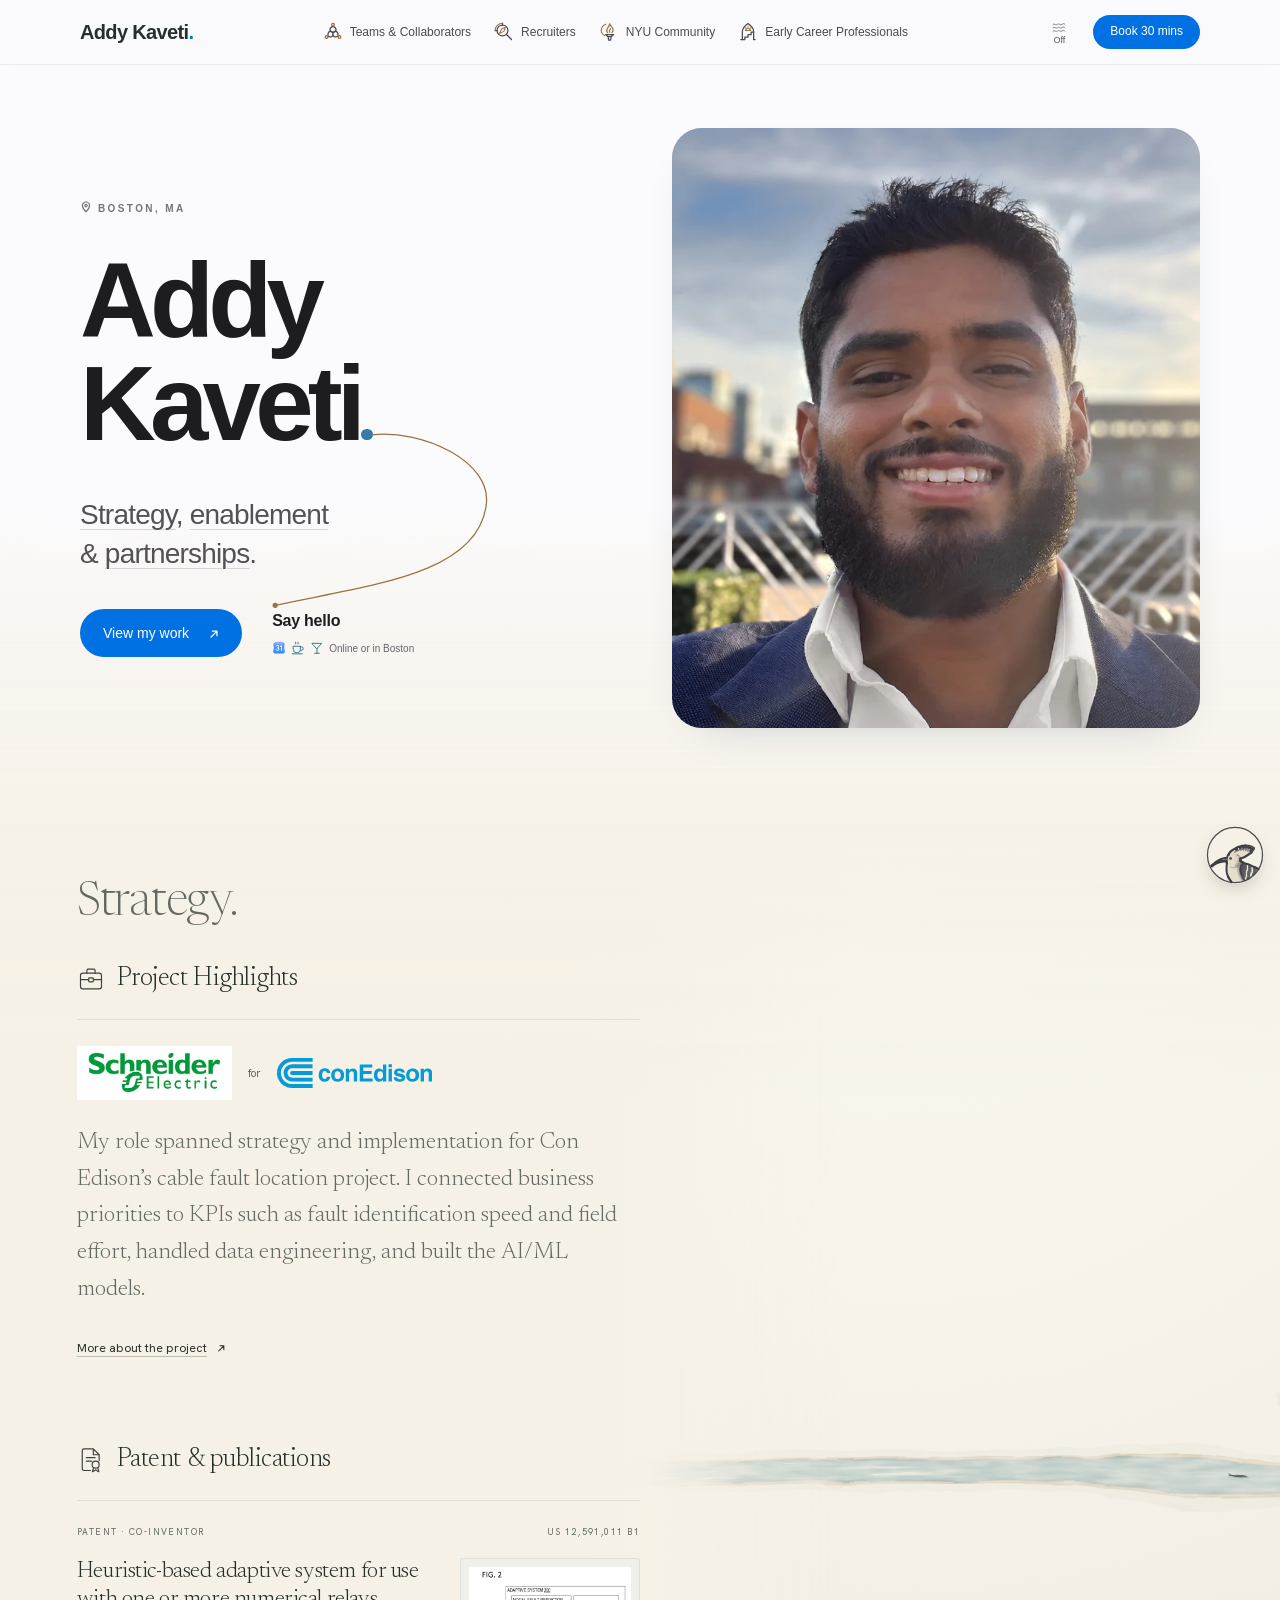
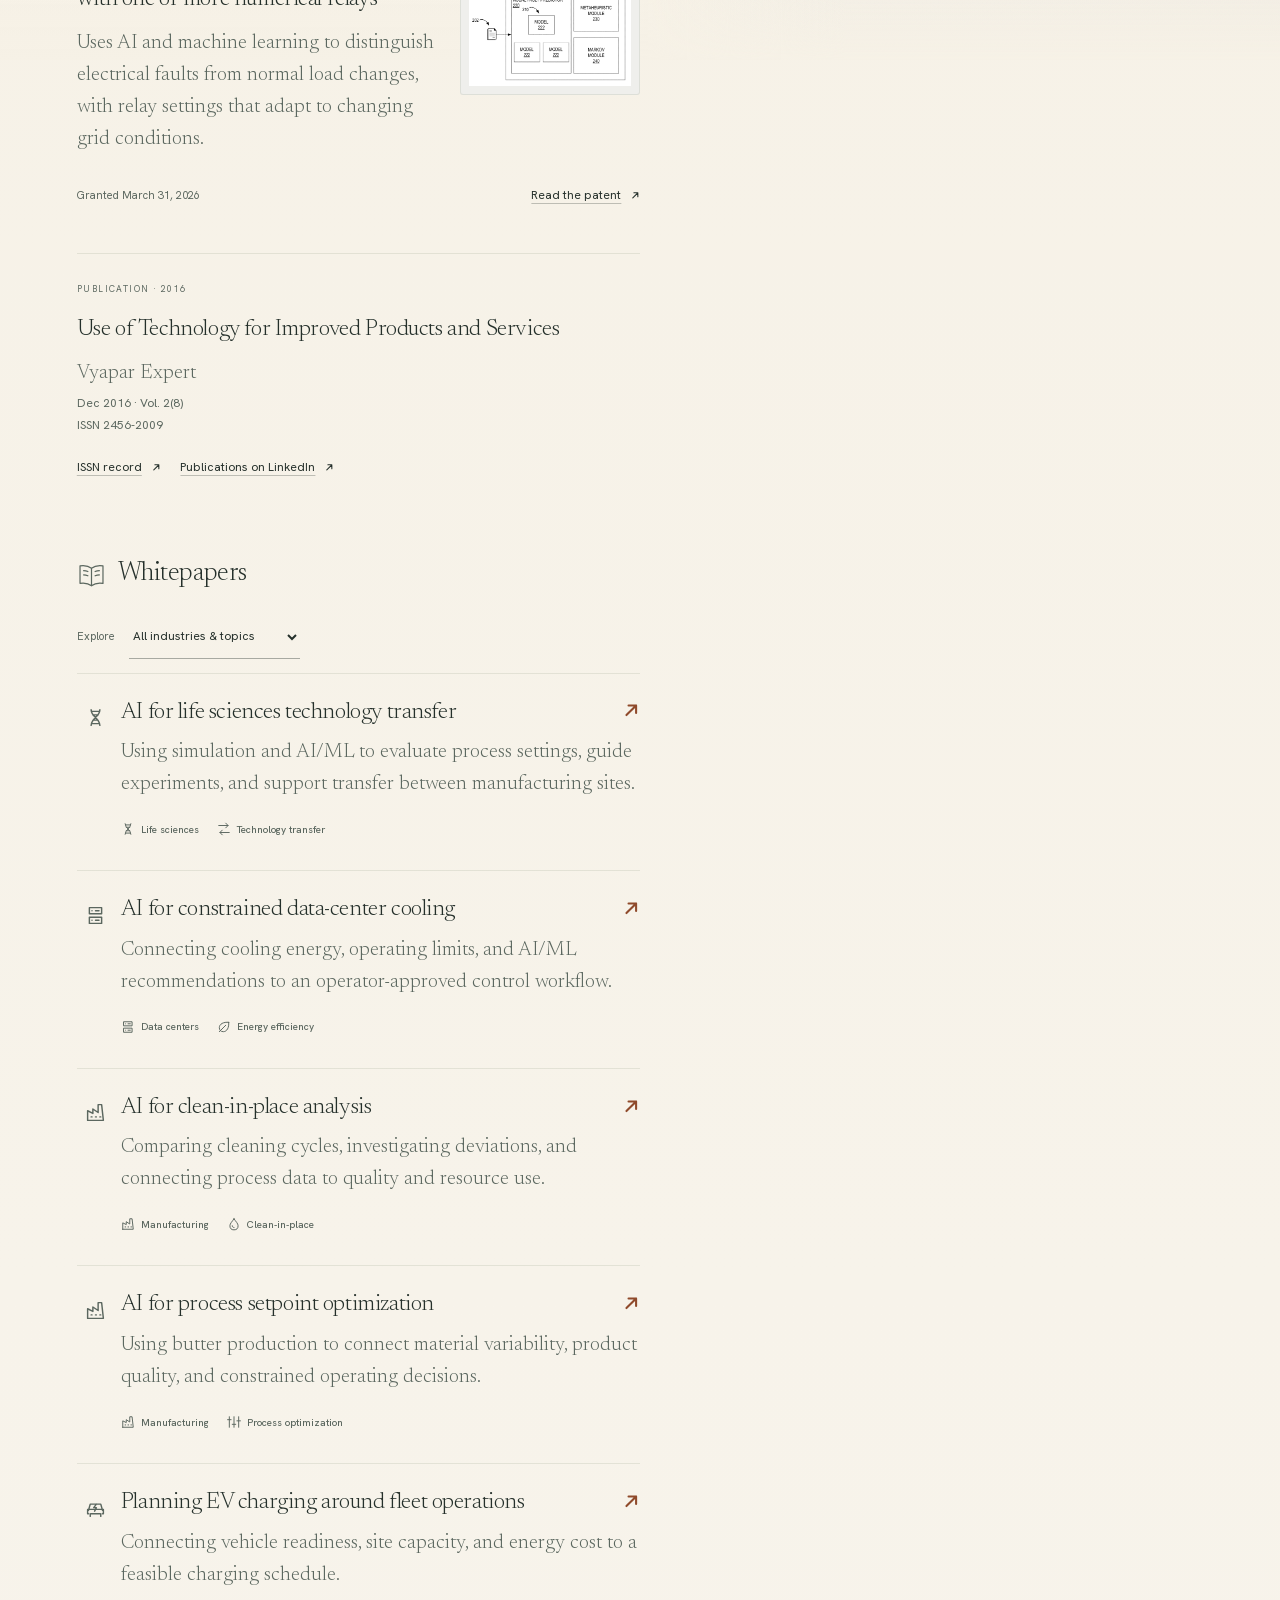
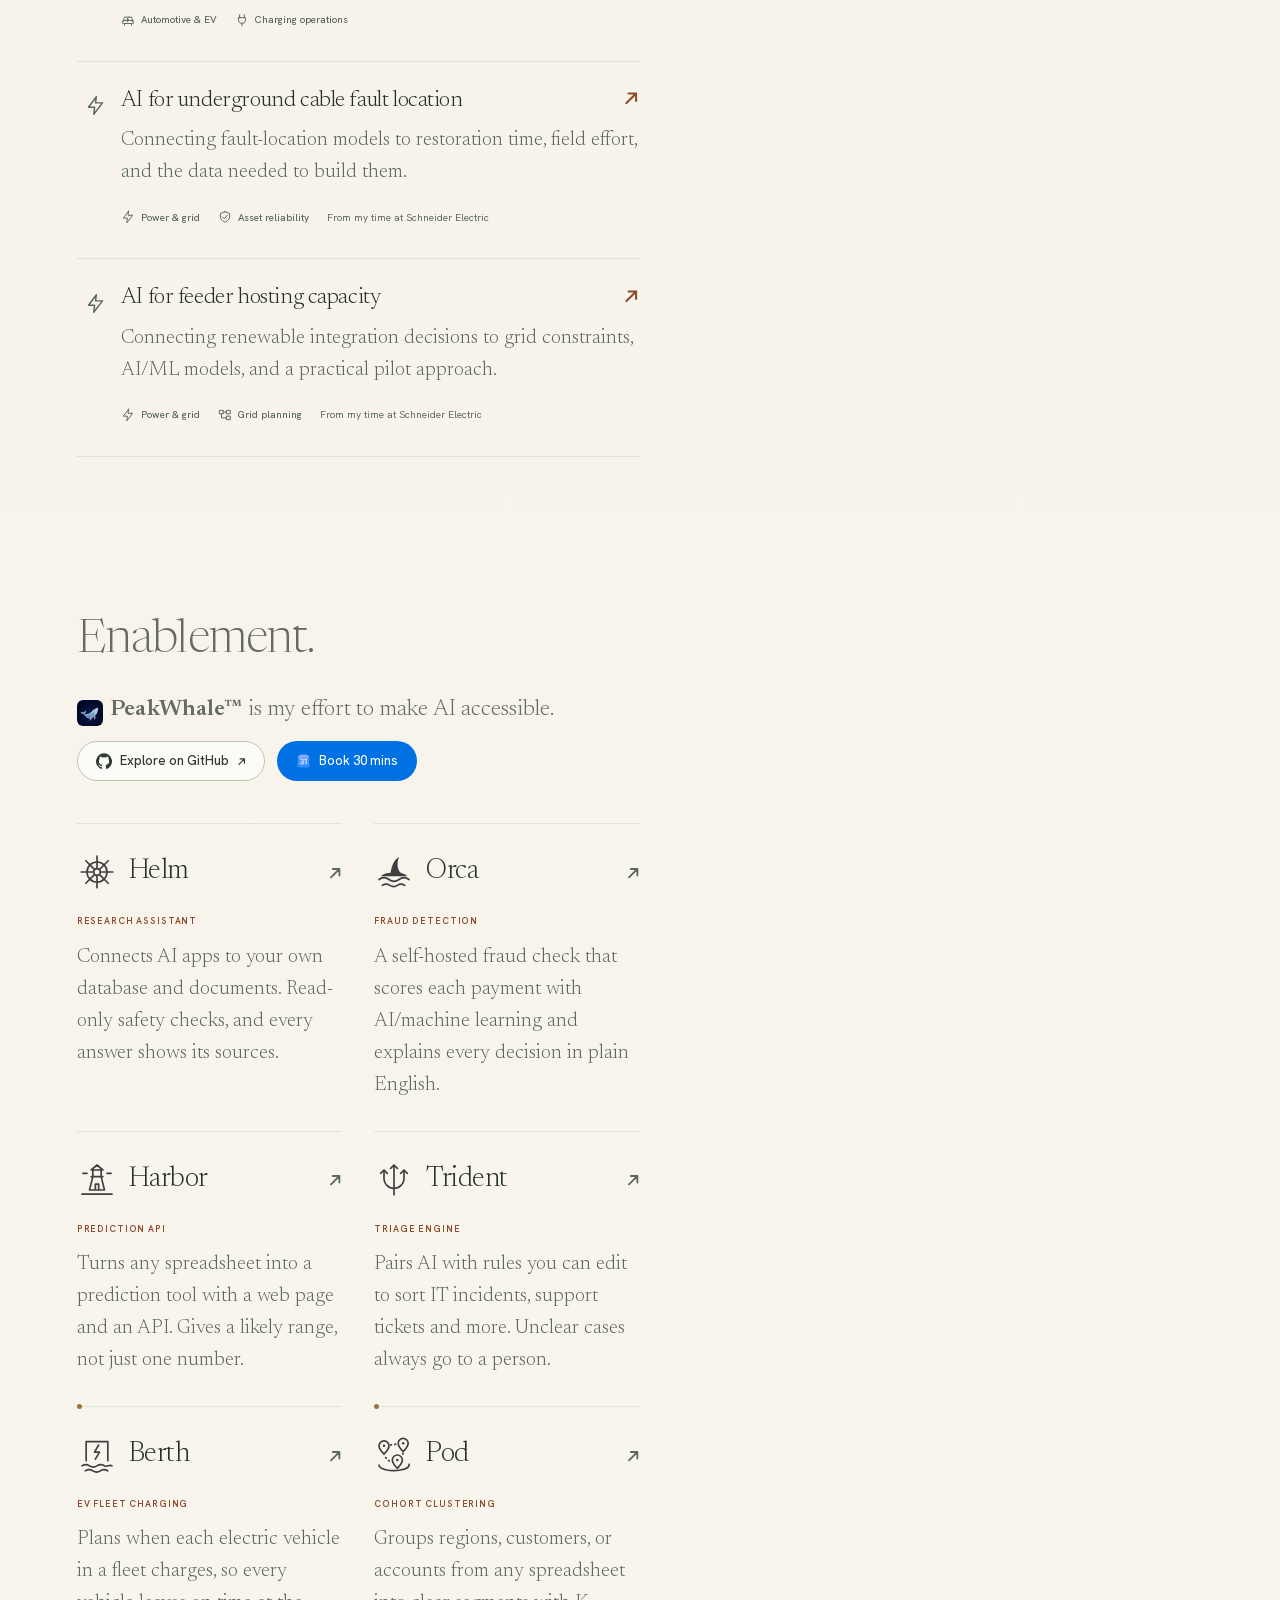
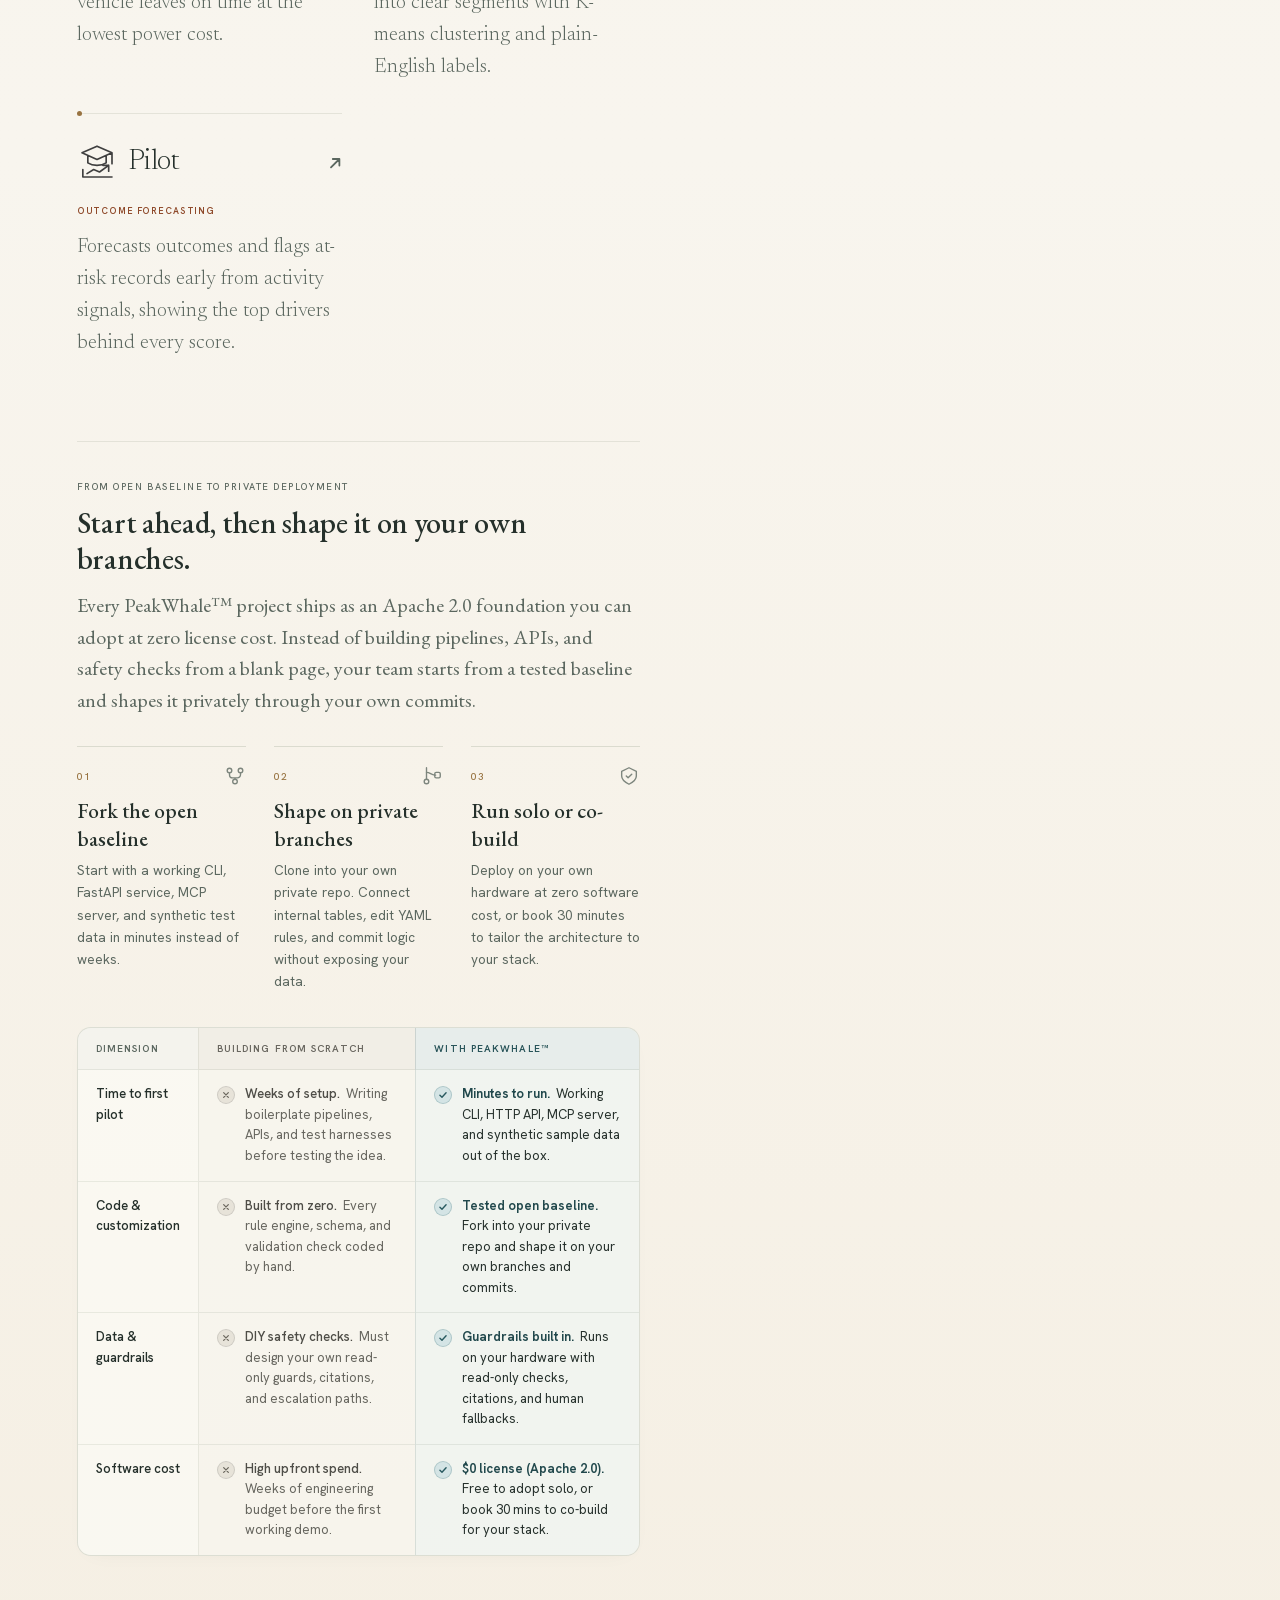
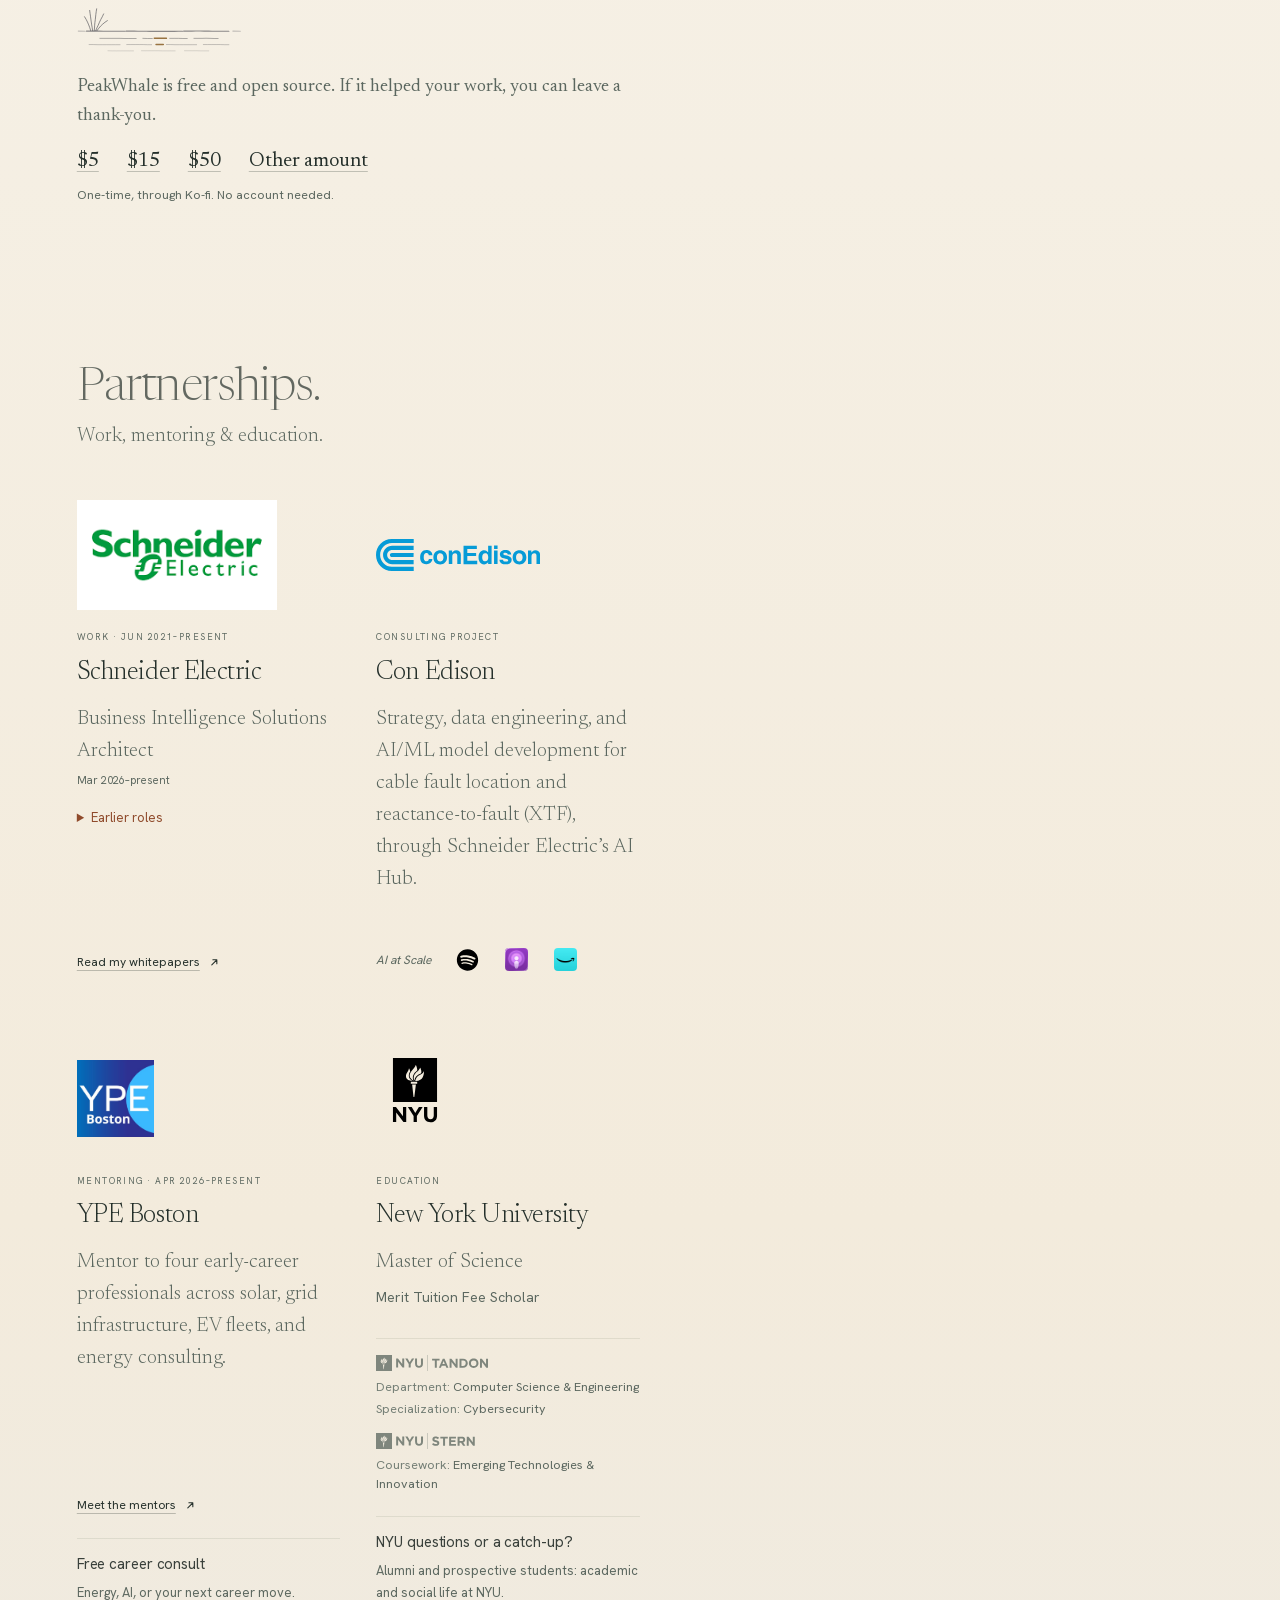
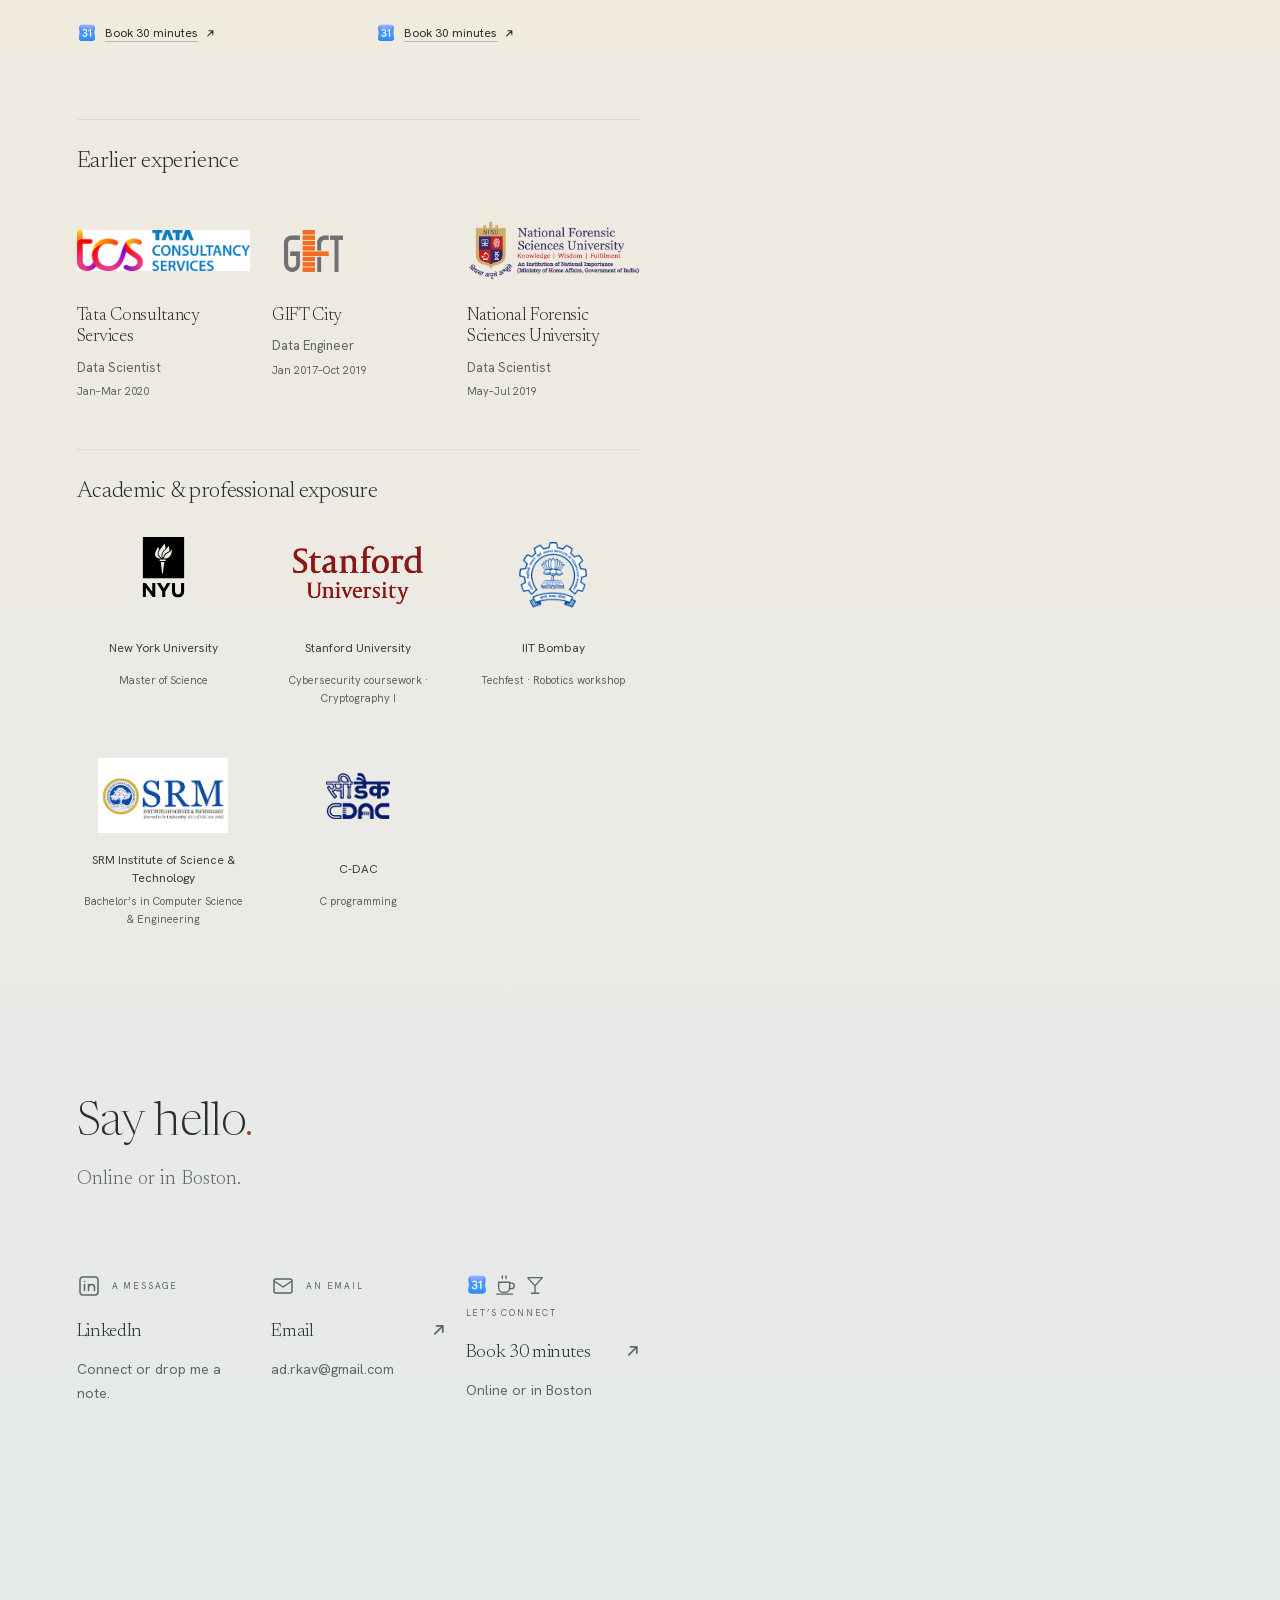
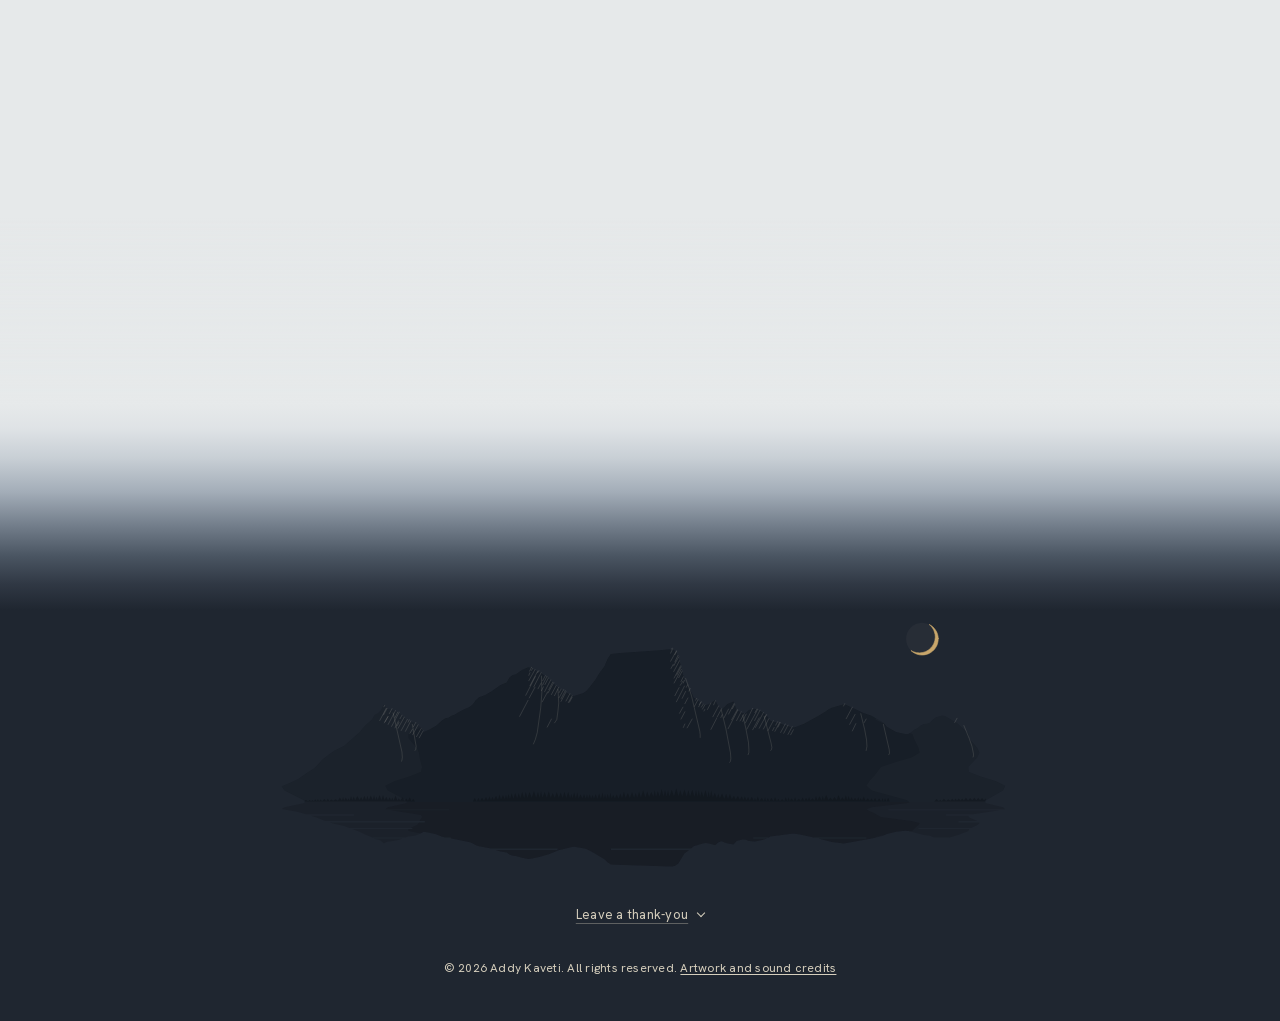
==== commit a80445c7: "Publish site" ====
--- a/index.html
+++ b/index.html
@@ -12,15 +12,15 @@
   <meta property="og:description" content="Explore my work and background, or say hello.">
   <meta property="og:url" content="https://adrkv.github.io/">
   <meta property="og:site_name" content="Addy Kaveti">
-  <meta property="og:image" content="https://adrkv.github.io/assets/featured-homepage-garden-20261013.jpg">
+  <meta property="og:image" content="https://adrkv.github.io/assets/featured-homepage-headshot-20261108.jpg">
   <meta property="og:image:width" content="1200">
   <meta property="og:image:height" content="627">
-  <meta property="og:image:alt" content="The top of Addy Kaveti's home page: his name, the line Strategy, enablement and partnerships, a View my work button and a Say hello link, beside his photograph with a line drawing of a hoopoe perched on top.">
+  <meta property="og:image:alt" content="The top of Addy Kaveti's home page: his name, the line Strategy, enablement and partnerships, a View my work button and a Say hello link, beside his smiling headshot in a navy blazer.">
   <meta name="twitter:card" content="summary_large_image">
   <meta name="twitter:title" content="Addy Kaveti | Portfolio">
   <meta name="twitter:description" content="Explore my work and background, or say hello.">
-  <meta name="twitter:image" content="https://adrkv.github.io/assets/featured-homepage-garden-20261013.jpg">
-  <meta name="twitter:image:alt" content="The top of Addy Kaveti's home page: his name, the line Strategy, enablement and partnerships, a View my work button and a Say hello link, beside his photograph with a line drawing of a hoopoe perched on top.">
+  <meta name="twitter:image" content="https://adrkv.github.io/assets/featured-homepage-headshot-20261108.jpg">
+  <meta name="twitter:image:alt" content="The top of Addy Kaveti's home page: his name, the line Strategy, enablement and partnerships, a View my work button and a Say hello link, beside his smiling headshot in a navy blazer.">
   <link rel="icon" type="image/svg+xml" href="assets/addy-icon.svg">
   <script>if(!matchMedia("(prefers-reduced-motion: reduce)").matches)document.documentElement.classList.add("g-motion")</script>
   <link rel="stylesheet" href="site-3c43868657.css">
@@ -97,7 +97,7 @@
         <svg class="hello-curve" fill="none" stroke="currentColor" stroke-width="1.7" stroke-linecap="round" stroke-linejoin="round" aria-hidden="true" focusable="false"><path class="hello-curve-line" pathLength="1"/><path class="hello-curve-head"/></svg>
       </div>
       <figure class="portrait-frame">
-        <img src="assets/portrait-grooming-candidate.webp?v=20261013" width="1087" height="1447" alt="Addy smiling outdoors in a blazer and open-collar shirt, raising a drink beneath the evening sky." fetchpriority="high">
+        <img src="assets/portrait-headshot-20261108.webp" width="990" height="990" alt="Addy smiling outdoors in a navy blazer and open-collar white shirt, with city buildings behind him." fetchpriority="high">
       </figure>
       <div class="hero-horizon" aria-hidden="true"></div>
     </section>
